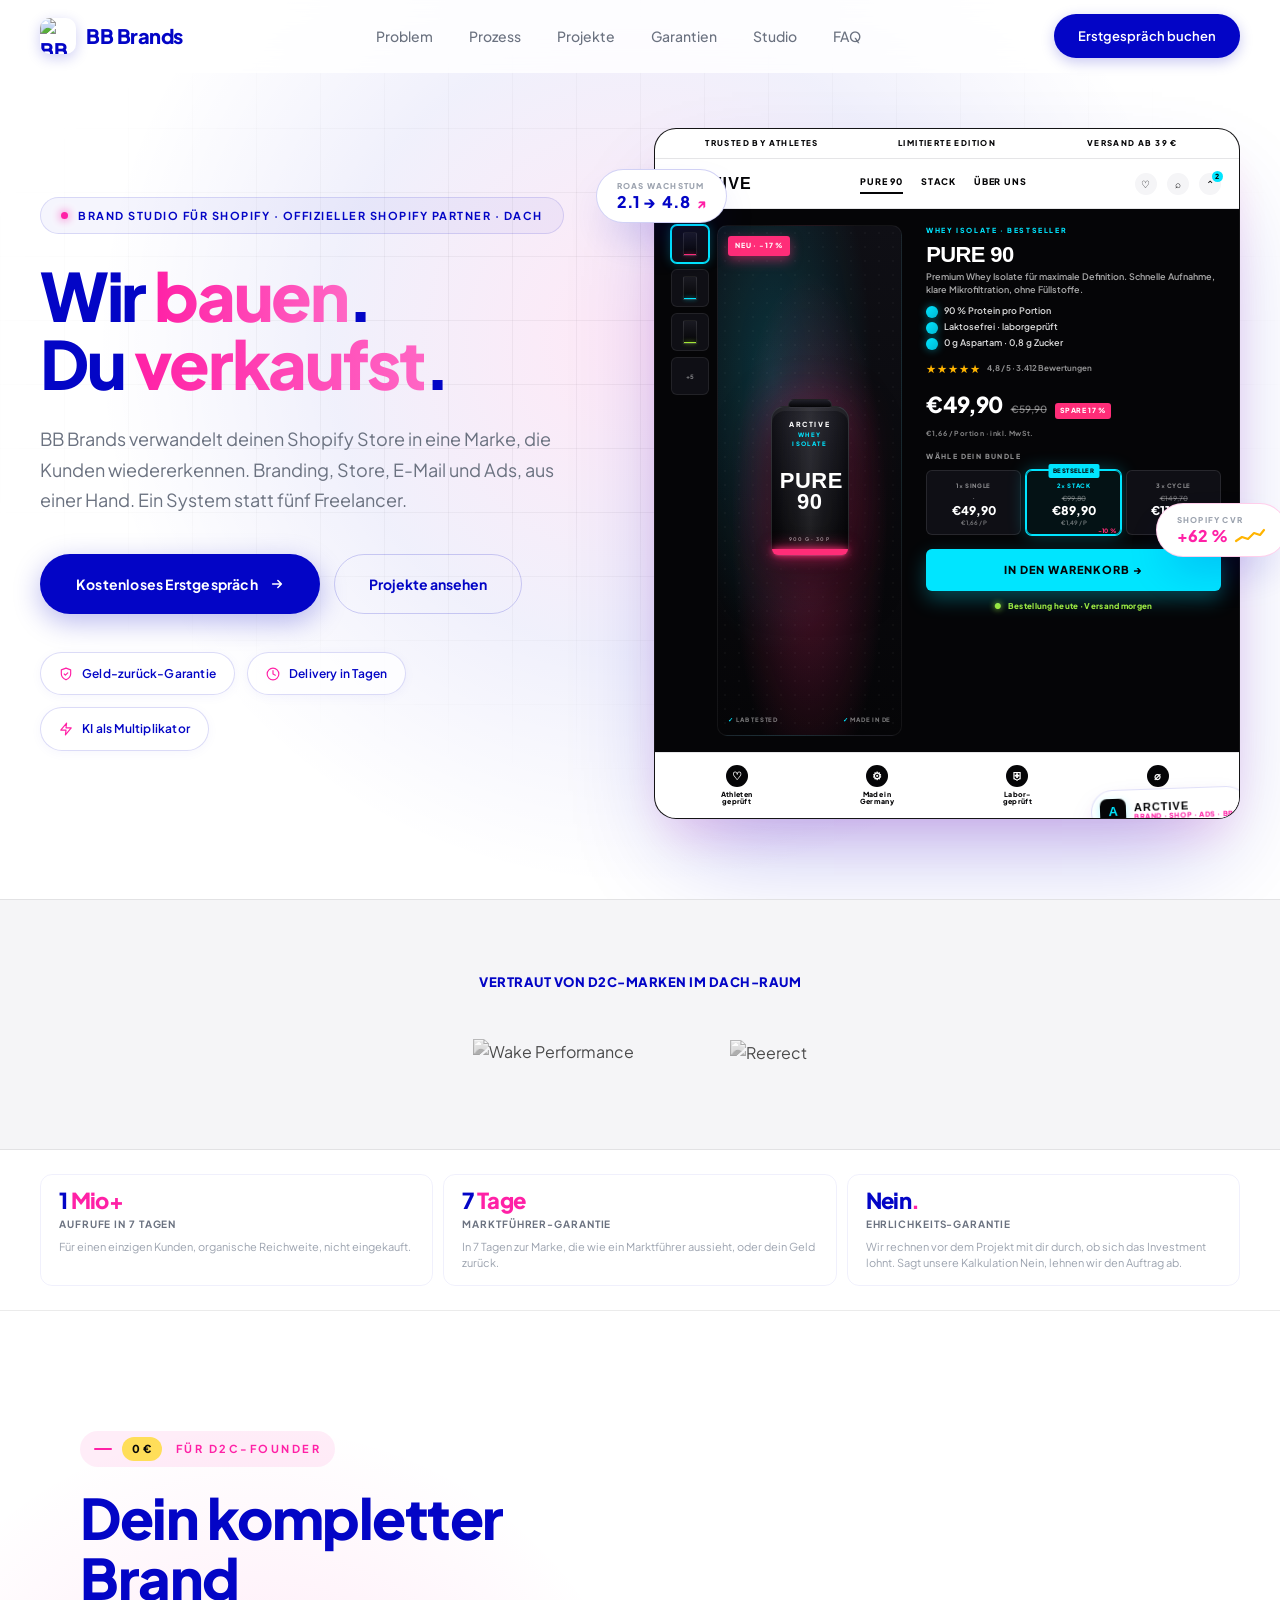
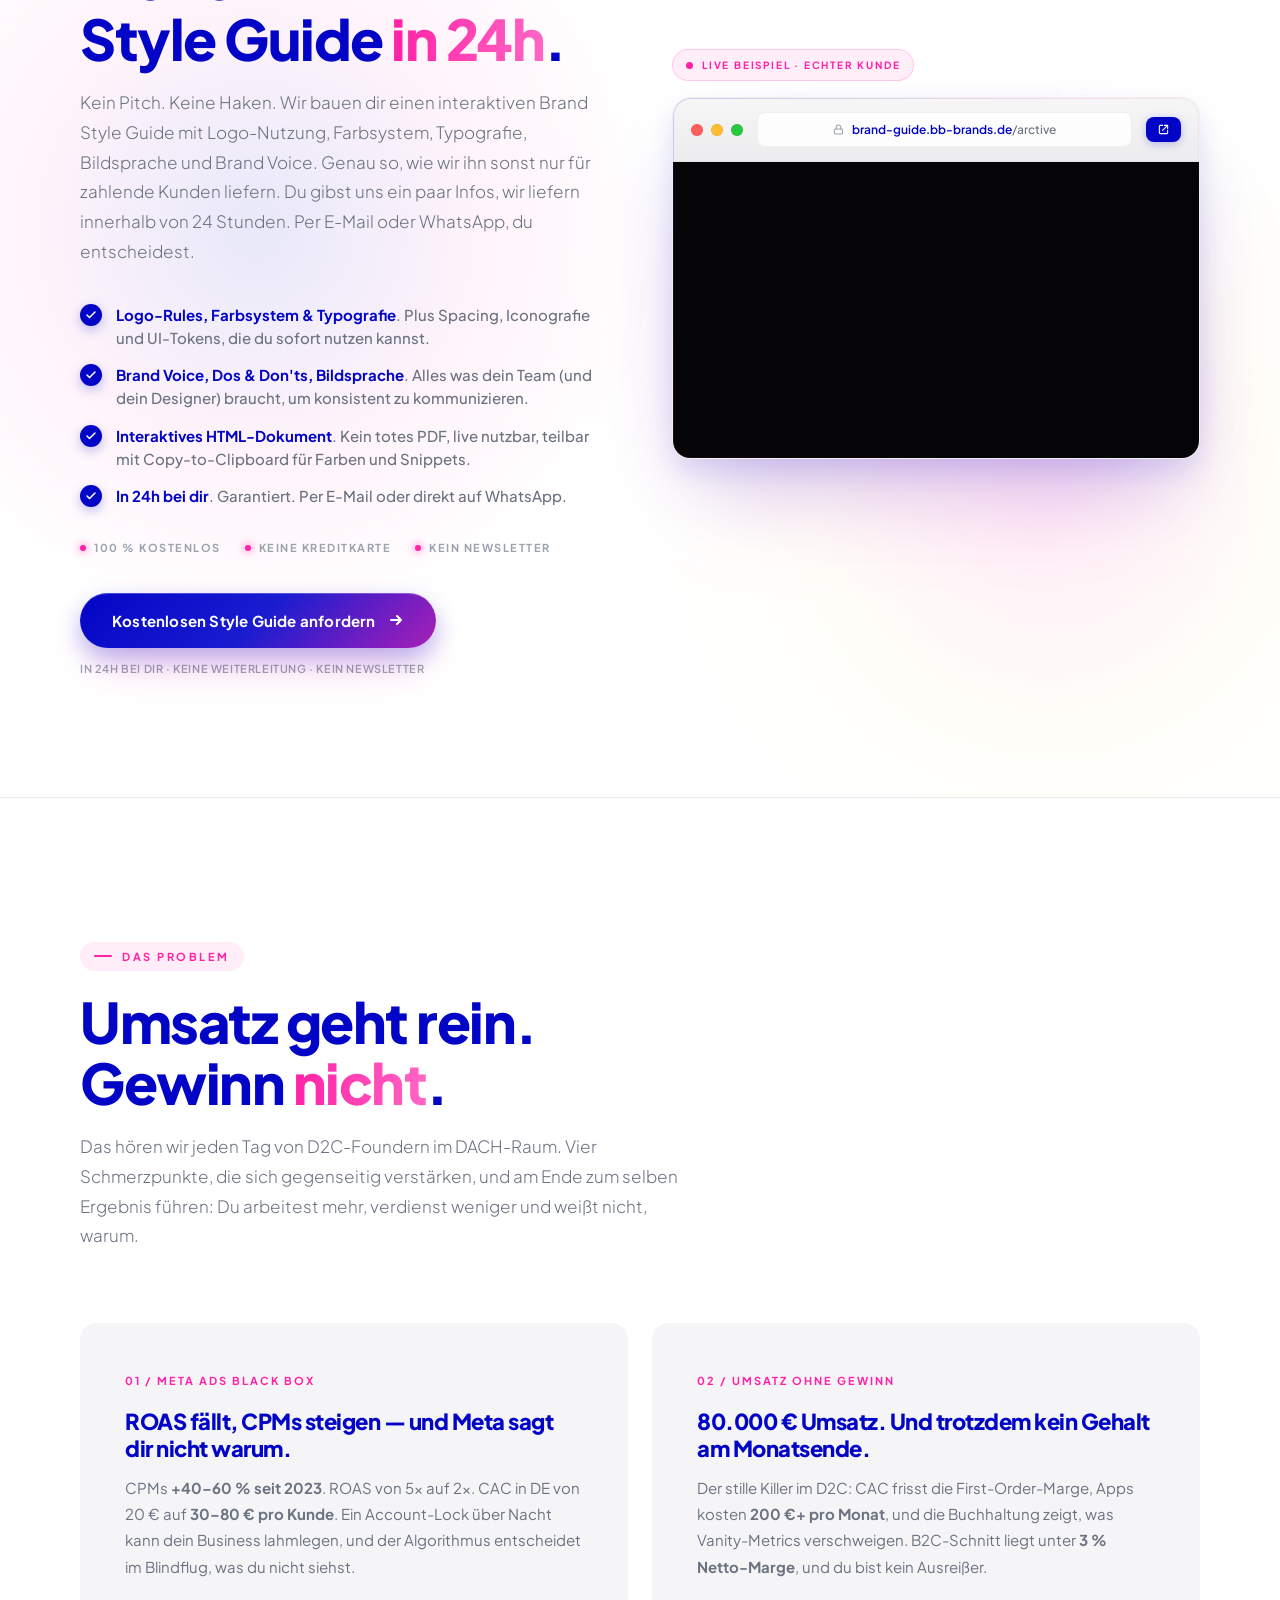
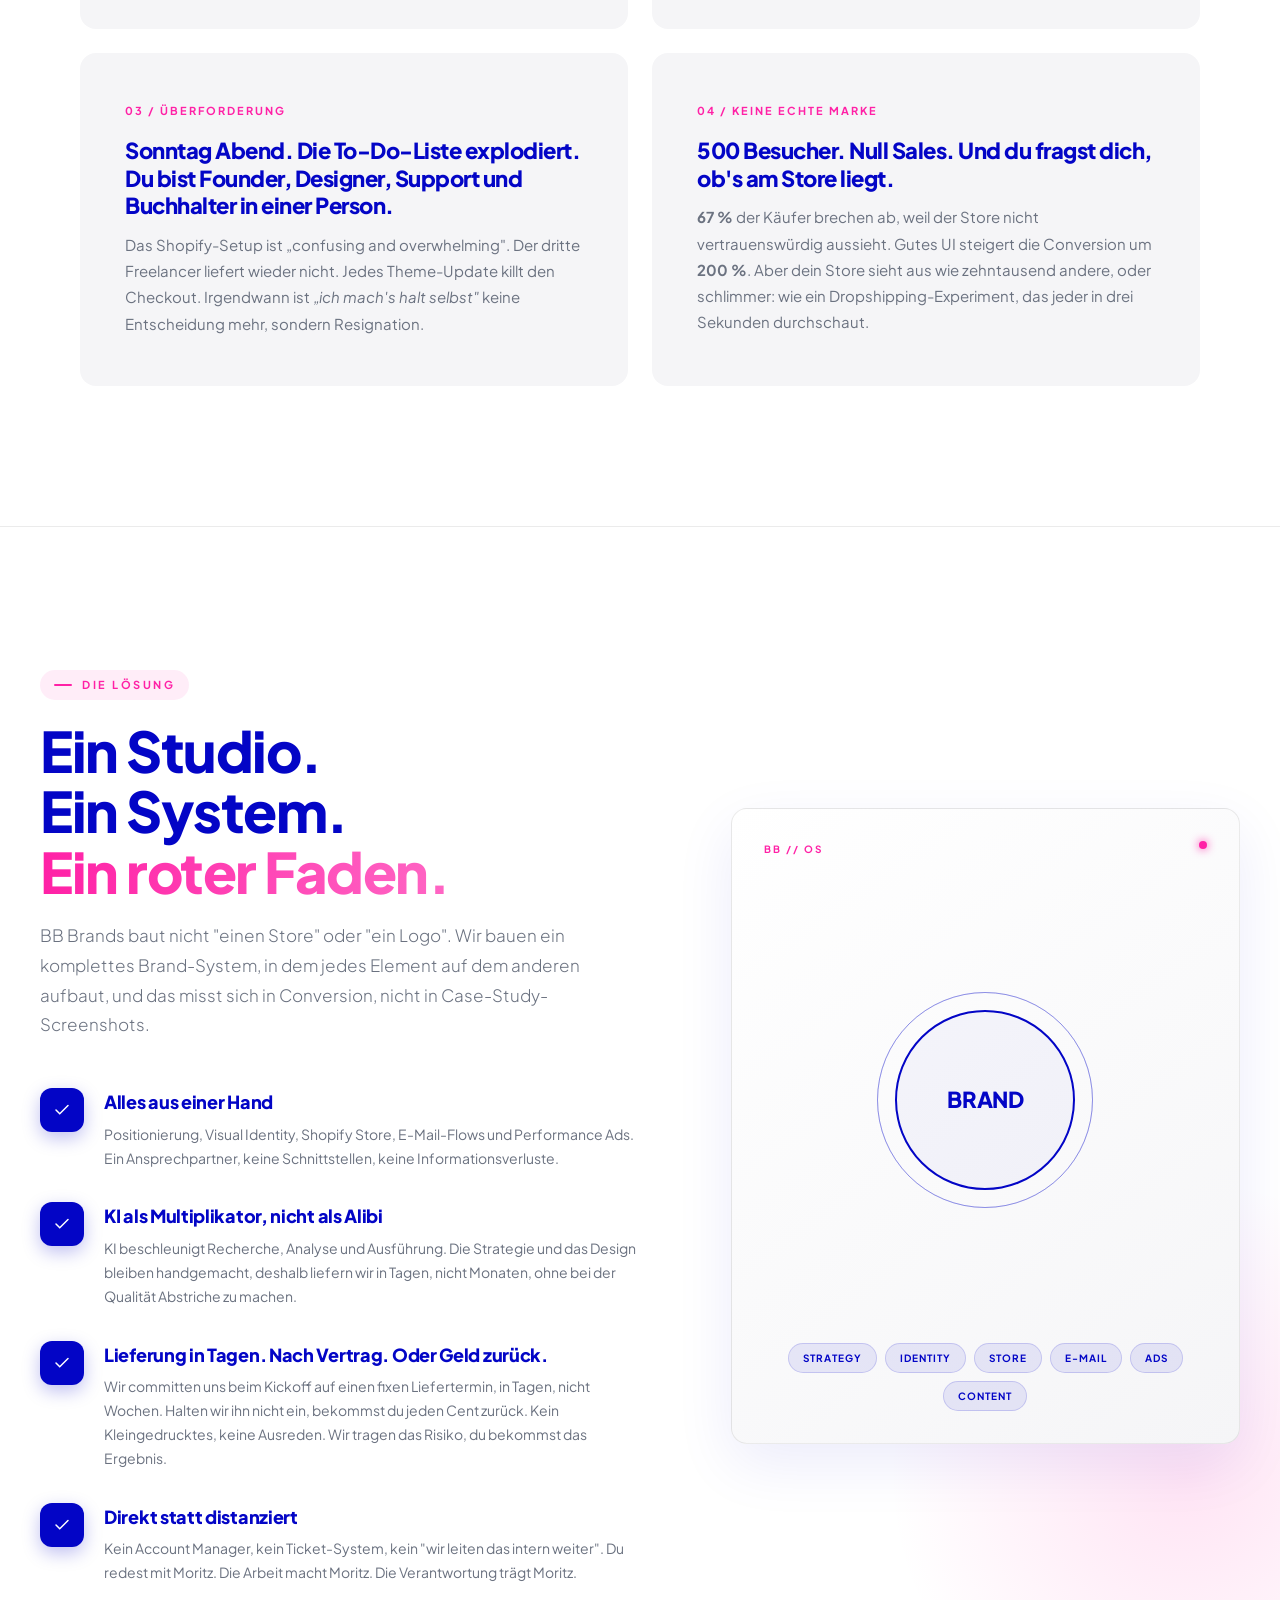
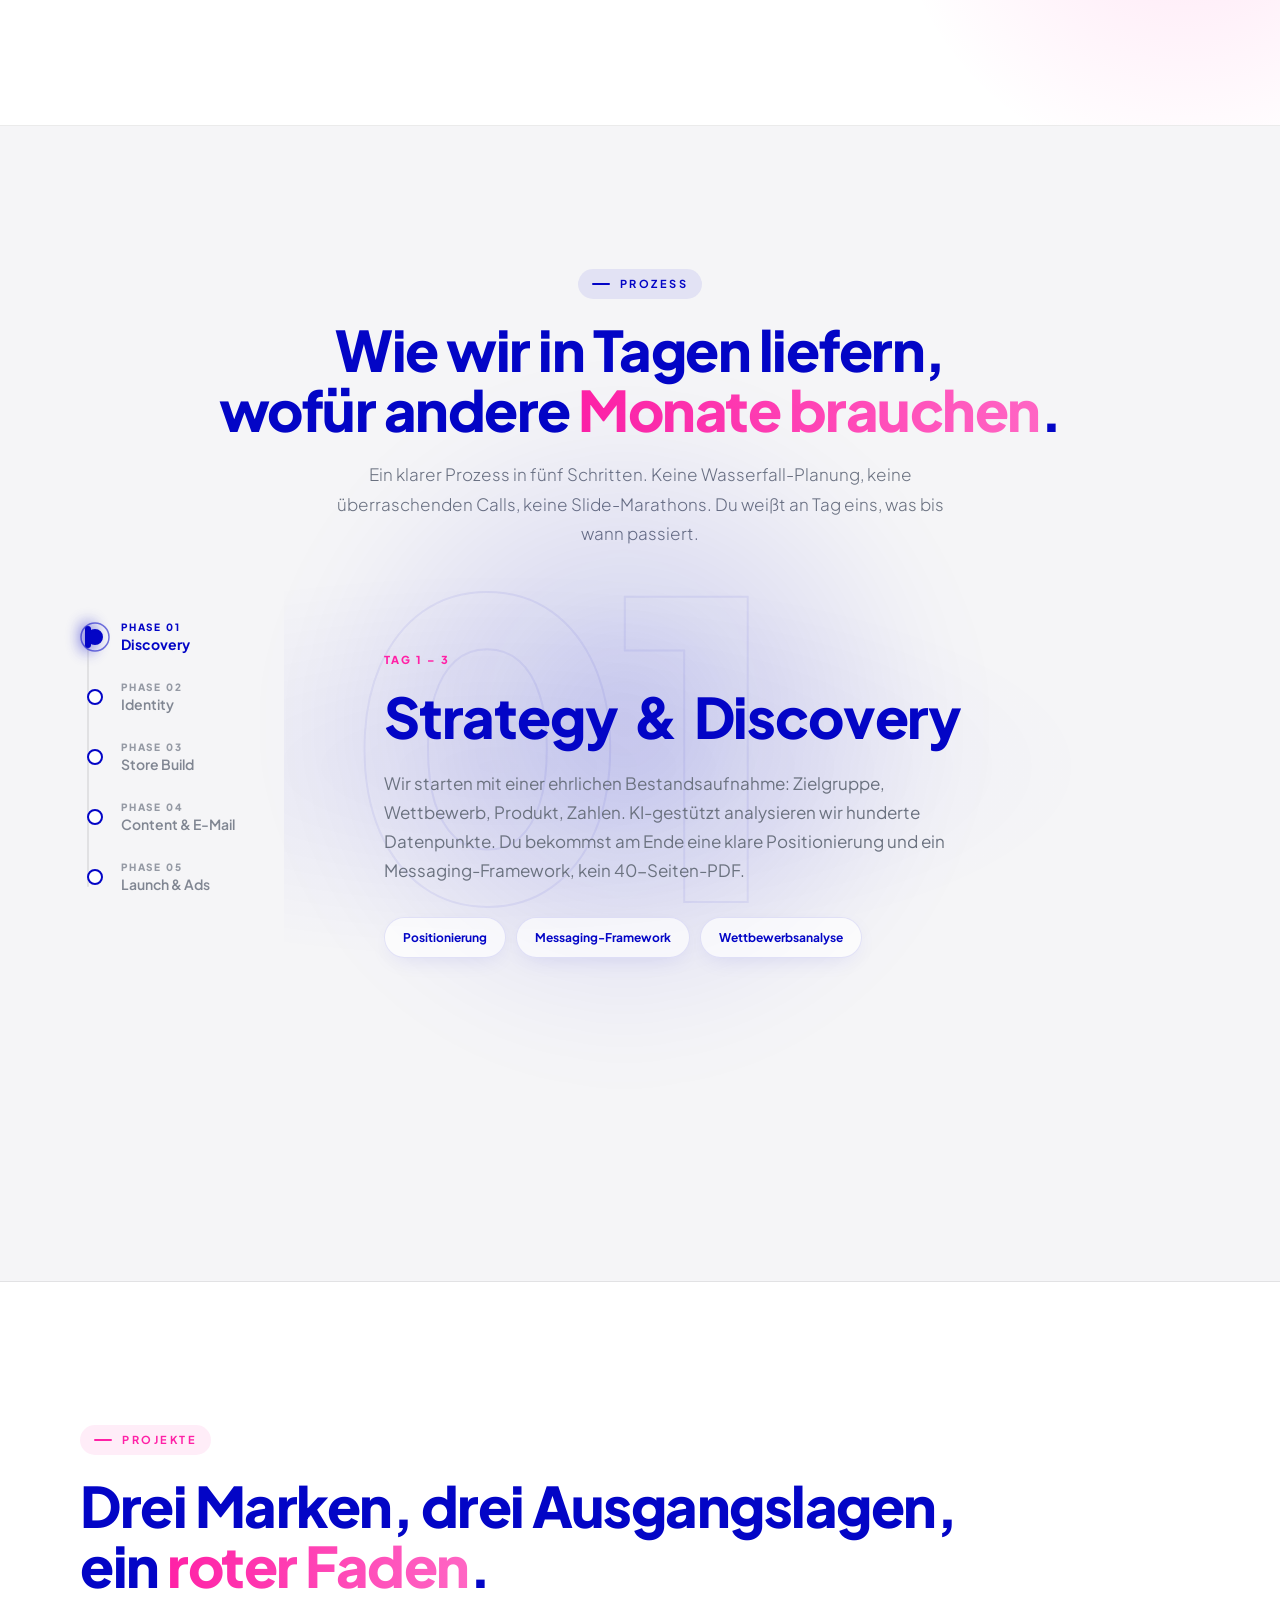
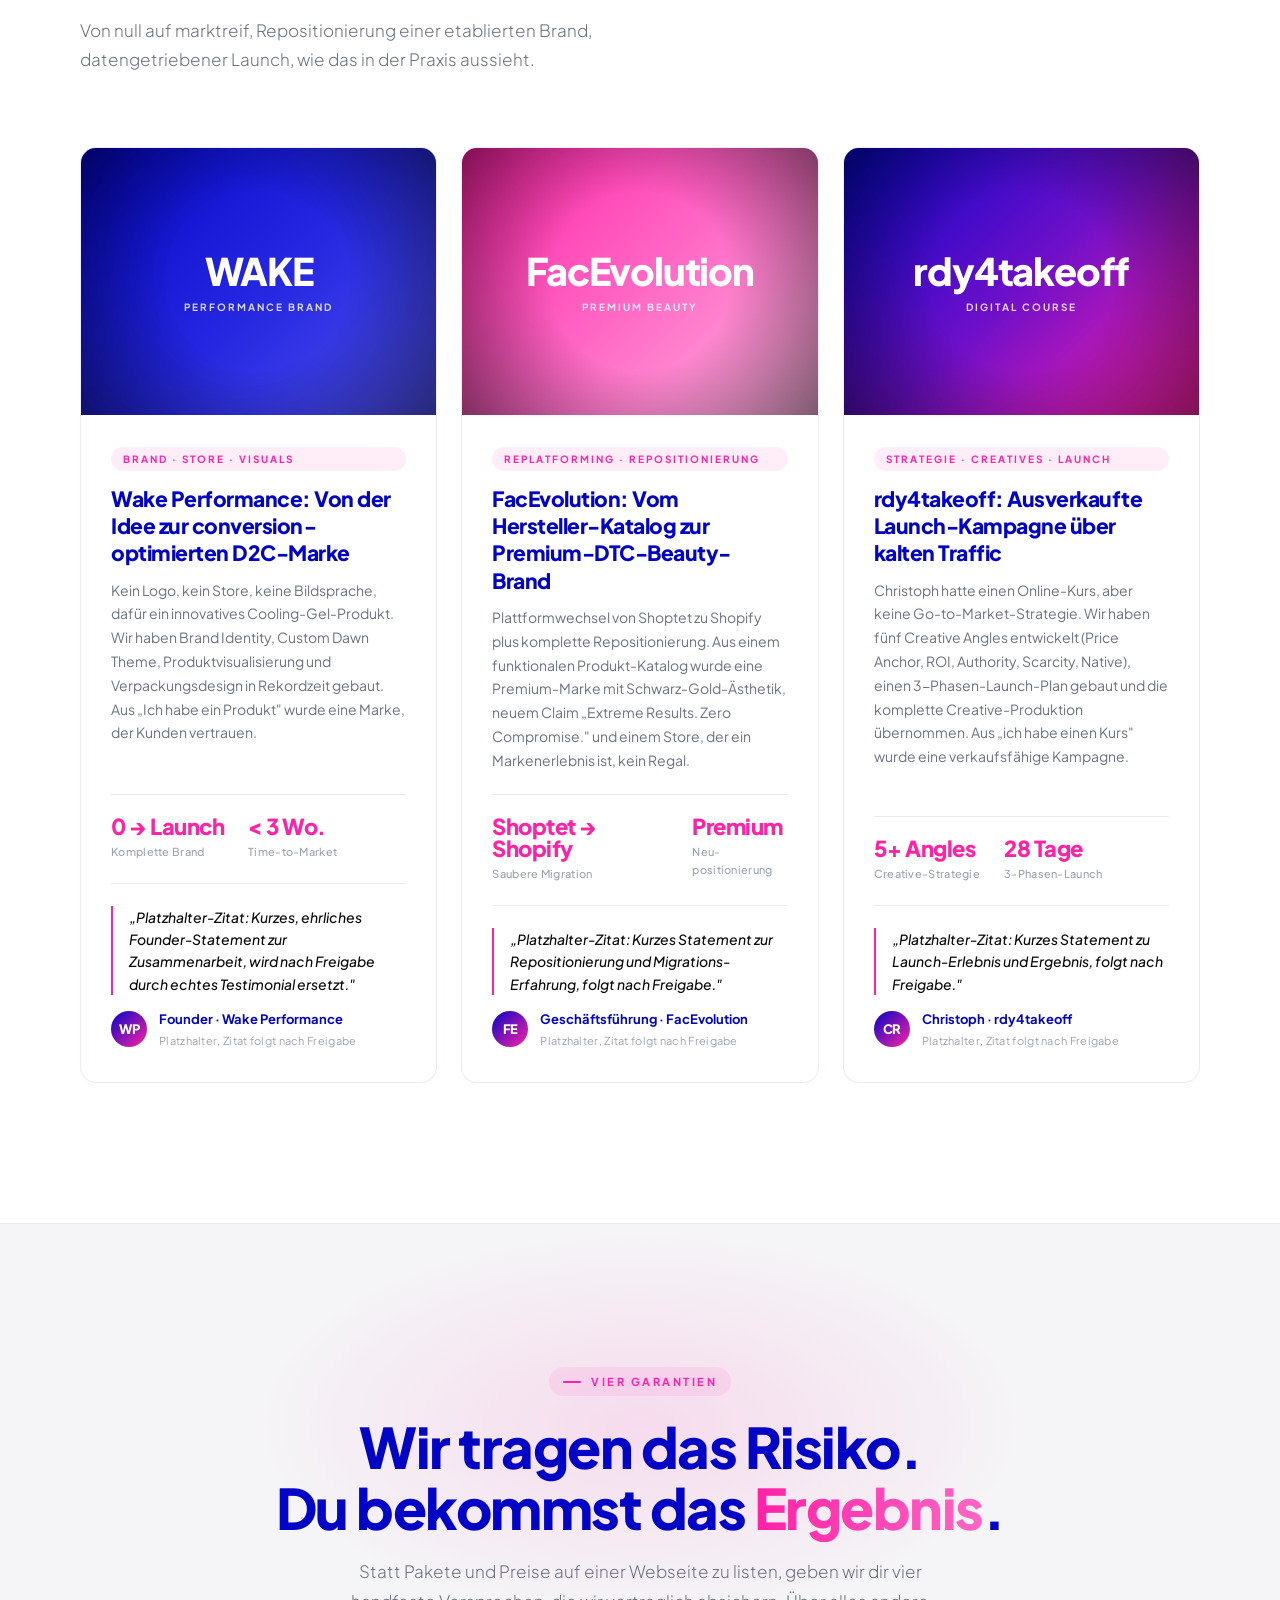
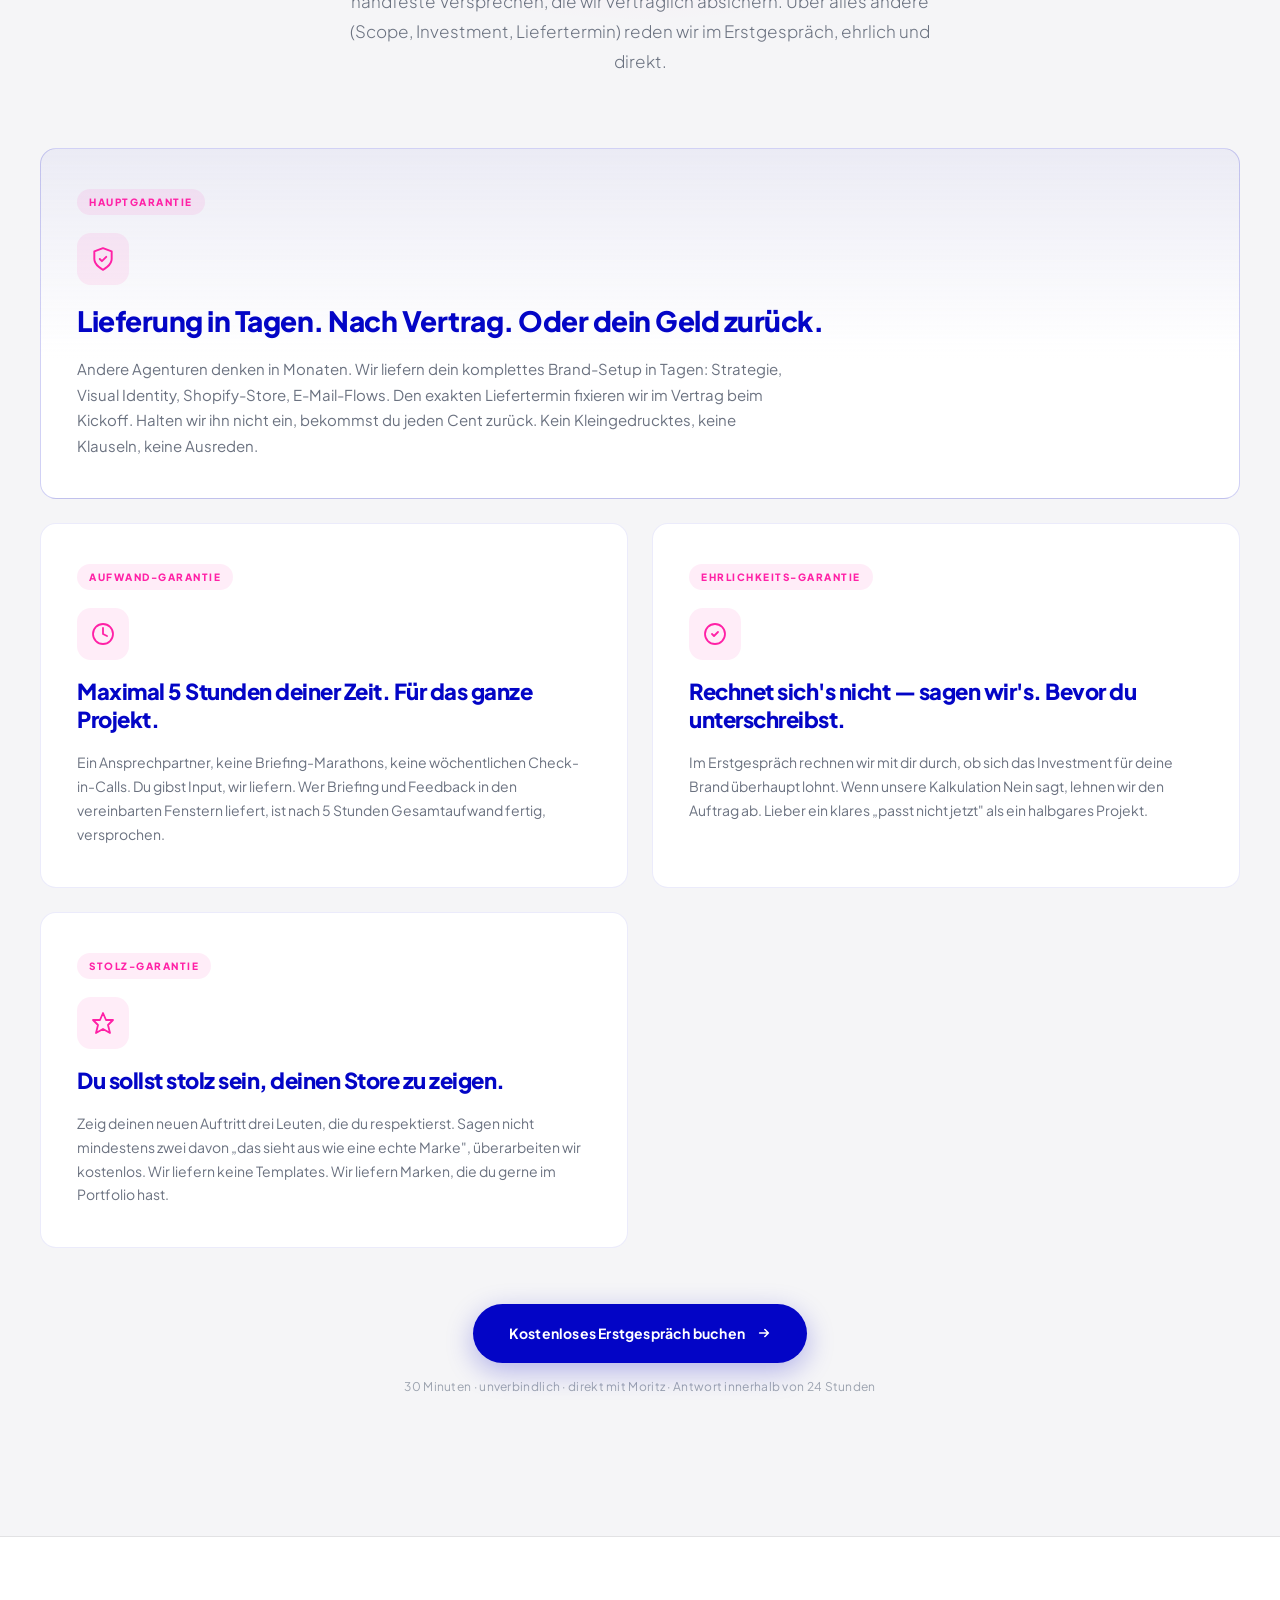
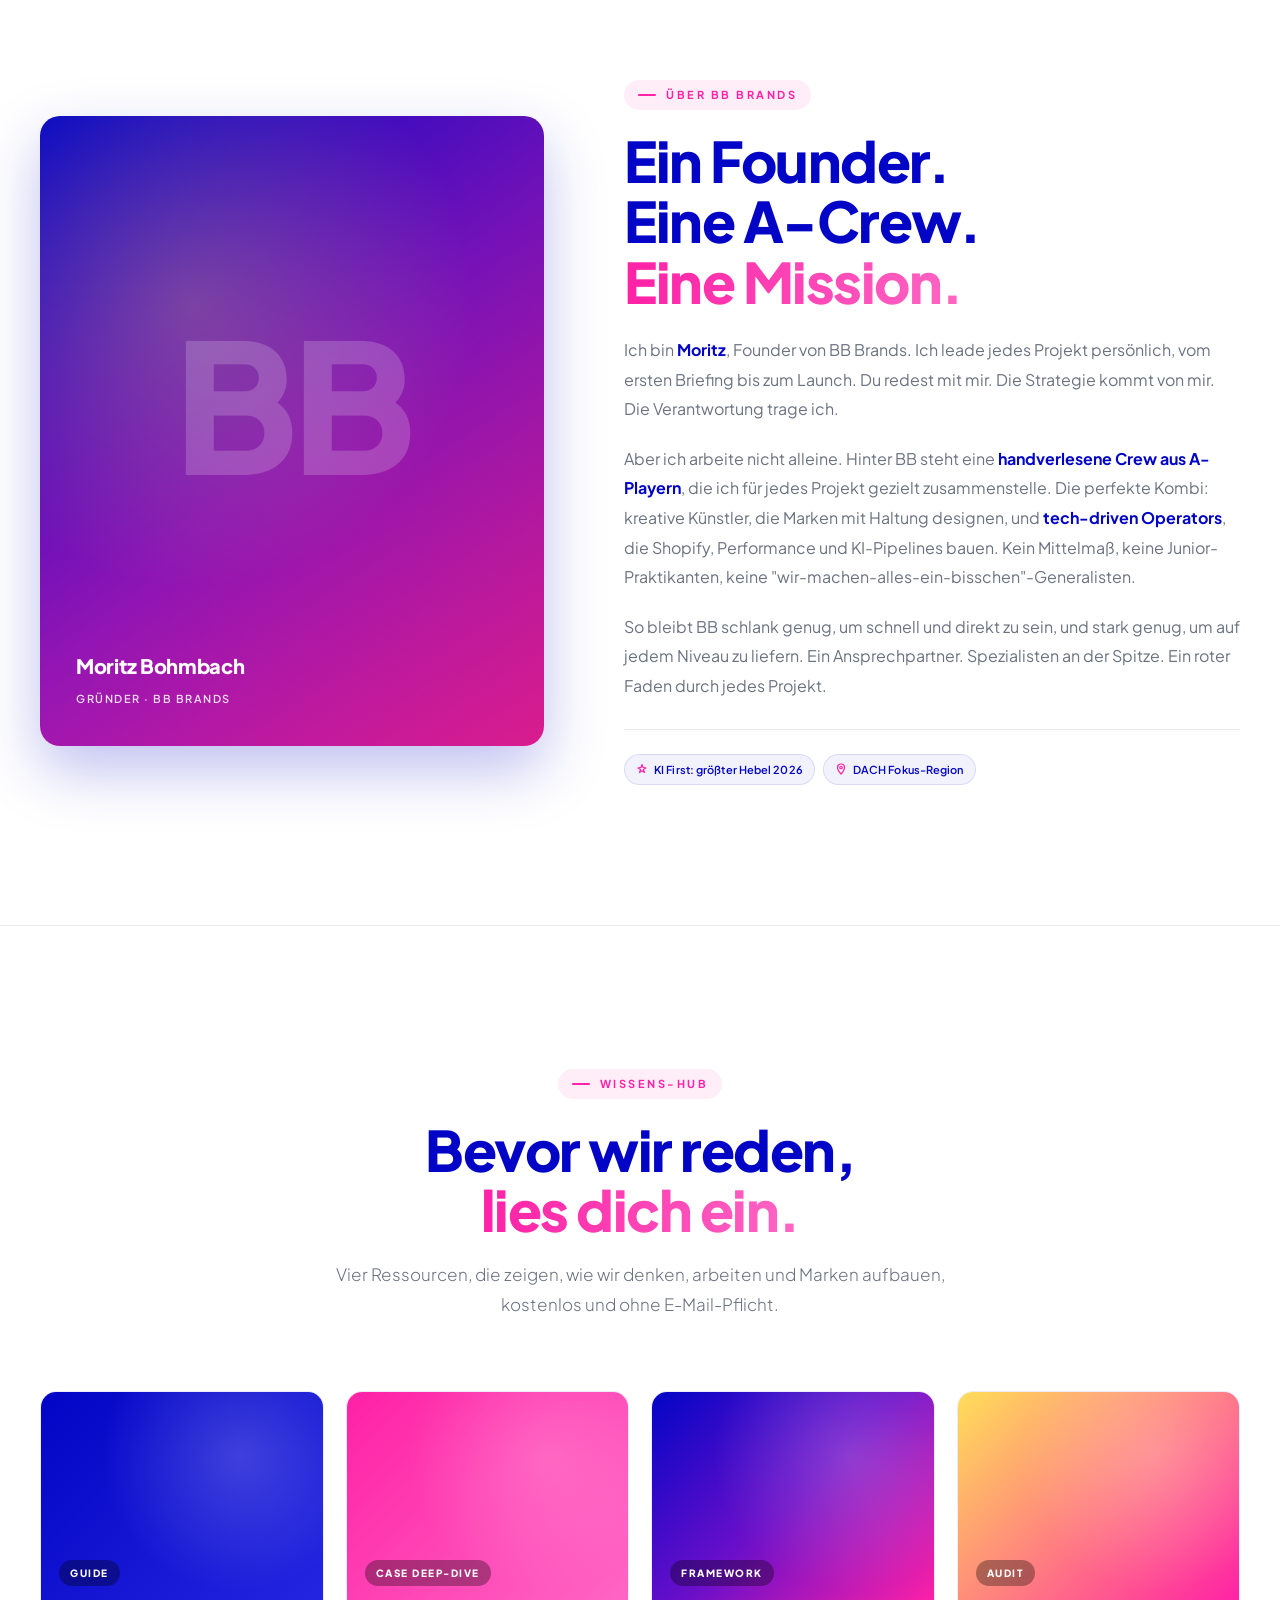
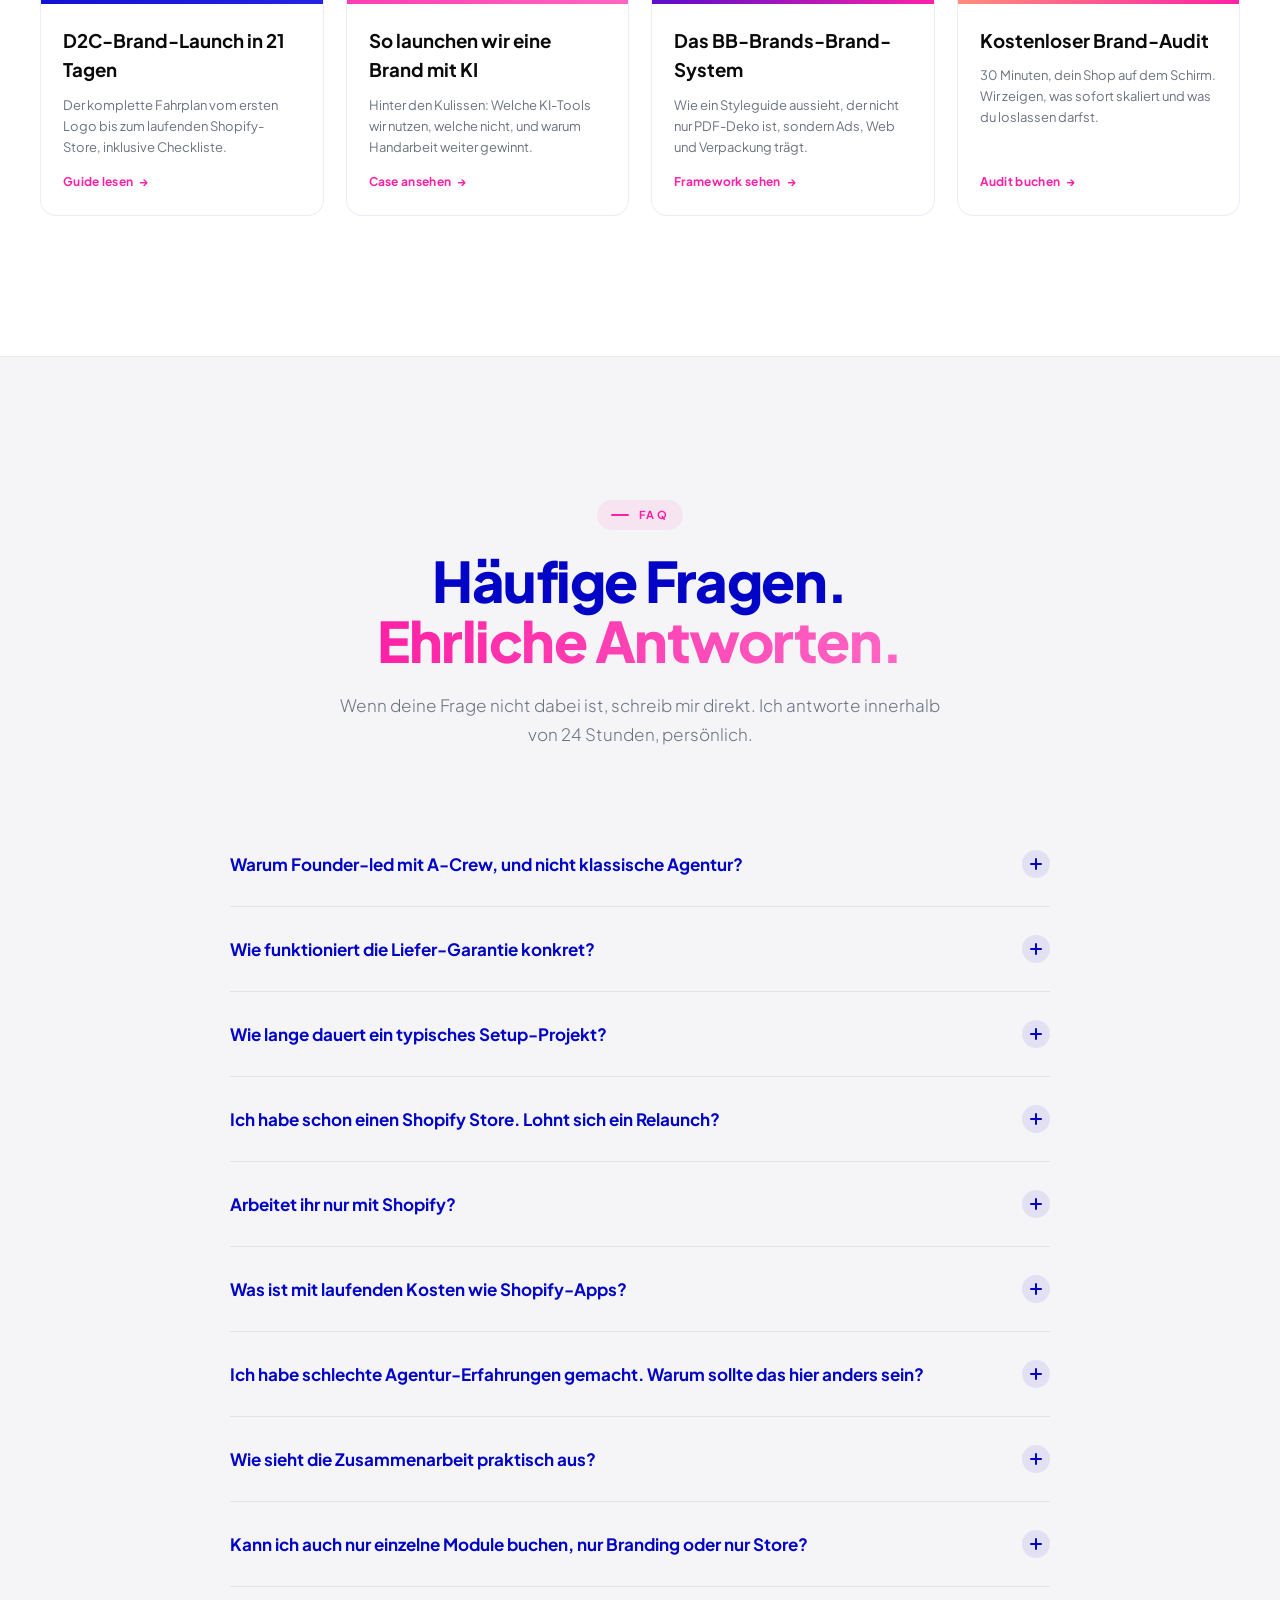
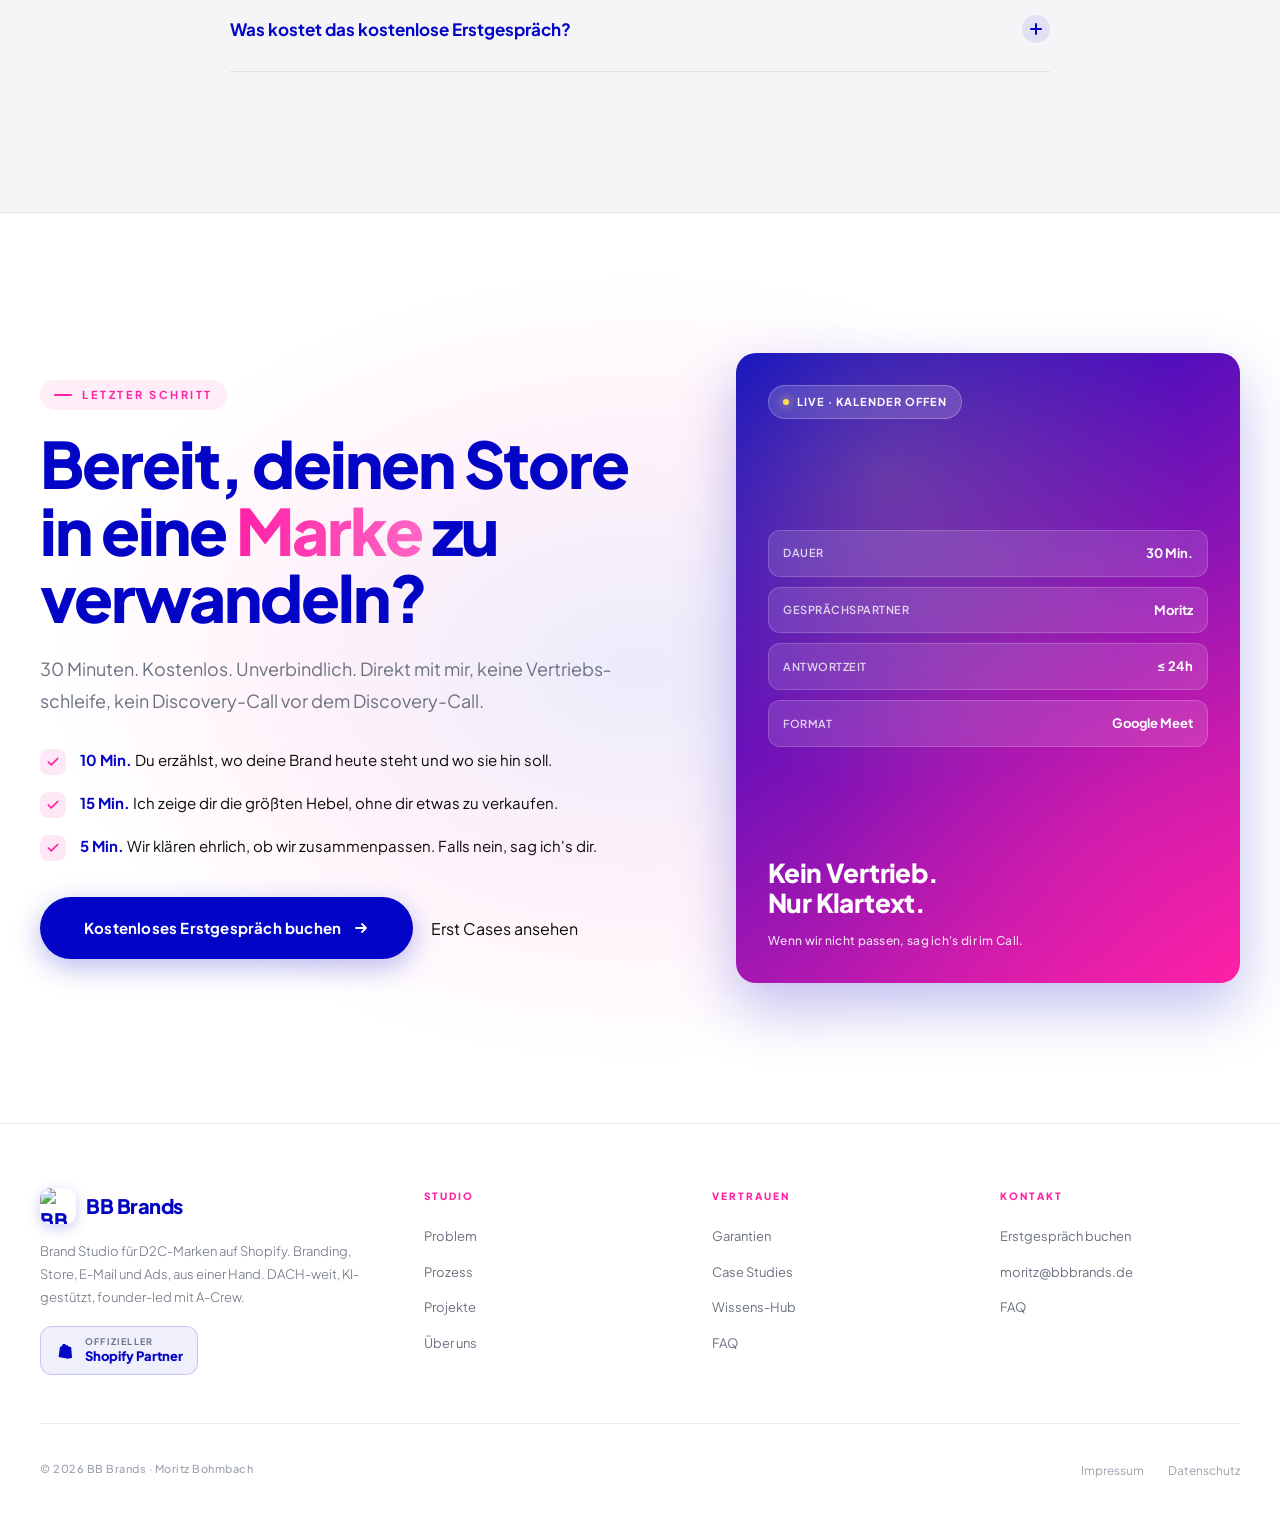
==== index.html @ 17a93aef "fix: host arctive preview video on Vercel Blob Move 87MB arctive-preview.mov to Vercel Blob (fra1) a" ====
<!DOCTYPE html>
<html lang="de">
<head>
    <meta charset="UTF-8">
    <meta name="viewport" content="width=device-width, initial-scale=1.0">
    <title>BB Brands — Wir bauen, du verkaufst.</title>
    <meta name="description" content="BB Brands verwandelt deinen Shopify Store in eine Marke, die Kunden wiedererkennen. Branding, Store, E-Mail, Ads aus einer Hand. Liefer-Garantie in Tagen.">
    <meta name="keywords" content="Shopify Agentur, D2C Brand Studio, Shopify Store bauen, Branding DACH, Performance Ads, E-Commerce Agentur, KI Agentur, Shopify Theme">
    <meta name="author" content="Moritz Bohmbach — BB Brands">
    <meta name="robots" content="index, follow">
    <link rel="canonical" href="https://bbbrands.de">
    <meta name="theme-color" content="#0305C6">

    <!-- Open Graph -->
    <meta property="og:type" content="website">
    <meta property="og:title" content="BB Brands — Wir bauen, du verkaufst.">
    <meta property="og:description" content="Branding, Store, E-Mail, Ads aus einer Hand. Mit Liefer-Garantie in Tagen. Für D2C-Brands, die mehr wollen als einen Template-Shop.">
    <meta property="og:url" content="https://bbbrands.de">
    <meta property="og:site_name" content="BB Brands">
    <meta property="og:locale" content="de_DE">

    <!-- Twitter -->
    <meta name="twitter:card" content="summary_large_image">
    <meta name="twitter:title" content="BB Brands — Wir bauen, du verkaufst.">
    <meta name="twitter:description" content="Branding, Store, E-Mail, Ads aus einer Hand. Mit Liefer-Garantie in Tagen.">

    <!-- Schema Markup -->
    <script type="application/ld+json">
    {
      "@context": "https://schema.org",
      "@type": "ProfessionalService",
      "name": "BB Brands",
      "description": "Brand Studio für D2C-Marken auf Shopify. Branding, Store, E-Mail-Marketing und Performance Ads aus einer Hand.",
      "url": "https://bbbrands.de",
      "founder": {
        "@type": "Person",
        "name": "Moritz Bohmbach"
      },
      "areaServed": {
        "@type": "Place",
        "name": "DACH"
      },
      "memberOf": {
        "@type": "Organization",
        "name": "Shopify Partner Program",
        "url": "https://www.shopify.com/partners"
      },
      "knowsAbout": [
        "Shopify Store Development",
        "Shopify Theme Customization",
        "Shopify Plus",
        "D2C Branding",
        "Performance Marketing",
        "E-Mail Marketing"
      ],
      "potentialAction": {
        "@type": "ReserveAction",
        "name": "Kostenloses Erstgespräch buchen",
        "target": "https://bbbrands.de/erstgespraech.html"
      }
    }
    </script>

    <link rel="preconnect" href="https://fonts.googleapis.com">
    <link rel="preconnect" href="https://fonts.gstatic.com" crossorigin>
    <link href="https://fonts.googleapis.com/css2?family=Plus+Jakarta+Sans:wght@300;400;500;600;700;800&display=swap" rel="stylesheet">
    <style>
        /* ====== RESET ====== */
        *, *::before, *::after { margin: 0; padding: 0; box-sizing: border-box; }

        :root {
            /* Primary BB Brands Colors */
            --bb-blue:       #0305C6;
            --bb-blue-dark:  #0204A0;
            --bb-blue-light: #2325E0;
            --bb-pink:       #FF21A6;
            --bb-pink-light: #FF66C4;
            --bb-yellow:     #FFDE59;
            --bb-white:      #FFFFFF;
            --bb-black:      #0A0A0A;
            --bb-gray:       #F5F5F7;
            --bb-gray-dark:  #6B7280;
            --bb-gradient-glow: linear-gradient(90deg, #0305C6, #FF21A6, #FFDE59);

            /* Semantic tokens */
            --bg: #FFFFFF;
            --bg-surface: #F5F5F7;
            --bg-elevated: #FFFFFF;
            --bg-card: #FFFFFF;
            --text-primary: #0A0A0A;
            --text-heading: #0305C6;
            --text-body: #6B7280;
            --text-muted: #9CA3AF;
            --accent: #FF21A6;
            --accent-light: #FF66C4;
            --accent-dark: #E0158E;
            --accent-glow: rgba(255, 33, 166, 0.12);
            --primary: #0305C6;
            --primary-light: #2325E0;
            --primary-dark: #0204A0;
            --border: rgba(10, 10, 10, 0.08);
            --border-hover: rgba(3, 5, 198, 0.25);
            --font-display: 'Plus Jakarta Sans', -apple-system, BlinkMacSystemFont, sans-serif;
            --font-body: 'Plus Jakarta Sans', -apple-system, BlinkMacSystemFont, sans-serif;
            --font-mono: 'Plus Jakarta Sans', -apple-system, sans-serif;
            --max-width: 1240px;
            --max-width-narrow: 900px;
            --section-pad: 140px;
            --radius: 16px;
            --radius-pill: 100px;
            --radius-image: 20px;
        }

        html { scroll-behavior: smooth; -webkit-font-smoothing: antialiased; -moz-osx-font-smoothing: grayscale; }
        body {
            font-family: var(--font-body);
            background: var(--bg);
            color: var(--text-primary);
            font-size: 16px;
            line-height: 1.6;
            overflow-x: hidden;
            font-weight: 400;
        }
        ::selection { background: var(--primary); color: #fff; }
        a { color: inherit; text-decoration: none; }
        img { max-width: 100%; display: block; }
        button { font-family: inherit; cursor: pointer; border: none; background: none; color: inherit; }

        /* ====== UTILITIES ====== */
        .container { max-width: var(--max-width); margin: 0 auto; padding: 0 40px; }
        .container-narrow { max-width: var(--max-width-narrow); margin: 0 auto; padding: 0 40px; }
        .eyebrow {
            font-family: var(--font-body); font-size: 11px; font-weight: 700;
            letter-spacing: 2.5px; text-transform: uppercase; color: var(--accent);
            display: inline-flex; align-items: center; gap: 10px; margin-bottom: 20px;
            padding: 6px 14px; border-radius: var(--radius-pill);
            background: rgba(255, 33, 166, 0.08);
        }
        .eyebrow::before {
            content: ''; width: 18px; height: 2px; background: var(--accent); border-radius: 2px;
        }
        .section-title {
            font-family: var(--font-display); font-size: clamp(32px, 4.5vw, 56px);
            font-weight: 800; letter-spacing: -1.5px; line-height: 1.08;
            color: var(--primary); margin-bottom: 20px;
        }
        .section-title .accent {
            color: var(--accent);
            background: linear-gradient(90deg, var(--accent), var(--bb-pink-light));
            -webkit-background-clip: text;
            -webkit-text-fill-color: transparent;
            background-clip: text;
        }
        .section-sub {
            font-size: 17px; font-weight: 300; color: var(--text-body);
            max-width: 620px; line-height: 1.75;
        }
        .section-header { margin-bottom: 72px; }
        .section-header.center { text-align: center; }
        .section-header.center .section-sub { margin-left: auto; margin-right: auto; }
        section { position: relative; }

        /* ====== NAV ====== */
        nav.top-nav {
            position: fixed; top: 0; left: 0; right: 0; z-index: 100;
            padding: 0 40px;
            background: rgba(255, 255, 255, 0.82);
            backdrop-filter: saturate(180%) blur(14px);
            -webkit-backdrop-filter: saturate(180%) blur(14px);
            border-bottom: 1px solid transparent;
            transition: border-color 0.3s, background 0.3s;
        }
        nav.top-nav.scrolled {
            border-bottom-color: var(--border);
            background: rgba(255, 255, 255, 0.95);
        }
        .nav-inner {
            max-width: var(--max-width); margin: 0 auto;
            display: flex; align-items: center; justify-content: space-between; height: 72px;
        }
        .logo {
            font-family: var(--font-display); font-size: 20px; font-weight: 800;
            letter-spacing: -0.5px; color: var(--primary);
            display: inline-flex; align-items: center; gap: 10px;
        }
        .logo-mark {
            width: 34px; height: 34px; border-radius: 10px;
            background: var(--primary);
            display: inline-flex; align-items: center; justify-content: center;
            color: #fff; font-weight: 800; font-size: 15px; letter-spacing: -0.5px;
            box-shadow: 0 4px 14px rgba(3, 5, 198, 0.25);
        }
        .logo-img {
            width: 36px; height: 36px; border-radius: 10px;
            object-fit: cover; display: block;
            box-shadow: 0 4px 14px rgba(3, 5, 198, 0.2);
        }
        .nav-links { display: flex; gap: 36px; list-style: none; }
        .nav-links a {
            font-family: var(--font-body); font-size: 14px; font-weight: 500;
            color: var(--text-body); transition: color 0.2s;
        }
        .nav-links a:hover { color: var(--primary); }
        .nav-cta {
            padding: 12px 24px; background: var(--primary); color: #fff;
            font-family: var(--font-body); font-size: 13px; font-weight: 600;
            transition: all 0.25s; border-radius: var(--radius-pill);
            box-shadow: 0 4px 14px rgba(3, 5, 198, 0.22);
        }
        .nav-cta:hover { background: var(--accent); box-shadow: 0 6px 20px rgba(255, 33, 166, 0.3); }

        .nav-burger {
            display: none; width: 34px; height: 34px; position: relative; z-index: 110;
        }
        .nav-burger span {
            display: block; width: 22px; height: 2px; background: var(--primary); border-radius: 2px;
            margin: 6px auto; transition: all 0.3s;
        }
        .nav-burger.active span:nth-child(1) { transform: rotate(45deg) translate(5px, 5px); }
        .nav-burger.active span:nth-child(2) { opacity: 0; }
        .nav-burger.active span:nth-child(3) { transform: rotate(-45deg) translate(6px, -6px); }

        .mobile-overlay {
            display: none; position: fixed; inset: 0;
            background: rgba(255, 255, 255, 0.98); z-index: 99;
            flex-direction: column; align-items: center; justify-content: center; gap: 28px;
        }
        .mobile-overlay.open { display: flex; }
        .mobile-overlay a {
            font-family: var(--font-display); font-size: 28px; font-weight: 800;
            color: var(--primary); letter-spacing: -0.5px;
        }
        .mobile-overlay a:hover { color: var(--accent); }

        @media (max-width: 900px) {
            .nav-links, .nav-cta { display: none; }
            .nav-burger { display: block; }
        }

        /* ====== HERO ====== */
        .hero {
            min-height: 100vh;
            padding: 160px 40px 100px;
            display: flex; flex-direction: column; justify-content: center;
            position: relative; overflow: hidden;
            background: #FFFFFF;
        }
        .hero-grid-bg {
            position: absolute; inset: 0; pointer-events: none;
            background-image:
                linear-gradient(var(--border) 1px, transparent 1px),
                linear-gradient(90deg, var(--border) 1px, transparent 1px);
            background-size: 64px 64px;
            mask-image: radial-gradient(ellipse 70% 60% at 50% 40%, #000 30%, transparent 80%);
            -webkit-mask-image: radial-gradient(ellipse 70% 60% at 50% 40%, #000 30%, transparent 80%);
            opacity: 0.6;
        }
        .hero-glow {
            position: absolute; top: 38%; left: 50%;
            transform: translate(-50%, -50%);
            width: 1100px; height: 1100px;
            background: radial-gradient(circle, rgba(255, 33, 166, 0.10) 0%, rgba(3, 5, 198, 0.06) 40%, transparent 70%);
            pointer-events: none; z-index: 0;
        }
        .hero-inner {
            max-width: 960px; margin: 0 auto; text-align: center;
            position: relative; z-index: 2;
        }
        .hero-badge {
            display: inline-flex; align-items: center; gap: 10px;
            padding: 9px 20px;
            border: 1px solid rgba(3, 5, 198, 0.12);
            background: rgba(3, 5, 198, 0.04);
            border-radius: var(--radius-pill);
            font-family: var(--font-body); font-size: 11px; font-weight: 700;
            color: var(--primary); letter-spacing: 1.5px; text-transform: uppercase;
            margin-bottom: 36px;
            animation: fadeInUp 0.8s ease 0.1s both;
        }
        .hero-badge .dot {
            width: 7px; height: 7px; background: var(--accent); border-radius: 50%;
            animation: pulse 2s infinite;
            box-shadow: 0 0 10px var(--accent);
        }
        @keyframes pulse { 0%, 100% { opacity: 1; transform: scale(1); } 50% { opacity: 0.5; transform: scale(0.8); } }
        @keyframes fadeInUp {
            0% { opacity: 0; transform: translateY(24px); }
            100% { opacity: 1; transform: translateY(0); }
        }
        .hero h1 {
            font-family: var(--font-display);
            font-size: clamp(40px, 6.5vw, 88px);
            font-weight: 800; line-height: 1.02;
            letter-spacing: -2.8px;
            color: var(--primary);
            margin-bottom: 28px;
            animation: fadeInUp 0.9s ease 0.2s both;
        }
        .hero h1 .accent {
            color: var(--accent);
            background: linear-gradient(90deg, var(--accent), var(--bb-pink-light));
            -webkit-background-clip: text;
            -webkit-text-fill-color: transparent;
            background-clip: text;
        }
        .hero-sub {
            font-size: 19px; font-weight: 400; line-height: 1.7;
            color: var(--text-body); max-width: 680px; margin: 0 auto 44px;
            animation: fadeInUp 1s ease 0.3s both;
        }
        .hero-actions {
            display: flex; gap: 14px; justify-content: center; flex-wrap: wrap;
            animation: fadeInUp 1.1s ease 0.4s both;
        }
        .btn-primary {
            display: inline-flex; align-items: center; gap: 12px;
            padding: 18px 36px;
            background: var(--primary);
            color: #fff; font-family: var(--font-body);
            font-size: 14px; font-weight: 700; letter-spacing: 0.2px;
            transition: all 0.3s ease; position: relative;
            border-radius: var(--radius-pill);
            box-shadow: 0 8px 28px rgba(3, 5, 198, 0.28);
        }
        .btn-primary:hover {
            transform: translateY(-2px);
            background: var(--accent);
            box-shadow: 0 14px 42px rgba(255, 33, 166, 0.38);
        }
        .btn-primary svg { transition: transform 0.3s; }
        .btn-primary:hover svg { transform: translateX(4px); }
        .btn-ghost {
            display: inline-flex; align-items: center; gap: 10px;
            padding: 18px 34px;
            background: transparent; color: var(--primary);
            border: 1.5px solid rgba(3, 5, 198, 0.18);
            font-family: var(--font-body); font-size: 14px; font-weight: 700;
            transition: all 0.2s;
            border-radius: var(--radius-pill);
        }
        .btn-ghost:hover {
            border-color: var(--primary);
            background: rgba(3, 5, 198, 0.04);
        }
        .hero-guarantees {
            display: flex; flex-wrap: wrap; justify-content: center; gap: 12px;
            margin: 48px auto 0; max-width: 720px;
            animation: fadeInUp 1.2s ease 0.5s both;
        }
        .hero-guarantee {
            display: inline-flex; align-items: center; gap: 9px;
            padding: 11px 18px;
            background: rgba(255, 255, 255, 0.72);
            border: 1px solid rgba(3, 5, 198, 0.14);
            border-radius: var(--radius-pill);
            font-family: var(--font-body); font-size: 12px; font-weight: 600;
            color: var(--primary); letter-spacing: 0.2px;
            backdrop-filter: blur(10px);
            -webkit-backdrop-filter: blur(10px);
            box-shadow: 0 2px 12px rgba(3, 5, 198, 0.04);
            transition: all 0.3s ease;
        }
        .hero-guarantee:hover {
            border-color: var(--accent);
            transform: translateY(-2px);
            box-shadow: 0 6px 20px rgba(255, 33, 166, 0.12);
        }
        .hero-guarantee svg {
            color: var(--accent); flex-shrink: 0;
        }

        /* ====== HERO SPLIT LAYOUT (DENSE STACK VISUAL) ====== */
        .hero--split {
            padding: 128px 40px 80px;
            min-height: auto;
        }
        .hero--split .hero-inner {
            max-width: 1320px;
            text-align: left;
            display: grid;
            grid-template-columns: minmax(0, 1fr) minmax(0, 1.08fr);
            gap: 72px;
            align-items: center;
        }
        .hero-text { max-width: 580px; }
        .hero-text .hero-badge { margin-bottom: 28px; }
        .hero--split h1 {
            font-size: clamp(42px, 5.2vw, 78px);
            letter-spacing: -2.4px;
            text-align: left;
            margin-bottom: 26px;
        }
        .hero-text .hero-sub {
            font-size: 18px;
            margin: 0 0 38px 0;
            max-width: 540px;
        }
        .hero--split .hero-actions {
            justify-content: flex-start;
        }
        .hero--split .hero-guarantees {
            margin: 38px 0 0 0;
            justify-content: flex-start;
            max-width: none;
        }

        /* ===== STACK CONTAINER ===== */
        .hero-stack {
            position: relative;
            width: 100%;
            aspect-ratio: 1 / 1.18;
            max-height: 720px;
            min-height: 580px;
            animation: fadeInUp 1.1s ease 0.5s both;
        }

        /* ===== CARD BASE ===== */
        .stack-card {
            position: absolute;
            background: #FFFFFF;
            border-radius: 20px;
            border: 1px solid rgba(3, 5, 198, 0.08);
            box-shadow:
                0 40px 80px -24px rgba(3, 5, 198, 0.22),
                0 16px 36px -12px rgba(255, 33, 166, 0.10),
                inset 0 0 0 1px rgba(255, 255, 255, 0.7);
            padding: 22px 22px 20px;
            transition: transform 0.6s cubic-bezier(.2,.8,.2,1), box-shadow 0.4s;
        }
        .stack-card:hover {
            transform: translateY(-6px) rotate(0deg) !important;
            box-shadow:
                0 50px 100px -28px rgba(3, 5, 198, 0.30),
                0 20px 44px -12px rgba(255, 33, 166, 0.18);
        }
        .stack-tag {
            display: inline-block;
            padding: 6px 12px;
            background: rgba(255, 33, 166, 0.08);
            border-radius: 100px;
            font-size: 9px;
            font-weight: 800;
            letter-spacing: 1.6px;
            text-transform: uppercase;
            color: var(--accent);
            margin-bottom: 14px;
        }

        /* ===== LAYER 01: BRAND FUNDAMENT ===== */
        .stack-card--brand {
            bottom: 0;
            right: 0;
            width: 96%;
            transform: rotate(-1.2deg);
            z-index: 1;
        }
        .brand-head {
            display: flex;
            align-items: center;
            justify-content: space-between;
            gap: 14px;
            margin-bottom: 16px;
        }
        .brand-logo-row {
            display: flex;
            align-items: center;
            gap: 10px;
        }
        .brand-logo-mark {
            width: 34px; height: 34px;
            background: var(--bb-blue);
            color: #fff;
            border-radius: 10px;
            display: flex;
            align-items: center;
            justify-content: center;
            font-weight: 800;
            font-size: 15px;
            box-shadow: 0 4px 12px rgba(3, 5, 198, 0.30);
            letter-spacing: -0.5px;
        }
        .brand-logo-text {
            font-size: 16px;
            font-weight: 800;
            color: var(--bb-blue);
            letter-spacing: -0.4px;
        }
        .brand-meta {
            font-size: 9px;
            font-weight: 700;
            color: var(--text-muted);
            letter-spacing: 1.4px;
            text-transform: uppercase;
        }
        .brand-grid {
            display: grid;
            grid-template-columns: 1.6fr 1fr;
            gap: 16px;
            align-items: stretch;
        }
        .brand-palette {
            display: flex;
            gap: 6px;
        }
        .palette-swatch {
            flex: 1;
            min-width: 0;
            text-align: center;
        }
        .palette-circle {
            width: 100%;
            aspect-ratio: 1;
            border-radius: 50%;
            margin-bottom: 6px;
            box-shadow: 0 4px 10px rgba(3, 5, 198, 0.10);
            border: 2px solid #fff;
            outline: 1px solid rgba(0,0,0,0.04);
        }
        .palette-hex {
            font-size: 8px;
            font-weight: 700;
            color: var(--text-muted);
            font-family: 'SFMono-Regular', Menlo, monospace;
            letter-spacing: 0.2px;
        }
        .brand-typo {
            text-align: center;
            padding: 12px 8px 10px;
            background: rgba(3, 5, 198, 0.04);
            border-radius: 12px;
            border: 1px solid rgba(3, 5, 198, 0.06);
            display: flex;
            flex-direction: column;
            justify-content: center;
        }
        .typo-display {
            font-size: 38px;
            font-weight: 800;
            color: var(--bb-blue);
            line-height: 1;
            letter-spacing: -1.8px;
            margin-bottom: 4px;
        }
        .typo-meta {
            font-size: 7px;
            font-weight: 700;
            color: var(--text-muted);
            letter-spacing: 0.6px;
        }
        .brand-footer {
            display: flex;
            align-items: center;
            justify-content: space-between;
            margin-top: 14px;
            padding-top: 12px;
            border-top: 1px dashed rgba(3, 5, 198, 0.10);
            gap: 12px;
        }
        .brand-icons {
            display: flex;
            gap: 6px;
            color: var(--bb-blue);
        }
        .brand-icons svg {
            width: 13px; height: 13px;
            opacity: 0.7;
        }
        .brand-voice {
            font-size: 9px;
            font-weight: 700;
            font-style: italic;
            color: var(--text-body);
            letter-spacing: 0.1px;
        }
        .brand-voice .pink { color: var(--accent); }

        /* ===== LAYER 02: SHOP ERLEBNIS ===== */
        .stack-card--shop {
            bottom: 270px;
            left: 0;
            width: 90%;
            transform: rotate(1.0deg);
            z-index: 2;
        }
        .shop-pdp {
            display: grid;
            grid-template-columns: 134px 1fr;
            gap: 16px;
            align-items: start;
        }
        .shop-image {
            background: linear-gradient(135deg, #f5f5f7 0%, #e5e5ec 100%);
            border-radius: 14px;
            width: 134px;
            height: 134px;
            display: flex;
            align-items: center;
            justify-content: center;
            position: relative;
            overflow: hidden;
            align-self: start;
        }
        .shop-image::before {
            content: '';
            width: 64%; height: 64%;
            background: linear-gradient(160deg, var(--bb-pink) 0%, var(--bb-blue) 100%);
            border-radius: 50% 50% 45% 55% / 60% 60% 40% 40%;
            box-shadow: 0 12px 28px rgba(3, 5, 198, 0.30);
        }
        .shop-image-tag {
            position: absolute;
            top: 8px; left: 8px;
            background: var(--bb-yellow);
            color: var(--bb-black);
            font-size: 8px;
            font-weight: 800;
            padding: 3px 8px;
            border-radius: 6px;
            letter-spacing: 0.5px;
            z-index: 2;
            box-shadow: 0 4px 10px rgba(255, 222, 89, 0.50);
        }
        .shop-info {
            display: flex;
            flex-direction: column;
            justify-content: space-between;
            min-width: 0;
        }
        .shop-rating {
            display: flex;
            align-items: center;
            gap: 5px;
            font-size: 9px;
            color: var(--text-muted);
            font-weight: 600;
            margin-bottom: 4px;
        }
        .shop-rating .stars {
            color: #FFB400;
            letter-spacing: 0.5px;
            font-size: 11px;
        }
        .shop-title {
            font-size: 13px;
            font-weight: 800;
            color: var(--bb-black);
            letter-spacing: -0.3px;
            line-height: 1.2;
            margin-bottom: 6px;
        }
        .shop-price {
            font-size: 18px;
            font-weight: 800;
            color: var(--bb-blue);
            margin-bottom: 0;
            display: flex;
            align-items: baseline;
            gap: 6px;
        }
        .shop-price .old {
            font-size: 10px;
            color: var(--text-muted);
            text-decoration: line-through;
            font-weight: 500;
        }
        .shop-swatches {
            display: flex;
            gap: 5px;
            margin-bottom: 7px;
        }
        .shop-swatches .sw {
            width: 14px; height: 14px;
            border-radius: 50%;
            border: 2px solid #fff;
            box-shadow: 0 0 0 1px rgba(0,0,0,0.10);
        }
        .shop-swatches .sw.active {
            box-shadow: 0 0 0 2px var(--bb-blue);
        }
        .shop-sizes {
            display: flex;
            gap: 4px;
            margin-bottom: 8px;
        }
        .shop-sizes span {
            flex: 1;
            text-align: center;
            padding: 4px 0;
            border: 1px solid rgba(3, 5, 198, 0.15);
            border-radius: 6px;
            font-size: 8px;
            font-weight: 700;
            color: var(--text-body);
        }
        .shop-sizes span.active {
            background: var(--bb-blue);
            color: #fff;
            border-color: var(--bb-blue);
        }
        .shop-cta {
            width: 100%;
            background: var(--bb-blue);
            color: #fff;
            font-size: 10px;
            font-weight: 800;
            padding: 9px 12px;
            border-radius: 100px;
            letter-spacing: 0.4px;
            box-shadow: 0 6px 16px rgba(3, 5, 198, 0.32);
            border: none;
            cursor: pointer;
            text-transform: uppercase;
        }
        /* ===== ARCTIVE CASE CONTENT (inside BB Brands chrome) ===== */
        .shop-image--arctive {
            background:
                radial-gradient(ellipse at 50% 65%, rgba(255, 45, 120, 0.20) 0%, transparent 60%),
                radial-gradient(ellipse at 50% 30%, rgba(0, 229, 255, 0.10) 0%, transparent 60%),
                linear-gradient(180deg, #0F0F15 0%, #050507 100%) !important;
        }
        .shop-image--arctive::before { display: none !important; }
        .arctive-bottle {
            width: 56px;
            height: 100px;
            background: linear-gradient(180deg, #1A1A22 0%, #0F0F15 50%, #050507 100%);
            border-radius: 10px 10px 6px 6px;
            border: 1px solid rgba(255, 255, 255, 0.10);
            box-shadow:
                inset 0 3px 0 rgba(255, 255, 255, 0.05),
                0 14px 30px rgba(0, 0, 0, 0.6),
                0 0 30px rgba(255, 45, 120, 0.30);
            display: flex;
            flex-direction: column;
            justify-content: space-between;
            padding: 9px 4px 7px;
            position: relative;
            z-index: 2;
        }
        .arctive-bottle::before {
            content: '';
            position: absolute;
            top: -4px;
            left: 50%;
            transform: translateX(-50%);
            width: 30px;
            height: 5px;
            border-radius: 4px 4px 2px 2px;
            background: linear-gradient(180deg, #1F1F28, #0A0A12);
            border: 1px solid rgba(255, 255, 255, 0.08);
        }
        .arctive-bottle::after {
            content: '';
            position: absolute;
            bottom: 0;
            left: 0;
            right: 0;
            height: 4px;
            background: #FF2D78;
            box-shadow: 0 0 12px #FF2D78, 0 0 4px #FF2D78;
            border-radius: 0 0 6px 6px;
        }
        .arctive-bottle .ab-logo {
            font-size: 5px;
            font-weight: 900;
            color: #fff;
            text-align: center;
            letter-spacing: 1.2px;
            font-family: 'Inter', sans-serif;
        }
        .arctive-bottle .ab-name {
            font-size: 12px;
            font-weight: 900;
            color: #fff;
            text-align: center;
            letter-spacing: 0.5px;
            font-family: 'Inter', sans-serif;
            line-height: 1;
        }
        .arctive-bottle .ab-tag {
            font-size: 5px;
            font-weight: 700;
            color: #FF2D78;
            text-align: center;
            letter-spacing: 0.8px;
            text-transform: uppercase;
        }
        .shop-image--arctive .shop-image-tag {
            background: #FF2D78 !important;
            color: #fff !important;
            box-shadow: 0 4px 10px rgba(255, 45, 120, 0.50) !important;
        }

        /* ===========================================================
           ARCTIVE FULL PDP, substantive shop case study mockup
           Mirrors the WAKE Performance PDP layout (Moritz' client),
           but for ARCTIVE PURE 90 Whey Isolate.
        =========================================================== */
        .pdp-frame {
            position: absolute;
            inset: 0;
            border-radius: 22px;
            overflow: hidden;
            background: #050507;
            border: 1px solid rgba(255, 255, 255, 0.06);
            box-shadow:
                0 50px 100px -28px rgba(3, 5, 198, 0.30),
                0 24px 50px -16px rgba(255, 33, 166, 0.18),
                inset 0 0 0 1px rgba(255, 255, 255, 0.04);
            display: flex;
            flex-direction: column;
            font-family: 'Inter', 'Plus Jakarta Sans', sans-serif;
            color: #fff;
            transition: transform 0.6s cubic-bezier(.2,.8,.2,1), box-shadow 0.4s;
        }
        .pdp-frame:hover {
            transform: translateY(-4px);
            box-shadow:
                0 60px 120px -28px rgba(3, 5, 198, 0.36),
                0 28px 60px -16px rgba(255, 33, 166, 0.24);
        }
        /* --- announcement bar --- */
        .pdp-anno {
            background: #FFFFFF;
            color: #050507;
            display: grid;
            grid-template-columns: repeat(3, 1fr);
            font-size: 8px;
            font-weight: 800;
            letter-spacing: 1.4px;
            text-transform: uppercase;
            padding: 8px 14px;
            border-bottom: 1px solid #E5E5E7;
        }
        .pdp-anno span { text-align: center; }
        /* --- nav bar --- */
        .pdp-nav {
            background: #FFFFFF;
            display: flex;
            align-items: center;
            justify-content: space-between;
            padding: 12px 18px;
            border-bottom: 1px solid #E5E5E7;
        }
        .pdp-nav-logo {
            font-family: 'Inter', sans-serif;
            font-size: 16px;
            font-weight: 900;
            letter-spacing: 1.2px;
            color: #050507;
        }
        .pdp-nav-links {
            display: flex;
            gap: 18px;
            font-size: 9px;
            font-weight: 800;
            letter-spacing: 0.8px;
            text-transform: uppercase;
            color: #050507;
        }
        .pdp-nav-links span { position: relative; padding-bottom: 2px; }
        .pdp-nav-links span.active::after {
            content: '';
            position: absolute;
            left: 0; right: 0; bottom: -2px;
            height: 1.5px;
            background: #050507;
        }
        .pdp-nav-icons {
            display: flex;
            gap: 10px;
            align-items: center;
        }
        .pdp-nav-icon {
            width: 22px; height: 22px;
            border-radius: 50%;
            background: #F5F5F7;
            display: flex; align-items: center; justify-content: center;
            font-size: 10px;
            color: #050507;
            position: relative;
        }
        .pdp-nav-icon .badge-dot {
            position: absolute;
            top: -2px; right: -2px;
            width: 11px; height: 11px;
            background: #00E5FF;
            color: #050507;
            border-radius: 50%;
            font-size: 7px;
            font-weight: 900;
            display: flex; align-items: center; justify-content: center;
        }
        /* --- main grid --- */
        .pdp-main {
            flex: 1;
            display: grid;
            grid-template-columns: 44% 56%;
            background: #050507;
            min-height: 0;
        }
        /* gallery column */
        .pdp-gallery {
            position: relative;
            padding: 16px 10px 16px 16px;
            display: flex;
            gap: 8px;
            align-items: stretch;
        }
        .pdp-thumbs {
            display: flex;
            flex-direction: column;
            gap: 6px;
            width: 38px;
            flex-shrink: 0;
        }
        .pdp-thumb {
            aspect-ratio: 1;
            border-radius: 6px;
            background: #0F0F15;
            border: 1px solid rgba(255, 255, 255, 0.08);
            display: flex;
            align-items: center;
            justify-content: center;
            font-size: 6px;
            font-weight: 800;
            color: rgba(255, 255, 255, 0.45);
            letter-spacing: 0.4px;
            position: relative;
            overflow: hidden;
        }
        .pdp-thumb.active {
            border-color: #00E5FF;
            box-shadow: 0 0 0 1px #00E5FF, 0 0 12px rgba(0, 229, 255, 0.30);
        }
        .pdp-thumb-bottle {
            width: 14px; height: 24px;
            background: linear-gradient(180deg, #1A1A22, #050507);
            border-radius: 2px 2px 1px 1px;
            border: 0.5px solid rgba(255, 255, 255, 0.10);
            position: relative;
        }
        .pdp-thumb-bottle::after {
            content: '';
            position: absolute;
            bottom: 0; left: 0; right: 0;
            height: 1.5px;
            background: var(--swatch-c, #FF2D78);
            box-shadow: 0 0 4px var(--swatch-c, #FF2D78);
        }
        .pdp-hero-img {
            flex: 1;
            border-radius: 10px;
            background:
                radial-gradient(ellipse at 50% 60%, rgba(255, 45, 120, 0.30) 0%, transparent 60%),
                radial-gradient(ellipse at 30% 30%, rgba(0, 229, 255, 0.18) 0%, transparent 55%),
                linear-gradient(180deg, #0F0F15 0%, #050507 100%);
            border: 1px solid rgba(255, 255, 255, 0.06);
            display: flex;
            align-items: center;
            justify-content: center;
            position: relative;
            overflow: hidden;
        }
        .pdp-hero-img::before {
            /* dot grid texture */
            content: '';
            position: absolute;
            inset: 0;
            background-image: radial-gradient(rgba(255, 255, 255, 0.05) 1px, transparent 1px);
            background-size: 14px 14px;
            opacity: 0.6;
        }
        .pdp-bottle {
            position: relative;
            width: 78px;
            height: 150px;
            background:
                linear-gradient(90deg, transparent 0%, rgba(255,255,255,0.05) 30%, rgba(255,255,255,0.10) 50%, rgba(255,255,255,0.05) 70%, transparent 100%),
                linear-gradient(180deg, #1A1A22 0%, #0F0F15 50%, #050507 100%);
            border-radius: 14px 14px 8px 8px;
            border: 1px solid rgba(255, 255, 255, 0.12);
            box-shadow:
                inset 0 4px 0 rgba(255, 255, 255, 0.06),
                inset 0 -10px 24px rgba(0, 0, 0, 0.6),
                0 22px 50px rgba(0, 0, 0, 0.7),
                0 0 50px rgba(255, 45, 120, 0.30);
            display: flex;
            flex-direction: column;
            justify-content: space-between;
            padding: 14px 8px 12px;
            z-index: 2;
        }
        .pdp-bottle::before {
            content: '';
            position: absolute;
            top: -8px;
            left: 50%;
            transform: translateX(-50%);
            width: 44px;
            height: 9px;
            border-radius: 6px 6px 3px 3px;
            background: linear-gradient(180deg, #1F1F28, #050507);
            border: 1px solid rgba(255, 255, 255, 0.10);
        }
        .pdp-bottle::after {
            content: '';
            position: absolute;
            bottom: 0; left: 0; right: 0;
            height: 6px;
            background: #FF2D78;
            box-shadow: 0 0 16px #FF2D78, 0 0 6px #FF2D78;
            border-radius: 0 0 8px 8px;
        }
        .pdp-bottle .pb-logo {
            font-size: 7px;
            font-weight: 900;
            color: #fff;
            text-align: center;
            letter-spacing: 1.6px;
            line-height: 1;
        }
        .pdp-bottle .pb-name {
            font-size: 22px;
            font-weight: 900;
            color: #fff;
            text-align: center;
            letter-spacing: 0.5px;
            line-height: 0.95;
            font-family: 'Inter', sans-serif;
        }
        .pdp-bottle .pb-cat {
            font-size: 6px;
            font-weight: 800;
            color: #00E5FF;
            text-align: center;
            letter-spacing: 1.4px;
            text-transform: uppercase;
            margin-top: 2px;
        }
        .pdp-bottle .pb-foot {
            font-size: 5px;
            font-weight: 700;
            color: rgba(255, 255, 255, 0.55);
            text-align: center;
            letter-spacing: 0.8px;
            text-transform: uppercase;
        }
        .pdp-img-tag {
            position: absolute;
            top: 10px; left: 10px;
            background: #FF2D78;
            color: #fff;
            font-size: 7px;
            font-weight: 900;
            padding: 4px 7px;
            border-radius: 3px;
            letter-spacing: 0.8px;
            text-transform: uppercase;
            box-shadow: 0 4px 12px rgba(255, 45, 120, 0.50);
            z-index: 3;
        }
        .pdp-img-trust {
            position: absolute;
            bottom: 10px; left: 10px; right: 10px;
            display: flex;
            justify-content: space-between;
            font-size: 6px;
            font-weight: 800;
            color: rgba(255, 255, 255, 0.45);
            letter-spacing: 0.8px;
            text-transform: uppercase;
            z-index: 3;
        }
        .pdp-img-trust span::before {
            content: '✓ ';
            color: #00E5FF;
        }
        /* --- info column --- */
        .pdp-info {
            padding: 16px 18px 14px 14px;
            display: flex;
            flex-direction: column;
            gap: 8px;
            min-width: 0;
            background: #050507;
        }
        .pdp-cat {
            font-size: 7px;
            font-weight: 800;
            color: #00E5FF;
            letter-spacing: 1.6px;
            text-transform: uppercase;
        }
        .pdp-title {
            font-size: 22px;
            font-weight: 900;
            color: #fff;
            line-height: 0.95;
            letter-spacing: -0.6px;
            font-family: 'Inter', sans-serif;
        }
        .pdp-sub {
            font-size: 9px;
            font-weight: 600;
            color: rgba(255, 255, 255, 0.65);
            line-height: 1.35;
            margin-top: -2px;
        }
        .pdp-bullets {
            display: flex;
            flex-direction: column;
            gap: 4px;
            margin: 2px 0;
        }
        .pdp-bullets li {
            display: flex;
            align-items: center;
            gap: 6px;
            font-size: 9px;
            font-weight: 600;
            color: rgba(255, 255, 255, 0.85);
            line-height: 1.2;
        }
        .pdp-bullets li::before {
            content: '';
            width: 12px;
            height: 12px;
            background: #00E5FF;
            border-radius: 50%;
            flex-shrink: 0;
            display: inline-block;
            box-shadow: 0 0 8px rgba(0, 229, 255, 0.45);
            background-image: linear-gradient(135deg, #00E5FF, #00B8D4);
        }
        .pdp-rating-row {
            display: flex;
            align-items: center;
            gap: 6px;
            font-size: 8px;
            font-weight: 700;
            color: rgba(255, 255, 255, 0.55);
        }
        .pdp-rating-row .stars {
            color: #FFB400;
            font-size: 11px;
            letter-spacing: 1px;
        }
        .pdp-price-row {
            display: flex;
            align-items: baseline;
            gap: 8px;
            margin-top: 2px;
        }
        .pdp-price {
            font-size: 22px;
            font-weight: 900;
            color: #fff;
            letter-spacing: -0.6px;
        }
        .pdp-price-old {
            font-size: 10px;
            font-weight: 600;
            color: rgba(255, 255, 255, 0.45);
            text-decoration: line-through;
        }
        .pdp-price-save {
            background: #FF2D78;
            color: #fff;
            font-size: 7px;
            font-weight: 900;
            padding: 2px 5px;
            border-radius: 3px;
            letter-spacing: 0.6px;
        }
        .pdp-portion {
            font-size: 7px;
            font-weight: 700;
            color: rgba(255, 255, 255, 0.50);
            letter-spacing: 0.4px;
            margin-top: -3px;
        }
        .pdp-bundle-label {
            font-size: 7px;
            font-weight: 900;
            color: rgba(255, 255, 255, 0.55);
            letter-spacing: 1.4px;
            text-transform: uppercase;
            margin-top: 4px;
        }
        .pdp-bundles {
            display: grid;
            grid-template-columns: repeat(3, 1fr);
            gap: 5px;
        }
        .pdp-bundle {
            position: relative;
            background: #0F0F15;
            border: 1px solid rgba(255, 255, 255, 0.10);
            border-radius: 6px;
            padding: 10px 4px 7px;
            text-align: center;
            cursor: pointer;
        }
        .pdp-bundle .bb-name {
            font-size: 6px;
            font-weight: 800;
            color: rgba(255, 255, 255, 0.50);
            letter-spacing: 0.6px;
            text-transform: uppercase;
            margin-bottom: 2px;
        }
        .pdp-bundle .bb-old {
            font-size: 7px;
            font-weight: 600;
            color: rgba(255, 255, 255, 0.35);
            text-decoration: line-through;
        }
        .pdp-bundle .bb-price {
            font-size: 12px;
            font-weight: 900;
            color: #fff;
            line-height: 1;
            margin: 1px 0 1px;
        }
        .pdp-bundle .bb-portion {
            font-size: 6px;
            font-weight: 700;
            color: rgba(255, 255, 255, 0.40);
        }
        .pdp-bundle.active {
            background: rgba(0, 229, 255, 0.06);
            border-color: #00E5FF;
            box-shadow: 0 0 0 1px #00E5FF, 0 0 18px rgba(0, 229, 255, 0.30);
        }
        .pdp-bundle.active .bb-name { color: #00E5FF; }
        .pdp-bundle .bb-flag {
            position: absolute;
            top: -7px; left: 50%;
            transform: translateX(-50%);
            background: #00E5FF;
            color: #050507;
            font-size: 6px;
            font-weight: 900;
            padding: 2px 5px;
            border-radius: 2px;
            letter-spacing: 0.4px;
            text-transform: uppercase;
            white-space: nowrap;
        }
        .pdp-bundle .bb-save {
            position: absolute;
            bottom: -1px; right: 4px;
            font-size: 6px;
            font-weight: 900;
            color: #FF2D78;
            letter-spacing: 0.3px;
        }
        .pdp-cta {
            margin-top: 6px;
            background: #00E5FF;
            color: #050507;
            font-size: 11px;
            font-weight: 900;
            text-align: center;
            padding: 12px 10px;
            border-radius: 6px;
            letter-spacing: 1px;
            text-transform: uppercase;
            box-shadow: 0 8px 20px rgba(0, 229, 255, 0.30);
            position: relative;
        }
        .pdp-cta::after {
            content: ' →';
            font-weight: 900;
        }
        .pdp-delivery {
            display: flex;
            align-items: center;
            justify-content: center;
            gap: 5px;
            font-size: 8px;
            font-weight: 800;
            color: #A3E635;
            letter-spacing: 0.3px;
            margin-top: 1px;
        }
        .pdp-delivery::before {
            content: '●';
            font-size: 8px;
            color: #A3E635;
            text-shadow: 0 0 6px #A3E635;
        }
        /* --- bottom trust strip --- */
        .pdp-trust-strip {
            background: #FFFFFF;
            display: grid;
            grid-template-columns: repeat(4, 1fr);
            gap: 6px;
            padding: 12px 14px;
            border-top: 1px solid #E5E5E7;
        }
        .pdp-trust-cell {
            display: flex;
            flex-direction: column;
            align-items: center;
            gap: 4px;
            text-align: center;
        }
        .pdp-trust-icon {
            width: 22px; height: 22px;
            border-radius: 50%;
            background: #050507;
            color: #fff;
            display: flex;
            align-items: center;
            justify-content: center;
            font-size: 11px;
            font-weight: 900;
        }
        .pdp-trust-label {
            font-size: 7px;
            font-weight: 800;
            color: #050507;
            letter-spacing: 0.3px;
            line-height: 1.1;
        }
        /* --- the brand chip overlay (small ARCTIVE brand fundament marker) --- */
        .pdp-brand-chip {
            position: absolute;
            bottom: -14px;
            right: -10px;
            background: #FFFFFF;
            border-radius: 100px;
            border: 1px solid rgba(3, 5, 198, 0.12);
            box-shadow: 0 16px 36px -12px rgba(3, 5, 198, 0.30), 0 8px 22px -8px rgba(255, 33, 166, 0.20);
            display: flex;
            align-items: center;
            gap: 8px;
            padding: 8px 14px 8px 8px;
            z-index: 10;
            transform: rotate(-2deg);
        }
        .pdp-brand-chip .chip-mark {
            width: 26px; height: 26px;
            background: #050507;
            color: #00E5FF;
            border-radius: 7px;
            display: flex;
            align-items: center;
            justify-content: center;
            font-weight: 900;
            font-size: 13px;
            letter-spacing: -0.5px;
            box-shadow: 0 3px 10px rgba(0, 229, 255, 0.30);
            font-family: 'Inter', sans-serif;
        }
        .pdp-brand-chip .chip-text {
            display: flex;
            flex-direction: column;
            line-height: 1.1;
        }
        .pdp-brand-chip .chip-name {
            font-size: 11px;
            font-weight: 900;
            color: #050507;
            letter-spacing: 1px;
            font-family: 'Inter', sans-serif;
        }
        .pdp-brand-chip .chip-tag {
            font-size: 7px;
            font-weight: 800;
            color: var(--accent);
            letter-spacing: 0.6px;
            text-transform: uppercase;
        }

        /* ===== LAYER 03: KI CREATIVES (FANNED) ===== */
        .stack-ads-wrap {
            position: absolute;
            top: 0;
            right: 0;
            width: 96%;
            z-index: 3;
            text-align: right;
        }
        .stack-tag--ads {
            position: relative;
            margin-right: 16px;
            margin-left: 0;
            background: #fff;
            border: 1px solid rgba(255, 33, 166, 0.22);
            box-shadow: 0 6px 16px rgba(255, 33, 166, 0.10);
            margin-bottom: 0;
            transform: rotate(1.5deg);
        }
        .ads-fan {
            position: relative;
            height: 200px;
            margin-top: 8px;
            text-align: left;
        }
        .ad-card {
            position: absolute;
            width: 152px;
            background: #FFFFFF;
            border-radius: 14px;
            border: 1px solid rgba(3, 5, 198, 0.08);
            overflow: hidden;
            box-shadow:
                0 24px 50px -16px rgba(3, 5, 198, 0.24),
                0 8px 22px -8px rgba(255, 33, 166, 0.14);
            transition: transform 0.5s cubic-bezier(.2,.8,.2,1);
        }
        .ad-card--main {
            left: 50%;
            top: 0;
            transform: translateX(-50%) rotate(0deg);
            z-index: 3;
        }
        .ad-card--main:hover {
            transform: translateX(-50%) translateY(-4px) rotate(0deg);
        }
        .ad-card--left {
            left: 4%;
            top: 14px;
            transform: rotate(-7deg);
            z-index: 2;
        }
        .ad-card--right {
            right: 4%;
            top: 14px;
            transform: rotate(7deg);
            z-index: 2;
        }
        .ad-head {
            display: flex;
            align-items: center;
            gap: 6px;
            padding: 7px 10px;
        }
        .ad-avatar {
            width: 18px; height: 18px;
            border-radius: 50%;
            background: linear-gradient(135deg, var(--bb-pink), var(--bb-blue));
            box-shadow: 0 2px 6px rgba(255, 33, 166, 0.30);
        }
        .ad-handle {
            font-size: 9px;
            font-weight: 700;
            color: var(--bb-black);
        }
        .ad-image {
            height: 92px;
            background: linear-gradient(140deg, #1a1a22 0%, #0a0a0a 100%);
            position: relative;
            display: flex;
            align-items: center;
            justify-content: center;
            overflow: hidden;
        }
        .ad-image::after {
            content: '';
            width: 56%; height: 56%;
            background: linear-gradient(160deg, var(--bb-pink), var(--bb-blue));
            border-radius: 50% 50% 45% 55%;
            box-shadow: 0 8px 24px rgba(255, 33, 166, 0.45);
        }
        .ad-card--left .ad-image {
            background: linear-gradient(140deg, #fff5e6 0%, #ffe4b8 100%);
        }
        .ad-card--left .ad-image::after {
            background: linear-gradient(160deg, var(--bb-yellow), var(--bb-pink));
            box-shadow: 0 8px 24px rgba(255, 222, 89, 0.55);
        }
        .ad-card--right .ad-image {
            background: linear-gradient(140deg, #e8e6ff 0%, #c4c0ff 100%);
        }
        .ad-card--right .ad-image::after {
            background: linear-gradient(160deg, var(--bb-blue), #6366f1);
            box-shadow: 0 8px 24px rgba(3, 5, 198, 0.45);
        }
        /* ARCTIVE ad cards: suppress default glowing blob, content lives inside */
        .ad-image--arctive::after { display: none !important; }
        .ad-image--arctive { align-items: stretch !important; justify-content: stretch !important; }
        .ad-meta {
            display: flex;
            align-items: center;
            justify-content: space-between;
            padding: 7px 10px 9px;
        }
        .ad-icons {
            display: flex;
            gap: 4px;
            color: var(--text-muted);
            font-size: 11px;
            line-height: 1;
        }
        .ad-cta {
            font-size: 9px;
            font-weight: 800;
            color: var(--bb-blue);
            letter-spacing: 0.3px;
        }
        .ad-badge {
            position: absolute;
            top: -7px;
            right: -7px;
            background: var(--bb-yellow);
            color: var(--bb-black);
            font-size: 8px;
            font-weight: 800;
            padding: 4px 9px;
            border-radius: 100px;
            letter-spacing: 0.4px;
            box-shadow: 0 6px 14px rgba(255, 222, 89, 0.55);
            z-index: 4;
            text-transform: uppercase;
        }
        .ad-badge--neu {
            background: var(--accent);
            color: #fff;
            box-shadow: 0 6px 14px rgba(255, 33, 166, 0.45);
        }

        /* ===== BEAMS (SVG GLOWING CONNECTORS) ===== */
        .stack-beams {
            position: absolute;
            inset: 0;
            width: 100%;
            height: 100%;
            pointer-events: none;
            z-index: 0;
            overflow: visible;
        }
        .beam {
            stroke-width: 2.5;
            stroke-linecap: round;
            fill: none;
            filter: drop-shadow(0 0 6px rgba(255, 33, 166, 0.55)) drop-shadow(0 0 14px rgba(3, 5, 198, 0.30));
            animation: beam-pulse 2.8s ease-in-out infinite;
        }
        .beam-1 { animation-delay: 0s; }
        .beam-2 { animation-delay: 0.5s; }
        .beam-3 { animation-delay: 1.0s; }
        @keyframes beam-pulse {
            0%, 100% { opacity: 0.45; }
            50% { opacity: 1; }
        }

        /* ===== PROOF CARDS ===== */
        .proof-card {
            position: absolute;
            background: #fff;
            border-radius: 100px;
            padding: 12px 20px;
            box-shadow:
                0 20px 44px -12px rgba(3, 5, 198, 0.22),
                inset 0 0 0 1px rgba(255, 255, 255, 0.8);
            border: 1px solid rgba(3, 5, 198, 0.10);
            display: flex;
            align-items: center;
            gap: 14px;
            z-index: 10;
            animation: proof-float 6s ease-in-out infinite;
        }
        .proof-card--roas {
            top: 6%;
            left: -10%;
            border-color: rgba(3, 5, 198, 0.18);
            animation-delay: 0s;
        }
        .proof-card--cvr {
            bottom: 38%;
            right: -8%;
            border-color: rgba(255, 33, 166, 0.22);
            animation-delay: 1.6s;
        }
        @keyframes proof-float {
            0%, 100% { transform: translateY(0); }
            50% { transform: translateY(-7px); }
        }
        .proof-label {
            font-size: 8px;
            font-weight: 800;
            color: var(--text-muted);
            text-transform: uppercase;
            letter-spacing: 1.2px;
            display: block;
            line-height: 1;
            margin-bottom: 4px;
        }
        .proof-value {
            font-size: 16px;
            font-weight: 800;
            color: var(--bb-blue);
            line-height: 1;
            display: flex;
            align-items: center;
            gap: 6px;
            white-space: nowrap;
        }
        .proof-value strong { color: var(--bb-blue); font-weight: 800; }
        .proof-arrow {
            color: var(--accent);
            font-size: 14px;
            font-weight: 800;
        }
        .proof-card--cvr .proof-value strong { color: var(--accent); }
        .proof-spark {
            width: 32px; height: 16px;
            color: #FFB400;
        }

        /* ===== STACK RESPONSIVE ===== */
        @media (max-width: 1100px) {
            .hero--split .hero-inner {
                grid-template-columns: 1fr;
                gap: 80px;
                text-align: center;
            }
            .hero-text {
                max-width: 720px;
                margin: 0 auto;
            }
            .hero--split h1 { text-align: center; }
            .hero-text .hero-sub { margin-left: auto; margin-right: auto; }
            .hero--split .hero-actions { justify-content: center; }
            .hero--split .hero-guarantees { justify-content: center; }
            .hero-stack {
                max-width: 580px;
                margin: 0 auto;
                width: 100%;
            }
        }
        @media (max-width: 640px) {
            .hero--split { padding: 120px 18px 60px; }
            .hero-stack { aspect-ratio: 1 / 1.7; max-height: none; }
            .stack-card { padding: 16px 16px 14px; border-radius: 16px; }
            .stack-card--brand { width: 100%; }
            .stack-card--shop { bottom: 310px; width: 96%; }
            .stack-ads-wrap { width: 100%; }
            .ads-fan { height: 175px; }
            .ad-card { width: 116px; }
            .ad-card--main { transform: translateX(-50%) rotate(0deg); }
            .ad-card--left { left: 2%; transform: rotate(-6deg); }
            .ad-card--right { right: 2%; transform: rotate(6deg); }
            .ad-image { height: 72px; }
            .shop-pdp { grid-template-columns: 104px 1fr; gap: 12px; }
            .shop-image { width: 104px; height: 104px; }
            .shop-title { font-size: 12px; }
            .shop-price { font-size: 16px; }
            .typo-display { font-size: 32px; }
            .brand-grid { grid-template-columns: 1.7fr 1fr; gap: 12px; }
            .palette-circle { border-width: 1.5px; }
            .palette-hex { font-size: 7px; }
            .proof-card { padding: 9px 14px; gap: 10px; z-index: 12; }
            .proof-value { font-size: 13px; }
            .proof-label { font-size: 7px; }
            .proof-card--roas { top: 22%; left: -3%; }
            .proof-card--cvr { display: none; }
        }

        /* ====== TRUST BAR ====== */
        .trust-bar {
            padding: 72px 40px;
            border-top: 1px solid var(--border);
            border-bottom: 1px solid var(--border);
            background: var(--bg-surface);
        }
        .trust-label {
            text-align: center; font-family: var(--font-body); font-size: 11px;
            font-weight: 700; color: var(--accent);
            letter-spacing: 2.5px; text-transform: uppercase; margin-bottom: 36px;
        }
        .trust-logos {
            max-width: var(--max-width); margin: 0 auto;
            display: flex; justify-content: center; align-items: center;
            gap: 96px; flex-wrap: wrap;
        }
        .trust-logo {
            display: inline-flex; align-items: center; justify-content: center;
            height: 48px;
            opacity: 0.72;
            filter: grayscale(100%);
            transition: opacity 0.3s ease, filter 0.3s ease;
        }
        .trust-logo img {
            height: 100%; width: auto; max-width: 260px;
            object-fit: contain;
            display: block;
        }
        .trust-logo:hover {
            opacity: 1;
            filter: grayscale(0%);
        }
        .trust-logo--wake img { height: 28px; }
        .trust-logo--reerect img { height: 26px; }

        /* ====== LEAD MAGNET ====== */
        .leadmagnet {
            padding: 120px 40px;
            background: var(--bg);
            border-bottom: 1px solid var(--border);
            position: relative;
            overflow: hidden;
        }
        .lm-bg-glow {
            position: absolute;
            top: 10%; left: -12%;
            width: 820px; height: 820px;
            background: radial-gradient(circle, rgba(3, 5, 198, 0.09) 0%, rgba(255, 33, 166, 0.05) 40%, transparent 70%);
            pointer-events: none;
            z-index: 0;
        }
        .lm-bg-glow.right {
            left: auto; right: -14%;
            top: auto; bottom: -10%;
            background: radial-gradient(circle, rgba(255, 33, 166, 0.08) 0%, rgba(255, 222, 89, 0.04) 40%, transparent 70%);
        }
        .lm-inner {
            max-width: var(--max-width); margin: 0 auto;
            display: grid; grid-template-columns: 1fr 1fr; gap: 64px;
            align-items: center;
            position: relative; z-index: 1;
        }
        .lm-copy .eyebrow {
            gap: 10px;
        }
        .lm-free-tag {
            background: var(--bb-yellow);
            color: var(--bb-black);
            font-weight: 800;
            padding: 3px 10px;
            border-radius: 20px;
            font-size: 11px;
            letter-spacing: 0.5px;
            margin-right: 4px;
        }
        .lm-benefits {
            list-style: none;
            margin-top: 36px;
            display: flex; flex-direction: column; gap: 14px;
        }
        .lm-benefits li {
            display: flex; align-items: flex-start; gap: 14px;
            font-size: 15px; color: var(--text-body); font-weight: 500;
            line-height: 1.55;
        }
        .lm-benefits li .lm-check {
            flex-shrink: 0;
            width: 22px; height: 22px;
            background: var(--primary);
            color: #fff;
            border-radius: 50%;
            display: inline-flex; align-items: center; justify-content: center;
            box-shadow: 0 4px 12px rgba(3, 5, 198, 0.25);
            margin-top: 1px;
        }
        .lm-benefits li strong { color: var(--primary); font-weight: 700; }
        .lm-trust-row {
            display: flex; gap: 24px; flex-wrap: wrap;
            margin-top: 32px;
            font-family: var(--font-body); font-size: 11px; font-weight: 700;
            color: var(--text-muted); letter-spacing: 1.5px; text-transform: uppercase;
        }
        .lm-trust-row span {
            display: inline-flex; align-items: center; gap: 8px;
        }
        .lm-trust-row span::before {
            content: ''; width: 6px; height: 6px;
            background: var(--accent); border-radius: 50%;
            box-shadow: 0 0 8px var(--accent);
        }

        /* ========== APPLE-STYLE BRAND GUIDE SHOWCASE (right column) ========== */
        .lm-showcase {
            position: relative;
            z-index: 1;
            display: flex;
            flex-direction: column;
            align-items: stretch;
            gap: 16px;
        }
        .lm-showcase-tag {
            display: inline-flex;
            align-self: flex-start;
            align-items: center;
            gap: 9px;
            font-family: var(--font-mono, var(--font-body));
            font-size: 10px;
            font-weight: 700;
            letter-spacing: 1.8px;
            text-transform: uppercase;
            color: var(--accent);
            padding: 7px 13px;
            background: rgba(255, 33, 166, 0.08);
            border: 1px solid rgba(255, 33, 166, 0.18);
            border-radius: 100px;
        }
        .lm-showcase-tag .lm-pulse {
            width: 7px; height: 7px; border-radius: 50%;
            background: var(--accent);
            box-shadow: 0 0 0 0 rgba(255, 33, 166, 0.6);
            animation: lmPulse 2s ease-out infinite;
        }
        @keyframes lmPulse {
            0% { box-shadow: 0 0 0 0 rgba(255, 33, 166, 0.55); }
            70% { box-shadow: 0 0 0 10px rgba(255, 33, 166, 0); }
            100% { box-shadow: 0 0 0 0 rgba(255, 33, 166, 0); }
        }

        /* ========== CTA Button (opens modal) ========== */
        .lm-cta {
            position: relative;
            display: inline-flex;
            align-items: center;
            justify-content: center;
            gap: 12px;
            margin-top: 36px;
            padding: 18px 32px;
            background: linear-gradient(135deg, var(--primary) 0%, #1A1CD0 50%, var(--accent) 130%);
            color: #fff;
            border: 0;
            border-radius: 100px;
            font-family: var(--font-display);
            font-size: 15px;
            font-weight: 700;
            letter-spacing: 0.2px;
            cursor: pointer;
            overflow: hidden;
            box-shadow:
                0 1px 0 rgba(255, 255, 255, 0.25) inset,
                0 10px 24px rgba(3, 5, 198, 0.28),
                0 24px 48px -16px rgba(255, 33, 166, 0.32);
            transition: transform 0.4s cubic-bezier(0.22, 1, 0.36, 1),
                        box-shadow 0.4s cubic-bezier(0.22, 1, 0.36, 1);
            isolation: isolate;
            align-self: flex-start;
        }
        .lm-cta:hover {
            transform: translateY(-2px) scale(1.01);
            box-shadow:
                0 1px 0 rgba(255, 255, 255, 0.3) inset,
                0 14px 32px rgba(3, 5, 198, 0.34),
                0 32px 64px -18px rgba(255, 33, 166, 0.4);
        }
        .lm-cta:active { transform: translateY(0) scale(0.99); }
        .lm-cta-shine {
            position: absolute;
            top: 0; left: -120%;
            width: 60%;
            height: 100%;
            background: linear-gradient(110deg, transparent, rgba(255, 255, 255, 0.28), transparent);
            transform: skewX(-18deg);
            pointer-events: none;
            z-index: 1;
        }
        .lm-cta:hover .lm-cta-shine {
            animation: lmCtaShine 1.1s ease-out;
        }
        @keyframes lmCtaShine {
            0% { left: -120%; }
            100% { left: 130%; }
        }
        .lm-cta-text { position: relative; z-index: 2; }
        .lm-cta svg { position: relative; z-index: 2; transition: transform 0.3s ease; }
        .lm-cta:hover svg { transform: translateX(3px); }
        .lm-cta-micro {
            margin-top: 12px;
            font-family: var(--font-mono, var(--font-body));
            font-size: 11px;
            font-weight: 600;
            letter-spacing: 0.6px;
            color: var(--text-muted);
            text-transform: uppercase;
        }

        /* ========== MODAL (Apple-style, glass backdrop) ========== */
        .lm-modal {
            position: fixed;
            inset: 0;
            z-index: 9999;
            display: flex;
            align-items: center;
            justify-content: center;
            padding: 24px;
            opacity: 0;
            pointer-events: none;
            transition: opacity 0.35s cubic-bezier(0.22, 1, 0.36, 1);
        }
        .lm-modal[hidden] { display: none; }
        .lm-modal.is-open {
            opacity: 1;
            pointer-events: auto;
        }
        .lm-modal-backdrop {
            position: absolute;
            inset: 0;
            background: rgba(8, 10, 30, 0.55);
            backdrop-filter: blur(14px) saturate(140%);
            -webkit-backdrop-filter: blur(14px) saturate(140%);
        }
        .lm-modal-card {
            position: relative;
            width: 100%;
            max-width: 620px;
            max-height: calc(100vh - 48px);
            background: #fff;
            border-radius: 22px;
            overflow: hidden;
            border: 1px solid rgba(10, 10, 10, 0.06);
            box-shadow:
                0 1px 0 rgba(255, 255, 255, 0.6) inset,
                0 20px 60px rgba(3, 5, 198, 0.18),
                0 60px 120px -20px rgba(255, 33, 166, 0.18);
            transform: translateY(20px) scale(0.96);
            opacity: 0;
            transition: transform 0.5s cubic-bezier(0.22, 1, 0.36, 1),
                        opacity 0.4s cubic-bezier(0.22, 1, 0.36, 1);
            display: flex;
            flex-direction: column;
        }
        .lm-modal.is-open .lm-modal-card {
            transform: translateY(0) scale(1);
            opacity: 1;
        }
        .lm-modal-close {
            position: absolute;
            top: 16px; right: 16px;
            width: 36px; height: 36px;
            display: inline-flex;
            align-items: center;
            justify-content: center;
            background: rgba(10, 10, 10, 0.05);
            border: 1px solid rgba(10, 10, 10, 0.06);
            border-radius: 50%;
            color: var(--text-body);
            cursor: pointer;
            transition: background 0.2s, color 0.2s, transform 0.2s;
            z-index: 3;
        }
        .lm-modal-close:hover {
            background: var(--accent);
            color: #fff;
            transform: rotate(90deg);
        }
        .lm-modal-close svg { width: 16px; height: 16px; }
        .lm-modal-body {
            padding: 44px 44px 36px;
            overflow-y: auto;
            -webkit-overflow-scrolling: touch;
        }
        body.lm-modal-open { overflow: hidden; }

        /* Apple Safari-style window */
        .lm-window {
            position: relative;
            background: #fff;
            border-radius: 18px;
            overflow: hidden;
            border: 1px solid rgba(10, 10, 10, 0.06);
            box-shadow:
                0 1px 0 rgba(255, 255, 255, 0.6) inset,
                0 12px 28px rgba(3, 5, 198, 0.10),
                0 40px 80px -20px rgba(3, 5, 198, 0.18),
                0 60px 140px -40px rgba(255, 33, 166, 0.14);
            transform: translateZ(0);
            transition: transform 0.6s cubic-bezier(0.22, 1, 0.36, 1),
                        box-shadow 0.6s cubic-bezier(0.22, 1, 0.36, 1);
        }
        .lm-window:hover {
            transform: translateY(-4px);
            box-shadow:
                0 1px 0 rgba(255, 255, 255, 0.6) inset,
                0 18px 36px rgba(3, 5, 198, 0.13),
                0 54px 100px -20px rgba(3, 5, 198, 0.22),
                0 80px 160px -40px rgba(255, 33, 166, 0.18);
        }
        .lm-window::before {
            content: '';
            position: absolute; inset: 0;
            border-radius: 18px;
            padding: 1px;
            background: linear-gradient(145deg, rgba(3, 5, 198, 0.18), rgba(255, 33, 166, 0.12) 40%, transparent 75%);
            -webkit-mask: linear-gradient(#000 0 0) content-box, linear-gradient(#000 0 0);
            -webkit-mask-composite: xor;
            mask-composite: exclude;
            pointer-events: none;
            z-index: 2;
        }
        .lm-window-chrome {
            display: flex;
            align-items: center;
            gap: 14px;
            padding: 14px 18px;
            background: linear-gradient(180deg, #F6F6F7 0%, #ECECEE 100%);
            border-bottom: 1px solid rgba(10, 10, 10, 0.08);
            position: relative;
            z-index: 1;
        }
        .lm-window-traffic {
            display: flex; gap: 8px;
            flex-shrink: 0;
        }
        .lm-window-traffic span {
            width: 12px; height: 12px;
            border-radius: 50%;
            display: block;
            box-shadow: inset 0 0 0 0.5px rgba(0, 0, 0, 0.12);
        }
        .lm-window-traffic span:nth-child(1) { background: #FF5F57; }
        .lm-window-traffic span:nth-child(2) { background: #FEBC2E; }
        .lm-window-traffic span:nth-child(3) { background: #28C840; }
        .lm-window-nav {
            display: flex; gap: 6px;
            color: rgba(10, 10, 10, 0.35);
            flex-shrink: 0;
        }
        .lm-window-nav svg { width: 16px; height: 16px; }
        .lm-window-url {
            flex: 1;
            display: flex;
            align-items: center;
            justify-content: center;
            gap: 8px;
            background: rgba(255, 255, 255, 0.85);
            border: 1px solid rgba(10, 10, 10, 0.06);
            border-radius: 8px;
            padding: 7px 14px;
            font-family: var(--font-mono, -apple-system, sans-serif);
            font-size: 12px;
            color: var(--text-body);
            font-weight: 500;
            max-width: 460px;
            margin: 0 auto;
            box-shadow: 0 1px 0 rgba(255, 255, 255, 0.8) inset;
        }
        .lm-window-url svg {
            width: 11px; height: 11px;
            color: var(--text-muted);
            flex-shrink: 0;
        }
        .lm-window-url .lm-window-host { color: var(--primary); font-weight: 600; }
        .lm-window-actions {
            display: flex; align-items: center; gap: 8px;
            flex-shrink: 0;
        }
        .lm-window-newtab {
            display: inline-flex;
            align-items: center;
            gap: 6px;
            padding: 7px 12px;
            background: var(--primary);
            color: #fff;
            font-family: var(--font-body);
            font-size: 11px;
            font-weight: 700;
            letter-spacing: 0.3px;
            text-transform: uppercase;
            border-radius: 8px;
            text-decoration: none;
            transition: background 0.2s, transform 0.2s;
            box-shadow: 0 2px 8px rgba(3, 5, 198, 0.25);
        }
        .lm-window-newtab:hover {
            background: var(--accent);
            transform: translateY(-1px);
            box-shadow: 0 4px 12px rgba(255, 33, 166, 0.3);
        }
        .lm-window-newtab svg { width: 11px; height: 11px; }

        /* video frame */
        .lm-window-frame {
            position: relative;
            background: #050507;
            aspect-ratio: 16 / 9;
            overflow: hidden;
        }
        .lm-window-frame iframe,
        .lm-window-frame .lm-window-video {
            width: 100%;
            height: 100%;
            border: 0;
            display: block;
            background: #050507;
            object-fit: contain;
        }
        .lm-window-hint {
            position: absolute;
            left: 50%;
            bottom: 18px;
            transform: translateX(-50%);
            display: inline-flex;
            align-items: center;
            gap: 8px;
            padding: 8px 14px;
            background: rgba(255, 255, 255, 0.12);
            backdrop-filter: blur(16px) saturate(160%);
            -webkit-backdrop-filter: blur(16px) saturate(160%);
            border: 1px solid rgba(255, 255, 255, 0.18);
            border-radius: 100px;
            color: rgba(255, 255, 255, 0.92);
            font-size: 11px;
            font-weight: 600;
            letter-spacing: 0.4px;
            text-transform: uppercase;
            font-family: var(--font-mono, var(--font-body));
            pointer-events: none;
            animation: lmHintFloat 3s ease-in-out infinite;
            z-index: 3;
        }
        .lm-window-hint svg {
            width: 12px; height: 12px;
            animation: lmHintArrow 1.6s ease-in-out infinite;
        }
        @keyframes lmHintFloat {
            0%, 100% { transform: translateX(-50%) translateY(0); opacity: 0.85; }
            50% { transform: translateX(-50%) translateY(-3px); opacity: 1; }
        }
        @keyframes lmHintArrow {
            0%, 100% { transform: translateY(0); }
            50% { transform: translateY(2px); }
        }

        /* Reveal-fade-up entrance for window */
        .lm-showcase .lm-window {
            opacity: 0;
            transform: translateY(40px) scale(0.985);
            transition: opacity 0.9s cubic-bezier(0.22, 1, 0.36, 1),
                        transform 0.9s cubic-bezier(0.22, 1, 0.36, 1);
        }
        .lm-showcase.visible .lm-window {
            opacity: 1;
            transform: translateY(0) scale(1);
        }
        .lm-showcase .lm-showcase-head {
            opacity: 0;
            transform: translateY(20px);
            transition: opacity 0.7s ease 0.05s, transform 0.7s ease 0.05s;
        }
        .lm-showcase.visible .lm-showcase-head {
            opacity: 1;
            transform: translateY(0);
        }

        /* Form card (mock browser style) */
        .lm-formcard {
            background: #fff;
            border: 1px solid var(--border);
            border-radius: var(--radius);
            overflow: hidden;
            box-shadow: 0 30px 80px rgba(3, 5, 198, 0.12);
            position: relative;
        }
        .lm-formcard::before {
            content: '';
            position: absolute; inset: 0;
            border-radius: var(--radius);
            padding: 1px;
            background: linear-gradient(145deg, rgba(3, 5, 198, 0.15), rgba(255, 33, 166, 0.10), transparent 70%);
            -webkit-mask: linear-gradient(#000 0 0) content-box, linear-gradient(#000 0 0);
            -webkit-mask-composite: xor;
            mask-composite: exclude;
            pointer-events: none;
        }
        .lm-preview-topbar {
            display: flex; align-items: center; gap: 8px;
            padding: 14px 20px;
            background: var(--bg-surface);
            border-bottom: 1px solid var(--border);
        }
        .lm-preview-topbar .lm-dot {
            width: 11px; height: 11px; border-radius: 50%;
        }
        .lm-preview-topbar .lm-dot:nth-child(1) { background: #FF5F57; }
        .lm-preview-topbar .lm-dot:nth-child(2) { background: #FEBC2E; }
        .lm-preview-topbar .lm-dot:nth-child(3) { background: #28C840; }
        .lm-preview-topbar .lm-url {
            flex: 1;
            text-align: center;
            font-family: var(--font-mono);
            font-size: 11px;
            letter-spacing: 1px;
            color: var(--text-muted);
            text-transform: lowercase;
            font-weight: 600;
        }
        .lm-form-wrap {
            padding: 40px 42px 36px;
        }
        .lm-form-head {
            margin-bottom: 26px;
        }
        .lm-form-eyebrow {
            font-size: 10px;
            font-weight: 700;
            letter-spacing: 2.5px;
            color: var(--accent);
            margin-bottom: 10px;
            text-transform: uppercase;
        }
        .lm-form-head h3 {
            font-family: var(--font-display);
            font-size: 22px;
            font-weight: 800;
            color: var(--primary);
            letter-spacing: -0.4px;
            line-height: 1.25;
        }
        .lm-form {
            display: flex; flex-direction: column; gap: 18px;
        }
        .lm-row-2 {
            display: grid; grid-template-columns: 1fr 1fr; gap: 14px;
        }
        .lm-field {
            display: flex; flex-direction: column; gap: 7px;
            position: relative;
        }
        .lm-field > .lm-label {
            font-size: 11px;
            font-weight: 700;
            letter-spacing: 1.2px;
            text-transform: uppercase;
            color: var(--text-body);
        }
        .lm-field > .lm-label small {
            text-transform: none;
            letter-spacing: 0;
            font-weight: 500;
            color: var(--text-muted);
            margin-left: 4px;
        }
        .lm-field input {
            font-family: var(--font-body);
            font-size: 15px;
            font-weight: 500;
            color: var(--text-primary);
            padding: 14px 16px;
            background: var(--bg-surface);
            border: 1.5px solid transparent;
            border-radius: 12px;
            transition: all 0.2s;
            outline: none;
            width: 100%;
        }
        .lm-field input::placeholder { color: var(--text-muted); font-weight: 400; }
        .lm-field input:hover { border-color: rgba(3, 5, 198, 0.12); }
        .lm-field input:focus {
            background: #fff;
            border-color: var(--primary);
            box-shadow: 0 0 0 4px rgba(3, 5, 198, 0.08);
        }
        .lm-field.highlight input {
            background: rgba(3, 5, 198, 0.04);
            border-color: rgba(3, 5, 198, 0.20);
        }
        .lm-radio-group {
            display: grid;
            grid-template-columns: 1fr 1fr;
            gap: 10px;
        }
        .lm-radio {
            display: flex; align-items: center; gap: 12px;
            padding: 14px 16px;
            background: var(--bg-surface);
            border: 1.5px solid transparent;
            border-radius: 12px;
            cursor: pointer;
            transition: all 0.2s;
            user-select: none;
            position: relative;
        }
        .lm-radio:hover { border-color: rgba(3, 5, 198, 0.14); }
        .lm-radio input {
            position: absolute;
            opacity: 0;
            pointer-events: none;
        }
        .lm-radio-bullet {
            width: 18px; height: 18px;
            border-radius: 50%;
            border: 2px solid rgba(10, 10, 10, 0.15);
            background: #fff;
            position: relative;
            transition: all 0.2s;
            flex-shrink: 0;
        }
        .lm-radio-bullet::after {
            content: '';
            position: absolute;
            inset: 3px;
            border-radius: 50%;
            background: var(--primary);
            transform: scale(0);
            transition: transform 0.2s;
        }
        .lm-radio input:checked ~ .lm-radio-bullet {
            border-color: var(--primary);
        }
        .lm-radio input:checked ~ .lm-radio-bullet::after {
            transform: scale(1);
        }
        .lm-radio-label {
            font-size: 14px;
            font-weight: 600;
            color: var(--text-body);
            transition: all 0.2s;
            display: inline-flex; align-items: center; gap: 8px;
        }
        .lm-radio-label svg {
            width: 16px; height: 16px; flex-shrink: 0;
        }
        .lm-radio input:checked ~ .lm-radio-label {
            color: var(--primary);
            font-weight: 700;
        }
        .lm-radio:has(input:checked) {
            background: rgba(3, 5, 198, 0.05);
            border-color: var(--primary);
        }
        .lm-consents {
            display: flex;
            flex-direction: column;
            gap: 10px;
            margin-top: 4px;
        }
        .lm-consent {
            display: flex;
            align-items: flex-start;
            gap: 12px;
            padding: 14px 16px;
            background: var(--bg-surface);
            border: 1.5px solid transparent;
            border-radius: 12px;
            cursor: pointer;
            transition: all 0.2s;
        }
        .lm-consent:hover { border-color: rgba(3, 5, 198, 0.14); }
        .lm-consent input {
            position: absolute;
            opacity: 0;
            pointer-events: none;
        }
        .lm-consent-box {
            width: 20px;
            height: 20px;
            min-width: 20px;
            margin-top: 2px;
            border-radius: 6px;
            border: 2px solid rgba(10, 10, 10, 0.18);
            background: #fff;
            position: relative;
            transition: all 0.2s;
            flex-shrink: 0;
        }
        .lm-consent-box::after {
            content: '';
            position: absolute;
            left: 4px;
            top: 0px;
            width: 6px;
            height: 11px;
            border: solid #fff;
            border-width: 0 2.5px 2.5px 0;
            transform: rotate(45deg) scale(0);
            transition: transform 0.18s cubic-bezier(.2,.8,.3,1.2);
        }
        .lm-consent input:checked ~ .lm-consent-box {
            background: var(--primary);
            border-color: var(--primary);
        }
        .lm-consent input:checked ~ .lm-consent-box::after {
            transform: rotate(45deg) scale(1);
        }
        .lm-consent:has(input:checked) {
            background: rgba(3, 5, 198, 0.05);
            border-color: var(--primary);
        }
        .lm-consent-text {
            font-size: 12.5px;
            line-height: 1.55;
            color: var(--text-body);
            font-weight: 400;
        }
        .lm-consent-text strong {
            color: var(--primary);
            font-weight: 700;
        }
        .lm-consent-text .lm-consent-tag {
            display: inline-block;
            font-size: 10px;
            font-weight: 700;
            text-transform: uppercase;
            letter-spacing: 0.6px;
            padding: 2px 8px;
            border-radius: 100px;
            margin-right: 6px;
            vertical-align: 1px;
        }
        .lm-consent-text .lm-consent-tag.required {
            background: rgba(3, 5, 198, 0.10);
            color: var(--primary);
        }
        .lm-consent-text .lm-consent-tag.optional {
            background: rgba(107, 114, 128, 0.14);
            color: var(--text-body);
        }
        .lm-consent-text a {
            color: var(--accent);
            text-decoration: underline;
            text-underline-offset: 2px;
        }
        .lm-consent-text a:hover { opacity: 0.8; }
        .lm-consent.lm-consent-error {
            border-color: #E11D48;
            background: rgba(225, 29, 72, 0.04);
        }
        .lm-submit {
            display: inline-flex; align-items: center; justify-content: center; gap: 12px;
            padding: 18px 30px;
            margin-top: 8px;
            background: var(--primary);
            color: #fff;
            font-family: var(--font-body);
            font-size: 14px;
            font-weight: 700;
            letter-spacing: 0.2px;
            border-radius: var(--radius-pill);
            transition: all 0.3s ease;
            box-shadow: 0 10px 30px rgba(3, 5, 198, 0.30);
            width: 100%;
        }
        .lm-submit:hover {
            transform: translateY(-2px);
            background: var(--accent);
            box-shadow: 0 14px 42px rgba(255, 33, 166, 0.38);
        }
        .lm-submit svg { transition: transform 0.3s; }
        .lm-submit:hover svg { transform: translateX(4px); }
        .lm-submit[disabled] { opacity: 0.7; cursor: wait; transform: none; }
        .lm-micro {
            font-size: 12px;
            color: var(--text-muted);
            text-align: center;
            font-weight: 500;
            margin-top: 4px;
            line-height: 1.5;
        }

        /* Success state */
        .lm-success {
            padding: 56px 40px 48px;
            text-align: center;
        }
        .lm-success-icon {
            width: 68px; height: 68px;
            margin: 0 auto 22px;
            border-radius: 50%;
            background: var(--primary);
            color: #fff;
            display: flex; align-items: center; justify-content: center;
            box-shadow: 0 14px 36px rgba(3, 5, 198, 0.30);
            animation: lmPop 0.5s cubic-bezier(.2,.8,.3,1.2);
        }
        @keyframes lmPop {
            0% { opacity: 0; transform: scale(0.6); }
            100% { opacity: 1; transform: scale(1); }
        }
        .lm-success h3 {
            font-family: var(--font-display);
            font-size: 26px;
            color: var(--primary);
            margin-bottom: 10px;
            font-weight: 800;
            letter-spacing: -0.5px;
        }
        .lm-success p {
            font-size: 15px;
            color: var(--text-body);
            line-height: 1.6;
            max-width: 360px;
            margin: 0 auto;
        }

        /* ====== SECTION STYLES ====== */
        section.sect { padding: var(--section-pad) 40px; }

        /* ====== PROBLEM ====== */
        .problem {
            padding: var(--section-pad) 40px;
            background: var(--bg);
            border-bottom: 1px solid var(--border);
        }
        .problems-grid {
            display: grid; grid-template-columns: repeat(2, 1fr);
            gap: 24px; margin-top: 56px;
        }
        .problem-card {
            background: var(--bg-surface); padding: 48px 44px;
            border-radius: var(--radius);
            transition: all 0.3s; position: relative;
            border: 1px solid transparent;
        }
        .problem-card:hover {
            background: #fff;
            border-color: rgba(3, 5, 198, 0.12);
            transform: translateY(-4px);
            box-shadow: 0 16px 40px rgba(3, 5, 198, 0.08);
        }
        .problem-num {
            font-family: var(--font-body); font-size: 11px; font-weight: 700;
            color: var(--accent); letter-spacing: 2px; margin-bottom: 18px;
            text-transform: uppercase;
        }
        .problem-card h3 {
            font-family: var(--font-display); font-size: 22px; font-weight: 800;
            color: var(--primary); margin-bottom: 12px; letter-spacing: -0.5px;
            line-height: 1.25;
        }
        .problem-card p {
            font-size: 15px; font-weight: 400; color: var(--text-body);
            line-height: 1.75;
        }

        /* ====== SOLUTION ====== */
        .solution {
            padding: var(--section-pad) 40px;
            border-bottom: 1px solid var(--border);
            position: relative; overflow: hidden;
        }
        .solution::before {
            content: ''; position: absolute; top: 50%; right: -20%;
            width: 700px; height: 700px;
            background: radial-gradient(circle, var(--accent-glow) 0%, transparent 60%);
            pointer-events: none;
        }
        .solution-inner {
            max-width: var(--max-width); margin: 0 auto;
            display: grid; grid-template-columns: 1.2fr 1fr; gap: 80px;
            align-items: center; position: relative;
        }
        .solution-points {
            display: flex; flex-direction: column; gap: 32px; margin-top: 48px;
        }
        .solution-point {
            display: flex; gap: 20px; align-items: flex-start;
        }
        .solution-icon {
            flex-shrink: 0; width: 44px; height: 44px;
            border-radius: 12px;
            display: flex; align-items: center; justify-content: center;
            color: #fff;
            background: var(--primary);
            box-shadow: 0 6px 18px rgba(3, 5, 198, 0.25);
        }
        .solution-point h4 {
            font-family: var(--font-display); font-size: 18px; font-weight: 800;
            color: var(--primary); margin-bottom: 6px; letter-spacing: -0.3px;
        }
        .solution-point p {
            font-size: 14px; font-weight: 400; color: var(--text-body); line-height: 1.7;
        }
        .solution-visual {
            position: relative;
            aspect-ratio: 4/5;
            border: 1px solid var(--border);
            background: linear-gradient(145deg, #fff, var(--bg-surface));
            border-radius: var(--radius);
            padding: 32px;
            display: flex; flex-direction: column; justify-content: space-between;
            box-shadow: 0 20px 60px rgba(3, 5, 198, 0.08);
        }
        .sv-header {
            display: flex; justify-content: space-between; align-items: flex-start;
        }
        .sv-label {
            font-family: var(--font-body); font-size: 10px; font-weight: 700;
            letter-spacing: 2px; text-transform: uppercase; color: var(--accent);
        }
        .sv-dot { width: 8px; height: 8px; background: var(--accent); border-radius: 50%; animation: pulse 2s infinite; box-shadow: 0 0 10px var(--accent); }
        .sv-center {
            display: flex; flex-direction: column; align-items: center; justify-content: center;
            flex: 1; padding: 30px 0;
        }
        .sv-circle {
            width: 180px; height: 180px; border-radius: 50%;
            border: 2px solid var(--primary); position: relative;
            display: flex; align-items: center; justify-content: center;
            font-family: var(--font-display); font-size: 22px; font-weight: 800;
            color: var(--primary); letter-spacing: -0.3px;
            background: rgba(3, 5, 198, 0.03);
        }
        .sv-circle::before, .sv-circle::after {
            content: ''; position: absolute; inset: -20px;
            border: 1.5px solid rgba(3, 5, 198, 0.25); border-radius: 50%;
            animation: ripple 4s infinite ease-out;
        }
        .sv-circle::after { animation-delay: 2s; }
        @keyframes ripple {
            0% { opacity: 1; transform: scale(0.9); }
            100% { opacity: 0; transform: scale(1.3); }
        }
        .sv-tags {
            display: flex; flex-wrap: wrap; gap: 8px; justify-content: center;
            font-family: var(--font-body); font-size: 10px; font-weight: 700; letter-spacing: 1px;
            text-transform: uppercase;
        }
        .sv-tags span {
            padding: 6px 14px; border-radius: var(--radius-pill);
            color: var(--primary); background: rgba(3, 5, 198, 0.08);
            border: 1px solid rgba(3, 5, 198, 0.15);
        }

        /* ====== SERVICES / PROCESS ====== */
        .services {
            padding: var(--section-pad) 40px;
            background: var(--bg-surface);
            border-bottom: 1px solid var(--border);
        }
        .services .section-header .eyebrow { background: rgba(3, 5, 198, 0.08); color: var(--primary); }
        .services .section-header .eyebrow::before { background: var(--primary); }
        /* ===== CINEMATIC PROCESS STAGE ===== */
        .process-stage {
            margin-top: 72px;
            display: grid;
            grid-template-columns: 240px 1fr;
            gap: 64px;
            align-items: start;
            position: relative;
            min-height: 520px;
        }
        .process-rail {
            position: sticky; top: 120px;
            display: flex; flex-direction: column;
            gap: 28px;
            padding-left: 18px;
        }
        .process-rail::before {
            content: ''; position: absolute;
            left: 7px; top: 6px; bottom: 6px;
            width: 2px; background: var(--border);
            border-radius: 2px;
        }
        .process-rail-indicator {
            position: absolute;
            left: 5px; top: 0;
            width: 6px; height: 22px;
            background: var(--primary);
            border-radius: 6px;
            transition: transform 0.6s cubic-bezier(0.16, 1, 0.3, 1);
            box-shadow: 0 0 14px rgba(3, 5, 198, 0.4);
        }
        .process-tab {
            display: flex; align-items: center; gap: 18px;
            background: none; border: none; padding: 0;
            cursor: pointer; text-align: left;
            font-family: var(--font-body);
            position: relative;
        }
        .process-dot {
            width: 16px; height: 16px;
            border-radius: 50%;
            border: 2px solid var(--primary);
            background: var(--bg);
            flex-shrink: 0;
            transition: all 0.5s cubic-bezier(0.16, 1, 0.3, 1);
            margin-left: -11px;
        }
        @keyframes processBreathe {
            0%, 100% { box-shadow: 0 0 0 0 rgba(3, 5, 198, 0.35); transform: scale(1); }
            50% { box-shadow: 0 0 0 8px rgba(3, 5, 198, 0); transform: scale(1.18); }
        }
        .process-tab.active .process-dot {
            background: var(--primary);
            animation: processBreathe 2.4s infinite ease-in-out;
        }
        .process-tab-text {
            display: flex; flex-direction: column; gap: 2px;
            transition: transform 0.4s cubic-bezier(0.16, 1, 0.3, 1);
        }
        .process-tab:hover .process-tab-text { transform: translateX(3px); }
        .process-tab-phase {
            font-size: 10px; font-weight: 800;
            letter-spacing: 1.8px; text-transform: uppercase;
            color: rgba(107, 114, 128, 0.7);
            transition: color 0.4s ease;
        }
        .process-tab-name {
            font-size: 14px; font-weight: 600;
            color: rgba(107, 114, 128, 0.85);
            transition: color 0.4s ease;
        }
        .process-tab.active .process-tab-phase,
        .process-tab.active .process-tab-name {
            color: var(--primary);
        }
        .process-tab.active .process-tab-name { font-weight: 700; }

        .process-content-area {
            position: relative;
            min-height: 480px;
        }
        .process-bg-num {
            position: absolute;
            top: -90px; left: -40px;
            font-family: var(--font-display);
            font-size: clamp(280px, 32vw, 460px);
            font-weight: 900;
            line-height: 1;
            letter-spacing: -0.04em;
            -webkit-text-stroke: 2px var(--primary);
            color: transparent;
            opacity: 0.06;
            pointer-events: none;
            user-select: none;
            transition: transform 1s cubic-bezier(0.16, 1, 0.3, 1), opacity 0.8s ease;
            z-index: 0;
        }
        .process-bg-num.swapping {
            opacity: 0;
            transform: translateY(40px) scale(0.92) rotate(-2deg);
        }
        .process-step {
            position: absolute; top: 0; left: 0;
            width: 100%;
            opacity: 0; visibility: hidden;
            transform: translateY(28px) scale(0.985);
            filter: blur(10px);
            transition: opacity 0.8s cubic-bezier(0.16, 1, 0.3, 1),
                        transform 0.8s cubic-bezier(0.16, 1, 0.3, 1),
                        filter 0.8s cubic-bezier(0.16, 1, 0.3, 1);
            padding-top: 24px;
            z-index: 1;
        }
        .process-step.active {
            position: relative;
            opacity: 1; visibility: visible;
            transform: translateY(0) scale(1);
            filter: blur(0);
        }
        .process-day-tag {
            display: inline-block;
            font-family: var(--font-display);
            font-size: 11px; font-weight: 800;
            letter-spacing: 2px; text-transform: uppercase;
            color: var(--accent);
            margin-bottom: 18px;
        }
        .process-step h4 {
            font-family: var(--font-display);
            font-size: clamp(36px, 4.4vw, 56px);
            font-weight: 800;
            color: var(--primary);
            line-height: 1.05;
            letter-spacing: -1.2px;
            margin-bottom: 24px;
        }
        .process-step p {
            font-size: 17px; font-weight: 400;
            color: var(--text-body);
            line-height: 1.7;
            max-width: 580px;
            margin-bottom: 32px;
        }
        .process-chips {
            display: flex; flex-wrap: wrap; gap: 10px;
        }
        .process-chip {
            font-family: var(--font-body);
            font-size: 12px; font-weight: 700;
            color: var(--primary);
            padding: 10px 18px;
            border-radius: var(--radius-pill);
            background: rgba(255, 255, 255, 0.65);
            backdrop-filter: blur(20px);
            -webkit-backdrop-filter: blur(20px);
            border: 1px solid rgba(3, 5, 198, 0.1);
            box-shadow: 0 6px 24px -8px rgba(3, 5, 198, 0.12);
            opacity: 0;
            transform: translateY(14px) scale(0.85);
            transition: opacity 0.6s cubic-bezier(0.34, 1.56, 0.64, 1),
                        transform 0.6s cubic-bezier(0.34, 1.56, 0.64, 1),
                        background 0.25s ease,
                        border-color 0.25s ease;
        }
        .process-chip:hover {
            background: rgba(255, 33, 166, 0.08);
            border-color: rgba(255, 33, 166, 0.3);
            color: var(--accent);
        }
        .process-step.active .process-chip {
            opacity: 1;
            transform: translateY(0) scale(1);
        }
        .process-step.active .process-chip:nth-child(1) { transition-delay: 0.42s, 0.42s, 0s, 0s; }
        .process-step.active .process-chip:nth-child(2) { transition-delay: 0.52s, 0.52s, 0s, 0s; }
        .process-step.active .process-chip:nth-child(3) { transition-delay: 0.62s, 0.62s, 0s, 0s; }

        /* ===== APPLE-GRADE ENHANCEMENTS ===== */
        .process-stage { perspective: 1600px; }
        .process-content-area { transform-style: preserve-3d; }

        /* Ambient blue blob behind active content */
        .process-ambient {
            position: absolute;
            top: 50%; left: 50%;
            width: 760px; height: 760px;
            margin-top: -380px; margin-left: -380px;
            background: radial-gradient(circle at center,
                rgba(3, 5, 198, 0.18) 0%,
                rgba(3, 5, 198, 0.09) 28%,
                rgba(3, 5, 198, 0) 62%);
            filter: blur(40px);
            pointer-events: none;
            opacity: 0;
            z-index: 0;
            will-change: transform, opacity;
            transition: transform 1.6s cubic-bezier(0.16, 1, 0.3, 1),
                        opacity 1.4s ease;
        }
        .process-ambient.visible { opacity: 1; }

        /* Soft halo glow behind active step content */
        .process-step::before {
            content: '';
            position: absolute;
            top: -60px; left: -100px; right: -60px; bottom: -60px;
            background: radial-gradient(ellipse at 22% 45%,
                rgba(3, 5, 198, 0.06) 0%,
                rgba(3, 5, 198, 0) 55%);
            pointer-events: none;
            z-index: -1;
            opacity: 0;
            transition: opacity 1.2s ease;
        }
        .process-step.active::before { opacity: 1; }

        /* Headline char-by-char reveal */
        .process-step h4 .char {
            display: inline-block;
            opacity: 0;
            transform: translateY(0.45em) rotateX(-65deg);
            transform-origin: 50% 100%;
            transition: opacity 0.7s cubic-bezier(0.16, 1, 0.3, 1),
                        transform 0.7s cubic-bezier(0.16, 1, 0.3, 1);
            transition-delay: 0s;
            will-change: opacity, transform;
        }
        .process-step h4 .char.space { width: 0.28em; }
        .process-step.active h4 .char {
            opacity: 1;
            transform: translateY(0) rotateX(0);
            transition-delay: calc(var(--i, 0) * 22ms + 200ms);
        }

        /* Spring indicator + soft glow trail */
        .process-rail-indicator {
            transition: transform 0.85s cubic-bezier(0.34, 1.56, 0.64, 1);
        }
        .process-rail-indicator::before {
            content: '';
            position: absolute;
            inset: -4px;
            border-radius: 10px;
            background: var(--primary);
            filter: blur(8px);
            opacity: 0.45;
            z-index: -1;
        }

        /* Auto-progress ring around active dot */
        .process-dot { position: relative; }
        .process-progress-ring {
            position: absolute;
            width: 32px; height: 32px;
            left: 50%; top: 50%;
            transform: translate(-50%, -50%) rotate(-90deg);
            pointer-events: none;
            opacity: 0;
            transition: opacity 0.5s ease;
            overflow: visible;
        }
        .process-tab.active .process-progress-ring { opacity: 1; }
        .process-progress-ring circle {
            fill: none;
            stroke: var(--primary);
            stroke-width: 1.5;
            stroke-linecap: round;
            stroke-dasharray: 87.96;
            stroke-dashoffset: 87.96;
            opacity: 0.55;
        }
        .process-progress-ring.running circle {
            transition: stroke-dashoffset 5.5s linear;
            stroke-dashoffset: 0;
        }

        /* BG number — ready for JS-driven 3D tilt + swap */
        .process-bg-num {
            transition: transform 0.55s cubic-bezier(0.4, 0, 0.2, 1),
                        opacity 0.5s ease;
            will-change: transform, opacity;
            backface-visibility: hidden;
            transform-origin: 50% 55%;
        }
        .process-bg-num.swapping { opacity: 0; }

        /* Chips ready for magnetic hover */
        .process-chip { will-change: transform; }

        @media (prefers-reduced-motion: reduce) {
            .process-step, .process-chip, .process-bg-num, .process-rail-indicator,
            .process-ambient, .process-progress-ring circle, .process-step h4 .char {
                transition: none !important;
                animation: none !important;
            }
            .process-tab.active .process-dot { animation: none; }
            .process-step h4 .char { opacity: 1; transform: none; }
        }

        /* ====== CASE STUDIES ====== */
        .cases {
            padding: var(--section-pad) 40px;
            border-bottom: 1px solid var(--border);
        }
        .cases-grid {
            display: grid; grid-template-columns: repeat(3, 1fr);
            gap: 24px; margin-top: 64px;
        }
        .case-card {
            background: var(--bg); padding: 0;
            display: flex; flex-direction: column; overflow: hidden;
            transition: all 0.3s;
            border-radius: var(--radius);
            border: 1px solid rgba(3, 5, 198, 0.08);
        }
        .case-card:hover {
            transform: translateY(-6px);
            border-color: rgba(3, 5, 198, 0.2);
            box-shadow: 0 20px 50px rgba(3, 5, 198, 0.1);
        }
        .case-visual {
            aspect-ratio: 4/3; position: relative; overflow: hidden;
            display: flex; align-items: center; justify-content: center;
        }
        .case-visual.v1 { background: linear-gradient(135deg, #0305C6, #2325E0, #4F51F0); }
        .case-visual.v2 { background: linear-gradient(135deg, #FF21A6, #FF66C4, #FFB3DF); }
        .case-visual.v3 { background: linear-gradient(135deg, #0305C6, #6D0FC9, #FF21A6); }
        .case-visual::after {
            content: ''; position: absolute; inset: 0;
            background: radial-gradient(circle at 50% 50%, transparent 40%, rgba(0,0,0,0.5) 100%);
        }
        .case-mark {
            font-family: var(--font-display); font-size: 38px; font-weight: 800;
            color: #fff; letter-spacing: -1.2px;
            position: relative; z-index: 2; text-align: center; padding: 20px;
            line-height: 1.1;
        }
        .case-mark small {
            display: block; font-family: var(--font-body); font-size: 10px;
            font-weight: 700; letter-spacing: 2px; text-transform: uppercase;
            color: rgba(255,255,255,0.82); margin-top: 10px;
        }
        .case-body {
            padding: 32px 30px; flex: 1;
            display: flex; flex-direction: column;
        }
        .case-tag {
            font-family: var(--font-body); font-size: 10px; font-weight: 700; letter-spacing: 2px;
            text-transform: uppercase; color: var(--accent); margin-bottom: 14px;
            display: inline-block; padding: 4px 12px;
            background: rgba(255, 33, 166, 0.08); border-radius: var(--radius-pill);
        }
        .case-card h3 {
            font-family: var(--font-display); font-size: 21px; font-weight: 800;
            color: var(--primary); margin-bottom: 12px; letter-spacing: -0.5px;
            line-height: 1.3;
        }
        .case-desc {
            font-size: 14px; font-weight: 400; color: var(--text-body);
            line-height: 1.7; flex: 1;
        }
        .case-stats {
            display: flex; gap: 24px; margin-top: 22px; padding-top: 20px;
            border-top: 1px solid var(--border);
        }
        .case-stat-val {
            font-family: var(--font-display); font-size: 22px; font-weight: 800;
            color: var(--accent); line-height: 1; letter-spacing: -0.5px;
        }
        .case-stat-lbl {
            font-size: 11px; color: var(--text-muted); margin-top: 6px;
            letter-spacing: 0.3px; font-weight: 500;
        }

        /* ====== PRICING ====== */
        .pricing {
            padding: var(--section-pad) 40px;
            background: var(--bg-surface);
            border-bottom: 1px solid var(--border);
            position: relative; overflow: hidden;
        }
        .pricing::before {
            content: ''; position: absolute; top: 0; left: 50%;
            transform: translateX(-50%); width: 800px; height: 400px;
            background: radial-gradient(ellipse, var(--accent-glow) 0%, transparent 70%);
            pointer-events: none;
        }
        .pricing-toggle {
            display: inline-flex; background: var(--bg);
            border: 1px solid var(--border); padding: 5px; margin-top: 28px;
            position: relative; border-radius: var(--radius-pill);
        }
        .pricing-toggle button {
            padding: 12px 28px;
            font-family: var(--font-body); font-size: 11px; font-weight: 700;
            color: var(--text-body); letter-spacing: 1.5px; text-transform: uppercase;
            transition: color 0.3s; position: relative; z-index: 2;
            border-radius: var(--radius-pill);
        }
        .pricing-toggle button.active { color: #fff; }
        .pricing-toggle-slider {
            position: absolute; top: 5px; bottom: 5px; left: 5px;
            width: calc(50% - 5px);
            background: var(--primary);
            transition: transform 0.35s cubic-bezier(.5,0,.1,1); z-index: 1;
            border-radius: var(--radius-pill);
            box-shadow: 0 4px 14px rgba(3, 5, 198, 0.3);
        }
        .pricing-toggle-slider.right { transform: translateX(100%); }
        .packages-grid {
            display: grid; grid-template-columns: repeat(2, 1fr);
            gap: 24px; margin-top: 64px; max-width: 880px;
            margin-left: auto; margin-right: auto;
        }
        .package-card {
            background: #fff; border: 1px solid rgba(3, 5, 198, 0.08);
            padding: 44px 40px; position: relative;
            display: flex; flex-direction: column;
            transition: all 0.3s;
            border-radius: var(--radius);
        }
        .package-card:hover {
            transform: translateY(-6px);
            border-color: rgba(3, 5, 198, 0.2);
            box-shadow: 0 20px 50px rgba(3, 5, 198, 0.12);
        }
        .package-card.featured {
            border: 2px solid var(--primary);
            background: linear-gradient(180deg, rgba(3, 5, 198, 0.04), #fff 40%);
            box-shadow: 0 20px 60px rgba(3, 5, 198, 0.15);
        }
        .package-badge {
            position: absolute; top: -14px; left: 40px;
            padding: 7px 18px;
            background: var(--accent);
            font-family: var(--font-body); font-size: 10px; font-weight: 800;
            letter-spacing: 1.5px; text-transform: uppercase; color: #fff;
            border-radius: var(--radius-pill);
            box-shadow: 0 6px 18px rgba(255, 33, 166, 0.3);
        }
        .package-name {
            font-family: var(--font-body); font-size: 11px; font-weight: 700; letter-spacing: 2px;
            text-transform: uppercase; color: var(--accent); margin-bottom: 10px;
        }
        .package-title {
            font-family: var(--font-display); font-size: 28px; font-weight: 800;
            color: var(--primary); letter-spacing: -0.8px; margin-bottom: 14px;
        }
        .package-price {
            font-family: var(--font-display); font-weight: 800;
            color: var(--primary); margin-bottom: 6px;
            display: flex; align-items: baseline; gap: 8px;
        }
        .package-price .amount { font-size: 44px; letter-spacing: -1.8px; }
        .package-price .period {
            font-size: 14px; font-weight: 500;
            color: var(--text-muted); font-family: var(--font-body);
        }
        .package-desc {
            font-size: 14px; font-weight: 400; color: var(--text-body);
            line-height: 1.7; margin-bottom: 28px; padding-bottom: 24px;
            border-bottom: 1px solid var(--border);
        }
        .package-features {
            list-style: none; flex: 1; margin-bottom: 32px;
        }
        .package-features li {
            font-size: 13.5px; color: var(--text-primary); padding: 10px 0;
            display: flex; align-items: flex-start; gap: 12px; font-weight: 500;
            line-height: 1.5;
        }
        .package-features li svg {
            flex-shrink: 0; color: var(--primary); margin-top: 3px;
        }
        .package-cta {
            padding: 16px 28px; font-family: var(--font-body);
            font-size: 13px; font-weight: 700; letter-spacing: 0.2px;
            text-align: center; transition: all 0.25s;
            display: block; border-radius: var(--radius-pill);
        }
        .package-cta.primary {
            background: var(--primary);
            color: #fff;
            box-shadow: 0 6px 20px rgba(3, 5, 198, 0.25);
        }
        .package-cta.primary:hover { background: var(--accent); box-shadow: 0 10px 32px rgba(255, 33, 166, 0.35); }
        .package-cta.outline {
            background: transparent; color: var(--primary);
            border: 1.5px solid rgba(3, 5, 198, 0.2);
        }
        .package-cta.outline:hover { border-color: var(--primary); background: rgba(3, 5, 198, 0.04); }

        .pricing-pane { display: none; }
        .pricing-pane.active { display: block; }

        /* Guarantee */
        .guarantee-box {
            max-width: 1080px; margin: 64px auto 0;
            padding: 40px 48px;
            border: 1px solid var(--border);
            background: rgba(3, 5, 198, 0.03);
            display: flex; flex-direction: column; gap: 32px;
        }
        .guarantee-main {
            display: flex; align-items: flex-start; gap: 28px;
            padding-bottom: 32px;
            border-bottom: 1px solid var(--border);
        }
        .guarantee-icon {
            flex-shrink: 0; width: 56px; height: 56px;
            display: flex; align-items: center; justify-content: center;
            border: 1px solid var(--accent); color: var(--accent);
        }
        .guarantee-badge {
            display: inline-block;
            font-family: var(--font-body); font-size: 10px; font-weight: 700;
            letter-spacing: 1.5px; text-transform: uppercase;
            color: var(--accent);
            padding: 4px 12px; background: rgba(255, 33, 166, 0.08);
            border-radius: var(--radius-pill);
            margin-bottom: 12px;
        }
        .guarantee-text h4 {
            font-family: var(--font-display); font-size: 22px; font-weight: 800;
            color: var(--text-heading); margin-bottom: 10px; letter-spacing: -0.5px;
            line-height: 1.3;
        }
        .guarantee-text p {
            font-size: 14px; font-weight: 400; color: var(--text-body); line-height: 1.7;
            max-width: 680px;
        }
        .guarantee-trust {
            display: grid; grid-template-columns: repeat(3, 1fr);
            gap: 32px;
        }
        .trust-item {
            display: flex; flex-direction: column; gap: 8px;
        }
        .trust-label {
            font-family: var(--font-display); font-size: 13px; font-weight: 800;
            color: var(--primary); letter-spacing: -0.2px;
            text-transform: uppercase; letter-spacing: 0.5px;
        }
        .trust-item p {
            font-size: 13px; font-weight: 400; color: var(--text-body); line-height: 1.65;
        }

        /* ====== ABOUT ====== */
        .about {
            padding: var(--section-pad) 40px;
            border-bottom: 1px solid var(--border);
        }
        .about-grid {
            max-width: var(--max-width); margin: 0 auto;
            display: grid; grid-template-columns: 0.9fr 1.1fr; gap: 80px;
            align-items: center;
        }
        .about-portrait {
            aspect-ratio: 4/5;
            background: linear-gradient(145deg, var(--primary), var(--accent));
            border-radius: var(--radius-image);
            position: relative; overflow: hidden;
            display: flex; align-items: flex-end;
            padding: 36px;
            box-shadow: 0 24px 60px rgba(3, 5, 198, 0.25);
        }
        .about-portrait::before {
            content: ''; position: absolute; inset: 0;
            background:
                radial-gradient(circle at 30% 30%, rgba(255, 222, 89, 0.25) 0%, transparent 50%),
                linear-gradient(135deg, transparent 50%, rgba(0, 0, 0, 0.15));
        }
        .about-portrait::after {
            content: 'BB';
            position: absolute; top: 50%; left: 50%;
            transform: translate(-50%, -60%);
            font-family: var(--font-display); font-size: 180px; font-weight: 800;
            color: #fff; opacity: 0.18; letter-spacing: -6px;
        }
        .portrait-meta {
            position: relative; z-index: 2;
            font-family: var(--font-body); font-size: 11px; font-weight: 600;
            color: rgba(255, 255, 255, 0.85); letter-spacing: 1.5px; text-transform: uppercase;
            line-height: 1.9;
        }
        .portrait-meta strong {
            display: block; font-family: var(--font-display); font-size: 20px;
            color: #fff; letter-spacing: -0.3px; text-transform: none;
            font-weight: 800; margin-bottom: 4px;
        }
        .about-content .section-title { margin-bottom: 24px; }
        .about-content p {
            font-size: 16px; font-weight: 400; color: var(--text-body);
            line-height: 1.85; margin-bottom: 20px;
        }
        .about-content p strong {
            color: var(--primary); font-weight: 700;
        }
        /* ====== FAQ ====== */
        .faq {
            padding: var(--section-pad) 40px;
            background: var(--bg-surface);
            border-bottom: 1px solid var(--border);
        }
        .faq-list {
            max-width: 820px; margin: 64px auto 0;
        }
        .faq-item {
            border-bottom: 1px solid var(--border);
            transition: background 0.2s;
        }
        .faq-question {
            width: 100%; padding: 28px 0;
            display: flex; align-items: center; justify-content: space-between;
            font-family: var(--font-display); font-size: 17px; font-weight: 700;
            color: var(--primary); text-align: left;
            transition: color 0.2s;
        }
        .faq-question:hover { color: var(--accent); }
        .faq-icon {
            width: 28px; height: 28px; flex-shrink: 0; margin-left: 20px;
            position: relative; transition: transform 0.3s;
            border-radius: 50%; background: rgba(3, 5, 198, 0.08);
        }
        .faq-icon::before, .faq-icon::after {
            content: ''; position: absolute; top: 50%; left: 50%;
            width: 12px; height: 2px; background: var(--primary); border-radius: 2px;
            transform: translate(-50%, -50%); transition: all 0.3s;
        }
        .faq-icon::after { transform: translate(-50%, -50%) rotate(90deg); }
        .faq-item.open .faq-icon { background: var(--accent); }
        .faq-item.open .faq-icon::after { transform: translate(-50%, -50%) rotate(0deg); }
        .faq-item.open .faq-icon::before, .faq-item.open .faq-icon::after { background: #fff; }
        .faq-answer {
            max-height: 0; overflow: hidden;
            transition: max-height 0.4s ease, padding 0.4s ease;
        }
        .faq-item.open .faq-answer { max-height: 340px; padding-bottom: 28px; }
        .faq-answer p {
            font-size: 15px; font-weight: 400; color: var(--text-body);
            line-height: 1.8; max-width: 720px;
        }

        /* ====== FINAL CTA ====== */
        .final-cta {
            padding: var(--section-pad) 40px;
            position: relative; overflow: hidden;
            text-align: center;
        }
        .final-cta::before {
            content: ''; position: absolute; top: 50%; left: 50%;
            transform: translate(-50%, -50%);
            width: 1200px; height: 800px;
            background: radial-gradient(ellipse, rgba(3, 5, 198, 0.08) 0%, rgba(255, 33, 166, 0.06) 40%, transparent 70%);
            pointer-events: none;
        }
        .final-cta-inner {
            max-width: 780px; margin: 0 auto; position: relative;
        }
        .final-cta h2 {
            font-family: var(--font-display);
            font-size: clamp(34px, 5vw, 64px);
            font-weight: 800; letter-spacing: -2px; line-height: 1.05;
            color: var(--primary); margin-bottom: 24px;
        }
        .final-cta h2 .accent {
            background: linear-gradient(90deg, var(--accent), var(--bb-pink-light));
            -webkit-background-clip: text; -webkit-text-fill-color: transparent; background-clip: text;
        }
        .final-cta p {
            font-size: 18px; font-weight: 400; color: var(--text-body);
            line-height: 1.75; max-width: 580px; margin: 0 auto 44px;
        }
        .final-cta .btn-primary { padding: 19px 44px; font-size: 15px; }
        .final-cta-checks {
            display: flex; gap: 32px; justify-content: center; flex-wrap: wrap;
            margin-top: 40px;
            font-family: var(--font-body); font-size: 11px; font-weight: 600;
            color: var(--text-body); letter-spacing: 1px; text-transform: uppercase;
        }
        .final-cta-checks span {
            display: inline-flex; align-items: center; gap: 8px;
        }
        .final-cta-checks svg { color: var(--primary); }

        /* ====== FOOTER ====== */
        footer {
            padding: 64px 40px 36px;
            border-top: 1px solid var(--border);
            background: var(--bg);
        }
        .footer-inner {
            max-width: var(--max-width); margin: 0 auto;
            display: grid; grid-template-columns: 1.4fr 1fr 1fr 1fr;
            gap: 48px;
            padding-bottom: 48px;
            border-bottom: 1px solid var(--border);
        }
        .footer-brand .logo { margin-bottom: 16px; }
        .footer-brand p {
            font-size: 13px; font-weight: 300; color: var(--text-body);
            line-height: 1.75; max-width: 320px;
        }
        .footer-partner-badge {
            display: inline-flex; align-items: center; gap: 10px;
            margin-top: 18px;
            padding: 10px 14px;
            background: rgba(3, 5, 198, 0.06);
            border: 1px solid rgba(3, 5, 198, 0.18);
            border-radius: 12px;
            color: var(--bb-blue);
        }
        .footer-partner-badge svg { width: 20px; height: 20px; flex-shrink: 0; }
        .footer-partner-badge > div { display: flex; flex-direction: column; line-height: 1.1; }
        .footer-partner-eyebrow {
            font-size: 9px; font-weight: 700; letter-spacing: 1.2px;
            text-transform: uppercase; color: var(--text-body);
        }
        .footer-partner-name {
            font-size: 13px; font-weight: 800;
            color: var(--bb-blue); margin-top: 2px;
        }
        .footer-col h5 {
            font-family: var(--font-body); font-size: 10px; font-weight: 800;
            color: var(--accent); letter-spacing: 2px; text-transform: uppercase;
            margin-bottom: 18px;
        }
        .footer-col ul { list-style: none; display: flex; flex-direction: column; gap: 10px; }
        .footer-col a {
            font-size: 13px; color: var(--text-body);
            transition: color 0.2s;
        }
        .footer-col a:hover { color: var(--text-heading); }
        .footer-bottom {
            max-width: var(--max-width); margin: 0 auto;
            padding-top: 32px;
            display: flex; justify-content: space-between; align-items: center;
            flex-wrap: wrap; gap: 16px;
        }
        .footer-copy {
            font-family: var(--font-body); font-size: 11px; font-weight: 500;
            color: var(--text-muted); letter-spacing: 0.5px;
        }
        .footer-legal {
            display: flex; gap: 24px; list-style: none;
        }
        .footer-legal a {
            font-size: 12px; color: var(--text-muted);
            transition: color 0.2s;
        }
        .footer-legal a:hover { color: var(--text-body); }

        /* ====== STATS / METRICS ====== */
        .stats-row { padding: 24px 40px; background: var(--bg); border-bottom: 1px solid var(--border); }
        .stats-grid { max-width: var(--max-width); margin: 0 auto; display: grid; grid-template-columns: repeat(3, 1fr); gap: 10px; }
        .stat-card { background: transparent; padding: 14px 18px; border: 1px solid rgba(3, 5, 198, 0.06); border-radius: 12px; display: flex; flex-direction: column; gap: 5px; transition: border-color 0.3s; position: relative; overflow: hidden; }
        .stat-card:hover { border-color: rgba(3, 5, 198, 0.14); }
        .stat-card .stat-num { font-family: var(--font-display); font-weight: 800; font-size: 22px; letter-spacing: -0.7px; line-height: 1; color: var(--primary); }
        .stat-card .stat-num .stat-suffix { color: var(--accent); }
        .stat-card .stat-label { font-family: var(--font-body); font-size: 10px; font-weight: 700; letter-spacing: 0.9px; text-transform: uppercase; color: var(--text-body); }
        .stat-card .stat-meta { font-size: 11px; color: var(--text-muted); line-height: 1.45; margin-top: 2px; }

        /* ====== CASE QUOTE EXTENSION ====== */
        .case-quote { margin-top: 22px; padding-top: 22px; border-top: 1px solid var(--border); display: flex; flex-direction: column; gap: 14px; }
        .case-quote blockquote { font-family: var(--font-display); font-size: 14px; font-weight: 500; color: var(--text-primary); line-height: 1.6; font-style: italic; padding-left: 16px; border-left: 2px solid var(--accent); }
        .case-quote-author { display: flex; align-items: center; gap: 12px; }
        .case-quote-avatar { width: 36px; height: 36px; border-radius: 50%; background: linear-gradient(135deg, var(--primary), var(--accent)); display: flex; align-items: center; justify-content: center; color: #fff; font-weight: 800; font-size: 13px; font-family: var(--font-display); letter-spacing: -0.5px; flex-shrink: 0; }
        .case-quote-meta { display: flex; flex-direction: column; gap: 2px; }
        .case-quote-name { font-family: var(--font-display); font-size: 13px; font-weight: 700; color: var(--primary); }
        .case-quote-role { font-size: 11px; color: var(--text-muted); letter-spacing: 0.3px; }

        /* ====== GUARANTEES SECTION ====== */
        .guarantees { padding: var(--section-pad) 40px; background: var(--bg-surface); border-bottom: 1px solid var(--border); position: relative; overflow: hidden; }
        .guarantees::before { content: ''; position: absolute; top: 0; left: 50%; transform: translateX(-50%); width: 800px; height: 400px; background: radial-gradient(ellipse, var(--accent-glow) 0%, transparent 70%); pointer-events: none; }
        .guarantees-container { max-width: var(--max-width); margin: 0 auto; position: relative; }
        .guarantees-grid { display: grid; grid-template-columns: repeat(2, 1fr); gap: 24px; margin-top: 64px; }
        .guarantee-card { background: #fff; border: 1px solid rgba(3, 5, 198, 0.08); padding: 40px 36px; border-radius: var(--radius); display: flex; flex-direction: column; gap: 18px; transition: all 0.3s; position: relative; overflow: hidden; }
        .guarantee-card.featured { grid-column: span 2; background: linear-gradient(180deg, rgba(3, 5, 198, 0.04), #fff 60%); border: 1.5px solid rgba(3, 5, 198, 0.18); }
        .guarantee-card:hover { transform: translateY(-4px); border-color: rgba(3, 5, 198, 0.2); box-shadow: 0 18px 50px rgba(3, 5, 198, 0.1); }
        .guarantee-card .g-icon { width: 52px; height: 52px; display: inline-flex; align-items: center; justify-content: center; background: rgba(255, 33, 166, 0.08); color: var(--accent); border-radius: 14px; flex-shrink: 0; }
        .guarantee-card h3 { font-family: var(--font-display); font-size: 22px; font-weight: 800; color: var(--primary); letter-spacing: -0.5px; line-height: 1.25; }
        .guarantee-card.featured h3 { font-size: 28px; }
        .guarantee-card p { font-size: 14px; color: var(--text-body); line-height: 1.7; }
        .guarantee-card.featured p { font-size: 15px; max-width: 720px; }
        .guarantee-tag { display: inline-flex; align-items: center; gap: 8px; font-family: var(--font-body); font-size: 10px; font-weight: 800; letter-spacing: 1.5px; text-transform: uppercase; color: var(--accent); padding: 5px 12px; background: rgba(255, 33, 166, 0.08); border-radius: var(--radius-pill); align-self: flex-start; }
        .guarantees-cta { margin-top: 56px; display: flex; flex-direction: column; align-items: center; gap: 14px; text-align: center; }
        .guarantees-cta .btn-primary { padding: 18px 36px; font-size: 14px; }
        .guarantees-cta-meta { font-size: 12px; color: var(--text-muted); font-family: var(--font-body); letter-spacing: 0.3px; }

        /* ====== ABOUT CREDENTIALS ====== */
        .about-creds { margin-top: 32px; padding-top: 28px; border-top: 1px solid var(--border); display: flex; flex-wrap: wrap; gap: 10px; }
        .about-cred { display: inline-flex; align-items: center; gap: 8px; padding: 8px 14px; background: rgba(3, 5, 198, 0.05); border: 1px solid rgba(3, 5, 198, 0.1); border-radius: var(--radius-pill); font-family: var(--font-body); font-size: 12px; font-weight: 600; color: var(--primary); }
        .about-cred svg { color: var(--accent); flex-shrink: 0; }
        .about-creds--compact { margin-top: 28px; padding-top: 24px; gap: 8px; }
        .about-creds--compact .about-cred { padding: 6px 11px; font-size: 11px; gap: 6px; letter-spacing: 0.1px; }

        /* ====== RESOURCES / CONTENT HUB ====== */
        .resources { padding: var(--section-pad) 40px; border-bottom: 1px solid var(--border); }
        .resources-grid { max-width: var(--max-width); margin: 64px auto 0; display: grid; grid-template-columns: repeat(4, 1fr); gap: 22px; }
        .resource-card { background: var(--bg); border: 1px solid rgba(3, 5, 198, 0.08); border-radius: var(--radius); overflow: hidden; display: flex; flex-direction: column; transition: all 0.3s; }
        .resource-card:hover { transform: translateY(-6px); border-color: rgba(3, 5, 198, 0.2); box-shadow: 0 18px 44px rgba(3, 5, 198, 0.1); }
        .resource-thumb { aspect-ratio: 4/3; position: relative; overflow: hidden; display: flex; align-items: flex-end; padding: 18px; }
        .resource-thumb.r1 { background: linear-gradient(135deg, #0305C6, #2325E0); }
        .resource-thumb.r2 { background: linear-gradient(135deg, #FF21A6, #FF66C4); }
        .resource-thumb.r3 { background: linear-gradient(135deg, #0305C6, #6D0FC9, #FF21A6); }
        .resource-thumb.r4 { background: linear-gradient(135deg, #FFDE59, #FF21A6); }
        .resource-thumb::before { content: ''; position: absolute; inset: 0; background: radial-gradient(circle at 70% 30%, rgba(255,255,255,0.18) 0%, transparent 55%); pointer-events: none; }
        .resource-thumb-tag { position: relative; z-index: 2; font-family: var(--font-body); font-size: 10px; font-weight: 800; letter-spacing: 1.5px; text-transform: uppercase; color: #fff; padding: 5px 11px; background: rgba(0, 0, 0, 0.32); backdrop-filter: blur(8px); border-radius: var(--radius-pill); }
        .resource-body { padding: 22px 22px 24px; flex: 1; display: flex; flex-direction: column; gap: 10px; }
        .resource-body h4 { font-family: var(--font-display); font-size: 17px; font-weight: 800; color: var(--primary); letter-spacing: -0.4px; line-height: 1.3; }
        .resource-body p { font-size: 13px; color: var(--text-body); line-height: 1.6; flex: 1; }
        .resource-link { display: inline-flex; align-items: center; gap: 6px; font-family: var(--font-body); font-size: 12px; font-weight: 700; letter-spacing: 0.3px; color: var(--accent); margin-top: 4px; transition: gap 0.25s; }
        .resource-link:hover { gap: 10px; }

        /* ====== FINAL CTA — split layout ====== */
        .final-cta--split { text-align: left; }
        .final-cta-split { max-width: var(--max-width); margin: 0 auto; display: grid; grid-template-columns: 1.1fr 0.9fr; gap: 80px; align-items: center; text-align: left; position: relative; }
        .final-cta-split h2 { text-align: left; margin-bottom: 22px; }
        .final-cta-split p { text-align: left; margin: 0 0 32px 0; max-width: none; }
        .final-cta-bullets { list-style: none; display: flex; flex-direction: column; gap: 16px; margin: 0 0 36px 0; }
        .final-cta-bullets li { display: flex; align-items: flex-start; gap: 14px; font-size: 15px; color: var(--text-primary); line-height: 1.55; }
        .final-cta-bullets li strong { font-weight: 700; color: var(--primary); }
        .final-cta-bullets .b-icon { flex-shrink: 0; width: 26px; height: 26px; display: inline-flex; align-items: center; justify-content: center; background: rgba(255, 33, 166, 0.1); color: var(--accent); border-radius: 8px; margin-top: 1px; }
        .final-cta-actions { display: flex; align-items: center; gap: 18px; flex-wrap: wrap; }
        .final-cta-side { position: relative; aspect-ratio: 4/5; border-radius: var(--radius-image); background: linear-gradient(145deg, var(--primary), var(--accent)); overflow: hidden; box-shadow: 0 24px 60px rgba(3, 5, 198, 0.25); display: flex; flex-direction: column; justify-content: space-between; padding: 32px; }
        .final-cta-side::before { content: ''; position: absolute; inset: 0; background: radial-gradient(circle at 30% 20%, rgba(255, 222, 89, 0.22) 0%, transparent 50%), radial-gradient(circle at 80% 80%, rgba(255, 33, 166, 0.3) 0%, transparent 50%); }
        .final-cta-side-top, .final-cta-side-bottom, .final-cta-side-rows { position: relative; z-index: 2; }
        .final-cta-side-tag { display: inline-flex; align-items: center; gap: 8px; padding: 7px 14px; background: rgba(255, 255, 255, 0.16); backdrop-filter: blur(10px); border: 1px solid rgba(255, 255, 255, 0.25); border-radius: var(--radius-pill); font-family: var(--font-body); font-size: 11px; font-weight: 700; letter-spacing: 1px; text-transform: uppercase; color: #fff; }
        .final-cta-side-tag .dot { width: 6px; height: 6px; border-radius: 50%; background: var(--bb-yellow); box-shadow: 0 0 10px var(--bb-yellow); }
        .final-cta-side-bottom strong { display: block; font-family: var(--font-display); font-size: 26px; font-weight: 800; color: #fff; letter-spacing: -0.6px; line-height: 1.15; margin-bottom: 8px; }
        .final-cta-side-bottom span { font-family: var(--font-body); font-size: 12px; font-weight: 500; color: rgba(255, 255, 255, 0.85); letter-spacing: 0.3px; }
        .final-cta-side-rows { display: flex; flex-direction: column; gap: 10px; }
        .final-cta-side-row { display: flex; align-items: center; justify-content: space-between; padding: 12px 14px; background: rgba(255, 255, 255, 0.12); backdrop-filter: blur(8px); border: 1px solid rgba(255, 255, 255, 0.18); border-radius: 12px; font-family: var(--font-body); }
        .final-cta-side-row .row-label { font-size: 11px; font-weight: 600; letter-spacing: 0.5px; color: rgba(255, 255, 255, 0.78); text-transform: uppercase; }
        .final-cta-side-row .row-value { font-size: 13px; font-weight: 700; color: #fff; }

        /* ====== RESPONSIVE — new sections ====== */
        @media (max-width: 1024px) {
            .stats-grid { grid-template-columns: repeat(3, 1fr); }
            .resources-grid { grid-template-columns: repeat(2, 1fr); }
            .guarantees-grid { grid-template-columns: 1fr; }
            .guarantee-card.featured { grid-column: span 1; }
            .final-cta-split { grid-template-columns: 1fr; gap: 56px; }
            .final-cta-side { max-width: 460px; margin: 0 auto; }
        }
        @media (max-width: 768px) {
            .stats-row { padding: 22px 12px; }
            .stats-grid { grid-template-columns: repeat(3, 1fr); gap: 8px; }
            .stat-card { padding: 12px 10px; gap: 6px; border-radius: 12px; }
            .stat-card .stat-num { font-size: 18px; letter-spacing: -0.6px; }
            .stat-card .stat-label { font-size: 9px; letter-spacing: 0.6px; line-height: 1.25; }
            .stat-card .stat-meta { font-size: 10px; line-height: 1.4; margin-top: 2px; }
            .resources, .guarantees { padding-left: 20px; padding-right: 20px; }
            .resources-grid { grid-template-columns: 1fr; gap: 18px; }
            .guarantee-card { padding: 32px 26px; }
            .guarantee-card.featured h3 { font-size: 24px; }
            .final-cta-split h2 { font-size: 36px; }
            .final-cta-bullets li { font-size: 14px; }
        }

        /* ====== REVEAL ====== */
        .reveal {
            opacity: 0; transform: translateY(28px);
            transition: opacity 0.8s cubic-bezier(.2,.6,.2,1), transform 0.8s cubic-bezier(.2,.6,.2,1);
        }
        .reveal.visible { opacity: 1; transform: translateY(0); }

        /* ====== RESPONSIVE ====== */
        @media (max-width: 1024px) {
            :root { --section-pad: 110px; }
            .solution-inner, .about-grid { grid-template-columns: 1fr; gap: 56px; }
            .cases-grid, .packages-grid, .problems-grid { grid-template-columns: 1fr; gap: 1px; }
            .packages-grid { gap: 20px; }
            .about-portrait { max-width: 420px; }
            .footer-inner { grid-template-columns: 1fr 1fr; gap: 36px; }
            .lm-inner { grid-template-columns: 1fr; gap: 56px; }
            .leadmagnet { padding: 100px 40px; }
        }
        @media (max-width: 768px) {
            :root { --section-pad: 90px; }
            nav.top-nav { padding: 0 20px; }
            .container, .container-narrow { padding: 0 20px; }
            section.sect, .hero, .problem, .solution, .services, .cases, .pricing, .about, .faq, .final-cta, .trust-bar, .leadmagnet { padding-left: 20px; padding-right: 20px; }
            .leadmagnet { padding-top: 80px; padding-bottom: 80px; }
            .lm-form-wrap { padding: 30px 24px 28px; }
            .lm-row-2 { grid-template-columns: 1fr; gap: 18px; }
            .lm-radio-group { grid-template-columns: 1fr; }
            .lm-benefits li { font-size: 14px; }
            .lm-form-head h3 { font-size: 20px; }
            .hero { padding-top: 130px; padding-bottom: 80px; }
            .hero-guarantees { gap: 8px; margin-top: 36px; }
            .hero-guarantee { padding: 9px 14px; font-size: 11px; gap: 7px; }
            .hero-actions .btn-primary, .hero-actions .btn-ghost { width: 100%; justify-content: center; }
            .trust-logos { gap: 56px; }
            .trust-logo { height: 28px; }
            .trust-logo--wake img { height: 22px; }
            .trust-logo--reerect img { height: 20px; }
            .problem-card { padding: 36px 28px; }
            .process-stage {
                grid-template-columns: 1fr;
                gap: 36px;
                margin-top: 48px;
                min-height: 0;
            }
            .process-rail {
                position: static;
                flex-direction: row;
                gap: 0;
                padding-left: 0;
                overflow-x: auto;
                padding-bottom: 14px;
                scrollbar-width: none;
                -ms-overflow-style: none;
            }
            .process-rail::-webkit-scrollbar { display: none; }
            .process-rail::before { display: none; }
            .process-rail-indicator { display: none; }
            .process-tab {
                flex-direction: column;
                align-items: flex-start;
                gap: 8px;
                padding: 12px 16px;
                border-radius: 12px;
                border: 1px solid var(--border);
                background: var(--bg);
                flex-shrink: 0;
                min-width: 140px;
                transition: all 0.3s ease;
            }
            .process-tab.active {
                background: rgba(3, 5, 198, 0.05);
                border-color: rgba(3, 5, 198, 0.25);
            }
            .process-dot { display: none; }
            .process-tab-text { gap: 4px; }
            .process-content-area { min-height: 360px; }
            .process-bg-num {
                font-size: 220px;
                top: -50px; left: -20px;
            }
            .process-step h4 { font-size: 32px; margin-bottom: 18px; }
            .process-step p { font-size: 15px; margin-bottom: 24px; }
            .package-card { padding: 36px 28px; }
            .guarantee-box { padding: 28px 24px; gap: 24px; }
            .guarantee-main { flex-direction: column; text-align: center; gap: 18px; padding-bottom: 24px; }
            .guarantee-text p { max-width: none; }
            .guarantee-trust { grid-template-columns: 1fr; gap: 20px; text-align: center; }
            .footer-inner { grid-template-columns: 1fr 1fr; gap: 32px; padding-bottom: 36px; }
            .footer-bottom { flex-direction: column; text-align: center; }
            .final-cta-checks { gap: 16px; flex-direction: column; }
            .lm-window-chrome { padding: 12px 14px; gap: 10px; }
            .lm-window-url { font-size: 11px; padding: 6px 10px; max-width: none; }
            .lm-window-newtab { padding: 6px 10px; font-size: 10px; }
            .lm-window-nav { display: none; }
            .lm-cta { width: 100%; padding: 16px 24px; font-size: 14px; }
            .lm-modal { padding: 16px; }
            .lm-modal-body { padding: 36px 24px 28px; }
            .lm-modal-close { top: 12px; right: 12px; width: 32px; height: 32px; }
        }
        @media (max-width: 480px) {
            .hero h1 { font-size: 38px; letter-spacing: -1.5px; }
            .section-title { font-size: 30px; letter-spacing: -1px; }
            .footer-inner { grid-template-columns: 1fr; gap: 28px; }
            .lm-window-chrome { padding: 10px 12px; gap: 8px; }
            .lm-window-url span:not(.lm-window-host) { display: none; }
            .lm-window-newtab { padding: 7px 9px; }
            .lm-showcase-tag { font-size: 9px; padding: 6px 11px; letter-spacing: 1.5px; }
            .lm-modal-body { padding: 32px 20px 24px; }
            .lm-modal-card { border-radius: 18px; }
        }

        @media (prefers-reduced-motion: reduce) {
            *, *::before, *::after { animation-duration: 0.01ms !important; transition-duration: 0.01ms !important; }
            .reveal { opacity: 1; transform: none; }
        }
    </style>
</head>
<body>

    <!-- ============ NAV ============ -->
    <nav class="top-nav" id="topNav">
        <div class="nav-inner">
            <a href="#" class="logo"><img src="assets/bb-logo.jpg" alt="BB Brands" class="logo-img">BB Brands</a>
            <ul class="nav-links">
                <li><a href="#problem">Problem</a></li>
                <li><a href="#services">Prozess</a></li>
                <li><a href="#cases">Projekte</a></li>
                <li><a href="#guarantees">Garantien</a></li>
                <li><a href="#about">Studio</a></li>
                <li><a href="#faq">FAQ</a></li>
            </ul>
            <a href="erstgespraech.html" class="nav-cta">Erstgespräch buchen</a>
            <button class="nav-burger" id="navBurger" aria-label="Menü öffnen" aria-expanded="false">
                <span></span><span></span><span></span>
            </button>
        </div>
    </nav>

    <div class="mobile-overlay" id="mobileOverlay">
        <a href="#problem">Problem</a>
        <a href="#services">Prozess</a>
        <a href="#cases">Projekte</a>
        <a href="#guarantees">Garantien</a>
        <a href="#about">Studio</a>
        <a href="#faq">FAQ</a>
        <a href="erstgespraech.html" style="color: var(--accent);">Erstgespräch buchen</a>
    </div>

    <!-- ============ HERO ============ -->
    <header class="hero hero--split">
        <div class="hero-grid-bg"></div>
        <div class="hero-glow"></div>
        <div class="hero-inner">
            <!-- LEFT: TEXT BLOCK -->
            <div class="hero-text">
                <div class="hero-badge">
                    <span class="dot"></span>
                    Brand Studio für Shopify · Offizieller Shopify Partner · DACH
                </div>
                <h1>
                    Wir <span class="accent">bauen</span>.<br>
                    Du <span class="accent">verkaufst</span>.
                </h1>
                <p class="hero-sub">
                    BB Brands verwandelt deinen Shopify Store in eine Marke, die Kunden wiedererkennen. Branding, Store, E-Mail und Ads, aus einer Hand. Ein System statt fünf Freelancer.
                </p>
                <div class="hero-actions">
                    <a href="erstgespraech.html" class="btn-primary">
                        Kostenloses Erstgespräch
                        <svg width="14" height="14" viewBox="0 0 16 16" fill="none" aria-hidden="true"><path d="M3 8h10m0 0L9 4m4 4L9 12" stroke="currentColor" stroke-width="1.8" stroke-linecap="round" stroke-linejoin="round"/></svg>
                    </a>
                    <a href="#cases" class="btn-ghost">Projekte ansehen</a>
                </div>
                <div class="hero-guarantees">
                    <div class="hero-guarantee">
                        <svg width="14" height="14" viewBox="0 0 24 24" fill="none" stroke="currentColor" stroke-width="2" stroke-linecap="round" stroke-linejoin="round"><path d="M12 22s8-4 8-10V5l-8-3-8 3v7c0 6 8 10 8 10z"/><polyline points="9 12 11 14 15 10"/></svg>
                        <span>Geld-zurück-Garantie</span>
                    </div>
                    <div class="hero-guarantee">
                        <svg width="14" height="14" viewBox="0 0 24 24" fill="none" stroke="currentColor" stroke-width="2" stroke-linecap="round" stroke-linejoin="round"><circle cx="12" cy="12" r="10"/><polyline points="12 6 12 12 16 14"/></svg>
                        <span>Delivery in Tagen</span>
                    </div>
                    <div class="hero-guarantee">
                        <svg width="14" height="14" viewBox="0 0 24 24" fill="none" stroke="currentColor" stroke-width="2" stroke-linecap="round" stroke-linejoin="round"><polygon points="13 2 3 14 12 14 11 22 21 10 12 10 13 2"/></svg>
                        <span>KI als Multiplikator</span>
                    </div>
                </div>
            </div>

            <!-- RIGHT: STACK VISUAL -->
            <div class="hero-stack" aria-hidden="true">
                <!-- ===== ARCTIVE FULL PDP — case study showcase ===== -->
                <div class="pdp-frame">
                    <!-- announcement bar -->
                    <div class="pdp-anno">
                        <span>Trusted by Athletes</span>
                        <span>Limitierte Edition</span>
                        <span>Versand ab 39 €</span>
                    </div>
                    <!-- nav -->
                    <div class="pdp-nav">
                        <div class="pdp-nav-logo">ARCTIVE</div>
                        <div class="pdp-nav-links">
                            <span class="active">Pure 90</span>
                            <span>Stack</span>
                            <span>Über uns</span>
                        </div>
                        <div class="pdp-nav-icons">
                            <div class="pdp-nav-icon">♡</div>
                            <div class="pdp-nav-icon">⌕</div>
                            <div class="pdp-nav-icon">⌃<span class="badge-dot">2</span></div>
                        </div>
                    </div>
                    <!-- main grid: gallery + info -->
                    <div class="pdp-main">
                        <div class="pdp-gallery">
                            <div class="pdp-thumbs">
                                <div class="pdp-thumb active"><div class="pdp-thumb-bottle" style="--swatch-c:#FF2D78;"></div></div>
                                <div class="pdp-thumb"><div class="pdp-thumb-bottle" style="--swatch-c:#00E5FF;"></div></div>
                                <div class="pdp-thumb"><div class="pdp-thumb-bottle" style="--swatch-c:#A3E635;"></div></div>
                                <div class="pdp-thumb">+5</div>
                            </div>
                            <div class="pdp-hero-img">
                                <span class="pdp-img-tag">Neu · −17 %</span>
                                <div class="pdp-bottle">
                                    <div>
                                        <div class="pb-logo">ARCTIVE</div>
                                        <div class="pb-cat">Whey Isolate</div>
                                    </div>
                                    <div class="pb-name">PURE<br>90</div>
                                    <div class="pb-foot">900 g · 30 P</div>
                                </div>
                                <div class="pdp-img-trust">
                                    <span>Lab tested</span>
                                    <span>Made in DE</span>
                                </div>
                            </div>
                        </div>
                        <div class="pdp-info">
                            <div class="pdp-cat">Whey Isolate · Bestseller</div>
                            <div class="pdp-title">PURE 90</div>
                            <div class="pdp-sub">Premium Whey Isolate für maximale Definition. Schnelle Aufnahme, klare Mikrofiltration, ohne Füllstoffe.</div>
                            <ul class="pdp-bullets">
                                <li>90 % Protein pro Portion</li>
                                <li>Laktosefrei · laborgeprüft</li>
                                <li>0 g Aspartam · 0,8 g Zucker</li>
                            </ul>
                            <div class="pdp-rating-row">
                                <span class="stars">★★★★★</span>
                                <span>4,8 / 5 · 3.412 Bewertungen</span>
                            </div>
                            <div class="pdp-price-row">
                                <span class="pdp-price">€49,90</span>
                                <span class="pdp-price-old">€59,90</span>
                                <span class="pdp-price-save">SPARE 17 %</span>
                            </div>
                            <div class="pdp-portion">€1,66 / Portion · inkl. MwSt.</div>
                            <div class="pdp-bundle-label">Wähle dein Bundle</div>
                            <div class="pdp-bundles">
                                <div class="pdp-bundle">
                                    <div class="bb-name">1× Single</div>
                                    <div class="bb-old">&nbsp;</div>
                                    <div class="bb-price">€49,90</div>
                                    <div class="bb-portion">€1,66 / P</div>
                                </div>
                                <div class="pdp-bundle active">
                                    <span class="bb-flag">Bestseller</span>
                                    <div class="bb-name">2× Stack</div>
                                    <div class="bb-old">€99,80</div>
                                    <div class="bb-price">€89,90</div>
                                    <div class="bb-portion">€1,49 / P</div>
                                    <span class="bb-save">−10 %</span>
                                </div>
                                <div class="pdp-bundle">
                                    <div class="bb-name">3× Cycle</div>
                                    <div class="bb-old">€149,70</div>
                                    <div class="bb-price">€119,90</div>
                                    <div class="bb-portion">€1,33 / P</div>
                                    <span class="bb-save">−20 %</span>
                                </div>
                            </div>
                            <div class="pdp-cta">In den Warenkorb</div>
                            <div class="pdp-delivery">Bestellung heute · Versand morgen</div>
                        </div>
                    </div>
                    <!-- bottom trust strip -->
                    <div class="pdp-trust-strip">
                        <div class="pdp-trust-cell">
                            <div class="pdp-trust-icon">♡</div>
                            <div class="pdp-trust-label">Athleten<br>geprüft</div>
                        </div>
                        <div class="pdp-trust-cell">
                            <div class="pdp-trust-icon">⚙</div>
                            <div class="pdp-trust-label">Made in<br>Germany</div>
                        </div>
                        <div class="pdp-trust-cell">
                            <div class="pdp-trust-icon">⛨</div>
                            <div class="pdp-trust-label">Labor-<br>geprüft</div>
                        </div>
                        <div class="pdp-trust-cell">
                            <div class="pdp-trust-icon">⌀</div>
                            <div class="pdp-trust-label">30 Tage<br>Garantie</div>
                        </div>
                    </div>
                    <!-- brand chip overlay -->
                    <div class="pdp-brand-chip">
                        <div class="chip-mark">A</div>
                        <div class="chip-text">
                            <span class="chip-name">ARCTIVE</span>
                            <span class="chip-tag">Brand · Shop · Ads · BB</span>
                        </div>
                    </div>
                </div>

                <!-- legacy stack content kept hidden so old CSS classes resolve cleanly -->
                <div style="display:none;" aria-hidden="true">
                <!-- ===== LAYER 03: KI CREATIVES (TOP) — ARCTIVE Ads ===== -->
                <div class="stack-ads-wrap">
                    <span class="stack-tag stack-tag--ads">03 · KI Creatives</span>
                    <div class="ads-fan">
                        <div class="ad-card ad-card--left">
                            <div class="ad-head">
                                <div class="ad-avatar" style="background:linear-gradient(135deg,#00E5FF,#8B5CF6);box-shadow:0 2px 6px rgba(0,229,255,0.45);"></div>
                                <span class="ad-handle">arctive •</span>
                            </div>
                            <div class="ad-image ad-image--arctive" style="background:radial-gradient(ellipse at 50% 60%,rgba(0,229,255,0.35) 0%,transparent 65%),linear-gradient(160deg,#0F0F15 0%,#050507 100%);">
                                <div style="position:absolute;inset:0;display:flex;flex-direction:column;justify-content:space-between;padding:8px 9px;text-align:left;z-index:2;">
                                    <span style="font-size:7px;font-weight:900;color:#00E5FF;letter-spacing:0.6px;text-transform:uppercase;line-height:1.1;">Spürst du<br>dein Pre?</span>
                                    <span style="display:inline-block;align-self:flex-start;background:#00E5FF;color:#050507;font-size:7px;font-weight:900;padding:3px 5px;border-radius:3px;letter-spacing:0.4px;">8g CITRULLIN</span>
                                </div>
                            </div>
                            <div class="ad-meta">
                                <span class="ad-icons">♡ 💬 ↗</span>
                                <span class="ad-cta" style="color:#050507;">Edge holen →</span>
                            </div>
                        </div>
                        <div class="ad-card ad-card--main">
                            <span class="ad-badge">KI ✨</span>
                            <div class="ad-head">
                                <div class="ad-avatar" style="background:linear-gradient(135deg,#FF2D78,#8B5CF6);box-shadow:0 2px 6px rgba(255,45,120,0.45);"></div>
                                <span class="ad-handle">arctive •</span>
                            </div>
                            <div class="ad-image ad-image--arctive" style="background:radial-gradient(ellipse at 50% 55%,rgba(255,45,120,0.35) 0%,transparent 65%),linear-gradient(160deg,#0F0F15 0%,#050507 100%);">
                                <div style="position:absolute;inset:0;display:flex;flex-direction:column;justify-content:center;align-items:center;padding:6px;text-align:center;">
                                    <span style="font-size:18px;font-weight:900;color:#FF2D78;line-height:0.95;letter-spacing:-0.5px;">90%</span>
                                    <span style="font-size:7px;font-weight:800;color:#fff;letter-spacing:0.5px;text-transform:uppercase;margin-top:2px;">Protein</span>
                                    <span style="font-size:6px;font-weight:700;color:#00E5FF;letter-spacing:0.4px;text-transform:uppercase;margin-top:3px;">0g Zucker</span>
                                </div>
                            </div>
                            <div class="ad-meta">
                                <span class="ad-icons">♡ 💬 ↗</span>
                                <span class="ad-cta" style="color:#050507;">Stack sichern →</span>
                            </div>
                        </div>
                        <div class="ad-card ad-card--right">
                            <span class="ad-badge ad-badge--neu">Neu</span>
                            <div class="ad-head">
                                <div class="ad-avatar" style="background:linear-gradient(135deg,#8B5CF6,#A3E635);box-shadow:0 2px 6px rgba(139,92,246,0.45);"></div>
                                <span class="ad-handle">arctive •</span>
                            </div>
                            <div class="ad-image ad-image--arctive" style="background:radial-gradient(ellipse at 50% 60%,rgba(139,92,246,0.32) 0%,transparent 65%),linear-gradient(160deg,#0F0F15 0%,#050507 100%);">
                                <div style="position:absolute;inset:0;display:flex;flex-direction:column;justify-content:space-between;padding:7px 8px;text-align:left;">
                                    <span style="font-size:7px;font-weight:900;color:#8B5CF6;letter-spacing:0.5px;text-transform:uppercase;line-height:1.15;">Dein Pre ist<br>unter-dosiert</span>
                                    <div style="display:flex;gap:4px;align-self:stretch;">
                                        <div style="flex:1;background:rgba(255,255,255,0.06);border:1px solid rgba(255,45,120,0.35);border-radius:3px;padding:3px 2px;text-align:center;">
                                            <div style="font-size:9px;font-weight:900;color:#FF2D78;line-height:1;">2g</div>
                                            <div style="font-size:5px;font-weight:700;color:#fff;opacity:0.6;letter-spacing:0.3px;">ANDERE</div>
                                        </div>
                                        <div style="flex:1;background:rgba(0,229,255,0.10);border:1px solid rgba(0,229,255,0.45);border-radius:3px;padding:3px 2px;text-align:center;">
                                            <div style="font-size:9px;font-weight:900;color:#00E5FF;line-height:1;">8g</div>
                                            <div style="font-size:5px;font-weight:700;color:#00E5FF;letter-spacing:0.3px;">EDGE V3</div>
                                        </div>
                                    </div>
                                </div>
                            </div>
                            <div class="ad-meta">
                                <span class="ad-icons">♡ 💬 ↗</span>
                                <span class="ad-cta" style="color:#050507;">Studie ↗</span>
                            </div>
                        </div>
                    </div>
                </div>

                <!-- ===== LAYER 02: SHOP ERLEBNIS (MIDDLE) — ARCTIVE PURE 90 ===== -->
                <div class="stack-card stack-card--shop">
                    <span class="stack-tag">02 · Shop Erlebnis</span>
                    <div class="shop-pdp">
                        <div class="shop-image shop-image--arctive">
                            <span class="shop-image-tag">NEU</span>
                            <div class="arctive-bottle">
                                <div class="ab-logo">ARCTIVE</div>
                                <div>
                                    <div class="ab-name">PURE 90</div>
                                    <div class="ab-tag">Whey Isolate</div>
                                </div>
                                <div class="ab-tag" style="opacity:0.7;">900g</div>
                            </div>
                        </div>
                        <div class="shop-info">
                            <div>
                                <div class="shop-rating">
                                    <span class="stars">★★★★★</span>
                                    <span>4,8 (3.412)</span>
                                </div>
                                <div class="shop-title" style="color:#050507;">PURE 90 — Whey Isolate</div>
                                <div class="shop-price" style="color:#050507;">€49,90 <span class="old">€59,90</span></div>
                            </div>
                            <div>
                                <div class="shop-swatches" title="Geschmack">
                                    <span class="sw active" style="background:#3E2723;box-shadow:0 0 0 2px #FF2D78;" title="Schoko Royale"></span>
                                    <span class="sw" style="background:#F5DEB3" title="Vanille XO"></span>
                                    <span class="sw" style="background:#FF6B9D" title="Erdbeer Crush"></span>
                                    <span class="sw" style="background:#5D4037" title="Cookies & Cream"></span>
                                </div>
                                <div class="shop-sizes">
                                    <span>450G</span>
                                    <span class="active" style="background:#050507;border-color:#050507;color:#fff;">900G</span>
                                    <span>2KG</span>
                                </div>
                                <button class="shop-cta" type="button" style="background:#050507;color:#00E5FF;box-shadow:0 6px 16px rgba(5,5,7,0.32);">In den Warenkorb</button>
                            </div>
                        </div>
                    </div>
                </div>

                <!-- ===== LAYER 01: BRAND FUNDAMENT (BOTTOM) — ARCTIVE Case ===== -->
                <div class="stack-card stack-card--brand">
                    <span class="stack-tag">01 · Brand Fundament</span>
                    <div class="brand-head">
                        <div class="brand-logo-row">
                            <div class="brand-logo-mark" style="background:#050507;color:#00E5FF;box-shadow:0 4px 12px rgba(0,229,255,0.32);">A</div>
                            <div class="brand-logo-text" style="color:#050507;letter-spacing:1px;">ARCTIVE</div>
                        </div>
                        <span class="brand-meta">CASE · SUPPLEMENTS</span>
                    </div>
                    <div class="brand-grid">
                        <div class="brand-palette">
                            <div class="palette-swatch">
                                <div class="palette-circle" style="background:#00E5FF"></div>
                                <span class="palette-hex">00E5FF</span>
                            </div>
                            <div class="palette-swatch">
                                <div class="palette-circle" style="background:#FF2D78"></div>
                                <span class="palette-hex">FF2D78</span>
                            </div>
                            <div class="palette-swatch">
                                <div class="palette-circle" style="background:#8B5CF6"></div>
                                <span class="palette-hex">8B5CF6</span>
                            </div>
                            <div class="palette-swatch">
                                <div class="palette-circle" style="background:#A3E635"></div>
                                <span class="palette-hex">A3E635</span>
                            </div>
                            <div class="palette-swatch">
                                <div class="palette-circle" style="background:#050507"></div>
                                <span class="palette-hex">050507</span>
                            </div>
                        </div>
                        <div class="brand-typo" style="background:#050507;border-color:#050507;">
                            <div class="typo-display" style="color:#00E5FF;font-family:'Inter',sans-serif;font-weight:900;letter-spacing:-2px;">Aa</div>
                            <div class="typo-meta" style="color:#fff;opacity:0.7;">INTER · BLACK 900</div>
                        </div>
                    </div>
                    <div class="brand-footer">
                        <div class="brand-icons" style="color:#050507;">
                            <svg viewBox="0 0 24 24" fill="none" stroke="currentColor" stroke-width="2.2" stroke-linecap="round" stroke-linejoin="round"><circle cx="12" cy="12" r="10"/></svg>
                            <svg viewBox="0 0 24 24" fill="none" stroke="currentColor" stroke-width="2.2" stroke-linecap="round" stroke-linejoin="round"><rect x="3" y="3" width="18" height="18" rx="3"/></svg>
                            <svg viewBox="0 0 24 24" fill="none" stroke="currentColor" stroke-width="2.2" stroke-linecap="round" stroke-linejoin="round"><polygon points="12 2 22 22 2 22"/></svg>
                            <svg viewBox="0 0 24 24" fill="none" stroke="currentColor" stroke-width="2.2" stroke-linecap="round" stroke-linejoin="round"><path d="M20 12c0 4.4-3.6 8-8 8s-8-3.6-8-8 3.6-8 8-8"/></svg>
                            <svg viewBox="0 0 24 24" fill="none" stroke="currentColor" stroke-width="2.2" stroke-linecap="round" stroke-linejoin="round"><polygon points="12 2 15 9 22 9 17 14 19 22 12 18 5 22 7 14 2 9 9 9 12 2"/></svg>
                            <svg viewBox="0 0 24 24" fill="none" stroke="currentColor" stroke-width="2.2" stroke-linecap="round" stroke-linejoin="round"><polyline points="20 6 9 17 4 12"/></svg>
                        </div>
                        <div class="brand-voice">"Defy your limits. <span class="pink" style="color:#FF2D78;">Fuel your edge.</span>"</div>
                    </div>
                </div>
                </div><!-- /legacy stack hidden -->

                <!-- ===== FLOATING PROOF CARDS ===== -->
                <div class="proof-card proof-card--roas">
                    <div>
                        <span class="proof-label">ROAS Wachstum</span>
                        <div class="proof-value">2.1 → <strong>4.8</strong> <span class="proof-arrow">↗</span></div>
                    </div>
                </div>
                <div class="proof-card proof-card--cvr">
                    <div>
                        <span class="proof-label">Shopify CVR</span>
                        <div class="proof-value"><strong>+62 %</strong>
                            <svg class="proof-spark" viewBox="0 0 32 16" fill="none">
                                <path d="M2 13 L8 9 L14 11 L20 5 L26 7 L30 2" stroke="currentColor" stroke-width="2.2" stroke-linecap="round" stroke-linejoin="round"/>
                            </svg>
                        </div>
                    </div>
                </div>
            </div>
        </div>
    </header>

    <!-- ============ TRUST BAR ============ -->
    <section class="trust-bar" aria-label="Referenzkunden">
        <p class="trust-label">Vertraut von D2C-Marken im DACH-Raum</p>
        <div class="trust-logos">
            <span class="trust-logo trust-logo--wake" aria-label="Wake Performance">
                <img src="assets/wake-performance-logo.png" alt="Wake Performance" loading="lazy">
            </span>
            <span class="trust-logo trust-logo--reerect" aria-label="Reerect">
                <img src="assets/reerect-logo.png" alt="Reerect" loading="lazy">
            </span>
        </div>
    </section>

    <!-- ============ STATS / METRICS ============ -->
    <section class="stats-row" aria-label="Studio in Zahlen">
        <div class="stats-grid">
            <div class="stat-card reveal">
                <div class="stat-num">1<span class="stat-suffix"> Mio+</span></div>
                <div class="stat-label">Aufrufe in 7 Tagen</div>
                <div class="stat-meta">Für einen einzigen Kunden, organische Reichweite, nicht eingekauft.</div>
            </div>
            <div class="stat-card reveal">
                <div class="stat-num">7<span class="stat-suffix"> Tage</span></div>
                <div class="stat-label">Marktführer-Garantie</div>
                <div class="stat-meta">In 7 Tagen zur Marke, die wie ein Marktführer aussieht, oder dein Geld zurück.</div>
            </div>
            <div class="stat-card reveal">
                <div class="stat-num">Nein<span class="stat-suffix">.</span></div>
                <div class="stat-label">Ehrlichkeits-Garantie</div>
                <div class="stat-meta">Wir rechnen vor dem Projekt mit dir durch, ob sich das Investment lohnt. Sagt unsere Kalkulation Nein, lehnen wir den Auftrag ab.</div>
            </div>
        </div>
    </section>

    <!-- ============ LEAD MAGNET ============ -->
    <section class="leadmagnet" id="gratis-guide" aria-label="Kostenloser Brand Style Guide">
        <div class="lm-bg-glow" aria-hidden="true"></div>
        <div class="lm-bg-glow right" aria-hidden="true"></div>
        <div class="container">
            <div class="lm-inner">
                <div class="lm-copy reveal">
                    <div class="eyebrow">
                        <span class="lm-free-tag">0 €</span> Für D2C-Founder
                    </div>
                    <h2 class="section-title">
                        Dein kompletter Brand<br>
                        Style Guide <span class="accent">in 24h</span>.
                    </h2>
                    <p class="section-sub">
                        Kein Pitch. Keine Haken. Wir bauen dir einen interaktiven Brand Style Guide mit Logo-Nutzung, Farbsystem, Typografie, Bildsprache und Brand Voice. Genau so, wie wir ihn sonst nur für zahlende Kunden liefern. Du gibst uns ein paar Infos, wir liefern innerhalb von 24 Stunden. Per E-Mail oder WhatsApp, du entscheidest.
                    </p>
                    <ul class="lm-benefits">
                        <li>
                            <span class="lm-check" aria-hidden="true"><svg width="12" height="12" viewBox="0 0 24 24" fill="none" stroke="currentColor" stroke-width="3" stroke-linecap="round" stroke-linejoin="round"><polyline points="20 6 9 17 4 12"/></svg></span>
                            <span><strong>Logo-Rules, Farbsystem & Typografie</strong>. Plus Spacing, Iconografie und UI-Tokens, die du sofort nutzen kannst.</span>
                        </li>
                        <li>
                            <span class="lm-check" aria-hidden="true"><svg width="12" height="12" viewBox="0 0 24 24" fill="none" stroke="currentColor" stroke-width="3" stroke-linecap="round" stroke-linejoin="round"><polyline points="20 6 9 17 4 12"/></svg></span>
                            <span><strong>Brand Voice, Dos & Don'ts, Bildsprache</strong>. Alles was dein Team (und dein Designer) braucht, um konsistent zu kommunizieren.</span>
                        </li>
                        <li>
                            <span class="lm-check" aria-hidden="true"><svg width="12" height="12" viewBox="0 0 24 24" fill="none" stroke="currentColor" stroke-width="3" stroke-linecap="round" stroke-linejoin="round"><polyline points="20 6 9 17 4 12"/></svg></span>
                            <span><strong>Interaktives HTML-Dokument</strong>. Kein totes PDF, live nutzbar, teilbar mit Copy-to-Clipboard für Farben und Snippets.</span>
                        </li>
                        <li>
                            <span class="lm-check" aria-hidden="true"><svg width="12" height="12" viewBox="0 0 24 24" fill="none" stroke="currentColor" stroke-width="3" stroke-linecap="round" stroke-linejoin="round"><polyline points="20 6 9 17 4 12"/></svg></span>
                            <span><strong>In 24h bei dir</strong>. Garantiert. Per E-Mail oder direkt auf WhatsApp.</span>
                        </li>
                    </ul>
                    <div class="lm-trust-row">
                        <span>100 % kostenlos</span>
                        <span>Keine Kreditkarte</span>
                        <span>Kein Newsletter</span>
                    </div>
                    <button type="button" class="lm-cta" id="lmOpenBtn" aria-haspopup="dialog" aria-controls="lmModal">
                        <span class="lm-cta-shine" aria-hidden="true"></span>
                        <span class="lm-cta-text">Kostenlosen Style Guide anfordern</span>
                        <svg width="16" height="16" viewBox="0 0 16 16" fill="none" aria-hidden="true"><path d="M3 8h10m0 0L9 4m4 4L9 12" stroke="currentColor" stroke-width="2" stroke-linecap="round" stroke-linejoin="round"/></svg>
                    </button>
                    <p class="lm-cta-micro">In 24h bei dir · Keine Weiterleitung · Kein Newsletter</p>
                </div>

                <div class="lm-showcase reveal" id="lmShowcase">
                    <div class="lm-showcase-tag">
                        <span class="lm-pulse" aria-hidden="true"></span>
                        Live Beispiel · Echter Kunde
                    </div>
                    <div class="lm-window" role="figure" aria-label="Beispiel: ARCTIVE Brand Style Guide">
                        <div class="lm-window-chrome">
                            <div class="lm-window-traffic" aria-hidden="true">
                                <span></span><span></span><span></span>
                            </div>
                            <div class="lm-window-url">
                                <svg viewBox="0 0 24 24" fill="none" stroke="currentColor" stroke-width="2.2" stroke-linecap="round" stroke-linejoin="round"><rect x="3" y="11" width="18" height="11" rx="2"/><path d="M7 11V7a5 5 0 0 1 10 0v4"/></svg>
                                <span><span class="lm-window-host">brand-guide.bb-brands.de</span>/arctive</span>
                            </div>
                            <div class="lm-window-actions">
                                <a class="lm-window-newtab" href="/preview/arctive-style-guide.html" target="_blank" rel="noopener" aria-label="Beispiel im neuen Tab öffnen">
                                    <svg viewBox="0 0 24 24" fill="none" stroke="currentColor" stroke-width="2.4" stroke-linecap="round" stroke-linejoin="round"><path d="M14 3h7v7"/><path d="M10 14 21 3"/><path d="M21 14v5a2 2 0 0 1-2 2H5a2 2 0 0 1-2-2V5a2 2 0 0 1 2-2h5"/></svg>
                                </a>
                            </div>
                        </div>
                        <div class="lm-window-frame">
                            <video
                                class="lm-window-video"
                                src="https://jm1dlc1r0alm6hwf.public.blob.vercel-storage.com/video/arctive-preview.mov"
                                autoplay
                                loop
                                muted
                                playsinline
                                preload="metadata"
                                aria-label="ARCTIVE Brand Style Guide — Beispiel-Video"
                            ></video>
                        </div>
                    </div>
                </div>
            </div>
        </div>

        <!-- ====== LEAD FORM MODAL ====== -->
        <div class="lm-modal" id="lmModal" hidden role="dialog" aria-modal="true" aria-labelledby="lmModalTitle">
            <div class="lm-modal-backdrop" data-lm-close></div>
            <div class="lm-modal-card" role="document">
                <button type="button" class="lm-modal-close" data-lm-close aria-label="Schließen">
                    <svg viewBox="0 0 24 24" fill="none" stroke="currentColor" stroke-width="2.4" stroke-linecap="round" stroke-linejoin="round"><path d="M18 6 6 18M6 6l12 12"/></svg>
                </button>
                <div class="lm-modal-body">
                    <div class="lm-form-head" id="lmFormHead">
                        <div class="lm-form-eyebrow">Style Guide anfordern</div>
                        <h3 id="lmModalTitle">Ein paar Infos — und er ist unterwegs.</h3>
                    </div>
                    <!--
                      Backend: /api/leads (Vercel Serverless Function → Upstash Redis)
                      Setup-Guide: SETUP-LEADS.md
                      Lead-Verwaltung: /admin
                    -->
                    <form class="lm-form" id="lmForm" action="/api/leads" method="POST" novalidate>
                            <input type="text" name="_gotcha" style="display:none" tabindex="-1" autocomplete="off">

                            <div class="lm-row-2">
                                <div class="lm-field">
                                    <label class="lm-label" for="lm-name">Dein Name</label>
                                    <input type="text" id="lm-name" name="name" required placeholder="Max Mustermann" autocomplete="name">
                                </div>
                                <div class="lm-field">
                                    <label class="lm-label" for="lm-company">Unternehmen</label>
                                    <input type="text" id="lm-company" name="company" required placeholder="Muster GmbH" autocomplete="organization">
                                </div>
                            </div>
                            <div class="lm-field">
                                <label class="lm-label" for="lm-website">Webseite</label>
                                <input type="url" id="lm-website" name="website" required placeholder="https://deine-brand.de" autocomplete="url">
                            </div>
                            <div class="lm-field">
                                <label class="lm-label" for="lm-email">E-Mail</label>
                                <input type="email" id="lm-email" name="email" required placeholder="max@deine-brand.de" autocomplete="email">
                            </div>
                            <div class="lm-field" id="lmPhoneField">
                                <label class="lm-label" for="lm-phone">Telefonnummer <small>(für WhatsApp-Versand)</small></label>
                                <input type="tel" id="lm-phone" name="phone" placeholder="+49 170 1234567" autocomplete="tel">
                            </div>

                            <div class="lm-field">
                                <span class="lm-label">Wie möchtest du ihn bekommen?</span>
                                <div class="lm-radio-group" role="radiogroup" aria-label="Lieferung per">
                                    <label class="lm-radio">
                                        <input type="radio" name="delivery" value="email" checked>
                                        <span class="lm-radio-bullet" aria-hidden="true"></span>
                                        <span class="lm-radio-label">
                                            <svg viewBox="0 0 24 24" fill="none" stroke="currentColor" stroke-width="2" stroke-linecap="round" stroke-linejoin="round" aria-hidden="true"><rect x="3" y="5" width="18" height="14" rx="2"/><path d="m3 7 9 6 9-6"/></svg>
                                            E-Mail
                                        </span>
                                    </label>
                                    <label class="lm-radio">
                                        <input type="radio" name="delivery" value="whatsapp">
                                        <span class="lm-radio-bullet" aria-hidden="true"></span>
                                        <span class="lm-radio-label">
                                            <svg viewBox="0 0 24 24" fill="currentColor" aria-hidden="true"><path d="M17.472 14.382c-.297-.149-1.758-.867-2.03-.967-.273-.099-.471-.148-.67.15-.197.297-.767.966-.94 1.164-.173.199-.347.223-.644.075-.297-.15-1.255-.463-2.39-1.475-.883-.788-1.48-1.761-1.653-2.059-.173-.297-.018-.458.13-.606.134-.133.298-.347.446-.52.149-.174.198-.298.298-.497.099-.198.05-.371-.025-.52-.075-.149-.669-1.612-.916-2.207-.242-.579-.487-.5-.669-.51-.173-.008-.371-.01-.57-.01-.198 0-.52.074-.792.372-.272.297-1.04 1.016-1.04 2.479 0 1.462 1.065 2.875 1.213 3.074.149.198 2.096 3.2 5.077 4.487.709.306 1.262.489 1.694.625.712.227 1.36.195 1.871.118.571-.085 1.758-.719 2.006-1.413.248-.694.248-1.289.173-1.413-.074-.124-.272-.198-.57-.347m-5.421 7.403h-.004a9.87 9.87 0 0 1-5.031-1.378l-.361-.214-3.741.982.998-3.648-.235-.374a9.86 9.86 0 0 1-1.51-5.26c.001-5.45 4.436-9.884 9.888-9.884 2.64 0 5.122 1.03 6.988 2.898a9.825 9.825 0 0 1 2.893 6.994c-.003 5.45-4.437 9.884-9.885 9.884m8.413-18.297A11.815 11.815 0 0 0 12.05 0C5.495 0 .16 5.335.157 11.892c0 2.096.547 4.142 1.588 5.945L.057 24l6.305-1.654a11.882 11.882 0 0 0 5.683 1.448h.005c6.554 0 11.89-5.335 11.893-11.893A11.821 11.821 0 0 0 20.465 3.488"/></svg>
                                            WhatsApp
                                        </span>
                                    </label>
                                </div>
                            </div>

                            <div class="lm-consents">
                                <label class="lm-consent" id="lmConsentGuide">
                                    <input type="checkbox" name="consentGuide" required>
                                    <span class="lm-consent-box" aria-hidden="true"></span>
                                    <span class="lm-consent-text">
                                        <span class="lm-consent-tag required">Pflicht</span>
                                        Ich willige ein, dass BB Brands meine Angaben sowie öffentlich zugängliche Markenelemente meiner Webseite (Logo, Farben, Typografie, Texte) verarbeitet, um meinen kostenlosen Brand Style Guide zu erstellen und an mich auszuliefern. Dabei werden die relevanten Inhalte zur automatisierten Analyse an <strong>Manus&nbsp;AI</strong> (Butterfly&nbsp;Effect&nbsp;Pte&nbsp;Ltd, Singapur) übermittelt, ein Drittland ohne EU-Angemessenheitsbeschluss. Details und meine Rechte in der <a href="/datenschutz" target="_blank" rel="noopener">Datenschutzerklärung</a>.
                                    </span>
                                </label>
                                <label class="lm-consent" id="lmConsentReference">
                                    <input type="checkbox" name="consentReference">
                                    <span class="lm-consent-box" aria-hidden="true"></span>
                                    <span class="lm-consent-text">
                                        <span class="lm-consent-tag optional">Optional</span>
                                        Ich stimme zu, dass BB Brands mein Firmenlogo und meinen Firmennamen als Referenzkunde auf <strong>bb-brands.de</strong> anzeigen darf. Diese Zustimmung ist freiwillig, jederzeit per E-Mail an <a href="mailto:info@bb-brands.de">info@bb-brands.de</a> widerruflich und hat keinen Einfluss auf die Erstellung des Style Guides.
                                    </span>
                                </label>
                            </div>

                            <button type="submit" class="lm-submit">
                                <span class="lm-submit-text">Kostenlosen Style Guide anfordern</span>
                                <svg width="14" height="14" viewBox="0 0 16 16" fill="none" aria-hidden="true"><path d="M3 8h10m0 0L9 4m4 4L9 12" stroke="currentColor" stroke-width="1.8" stroke-linecap="round" stroke-linejoin="round"/></svg>
                            </button>
                            <p class="lm-micro">Innerhalb von 24h bei dir. Keine Weiterleitung, keine Abo-Falle, kein Newsletter.</p>
                        </form>

                        <div class="lm-success" id="lmSuccess" hidden>
                            <div class="lm-success-icon" aria-hidden="true">
                                <svg width="28" height="28" viewBox="0 0 24 24" fill="none" stroke="currentColor" stroke-width="3" stroke-linecap="round" stroke-linejoin="round"><polyline points="20 6 9 17 4 12"/></svg>
                            </div>
                            <h3>Passt! Wir sind dran.</h3>
                            <p>Du bekommst deinen Brand Style Guide innerhalb der nächsten 24 Stunden per <strong id="lmDeliveryChannel">E-Mail</strong>. Check schon mal deinen Posteingang.</p>
                        </div>
                    </div>
                </div>
            </div>
        </div>
    </section>

    <!-- ============ PROBLEM ============ -->
    <section class="problem" id="problem">
        <div class="container">
            <div class="section-header reveal">
                <div class="eyebrow">Das Problem</div>
                <h2 class="section-title">Umsatz geht rein.<br>Gewinn <span class="accent">nicht</span>.</h2>
                <p class="section-sub">Das hören wir jeden Tag von D2C-Foundern im DACH-Raum. Vier Schmerzpunkte, die sich gegenseitig verstärken, und am Ende zum selben Ergebnis führen: Du arbeitest mehr, verdienst weniger und weißt nicht, warum.</p>
            </div>
            <div class="problems-grid">
                <article class="problem-card reveal">
                    <div class="problem-num">01 / META ADS BLACK BOX</div>
                    <h3>ROAS fällt, CPMs steigen — und Meta sagt dir nicht warum.</h3>
                    <p>CPMs <strong>+40–60 % seit 2023</strong>. ROAS von 5x auf 2x. CAC in DE von 20 € auf <strong>30–80 € pro Kunde</strong>. Ein Account-Lock über Nacht kann dein Business lahmlegen, und der Algorithmus entscheidet im Blindflug, was du nicht siehst.</p>
                </article>
                <article class="problem-card reveal">
                    <div class="problem-num">02 / UMSATZ OHNE GEWINN</div>
                    <h3>80.000 € Umsatz. Und trotzdem kein Gehalt am Monatsende.</h3>
                    <p>Der stille Killer im D2C: CAC frisst die First-Order-Marge, Apps kosten <strong>200 €+ pro Monat</strong>, und die Buchhaltung zeigt, was Vanity-Metrics verschweigen. B2C-Schnitt liegt unter <strong>3 % Netto-Marge</strong>, und du bist kein Ausreißer.</p>
                </article>
                <article class="problem-card reveal">
                    <div class="problem-num">03 / ÜBERFORDERUNG</div>
                    <h3>Sonntag Abend. Die To-Do-Liste explodiert. Du bist Founder, Designer, Support und Buchhalter in einer Person.</h3>
                    <p>Das Shopify-Setup ist „confusing and overwhelming". Der dritte Freelancer liefert wieder nicht. Jedes Theme-Update killt den Checkout. Irgendwann ist <em>„ich mach's halt selbst"</em> keine Entscheidung mehr, sondern Resignation.</p>
                </article>
                <article class="problem-card reveal">
                    <div class="problem-num">04 / KEINE ECHTE MARKE</div>
                    <h3>500 Besucher. Null Sales. Und du fragst dich, ob's am Store liegt.</h3>
                    <p><strong>67 %</strong> der Käufer brechen ab, weil der Store nicht vertrauenswürdig aussieht. Gutes UI steigert die Conversion um <strong>200 %</strong>. Aber dein Store sieht aus wie zehntausend andere, oder schlimmer: wie ein Dropshipping-Experiment, das jeder in drei Sekunden durchschaut.</p>
                </article>
            </div>
        </div>
    </section>

    <!-- ============ SOLUTION ============ -->
    <section class="solution" id="solution">
        <div class="solution-inner">
            <div class="reveal">
                <div class="eyebrow">Die Lösung</div>
                <h2 class="section-title">Ein Studio.<br>Ein System.<br><span class="accent">Ein roter Faden.</span></h2>
                <p class="section-sub">BB Brands baut nicht "einen Store" oder "ein Logo". Wir bauen ein komplettes Brand-System, in dem jedes Element auf dem anderen aufbaut, und das misst sich in Conversion, nicht in Case-Study-Screenshots.</p>
                <div class="solution-points">
                    <div class="solution-point">
                        <div class="solution-icon">
                            <svg width="18" height="18" viewBox="0 0 24 24" fill="none" stroke="currentColor" stroke-width="2" stroke-linecap="round"><polyline points="20 6 9 17 4 12"/></svg>
                        </div>
                        <div>
                            <h4>Alles aus einer Hand</h4>
                            <p>Positionierung, Visual Identity, Shopify Store, E-Mail-Flows und Performance Ads. Ein Ansprechpartner, keine Schnittstellen, keine Informationsverluste.</p>
                        </div>
                    </div>
                    <div class="solution-point">
                        <div class="solution-icon">
                            <svg width="18" height="18" viewBox="0 0 24 24" fill="none" stroke="currentColor" stroke-width="2" stroke-linecap="round"><polyline points="20 6 9 17 4 12"/></svg>
                        </div>
                        <div>
                            <h4>KI als Multiplikator, nicht als Alibi</h4>
                            <p>KI beschleunigt Recherche, Analyse und Ausführung. Die Strategie und das Design bleiben handgemacht, deshalb liefern wir in Tagen, nicht Monaten, ohne bei der Qualität Abstriche zu machen.</p>
                        </div>
                    </div>
                    <div class="solution-point">
                        <div class="solution-icon">
                            <svg width="18" height="18" viewBox="0 0 24 24" fill="none" stroke="currentColor" stroke-width="2" stroke-linecap="round"><polyline points="20 6 9 17 4 12"/></svg>
                        </div>
                        <div>
                            <h4>Lieferung in Tagen. Nach Vertrag. Oder Geld zurück.</h4>
                            <p>Wir committen uns beim Kickoff auf einen fixen Liefertermin, in Tagen, nicht Wochen. Halten wir ihn nicht ein, bekommst du jeden Cent zurück. Kein Kleingedrucktes, keine Ausreden. Wir tragen das Risiko, du bekommst das Ergebnis.</p>
                        </div>
                    </div>
                    <div class="solution-point">
                        <div class="solution-icon">
                            <svg width="18" height="18" viewBox="0 0 24 24" fill="none" stroke="currentColor" stroke-width="2" stroke-linecap="round"><polyline points="20 6 9 17 4 12"/></svg>
                        </div>
                        <div>
                            <h4>Direkt statt distanziert</h4>
                            <p>Kein Account Manager, kein Ticket-System, kein "wir leiten das intern weiter". Du redest mit Moritz. Die Arbeit macht Moritz. Die Verantwortung trägt Moritz.</p>
                        </div>
                    </div>
                </div>
            </div>
            <div class="solution-visual reveal" aria-hidden="true">
                <div class="sv-header">
                    <span class="sv-label">BB // OS</span>
                    <span class="sv-dot"></span>
                </div>
                <div class="sv-center">
                    <div class="sv-circle">BRAND</div>
                </div>
                <div class="sv-tags">
                    <span>Strategy</span>
                    <span>Identity</span>
                    <span>Store</span>
                    <span>E-Mail</span>
                    <span>Ads</span>
                    <span>Content</span>
                </div>
            </div>
        </div>
    </section>

    <!-- ============ SERVICES / PROCESS ============ -->
    <section class="services" id="services">
        <div class="container">
            <div class="section-header center reveal">
                <div class="eyebrow" style="justify-content: center;">Prozess</div>
                <h2 class="section-title">Wie wir in Tagen liefern,<br>wofür andere <span class="accent">Monate brauchen</span>.</h2>
                <p class="section-sub">Ein klarer Prozess in fünf Schritten. Keine Wasserfall-Planung, keine überraschenden Calls, keine Slide-Marathons. Du weißt an Tag eins, was bis wann passiert.</p>
            </div>
            <div class="process-stage reveal" id="processStage">
                <div class="process-rail">
                    <div class="process-rail-indicator" id="processRailIndicator"></div>
                    <button class="process-tab active" data-step="1" type="button">
                        <span class="process-dot"></span>
                        <span class="process-tab-text">
                            <span class="process-tab-phase">Phase 01</span>
                            <span class="process-tab-name">Discovery</span>
                        </span>
                    </button>
                    <button class="process-tab" data-step="2" type="button">
                        <span class="process-dot"></span>
                        <span class="process-tab-text">
                            <span class="process-tab-phase">Phase 02</span>
                            <span class="process-tab-name">Identity</span>
                        </span>
                    </button>
                    <button class="process-tab" data-step="3" type="button">
                        <span class="process-dot"></span>
                        <span class="process-tab-text">
                            <span class="process-tab-phase">Phase 03</span>
                            <span class="process-tab-name">Store Build</span>
                        </span>
                    </button>
                    <button class="process-tab" data-step="4" type="button">
                        <span class="process-dot"></span>
                        <span class="process-tab-text">
                            <span class="process-tab-phase">Phase 04</span>
                            <span class="process-tab-name">Content & E-Mail</span>
                        </span>
                    </button>
                    <button class="process-tab" data-step="5" type="button">
                        <span class="process-dot"></span>
                        <span class="process-tab-text">
                            <span class="process-tab-phase">Phase 05</span>
                            <span class="process-tab-name">Launch & Ads</span>
                        </span>
                    </button>
                </div>
                <div class="process-content-area">
                    <div class="process-bg-num" id="processBgNum">01</div>
                    <div class="process-step active" data-step="1">
                        <span class="process-day-tag">Tag 1 – 3</span>
                        <h4>Strategy &amp; Discovery</h4>
                        <p>Wir starten mit einer ehrlichen Bestandsaufnahme: Zielgruppe, Wettbewerb, Produkt, Zahlen. KI-gestützt analysieren wir hunderte Datenpunkte. Du bekommst am Ende eine klare Positionierung und ein Messaging-Framework, kein 40-Seiten-PDF.</p>
                        <div class="process-chips">
                            <span class="process-chip">Positionierung</span>
                            <span class="process-chip">Messaging-Framework</span>
                            <span class="process-chip">Wettbewerbsanalyse</span>
                        </div>
                    </div>
                    <div class="process-step" data-step="2">
                        <span class="process-day-tag">Tag 4 – 7</span>
                        <h4>Visual Identity</h4>
                        <p>Logo, Farbsystem, Typografie, Bildsprache, Brand Guidelines. Kein Moodboard-Pingpong über drei Wochen. Du bekommst eine durchdachte, eigenständige Visual Identity, die sich deiner Brand anfühlt, nicht wie Agentur-Template Nummer siebenundvierzig.</p>
                        <div class="process-chips">
                            <span class="process-chip">Logo &amp; Marks</span>
                            <span class="process-chip">Farbsystem</span>
                            <span class="process-chip">Brand Guidelines</span>
                        </div>
                    </div>
                    <div class="process-step" data-step="3">
                        <span class="process-day-tag">Tag 8 – 16</span>
                        <h4>Shopify Store Build</h4>
                        <p>Custom Liquid Theme, Performance-optimiert, mobile-first, Conversion-fokussiert. Jede Sektion mit einem Ziel: den Besucher zum Kauf führen, ohne aufdringlich zu wirken. Keine App-Armee, keine 29-Euro-Monats-Abos für jede Kleinigkeit.</p>
                        <div class="process-chips">
                            <span class="process-chip">Custom Theme</span>
                            <span class="process-chip">Mobile-first</span>
                            <span class="process-chip">CRO-ready</span>
                        </div>
                    </div>
                    <div class="process-step" data-step="4">
                        <span class="process-day-tag">Tag 12 – 18</span>
                        <h4>Content, Copy &amp; E-Mail</h4>
                        <p>Startseite, Produktseiten, About, Blog: Texte, die deine Brand Voice treffen und konvertieren. Plus: Welcome-Flow, Abandoned Cart, Post-Purchase und Winback. Die Basis-E-Mail-Automationen, die dein Klaviyo-Setup in einen stillen Umsatzkanal verwandeln.</p>
                        <div class="process-chips">
                            <span class="process-chip">Brand Copy</span>
                            <span class="process-chip">Klaviyo Flows</span>
                            <span class="process-chip">Produktseiten</span>
                        </div>
                    </div>
                    <div class="process-step" data-step="5">
                        <span class="process-day-tag">Tag 18 – 21</span>
                        <h4>Launch &amp; Performance Ads</h4>
                        <p>Go-Live, QA, Performance-Tracking. Optional: Erste Creative-Welle für Meta Ads, datengetrieben, mit klaren Hypothesen, fertig zum Schalten. Und danach? Entweder Handover oder Retainer. Du entscheidest.</p>
                        <div class="process-chips">
                            <span class="process-chip">Launch &amp; QA</span>
                            <span class="process-chip">Meta Creatives</span>
                            <span class="process-chip">Tracking-Setup</span>
                        </div>
                    </div>
                </div>
            </div>
        </div>
    </section>

    <!-- ============ CASE STUDIES ============ -->
    <section class="cases" id="cases">
        <div class="container">
            <div class="section-header reveal">
                <div class="eyebrow">Projekte</div>
                <h2 class="section-title">Drei Marken, drei Ausgangs­lagen,<br>ein <span class="accent">roter Faden</span>.</h2>
                <p class="section-sub">Von null auf marktreif, Repositionierung einer etablierten Brand, datengetriebener Launch, wie das in der Praxis aussieht.</p>
            </div>
            <div class="cases-grid">
                <article class="case-card reveal">
                    <div class="case-visual v1">
                        <div class="case-mark">WAKE<small>Performance Brand</small></div>
                    </div>
                    <div class="case-body">
                        <div class="case-tag">Brand · Store · Visuals</div>
                        <h3>Wake Performance: Von der Idee zur conversion­optimierten D2C-Marke</h3>
                        <p class="case-desc">Kein Logo, kein Store, keine Bildsprache, dafür ein innovatives Cooling-Gel-Produkt. Wir haben Brand Identity, Custom Dawn Theme, Produktvisualisierung und Verpackungsdesign in Rekordzeit gebaut. Aus „Ich habe ein Produkt" wurde eine Marke, der Kunden vertrauen.</p>
                        <div class="case-stats">
                            <div>
                                <div class="case-stat-val">0 → Launch</div>
                                <div class="case-stat-lbl">Komplette Brand</div>
                            </div>
                            <div>
                                <div class="case-stat-val">&lt; 3 Wo.</div>
                                <div class="case-stat-lbl">Time-to-Market</div>
                            </div>
                        </div>
                        <div class="case-quote">
                            <blockquote>„Platzhalter-Zitat: Kurzes, ehrliches Founder-Statement zur Zusammenarbeit, wird nach Freigabe durch echtes Testimonial ersetzt."</blockquote>
                            <div class="case-quote-author">
                                <div class="case-quote-avatar">WP</div>
                                <div class="case-quote-meta">
                                    <span class="case-quote-name">Founder · Wake Performance</span>
                                    <span class="case-quote-role">Platzhalter, Zitat folgt nach Freigabe</span>
                                </div>
                            </div>
                        </div>
                    </div>
                </article>
                <article class="case-card reveal">
                    <div class="case-visual v2">
                        <div class="case-mark">FacEvolution<small>Premium Beauty</small></div>
                    </div>
                    <div class="case-body">
                        <div class="case-tag">Replatforming · Repositionierung</div>
                        <h3>FacEvolution: Vom Hersteller-Katalog zur Premium-DTC-Beauty-Brand</h3>
                        <p class="case-desc">Plattformwechsel von Shoptet zu Shopify plus komplette Repositionierung. Aus einem funktionalen Produkt-Katalog wurde eine Premium-Marke mit Schwarz-Gold-Ästhetik, neuem Claim „Extreme Results. Zero Compromise." und einem Store, der ein Markenerlebnis ist, kein Regal.</p>
                        <div class="case-stats">
                            <div>
                                <div class="case-stat-val">Shoptet → Shopify</div>
                                <div class="case-stat-lbl">Saubere Migration</div>
                            </div>
                            <div>
                                <div class="case-stat-val">Premium</div>
                                <div class="case-stat-lbl">Neu­positionierung</div>
                            </div>
                        </div>
                        <div class="case-quote">
                            <blockquote>„Platzhalter-Zitat: Kurzes Statement zur Repositionierung und Migrations-Erfahrung, folgt nach Freigabe."</blockquote>
                            <div class="case-quote-author">
                                <div class="case-quote-avatar">FE</div>
                                <div class="case-quote-meta">
                                    <span class="case-quote-name">Geschäftsführung · FacEvolution</span>
                                    <span class="case-quote-role">Platzhalter, Zitat folgt nach Freigabe</span>
                                </div>
                            </div>
                        </div>
                    </div>
                </article>
                <article class="case-card reveal">
                    <div class="case-visual v3">
                        <div class="case-mark">rdy4takeoff<small>Digital Course</small></div>
                    </div>
                    <div class="case-body">
                        <div class="case-tag">Strategie · Creatives · Launch</div>
                        <h3>rdy4takeoff: Ausverkaufte Launch-Kampagne über kalten Traffic</h3>
                        <p class="case-desc">Christoph hatte einen Online-Kurs, aber keine Go-to-Market-Strategie. Wir haben fünf Creative Angles entwickelt (Price Anchor, ROI, Authority, Scarcity, Native), einen 3-Phasen-Launch-Plan gebaut und die komplette Creative-Produktion übernommen. Aus „ich habe einen Kurs" wurde eine verkaufsfähige Kampagne.</p>
                        <div class="case-stats">
                            <div>
                                <div class="case-stat-val">5+ Angles</div>
                                <div class="case-stat-lbl">Creative-Strategie</div>
                            </div>
                            <div>
                                <div class="case-stat-val">28 Tage</div>
                                <div class="case-stat-lbl">3-Phasen-Launch</div>
                            </div>
                        </div>
                        <div class="case-quote">
                            <blockquote>„Platzhalter-Zitat: Kurzes Statement zu Launch-Erlebnis und Ergebnis, folgt nach Freigabe."</blockquote>
                            <div class="case-quote-author">
                                <div class="case-quote-avatar">CR</div>
                                <div class="case-quote-meta">
                                    <span class="case-quote-name">Christoph · rdy4takeoff</span>
                                    <span class="case-quote-role">Platzhalter, Zitat folgt nach Freigabe</span>
                                </div>
                            </div>
                        </div>
                    </div>
                </article>
            </div>
        </div>
    </section>

    <!-- ============ GUARANTEES ============ -->
    <section class="guarantees" id="guarantees">
        <div class="guarantees-container">
            <div class="section-header center reveal">
                <div class="eyebrow" style="justify-content: center;">Vier Garantien</div>
                <h2 class="section-title">Wir tragen das Risiko.<br>Du bekommst das <span class="accent">Ergebnis</span>.</h2>
                <p class="section-sub">Statt Pakete und Preise auf einer Webseite zu listen, geben wir dir vier handfeste Versprechen, die wir vertraglich absichern. Über alles andere (Scope, Investment, Liefertermin) reden wir im Erstgespräch, ehrlich und direkt.</p>
            </div>

            <div class="guarantees-grid">
                <article class="guarantee-card featured reveal">
                    <span class="guarantee-tag">Hauptgarantie</span>
                    <div class="g-icon">
                        <svg width="26" height="26" viewBox="0 0 24 24" fill="none" stroke="currentColor" stroke-width="1.8" stroke-linecap="round" stroke-linejoin="round"><path d="M12 22s8-4 8-10V5l-8-3-8 3v7c0 6 8 10 8 10z"/><polyline points="9 12 11 14 15 10"/></svg>
                    </div>
                    <h3>Lieferung in Tagen. Nach Vertrag. Oder dein Geld zurück.</h3>
                    <p>Andere Agenturen denken in Monaten. Wir liefern dein komplettes Brand-Setup in Tagen: Strategie, Visual Identity, Shopify-Store, E-Mail-Flows. Den exakten Liefertermin fixieren wir im Vertrag beim Kickoff. Halten wir ihn nicht ein, bekommst du jeden Cent zurück. Kein Kleingedrucktes, keine Klauseln, keine Ausreden.</p>
                </article>

                <article class="guarantee-card reveal">
                    <span class="guarantee-tag">Aufwand-Garantie</span>
                    <div class="g-icon">
                        <svg width="24" height="24" viewBox="0 0 24 24" fill="none" stroke="currentColor" stroke-width="1.8" stroke-linecap="round" stroke-linejoin="round"><circle cx="12" cy="12" r="10"/><polyline points="12 6 12 12 16 14"/></svg>
                    </div>
                    <h3>Maximal 5 Stunden deiner Zeit. Für das ganze Projekt.</h3>
                    <p>Ein Ansprechpartner, keine Briefing-Marathons, keine wöchentlichen Check-in-Calls. Du gibst Input, wir liefern. Wer Briefing und Feedback in den vereinbarten Fenstern liefert, ist nach 5 Stunden Gesamtaufwand fertig, versprochen.</p>
                </article>

                <article class="guarantee-card reveal">
                    <span class="guarantee-tag">Ehrlichkeits-Garantie</span>
                    <div class="g-icon">
                        <svg width="24" height="24" viewBox="0 0 24 24" fill="none" stroke="currentColor" stroke-width="1.8" stroke-linecap="round" stroke-linejoin="round"><path d="M9 12l2 2 4-4"/><circle cx="12" cy="12" r="10"/></svg>
                    </div>
                    <h3>Rechnet sich's nicht — sagen wir's. Bevor du unterschreibst.</h3>
                    <p>Im Erstgespräch rechnen wir mit dir durch, ob sich das Investment für deine Brand überhaupt lohnt. Wenn unsere Kalkulation Nein sagt, lehnen wir den Auftrag ab. Lieber ein klares „passt nicht jetzt" als ein halbgares Projekt.</p>
                </article>

                <article class="guarantee-card reveal">
                    <span class="guarantee-tag">Stolz-Garantie</span>
                    <div class="g-icon">
                        <svg width="24" height="24" viewBox="0 0 24 24" fill="none" stroke="currentColor" stroke-width="1.8" stroke-linecap="round" stroke-linejoin="round"><polygon points="12 2 15 9 22 9 17 14 19 22 12 18 5 22 7 14 2 9 9 9 12 2"/></svg>
                    </div>
                    <h3>Du sollst stolz sein, deinen Store zu zeigen.</h3>
                    <p>Zeig deinen neuen Auftritt drei Leuten, die du respektierst. Sagen nicht mindestens zwei davon „das sieht aus wie eine echte Marke", überarbeiten wir kostenlos. Wir liefern keine Templates. Wir liefern Marken, die du gerne im Portfolio hast.</p>
                </article>
            </div>

            <div class="guarantees-cta reveal">
                <a href="erstgespraech.html" class="btn-primary">
                    Kostenloses Erstgespräch buchen
                    <svg width="14" height="14" viewBox="0 0 16 16" fill="none" aria-hidden="true"><path d="M3 8h10m0 0L9 4m4 4L9 12" stroke="currentColor" stroke-width="1.8" stroke-linecap="round" stroke-linejoin="round"/></svg>
                </a>
                <p class="guarantees-cta-meta">30 Minuten · unverbindlich · direkt mit Moritz · Antwort innerhalb von 24 Stunden</p>
            </div>
        </div>
    </section>

    <!-- ============ ABOUT ============ -->
    <section class="about" id="about">
        <div class="about-grid">
            <div class="about-portrait reveal" aria-hidden="true">
                <div class="portrait-meta">
                    <strong>Moritz Bohmbach</strong>
                    Gründer · BB Brands
                </div>
            </div>
            <div class="about-content reveal">
                <div class="eyebrow">Über BB Brands</div>
                <h2 class="section-title">Ein Founder.<br>Eine A-Crew.<br><span class="accent">Eine Mission.</span></h2>
                <p>Ich bin <strong>Moritz</strong>, Founder von BB Brands. Ich leade jedes Projekt persönlich, vom ersten Briefing bis zum Launch. Du redest mit mir. Die Strategie kommt von mir. Die Verantwortung trage ich.</p>
                <p>Aber ich arbeite nicht alleine. Hinter BB steht eine <strong>handverlesene Crew aus A-Playern</strong>, die ich für jedes Projekt gezielt zusammenstelle. Die perfekte Kombi: kreative Künstler, die Marken mit Haltung designen, und <strong>tech-driven Operators</strong>, die Shopify, Performance und KI-Pipelines bauen. Kein Mittelmaß, keine Junior-Praktikanten, keine "wir-machen-alles-ein-bisschen"-Generalisten.</p>
                <p>So bleibt BB schlank genug, um schnell und direkt zu sein, und stark genug, um auf jedem Niveau zu liefern. Ein Ansprechpartner. Spezialisten an der Spitze. Ein roter Faden durch jedes Projekt.</p>
                <div class="about-creds about-creds--compact">
                    <span class="about-cred">
                        <svg width="12" height="12" viewBox="0 0 24 24" fill="none" stroke="currentColor" stroke-width="2.4" stroke-linecap="round" stroke-linejoin="round" aria-hidden="true"><path d="M12 3l1.9 5.8L20 10l-5.1 3.2L17 19l-5-3.5L7 19l2.1-5.8L4 10l6.1-1.2z"/></svg>
                        KI First: größter Hebel 2026
                    </span>
                    <span class="about-cred">
                        <svg width="12" height="12" viewBox="0 0 24 24" fill="none" stroke="currentColor" stroke-width="2.4" stroke-linecap="round" stroke-linejoin="round" aria-hidden="true"><path d="M12 22s-7-7.5-7-13a7 7 0 0114 0c0 5.5-7 13-7 13z"/><circle cx="12" cy="9" r="2.5"/></svg>
                        DACH Fokus-Region
                    </span>
                </div>
            </div>
        </div>
    </section>

    <!-- ============ RESOURCES / CONTENT HUB ============ -->
    <section class="resources" id="resources">
        <div class="resources-container">
            <div class="section-header center reveal">
                <div class="eyebrow" style="justify-content: center;">Wissens-Hub</div>
                <h2 class="section-title">Bevor wir reden,<br><span class="accent">lies dich ein.</span></h2>
                <p class="section-sub">Vier Ressourcen, die zeigen, wie wir denken, arbeiten und Marken aufbauen, kostenlos und ohne E-Mail-Pflicht.</p>
            </div>
            <div class="resources-grid">
                <article class="resource-card reveal">
                    <div class="resource-thumb r1">
                        <span class="resource-thumb-tag">Guide</span>
                    </div>
                    <div class="resource-body">
                        <h3>D2C-Brand-Launch in 21 Tagen</h3>
                        <p>Der komplette Fahrplan vom ersten Logo bis zum laufenden Shopify-Store, inklusive Checkliste.</p>
                        <a href="#lead-magnet" class="resource-link">Guide lesen <span aria-hidden="true">→</span></a>
                    </div>
                </article>
                <article class="resource-card reveal">
                    <div class="resource-thumb r2">
                        <span class="resource-thumb-tag">Case Deep-Dive</span>
                    </div>
                    <div class="resource-body">
                        <h3>So launchen wir eine Brand mit KI</h3>
                        <p>Hinter den Kulissen: Welche KI-Tools wir nutzen, welche nicht, und warum Handarbeit weiter gewinnt.</p>
                        <a href="#cases" class="resource-link">Case ansehen <span aria-hidden="true">→</span></a>
                    </div>
                </article>
                <article class="resource-card reveal">
                    <div class="resource-thumb r3">
                        <span class="resource-thumb-tag">Framework</span>
                    </div>
                    <div class="resource-body">
                        <h3>Das BB-Brands-Brand-System</h3>
                        <p>Wie ein Styleguide aussieht, der nicht nur PDF-Deko ist, sondern Ads, Web und Verpackung trägt.</p>
                        <a href="#process" class="resource-link">Framework sehen <span aria-hidden="true">→</span></a>
                    </div>
                </article>
                <article class="resource-card reveal">
                    <div class="resource-thumb r4">
                        <span class="resource-thumb-tag">Audit</span>
                    </div>
                    <div class="resource-body">
                        <h3>Kostenloser Brand-Audit</h3>
                        <p>30 Minuten, dein Shop auf dem Schirm. Wir zeigen, was sofort skaliert und was du loslassen darfst.</p>
                        <a href="erstgespraech.html" class="resource-link">Audit buchen <span aria-hidden="true">→</span></a>
                    </div>
                </article>
            </div>
        </div>
    </section>

    <!-- ============ FAQ ============ -->
    <section class="faq" id="faq">
        <div class="container-narrow">
            <div class="section-header center reveal">
                <div class="eyebrow" style="justify-content: center;">FAQ</div>
                <h2 class="section-title">Häufige Fragen.<br><span class="accent">Ehrliche Antworten.</span></h2>
                <p class="section-sub">Wenn deine Frage nicht dabei ist, schreib mir direkt. Ich antworte innerhalb von 24 Stunden, persönlich.</p>
            </div>
            <div class="faq-list">
                <div class="faq-item">
                    <button class="faq-question" aria-expanded="false">
                        Warum Founder-led mit A-Crew, und nicht klassische Agentur?
                        <span class="faq-icon"></span>
                    </button>
                    <div class="faq-answer">
                        <p>Weil Kommunikationsverluste der größte Effizienzkiller in Agenturen sind. In klassischen Agenturen erklärt der Account Manager dem Projektleiter, der dem Designer, der dem Developer, was du eigentlich wolltest. Jede Weitergabe kostet Präzision. Bei BB Brands gibt es genau einen Ansprechpartner, mich. Ich leade die Strategie und ziehe für jedes Projekt eine handverlesene Crew aus A-Playern dazu: kreative Künstler fürs Brand-Design, tech-driven Operators für Shopify, Performance und KI-Pipelines. Keine Junior-Layer, kein Account-Overhead, kein Telefonspiel. Direkt, dynamisch, auf Spitzenniveau.</p>
                    </div>
                </div>
                <div class="faq-item">
                    <button class="faq-question" aria-expanded="false">
                        Wie funktioniert die Liefer-Garantie konkret?
                        <span class="faq-icon"></span>
                    </button>
                    <div class="faq-answer">
                        <p>Ganz einfach: Wir vereinbaren beim Kickoff einen klaren Liefer-Scope und einen fixen Liefertermin, exakt in Tagen, abhängig vom gewählten Paket und Umfang. Der Termin steht schwarz auf weiß im Vertrag. Halten wir ihn nicht ein, bekommst du jeden Cent zurück, den du bis dahin gezahlt hast. Die einzige Bedingung: Du lieferst Briefing und Feedback in den vereinbarten Fenstern (maximal 5 Stunden deiner Zeit insgesamt). Kein Kleingedrucktes, keine „aber wir müssen erst mal prüfen"-Schleifen. Fair für beide Seiten.</p>
                    </div>
                </div>
                <div class="faq-item">
                    <button class="faq-question" aria-expanded="false">
                        Wie lange dauert ein typisches Setup-Projekt?
                        <span class="faq-icon"></span>
                    </button>
                    <div class="faq-answer">
                        <p>Setup Standard rechne ich mit etwa <strong>7–14 Tagen</strong> vom Kickoff bis Go-Live, Setup Pro mit etwa <strong>14–18 Tagen</strong>. Den exakten Liefertermin fixieren wir im Vertrag beim Kickoff, und darauf gibt's die Liefer-Garantie: Halten wir den Termin nicht, bekommst du dein Geld zurück. Das setzt voraus, dass du Feedback innerhalb von 48 Stunden gibst und alle nötigen Assets (Produktfotos, Texte, Zugänge) pünktlich bereitstellst. Wenn du bremst, bremst das Projekt, wenn wir beide am Ball bleiben, geht's schnell.</p>
                    </div>
                </div>
                <div class="faq-item">
                    <button class="faq-question" aria-expanded="false">
                        Ich habe schon einen Shopify Store. Lohnt sich ein Relaunch?
                        <span class="faq-icon"></span>
                    </button>
                    <div class="faq-answer">
                        <p>Kommt drauf an. Wenn dein Store konvertiert und sich anfühlt wie eine Marke, dann nicht. Wenn du das Gefühl hast, dein Store sieht aus "wie jeder andere Shopify-Shop", wenn Besucher nicht zu Käufern werden, oder wenn du dich schämst, den Link Freunden zu schicken, dann definitiv. Wir schauen uns das im kostenlosen Erstgespräch an und ich sage dir ehrlich, ob sich ein Relaunch rechnet oder ob du erst mal an anderen Hebeln drehen solltest.</p>
                    </div>
                </div>
                <div class="faq-item">
                    <button class="faq-question" aria-expanded="false">
                        Arbeitet ihr nur mit Shopify?
                        <span class="faq-icon"></span>
                    </button>
                    <div class="faq-answer">
                        <p>Shopify ist unser Fokus, weil die Plattform für D2C im DACH-Raum der Standard ist und wir darauf spezialisiert sind, das Maximum herauszuholen. Wenn du auf einer anderen Plattform bist (WooCommerce, Shoptet, Shopware), können wir trotzdem bei Branding, E-Mail und Ads helfen, und in vielen Fällen ist ein Replatforming auf Shopify Teil der Lösung. Siehe Case Study FacEvolution.</p>
                    </div>
                </div>
                <div class="faq-item">
                    <button class="faq-question" aria-expanded="false">
                        Was ist mit laufenden Kosten wie Shopify-Apps?
                        <span class="faq-icon"></span>
                    </button>
                    <div class="faq-answer">
                        <p>Wir bauen bewusst so wenig App-Abhängigkeit wie möglich ein. Jede App, die wir empfehlen, hat einen klaren Grund, und wir diskutieren die monatlichen Kosten offen, bevor wir etwas installieren. Ziel ist ein Store, der mit drei bis fünf essentiellen Apps läuft, nicht mit fünfundzwanzig.</p>
                    </div>
                </div>
                <div class="faq-item">
                    <button class="faq-question" aria-expanded="false">
                        Ich habe schlechte Agentur-Erfahrungen gemacht. Warum sollte das hier anders sein?
                        <span class="faq-icon"></span>
                    </button>
                    <div class="faq-answer">
                        <p>Weil alles, was klassische Agenturen scheitern lässt, hier nicht passiert: Kein Account Manager zwischen dir und der Arbeit. Kein Briefing-Marathon über drei Wochen. Keine Überraschungs­rechnungen. Keine "Testing-Phase ohne Ende". Dazu kommt die Liefer-Garantie als Absicherung. Wir committen uns im Vertrag auf einen fixen Termin in Tagen, sonst bekommst du dein Geld zurück. Wenn es trotzdem nicht passt, trage ich das Risiko. Faire Sache, oder?</p>
                    </div>
                </div>
                <div class="faq-item">
                    <button class="faq-question" aria-expanded="false">
                        Wie sieht die Zusammenarbeit praktisch aus?
                        <span class="faq-icon"></span>
                    </button>
                    <div class="faq-answer">
                        <p>Kickoff-Call (60 Minuten, Zoom). Shared Notion-Workspace für alles: Briefing, Feedback, Lieferungen. Asynchrone Kommunikation über Slack oder Loom, damit wir nicht ständig in Calls hängen. Wöchentliches Update mit dem aktuellen Stand. Keine versteckten Prozesse: Du siehst an jedem Tag, wo wir stehen.</p>
                    </div>
                </div>
                <div class="faq-item">
                    <button class="faq-question" aria-expanded="false">
                        Kann ich auch nur einzelne Module buchen, nur Branding oder nur Store?
                        <span class="faq-icon"></span>
                    </button>
                    <div class="faq-answer">
                        <p>Ja, aber ich sage dir im Erstgespräch ehrlich, ob das für dein Ziel Sinn ergibt. Der Grund, warum die Pakete "alles aus einer Hand" anbieten, ist nicht der Preis. Es ist, weil isolierte Module das Fragmentierungs-Problem verstärken. Wenn du wirklich nur ein Logo oder nur einen Store brauchst und den Rest bereits sauber hast, lässt sich das machen.</p>
                    </div>
                </div>
                <div class="faq-item">
                    <button class="faq-question" aria-expanded="false">
                        Was kostet das kostenlose Erstgespräch?
                        <span class="faq-icon"></span>
                    </button>
                    <div class="faq-answer">
                        <p>Nichts. 30 Minuten, kostenlos, unverbindlich. Kein Pitch-Deck, kein Smalltalk, kein Druck. Ich schaue mir deine Situation an, nenne dir ehrlich die größten Hebel und sage, ob und wie wir zusammenarbeiten könnten. Wenn nicht, kein Problem. Lieber ein ehrliches "passt nicht" als ein schlechtes Projekt.</p>
                    </div>
                </div>
            </div>
        </div>
    </section>

    <!-- ============ FINAL CTA ============ -->
    <section class="final-cta final-cta--split">
        <div class="final-cta-split">
            <div class="final-cta-content reveal">
                <div class="eyebrow">Letzter Schritt</div>
                <h2>Bereit, deinen Store<br>in eine <span class="accent">Marke</span> zu verwandeln?</h2>
                <p>30 Minuten. Kostenlos. Unverbindlich. Direkt mit mir, keine Vertriebs­schleife, kein Discovery-Call vor dem Discovery-Call.</p>
                <ul class="final-cta-bullets">
                    <li>
                        <span class="b-icon"><svg width="14" height="14" viewBox="0 0 24 24" fill="none" stroke="currentColor" stroke-width="3" stroke-linecap="round" stroke-linejoin="round"><polyline points="20 6 9 17 4 12"/></svg></span>
                        <span><strong>10 Min.</strong> Du erzählst, wo deine Brand heute steht und wo sie hin soll.</span>
                    </li>
                    <li>
                        <span class="b-icon"><svg width="14" height="14" viewBox="0 0 24 24" fill="none" stroke="currentColor" stroke-width="3" stroke-linecap="round" stroke-linejoin="round"><polyline points="20 6 9 17 4 12"/></svg></span>
                        <span><strong>15 Min.</strong> Ich zeige dir die größten Hebel, ohne dir etwas zu verkaufen.</span>
                    </li>
                    <li>
                        <span class="b-icon"><svg width="14" height="14" viewBox="0 0 24 24" fill="none" stroke="currentColor" stroke-width="3" stroke-linecap="round" stroke-linejoin="round"><polyline points="20 6 9 17 4 12"/></svg></span>
                        <span><strong>5 Min.</strong> Wir klären ehrlich, ob wir zusammenpassen. Falls nein, sag ich's dir.</span>
                    </li>
                </ul>
                <div class="final-cta-actions">
                    <a href="erstgespraech.html" class="btn-primary">
                        Kostenloses Erstgespräch buchen
                        <svg width="16" height="16" viewBox="0 0 16 16" fill="none" aria-hidden="true"><path d="M3 8h10m0 0L9 4m4 4L9 12" stroke="currentColor" stroke-width="1.8" stroke-linecap="round" stroke-linejoin="round"/></svg>
                    </a>
                    <a href="#cases" class="btn-secondary">Erst Cases ansehen</a>
                </div>
            </div>
            <aside class="final-cta-side reveal" aria-hidden="true">
                <div class="final-cta-side-top">
                    <span class="final-cta-side-tag"><span class="dot"></span>Live · Kalender offen</span>
                </div>
                <div class="final-cta-side-rows">
                    <div class="final-cta-side-row">
                        <span class="row-label">Dauer</span>
                        <span class="row-value">30 Min.</span>
                    </div>
                    <div class="final-cta-side-row">
                        <span class="row-label">Gesprächspartner</span>
                        <span class="row-value">Moritz</span>
                    </div>
                    <div class="final-cta-side-row">
                        <span class="row-label">Antwortzeit</span>
                        <span class="row-value">≤ 24h</span>
                    </div>
                    <div class="final-cta-side-row">
                        <span class="row-label">Format</span>
                        <span class="row-value">Google Meet</span>
                    </div>
                </div>
                <div class="final-cta-side-bottom">
                    <strong>Kein Vertrieb.<br>Nur Klartext.</strong>
                    <span>Wenn wir nicht passen, sag ich's dir im Call.</span>
                </div>
            </aside>
        </div>
    </section>

    <!-- ============ FOOTER ============ -->
    <footer>
        <div class="footer-inner">
            <div class="footer-brand">
                <a href="#" class="logo"><img src="assets/bb-logo.jpg" alt="BB Brands" class="logo-img">BB Brands</a>
                <p>Brand Studio für D2C-Marken auf Shopify. Branding, Store, E-Mail und Ads, aus einer Hand. DACH-weit, KI-gestützt, founder-led mit A-Crew.</p>
                <div class="footer-partner-badge" aria-label="Offizieller Shopify Partner">
                    <svg viewBox="0 0 24 24" aria-hidden="true">
                        <path d="M19.4 7.34c-.02-.16-.16-.25-.27-.26l-2.27-.17-1.66-1.66c-.16-.16-.48-.11-.6-.08l-.85.26C13.27 4.4 12.66 3.8 11.7 3.8c-.03 0-.05 0-.08.01-.03-.04-.06-.07-.09-.1-.21-.23-.49-.34-.81-.33-.62.02-1.24.46-1.74 1.25-.36.55-.62 1.25-.7 1.78l-1.79.55c-.55.17-.57.19-.64.71-.05.4-1.5 11.61-1.5 11.61l11.27 1.95 4.88-1.21S19.42 7.5 19.4 7.34z" fill="currentColor"/>
                    </svg>
                    <div>
                        <span class="footer-partner-eyebrow">Offizieller</span>
                        <span class="footer-partner-name">Shopify Partner</span>
                    </div>
                </div>
            </div>
            <div class="footer-col">
                <h5>Studio</h5>
                <ul>
                    <li><a href="#problem">Problem</a></li>
                    <li><a href="#services">Prozess</a></li>
                    <li><a href="#cases">Projekte</a></li>
                    <li><a href="#about">Über uns</a></li>
                </ul>
            </div>
            <div class="footer-col">
                <h5>Vertrauen</h5>
                <ul>
                    <li><a href="#guarantees">Garantien</a></li>
                    <li><a href="#cases">Case Studies</a></li>
                    <li><a href="#resources">Wissens-Hub</a></li>
                    <li><a href="#faq">FAQ</a></li>
                </ul>
            </div>
            <div class="footer-col">
                <h5>Kontakt</h5>
                <ul>
                    <li><a href="erstgespraech.html">Erstgespräch buchen</a></li>
                    <li><a href="mailto:moritz@bbbrands.de">moritz@bbbrands.de</a></li>
                    <li><a href="#faq">FAQ</a></li>
                </ul>
            </div>
        </div>
        <div class="footer-bottom">
            <p class="footer-copy">© 2026 BB Brands · Moritz Bohmbach</p>
            <ul class="footer-legal">
                <li><a href="impressum.html">Impressum</a></li>
                <li><a href="datenschutz.html">Datenschutz</a></li>
            </ul>
        </div>
    </footer>

    <script>
        // Nav scroll state
        const nav = document.getElementById('topNav');
        const onScroll = () => {
            if (window.scrollY > 20) nav.classList.add('scrolled');
            else nav.classList.remove('scrolled');
        };
        window.addEventListener('scroll', onScroll, { passive: true });
        onScroll();

        // Mobile menu
        const burger = document.getElementById('navBurger');
        const overlay = document.getElementById('mobileOverlay');
        burger.addEventListener('click', () => {
            const open = overlay.classList.toggle('open');
            burger.classList.toggle('active');
            burger.setAttribute('aria-expanded', open);
            document.body.style.overflow = open ? 'hidden' : '';
        });
        overlay.querySelectorAll('a').forEach(a => {
            a.addEventListener('click', () => {
                overlay.classList.remove('open');
                burger.classList.remove('active');
                burger.setAttribute('aria-expanded', 'false');
                document.body.style.overflow = '';
            });
        });

        // FAQ
        document.querySelectorAll('.faq-item').forEach(item => {
            const btn = item.querySelector('.faq-question');
            btn.addEventListener('click', () => {
                const isOpen = item.classList.toggle('open');
                btn.setAttribute('aria-expanded', isOpen);
            });
        });

        // Reveal on scroll
        const observer = new IntersectionObserver((entries) => {
            entries.forEach(entry => {
                if (entry.isIntersecting) {
                    entry.target.classList.add('visible');
                    observer.unobserve(entry.target);
                }
            });
        }, { threshold: 0.12, rootMargin: '0px 0px -60px 0px' });
        document.querySelectorAll('.reveal').forEach(el => observer.observe(el));

        // ====== LEAD MAGNET MODAL ======
        (function () {
            const modal = document.getElementById('lmModal');
            const openBtn = document.getElementById('lmOpenBtn');
            if (!modal || !openBtn) return;
            const closers = modal.querySelectorAll('[data-lm-close]');
            const firstField = modal.querySelector('#lm-name');
            let lastFocus = null;

            const openModal = () => {
                lastFocus = document.activeElement;
                modal.hidden = false;
                // Force reflow so transition runs
                void modal.offsetWidth;
                modal.classList.add('is-open');
                document.body.classList.add('lm-modal-open');
                setTimeout(() => { if (firstField) firstField.focus(); }, 350);
            };
            const closeModal = () => {
                modal.classList.remove('is-open');
                document.body.classList.remove('lm-modal-open');
                setTimeout(() => {
                    modal.hidden = true;
                    if (lastFocus && typeof lastFocus.focus === 'function') lastFocus.focus();
                }, 380);
            };

            openBtn.addEventListener('click', openModal);
            closers.forEach(el => el.addEventListener('click', closeModal));
            document.addEventListener('keydown', (e) => {
                if (e.key === 'Escape' && modal.classList.contains('is-open')) closeModal();
            });
        })();

        // ====== LEAD MAGNET FORM ======
        (function () {
            const form = document.getElementById('lmForm');
            if (!form) return;
            const successEl = document.getElementById('lmSuccess');
            const formHead = document.getElementById('lmFormHead');
            const phoneField = document.getElementById('lmPhoneField');
            const phoneInput = phoneField.querySelector('input');
            const channelLabel = document.getElementById('lmDeliveryChannel');
            const submitBtn = form.querySelector('.lm-submit');
            const submitText = form.querySelector('.lm-submit-text');
            const originalBtnText = submitText.textContent;

            // Phone field highlight + required toggle based on delivery choice
            const updatePhoneState = () => {
                const delivery = form.querySelector('input[name="delivery"]:checked').value;
                if (delivery === 'whatsapp') {
                    phoneInput.required = true;
                    phoneField.classList.add('highlight');
                } else {
                    phoneInput.required = false;
                    phoneField.classList.remove('highlight');
                }
            };
            form.querySelectorAll('input[name="delivery"]').forEach(r => {
                r.addEventListener('change', updatePhoneState);
            });
            updatePhoneState();

            const showSuccess = (channel) => {
                channelLabel.textContent = channel === 'whatsapp' ? 'WhatsApp' : 'E-Mail';
                form.hidden = true;
                if (formHead) formHead.hidden = true;
                successEl.hidden = false;
                // Scroll modal body to top so success state is visible
                const modalBody = successEl.closest('.lm-modal-body');
                if (modalBody) modalBody.scrollTop = 0;
            };

            // Clear consent-error style as soon as user re-engages
            const consentGuideEl = document.getElementById('lmConsentGuide');
            const consentGuideInput = consentGuideEl.querySelector('input');
            consentGuideInput.addEventListener('change', () => {
                if (consentGuideInput.checked) consentGuideEl.classList.remove('lm-consent-error');
            });

            form.addEventListener('submit', async (e) => {
                e.preventDefault();
                if (!form.checkValidity()) {
                    // Highlight consent box if it's the blocker
                    if (!consentGuideInput.checked) {
                        consentGuideEl.classList.add('lm-consent-error');
                        consentGuideEl.scrollIntoView({ behavior: 'smooth', block: 'center' });
                    }
                    form.reportValidity();
                    return;
                }
                // Honeypot
                if (form.querySelector('input[name="_gotcha"]').value) return;

                const formData = new FormData(form);
                const delivery = formData.get('delivery');

                // Build JSON payload for /api/leads
                const payload = {
                    name: formData.get('name'),
                    company: formData.get('company'),
                    website: formData.get('website'),
                    email: formData.get('email'),
                    phone: formData.get('phone') || '',
                    delivery: delivery,
                    consentGuide: formData.get('consentGuide') === 'on',
                    consentReference: formData.get('consentReference') === 'on',
                };

                submitBtn.disabled = true;
                submitText.textContent = 'Wird gesendet…';

                try {
                    const res = await fetch(form.action, {
                        method: 'POST',
                        body: JSON.stringify(payload),
                        headers: {
                            'Content-Type': 'application/json',
                            'Accept': 'application/json'
                        }
                    });
                    const data = await res.json().catch(() => ({}));
                    if (res.ok && data.ok) {
                        showSuccess(delivery);
                    } else if (res.status === 400 && data.errors) {
                        const msgs = Object.values(data.errors).join(' · ');
                        throw new Error(msgs);
                    } else {
                        throw new Error('Submit failed: ' + res.status);
                    }
                } catch (err) {
                    submitBtn.disabled = false;
                    submitText.textContent = originalBtnText;
                    alert('Da ist leider etwas schiefgelaufen: ' + err.message + '\n\nSchreib uns direkt an moritz@bbbrands.de. Wir senden dir den Style Guide trotzdem.');
                }
            });
        })();
    </script>

    <!-- ============ PROCESS STAGE INTERACTION (APPLE-GRADE) ============ -->
    <script>
        (function() {
            const stage = document.getElementById('processStage');
            if (!stage) return;
            const tabs = stage.querySelectorAll('.process-tab');
            const steps = stage.querySelectorAll('.process-step');
            const indicator = document.getElementById('processRailIndicator');
            const bgNum = document.getElementById('processBgNum');
            const contentArea = stage.querySelector('.process-content-area');
            const reduceMotion = window.matchMedia('(prefers-reduced-motion: reduce)').matches;

            const TOTAL_STEPS = 5;
            const AUTO_INTERVAL = 5500;
            const RING_DASH = 87.96;
            const RING_DURATION = 5.5;

            let current = 1;
            let autoTimer = null;
            let isHovered = false;
            let bgSwapping = false;

            // ===== 1. SPLIT HEADLINES INTO CHARS =====
            steps.forEach(step => {
                const h4 = step.querySelector('h4');
                if (!h4 || h4.dataset.split) return;
                const text = h4.textContent;
                h4.textContent = '';
                let i = 0;
                for (const ch of text) {
                    const span = document.createElement('span');
                    if (ch === ' ') {
                        span.className = 'char space';
                        span.textContent = '\u00A0';
                    } else {
                        span.className = 'char';
                        span.textContent = ch;
                    }
                    span.style.setProperty('--i', i++);
                    h4.appendChild(span);
                }
                h4.dataset.split = 'true';
            });

            // ===== 2. AMBIENT BLOB =====
            const ambient = document.createElement('div');
            ambient.className = 'process-ambient';
            contentArea.insertBefore(ambient, contentArea.firstChild);
            const ambientPositions = [
                { x: -22, y: -18 },
                { x:  28, y: -22 },
                { x:   2, y:  18 },
                { x: -28, y:  22 },
                { x:  24, y:   4 }
            ];
            function updateAmbient(stepNum) {
                const p = ambientPositions[stepNum - 1] || { x: 0, y: 0 };
                ambient.style.transform = `translate(${p.x}%, ${p.y}%)`;
                if (!ambient.classList.contains('visible')) {
                    requestAnimationFrame(() => ambient.classList.add('visible'));
                }
            }

            // ===== 3. PROGRESS RING ON DOTS =====
            const ringHTML = '<svg class="process-progress-ring" viewBox="0 0 32 32"><circle cx="16" cy="16" r="14"/></svg>';
            tabs.forEach(tab => {
                const dot = tab.querySelector('.process-dot');
                if (dot && !dot.dataset.ringInit) {
                    dot.insertAdjacentHTML('beforeend', ringHTML);
                    dot.dataset.ringInit = 'true';
                }
            });
            function resetAllRings() {
                stage.querySelectorAll('.process-progress-ring').forEach(r => {
                    r.classList.remove('running');
                    const c = r.querySelector('circle');
                    if (c) {
                        c.style.transition = 'none';
                        c.style.strokeDashoffset = RING_DASH;
                    }
                });
            }
            function startRing(stepNum) {
                resetAllRings();
                if (reduceMotion || isHovered) return;
                const ring = stage.querySelector(`.process-tab[data-step="${stepNum}"] .process-progress-ring`);
                if (!ring) return;
                const c = ring.querySelector('circle');
                if (!c) return;
                void c.offsetWidth;
                c.style.transition = `stroke-dashoffset ${RING_DURATION}s linear`;
                requestAnimationFrame(() => {
                    ring.classList.add('running');
                    c.style.strokeDashoffset = '0';
                });
            }
            function pauseRing() {
                const ring = stage.querySelector('.process-tab.active .process-progress-ring');
                if (!ring) return;
                const c = ring.querySelector('circle');
                if (!c) return;
                const cs = getComputedStyle(c).strokeDashoffset;
                c.style.transition = 'none';
                c.style.strokeDashoffset = cs;
            }
            function resumeRing() {
                const ring = stage.querySelector('.process-tab.active .process-progress-ring');
                if (!ring) return;
                const c = ring.querySelector('circle');
                if (!c) return;
                const remaining = parseFloat(getComputedStyle(c).strokeDashoffset) || 0;
                if (remaining <= 0.5) return;
                const remainingSec = (remaining / RING_DASH) * RING_DURATION;
                void c.offsetWidth;
                c.style.transition = `stroke-dashoffset ${remainingSec}s linear`;
                requestAnimationFrame(() => { c.style.strokeDashoffset = '0'; });
            }

            // ===== 4. BG NUMBER 3D MOUSE TILT =====
            let tiltRAF = null;
            let targetRX = 0, targetRY = 0;
            let curRX = 0, curRY = 0;
            function applyBgTransform() {
                if (!bgNum || bgSwapping) return;
                bgNum.style.transform = `translate3d(0,0,0) rotateX(${curRX.toFixed(2)}deg) rotateY(${curRY.toFixed(2)}deg)`;
            }
            function tiltLoop() {
                curRX += (targetRX - curRX) * 0.09;
                curRY += (targetRY - curRY) * 0.09;
                applyBgTransform();
                if (Math.abs(targetRX - curRX) > 0.02 || Math.abs(targetRY - curRY) > 0.02) {
                    tiltRAF = requestAnimationFrame(tiltLoop);
                } else {
                    curRX = targetRX; curRY = targetRY;
                    applyBgTransform();
                    tiltRAF = null;
                }
            }
            if (!reduceMotion) {
                contentArea.addEventListener('mousemove', (e) => {
                    const r = contentArea.getBoundingClientRect();
                    const px = (e.clientX - r.left) / r.width - 0.5;
                    const py = (e.clientY - r.top) / r.height - 0.5;
                    targetRY = px * 9;
                    targetRX = -py * 6;
                    if (!tiltRAF) tiltRAF = requestAnimationFrame(tiltLoop);
                });
                contentArea.addEventListener('mouseleave', () => {
                    targetRX = 0; targetRY = 0;
                    if (!tiltRAF) tiltRAF = requestAnimationFrame(tiltLoop);
                });
            }

            // ===== 5. MAGNETIC CHIPS =====
            if (!reduceMotion) {
                stage.querySelectorAll('.process-chip').forEach(chip => {
                    chip.addEventListener('mousemove', (e) => {
                        const r = chip.getBoundingClientRect();
                        const dx = (e.clientX - r.left - r.width / 2) * 0.25;
                        const dy = (e.clientY - r.top - r.height / 2) * 0.35;
                        chip.style.transform = `translate(${dx}px, ${dy}px) scale(1.04)`;
                    });
                    chip.addEventListener('mouseleave', () => {
                        chip.style.transform = '';
                    });
                });
            }

            // ===== 6. INDICATOR =====
            function moveIndicator(stepNumber) {
                if (!indicator) return;
                const target = stage.querySelector(`.process-tab[data-step="${stepNumber}"]`);
                if (!target) return;
                const railRect = target.parentElement.getBoundingClientRect();
                const tabRect = target.getBoundingClientRect();
                const offset = tabRect.top - railRect.top + (tabRect.height / 2) - 11;
                indicator.style.transform = `translateY(${offset}px)`;
            }

            // ===== 7. SWITCH STEP =====
            function switchStep(stepNumber, fromAuto) {
                if (stepNumber === current) return;
                current = stepNumber;

                tabs.forEach(t => t.classList.toggle('active', parseInt(t.dataset.step) === stepNumber));
                steps.forEach(s => s.classList.toggle('active', parseInt(s.dataset.step) === stepNumber));

                if (bgNum) {
                    bgSwapping = true;
                    bgNum.classList.add('swapping');
                    bgNum.style.transform = `translateY(20px) scale(0.92) rotateX(45deg) rotateY(${curRY.toFixed(2)}deg)`;
                    setTimeout(() => {
                        bgNum.textContent = String(stepNumber).padStart(2, '0');
                        bgSwapping = false;
                        bgNum.classList.remove('swapping');
                        applyBgTransform();
                    }, 380);
                }

                moveIndicator(stepNumber);
                updateAmbient(stepNumber);
                startRing(stepNumber);

                if (!fromAuto) restartAutoTimer();
            }

            // ===== 8. AUTO-ADVANCE =====
            function startAutoTimer() {
                if (reduceMotion || isHovered) return;
                clearTimeout(autoTimer);
                autoTimer = setTimeout(() => {
                    const next = current >= TOTAL_STEPS ? 1 : current + 1;
                    switchStep(next, true);
                }, AUTO_INTERVAL);
            }
            function restartAutoTimer() {
                clearTimeout(autoTimer);
                startAutoTimer();
            }
            function stopAutoTimer() {
                clearTimeout(autoTimer);
                autoTimer = null;
            }

            stage.addEventListener('mouseenter', () => {
                isHovered = true;
                stopAutoTimer();
                pauseRing();
            });
            stage.addEventListener('mouseleave', () => {
                isHovered = false;
                resumeRing();
                startAutoTimer();
            });

            // ===== 9. TAB CLICKS =====
            tabs.forEach(tab => {
                tab.addEventListener('click', () => switchStep(parseInt(tab.dataset.step)));
            });

            // ===== 10. INIT =====
            function init() {
                moveIndicator(1);
                updateAmbient(1);
                // Force initial char animation
                const firstStep = stage.querySelector('.process-step[data-step="1"]');
                if (firstStep) {
                    firstStep.classList.remove('active');
                    void firstStep.offsetWidth;
                    firstStep.classList.add('active');
                }
                startRing(1);
                startAutoTimer();
            }

            window.addEventListener('load', () => setTimeout(init, 120));
            window.addEventListener('resize', () => moveIndicator(current));
            setTimeout(init, 250);
        })();
    </script>
</body>
</html>
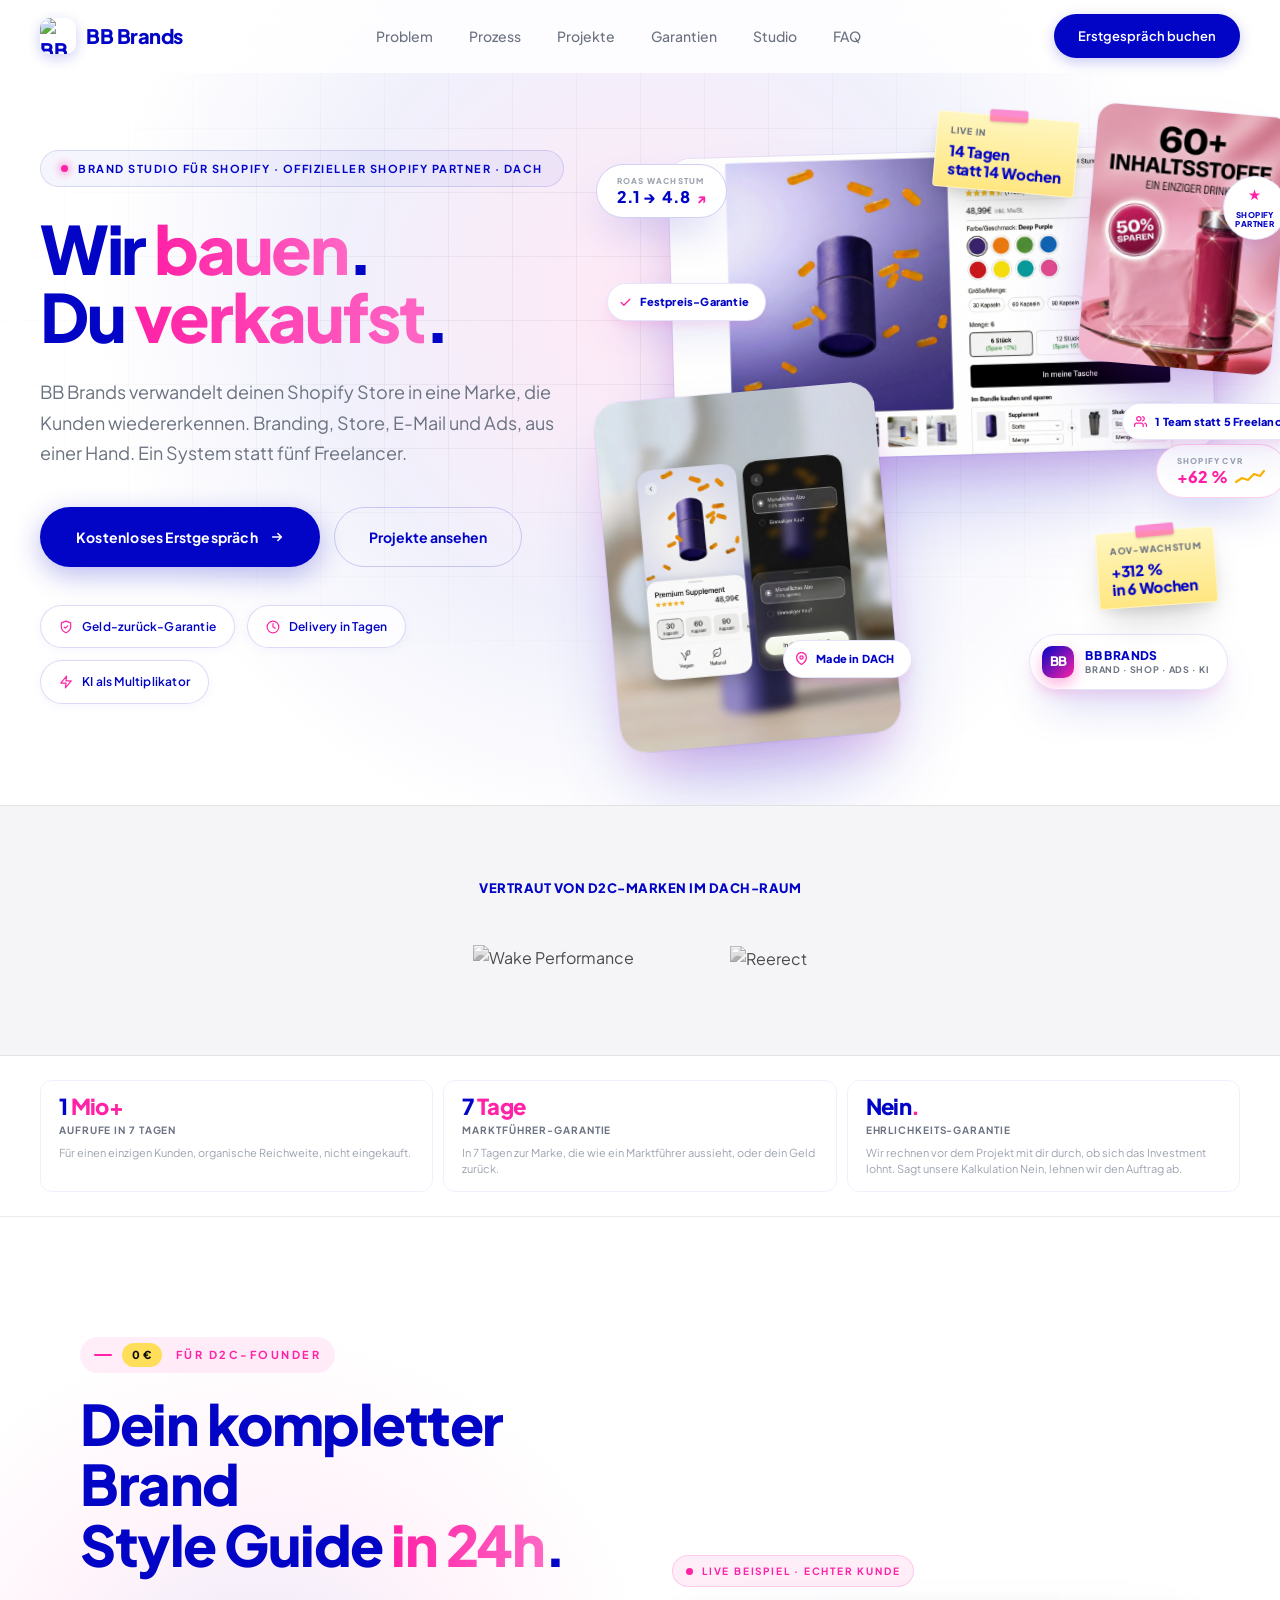
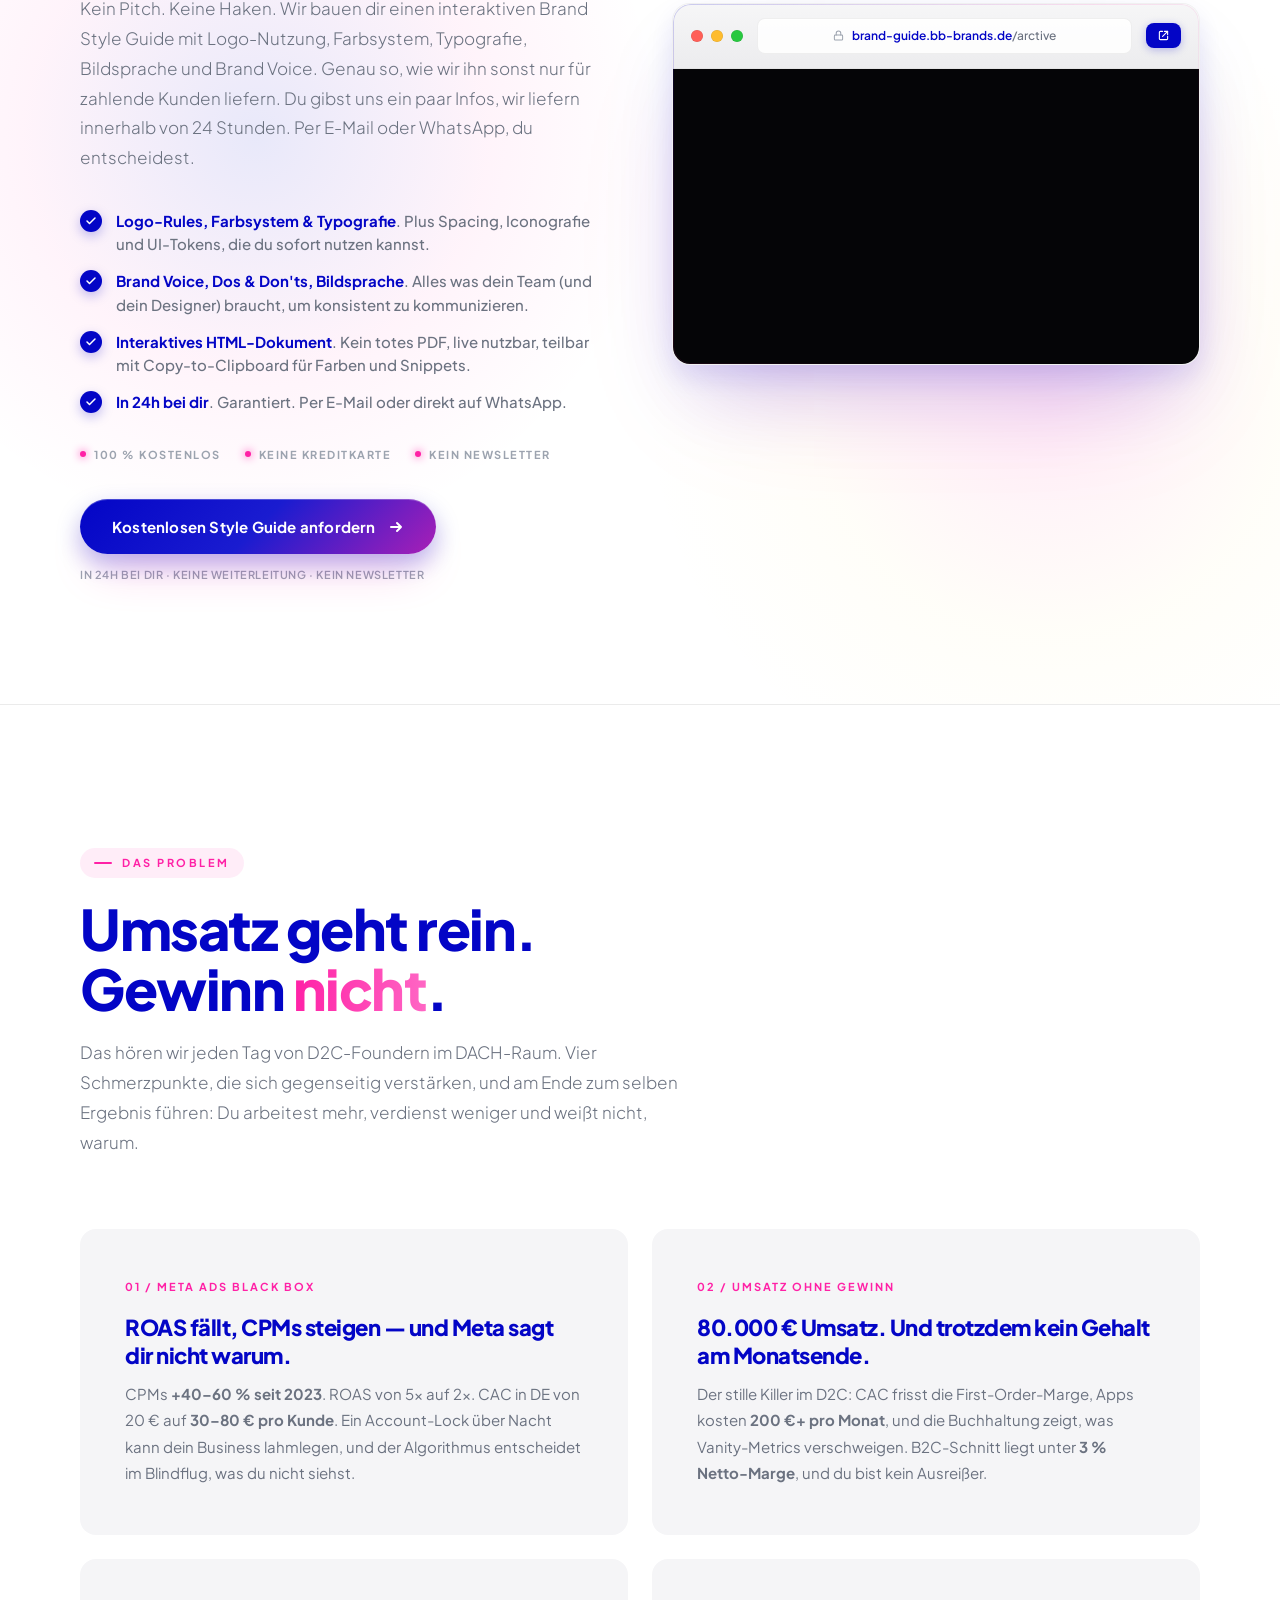
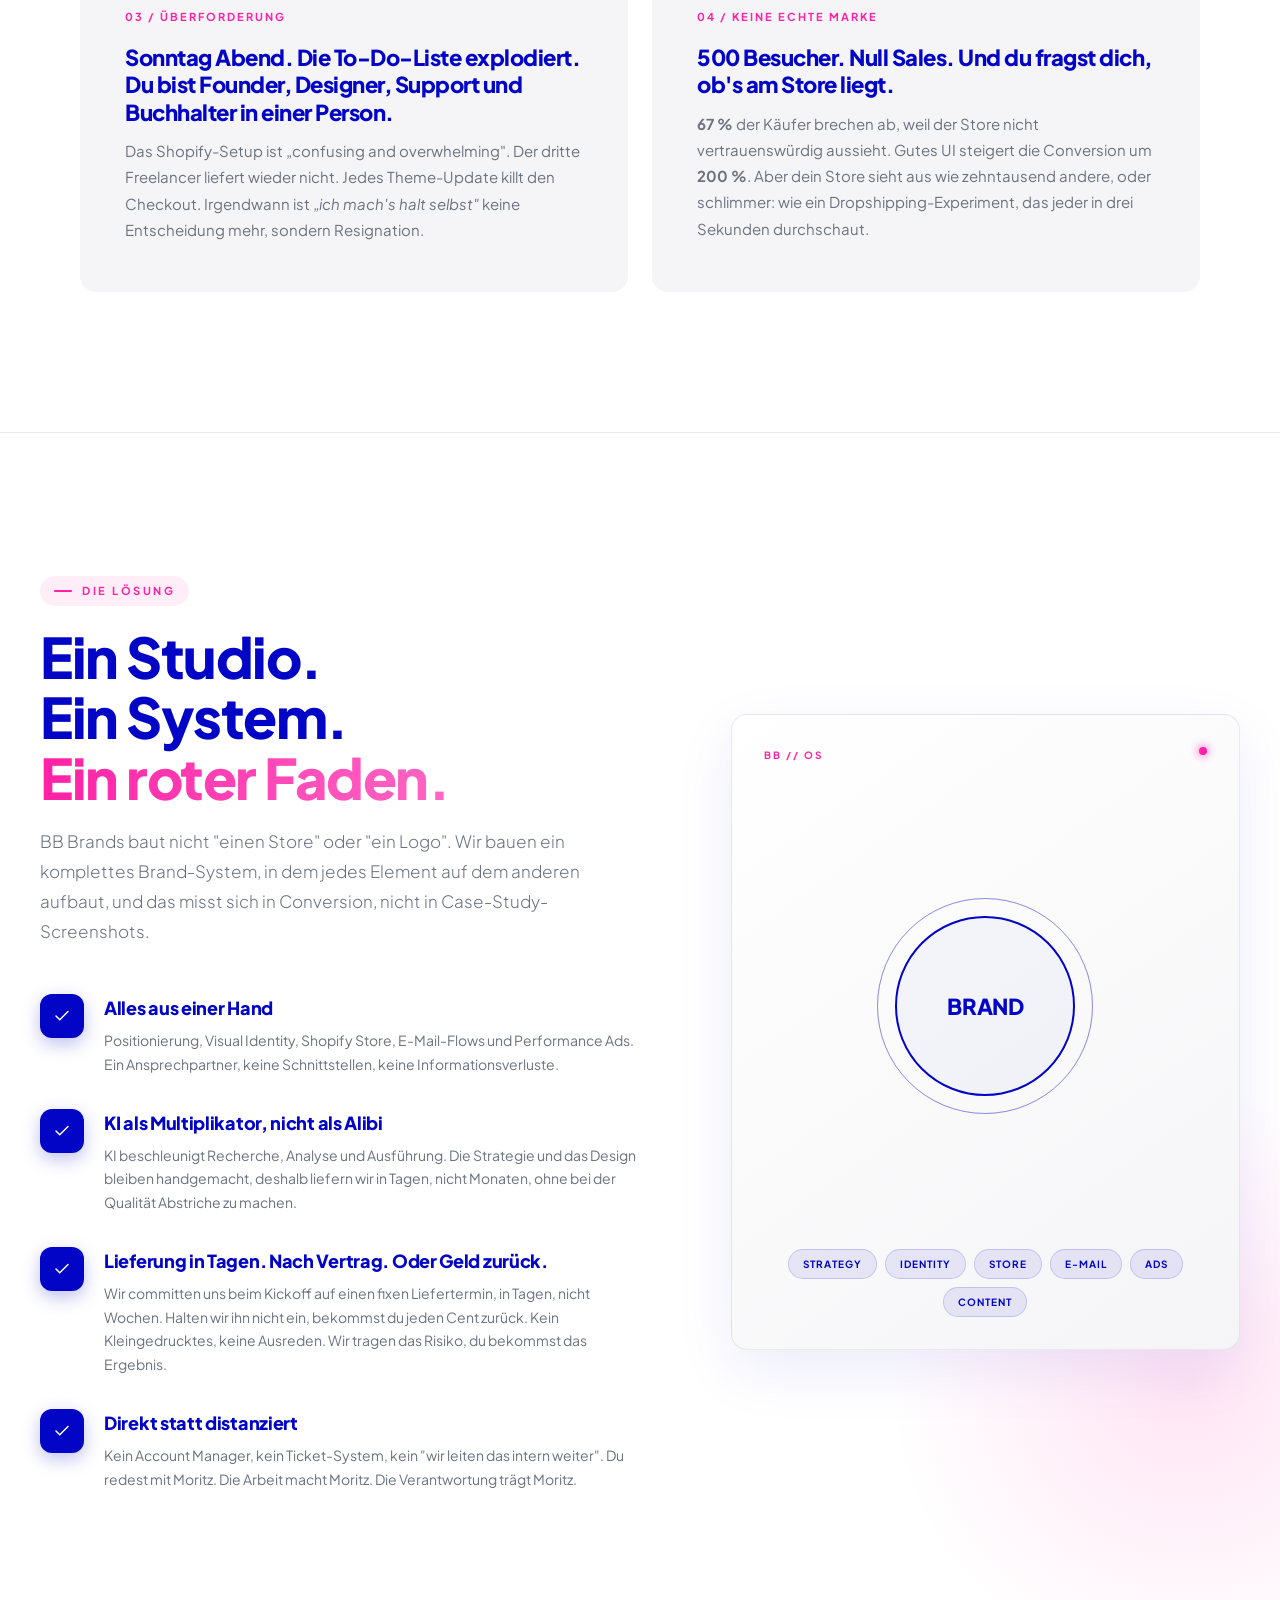
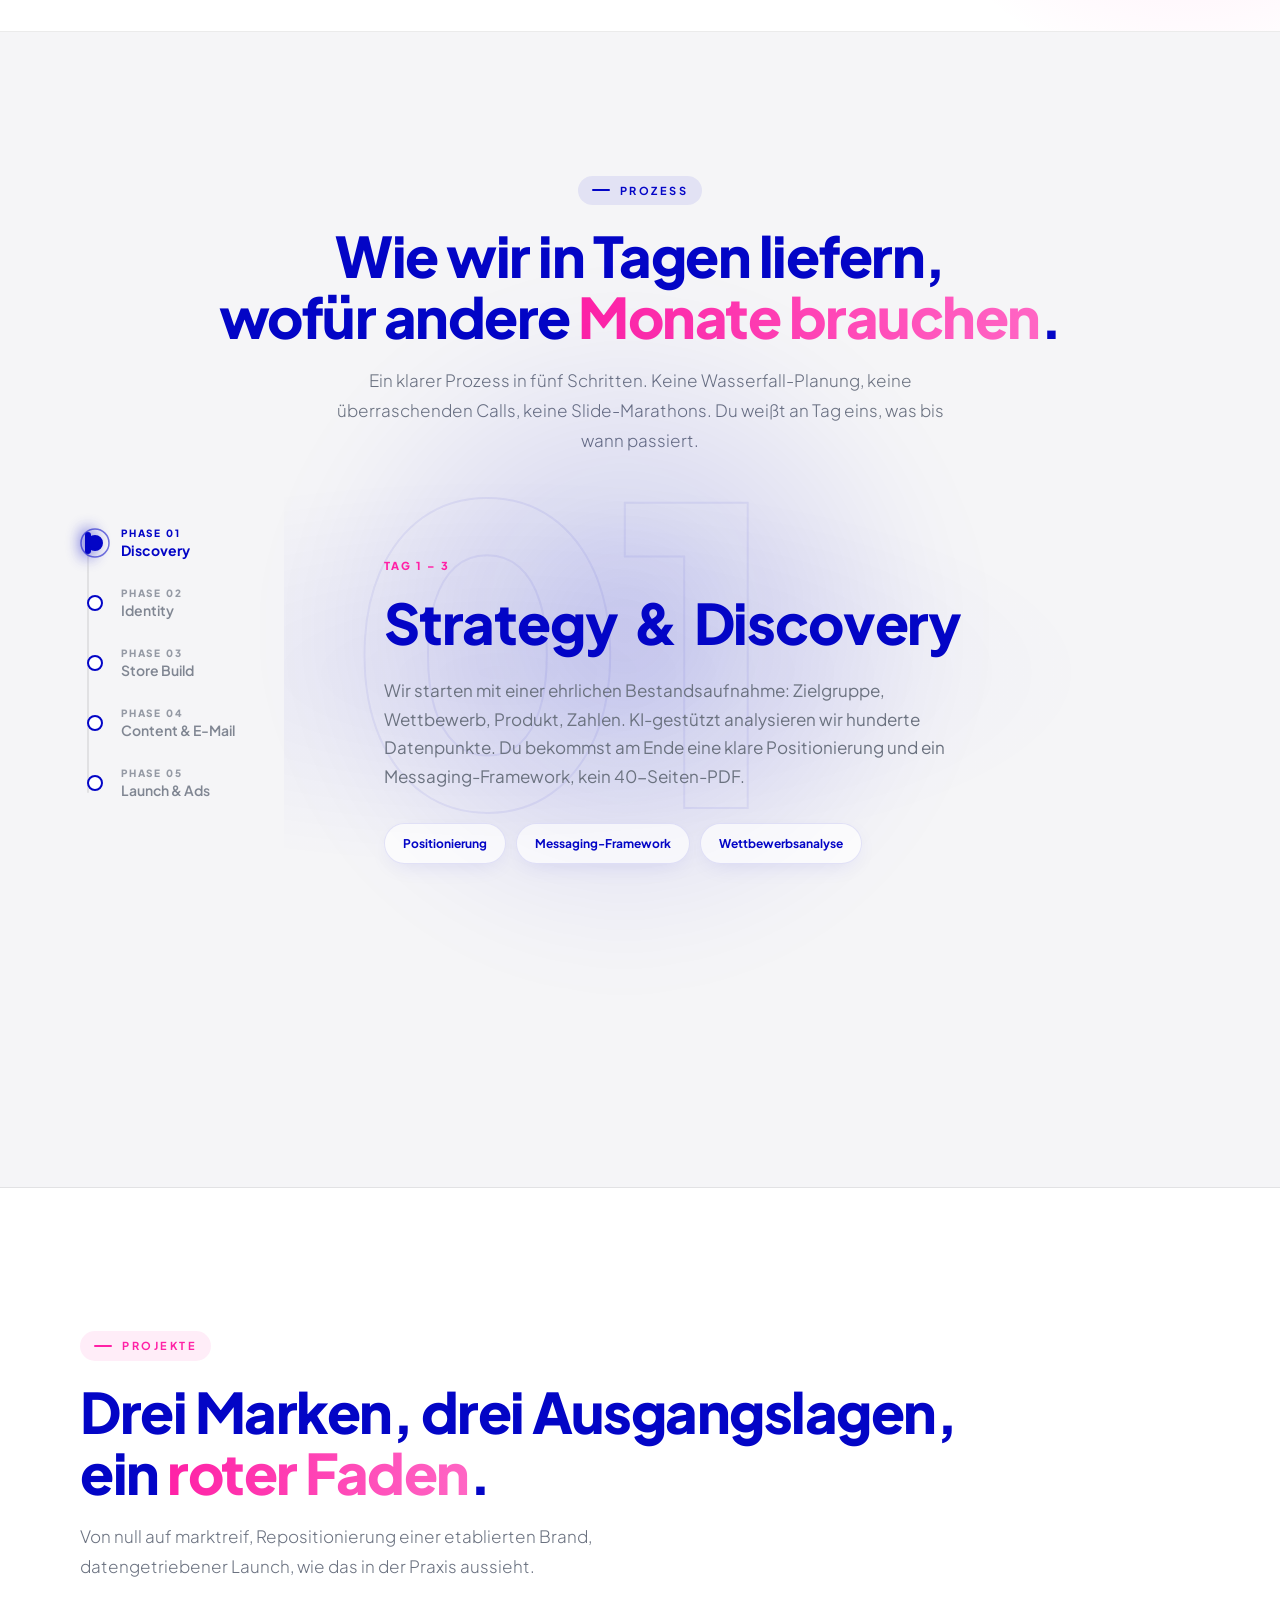
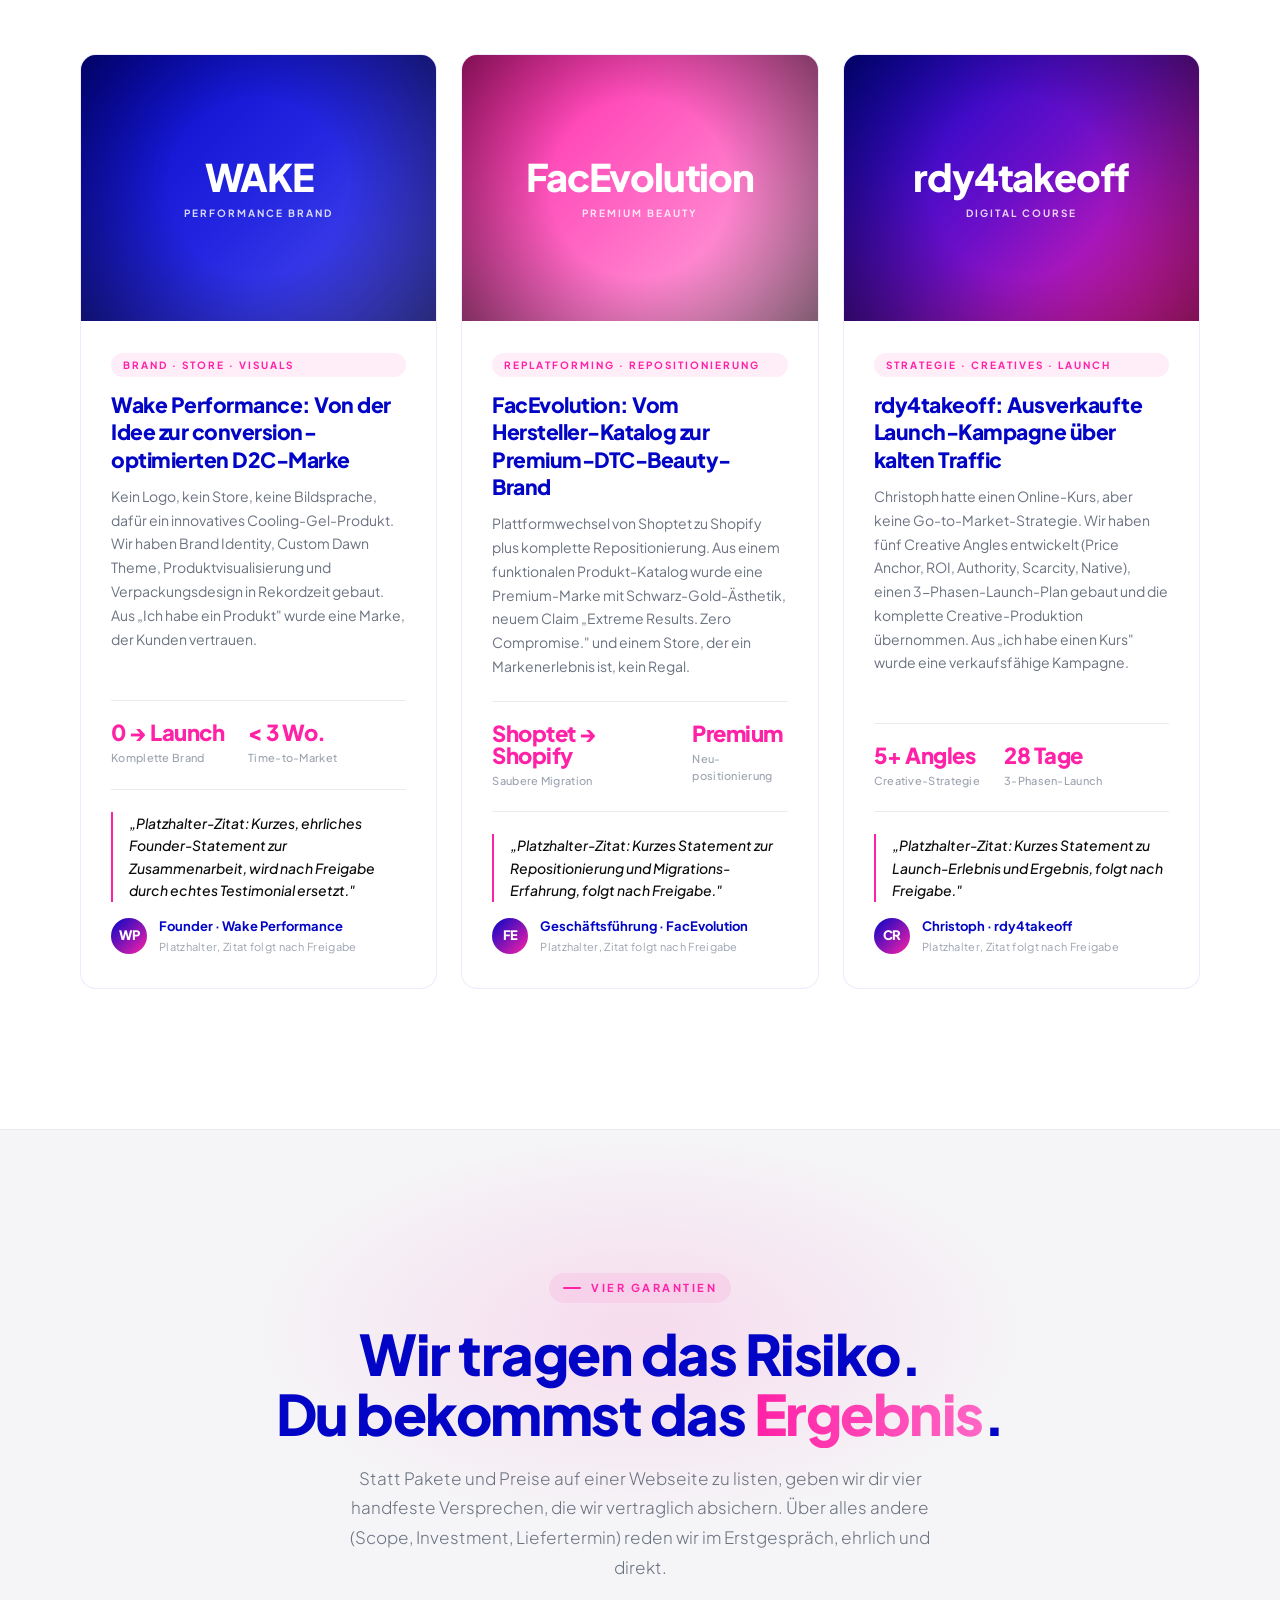
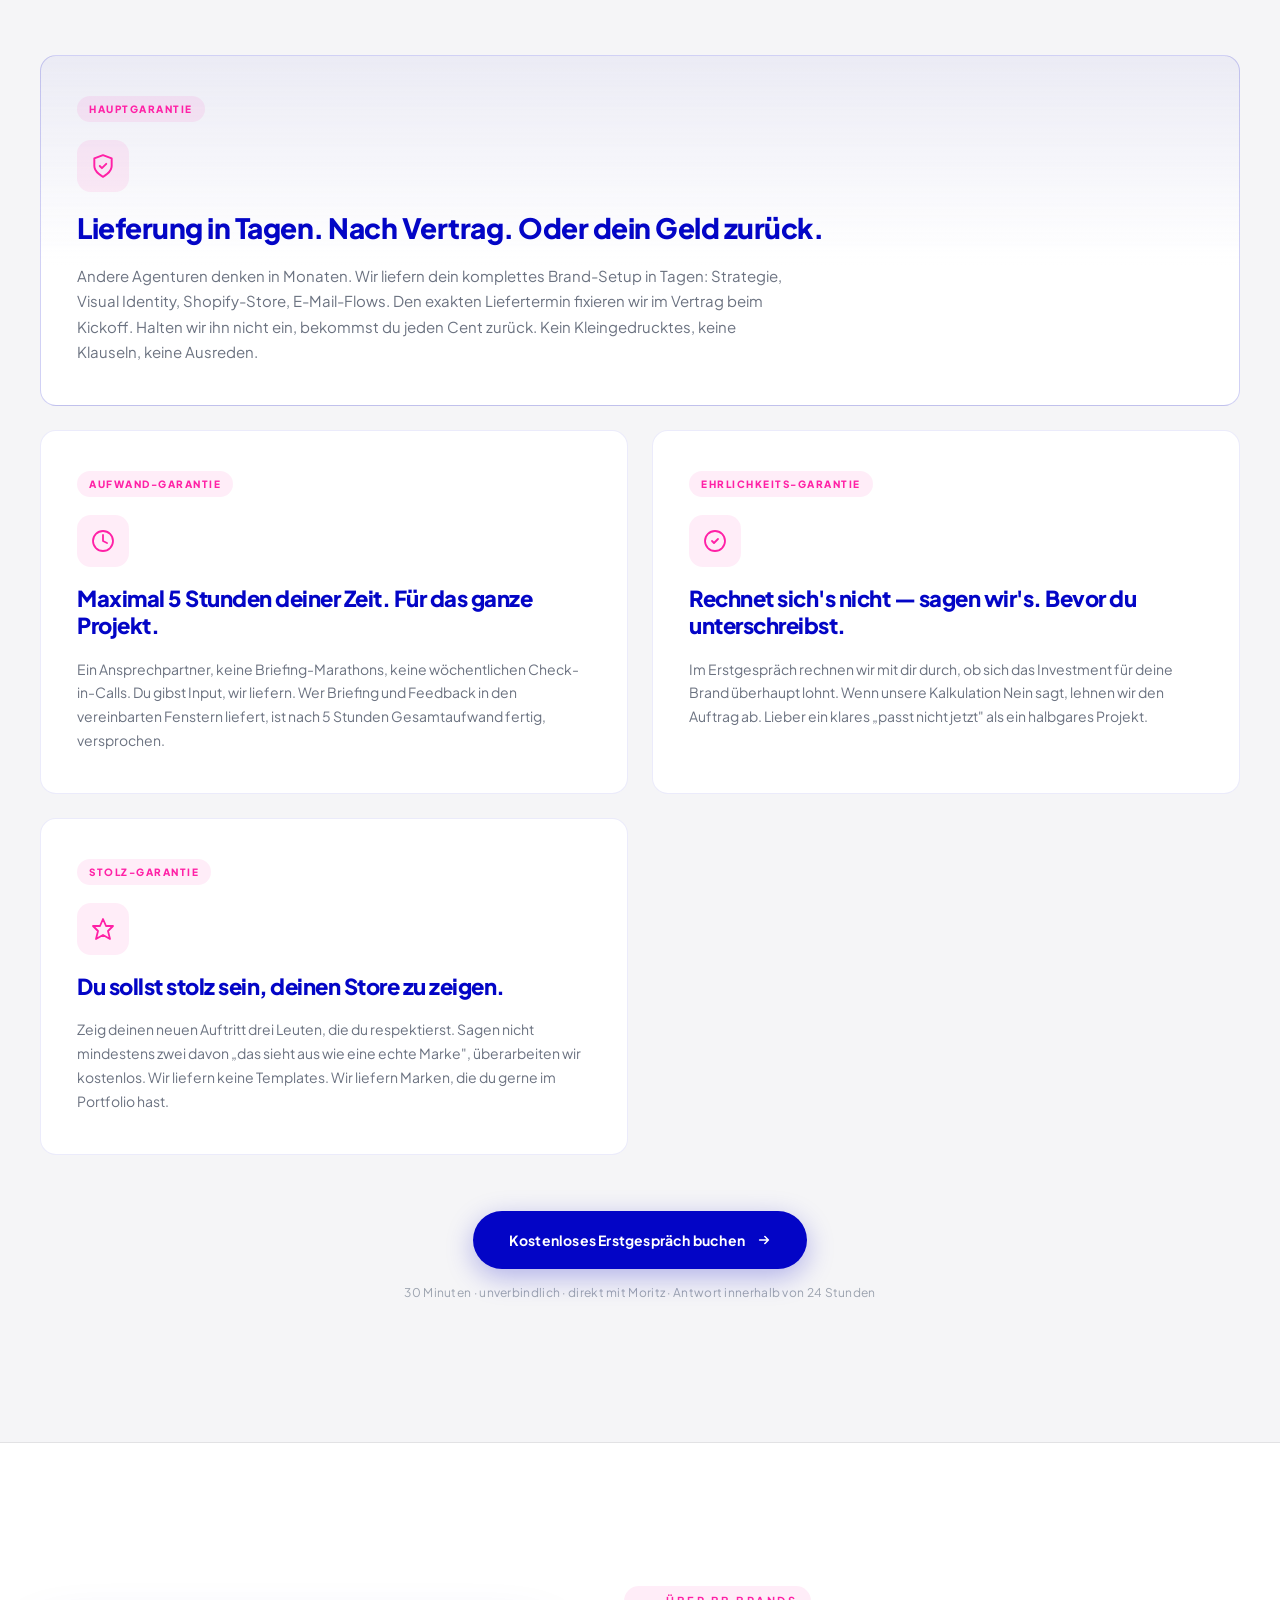
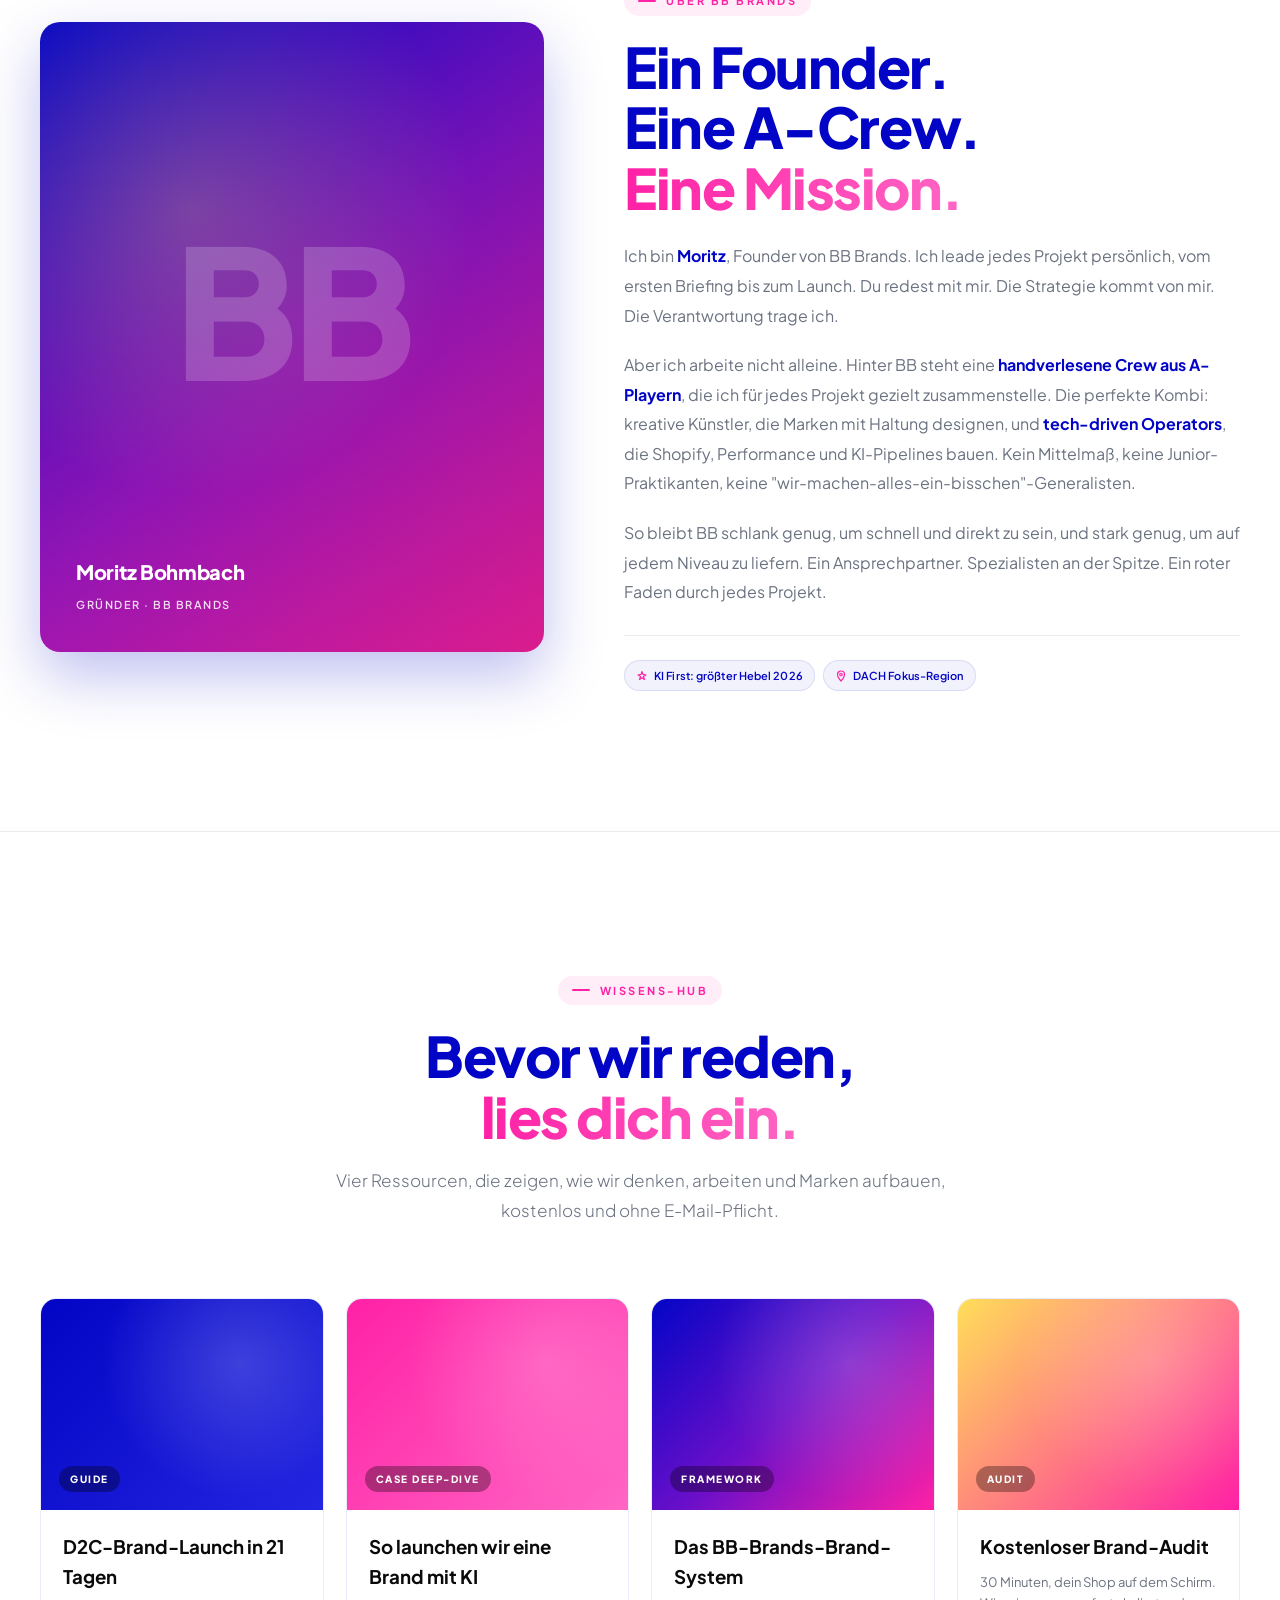
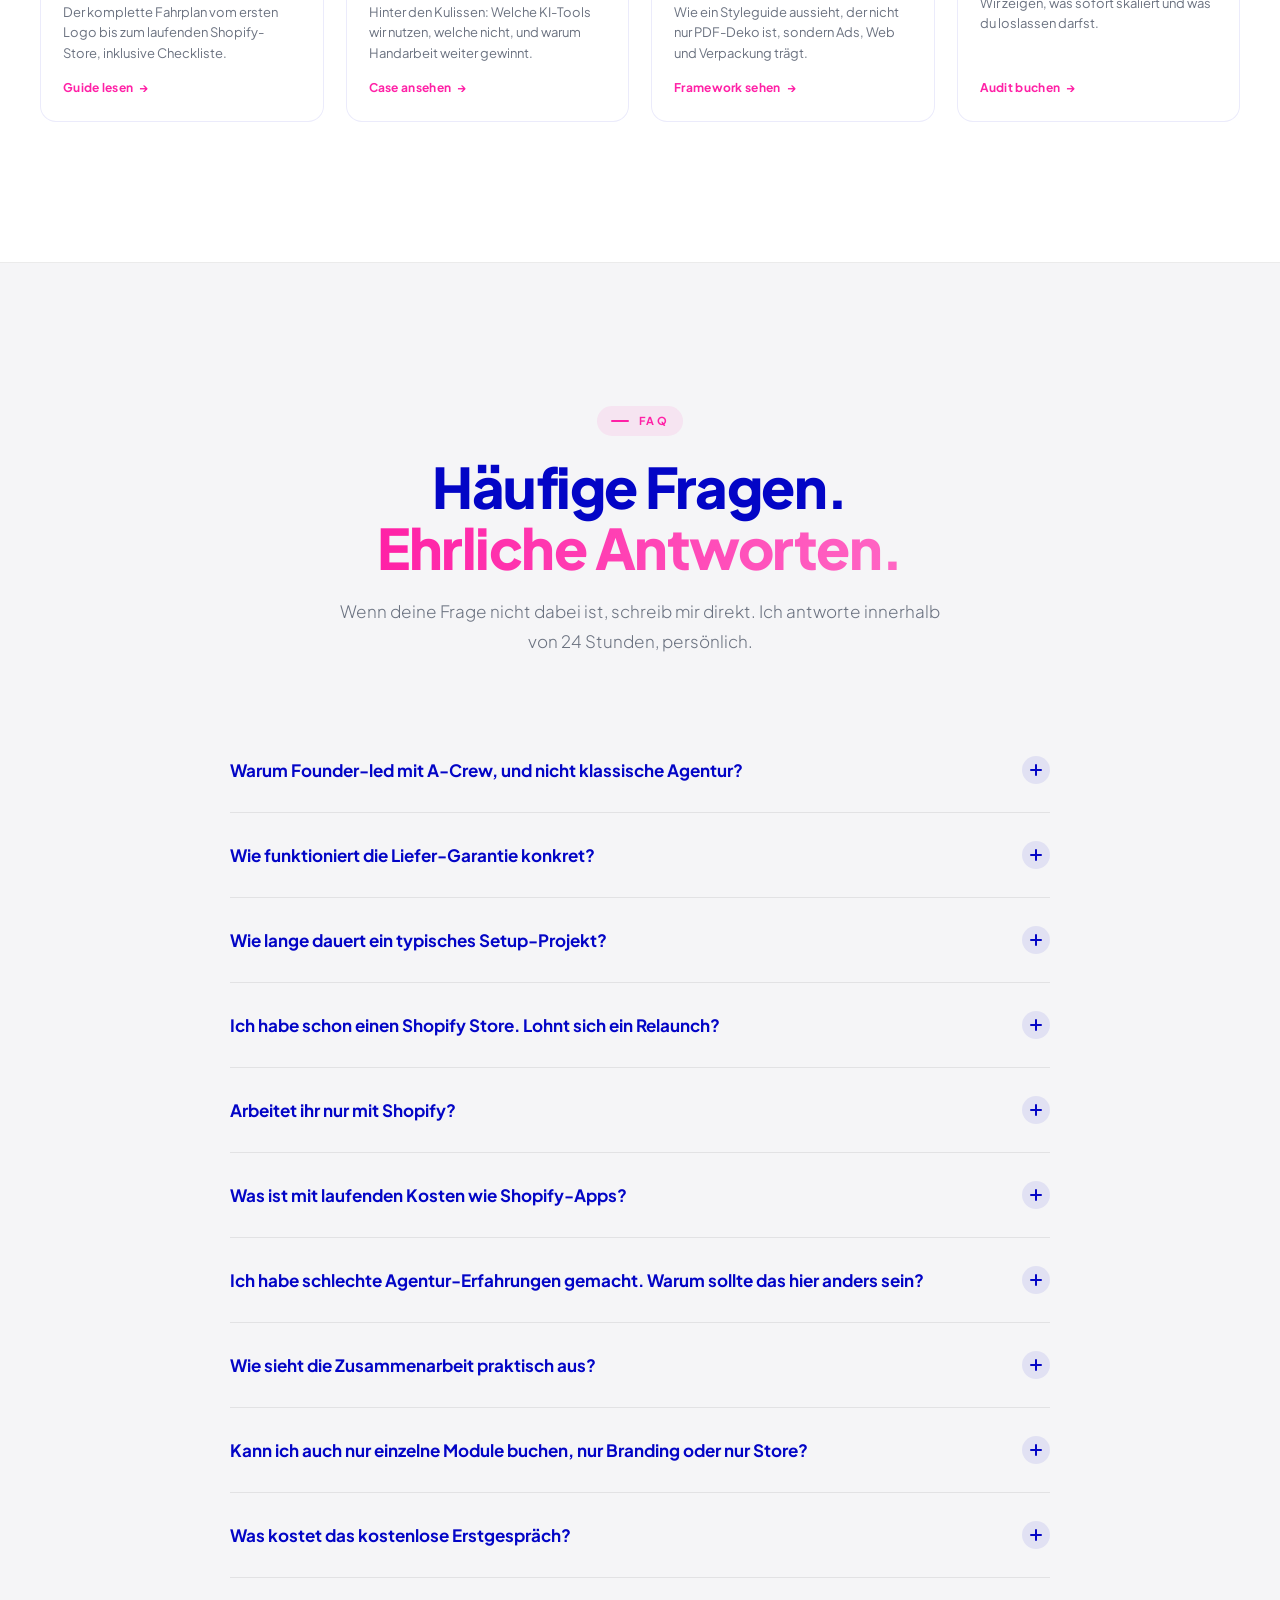
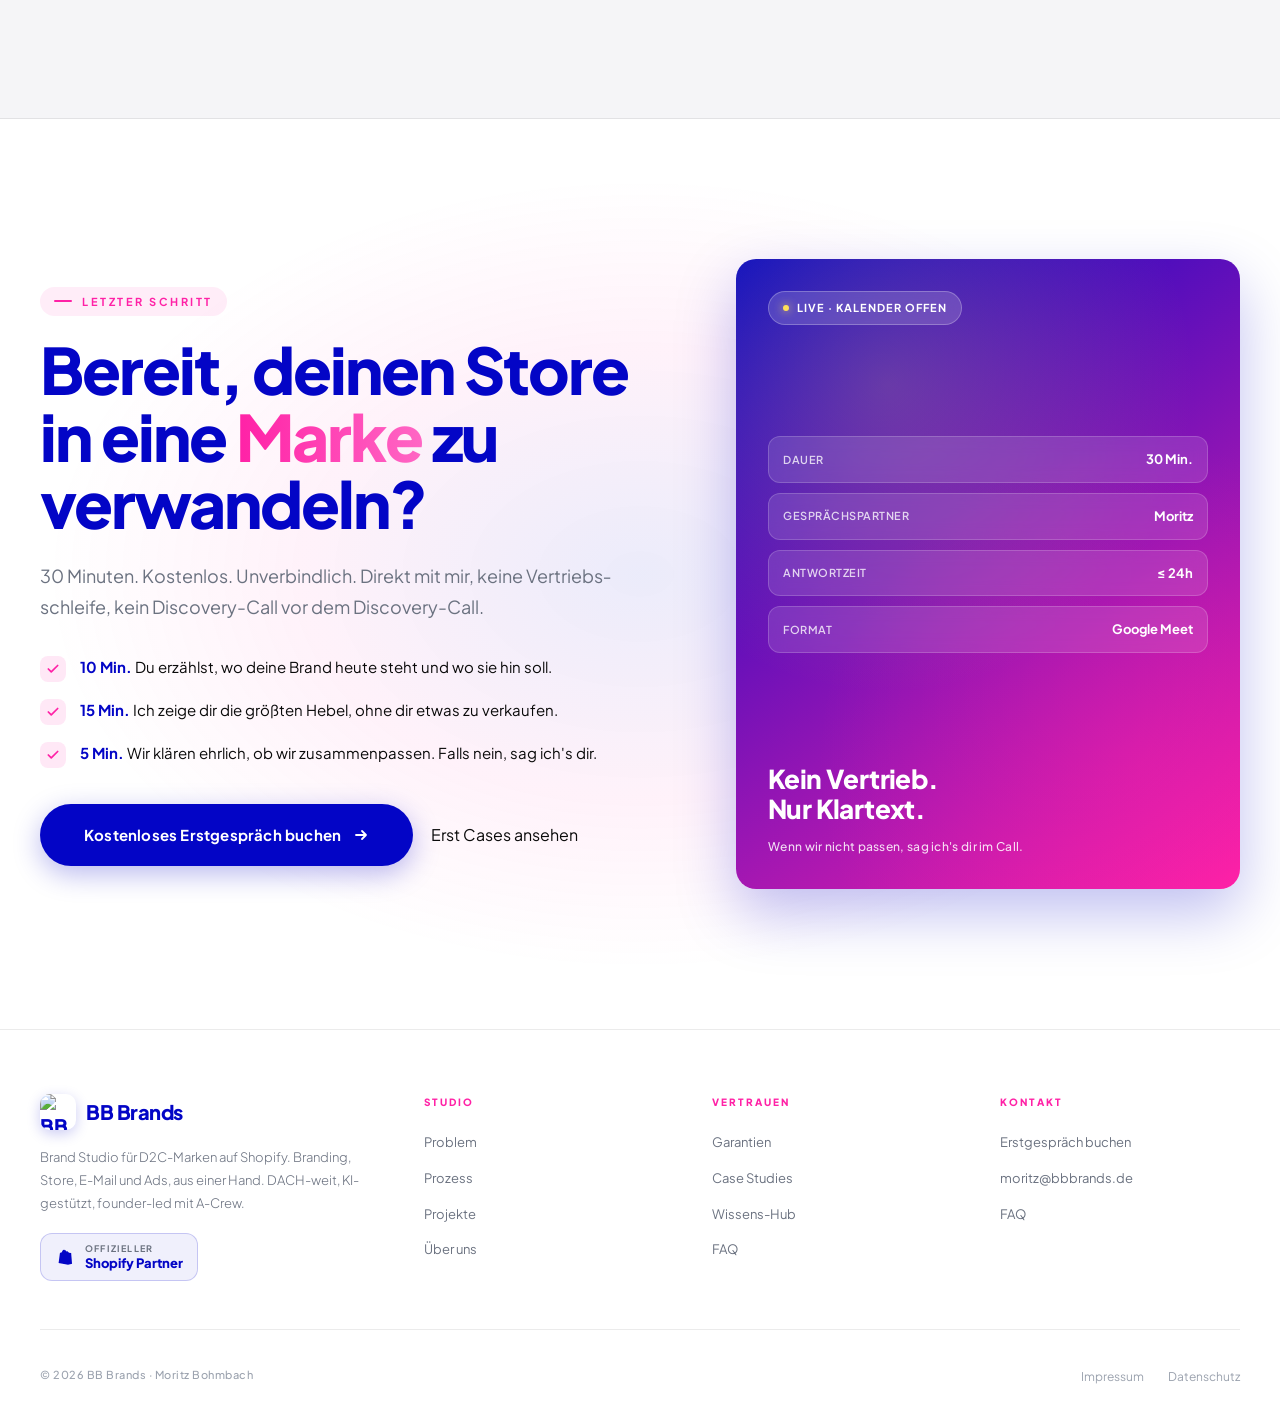
==== commit 5b7f404f: "feat(hero): image-driven showcase with floating selling points Replace the hand-coded ARCTIVE PDP mo" ====
--- a/index.html
+++ b/index.html
@@ -1611,6 +1611,259 @@
             color: #FFB400;
         }
 
+        /* ===== HERO SHOWCASE (image-driven) ===== */
+        .hero-stack--showcase {
+            aspect-ratio: 1 / 1.02;
+            max-height: 740px;
+            min-height: 560px;
+            overflow: visible;
+        }
+        .hs-card {
+            position: absolute;
+            border-radius: 22px;
+            overflow: hidden;
+            background: #FFFFFF;
+            box-shadow:
+                0 50px 90px -28px rgba(3, 5, 198, 0.30),
+                0 22px 46px -14px rgba(255, 33, 166, 0.18),
+                0 0 0 1px rgba(3, 5, 198, 0.06),
+                inset 0 0 0 1px rgba(255, 255, 255, 0.7);
+            transition: transform 0.6s cubic-bezier(.2,.8,.2,1), box-shadow 0.4s ease;
+            will-change: transform;
+        }
+        .hs-card img {
+            display: block;
+            width: 100%;
+            height: 100%;
+            object-fit: cover;
+        }
+        .hs-card:hover {
+            box-shadow:
+                0 60px 110px -28px rgba(3, 5, 198, 0.36),
+                0 26px 56px -14px rgba(255, 33, 166, 0.26);
+        }
+
+        /* main desktop PDP */
+        .hs-pdp {
+            top: 4%;
+            left: 3%;
+            width: 92%;
+            aspect-ratio: 16 / 9;
+            transform: rotate(-1.6deg);
+            z-index: 2;
+            animation: hs-float-slow 9s ease-in-out infinite;
+        }
+        .hs-pdp:hover { transform: rotate(0deg) translateY(-6px); }
+
+        /* mobile mockup overlapping bottom-left */
+        .hs-mobile {
+            bottom: -3%;
+            left: -8%;
+            width: 48%;
+            aspect-ratio: 4 / 5;
+            transform: rotate(-5deg);
+            z-index: 4;
+            border-radius: 26px;
+            animation: hs-float-mid 7s ease-in-out infinite;
+        }
+        .hs-mobile:hover { transform: rotate(-2deg) translateY(-6px); }
+
+        /* ad creative top-right */
+        .hs-ad {
+            top: -3%;
+            right: -7%;
+            width: 33%;
+            aspect-ratio: 3 / 4;
+            transform: rotate(5deg);
+            z-index: 5;
+            border-radius: 18px;
+            animation: hs-float-fast 5.5s ease-in-out infinite;
+        }
+        .hs-ad:hover { transform: rotate(2deg) translateY(-6px); }
+
+        @keyframes hs-float-slow {
+            0%, 100% { transform: rotate(-1.6deg) translateY(0); }
+            50%      { transform: rotate(-1.6deg) translateY(-8px); }
+        }
+        @keyframes hs-float-mid {
+            0%, 100% { transform: rotate(-5deg) translateY(0); }
+            50%      { transform: rotate(-5deg) translateY(-10px); }
+        }
+        @keyframes hs-float-fast {
+            0%, 100% { transform: rotate(5deg) translateY(0); }
+            50%      { transform: rotate(5deg) translateY(-12px); }
+        }
+
+        /* brand chip */
+        .hs-chip {
+            position: absolute;
+            bottom: 6%;
+            right: 2%;
+            z-index: 6;
+            display: inline-flex;
+            align-items: center;
+            gap: 11px;
+            padding: 11px 18px 11px 12px;
+            background: rgba(255, 255, 255, 0.96);
+            -webkit-backdrop-filter: blur(14px);
+            backdrop-filter: blur(14px);
+            border: 1px solid rgba(3, 5, 198, 0.10);
+            border-radius: 999px;
+            box-shadow:
+                0 22px 48px -16px rgba(3, 5, 198, 0.28),
+                0 8px 18px -6px rgba(255, 33, 166, 0.18);
+            font-family: var(--font-body);
+        }
+        .hs-chip-mark {
+            width: 32px;
+            height: 32px;
+            display: grid;
+            place-items: center;
+            border-radius: 10px;
+            background: linear-gradient(135deg, var(--bb-blue), var(--bb-pink));
+            color: #fff;
+            font-weight: 900;
+            font-size: 13px;
+            letter-spacing: -0.4px;
+            box-shadow: 0 6px 14px rgba(255, 33, 166, 0.35);
+        }
+        .hs-chip-text { display: flex; flex-direction: column; line-height: 1.1; }
+        .hs-chip-name {
+            font-size: 12px;
+            font-weight: 800;
+            color: var(--primary);
+            letter-spacing: 0.4px;
+        }
+        .hs-chip-tag {
+            font-size: 9px;
+            font-weight: 700;
+            color: var(--text-body);
+            letter-spacing: 0.7px;
+            text-transform: uppercase;
+            margin-top: 3px;
+        }
+
+        /* ===== FLOATING SELLING POINTS (rund um Showcase) ===== */
+        .float-pill {
+            position: absolute;
+            z-index: 11;
+            display: inline-flex;
+            align-items: center;
+            gap: 8px;
+            padding: 9px 16px 9px 11px;
+            background: #FFFFFF;
+            border: 1px solid rgba(3, 5, 198, 0.10);
+            border-radius: 999px;
+            font-family: var(--font-body);
+            font-size: 11px;
+            font-weight: 800;
+            color: var(--primary);
+            letter-spacing: 0.2px;
+            white-space: nowrap;
+            box-shadow:
+                0 18px 40px -14px rgba(3, 5, 198, 0.30),
+                0 6px 14px -4px rgba(255, 33, 166, 0.14),
+                inset 0 0 0 1px rgba(255, 255, 255, 0.8);
+            animation: proof-float 6s ease-in-out infinite;
+        }
+        .float-pill svg { color: var(--accent); flex-shrink: 0; }
+        .float-pill--festpreis { top: 26%; left: -8%; animation-delay: 0.4s; }
+        .float-pill--team      { top: 46%; right: -12%; animation-delay: 1.4s; }
+        .float-pill--dach      { bottom: 8%; left: 22%; animation-delay: 2.2s; }
+
+        /* Sticky-note style — gelber Post-It */
+        .float-note {
+            position: absolute;
+            z-index: 12;
+            padding: 12px 14px 11px;
+            background: linear-gradient(180deg, #FFF6BF 0%, #FFE680 100%);
+            border-radius: 4px;
+            font-family: var(--font-body);
+            color: #0A0A0A;
+            max-width: 168px;
+            box-shadow:
+                0 18px 36px -12px rgba(0, 0, 0, 0.22),
+                0 6px 14px -4px rgba(0, 0, 0, 0.10),
+                inset 0 0 0 1px rgba(255, 255, 255, 0.5);
+            animation: proof-float 7s ease-in-out infinite;
+        }
+        .float-note::before {
+            content: "";
+            position: absolute;
+            top: -6px; left: 50%;
+            width: 38px; height: 12px;
+            background: rgba(255, 33, 166, 0.50);
+            transform: translateX(-50%) rotate(-2deg);
+            border-radius: 2px;
+            box-shadow: 0 1px 3px rgba(0,0,0,0.18);
+        }
+        .float-note-label {
+            display: block;
+            font-size: 9px;
+            font-weight: 800;
+            color: #6B7280;
+            text-transform: uppercase;
+            letter-spacing: 0.7px;
+            margin-bottom: 4px;
+        }
+        .float-note-value {
+            display: block;
+            font-size: 15px;
+            font-weight: 900;
+            color: var(--bb-blue);
+            line-height: 1.15;
+            letter-spacing: -0.3px;
+        }
+        .float-note--launch {
+            top: -2%;
+            right: 28%;
+            transform: rotate(5deg);
+            animation-delay: 0.9s;
+        }
+        .float-note--aov {
+            bottom: 20%;
+            right: 4%;
+            transform: rotate(-4deg);
+            animation-delay: 2.6s;
+        }
+
+        /* Round icon badge — Shopify Partner / Trust Stamp */
+        .float-badge {
+            position: absolute;
+            z-index: 11;
+            width: 64px; height: 64px;
+            display: grid;
+            place-items: center;
+            background: #FFFFFF;
+            border-radius: 50%;
+            border: 1.5px solid rgba(3, 5, 198, 0.12);
+            box-shadow:
+                0 22px 40px -14px rgba(3, 5, 198, 0.32),
+                inset 0 0 0 1px rgba(255, 255, 255, 0.85);
+            font-family: var(--font-body);
+            font-size: 8px;
+            font-weight: 900;
+            color: var(--primary);
+            text-align: center;
+            line-height: 1.15;
+            text-transform: uppercase;
+            letter-spacing: 0.4px;
+            padding: 6px;
+            animation: proof-float 6.5s ease-in-out infinite;
+        }
+        .float-badge .badge-star {
+            display: block;
+            color: var(--accent);
+            font-size: 14px;
+            line-height: 1;
+            margin-bottom: 2px;
+        }
+        .float-badge--shopify {
+            top: 8%;
+            right: -8%;
+            animation-delay: 1.8s;
+        }
+
         /* ===== STACK RESPONSIVE ===== */
         @media (max-width: 1100px) {
             .hero--split .hero-inner {
@@ -1627,37 +1880,44 @@
             .hero--split .hero-actions { justify-content: center; }
             .hero--split .hero-guarantees { justify-content: center; }
             .hero-stack {
-                max-width: 580px;
+                max-width: 620px;
                 margin: 0 auto;
                 width: 100%;
             }
         }
         @media (max-width: 640px) {
             .hero--split { padding: 120px 18px 60px; }
-            .hero-stack { aspect-ratio: 1 / 1.7; max-height: none; }
-            .stack-card { padding: 16px 16px 14px; border-radius: 16px; }
-            .stack-card--brand { width: 100%; }
-            .stack-card--shop { bottom: 310px; width: 96%; }
-            .stack-ads-wrap { width: 100%; }
-            .ads-fan { height: 175px; }
-            .ad-card { width: 116px; }
-            .ad-card--main { transform: translateX(-50%) rotate(0deg); }
-            .ad-card--left { left: 2%; transform: rotate(-6deg); }
-            .ad-card--right { right: 2%; transform: rotate(6deg); }
-            .ad-image { height: 72px; }
-            .shop-pdp { grid-template-columns: 104px 1fr; gap: 12px; }
-            .shop-image { width: 104px; height: 104px; }
-            .shop-title { font-size: 12px; }
-            .shop-price { font-size: 16px; }
-            .typo-display { font-size: 32px; }
-            .brand-grid { grid-template-columns: 1.7fr 1fr; gap: 12px; }
-            .palette-circle { border-width: 1.5px; }
-            .palette-hex { font-size: 7px; }
+            .hero-stack--showcase {
+                aspect-ratio: 1 / 1.05;
+                max-height: none;
+                min-height: 440px;
+            }
+            .hs-pdp { top: 6%; left: 2%; width: 96%; }
+            .hs-mobile { bottom: -2%; left: -4%; width: 50%; border-radius: 22px; }
+            .hs-ad { top: -2%; right: -4%; width: 36%; border-radius: 16px; }
+            .hs-chip { bottom: 4%; right: 4%; padding: 8px 12px 8px 8px; gap: 8px; }
+            .hs-chip-mark { width: 28px; height: 28px; font-size: 12px; }
+            .hs-chip-name { font-size: 11px; }
+            .hs-chip-tag { font-size: 8px; }
             .proof-card { padding: 9px 14px; gap: 10px; z-index: 12; }
             .proof-value { font-size: 13px; }
             .proof-label { font-size: 7px; }
-            .proof-card--roas { top: 22%; left: -3%; }
+            .proof-card--roas { top: 1%; left: -2%; }
             .proof-card--cvr { display: none; }
+
+            /* Mobile: weniger Floats, kompaktere Größen */
+            .float-pill { font-size: 10px; padding: 7px 13px 7px 9px; gap: 6px; }
+            .float-pill--festpreis { top: -1%; left: 4%; }
+            .float-pill--team      { display: none; }
+            .float-pill--dach      { bottom: 14%; left: 38%; }
+            .float-note { padding: 9px 11px 8px; max-width: 130px; }
+            .float-note-label { font-size: 8px; }
+            .float-note-value { font-size: 12px; }
+            .float-note--launch { top: 1%; right: 3%; }
+            .float-note--aov    { display: none; }
+            .float-badge { width: 50px; height: 50px; font-size: 7px; padding: 4px; }
+            .float-badge .badge-star { font-size: 11px; margin-bottom: 1px; }
+            .float-badge--shopify { top: 32%; right: -4%; }
         }
 
         /* ====== TRUST BAR ====== */
@@ -3669,295 +3929,25 @@
                 </div>
             </div>
 
-            <!-- RIGHT: STACK VISUAL -->
-            <div class="hero-stack" aria-hidden="true">
-                <!-- ===== ARCTIVE FULL PDP — case study showcase ===== -->
-                <div class="pdp-frame">
-                    <!-- announcement bar -->
-                    <div class="pdp-anno">
-                        <span>Trusted by Athletes</span>
-                        <span>Limitierte Edition</span>
-                        <span>Versand ab 39 €</span>
-                    </div>
-                    <!-- nav -->
-                    <div class="pdp-nav">
-                        <div class="pdp-nav-logo">ARCTIVE</div>
-                        <div class="pdp-nav-links">
-                            <span class="active">Pure 90</span>
-                            <span>Stack</span>
-                            <span>Über uns</span>
-                        </div>
-                        <div class="pdp-nav-icons">
-                            <div class="pdp-nav-icon">♡</div>
-                            <div class="pdp-nav-icon">⌕</div>
-                            <div class="pdp-nav-icon">⌃<span class="badge-dot">2</span></div>
-                        </div>
-                    </div>
-                    <!-- main grid: gallery + info -->
-                    <div class="pdp-main">
-                        <div class="pdp-gallery">
-                            <div class="pdp-thumbs">
-                                <div class="pdp-thumb active"><div class="pdp-thumb-bottle" style="--swatch-c:#FF2D78;"></div></div>
-                                <div class="pdp-thumb"><div class="pdp-thumb-bottle" style="--swatch-c:#00E5FF;"></div></div>
-                                <div class="pdp-thumb"><div class="pdp-thumb-bottle" style="--swatch-c:#A3E635;"></div></div>
-                                <div class="pdp-thumb">+5</div>
-                            </div>
-                            <div class="pdp-hero-img">
-                                <span class="pdp-img-tag">Neu · −17 %</span>
-                                <div class="pdp-bottle">
-                                    <div>
-                                        <div class="pb-logo">ARCTIVE</div>
-                                        <div class="pb-cat">Whey Isolate</div>
-                                    </div>
-                                    <div class="pb-name">PURE<br>90</div>
-                                    <div class="pb-foot">900 g · 30 P</div>
-                                </div>
-                                <div class="pdp-img-trust">
-                                    <span>Lab tested</span>
-                                    <span>Made in DE</span>
-                                </div>
-                            </div>
-                        </div>
-                        <div class="pdp-info">
-                            <div class="pdp-cat">Whey Isolate · Bestseller</div>
-                            <div class="pdp-title">PURE 90</div>
-                            <div class="pdp-sub">Premium Whey Isolate für maximale Definition. Schnelle Aufnahme, klare Mikrofiltration, ohne Füllstoffe.</div>
-                            <ul class="pdp-bullets">
-                                <li>90 % Protein pro Portion</li>
-                                <li>Laktosefrei · laborgeprüft</li>
-                                <li>0 g Aspartam · 0,8 g Zucker</li>
-                            </ul>
-                            <div class="pdp-rating-row">
-                                <span class="stars">★★★★★</span>
-                                <span>4,8 / 5 · 3.412 Bewertungen</span>
-                            </div>
-                            <div class="pdp-price-row">
-                                <span class="pdp-price">€49,90</span>
-                                <span class="pdp-price-old">€59,90</span>
-                                <span class="pdp-price-save">SPARE 17 %</span>
-                            </div>
-                            <div class="pdp-portion">€1,66 / Portion · inkl. MwSt.</div>
-                            <div class="pdp-bundle-label">Wähle dein Bundle</div>
-                            <div class="pdp-bundles">
-                                <div class="pdp-bundle">
-                                    <div class="bb-name">1× Single</div>
-                                    <div class="bb-old">&nbsp;</div>
-                                    <div class="bb-price">€49,90</div>
-                                    <div class="bb-portion">€1,66 / P</div>
-                                </div>
-                                <div class="pdp-bundle active">
-                                    <span class="bb-flag">Bestseller</span>
-                                    <div class="bb-name">2× Stack</div>
-                                    <div class="bb-old">€99,80</div>
-                                    <div class="bb-price">€89,90</div>
-                                    <div class="bb-portion">€1,49 / P</div>
-                                    <span class="bb-save">−10 %</span>
-                                </div>
-                                <div class="pdp-bundle">
-                                    <div class="bb-name">3× Cycle</div>
-                                    <div class="bb-old">€149,70</div>
-                                    <div class="bb-price">€119,90</div>
-                                    <div class="bb-portion">€1,33 / P</div>
-                                    <span class="bb-save">−20 %</span>
-                                </div>
-                            </div>
-                            <div class="pdp-cta">In den Warenkorb</div>
-                            <div class="pdp-delivery">Bestellung heute · Versand morgen</div>
-                        </div>
-                    </div>
-                    <!-- bottom trust strip -->
-                    <div class="pdp-trust-strip">
-                        <div class="pdp-trust-cell">
-                            <div class="pdp-trust-icon">♡</div>
-                            <div class="pdp-trust-label">Athleten<br>geprüft</div>
-                        </div>
-                        <div class="pdp-trust-cell">
-                            <div class="pdp-trust-icon">⚙</div>
-                            <div class="pdp-trust-label">Made in<br>Germany</div>
-                        </div>
-                        <div class="pdp-trust-cell">
-                            <div class="pdp-trust-icon">⛨</div>
-                            <div class="pdp-trust-label">Labor-<br>geprüft</div>
-                        </div>
-                        <div class="pdp-trust-cell">
-                            <div class="pdp-trust-icon">⌀</div>
-                            <div class="pdp-trust-label">30 Tage<br>Garantie</div>
-                        </div>
-                    </div>
-                    <!-- brand chip overlay -->
-                    <div class="pdp-brand-chip">
-                        <div class="chip-mark">A</div>
-                        <div class="chip-text">
-                            <span class="chip-name">ARCTIVE</span>
-                            <span class="chip-tag">Brand · Shop · Ads · BB</span>
-                        </div>
-                    </div>
+            <!-- RIGHT: IMAGE SHOWCASE -->
+            <div class="hero-stack hero-stack--showcase" aria-hidden="true">
+
+                <!-- Main desktop PDP mockup -->
+                <div class="hs-card hs-pdp">
+                    <img src="assets/hero-showcase-pdp.png" alt="" loading="eager" fetchpriority="high" decoding="async">
                 </div>
 
-                <!-- legacy stack content kept hidden so old CSS classes resolve cleanly -->
-                <div style="display:none;" aria-hidden="true">
-                <!-- ===== LAYER 03: KI CREATIVES (TOP) — ARCTIVE Ads ===== -->
-                <div class="stack-ads-wrap">
-                    <span class="stack-tag stack-tag--ads">03 · KI Creatives</span>
-                    <div class="ads-fan">
-                        <div class="ad-card ad-card--left">
-                            <div class="ad-head">
-                                <div class="ad-avatar" style="background:linear-gradient(135deg,#00E5FF,#8B5CF6);box-shadow:0 2px 6px rgba(0,229,255,0.45);"></div>
-                                <span class="ad-handle">arctive •</span>
-                            </div>
-                            <div class="ad-image ad-image--arctive" style="background:radial-gradient(ellipse at 50% 60%,rgba(0,229,255,0.35) 0%,transparent 65%),linear-gradient(160deg,#0F0F15 0%,#050507 100%);">
-                                <div style="position:absolute;inset:0;display:flex;flex-direction:column;justify-content:space-between;padding:8px 9px;text-align:left;z-index:2;">
-                                    <span style="font-size:7px;font-weight:900;color:#00E5FF;letter-spacing:0.6px;text-transform:uppercase;line-height:1.1;">Spürst du<br>dein Pre?</span>
-                                    <span style="display:inline-block;align-self:flex-start;background:#00E5FF;color:#050507;font-size:7px;font-weight:900;padding:3px 5px;border-radius:3px;letter-spacing:0.4px;">8g CITRULLIN</span>
-                                </div>
-                            </div>
-                            <div class="ad-meta">
-                                <span class="ad-icons">♡ 💬 ↗</span>
-                                <span class="ad-cta" style="color:#050507;">Edge holen →</span>
-                            </div>
-                        </div>
-                        <div class="ad-card ad-card--main">
-                            <span class="ad-badge">KI ✨</span>
-                            <div class="ad-head">
-                                <div class="ad-avatar" style="background:linear-gradient(135deg,#FF2D78,#8B5CF6);box-shadow:0 2px 6px rgba(255,45,120,0.45);"></div>
-                                <span class="ad-handle">arctive •</span>
-                            </div>
-                            <div class="ad-image ad-image--arctive" style="background:radial-gradient(ellipse at 50% 55%,rgba(255,45,120,0.35) 0%,transparent 65%),linear-gradient(160deg,#0F0F15 0%,#050507 100%);">
-                                <div style="position:absolute;inset:0;display:flex;flex-direction:column;justify-content:center;align-items:center;padding:6px;text-align:center;">
-                                    <span style="font-size:18px;font-weight:900;color:#FF2D78;line-height:0.95;letter-spacing:-0.5px;">90%</span>
-                                    <span style="font-size:7px;font-weight:800;color:#fff;letter-spacing:0.5px;text-transform:uppercase;margin-top:2px;">Protein</span>
-                                    <span style="font-size:6px;font-weight:700;color:#00E5FF;letter-spacing:0.4px;text-transform:uppercase;margin-top:3px;">0g Zucker</span>
-                                </div>
-                            </div>
-                            <div class="ad-meta">
-                                <span class="ad-icons">♡ 💬 ↗</span>
-                                <span class="ad-cta" style="color:#050507;">Stack sichern →</span>
-                            </div>
-                        </div>
-                        <div class="ad-card ad-card--right">
-                            <span class="ad-badge ad-badge--neu">Neu</span>
-                            <div class="ad-head">
-                                <div class="ad-avatar" style="background:linear-gradient(135deg,#8B5CF6,#A3E635);box-shadow:0 2px 6px rgba(139,92,246,0.45);"></div>
-                                <span class="ad-handle">arctive •</span>
-                            </div>
-                            <div class="ad-image ad-image--arctive" style="background:radial-gradient(ellipse at 50% 60%,rgba(139,92,246,0.32) 0%,transparent 65%),linear-gradient(160deg,#0F0F15 0%,#050507 100%);">
-                                <div style="position:absolute;inset:0;display:flex;flex-direction:column;justify-content:space-between;padding:7px 8px;text-align:left;">
-                                    <span style="font-size:7px;font-weight:900;color:#8B5CF6;letter-spacing:0.5px;text-transform:uppercase;line-height:1.15;">Dein Pre ist<br>unter-dosiert</span>
-                                    <div style="display:flex;gap:4px;align-self:stretch;">
-                                        <div style="flex:1;background:rgba(255,255,255,0.06);border:1px solid rgba(255,45,120,0.35);border-radius:3px;padding:3px 2px;text-align:center;">
-                                            <div style="font-size:9px;font-weight:900;color:#FF2D78;line-height:1;">2g</div>
-                                            <div style="font-size:5px;font-weight:700;color:#fff;opacity:0.6;letter-spacing:0.3px;">ANDERE</div>
-                                        </div>
-                                        <div style="flex:1;background:rgba(0,229,255,0.10);border:1px solid rgba(0,229,255,0.45);border-radius:3px;padding:3px 2px;text-align:center;">
-                                            <div style="font-size:9px;font-weight:900;color:#00E5FF;line-height:1;">8g</div>
-                                            <div style="font-size:5px;font-weight:700;color:#00E5FF;letter-spacing:0.3px;">EDGE V3</div>
-                                        </div>
-                                    </div>
-                                </div>
-                            </div>
-                            <div class="ad-meta">
-                                <span class="ad-icons">♡ 💬 ↗</span>
-                                <span class="ad-cta" style="color:#050507;">Studie ↗</span>
-                            </div>
-                        </div>
-                    </div>
+                <!-- Mobile app mockup, overlapping bottom-left -->
+                <div class="hs-card hs-mobile">
+                    <img src="assets/hero-showcase-mobile.png" alt="" loading="eager" decoding="async">
                 </div>
 
-                <!-- ===== LAYER 02: SHOP ERLEBNIS (MIDDLE) — ARCTIVE PURE 90 ===== -->
-                <div class="stack-card stack-card--shop">
-                    <span class="stack-tag">02 · Shop Erlebnis</span>
-                    <div class="shop-pdp">
-                        <div class="shop-image shop-image--arctive">
-                            <span class="shop-image-tag">NEU</span>
-                            <div class="arctive-bottle">
-                                <div class="ab-logo">ARCTIVE</div>
-                                <div>
-                                    <div class="ab-name">PURE 90</div>
-                                    <div class="ab-tag">Whey Isolate</div>
-                                </div>
-                                <div class="ab-tag" style="opacity:0.7;">900g</div>
-                            </div>
-                        </div>
-                        <div class="shop-info">
-                            <div>
-                                <div class="shop-rating">
-                                    <span class="stars">★★★★★</span>
-                                    <span>4,8 (3.412)</span>
-                                </div>
-                                <div class="shop-title" style="color:#050507;">PURE 90 — Whey Isolate</div>
-                                <div class="shop-price" style="color:#050507;">€49,90 <span class="old">€59,90</span></div>
-                            </div>
-                            <div>
-                                <div class="shop-swatches" title="Geschmack">
-                                    <span class="sw active" style="background:#3E2723;box-shadow:0 0 0 2px #FF2D78;" title="Schoko Royale"></span>
-                                    <span class="sw" style="background:#F5DEB3" title="Vanille XO"></span>
-                                    <span class="sw" style="background:#FF6B9D" title="Erdbeer Crush"></span>
-                                    <span class="sw" style="background:#5D4037" title="Cookies & Cream"></span>
-                                </div>
-                                <div class="shop-sizes">
-                                    <span>450G</span>
-                                    <span class="active" style="background:#050507;border-color:#050507;color:#fff;">900G</span>
-                                    <span>2KG</span>
-                                </div>
-                                <button class="shop-cta" type="button" style="background:#050507;color:#00E5FF;box-shadow:0 6px 16px rgba(5,5,7,0.32);">In den Warenkorb</button>
-                            </div>
-                        </div>
-                    </div>
+                <!-- Ad creative, top-right -->
+                <div class="hs-card hs-ad">
+                    <img src="assets/hero-showcase-ad.png" alt="" loading="eager" decoding="async">
                 </div>
 
-                <!-- ===== LAYER 01: BRAND FUNDAMENT (BOTTOM) — ARCTIVE Case ===== -->
-                <div class="stack-card stack-card--brand">
-                    <span class="stack-tag">01 · Brand Fundament</span>
-                    <div class="brand-head">
-                        <div class="brand-logo-row">
-                            <div class="brand-logo-mark" style="background:#050507;color:#00E5FF;box-shadow:0 4px 12px rgba(0,229,255,0.32);">A</div>
-                            <div class="brand-logo-text" style="color:#050507;letter-spacing:1px;">ARCTIVE</div>
-                        </div>
-                        <span class="brand-meta">CASE · SUPPLEMENTS</span>
-                    </div>
-                    <div class="brand-grid">
-                        <div class="brand-palette">
-                            <div class="palette-swatch">
-                                <div class="palette-circle" style="background:#00E5FF"></div>
-                                <span class="palette-hex">00E5FF</span>
-                            </div>
-                            <div class="palette-swatch">
-                                <div class="palette-circle" style="background:#FF2D78"></div>
-                                <span class="palette-hex">FF2D78</span>
-                            </div>
-                            <div class="palette-swatch">
-                                <div class="palette-circle" style="background:#8B5CF6"></div>
-                                <span class="palette-hex">8B5CF6</span>
-                            </div>
-                            <div class="palette-swatch">
-                                <div class="palette-circle" style="background:#A3E635"></div>
-                                <span class="palette-hex">A3E635</span>
-                            </div>
-                            <div class="palette-swatch">
-                                <div class="palette-circle" style="background:#050507"></div>
-                                <span class="palette-hex">050507</span>
-                            </div>
-                        </div>
-                        <div class="brand-typo" style="background:#050507;border-color:#050507;">
-                            <div class="typo-display" style="color:#00E5FF;font-family:'Inter',sans-serif;font-weight:900;letter-spacing:-2px;">Aa</div>
-                            <div class="typo-meta" style="color:#fff;opacity:0.7;">INTER · BLACK 900</div>
-                        </div>
-                    </div>
-                    <div class="brand-footer">
-                        <div class="brand-icons" style="color:#050507;">
-                            <svg viewBox="0 0 24 24" fill="none" stroke="currentColor" stroke-width="2.2" stroke-linecap="round" stroke-linejoin="round"><circle cx="12" cy="12" r="10"/></svg>
-                            <svg viewBox="0 0 24 24" fill="none" stroke="currentColor" stroke-width="2.2" stroke-linecap="round" stroke-linejoin="round"><rect x="3" y="3" width="18" height="18" rx="3"/></svg>
-                            <svg viewBox="0 0 24 24" fill="none" stroke="currentColor" stroke-width="2.2" stroke-linecap="round" stroke-linejoin="round"><polygon points="12 2 22 22 2 22"/></svg>
-                            <svg viewBox="0 0 24 24" fill="none" stroke="currentColor" stroke-width="2.2" stroke-linecap="round" stroke-linejoin="round"><path d="M20 12c0 4.4-3.6 8-8 8s-8-3.6-8-8 3.6-8 8-8"/></svg>
-                            <svg viewBox="0 0 24 24" fill="none" stroke="currentColor" stroke-width="2.2" stroke-linecap="round" stroke-linejoin="round"><polygon points="12 2 15 9 22 9 17 14 19 22 12 18 5 22 7 14 2 9 9 9 12 2"/></svg>
-                            <svg viewBox="0 0 24 24" fill="none" stroke="currentColor" stroke-width="2.2" stroke-linecap="round" stroke-linejoin="round"><polyline points="20 6 9 17 4 12"/></svg>
-                        </div>
-                        <div class="brand-voice">"Defy your limits. <span class="pink" style="color:#FF2D78;">Fuel your edge.</span>"</div>
-                    </div>
-                </div>
-                </div><!-- /legacy stack hidden -->
-
-                <!-- ===== FLOATING PROOF CARDS ===== -->
+                <!-- Floating proof cards -->
                 <div class="proof-card proof-card--roas">
                     <div>
                         <span class="proof-label">ROAS Wachstum</span>
@@ -3974,6 +3964,46 @@
                         </div>
                     </div>
                 </div>
+
+                <!-- BB brand chip -->
+                <div class="hs-chip">
+                    <div class="hs-chip-mark">BB</div>
+                    <div class="hs-chip-text">
+                        <span class="hs-chip-name">BB BRANDS</span>
+                        <span class="hs-chip-tag">Brand · Shop · Ads · KI</span>
+                    </div>
+                </div>
+
+                <!-- Floating selling-point pills -->
+                <div class="float-pill float-pill--festpreis">
+                    <svg width="13" height="13" viewBox="0 0 24 24" fill="none" stroke="currentColor" stroke-width="2.4" stroke-linecap="round" stroke-linejoin="round"><polyline points="20 6 9 17 4 12"/></svg>
+                    Festpreis-Garantie
+                </div>
+                <div class="float-pill float-pill--team">
+                    <svg width="13" height="13" viewBox="0 0 24 24" fill="none" stroke="currentColor" stroke-width="2.4" stroke-linecap="round" stroke-linejoin="round"><path d="M17 21v-2a4 4 0 0 0-4-4H5a4 4 0 0 0-4 4v2"/><circle cx="9" cy="7" r="4"/><path d="M23 21v-2a4 4 0 0 0-3-3.87"/><path d="M16 3.13a4 4 0 0 1 0 7.75"/></svg>
+                    1 Team statt 5 Freelancer
+                </div>
+                <div class="float-pill float-pill--dach">
+                    <svg width="13" height="13" viewBox="0 0 24 24" fill="none" stroke="currentColor" stroke-width="2.4" stroke-linecap="round" stroke-linejoin="round"><path d="M21 10c0 7-9 13-9 13s-9-6-9-13a9 9 0 0 1 18 0z"/><circle cx="12" cy="10" r="3"/></svg>
+                    Made in DACH
+                </div>
+
+                <!-- Sticky-note style proofs -->
+                <div class="float-note float-note--launch">
+                    <span class="float-note-label">Live in</span>
+                    <span class="float-note-value">14 Tagen<br>statt 14 Wochen</span>
+                </div>
+                <div class="float-note float-note--aov">
+                    <span class="float-note-label">AOV-Wachstum</span>
+                    <span class="float-note-value">+312 %<br>in 6 Wochen</span>
+                </div>
+
+                <!-- Round trust badge: Shopify Partner -->
+                <div class="float-badge float-badge--shopify">
+                    <span class="badge-star">★</span>
+                    Shopify<br>Partner
+                </div>
+
             </div>
         </div>
     </header>
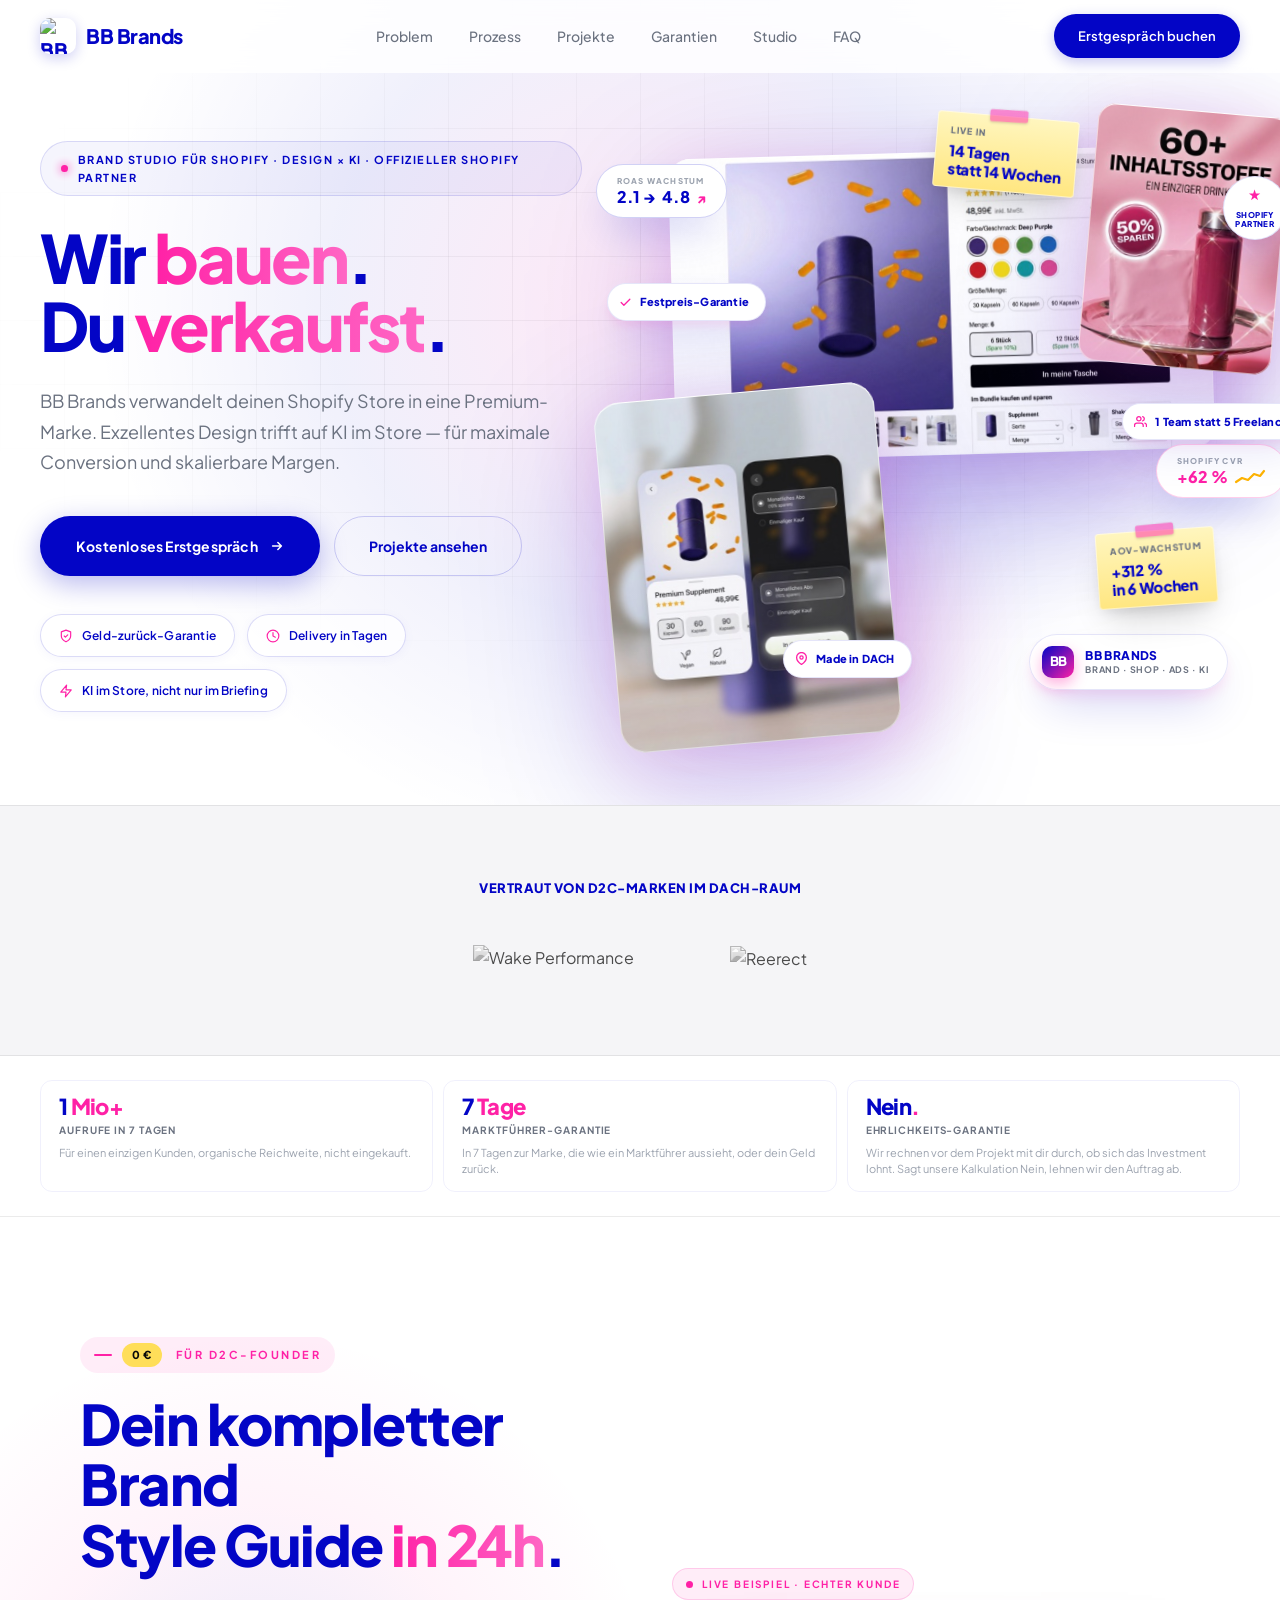
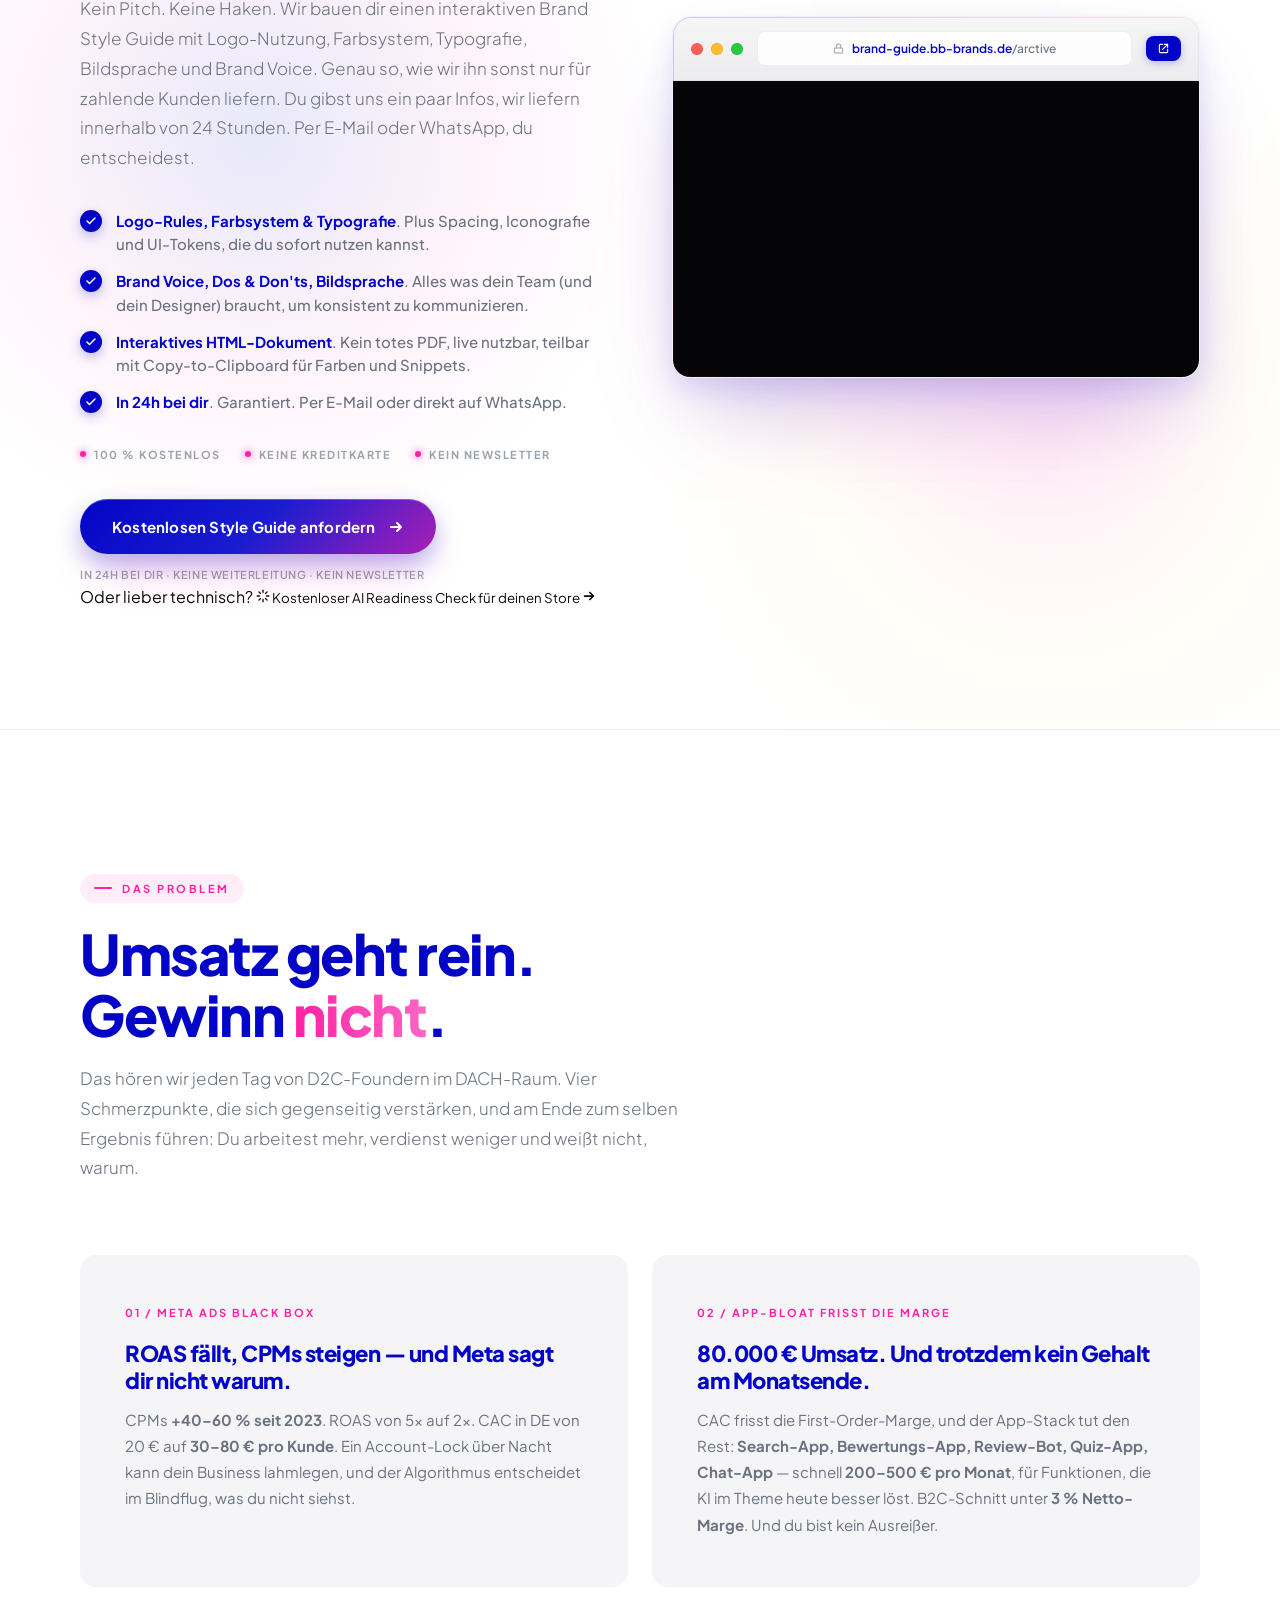
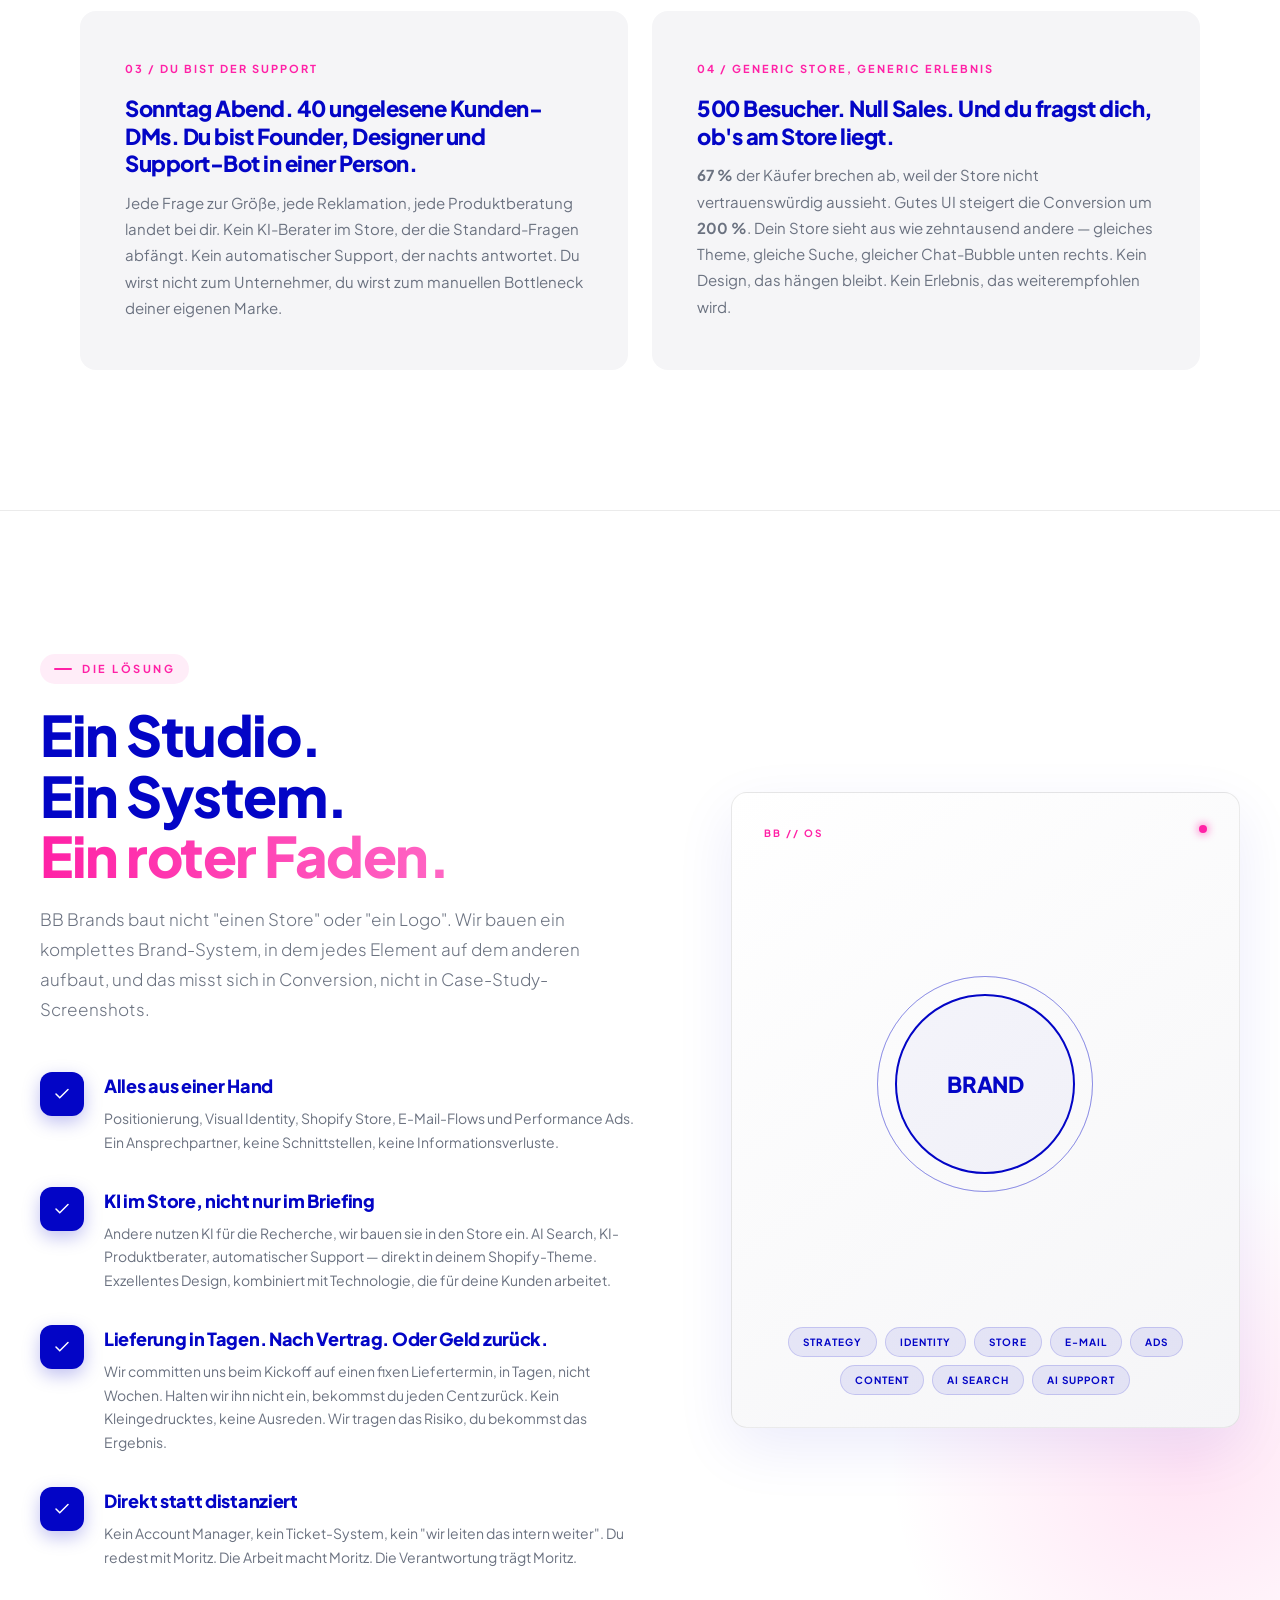
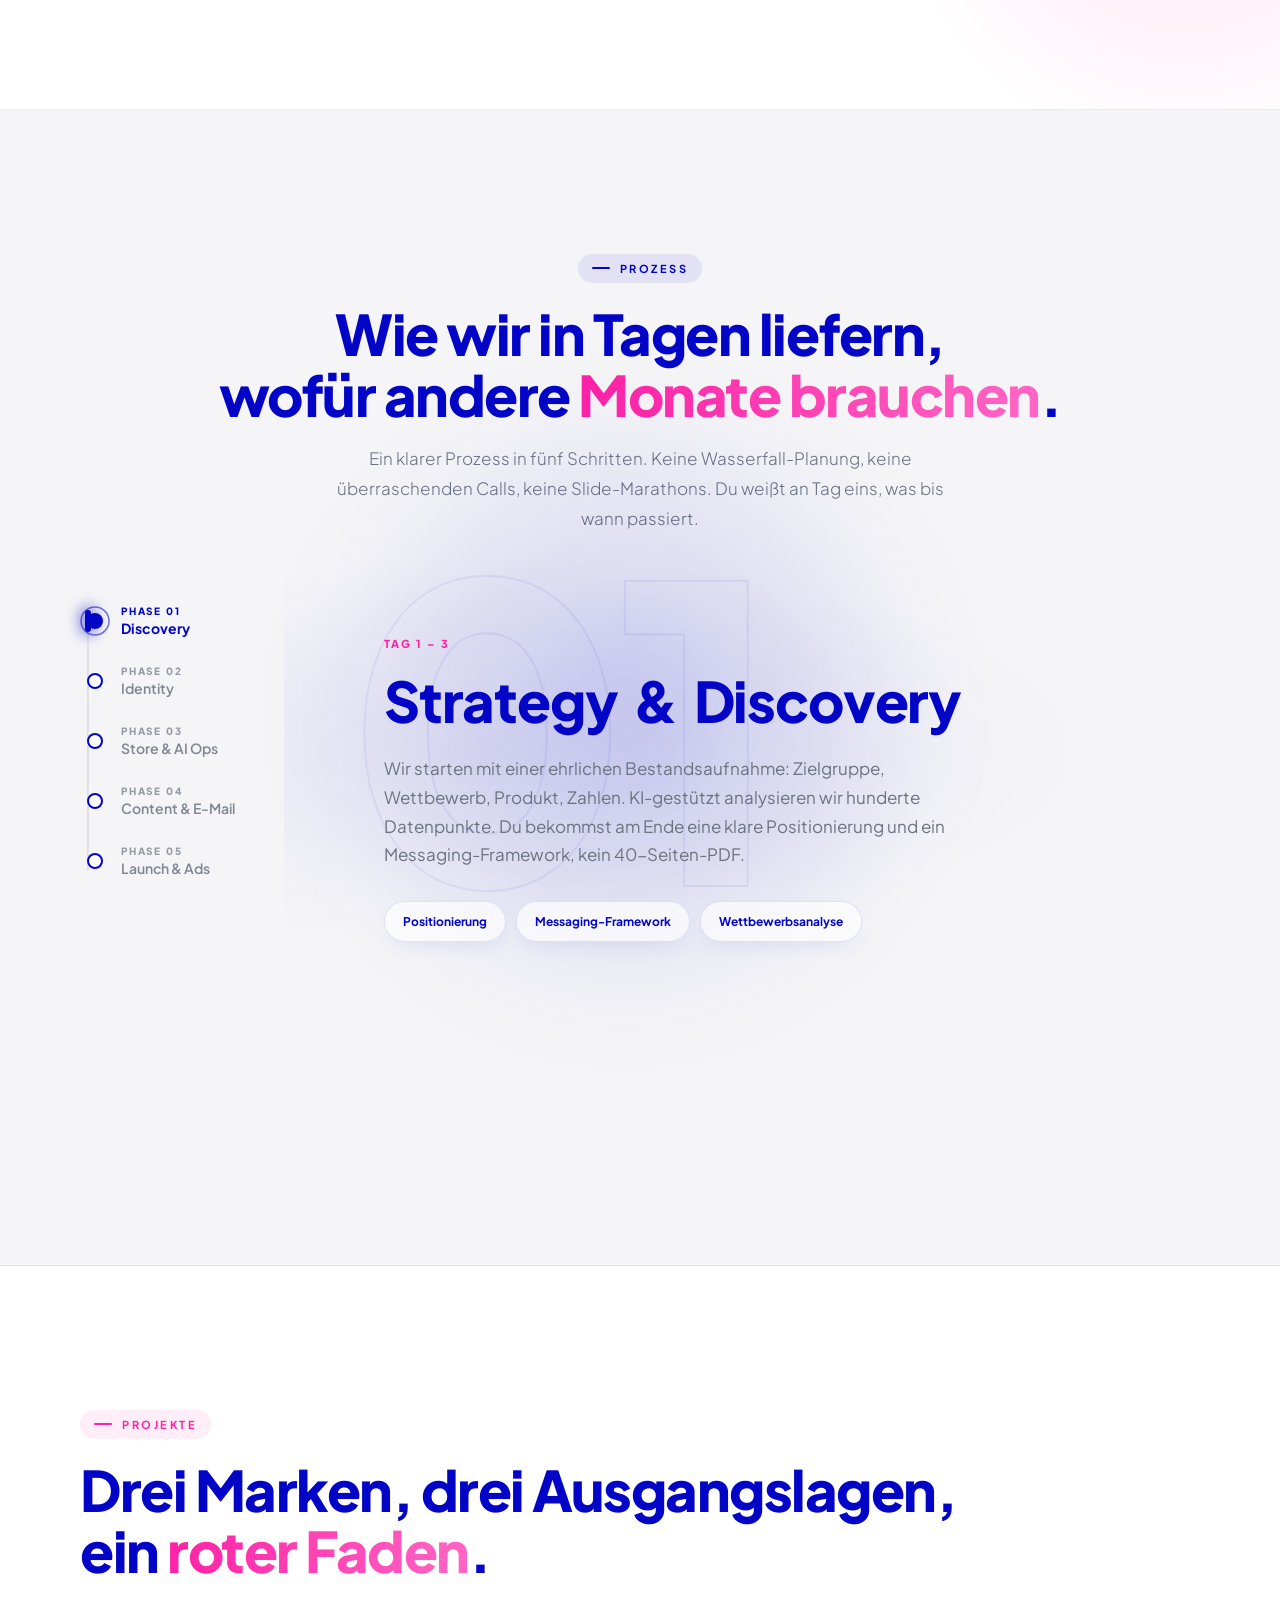
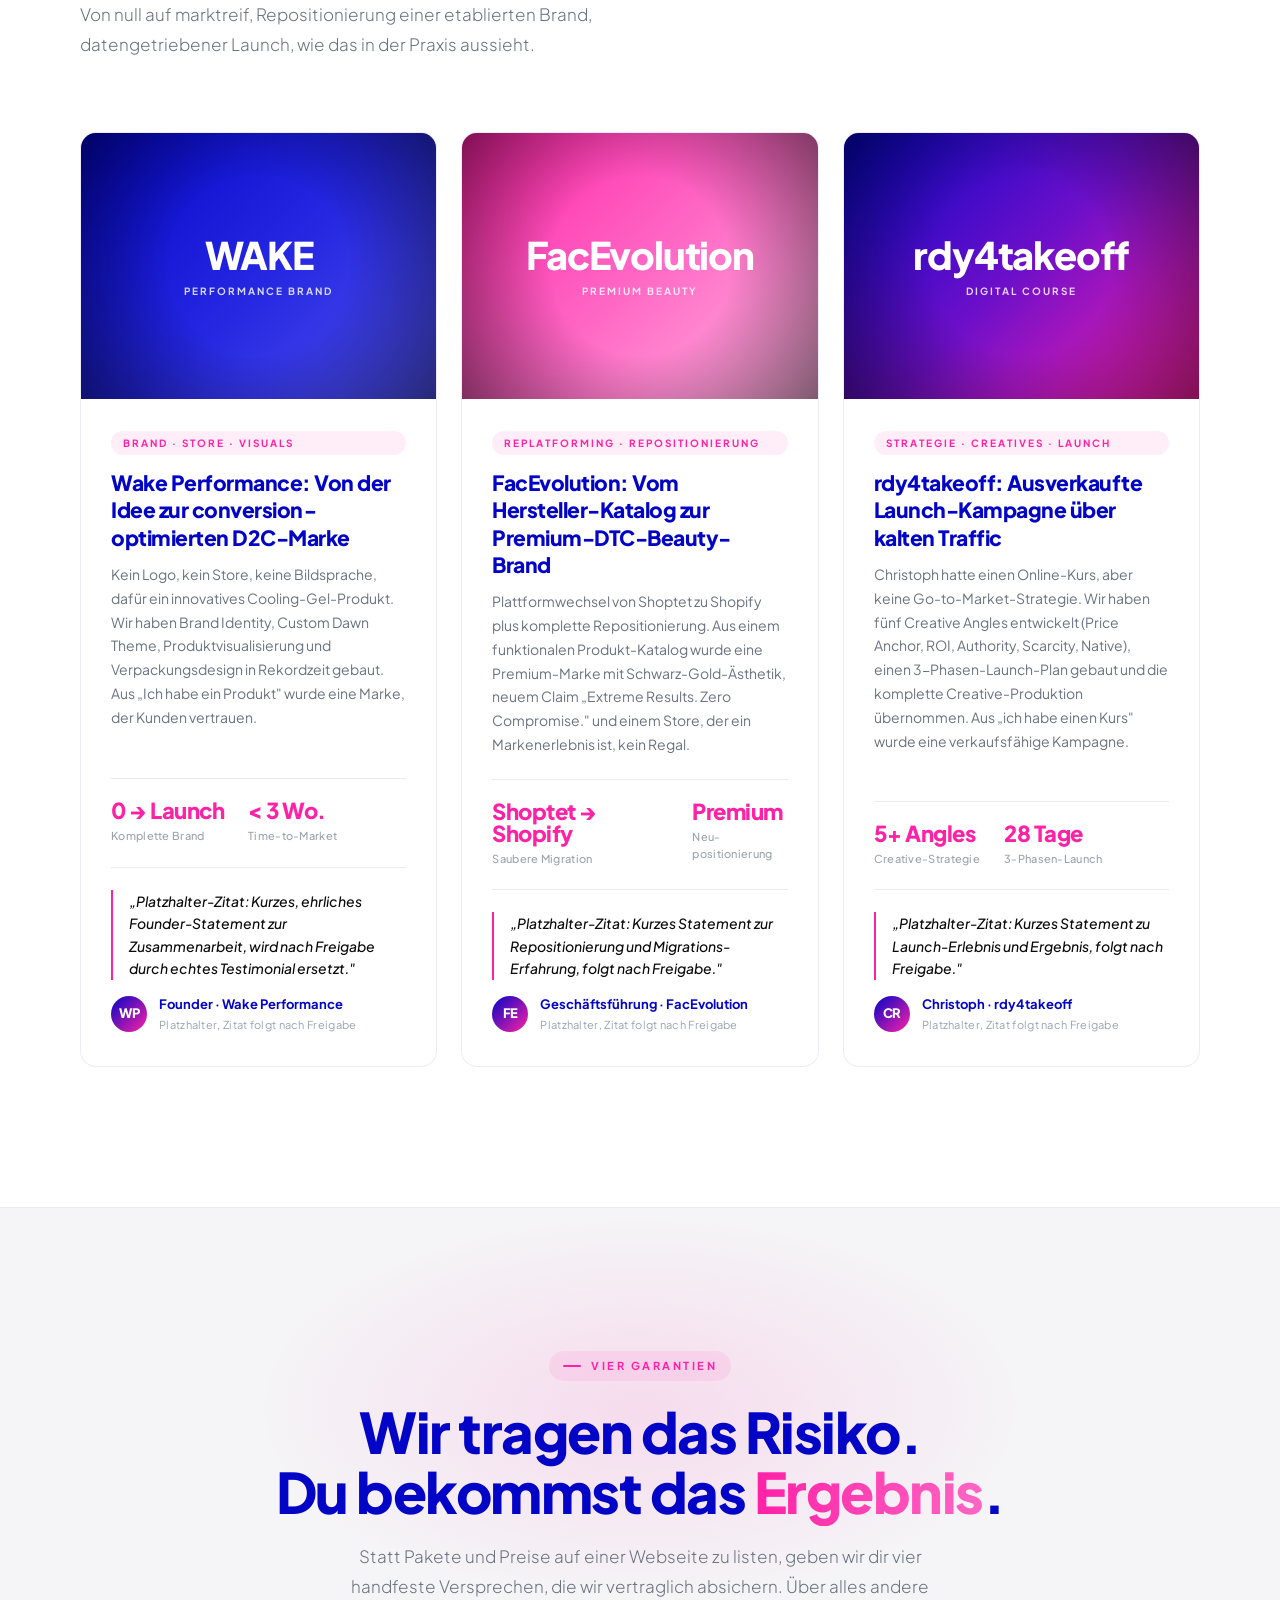
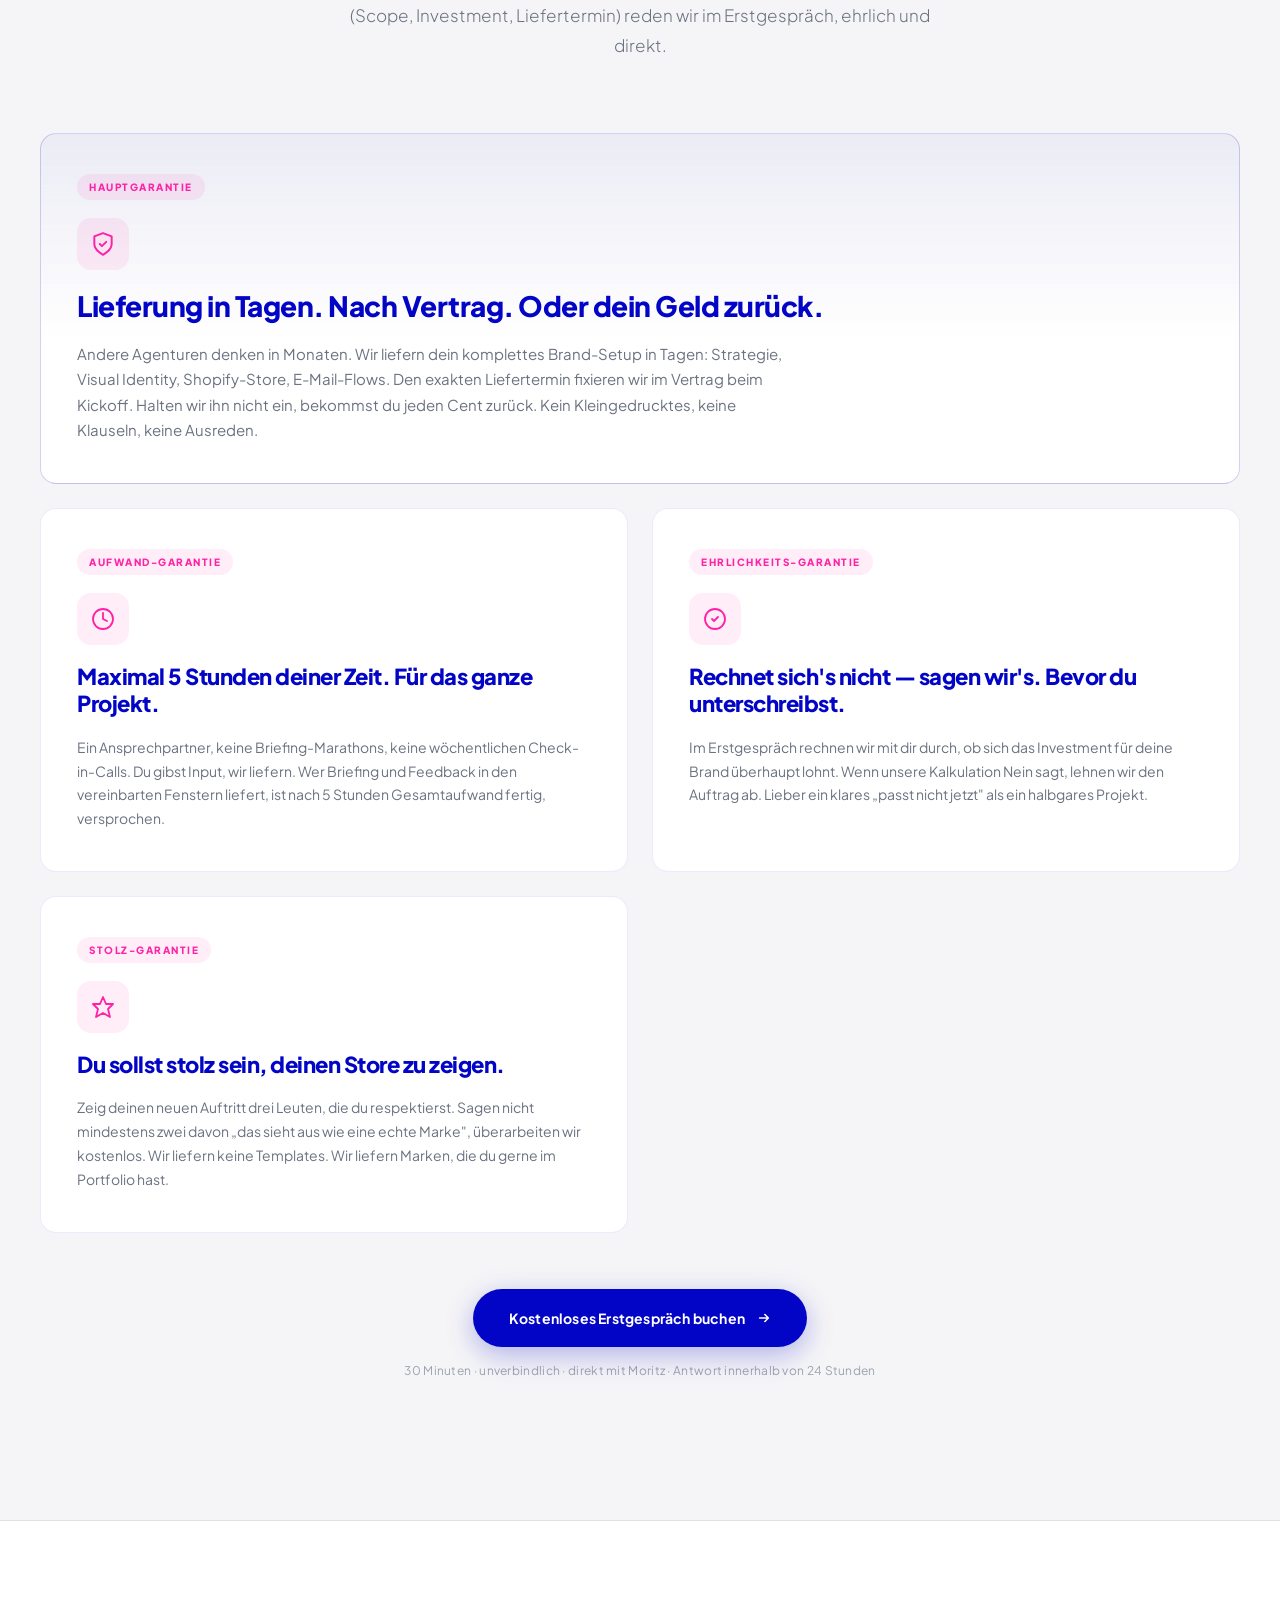
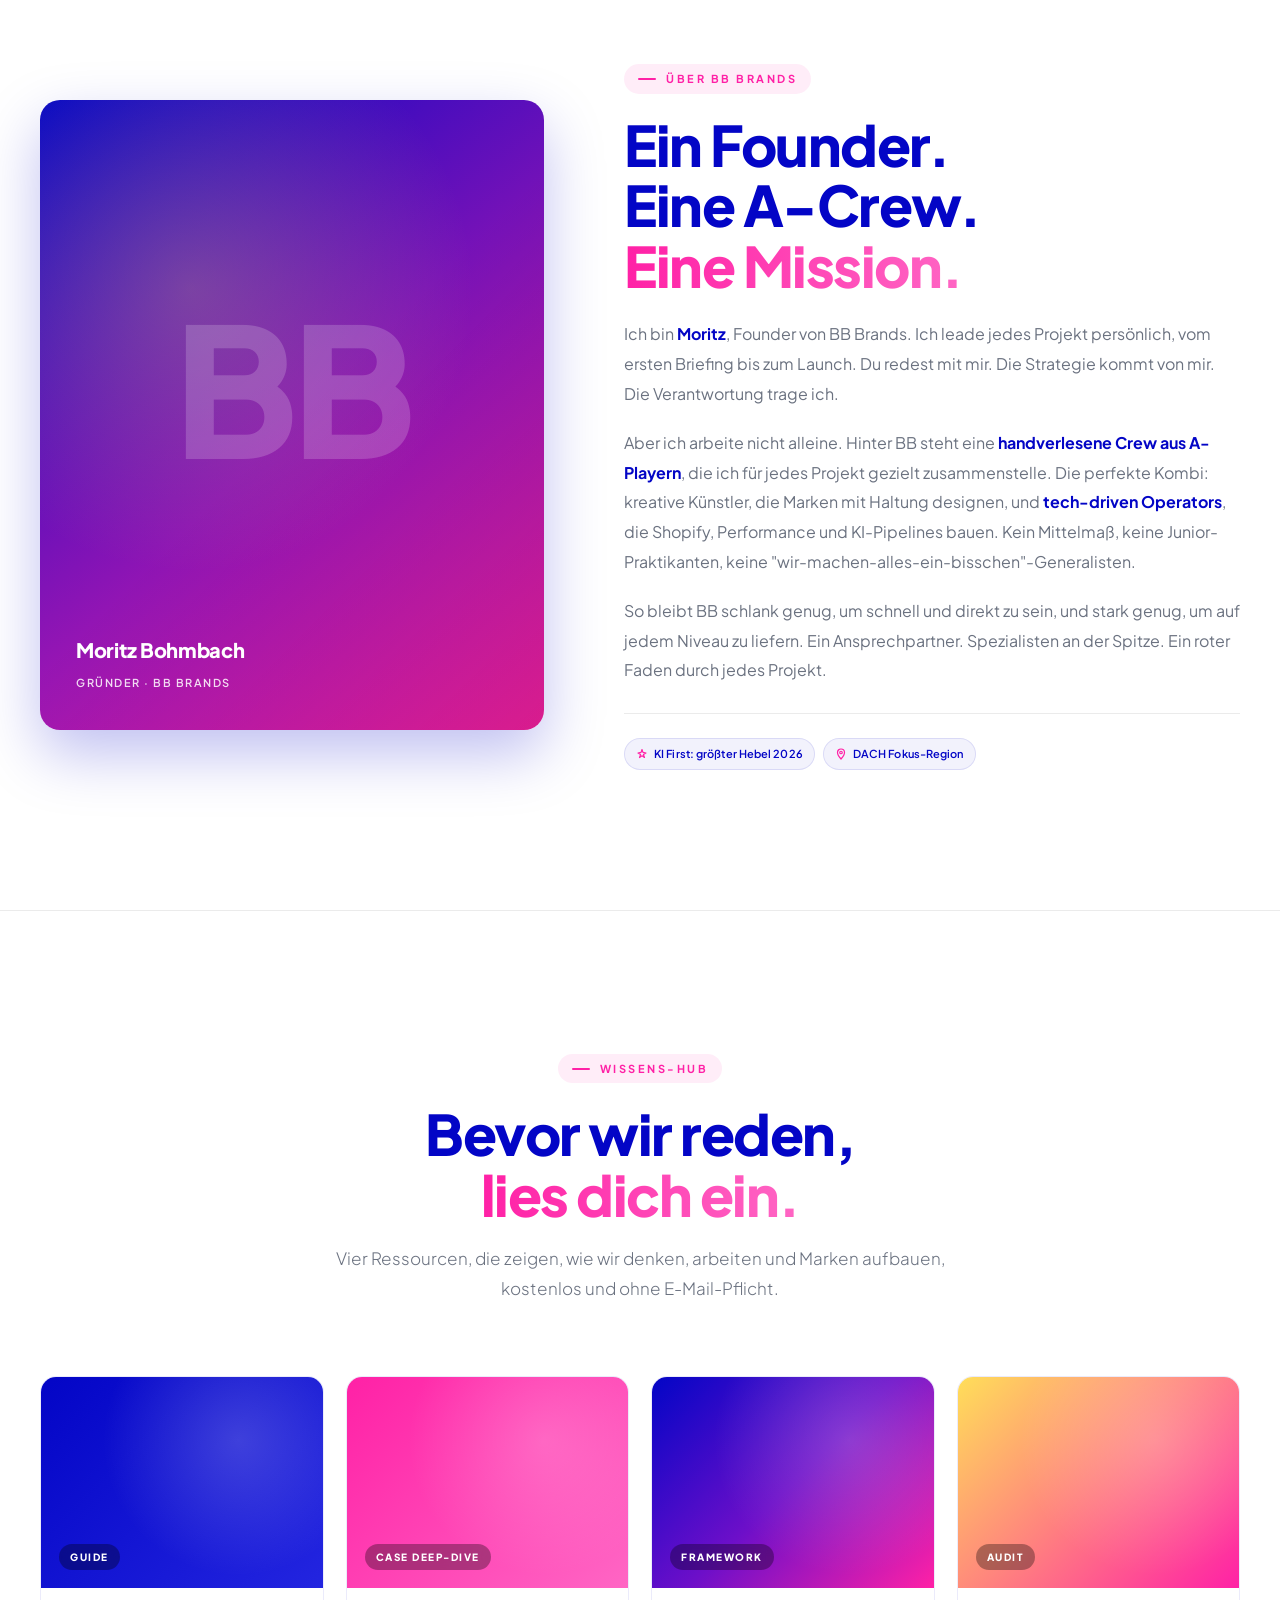
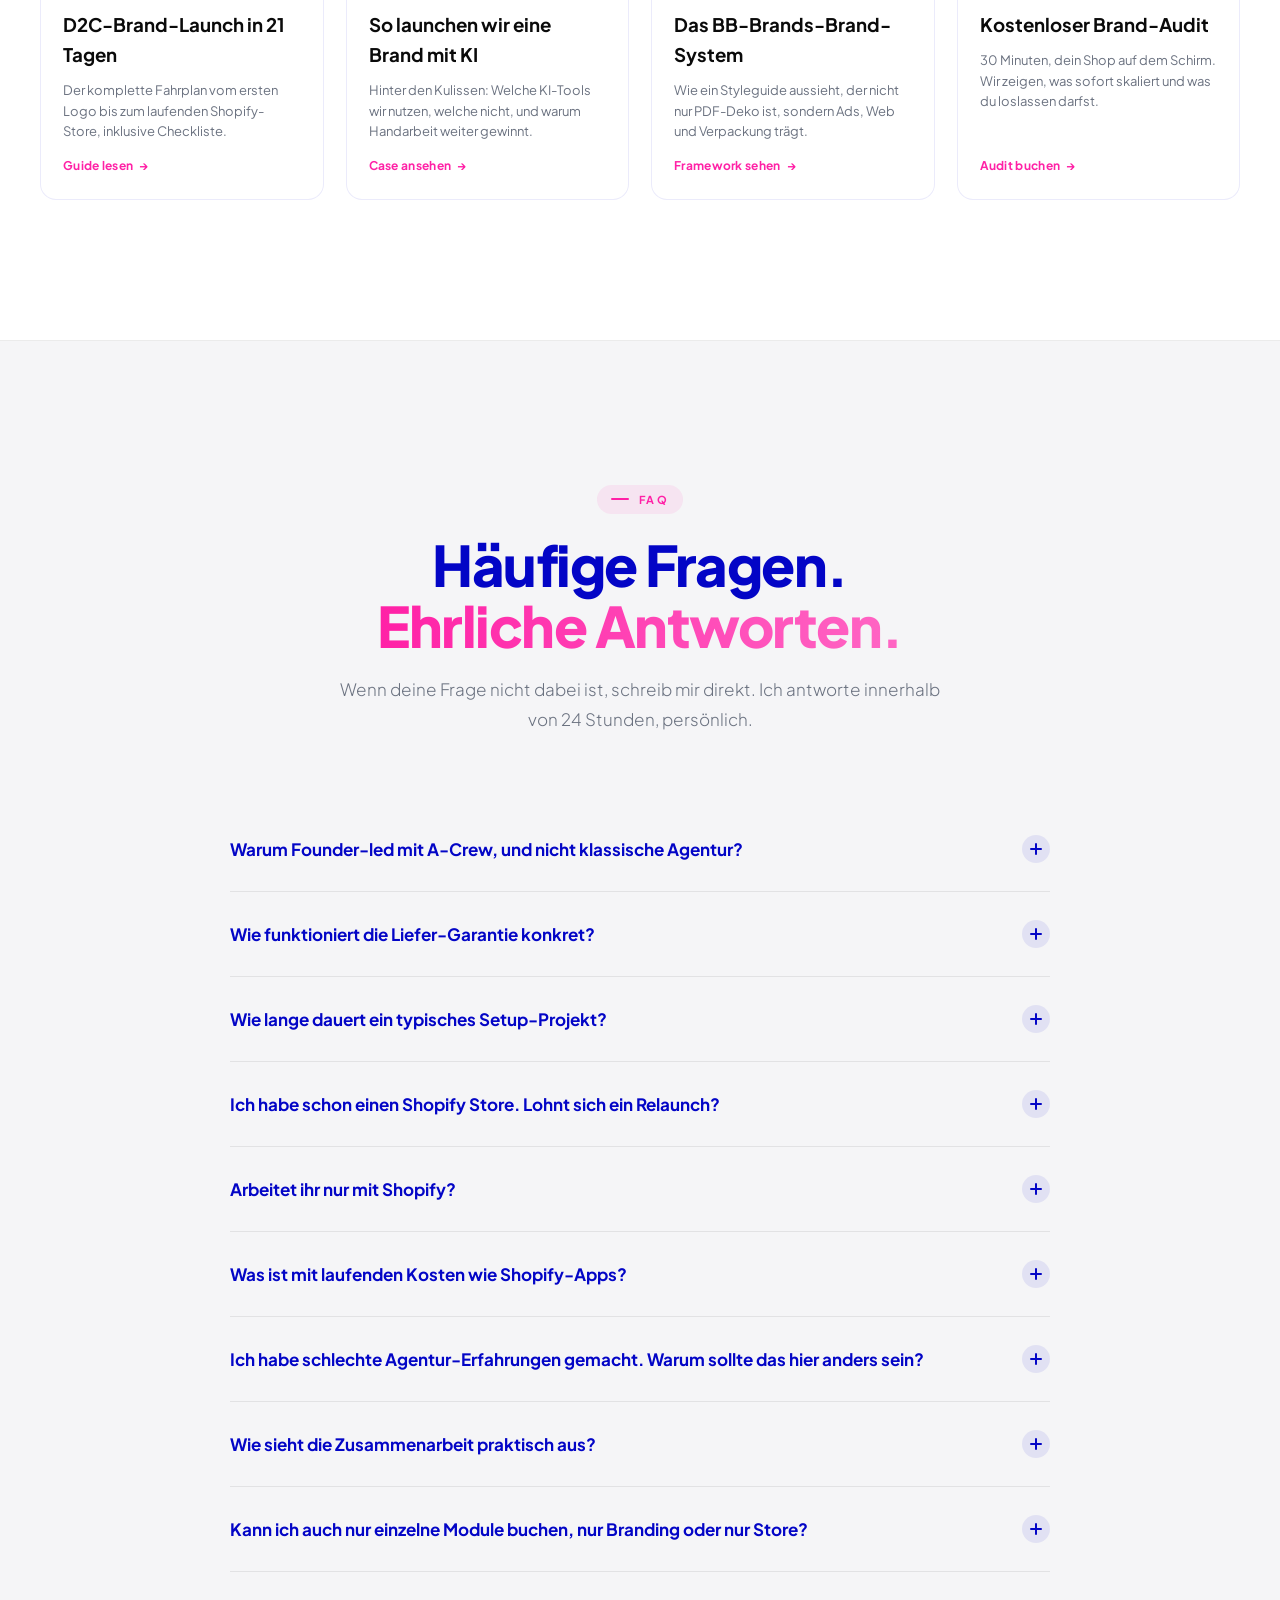
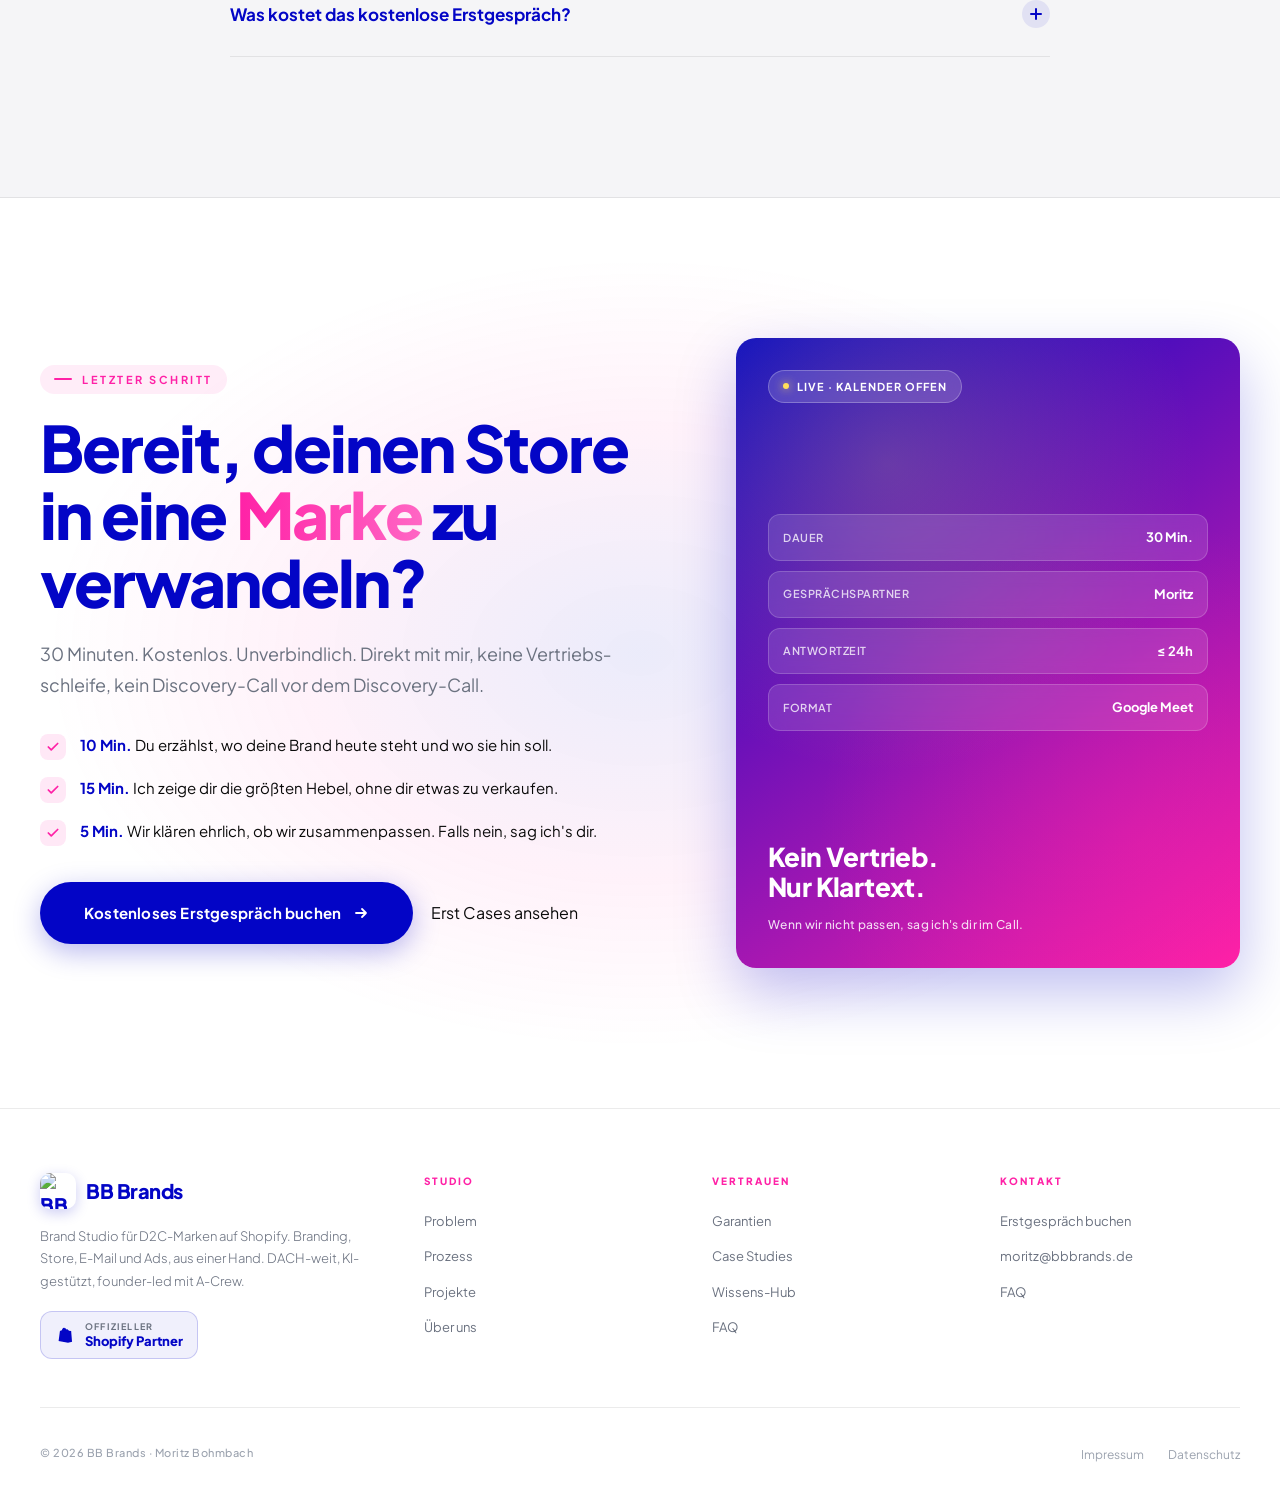
==== commit c1eef334: "feat(hero): image-driven showcase + LCP optimization Replace hand-coded ARCTIVE PDP mockup with rend" ====
--- a/index.html
+++ b/index.html
@@ -64,6 +64,18 @@
     <link rel="preconnect" href="https://fonts.googleapis.com">
     <link rel="preconnect" href="https://fonts.gstatic.com" crossorigin>
     <link href="https://fonts.googleapis.com/css2?family=Plus+Jakarta+Sans:wght@300;400;500;600;700;800&display=swap" rel="stylesheet">
+
+    <!-- Preload above-the-fold hero showcase images for fast LCP -->
+    <link rel="preload" as="image" href="assets/hero-showcase-pdp-800.jpg"
+          imagesrcset="assets/hero-showcase-pdp-800.jpg 800w, assets/hero-showcase-pdp-1200.jpg 1200w"
+          imagesizes="(max-width: 1100px) 92vw, 600px" fetchpriority="high">
+    <link rel="preload" as="image" href="assets/hero-showcase-mobile-480.jpg"
+          imagesrcset="assets/hero-showcase-mobile-480.jpg 480w, assets/hero-showcase-mobile-800.jpg 800w"
+          imagesizes="(max-width: 1100px) 48vw, 320px">
+    <link rel="preload" as="image" href="assets/hero-showcase-ad-360.jpg"
+          imagesrcset="assets/hero-showcase-ad-360.jpg 360w, assets/hero-showcase-ad-600.jpg 600w"
+          imagesizes="(max-width: 1100px) 33vw, 220px">
+
     <style>
         /* ====== RESET ====== */
         *, *::before, *::after { margin: 0; padding: 0; box-sizing: border-box; }
@@ -1617,30 +1629,58 @@
             max-height: 740px;
             min-height: 560px;
             overflow: visible;
+            position: relative;
+        }
+        .hero-stack--showcase::before {
+            /* ambient glow that grounds the floating cards in the page */
+            content: "";
+            position: absolute;
+            inset: -8% -12% -4% -12%;
+            background:
+                radial-gradient(60% 55% at 55% 45%, rgba(3, 5, 198, 0.18) 0%, rgba(3, 5, 198, 0.05) 40%, rgba(3, 5, 198, 0) 70%),
+                radial-gradient(45% 40% at 30% 80%, rgba(255, 33, 166, 0.18) 0%, rgba(255, 33, 166, 0) 65%);
+            filter: blur(20px);
+            pointer-events: none;
+            z-index: 0;
         }
         .hs-card {
             position: absolute;
             border-radius: 22px;
             overflow: hidden;
             background: #FFFFFF;
+            transition: transform 0.6s cubic-bezier(.2,.8,.2,1), filter 0.4s ease;
+            will-change: transform;
+            filter:
+                drop-shadow(0 38px 70px rgba(3, 5, 198, 0.22))
+                drop-shadow(0 14px 30px rgba(255, 33, 166, 0.14));
+            isolation: isolate;
+        }
+        .hs-card::after {
+            /* premium framing: thin inner ring + top highlight + bottom warmth */
+            content: "";
+            position: absolute;
+            inset: 0;
+            border-radius: inherit;
+            pointer-events: none;
             box-shadow:
-                0 50px 90px -28px rgba(3, 5, 198, 0.30),
-                0 22px 46px -14px rgba(255, 33, 166, 0.18),
-                0 0 0 1px rgba(3, 5, 198, 0.06),
-                inset 0 0 0 1px rgba(255, 255, 255, 0.7);
-            transition: transform 0.6s cubic-bezier(.2,.8,.2,1), box-shadow 0.4s ease;
-            will-change: transform;
+                inset 0 0 0 1px rgba(255, 255, 255, 0.55),
+                inset 0 1px 0 0 rgba(255, 255, 255, 0.95),
+                inset 0 -1px 0 0 rgba(3, 5, 198, 0.08);
+            background: linear-gradient(180deg, rgba(255,255,255,0.10) 0%, rgba(255,255,255,0) 18%, rgba(3,5,198,0.04) 100%);
+            z-index: 2;
         }
         .hs-card img {
             display: block;
             width: 100%;
             height: 100%;
             object-fit: cover;
+            position: relative;
+            z-index: 1;
         }
         .hs-card:hover {
-            box-shadow:
-                0 60px 110px -28px rgba(3, 5, 198, 0.36),
-                0 26px 56px -14px rgba(255, 33, 166, 0.26);
+            filter:
+                drop-shadow(0 50px 90px rgba(3, 5, 198, 0.30))
+                drop-shadow(0 18px 38px rgba(255, 33, 166, 0.20));
         }
 
         /* main desktop PDP */
@@ -3897,14 +3937,14 @@
             <div class="hero-text">
                 <div class="hero-badge">
                     <span class="dot"></span>
-                    Brand Studio für Shopify · Offizieller Shopify Partner · DACH
+                    Brand Studio für Shopify · Design × KI · Offizieller Shopify Partner
                 </div>
                 <h1>
                     Wir <span class="accent">bauen</span>.<br>
                     Du <span class="accent">verkaufst</span>.
                 </h1>
                 <p class="hero-sub">
-                    BB Brands verwandelt deinen Shopify Store in eine Marke, die Kunden wiedererkennen. Branding, Store, E-Mail und Ads, aus einer Hand. Ein System statt fünf Freelancer.
+                    BB Brands verwandelt deinen Shopify Store in eine Premium-Marke. Exzellentes Design trifft auf KI im Store — für maximale Conversion und skalierbare Margen.
                 </p>
                 <div class="hero-actions">
                     <a href="erstgespraech.html" class="btn-primary">
@@ -3924,7 +3964,7 @@
                     </div>
                     <div class="hero-guarantee">
                         <svg width="14" height="14" viewBox="0 0 24 24" fill="none" stroke="currentColor" stroke-width="2" stroke-linecap="round" stroke-linejoin="round"><polygon points="13 2 3 14 12 14 11 22 21 10 12 10 13 2"/></svg>
-                        <span>KI als Multiplikator</span>
+                        <span>KI im Store, nicht nur im Briefing</span>
                     </div>
                 </div>
             </div>
@@ -3934,17 +3974,32 @@
 
                 <!-- Main desktop PDP mockup -->
                 <div class="hs-card hs-pdp">
-                    <img src="assets/hero-showcase-pdp.png" alt="" loading="eager" fetchpriority="high" decoding="async">
+                    <img
+                        src="assets/hero-showcase-pdp-800.jpg"
+                        srcset="assets/hero-showcase-pdp-800.jpg 800w, assets/hero-showcase-pdp-1200.jpg 1200w"
+                        sizes="(max-width: 1100px) 92vw, 600px"
+                        width="1200" height="670"
+                        alt="" loading="eager" fetchpriority="high" decoding="async">
                 </div>
 
                 <!-- Mobile app mockup, overlapping bottom-left -->
                 <div class="hs-card hs-mobile">
-                    <img src="assets/hero-showcase-mobile.png" alt="" loading="eager" decoding="async">
+                    <img
+                        src="assets/hero-showcase-mobile-480.jpg"
+                        srcset="assets/hero-showcase-mobile-480.jpg 480w, assets/hero-showcase-mobile-800.jpg 800w"
+                        sizes="(max-width: 1100px) 48vw, 320px"
+                        width="800" height="994"
+                        alt="" loading="eager" decoding="async">
                 </div>
 
                 <!-- Ad creative, top-right -->
                 <div class="hs-card hs-ad">
-                    <img src="assets/hero-showcase-ad.png" alt="" loading="eager" decoding="async">
+                    <img
+                        src="assets/hero-showcase-ad-360.jpg"
+                        srcset="assets/hero-showcase-ad-360.jpg 360w, assets/hero-showcase-ad-600.jpg 600w"
+                        sizes="(max-width: 1100px) 33vw, 220px"
+                        width="600" height="804"
+                        alt="" loading="eager" decoding="async">
                 </div>
 
                 <!-- Floating proof cards -->
@@ -4082,12 +4137,20 @@
                         <span>Keine Kreditkarte</span>
                         <span>Kein Newsletter</span>
                     </div>
-                    <button type="button" class="lm-cta" id="lmOpenBtn" aria-haspopup="dialog" aria-controls="lmModal">
+                    <button type="button" class="lm-cta" id="lmOpenBtn" data-lm-open data-magnet="style-guide" aria-haspopup="dialog" aria-controls="lmModal">
                         <span class="lm-cta-shine" aria-hidden="true"></span>
                         <span class="lm-cta-text">Kostenlosen Style Guide anfordern</span>
                         <svg width="16" height="16" viewBox="0 0 16 16" fill="none" aria-hidden="true"><path d="M3 8h10m0 0L9 4m4 4L9 12" stroke="currentColor" stroke-width="2" stroke-linecap="round" stroke-linejoin="round"/></svg>
                     </button>
                     <p class="lm-cta-micro">In 24h bei dir · Keine Weiterleitung · Kein Newsletter</p>
+                    <div class="lm-second-magnet">
+                        <span class="lm-second-magnet-label">Oder lieber technisch?</span>
+                        <button type="button" class="lm-second-magnet-cta" data-lm-open data-magnet="ai-readiness-check" aria-haspopup="dialog" aria-controls="lmModal">
+                            <svg width="14" height="14" viewBox="0 0 24 24" fill="none" stroke="currentColor" stroke-width="2.2" stroke-linecap="round" stroke-linejoin="round" aria-hidden="true"><path d="M12 2v4"/><path d="M12 18v4"/><path d="m4.93 4.93 2.83 2.83"/><path d="m16.24 16.24 2.83 2.83"/><path d="M2 12h4"/><path d="M18 12h4"/><path d="m4.93 19.07 2.83-2.83"/><path d="m16.24 7.76 2.83-2.83"/></svg>
+                            <span>Kostenloser AI Readiness Check für deinen Store</span>
+                            <svg width="14" height="14" viewBox="0 0 16 16" fill="none" aria-hidden="true"><path d="M3 8h10m0 0L9 4m4 4L9 12" stroke="currentColor" stroke-width="2" stroke-linecap="round" stroke-linejoin="round"/></svg>
+                        </button>
+                    </div>
                 </div>
 
                 <div class="lm-showcase reveal" id="lmShowcase">
@@ -4136,7 +4199,7 @@
                 </button>
                 <div class="lm-modal-body">
                     <div class="lm-form-head" id="lmFormHead">
-                        <div class="lm-form-eyebrow">Style Guide anfordern</div>
+                        <div class="lm-form-eyebrow" id="lmFormEyebrow">Style Guide anfordern</div>
                         <h3 id="lmModalTitle">Ein paar Infos — und er ist unterwegs.</h3>
                     </div>
                     <!--
@@ -4146,6 +4209,7 @@
                     -->
                     <form class="lm-form" id="lmForm" action="/api/leads" method="POST" novalidate>
                             <input type="text" name="_gotcha" style="display:none" tabindex="-1" autocomplete="off">
+                            <input type="hidden" name="magnet" id="lmMagnetField" value="style-guide">
 
                             <div class="lm-row-2">
                                 <div class="lm-field">
@@ -4198,7 +4262,7 @@
                                     <span class="lm-consent-box" aria-hidden="true"></span>
                                     <span class="lm-consent-text">
                                         <span class="lm-consent-tag required">Pflicht</span>
-                                        Ich willige ein, dass BB Brands meine Angaben sowie öffentlich zugängliche Markenelemente meiner Webseite (Logo, Farben, Typografie, Texte) verarbeitet, um meinen kostenlosen Brand Style Guide zu erstellen und an mich auszuliefern. Dabei werden die relevanten Inhalte zur automatisierten Analyse an <strong>Manus&nbsp;AI</strong> (Butterfly&nbsp;Effect&nbsp;Pte&nbsp;Ltd, Singapur) übermittelt, ein Drittland ohne EU-Angemessenheitsbeschluss. Details und meine Rechte in der <a href="/datenschutz" target="_blank" rel="noopener">Datenschutzerklärung</a>.
+                                        Ich willige ein, dass BB Brands meine Angaben sowie öffentlich zugängliche Inhalte meiner Webseite (Markenelemente, Texte, Store-Struktur) verarbeitet, um meinen kostenlosen Lead-Magnet (Brand Style Guide oder AI Readiness Check) zu erstellen und an mich auszuliefern. Dabei werden die relevanten Inhalte zur automatisierten Analyse an <strong>Manus&nbsp;AI</strong> (Butterfly&nbsp;Effect&nbsp;Pte&nbsp;Ltd, Singapur) übermittelt, ein Drittland ohne EU-Angemessenheitsbeschluss. Details und meine Rechte in der <a href="/datenschutz" target="_blank" rel="noopener">Datenschutzerklärung</a>.
                                     </span>
                                 </label>
                                 <label class="lm-consent" id="lmConsentReference">
@@ -4223,7 +4287,7 @@
                                 <svg width="28" height="28" viewBox="0 0 24 24" fill="none" stroke="currentColor" stroke-width="3" stroke-linecap="round" stroke-linejoin="round"><polyline points="20 6 9 17 4 12"/></svg>
                             </div>
                             <h3>Passt! Wir sind dran.</h3>
-                            <p>Du bekommst deinen Brand Style Guide innerhalb der nächsten 24 Stunden per <strong id="lmDeliveryChannel">E-Mail</strong>. Check schon mal deinen Posteingang.</p>
+                            <p><span id="lmSuccessLead">Du bekommst deinen Brand Style Guide</span> innerhalb der nächsten 24 Stunden per <strong id="lmDeliveryChannel">E-Mail</strong>. Check schon mal deinen Posteingang.</p>
                         </div>
                     </div>
                 </div>
@@ -4246,19 +4310,19 @@
                     <p>CPMs <strong>+40–60 % seit 2023</strong>. ROAS von 5x auf 2x. CAC in DE von 20 € auf <strong>30–80 € pro Kunde</strong>. Ein Account-Lock über Nacht kann dein Business lahmlegen, und der Algorithmus entscheidet im Blindflug, was du nicht siehst.</p>
                 </article>
                 <article class="problem-card reveal">
-                    <div class="problem-num">02 / UMSATZ OHNE GEWINN</div>
+                    <div class="problem-num">02 / APP-BLOAT FRISST DIE MARGE</div>
                     <h3>80.000 € Umsatz. Und trotzdem kein Gehalt am Monatsende.</h3>
-                    <p>Der stille Killer im D2C: CAC frisst die First-Order-Marge, Apps kosten <strong>200 €+ pro Monat</strong>, und die Buchhaltung zeigt, was Vanity-Metrics verschweigen. B2C-Schnitt liegt unter <strong>3 % Netto-Marge</strong>, und du bist kein Ausreißer.</p>
+                    <p>CAC frisst die First-Order-Marge, und der App-Stack tut den Rest: <strong>Search-App, Bewertungs-App, Review-Bot, Quiz-App, Chat-App</strong> — schnell <strong>200–500 € pro Monat</strong>, für Funktionen, die KI im Theme heute besser löst. B2C-Schnitt unter <strong>3 % Netto-Marge</strong>. Und du bist kein Ausreißer.</p>
                 </article>
                 <article class="problem-card reveal">
-                    <div class="problem-num">03 / ÜBERFORDERUNG</div>
-                    <h3>Sonntag Abend. Die To-Do-Liste explodiert. Du bist Founder, Designer, Support und Buchhalter in einer Person.</h3>
-                    <p>Das Shopify-Setup ist „confusing and overwhelming". Der dritte Freelancer liefert wieder nicht. Jedes Theme-Update killt den Checkout. Irgendwann ist <em>„ich mach's halt selbst"</em> keine Entscheidung mehr, sondern Resignation.</p>
+                    <div class="problem-num">03 / DU BIST DER SUPPORT</div>
+                    <h3>Sonntag Abend. 40 ungelesene Kunden-DMs. Du bist Founder, Designer und Support-Bot in einer Person.</h3>
+                    <p>Jede Frage zur Größe, jede Reklamation, jede Produktberatung landet bei dir. Kein KI-Berater im Store, der die Standard-Fragen abfängt. Kein automatischer Support, der nachts antwortet. Du wirst nicht zum Unternehmer, du wirst zum manuellen Bottleneck deiner eigenen Marke.</p>
                 </article>
                 <article class="problem-card reveal">
-                    <div class="problem-num">04 / KEINE ECHTE MARKE</div>
+                    <div class="problem-num">04 / GENERIC STORE, GENERIC ERLEBNIS</div>
                     <h3>500 Besucher. Null Sales. Und du fragst dich, ob's am Store liegt.</h3>
-                    <p><strong>67 %</strong> der Käufer brechen ab, weil der Store nicht vertrauenswürdig aussieht. Gutes UI steigert die Conversion um <strong>200 %</strong>. Aber dein Store sieht aus wie zehntausend andere, oder schlimmer: wie ein Dropshipping-Experiment, das jeder in drei Sekunden durchschaut.</p>
+                    <p><strong>67 %</strong> der Käufer brechen ab, weil der Store nicht vertrauenswürdig aussieht. Gutes UI steigert die Conversion um <strong>200 %</strong>. Dein Store sieht aus wie zehntausend andere — gleiches Theme, gleiche Suche, gleicher Chat-Bubble unten rechts. Kein Design, das hängen bleibt. Kein Erlebnis, das weiterempfohlen wird.</p>
                 </article>
             </div>
         </div>
@@ -4286,8 +4350,8 @@
                             <svg width="18" height="18" viewBox="0 0 24 24" fill="none" stroke="currentColor" stroke-width="2" stroke-linecap="round"><polyline points="20 6 9 17 4 12"/></svg>
                         </div>
                         <div>
-                            <h4>KI als Multiplikator, nicht als Alibi</h4>
-                            <p>KI beschleunigt Recherche, Analyse und Ausführung. Die Strategie und das Design bleiben handgemacht, deshalb liefern wir in Tagen, nicht Monaten, ohne bei der Qualität Abstriche zu machen.</p>
+                            <h4>KI im Store, nicht nur im Briefing</h4>
+                            <p>Andere nutzen KI für die Recherche, wir bauen sie in den Store ein. AI Search, KI-Produktberater, automatischer Support — direkt in deinem Shopify-Theme. Exzellentes Design, kombiniert mit Technologie, die für deine Kunden arbeitet.</p>
                         </div>
                     </div>
                     <div class="solution-point">
@@ -4325,6 +4389,8 @@
                     <span>E-Mail</span>
                     <span>Ads</span>
                     <span>Content</span>
+                    <span>AI Search</span>
+                    <span>AI Support</span>
                 </div>
             </div>
         </div>
@@ -4359,7 +4425,7 @@
                         <span class="process-dot"></span>
                         <span class="process-tab-text">
                             <span class="process-tab-phase">Phase 03</span>
-                            <span class="process-tab-name">Store Build</span>
+                            <span class="process-tab-name">Store &amp; AI Ops</span>
                         </span>
                     </button>
                     <button class="process-tab" data-step="4" type="button">
@@ -4401,11 +4467,13 @@
                     </div>
                     <div class="process-step" data-step="3">
                         <span class="process-day-tag">Tag 8 – 16</span>
-                        <h4>Shopify Store Build</h4>
-                        <p>Custom Liquid Theme, Performance-optimiert, mobile-first, Conversion-fokussiert. Jede Sektion mit einem Ziel: den Besucher zum Kauf führen, ohne aufdringlich zu wirken. Keine App-Armee, keine 29-Euro-Monats-Abos für jede Kleinigkeit.</p>
+                        <h4>Shopify Store Build &amp; AI Operations</h4>
+                        <p>Custom Liquid Theme, Performance-optimiert, mobile-first, Conversion-fokussiert. Jede Sektion mit einem Ziel: den Besucher zum Kauf führen, ohne aufdringlich zu wirken. Direkt im Theme: <strong>AI Search</strong>, <strong>KI-Produktberater</strong>, <strong>automatisierter Support</strong> und <strong>Auto-Tagging</strong> — Funktionen, für die andere fünf Apps stapeln. Keine App-Armee, keine 29-Euro-Monats-Abos für jede Kleinigkeit.</p>
                         <div class="process-chips">
                             <span class="process-chip">Custom Theme</span>
-                            <span class="process-chip">Mobile-first</span>
+                            <span class="process-chip">AI Search</span>
+                            <span class="process-chip">KI-Produktberater</span>
+                            <span class="process-chip">AI Support</span>
                             <span class="process-chip">CRO-ready</span>
                         </div>
                     </div>
@@ -4941,13 +5009,40 @@
         // ====== LEAD MAGNET MODAL ======
         (function () {
             const modal = document.getElementById('lmModal');
-            const openBtn = document.getElementById('lmOpenBtn');
-            if (!modal || !openBtn) return;
+            const openers = document.querySelectorAll('[data-lm-open]');
+            if (!modal || !openers.length) return;
             const closers = modal.querySelectorAll('[data-lm-close]');
             const firstField = modal.querySelector('#lm-name');
+            const magnetField = document.getElementById('lmMagnetField');
+            const eyebrowEl = document.getElementById('lmFormEyebrow');
+            const titleEl = document.getElementById('lmModalTitle');
+            const submitText = modal.querySelector('.lm-submit-text');
             let lastFocus = null;
 
-            const openModal = () => {
+            // Per-magnet Texte fuer Modal + Submit-Button
+            const MAGNET_COPY = {
+                'style-guide': {
+                    eyebrow: 'Style Guide anfordern',
+                    title: 'Ein paar Infos — und er ist unterwegs.',
+                    submit: 'Kostenlosen Style Guide anfordern'
+                },
+                'ai-readiness-check': {
+                    eyebrow: 'AI Readiness Check anfordern',
+                    title: 'Wir analysieren deinen Store auf KI-Potenzial.',
+                    submit: 'AI Readiness Check anfordern'
+                }
+            };
+
+            const applyMagnet = (magnet) => {
+                const copy = MAGNET_COPY[magnet] || MAGNET_COPY['style-guide'];
+                if (magnetField) magnetField.value = magnet;
+                if (eyebrowEl) eyebrowEl.textContent = copy.eyebrow;
+                if (titleEl) titleEl.textContent = copy.title;
+                if (submitText) submitText.textContent = copy.submit;
+            };
+
+            const openModal = (magnet) => {
+                applyMagnet(magnet || 'style-guide');
                 lastFocus = document.activeElement;
                 modal.hidden = false;
                 // Force reflow so transition runs
@@ -4965,7 +5060,9 @@
                 }, 380);
             };
 
-            openBtn.addEventListener('click', openModal);
+            openers.forEach(btn => {
+                btn.addEventListener('click', () => openModal(btn.getAttribute('data-magnet')));
+            });
             closers.forEach(el => el.addEventListener('click', closeModal));
             document.addEventListener('keydown', (e) => {
                 if (e.key === 'Escape' && modal.classList.contains('is-open')) closeModal();
@@ -4983,7 +5080,6 @@
             const channelLabel = document.getElementById('lmDeliveryChannel');
             const submitBtn = form.querySelector('.lm-submit');
             const submitText = form.querySelector('.lm-submit-text');
-            const originalBtnText = submitText.textContent;
 
             // Phone field highlight + required toggle based on delivery choice
             const updatePhoneState = () => {
@@ -5001,8 +5097,14 @@
             });
             updatePhoneState();
 
-            const showSuccess = (channel) => {
+            const showSuccess = (channel, magnet) => {
                 channelLabel.textContent = channel === 'whatsapp' ? 'WhatsApp' : 'E-Mail';
+                const successLead = document.getElementById('lmSuccessLead');
+                if (successLead) {
+                    successLead.textContent = magnet === 'ai-readiness-check'
+                        ? 'Du bekommst deinen AI Readiness Check'
+                        : 'Du bekommst deinen Brand Style Guide';
+                }
                 form.hidden = true;
                 if (formHead) formHead.hidden = true;
                 successEl.hidden = false;
@@ -5034,9 +5136,12 @@
 
                 const formData = new FormData(form);
                 const delivery = formData.get('delivery');
+                const magnet = formData.get('magnet') || 'style-guide';
+                const previousBtnText = submitText.textContent;
 
                 // Build JSON payload for /api/leads
                 const payload = {
+                    magnet: magnet,
                     name: formData.get('name'),
                     company: formData.get('company'),
                     website: formData.get('website'),
@@ -5061,7 +5166,7 @@
                     });
                     const data = await res.json().catch(() => ({}));
                     if (res.ok && data.ok) {
-                        showSuccess(delivery);
+                        showSuccess(delivery, magnet);
                     } else if (res.status === 400 && data.errors) {
                         const msgs = Object.values(data.errors).join(' · ');
                         throw new Error(msgs);
@@ -5070,8 +5175,8 @@
                     }
                 } catch (err) {
                     submitBtn.disabled = false;
-                    submitText.textContent = originalBtnText;
-                    alert('Da ist leider etwas schiefgelaufen: ' + err.message + '\n\nSchreib uns direkt an moritz@bbbrands.de. Wir senden dir den Style Guide trotzdem.');
+                    submitText.textContent = previousBtnText;
+                    alert('Da ist leider etwas schiefgelaufen: ' + err.message + '\n\nSchreib uns direkt an moritz@bbbrands.de. Wir kümmern uns trotzdem um dich.');
                 }
             });
         })();
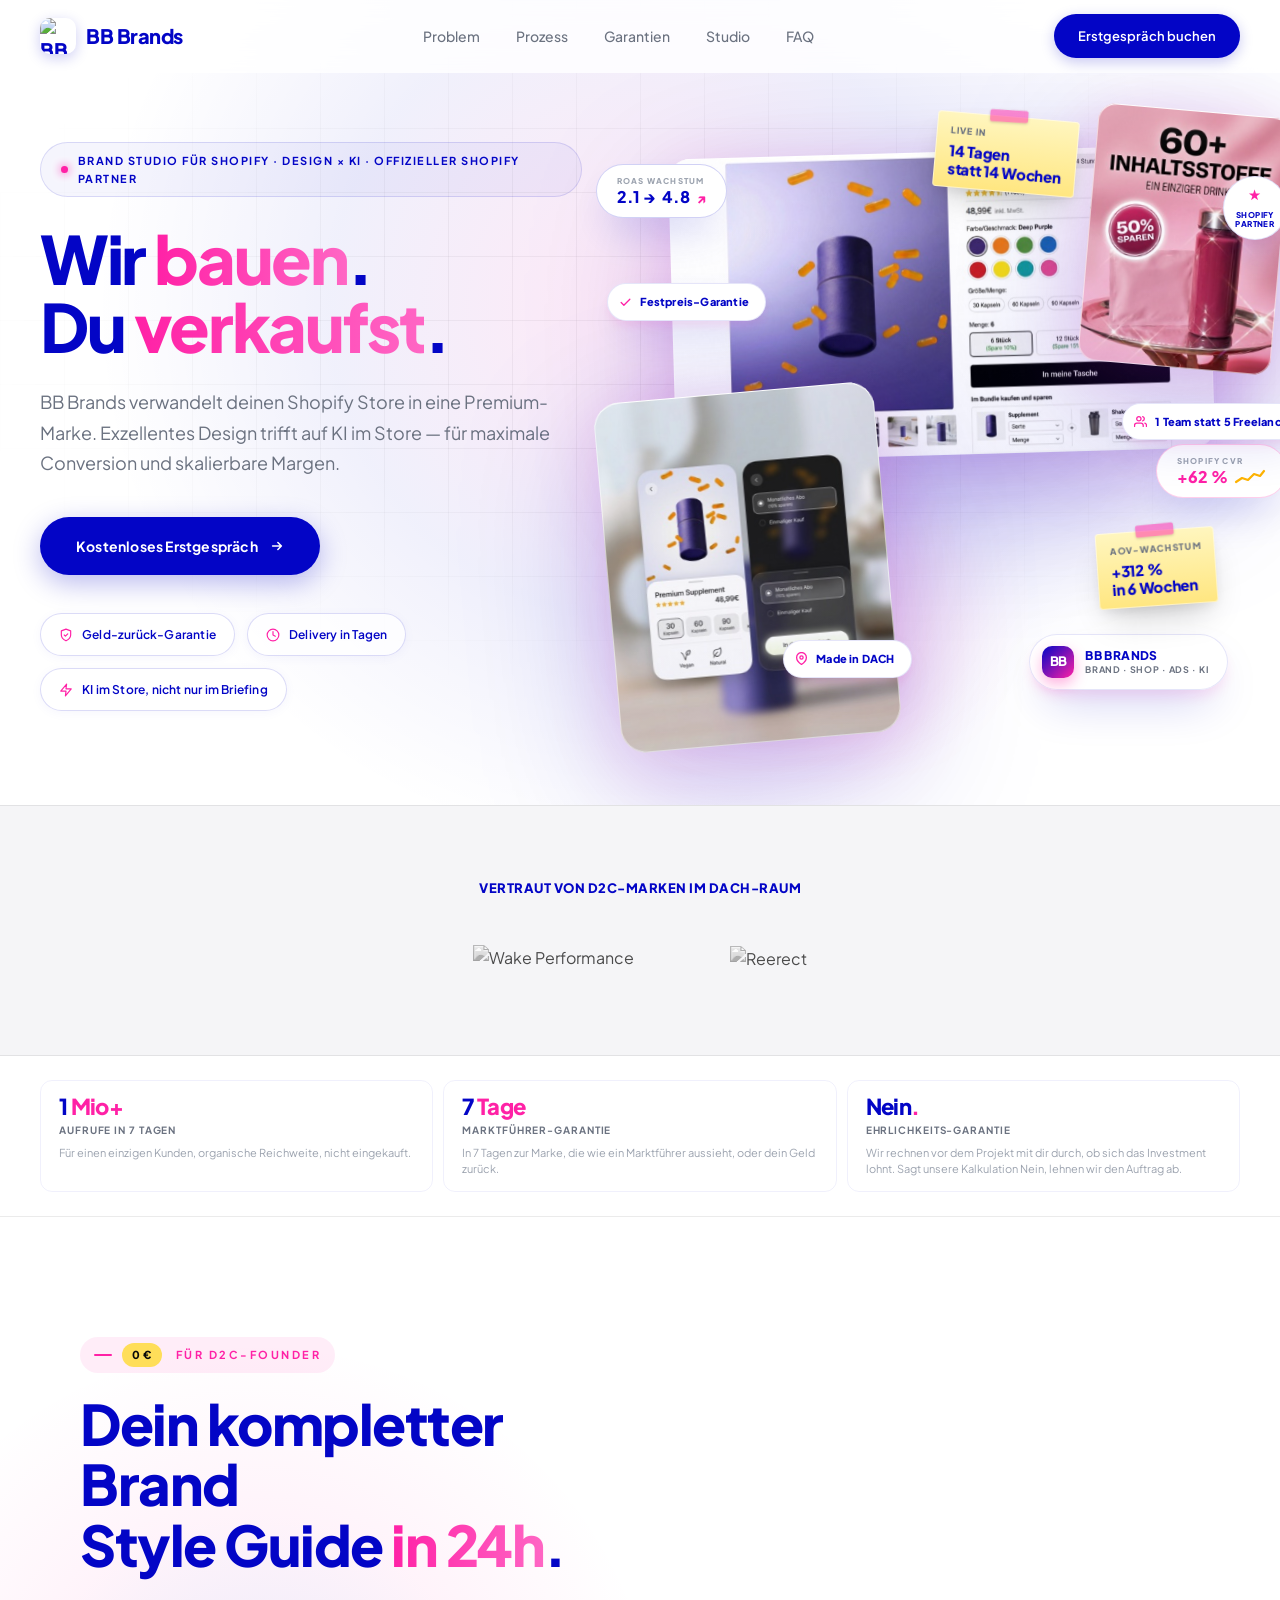
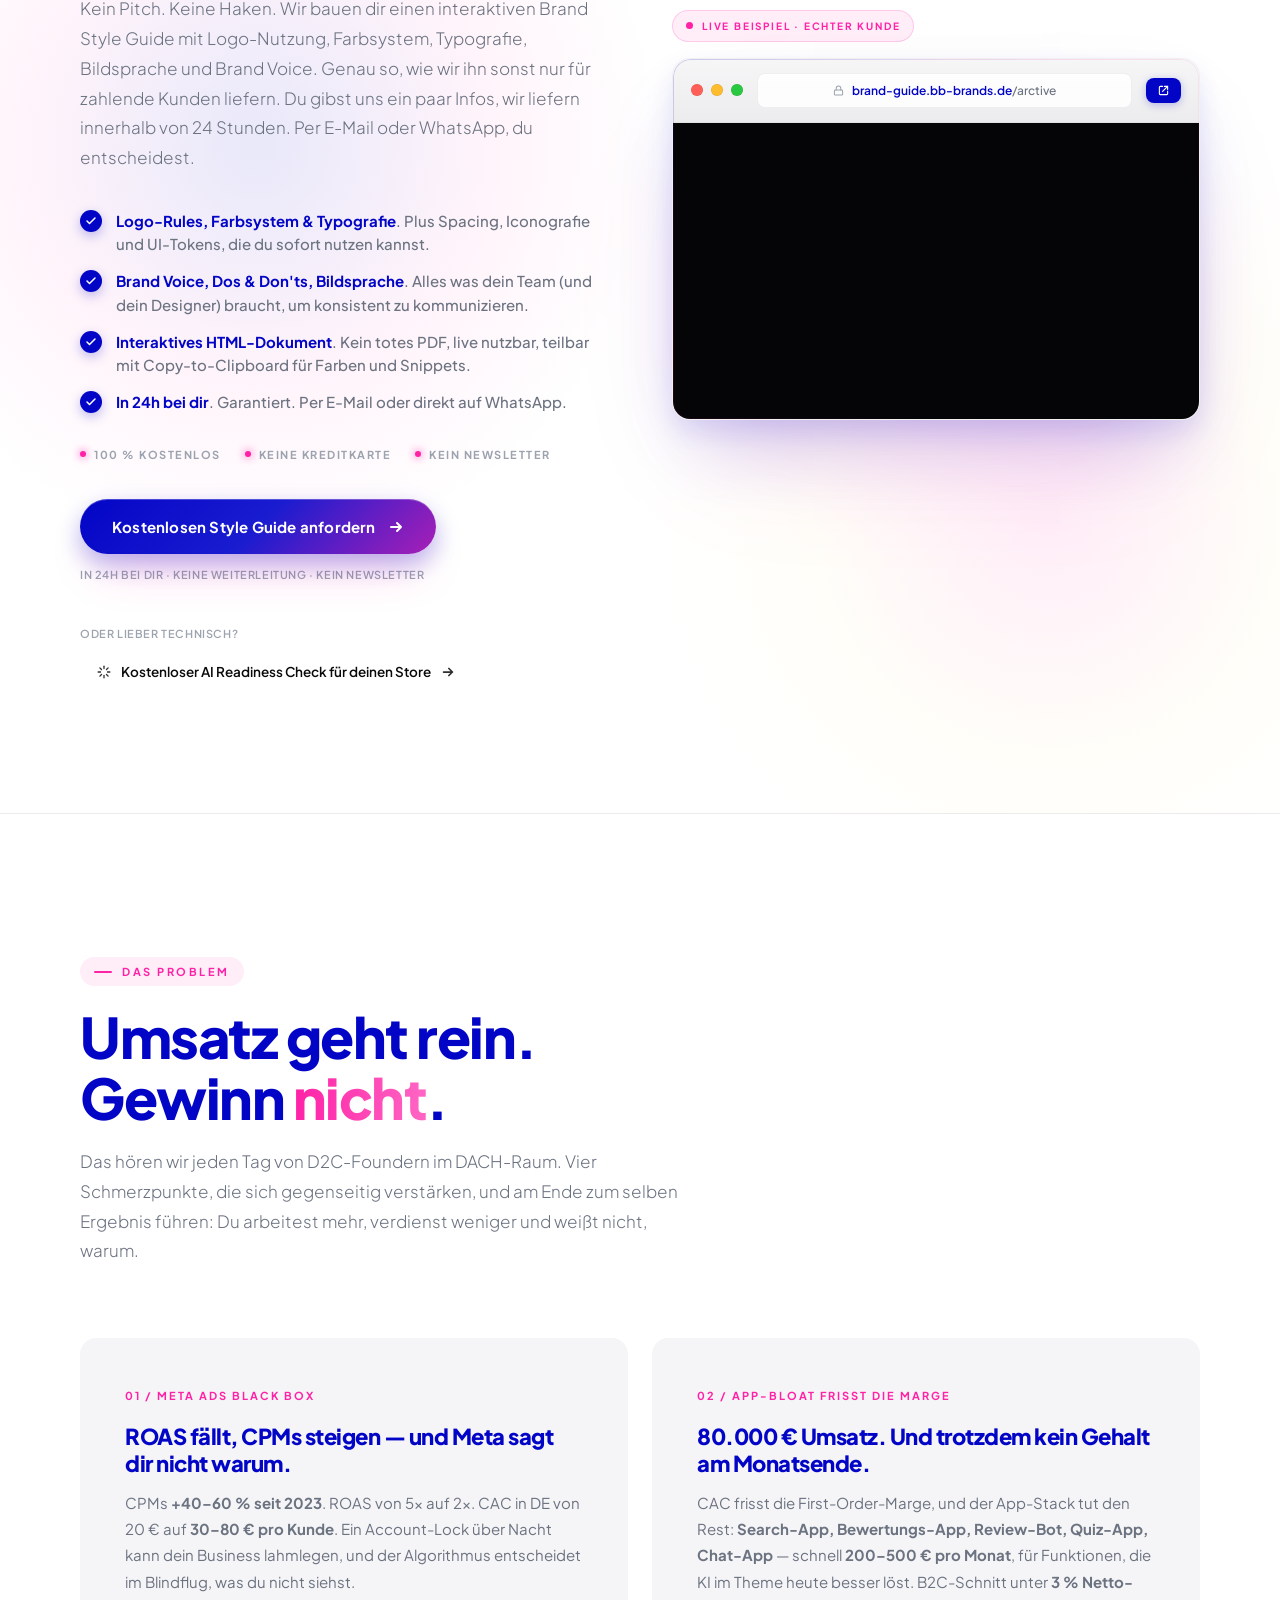
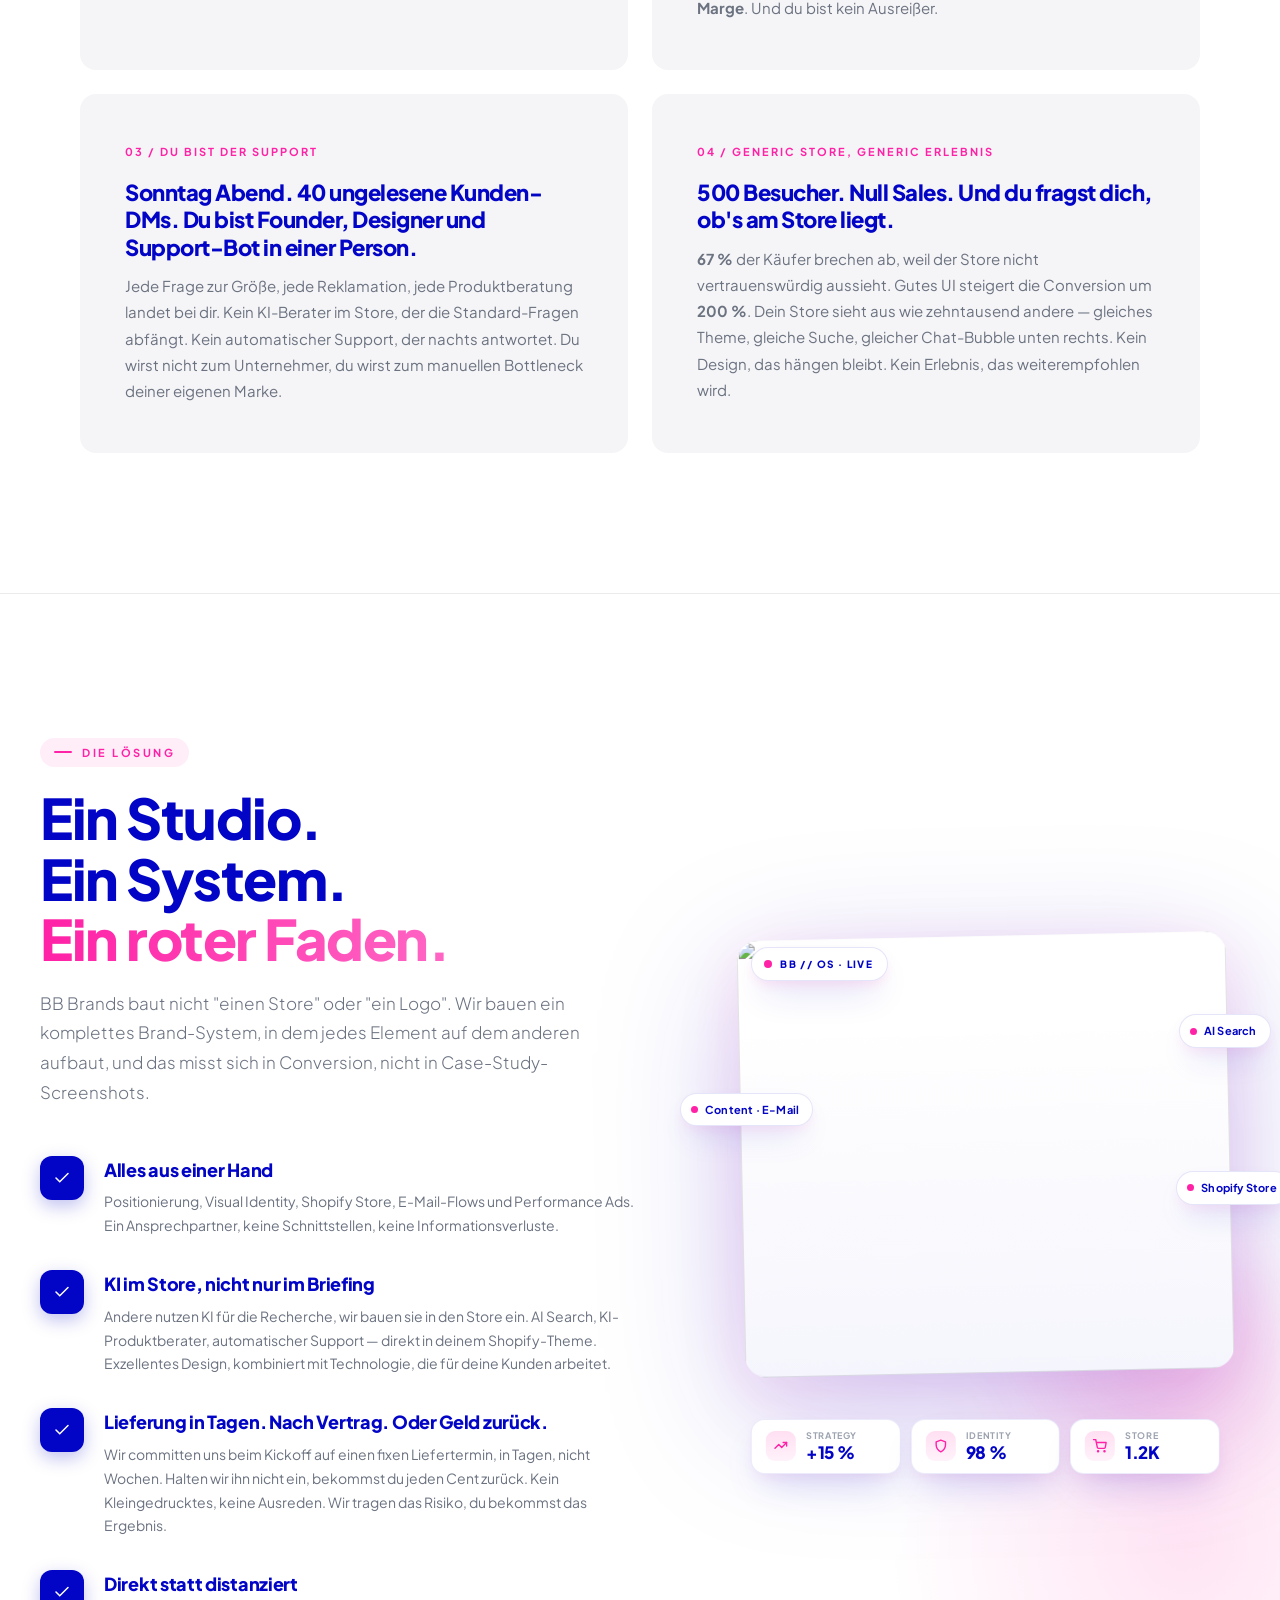
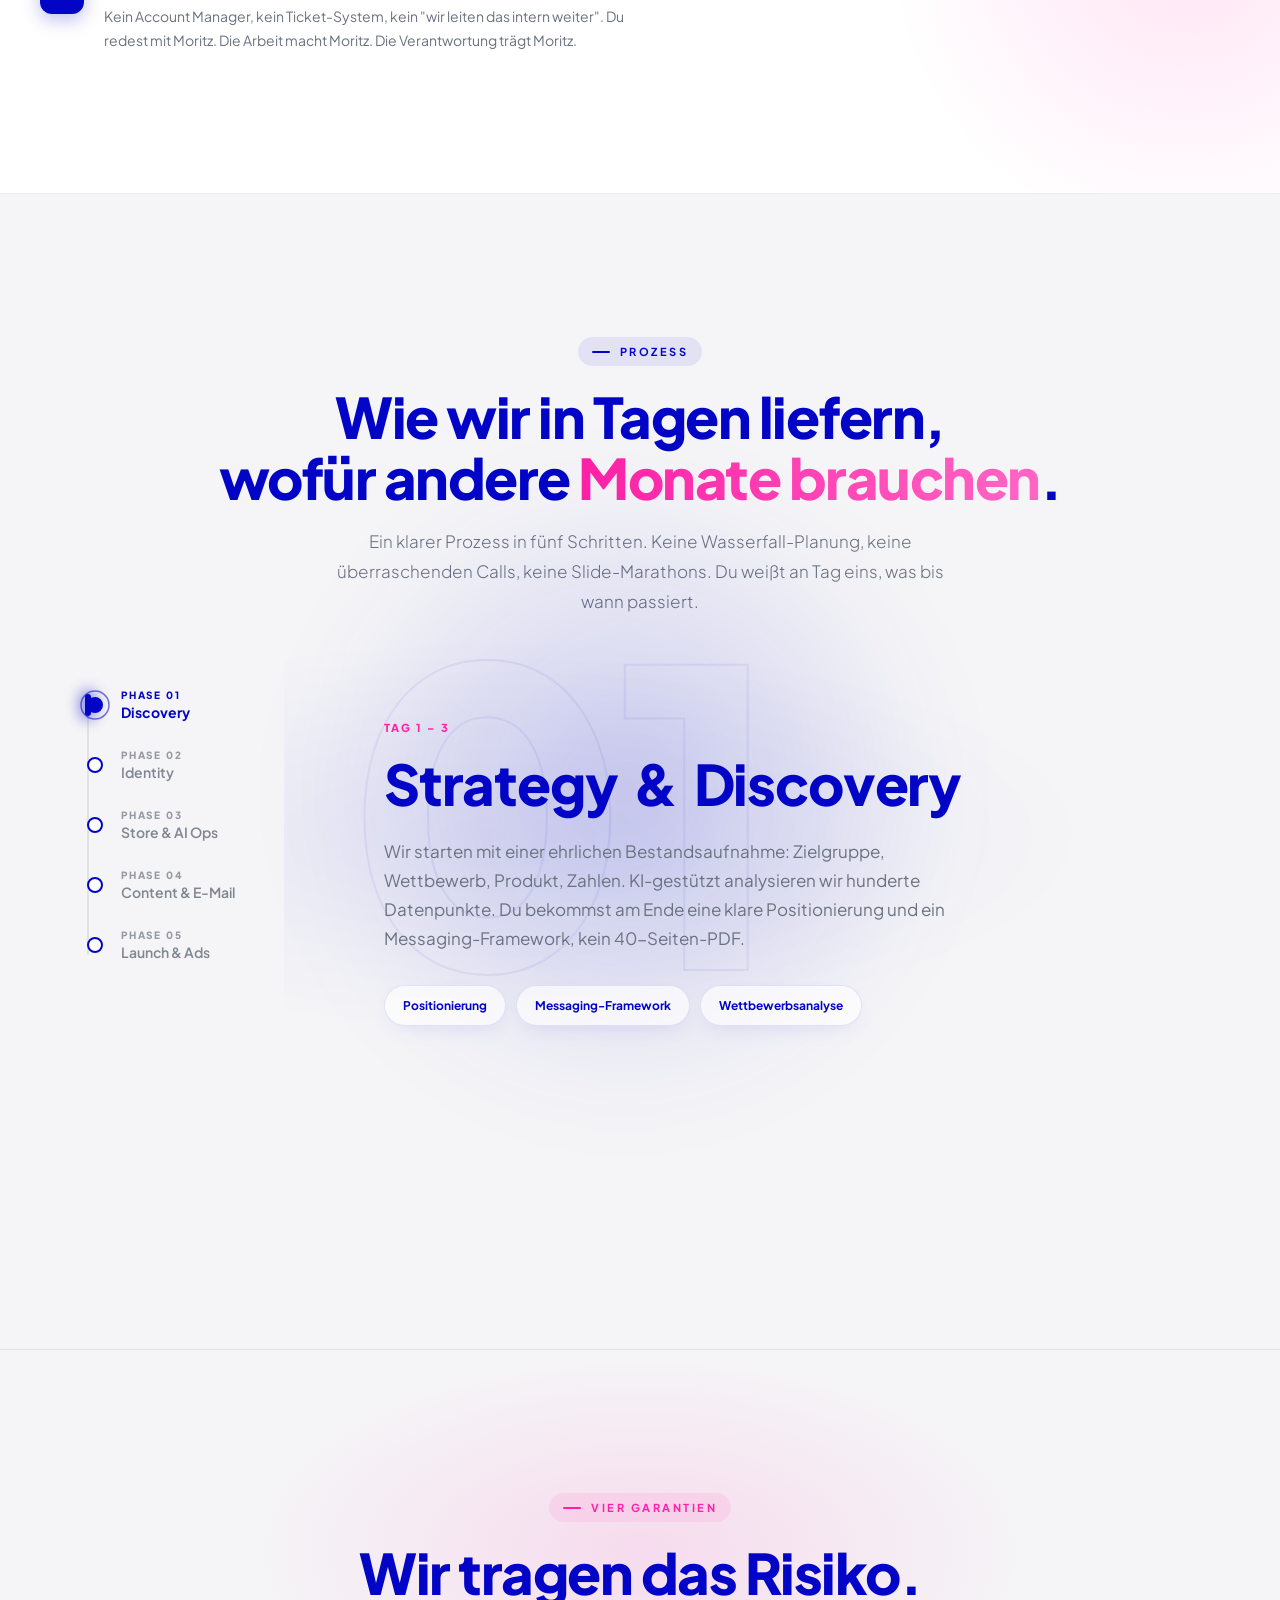
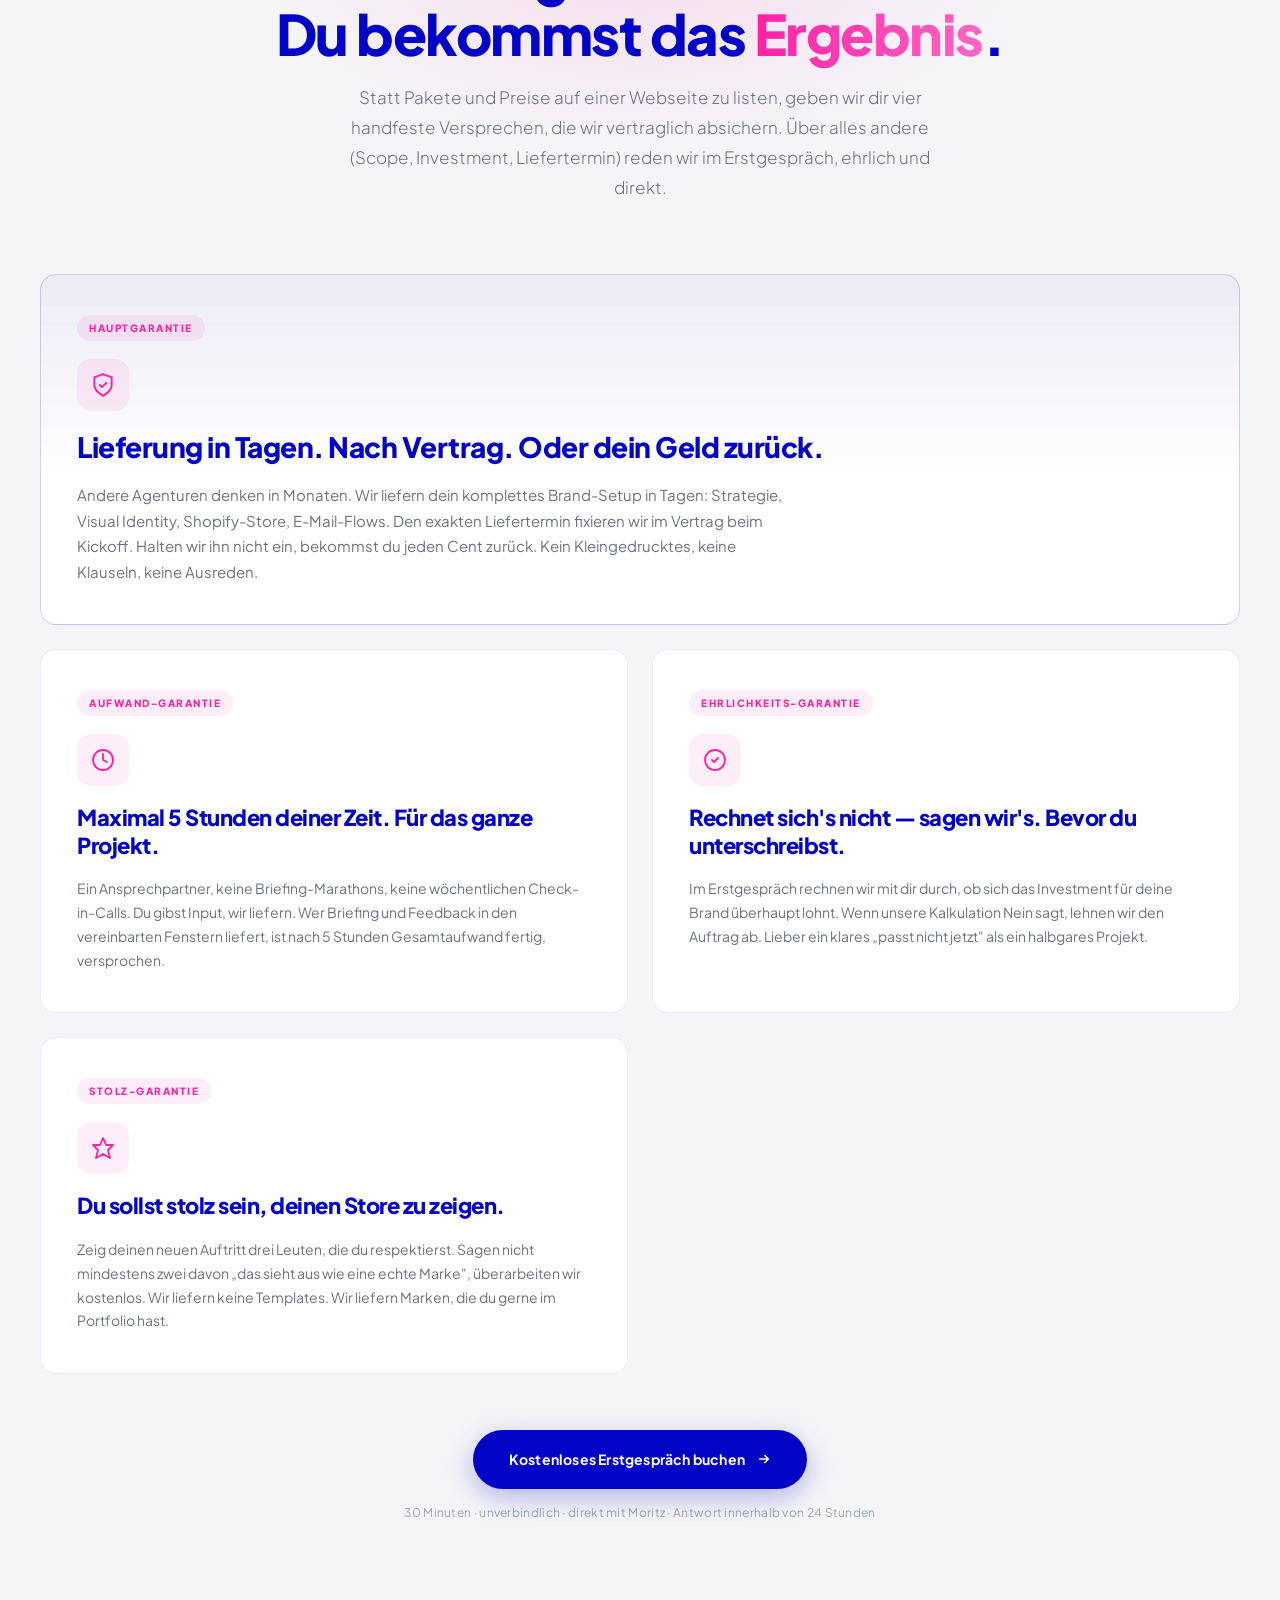
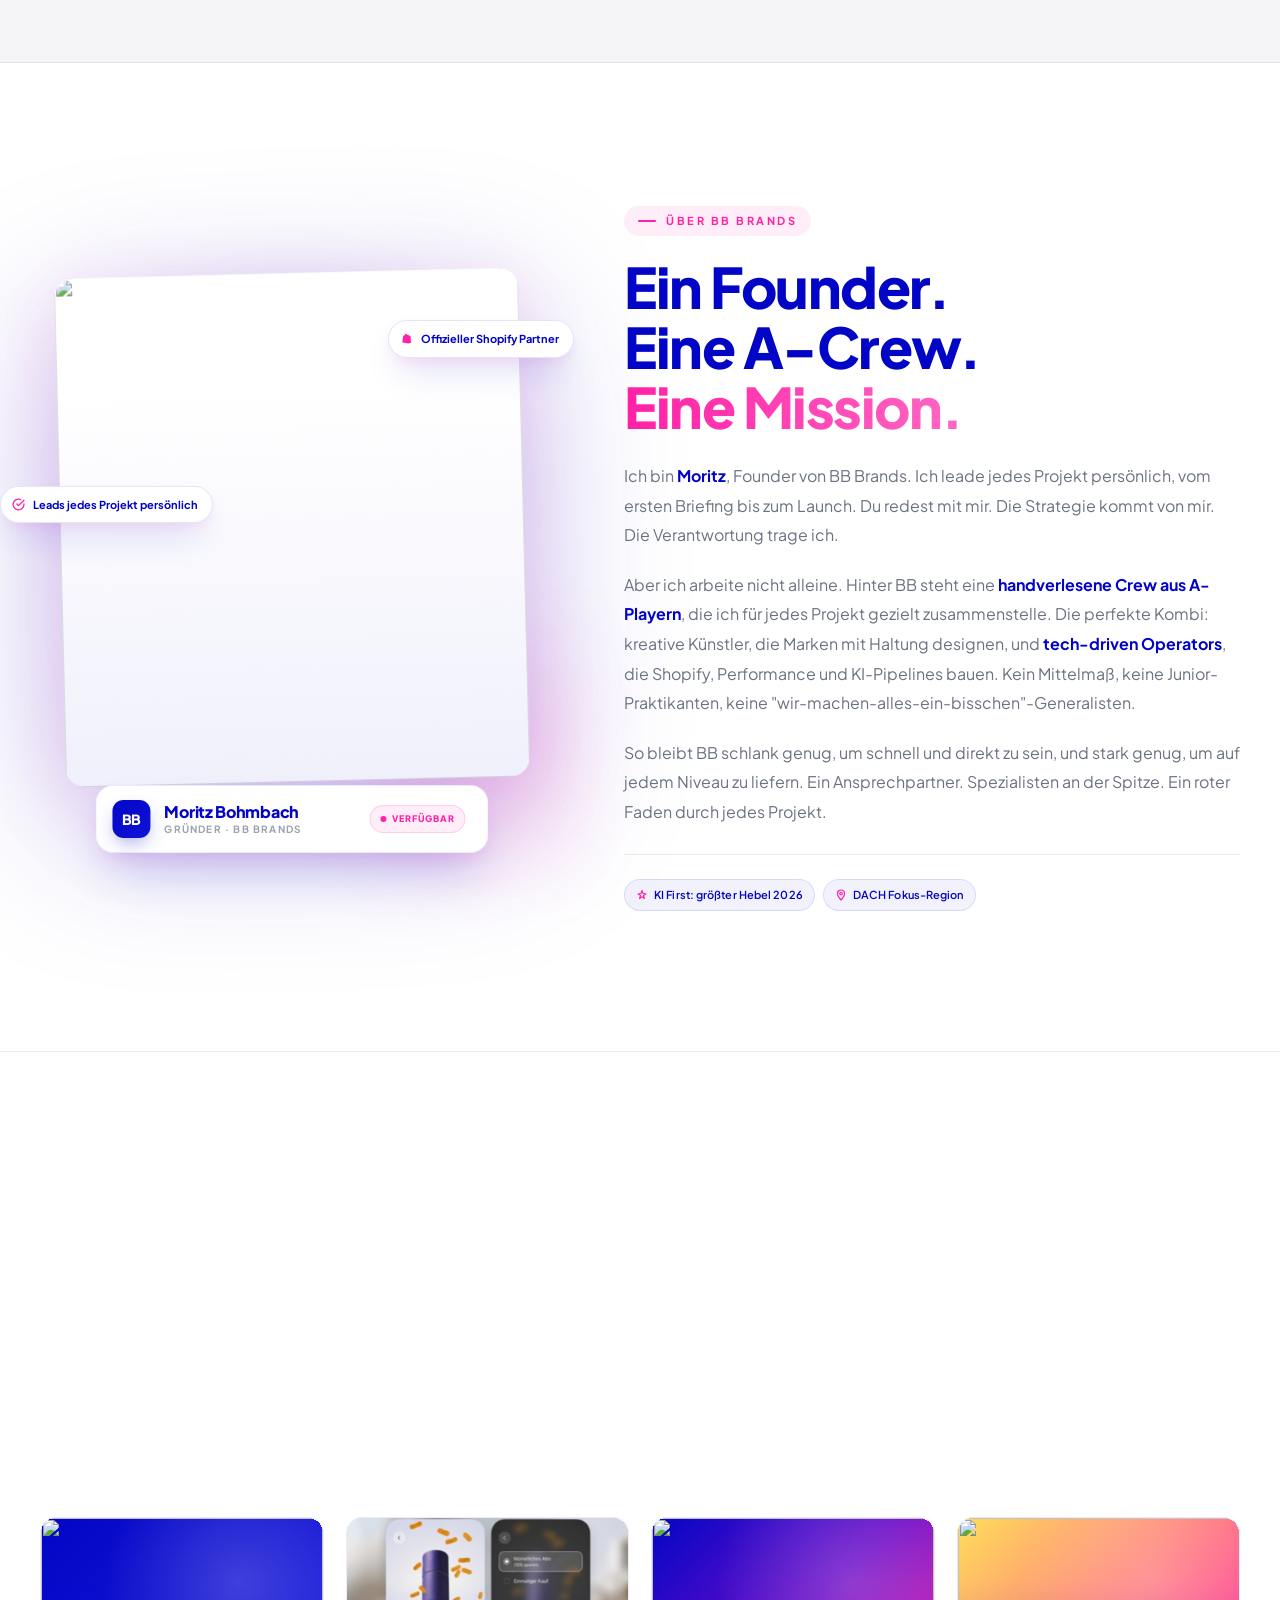
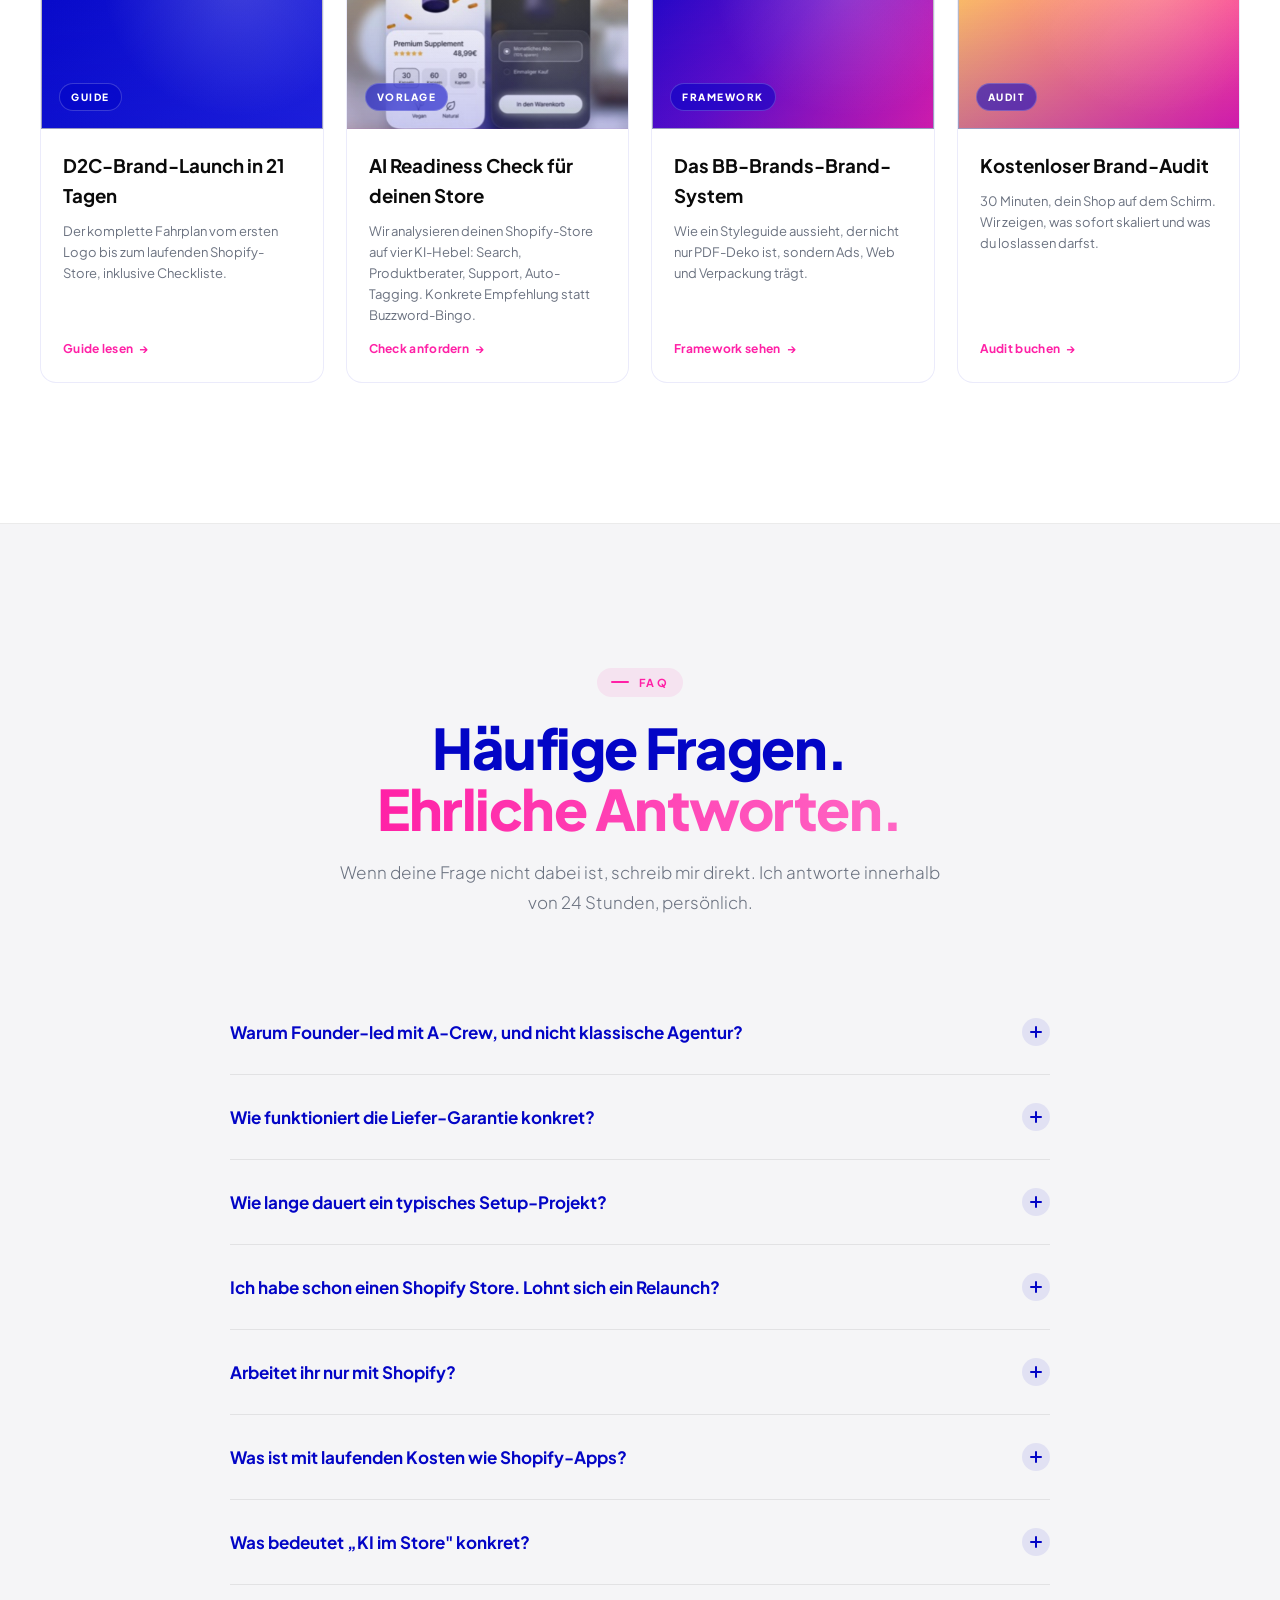
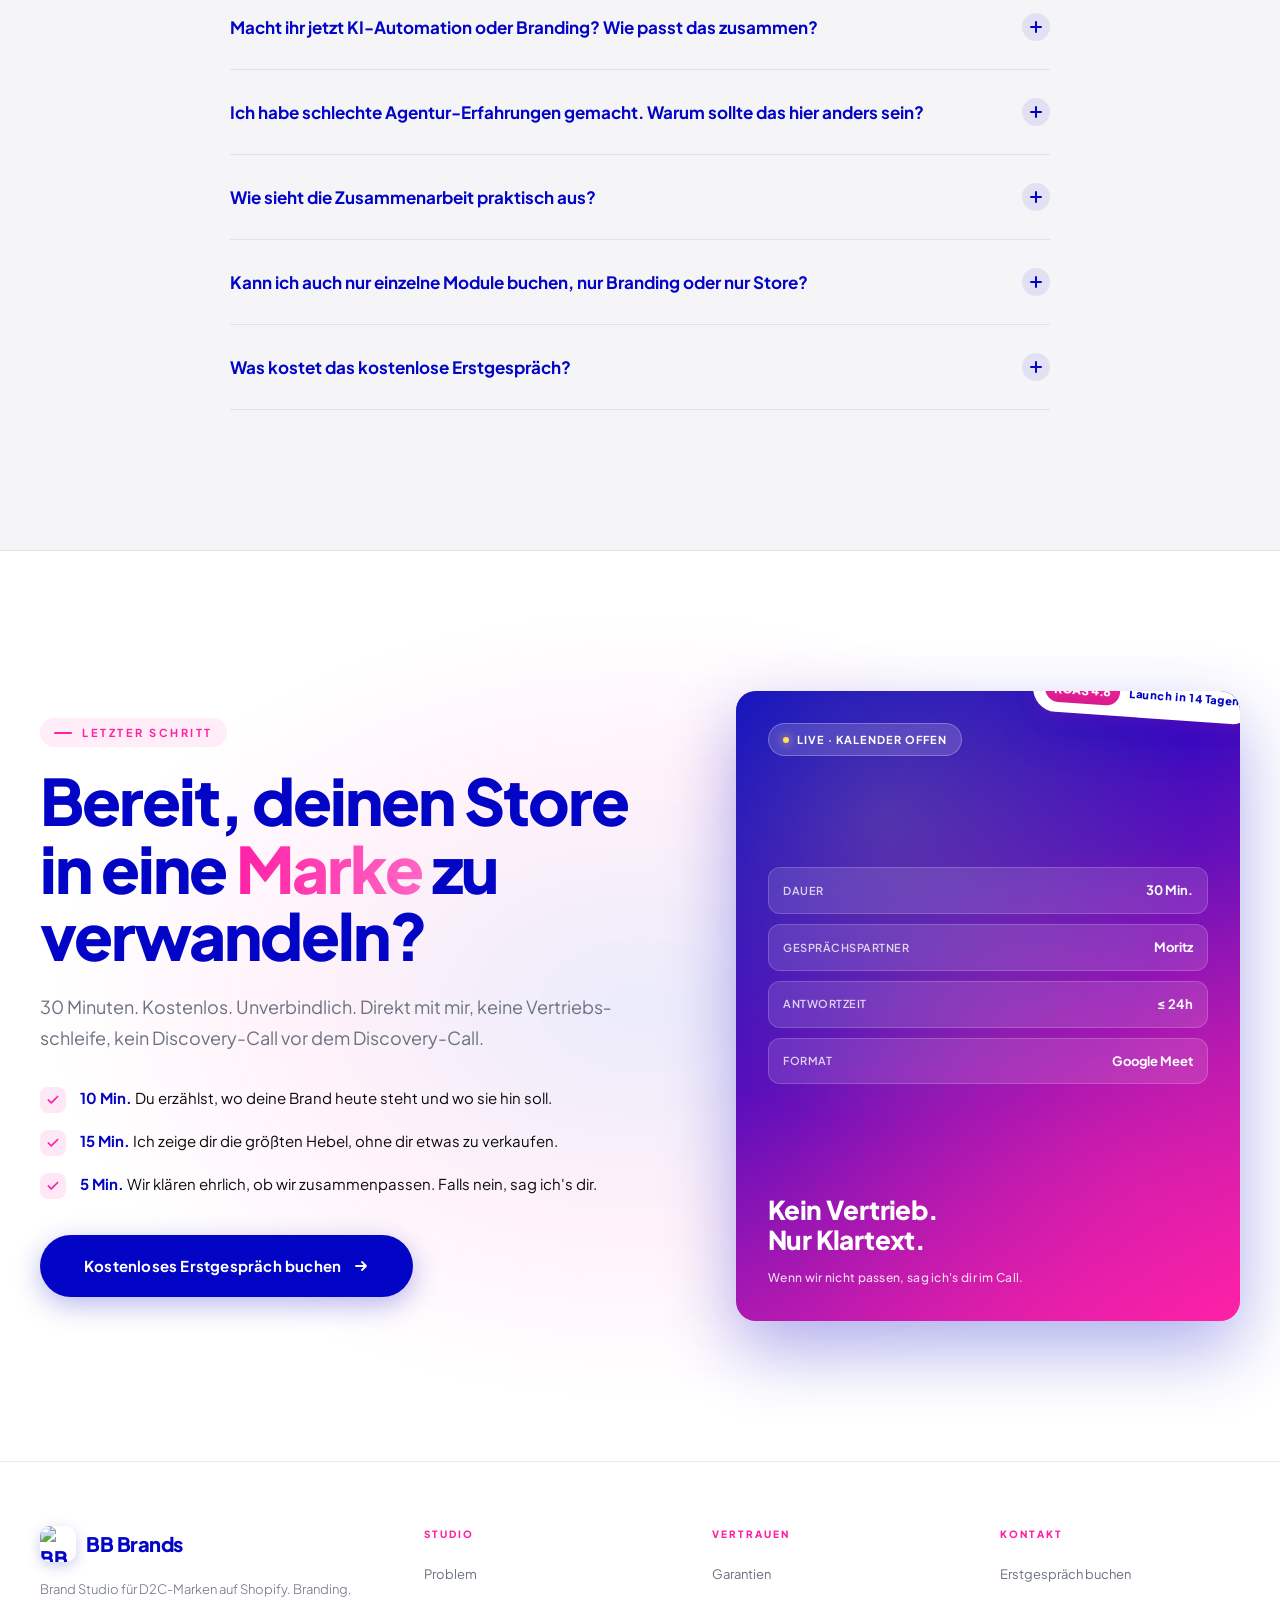
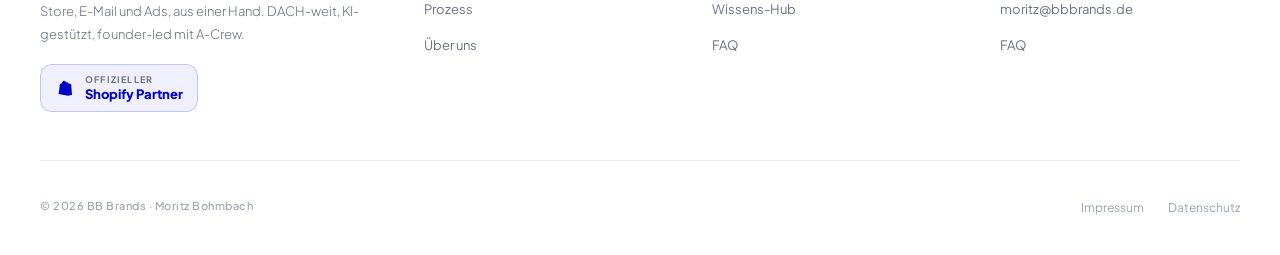
==== commit 121f4a7a: "chore(cases): remove placeholder Projekte section Drop the entire cases section ("Drei Marken, drei " ====
--- a/index.html
+++ b/index.html
@@ -2174,6 +2174,48 @@
             color: var(--text-muted);
             text-transform: uppercase;
         }
+        /* ----- Second magnet (AI Readiness Check) ----- */
+        .lm-second-magnet {
+            margin-top: 22px;
+            padding-top: 18px;
+            border-top: 1px dashed rgba(255, 255, 255, 0.12);
+            display: flex;
+            flex-direction: column;
+            gap: 10px;
+            align-items: flex-start;
+        }
+        .lm-second-magnet-label {
+            font-family: var(--font-mono, var(--font-body));
+            font-size: 11px;
+            font-weight: 600;
+            letter-spacing: 0.6px;
+            text-transform: uppercase;
+            color: var(--text-muted);
+        }
+        .lm-second-magnet-cta {
+            display: inline-flex;
+            align-items: center;
+            gap: 10px;
+            padding: 11px 16px;
+            background: rgba(255, 255, 255, 0.04);
+            border: 1px solid rgba(255, 255, 255, 0.14);
+            border-radius: 999px;
+            color: var(--text-primary);
+            font-family: var(--font-body);
+            font-size: 13.5px;
+            font-weight: 600;
+            line-height: 1.2;
+            cursor: pointer;
+            transition: background 0.25s ease, border-color 0.25s ease, transform 0.25s ease;
+        }
+        .lm-second-magnet-cta:hover {
+            background: rgba(255, 255, 255, 0.08);
+            border-color: rgba(255, 255, 255, 0.24);
+            transform: translateY(-1px);
+        }
+        .lm-second-magnet-cta svg { flex-shrink: 0; opacity: 0.85; }
+        .lm-second-magnet-cta svg:last-child { transition: transform 0.3s ease; }
+        .lm-second-magnet-cta:hover svg:last-child { transform: translateX(3px); }
 
         /* ========== MODAL (Apple-style, glass backdrop) ========== */
         .lm-modal {
@@ -2861,55 +2903,200 @@
         .solution-point p {
             font-size: 14px; font-weight: 400; color: var(--text-body); line-height: 1.7;
         }
+        /* ===== SOLUTION VISUAL — image-driven BB//OS framework ===== */
         .solution-visual {
             position: relative;
-            aspect-ratio: 4/5;
-            border: 1px solid var(--border);
-            background: linear-gradient(145deg, #fff, var(--bg-surface));
-            border-radius: var(--radius);
-            padding: 32px;
-            display: flex; flex-direction: column; justify-content: space-between;
-            box-shadow: 0 20px 60px rgba(3, 5, 198, 0.08);
-        }
-        .sv-header {
-            display: flex; justify-content: space-between; align-items: flex-start;
-        }
-        .sv-label {
-            font-family: var(--font-body); font-size: 10px; font-weight: 700;
-            letter-spacing: 2px; text-transform: uppercase; color: var(--accent);
-        }
-        .sv-dot { width: 8px; height: 8px; background: var(--accent); border-radius: 50%; animation: pulse 2s infinite; box-shadow: 0 0 10px var(--accent); }
-        .sv-center {
-            display: flex; flex-direction: column; align-items: center; justify-content: center;
-            flex: 1; padding: 30px 0;
-        }
-        .sv-circle {
-            width: 180px; height: 180px; border-radius: 50%;
-            border: 2px solid var(--primary); position: relative;
-            display: flex; align-items: center; justify-content: center;
-            font-family: var(--font-display); font-size: 22px; font-weight: 800;
-            color: var(--primary); letter-spacing: -0.3px;
-            background: rgba(3, 5, 198, 0.03);
-        }
-        .sv-circle::before, .sv-circle::after {
-            content: ''; position: absolute; inset: -20px;
-            border: 1.5px solid rgba(3, 5, 198, 0.25); border-radius: 50%;
-            animation: ripple 4s infinite ease-out;
-        }
-        .sv-circle::after { animation-delay: 2s; }
-        @keyframes ripple {
-            0% { opacity: 1; transform: scale(0.9); }
-            100% { opacity: 0; transform: scale(1.3); }
-        }
-        .sv-tags {
-            display: flex; flex-wrap: wrap; gap: 8px; justify-content: center;
-            font-family: var(--font-body); font-size: 10px; font-weight: 700; letter-spacing: 1px;
+            aspect-ratio: 4 / 4.4;
+            display: block;
+            isolation: isolate;
+        }
+        .solution-visual::before {
+            /* ambient halo grounds the framework card */
+            content: "";
+            position: absolute;
+            inset: -6% -10% -6% -10%;
+            background:
+                radial-gradient(58% 50% at 50% 45%, rgba(3, 5, 198, 0.16) 0%, rgba(3, 5, 198, 0.04) 45%, rgba(3, 5, 198, 0) 70%),
+                radial-gradient(45% 40% at 80% 75%, rgba(255, 33, 166, 0.18) 0%, rgba(255, 33, 166, 0) 65%);
+            filter: blur(24px);
+            pointer-events: none;
+            z-index: 0;
+        }
+        .sv-frame {
+            position: absolute;
+            inset: 4% 2% 18% 2%;
+            border-radius: 22px;
+            overflow: hidden;
+            background: #FFFFFF;
+            transform: rotate(-1.2deg);
+            transition: transform 0.6s cubic-bezier(.2,.8,.2,1), filter 0.4s ease;
+            filter:
+                drop-shadow(0 38px 70px rgba(3, 5, 198, 0.20))
+                drop-shadow(0 14px 30px rgba(255, 33, 166, 0.12));
+            animation: hs-float-slow 9s ease-in-out infinite;
+            z-index: 1;
+        }
+        .sv-frame::after {
+            content: "";
+            position: absolute;
+            inset: 0;
+            border-radius: inherit;
+            pointer-events: none;
+            box-shadow:
+                inset 0 0 0 1px rgba(255, 255, 255, 0.55),
+                inset 0 1px 0 0 rgba(255, 255, 255, 0.95),
+                inset 0 -1px 0 0 rgba(3, 5, 198, 0.08);
+            background: linear-gradient(180deg, rgba(255,255,255,0.10) 0%, rgba(255,255,255,0) 18%, rgba(3,5,198,0.04) 100%);
+            z-index: 2;
+        }
+        .sv-frame img {
+            display: block;
+            width: 100%;
+            height: 100%;
+            object-fit: cover;
+            position: relative;
+            z-index: 1;
+        }
+        .sv-frame:hover {
+            transform: rotate(0deg) translateY(-6px);
+            filter:
+                drop-shadow(0 50px 90px rgba(3, 5, 198, 0.28))
+                drop-shadow(0 18px 38px rgba(255, 33, 166, 0.18));
+        }
+        /* live "BB // OS" tag pinned to the framework */
+        .sv-live-tag {
+            position: absolute;
+            top: 6%;
+            left: 4%;
+            z-index: 10;
+            display: inline-flex;
+            align-items: center;
+            gap: 8px;
+            padding: 8px 14px 8px 12px;
+            background: #FFFFFF;
+            border: 1px solid rgba(3, 5, 198, 0.10);
+            border-radius: 999px;
+            box-shadow:
+                0 18px 36px -10px rgba(3, 5, 198, 0.20),
+                0 6px 14px -4px rgba(255, 33, 166, 0.14);
+            font-family: var(--font-body);
+            font-size: 10px;
+            font-weight: 800;
+            letter-spacing: 1.4px;
             text-transform: uppercase;
-        }
-        .sv-tags span {
-            padding: 6px 14px; border-radius: var(--radius-pill);
-            color: var(--primary); background: rgba(3, 5, 198, 0.08);
-            border: 1px solid rgba(3, 5, 198, 0.15);
+            color: var(--primary);
+            animation: proof-float 7s ease-in-out infinite;
+        }
+        .sv-live-tag .sv-pulse {
+            width: 8px;
+            height: 8px;
+            background: var(--accent);
+            border-radius: 50%;
+            box-shadow: 0 0 0 0 rgba(255, 33, 166, 0.55);
+            animation: sv-pulse 2.2s ease-out infinite;
+        }
+        @keyframes sv-pulse {
+            0%   { box-shadow: 0 0 0 0 rgba(255, 33, 166, 0.55); }
+            70%  { box-shadow: 0 0 0 9px rgba(255, 33, 166, 0); }
+            100% { box-shadow: 0 0 0 0 rgba(255, 33, 166, 0); }
+        }
+        /* floating module pills around the framework — labels orbit the BRAND core */
+        .sv-orbit {
+            position: absolute;
+            z-index: 11;
+            display: inline-flex;
+            align-items: center;
+            gap: 7px;
+            padding: 7px 13px 7px 10px;
+            background: #FFFFFF;
+            border: 1px solid rgba(3, 5, 198, 0.10);
+            border-radius: 999px;
+            box-shadow:
+                0 16px 32px -10px rgba(3, 5, 198, 0.18),
+                0 6px 14px -4px rgba(255, 33, 166, 0.10);
+            font-family: var(--font-body);
+            font-size: 11px;
+            font-weight: 700;
+            letter-spacing: 0.2px;
+            color: var(--primary);
+            white-space: nowrap;
+            animation: proof-float 8s ease-in-out infinite;
+        }
+        .sv-orbit .sv-orbit-dot {
+            width: 7px;
+            height: 7px;
+            border-radius: 50%;
+            background: var(--accent);
+            flex-shrink: 0;
+        }
+        .sv-orbit--ai      { top: 18%; right: -6%; animation-delay: 0.6s; }
+        .sv-orbit--store   { top: 46%; right: -10%; animation-delay: 1.4s; }
+        .sv-orbit--content { top: 32%; left: -10%; animation-delay: 2.0s; }
+        /* metric chips pinned at the bottom — mirror the in-image stat cards */
+        .sv-metrics {
+            position: absolute;
+            bottom: 0%;
+            left: 50%;
+            transform: translateX(-50%);
+            z-index: 11;
+            display: grid;
+            grid-template-columns: repeat(3, 1fr);
+            gap: 10px;
+            width: 92%;
+        }
+        .sv-metric {
+            display: flex;
+            align-items: center;
+            gap: 10px;
+            padding: 11px 14px;
+            background: #FFFFFF;
+            border: 1px solid rgba(3, 5, 198, 0.08);
+            border-radius: 14px;
+            box-shadow:
+                0 18px 38px -12px rgba(3, 5, 198, 0.18),
+                0 6px 14px -4px rgba(255, 33, 166, 0.08);
+        }
+        .sv-metric-icon {
+            width: 30px;
+            height: 30px;
+            display: grid;
+            place-items: center;
+            border-radius: 9px;
+            background: linear-gradient(180deg, rgba(255, 33, 166, 0.14) 0%, rgba(255, 33, 166, 0.06) 100%);
+            color: var(--accent);
+            flex-shrink: 0;
+        }
+        .sv-metric-icon svg { display: block; }
+        .sv-metric-text { display: flex; flex-direction: column; line-height: 1.1; min-width: 0; }
+        .sv-metric-label {
+            font-family: var(--font-body);
+            font-size: 9px;
+            font-weight: 700;
+            letter-spacing: 0.6px;
+            text-transform: uppercase;
+            color: var(--text-muted);
+        }
+        .sv-metric-value {
+            font-family: var(--font-display);
+            font-size: 17px;
+            font-weight: 800;
+            color: var(--primary);
+            letter-spacing: -0.4px;
+            margin-top: 2px;
+        }
+        @media (max-width: 1100px) {
+            .solution-visual { aspect-ratio: 4 / 4.2; max-width: 620px; margin: 0 auto; }
+        }
+        @media (max-width: 640px) {
+            .sv-orbit { font-size: 10px; padding: 6px 11px 6px 9px; }
+            .sv-orbit--content { display: none; }
+            .sv-orbit--ai      { top: 12%; right: -2%; }
+            .sv-orbit--store   { top: 36%; right: -4%; }
+            .sv-metric { padding: 9px 11px; gap: 7px; }
+            .sv-metric-icon { width: 26px; height: 26px; }
+            .sv-metric-value { font-size: 14px; }
+            .sv-metric-label { font-size: 8px; }
+            .sv-live-tag { font-size: 9px; padding: 7px 12px 7px 10px; }
         }
 
         /* ====== SERVICES / PROCESS ====== */
@@ -3219,81 +3406,6 @@
             .process-step h4 .char { opacity: 1; transform: none; }
         }
 
-        /* ====== CASE STUDIES ====== */
-        .cases {
-            padding: var(--section-pad) 40px;
-            border-bottom: 1px solid var(--border);
-        }
-        .cases-grid {
-            display: grid; grid-template-columns: repeat(3, 1fr);
-            gap: 24px; margin-top: 64px;
-        }
-        .case-card {
-            background: var(--bg); padding: 0;
-            display: flex; flex-direction: column; overflow: hidden;
-            transition: all 0.3s;
-            border-radius: var(--radius);
-            border: 1px solid rgba(3, 5, 198, 0.08);
-        }
-        .case-card:hover {
-            transform: translateY(-6px);
-            border-color: rgba(3, 5, 198, 0.2);
-            box-shadow: 0 20px 50px rgba(3, 5, 198, 0.1);
-        }
-        .case-visual {
-            aspect-ratio: 4/3; position: relative; overflow: hidden;
-            display: flex; align-items: center; justify-content: center;
-        }
-        .case-visual.v1 { background: linear-gradient(135deg, #0305C6, #2325E0, #4F51F0); }
-        .case-visual.v2 { background: linear-gradient(135deg, #FF21A6, #FF66C4, #FFB3DF); }
-        .case-visual.v3 { background: linear-gradient(135deg, #0305C6, #6D0FC9, #FF21A6); }
-        .case-visual::after {
-            content: ''; position: absolute; inset: 0;
-            background: radial-gradient(circle at 50% 50%, transparent 40%, rgba(0,0,0,0.5) 100%);
-        }
-        .case-mark {
-            font-family: var(--font-display); font-size: 38px; font-weight: 800;
-            color: #fff; letter-spacing: -1.2px;
-            position: relative; z-index: 2; text-align: center; padding: 20px;
-            line-height: 1.1;
-        }
-        .case-mark small {
-            display: block; font-family: var(--font-body); font-size: 10px;
-            font-weight: 700; letter-spacing: 2px; text-transform: uppercase;
-            color: rgba(255,255,255,0.82); margin-top: 10px;
-        }
-        .case-body {
-            padding: 32px 30px; flex: 1;
-            display: flex; flex-direction: column;
-        }
-        .case-tag {
-            font-family: var(--font-body); font-size: 10px; font-weight: 700; letter-spacing: 2px;
-            text-transform: uppercase; color: var(--accent); margin-bottom: 14px;
-            display: inline-block; padding: 4px 12px;
-            background: rgba(255, 33, 166, 0.08); border-radius: var(--radius-pill);
-        }
-        .case-card h3 {
-            font-family: var(--font-display); font-size: 21px; font-weight: 800;
-            color: var(--primary); margin-bottom: 12px; letter-spacing: -0.5px;
-            line-height: 1.3;
-        }
-        .case-desc {
-            font-size: 14px; font-weight: 400; color: var(--text-body);
-            line-height: 1.7; flex: 1;
-        }
-        .case-stats {
-            display: flex; gap: 24px; margin-top: 22px; padding-top: 20px;
-            border-top: 1px solid var(--border);
-        }
-        .case-stat-val {
-            font-family: var(--font-display); font-size: 22px; font-weight: 800;
-            color: var(--accent); line-height: 1; letter-spacing: -0.5px;
-        }
-        .case-stat-lbl {
-            font-size: 11px; color: var(--text-muted); margin-top: 6px;
-            letter-spacing: 0.3px; font-weight: 500;
-        }
-
         /* ====== PRICING ====== */
         .pricing {
             padding: var(--section-pad) 40px;
@@ -3478,37 +3590,177 @@
             align-items: center;
         }
         .about-portrait {
-            aspect-ratio: 4/5;
-            background: linear-gradient(145deg, var(--primary), var(--accent));
-            border-radius: var(--radius-image);
-            position: relative; overflow: hidden;
-            display: flex; align-items: flex-end;
-            padding: 36px;
-            box-shadow: 0 24px 60px rgba(3, 5, 198, 0.25);
+            position: relative;
+            aspect-ratio: 4 / 4.7;
+            isolation: isolate;
         }
         .about-portrait::before {
-            content: ''; position: absolute; inset: 0;
+            /* ambient halo behind portrait */
+            content: "";
+            position: absolute;
+            inset: -8% -10% -6% -10%;
             background:
-                radial-gradient(circle at 30% 30%, rgba(255, 222, 89, 0.25) 0%, transparent 50%),
-                linear-gradient(135deg, transparent 50%, rgba(0, 0, 0, 0.15));
-        }
-        .about-portrait::after {
-            content: 'BB';
-            position: absolute; top: 50%; left: 50%;
-            transform: translate(-50%, -60%);
-            font-family: var(--font-display); font-size: 180px; font-weight: 800;
-            color: #fff; opacity: 0.18; letter-spacing: -6px;
-        }
+                radial-gradient(55% 50% at 50% 40%, rgba(3, 5, 198, 0.20) 0%, rgba(3, 5, 198, 0.05) 45%, rgba(3, 5, 198, 0) 70%),
+                radial-gradient(45% 40% at 80% 80%, rgba(255, 33, 166, 0.18) 0%, rgba(255, 33, 166, 0) 65%);
+            filter: blur(28px);
+            pointer-events: none;
+            z-index: 0;
+        }
+        .portrait-frame {
+            position: absolute;
+            inset: 2% 4% 12% 4%;
+            border-radius: 20px;
+            overflow: hidden;
+            background: #FFFFFF;
+            transform: rotate(-1.4deg);
+            transition: transform 0.7s cubic-bezier(.2,.8,.2,1), filter 0.4s ease;
+            filter:
+                drop-shadow(0 42px 80px rgba(3, 5, 198, 0.24))
+                drop-shadow(0 16px 34px rgba(255, 33, 166, 0.14));
+            animation: hs-float-slow 11s ease-in-out infinite;
+            z-index: 1;
+        }
+        .portrait-frame::after {
+            content: "";
+            position: absolute;
+            inset: 0;
+            border-radius: inherit;
+            pointer-events: none;
+            box-shadow:
+                inset 0 0 0 1px rgba(255, 255, 255, 0.5),
+                inset 0 1px 0 0 rgba(255, 255, 255, 0.85),
+                inset 0 -1px 0 0 rgba(3, 5, 198, 0.10);
+            background: linear-gradient(180deg, rgba(255,255,255,0.10) 0%, rgba(255,255,255,0) 22%, rgba(3,5,198,0.06) 100%);
+            z-index: 2;
+        }
+        .portrait-frame img {
+            display: block;
+            width: 100%;
+            height: 100%;
+            object-fit: cover;
+            object-position: 50% 30%;
+            position: relative;
+            z-index: 1;
+        }
+        .portrait-frame:hover {
+            transform: rotate(0deg) translateY(-6px);
+            filter:
+                drop-shadow(0 56px 100px rgba(3, 5, 198, 0.30))
+                drop-shadow(0 22px 44px rgba(255, 33, 166, 0.20));
+        }
+        /* meta card pinned at the bottom edge */
         .portrait-meta {
-            position: relative; z-index: 2;
-            font-family: var(--font-body); font-size: 11px; font-weight: 600;
-            color: rgba(255, 255, 255, 0.85); letter-spacing: 1.5px; text-transform: uppercase;
-            line-height: 1.9;
-        }
+            position: absolute;
+            bottom: 0;
+            left: 50%;
+            transform: translateX(-50%);
+            z-index: 11;
+            display: flex;
+            align-items: center;
+            gap: 14px;
+            padding: 14px 22px 14px 16px;
+            background: #FFFFFF;
+            border: 1px solid rgba(3, 5, 198, 0.08);
+            border-radius: 18px;
+            box-shadow:
+                0 26px 50px -14px rgba(3, 5, 198, 0.22),
+                0 10px 22px -6px rgba(255, 33, 166, 0.12);
+            min-width: 78%;
+        }
+        .portrait-meta-mark {
+            width: 38px;
+            height: 38px;
+            display: grid;
+            place-items: center;
+            border-radius: 11px;
+            background: linear-gradient(140deg, var(--primary) 0%, #1014d8 100%);
+            color: #FFFFFF;
+            font-family: var(--font-display);
+            font-size: 14px;
+            font-weight: 800;
+            letter-spacing: -0.4px;
+            flex-shrink: 0;
+            box-shadow: 0 8px 20px -6px rgba(3, 5, 198, 0.45);
+        }
+        .portrait-meta-text { display: flex; flex-direction: column; line-height: 1.15; }
         .portrait-meta strong {
-            display: block; font-family: var(--font-display); font-size: 20px;
-            color: #fff; letter-spacing: -0.3px; text-transform: none;
-            font-weight: 800; margin-bottom: 4px;
+            font-family: var(--font-display);
+            font-size: 16px;
+            font-weight: 800;
+            color: var(--primary);
+            letter-spacing: -0.3px;
+            text-transform: none;
+        }
+        .portrait-meta-role {
+            font-family: var(--font-body);
+            font-size: 10px;
+            font-weight: 700;
+            letter-spacing: 1.2px;
+            text-transform: uppercase;
+            color: var(--text-muted);
+            margin-top: 3px;
+        }
+        .portrait-meta-status {
+            display: inline-flex;
+            align-items: center;
+            gap: 6px;
+            margin-left: auto;
+            padding: 6px 10px;
+            background: rgba(255, 33, 166, 0.08);
+            border: 1px solid rgba(255, 33, 166, 0.16);
+            border-radius: 999px;
+            font-family: var(--font-body);
+            font-size: 9px;
+            font-weight: 800;
+            letter-spacing: 0.8px;
+            text-transform: uppercase;
+            color: var(--accent);
+        }
+        .portrait-meta-status .pm-pulse {
+            width: 6px;
+            height: 6px;
+            background: var(--accent);
+            border-radius: 50%;
+            box-shadow: 0 0 0 0 rgba(255, 33, 166, 0.55);
+            animation: sv-pulse 2.2s ease-out infinite;
+        }
+        /* floating credentials around the portrait */
+        .portrait-cred {
+            position: absolute;
+            z-index: 10;
+            display: inline-flex;
+            align-items: center;
+            gap: 8px;
+            padding: 9px 14px 9px 11px;
+            background: #FFFFFF;
+            border: 1px solid rgba(3, 5, 198, 0.10);
+            border-radius: 999px;
+            box-shadow:
+                0 18px 36px -10px rgba(3, 5, 198, 0.20),
+                0 6px 14px -4px rgba(255, 33, 166, 0.12);
+            font-family: var(--font-body);
+            font-size: 11px;
+            font-weight: 700;
+            color: var(--primary);
+            white-space: nowrap;
+            animation: proof-float 8s ease-in-out infinite;
+        }
+        .portrait-cred svg { color: var(--accent); flex-shrink: 0; }
+        .portrait-cred--shopify { top: 10%; right: -6%; animation-delay: 0.4s; }
+        .portrait-cred--leads   { top: 38%; left: -8%; animation-delay: 1.6s; }
+        @media (max-width: 1100px) {
+            .about-portrait { max-width: 460px; margin: 0 auto; }
+        }
+        @media (max-width: 640px) {
+            .about-portrait { aspect-ratio: 4 / 4.6; }
+            .portrait-meta { min-width: 86%; padding: 11px 16px 11px 12px; gap: 10px; }
+            .portrait-meta-mark { width: 32px; height: 32px; font-size: 12px; }
+            .portrait-meta strong { font-size: 14px; }
+            .portrait-meta-role { font-size: 9px; }
+            .portrait-meta-status { display: none; }
+            .portrait-cred { font-size: 10px; padding: 7px 11px 7px 9px; }
+            .portrait-cred--shopify { top: 6%; right: -2%; }
+            .portrait-cred--leads { top: 32%; left: -3%; }
         }
         .about-content .section-title { margin-bottom: 24px; }
         .about-content p {
@@ -3681,15 +3933,6 @@
         .stat-card .stat-num .stat-suffix { color: var(--accent); }
         .stat-card .stat-label { font-family: var(--font-body); font-size: 10px; font-weight: 700; letter-spacing: 0.9px; text-transform: uppercase; color: var(--text-body); }
         .stat-card .stat-meta { font-size: 11px; color: var(--text-muted); line-height: 1.45; margin-top: 2px; }
-
-        /* ====== CASE QUOTE EXTENSION ====== */
-        .case-quote { margin-top: 22px; padding-top: 22px; border-top: 1px solid var(--border); display: flex; flex-direction: column; gap: 14px; }
-        .case-quote blockquote { font-family: var(--font-display); font-size: 14px; font-weight: 500; color: var(--text-primary); line-height: 1.6; font-style: italic; padding-left: 16px; border-left: 2px solid var(--accent); }
-        .case-quote-author { display: flex; align-items: center; gap: 12px; }
-        .case-quote-avatar { width: 36px; height: 36px; border-radius: 50%; background: linear-gradient(135deg, var(--primary), var(--accent)); display: flex; align-items: center; justify-content: center; color: #fff; font-weight: 800; font-size: 13px; font-family: var(--font-display); letter-spacing: -0.5px; flex-shrink: 0; }
-        .case-quote-meta { display: flex; flex-direction: column; gap: 2px; }
-        .case-quote-name { font-family: var(--font-display); font-size: 13px; font-weight: 700; color: var(--primary); }
-        .case-quote-role { font-size: 11px; color: var(--text-muted); letter-spacing: 0.3px; }
 
         /* ====== GUARANTEES SECTION ====== */
         .guarantees { padding: var(--section-pad) 40px; background: var(--bg-surface); border-bottom: 1px solid var(--border); position: relative; overflow: hidden; }
@@ -3721,13 +3964,33 @@
         .resources-grid { max-width: var(--max-width); margin: 64px auto 0; display: grid; grid-template-columns: repeat(4, 1fr); gap: 22px; }
         .resource-card { background: var(--bg); border: 1px solid rgba(3, 5, 198, 0.08); border-radius: var(--radius); overflow: hidden; display: flex; flex-direction: column; transition: all 0.3s; }
         .resource-card:hover { transform: translateY(-6px); border-color: rgba(3, 5, 198, 0.2); box-shadow: 0 18px 44px rgba(3, 5, 198, 0.1); }
-        .resource-thumb { aspect-ratio: 4/3; position: relative; overflow: hidden; display: flex; align-items: flex-end; padding: 18px; }
+        .resource-thumb { aspect-ratio: 4/3; position: relative; overflow: hidden; display: flex; align-items: flex-end; padding: 18px; background: linear-gradient(135deg, #0305C6, #2325E0); }
+        .resource-thumb img {
+            position: absolute;
+            inset: 0;
+            width: 100%;
+            height: 100%;
+            object-fit: cover;
+            z-index: 0;
+            transition: transform 0.8s cubic-bezier(.2,.8,.2,1);
+            will-change: transform;
+        }
+        .resource-card:hover .resource-thumb img { transform: scale(1.05); }
         .resource-thumb.r1 { background: linear-gradient(135deg, #0305C6, #2325E0); }
         .resource-thumb.r2 { background: linear-gradient(135deg, #FF21A6, #FF66C4); }
         .resource-thumb.r3 { background: linear-gradient(135deg, #0305C6, #6D0FC9, #FF21A6); }
         .resource-thumb.r4 { background: linear-gradient(135deg, #FFDE59, #FF21A6); }
-        .resource-thumb::before { content: ''; position: absolute; inset: 0; background: radial-gradient(circle at 70% 30%, rgba(255,255,255,0.18) 0%, transparent 55%); pointer-events: none; }
-        .resource-thumb-tag { position: relative; z-index: 2; font-family: var(--font-body); font-size: 10px; font-weight: 800; letter-spacing: 1.5px; text-transform: uppercase; color: #fff; padding: 5px 11px; background: rgba(0, 0, 0, 0.32); backdrop-filter: blur(8px); border-radius: var(--radius-pill); }
+        .resource-thumb::before {
+            content: '';
+            position: absolute;
+            inset: 0;
+            background:
+                radial-gradient(circle at 70% 30%, rgba(255,255,255,0.18) 0%, transparent 55%),
+                linear-gradient(180deg, rgba(3, 5, 198, 0) 30%, rgba(3, 5, 198, 0.20) 100%);
+            pointer-events: none;
+            z-index: 1;
+        }
+        .resource-thumb-tag { position: relative; z-index: 2; font-family: var(--font-body); font-size: 10px; font-weight: 800; letter-spacing: 1.5px; text-transform: uppercase; color: #fff; padding: 5px 11px; background: rgba(3, 5, 198, 0.55); backdrop-filter: blur(8px); border-radius: var(--radius-pill); border: 1px solid rgba(255, 255, 255, 0.20); }
         .resource-body { padding: 22px 22px 24px; flex: 1; display: flex; flex-direction: column; gap: 10px; }
         .resource-body h4 { font-family: var(--font-display); font-size: 17px; font-weight: 800; color: var(--primary); letter-spacing: -0.4px; line-height: 1.3; }
         .resource-body p { font-size: 13px; color: var(--text-body); line-height: 1.6; flex: 1; }
@@ -3744,8 +4007,59 @@
         .final-cta-bullets li strong { font-weight: 700; color: var(--primary); }
         .final-cta-bullets .b-icon { flex-shrink: 0; width: 26px; height: 26px; display: inline-flex; align-items: center; justify-content: center; background: rgba(255, 33, 166, 0.1); color: var(--accent); border-radius: 8px; margin-top: 1px; }
         .final-cta-actions { display: flex; align-items: center; gap: 18px; flex-wrap: wrap; }
-        .final-cta-side { position: relative; aspect-ratio: 4/5; border-radius: var(--radius-image); background: linear-gradient(145deg, var(--primary), var(--accent)); overflow: hidden; box-shadow: 0 24px 60px rgba(3, 5, 198, 0.25); display: flex; flex-direction: column; justify-content: space-between; padding: 32px; }
-        .final-cta-side::before { content: ''; position: absolute; inset: 0; background: radial-gradient(circle at 30% 20%, rgba(255, 222, 89, 0.22) 0%, transparent 50%), radial-gradient(circle at 80% 80%, rgba(255, 33, 166, 0.3) 0%, transparent 50%); }
+        .final-cta-side { position: relative; aspect-ratio: 4/5; border-radius: var(--radius-image); background: linear-gradient(145deg, var(--primary), var(--accent)); overflow: hidden; box-shadow: 0 28px 72px rgba(3, 5, 198, 0.32); display: flex; flex-direction: column; justify-content: space-between; padding: 32px; isolation: isolate; }
+        .final-cta-side-bg {
+            position: absolute;
+            inset: 0;
+            width: 100%;
+            height: 100%;
+            object-fit: cover;
+            opacity: 0.55;
+            mix-blend-mode: luminosity;
+            z-index: 0;
+            transform: scale(1.05);
+            animation: cta-bg-drift 18s ease-in-out infinite;
+        }
+        @keyframes cta-bg-drift {
+            0%, 100% { transform: scale(1.05) translate(0, 0); }
+            50%      { transform: scale(1.08) translate(-1.2%, -0.8%); }
+        }
+        .final-cta-side::before { content: ''; position: absolute; inset: 0; background: radial-gradient(circle at 30% 20%, rgba(255, 222, 89, 0.20) 0%, transparent 50%), radial-gradient(circle at 80% 80%, rgba(255, 33, 166, 0.32) 0%, transparent 55%), linear-gradient(160deg, rgba(3, 5, 198, 0.55) 0%, rgba(3, 5, 198, 0.18) 50%, rgba(255, 33, 166, 0.45) 100%); z-index: 1; }
+        .final-cta-side-floater {
+            position: absolute;
+            top: -20px;
+            right: -16px;
+            z-index: 12;
+            display: inline-flex;
+            align-items: center;
+            gap: 9px;
+            padding: 10px 16px 10px 12px;
+            background: #FFFFFF;
+            border-radius: 999px;
+            box-shadow:
+                0 22px 44px -10px rgba(3, 5, 198, 0.34),
+                0 8px 20px -4px rgba(255, 33, 166, 0.22);
+            font-family: var(--font-body);
+            font-size: 11px;
+            font-weight: 800;
+            letter-spacing: 0.6px;
+            color: var(--primary);
+            transform: rotate(4deg);
+            animation: proof-float 7s ease-in-out infinite;
+        }
+        .final-cta-side-floater .fc-roas {
+            display: inline-flex;
+            align-items: center;
+            justify-content: center;
+            padding: 4px 9px;
+            background: linear-gradient(180deg, var(--accent) 0%, #d61b8b 100%);
+            color: #FFFFFF;
+            border-radius: 999px;
+            font-family: var(--font-display);
+            font-size: 12px;
+            font-weight: 800;
+            letter-spacing: -0.2px;
+        }
         .final-cta-side-top, .final-cta-side-bottom, .final-cta-side-rows { position: relative; z-index: 2; }
         .final-cta-side-tag { display: inline-flex; align-items: center; gap: 8px; padding: 7px 14px; background: rgba(255, 255, 255, 0.16); backdrop-filter: blur(10px); border: 1px solid rgba(255, 255, 255, 0.25); border-radius: var(--radius-pill); font-family: var(--font-body); font-size: 11px; font-weight: 700; letter-spacing: 1px; text-transform: uppercase; color: #fff; }
         .final-cta-side-tag .dot { width: 6px; height: 6px; border-radius: 50%; background: var(--bb-yellow); box-shadow: 0 0 10px var(--bb-yellow); }
@@ -3791,7 +4105,7 @@
         @media (max-width: 1024px) {
             :root { --section-pad: 110px; }
             .solution-inner, .about-grid { grid-template-columns: 1fr; gap: 56px; }
-            .cases-grid, .packages-grid, .problems-grid { grid-template-columns: 1fr; gap: 1px; }
+            .packages-grid, .problems-grid { grid-template-columns: 1fr; gap: 1px; }
             .packages-grid { gap: 20px; }
             .about-portrait { max-width: 420px; }
             .footer-inner { grid-template-columns: 1fr 1fr; gap: 36px; }
@@ -3802,7 +4116,7 @@
             :root { --section-pad: 90px; }
             nav.top-nav { padding: 0 20px; }
             .container, .container-narrow { padding: 0 20px; }
-            section.sect, .hero, .problem, .solution, .services, .cases, .pricing, .about, .faq, .final-cta, .trust-bar, .leadmagnet { padding-left: 20px; padding-right: 20px; }
+            section.sect, .hero, .problem, .solution, .services, .pricing, .about, .faq, .final-cta, .trust-bar, .leadmagnet { padding-left: 20px; padding-right: 20px; }
             .leadmagnet { padding-top: 80px; padding-bottom: 80px; }
             .lm-form-wrap { padding: 30px 24px 28px; }
             .lm-row-2 { grid-template-columns: 1fr; gap: 18px; }
@@ -3906,7 +4220,6 @@
             <ul class="nav-links">
                 <li><a href="#problem">Problem</a></li>
                 <li><a href="#services">Prozess</a></li>
-                <li><a href="#cases">Projekte</a></li>
                 <li><a href="#guarantees">Garantien</a></li>
                 <li><a href="#about">Studio</a></li>
                 <li><a href="#faq">FAQ</a></li>
@@ -3921,7 +4234,6 @@
     <div class="mobile-overlay" id="mobileOverlay">
         <a href="#problem">Problem</a>
         <a href="#services">Prozess</a>
-        <a href="#cases">Projekte</a>
         <a href="#guarantees">Garantien</a>
         <a href="#about">Studio</a>
         <a href="#faq">FAQ</a>
@@ -3951,7 +4263,6 @@
                         Kostenloses Erstgespräch
                         <svg width="14" height="14" viewBox="0 0 16 16" fill="none" aria-hidden="true"><path d="M3 8h10m0 0L9 4m4 4L9 12" stroke="currentColor" stroke-width="1.8" stroke-linecap="round" stroke-linejoin="round"/></svg>
                     </a>
-                    <a href="#cases" class="btn-ghost">Projekte ansehen</a>
                 </div>
                 <div class="hero-guarantees">
                     <div class="hero-guarantee">
@@ -4375,22 +4686,62 @@
                 </div>
             </div>
             <div class="solution-visual reveal" aria-hidden="true">
-                <div class="sv-header">
-                    <span class="sv-label">BB // OS</span>
-                    <span class="sv-dot"></span>
+                <!-- Live OS tag pinned top-left -->
+                <span class="sv-live-tag">
+                    <span class="sv-pulse"></span>
+                    BB // OS · LIVE
+                </span>
+
+                <!-- Main framework image -->
+                <div class="sv-frame">
+                    <img
+                        src="assets/bbos-framework-800.jpg"
+                        srcset="assets/bbos-framework-800.jpg 800w, assets/bbos-framework-1400.jpg 1400w"
+                        sizes="(max-width: 1100px) 92vw, 560px"
+                        width="1400" height="1045"
+                        alt="" loading="lazy" decoding="async">
                 </div>
-                <div class="sv-center">
-                    <div class="sv-circle">BRAND</div>
-                </div>
-                <div class="sv-tags">
-                    <span>Strategy</span>
-                    <span>Identity</span>
-                    <span>Store</span>
-                    <span>E-Mail</span>
-                    <span>Ads</span>
-                    <span>Content</span>
-                    <span>AI Search</span>
-                    <span>AI Support</span>
+
+                <!-- Floating orbit pills -->
+                <span class="sv-orbit sv-orbit--ai">
+                    <span class="sv-orbit-dot"></span>AI Search
+                </span>
+                <span class="sv-orbit sv-orbit--store">
+                    <span class="sv-orbit-dot"></span>Shopify Store
+                </span>
+                <span class="sv-orbit sv-orbit--content">
+                    <span class="sv-orbit-dot"></span>Content · E-Mail
+                </span>
+
+                <!-- Bottom metric chips -->
+                <div class="sv-metrics">
+                    <div class="sv-metric">
+                        <div class="sv-metric-icon">
+                            <svg width="14" height="14" viewBox="0 0 24 24" fill="none" stroke="currentColor" stroke-width="2.4" stroke-linecap="round" stroke-linejoin="round"><polyline points="22 6 13.5 14.5 8.5 9.5 2 16"/><polyline points="16 6 22 6 22 12"/></svg>
+                        </div>
+                        <div class="sv-metric-text">
+                            <span class="sv-metric-label">Strategy</span>
+                            <span class="sv-metric-value">+15 %</span>
+                        </div>
+                    </div>
+                    <div class="sv-metric">
+                        <div class="sv-metric-icon">
+                            <svg width="14" height="14" viewBox="0 0 24 24" fill="none" stroke="currentColor" stroke-width="2.4" stroke-linecap="round" stroke-linejoin="round"><path d="M12 22s-8-4-8-12V5l8-3 8 3v5c0 8-8 12-8 12z"/></svg>
+                        </div>
+                        <div class="sv-metric-text">
+                            <span class="sv-metric-label">Identity</span>
+                            <span class="sv-metric-value">98 %</span>
+                        </div>
+                    </div>
+                    <div class="sv-metric">
+                        <div class="sv-metric-icon">
+                            <svg width="14" height="14" viewBox="0 0 24 24" fill="none" stroke="currentColor" stroke-width="2.4" stroke-linecap="round" stroke-linejoin="round"><circle cx="9" cy="21" r="1"/><circle cx="20" cy="21" r="1"/><path d="M1 1h4l2.7 13.4a2 2 0 002 1.6h9.7a2 2 0 002-1.6L23 6H6"/></svg>
+                        </div>
+                        <div class="sv-metric-text">
+                            <span class="sv-metric-label">Store</span>
+                            <span class="sv-metric-value">1.2K</span>
+                        </div>
+                    </div>
                 </div>
             </div>
         </div>
@@ -4502,109 +4853,6 @@
         </div>
     </section>
 
-    <!-- ============ CASE STUDIES ============ -->
-    <section class="cases" id="cases">
-        <div class="container">
-            <div class="section-header reveal">
-                <div class="eyebrow">Projekte</div>
-                <h2 class="section-title">Drei Marken, drei Ausgangs­lagen,<br>ein <span class="accent">roter Faden</span>.</h2>
-                <p class="section-sub">Von null auf marktreif, Repositionierung einer etablierten Brand, datengetriebener Launch, wie das in der Praxis aussieht.</p>
-            </div>
-            <div class="cases-grid">
-                <article class="case-card reveal">
-                    <div class="case-visual v1">
-                        <div class="case-mark">WAKE<small>Performance Brand</small></div>
-                    </div>
-                    <div class="case-body">
-                        <div class="case-tag">Brand · Store · Visuals</div>
-                        <h3>Wake Performance: Von der Idee zur conversion­optimierten D2C-Marke</h3>
-                        <p class="case-desc">Kein Logo, kein Store, keine Bildsprache, dafür ein innovatives Cooling-Gel-Produkt. Wir haben Brand Identity, Custom Dawn Theme, Produktvisualisierung und Verpackungsdesign in Rekordzeit gebaut. Aus „Ich habe ein Produkt" wurde eine Marke, der Kunden vertrauen.</p>
-                        <div class="case-stats">
-                            <div>
-                                <div class="case-stat-val">0 → Launch</div>
-                                <div class="case-stat-lbl">Komplette Brand</div>
-                            </div>
-                            <div>
-                                <div class="case-stat-val">&lt; 3 Wo.</div>
-                                <div class="case-stat-lbl">Time-to-Market</div>
-                            </div>
-                        </div>
-                        <div class="case-quote">
-                            <blockquote>„Platzhalter-Zitat: Kurzes, ehrliches Founder-Statement zur Zusammenarbeit, wird nach Freigabe durch echtes Testimonial ersetzt."</blockquote>
-                            <div class="case-quote-author">
-                                <div class="case-quote-avatar">WP</div>
-                                <div class="case-quote-meta">
-                                    <span class="case-quote-name">Founder · Wake Performance</span>
-                                    <span class="case-quote-role">Platzhalter, Zitat folgt nach Freigabe</span>
-                                </div>
-                            </div>
-                        </div>
-                    </div>
-                </article>
-                <article class="case-card reveal">
-                    <div class="case-visual v2">
-                        <div class="case-mark">FacEvolution<small>Premium Beauty</small></div>
-                    </div>
-                    <div class="case-body">
-                        <div class="case-tag">Replatforming · Repositionierung</div>
-                        <h3>FacEvolution: Vom Hersteller-Katalog zur Premium-DTC-Beauty-Brand</h3>
-                        <p class="case-desc">Plattformwechsel von Shoptet zu Shopify plus komplette Repositionierung. Aus einem funktionalen Produkt-Katalog wurde eine Premium-Marke mit Schwarz-Gold-Ästhetik, neuem Claim „Extreme Results. Zero Compromise." und einem Store, der ein Markenerlebnis ist, kein Regal.</p>
-                        <div class="case-stats">
-                            <div>
-                                <div class="case-stat-val">Shoptet → Shopify</div>
-                                <div class="case-stat-lbl">Saubere Migration</div>
-                            </div>
-                            <div>
-                                <div class="case-stat-val">Premium</div>
-                                <div class="case-stat-lbl">Neu­positionierung</div>
-                            </div>
-                        </div>
-                        <div class="case-quote">
-                            <blockquote>„Platzhalter-Zitat: Kurzes Statement zur Repositionierung und Migrations-Erfahrung, folgt nach Freigabe."</blockquote>
-                            <div class="case-quote-author">
-                                <div class="case-quote-avatar">FE</div>
-                                <div class="case-quote-meta">
-                                    <span class="case-quote-name">Geschäftsführung · FacEvolution</span>
-                                    <span class="case-quote-role">Platzhalter, Zitat folgt nach Freigabe</span>
-                                </div>
-                            </div>
-                        </div>
-                    </div>
-                </article>
-                <article class="case-card reveal">
-                    <div class="case-visual v3">
-                        <div class="case-mark">rdy4takeoff<small>Digital Course</small></div>
-                    </div>
-                    <div class="case-body">
-                        <div class="case-tag">Strategie · Creatives · Launch</div>
-                        <h3>rdy4takeoff: Ausverkaufte Launch-Kampagne über kalten Traffic</h3>
-                        <p class="case-desc">Christoph hatte einen Online-Kurs, aber keine Go-to-Market-Strategie. Wir haben fünf Creative Angles entwickelt (Price Anchor, ROI, Authority, Scarcity, Native), einen 3-Phasen-Launch-Plan gebaut und die komplette Creative-Produktion übernommen. Aus „ich habe einen Kurs" wurde eine verkaufsfähige Kampagne.</p>
-                        <div class="case-stats">
-                            <div>
-                                <div class="case-stat-val">5+ Angles</div>
-                                <div class="case-stat-lbl">Creative-Strategie</div>
-                            </div>
-                            <div>
-                                <div class="case-stat-val">28 Tage</div>
-                                <div class="case-stat-lbl">3-Phasen-Launch</div>
-                            </div>
-                        </div>
-                        <div class="case-quote">
-                            <blockquote>„Platzhalter-Zitat: Kurzes Statement zu Launch-Erlebnis und Ergebnis, folgt nach Freigabe."</blockquote>
-                            <div class="case-quote-author">
-                                <div class="case-quote-avatar">CR</div>
-                                <div class="case-quote-meta">
-                                    <span class="case-quote-name">Christoph · rdy4takeoff</span>
-                                    <span class="case-quote-role">Platzhalter, Zitat folgt nach Freigabe</span>
-                                </div>
-                            </div>
-                        </div>
-                    </div>
-                </article>
-            </div>
-        </div>
-    </section>
-
     <!-- ============ GUARANTEES ============ -->
     <section class="guarantees" id="guarantees">
         <div class="guarantees-container">
@@ -4666,9 +4914,36 @@
     <section class="about" id="about">
         <div class="about-grid">
             <div class="about-portrait reveal" aria-hidden="true">
+                <!-- Founder portrait -->
+                <div class="portrait-frame">
+                    <img
+                        src="assets/founder-portrait-900.jpg"
+                        srcset="assets/founder-portrait-900.jpg 900w, assets/founder-portrait-1400.jpg 1400w"
+                        sizes="(max-width: 1100px) 90vw, 460px"
+                        width="1400" height="781"
+                        alt="" loading="lazy" decoding="async">
+                </div>
+
+                <!-- Floating credentials -->
+                <span class="portrait-cred portrait-cred--shopify">
+                    <svg width="13" height="13" viewBox="0 0 24 24" fill="currentColor" aria-hidden="true"><path d="M19.4 7.34c-.02-.16-.16-.25-.27-.26l-2.27-.17-1.66-1.66c-.16-.16-.48-.11-.6-.08l-.85.26C13.27 4.4 12.66 3.8 11.7 3.8c-.03 0-.05 0-.08.01-.03-.04-.06-.07-.09-.1-.21-.23-.49-.34-.81-.33-.62.02-1.24.46-1.74 1.25-.36.55-.62 1.25-.7 1.78l-1.79.55c-.55.17-.57.19-.64.71-.05.4-1.5 11.61-1.5 11.61l11.27 1.95 4.88-1.21S19.42 7.5 19.4 7.34z"/></svg>
+                    Offizieller Shopify Partner
+                </span>
+                <span class="portrait-cred portrait-cred--leads">
+                    <svg width="13" height="13" viewBox="0 0 24 24" fill="none" stroke="currentColor" stroke-width="2.4" stroke-linecap="round" stroke-linejoin="round" aria-hidden="true"><path d="M22 11.08V12a10 10 0 11-5.93-9.14"/><polyline points="22 4 12 14.01 9 11.01"/></svg>
+                    Leads jedes Projekt persönlich
+                </span>
+
+                <!-- Pinned meta card -->
                 <div class="portrait-meta">
-                    <strong>Moritz Bohmbach</strong>
-                    Gründer · BB Brands
+                    <div class="portrait-meta-mark">BB</div>
+                    <div class="portrait-meta-text">
+                        <strong>Moritz Bohmbach</strong>
+                        <span class="portrait-meta-role">Gründer · BB Brands</span>
+                    </div>
+                    <span class="portrait-meta-status">
+                        <span class="pm-pulse"></span>Verfügbar
+                    </span>
                 </div>
             </div>
             <div class="about-content reveal">
@@ -4702,6 +4977,7 @@
             <div class="resources-grid">
                 <article class="resource-card reveal">
                     <div class="resource-thumb r1">
+                        <img src="assets/case-wake-800.jpg" alt="" loading="lazy" decoding="async" width="800" height="447">
                         <span class="resource-thumb-tag">Guide</span>
                     </div>
                     <div class="resource-body">
@@ -4712,16 +4988,18 @@
                 </article>
                 <article class="resource-card reveal">
                     <div class="resource-thumb r2">
-                        <span class="resource-thumb-tag">Case Deep-Dive</span>
+                        <img src="assets/hero-showcase-mobile-480.jpg" alt="" loading="lazy" decoding="async" width="480" height="600">
+                        <span class="resource-thumb-tag">Vorlage</span>
                     </div>
                     <div class="resource-body">
-                        <h3>So launchen wir eine Brand mit KI</h3>
-                        <p>Hinter den Kulissen: Welche KI-Tools wir nutzen, welche nicht, und warum Handarbeit weiter gewinnt.</p>
-                        <a href="#cases" class="resource-link">Case ansehen <span aria-hidden="true">→</span></a>
+                        <h3>AI Readiness Check für deinen Store</h3>
+                        <p>Wir analysieren deinen Shopify-Store auf vier KI-Hebel: Search, Produktberater, Support, Auto-Tagging. Konkrete Empfehlung statt Buzzword-Bingo.</p>
+                        <a href="#gratis-guide" class="resource-link">Check anfordern <span aria-hidden="true">→</span></a>
                     </div>
                 </article>
                 <article class="resource-card reveal">
                     <div class="resource-thumb r3">
+                        <img src="assets/bbos-framework-800.jpg" alt="" loading="lazy" decoding="async" width="800" height="597">
                         <span class="resource-thumb-tag">Framework</span>
                     </div>
                     <div class="resource-body">
@@ -4732,6 +5010,7 @@
                 </article>
                 <article class="resource-card reveal">
                     <div class="resource-thumb r4">
+                        <img src="assets/case-arctive-800.jpg" alt="" loading="lazy" decoding="async" width="800" height="447">
                         <span class="resource-thumb-tag">Audit</span>
                     </div>
                     <div class="resource-body">
@@ -4804,7 +5083,25 @@
                         <span class="faq-icon"></span>
                     </button>
                     <div class="faq-answer">
-                        <p>Wir bauen bewusst so wenig App-Abhängigkeit wie möglich ein. Jede App, die wir empfehlen, hat einen klaren Grund, und wir diskutieren die monatlichen Kosten offen, bevor wir etwas installieren. Ziel ist ein Store, der mit drei bis fünf essentiellen Apps läuft, nicht mit fünfundzwanzig.</p>
+                        <p>Wir bauen bewusst so wenig App-Abhängigkeit wie möglich ein. Jede App, die wir empfehlen, hat einen klaren Grund, und wir diskutieren die monatlichen Kosten offen, bevor wir etwas installieren. Ziel ist ein Store, der mit drei bis fünf essentiellen Apps läuft, nicht mit fünfundzwanzig. Funktionen wie Suche, Produktberater oder Support, für die andere fünf Apps stapeln, bauen wir direkt mit KI ins Theme — siehe nächste Frage.</p>
+                    </div>
+                </div>
+                <div class="faq-item">
+                    <button class="faq-question" aria-expanded="false">
+                        Was bedeutet „KI im Store" konkret?
+                        <span class="faq-icon"></span>
+                    </button>
+                    <div class="faq-answer">
+                        <p>Andere Agenturen nutzen KI im Briefing, wir nutzen sie da, wo sie deinem Kunden begegnet: direkt im Store. Konkret bauen wir vier Bausteine ins Custom Liquid Theme ein. <strong>AI Search</strong>, die Fragen wie „kuhle Creme für meine Beine im Sommer" versteht, statt nur Schlagworte zu matchen. Ein <strong>KI-Produktberater</strong>, der wie ein guter Verkäufer drei passende Produkte vorschlägt. <strong>Automatisierter Support</strong>, der Standard-Fragen zu Versand, Größe und Retoure rund um die Uhr beantwortet. Und <strong>Auto-Tagging</strong>, das Produkte sauber strukturiert, ohne dass du es manuell pflegen musst. Alles über deine eigenen API-Keys, ohne monatliche App-Gebühren.</p>
+                    </div>
+                </div>
+                <div class="faq-item">
+                    <button class="faq-question" aria-expanded="false">
+                        Macht ihr jetzt KI-Automation oder Branding? Wie passt das zusammen?
+                        <span class="faq-icon"></span>
+                    </button>
+                    <div class="faq-answer">
+                        <p>Beides — und genau darum geht's. Eine schöne Marke ohne Conversion ist ein teures Hobby. Eine KI-optimierte Pipeline ohne Markenkern ist ein generischer Dropshipping-Store. Wir kombinieren <strong>Design Excellence</strong> (handgemachte Visual Identity, Custom Liquid Theme) mit <strong>AI Operations</strong> (KI direkt im Store), weil wir glauben, dass D2C-Brands nur mit beidem gewinnen. Design entscheidet, ob jemand deine Marke kauft. KI entscheidet, ob deine Marke skaliert, ohne dass du im Support ertrinkst. Wir trennen das nicht — wir bauen es als ein System.</p>
                     </div>
                 </div>
                 <div class="faq-item">
@@ -4873,10 +5170,19 @@
                         Kostenloses Erstgespräch buchen
                         <svg width="16" height="16" viewBox="0 0 16 16" fill="none" aria-hidden="true"><path d="M3 8h10m0 0L9 4m4 4L9 12" stroke="currentColor" stroke-width="1.8" stroke-linecap="round" stroke-linejoin="round"/></svg>
                     </a>
-                    <a href="#cases" class="btn-secondary">Erst Cases ansehen</a>
                 </div>
             </div>
             <aside class="final-cta-side reveal" aria-hidden="true">
+                <img class="final-cta-side-bg"
+                     src="assets/case-arctive-800.jpg"
+                     srcset="assets/case-arctive-800.jpg 800w, assets/case-arctive-1400.jpg 1400w"
+                     sizes="(max-width: 1100px) 92vw, 460px"
+                     width="1400" height="781"
+                     alt="" loading="lazy" decoding="async">
+                <span class="final-cta-side-floater">
+                    <span class="fc-roas">ROAS 4.8</span>
+                    Launch in 14 Tagen
+                </span>
                 <div class="final-cta-side-top">
                     <span class="final-cta-side-tag"><span class="dot"></span>Live · Kalender offen</span>
                 </div>
@@ -4927,7 +5233,6 @@
                 <ul>
                     <li><a href="#problem">Problem</a></li>
                     <li><a href="#services">Prozess</a></li>
-                    <li><a href="#cases">Projekte</a></li>
                     <li><a href="#about">Über uns</a></li>
                 </ul>
             </div>
@@ -4935,7 +5240,6 @@
                 <h5>Vertrauen</h5>
                 <ul>
                     <li><a href="#guarantees">Garantien</a></li>
-                    <li><a href="#cases">Case Studies</a></li>
                     <li><a href="#resources">Wissens-Hub</a></li>
                     <li><a href="#faq">FAQ</a></li>
                 </ul>
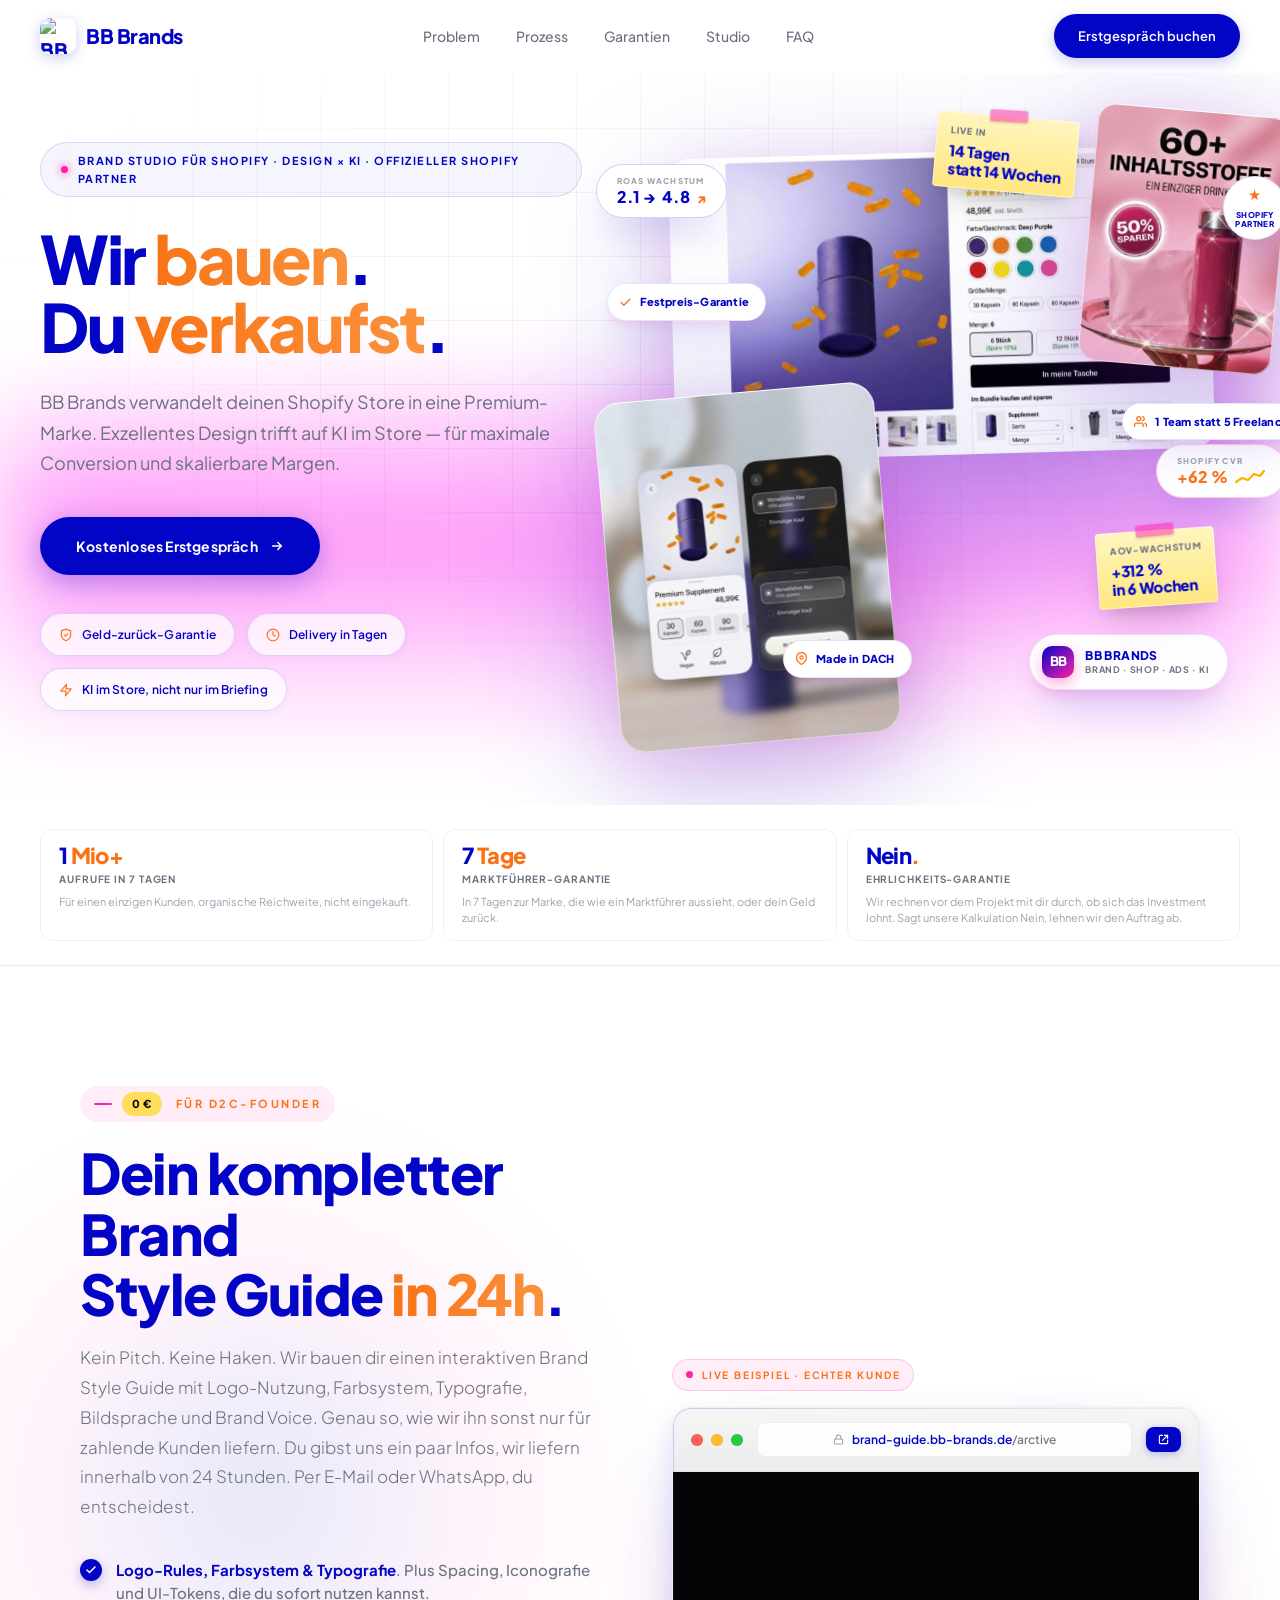
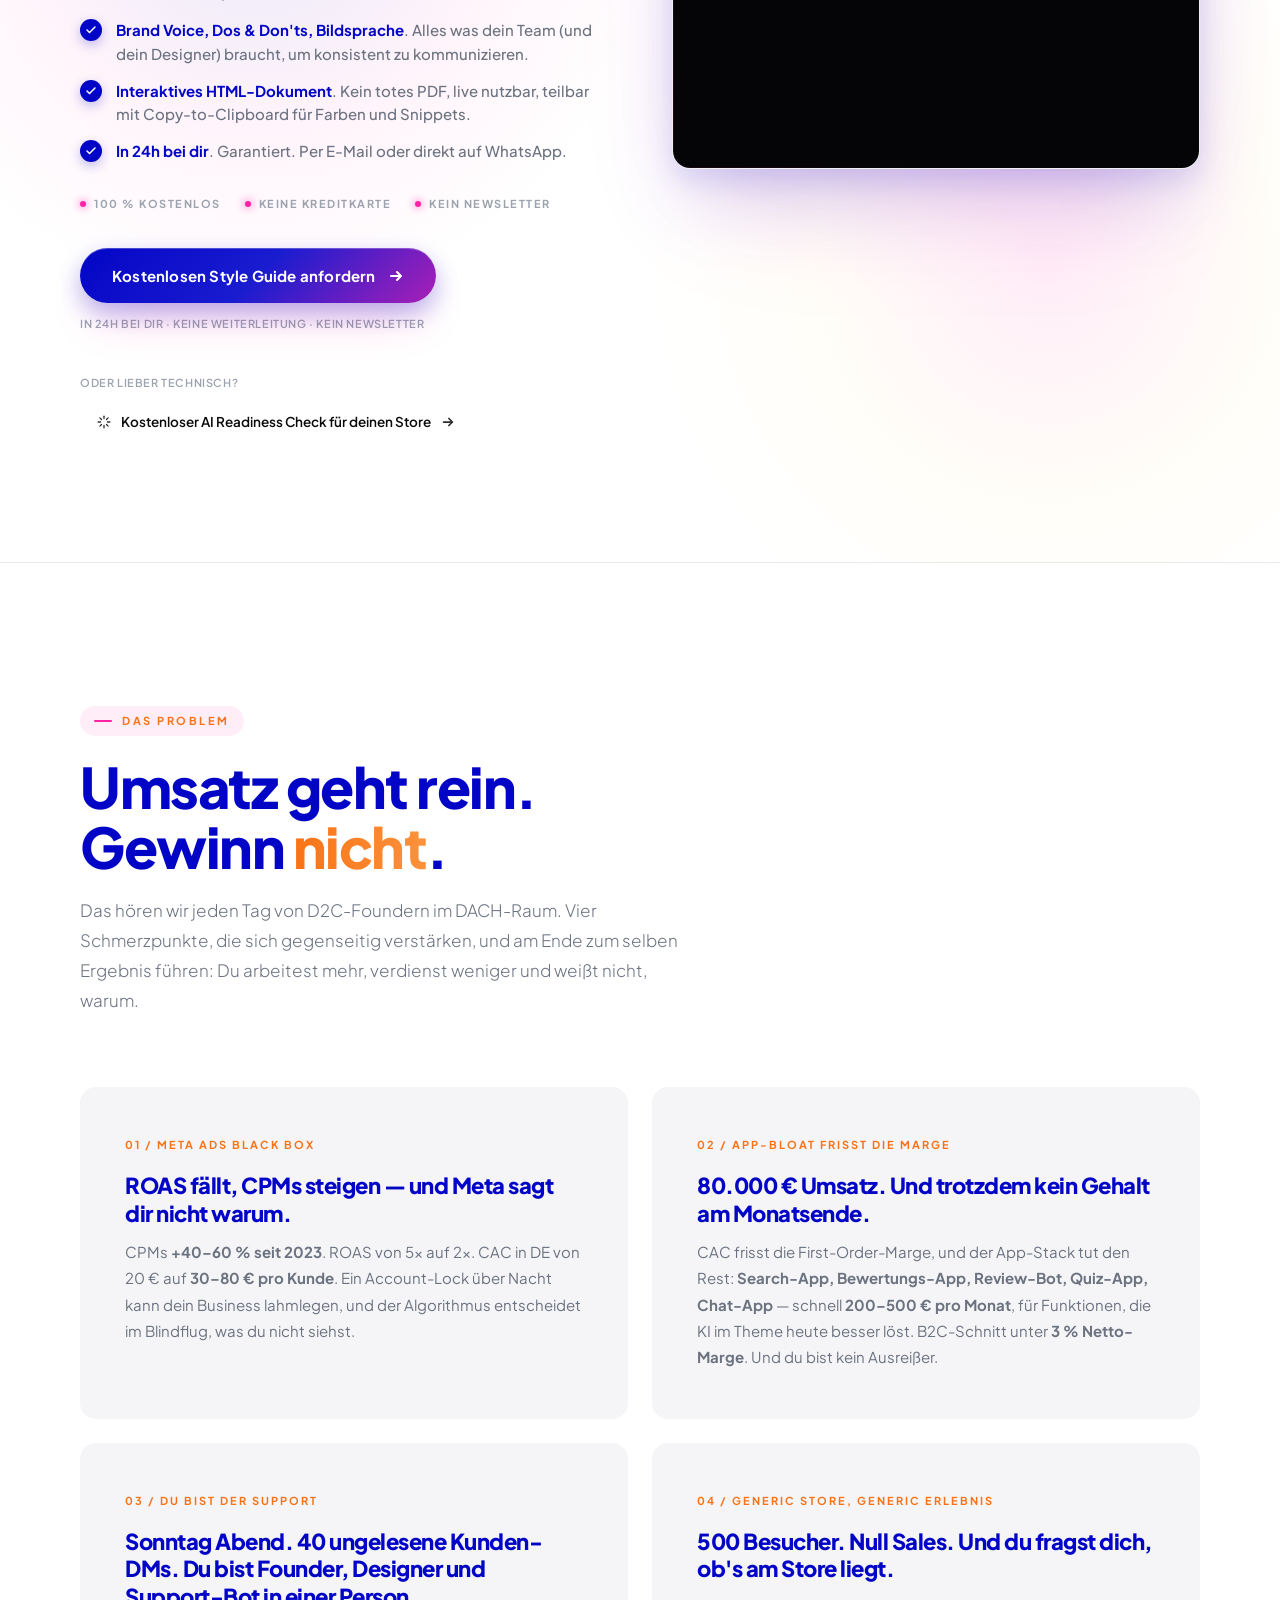
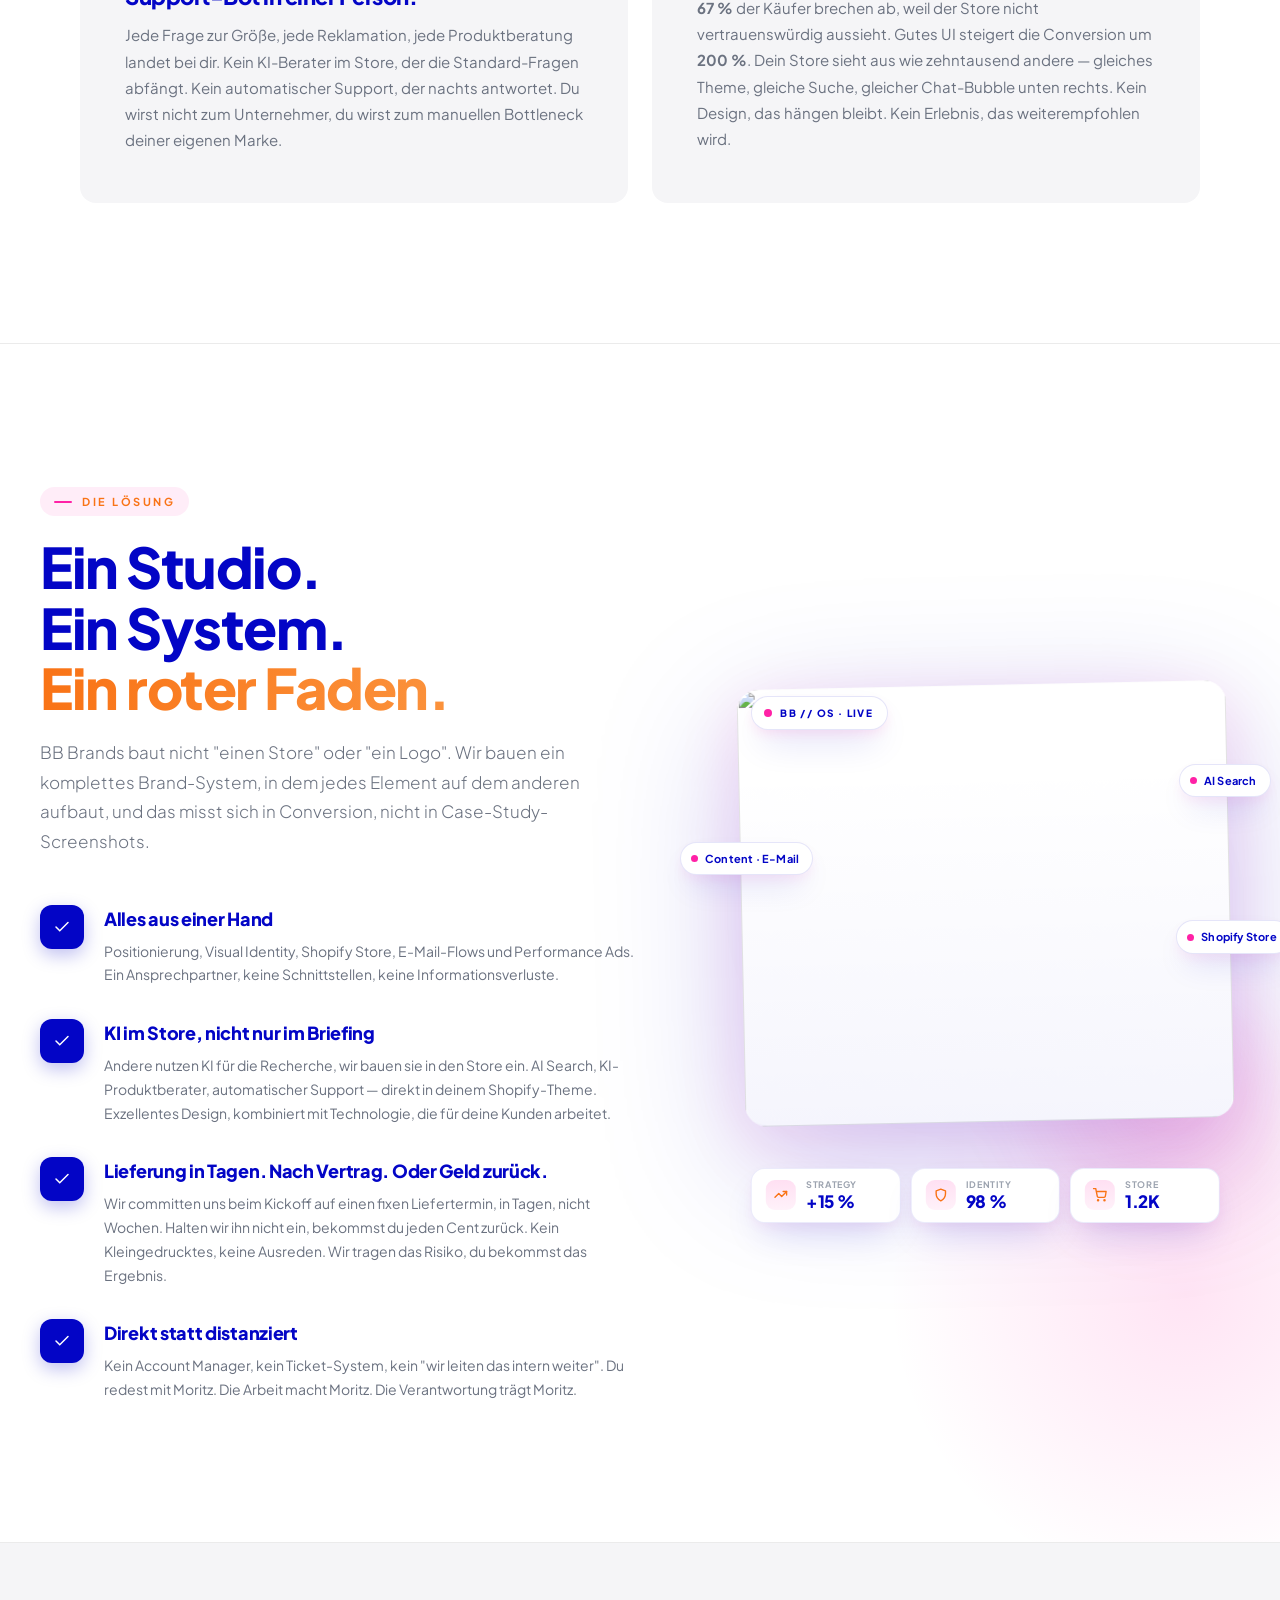
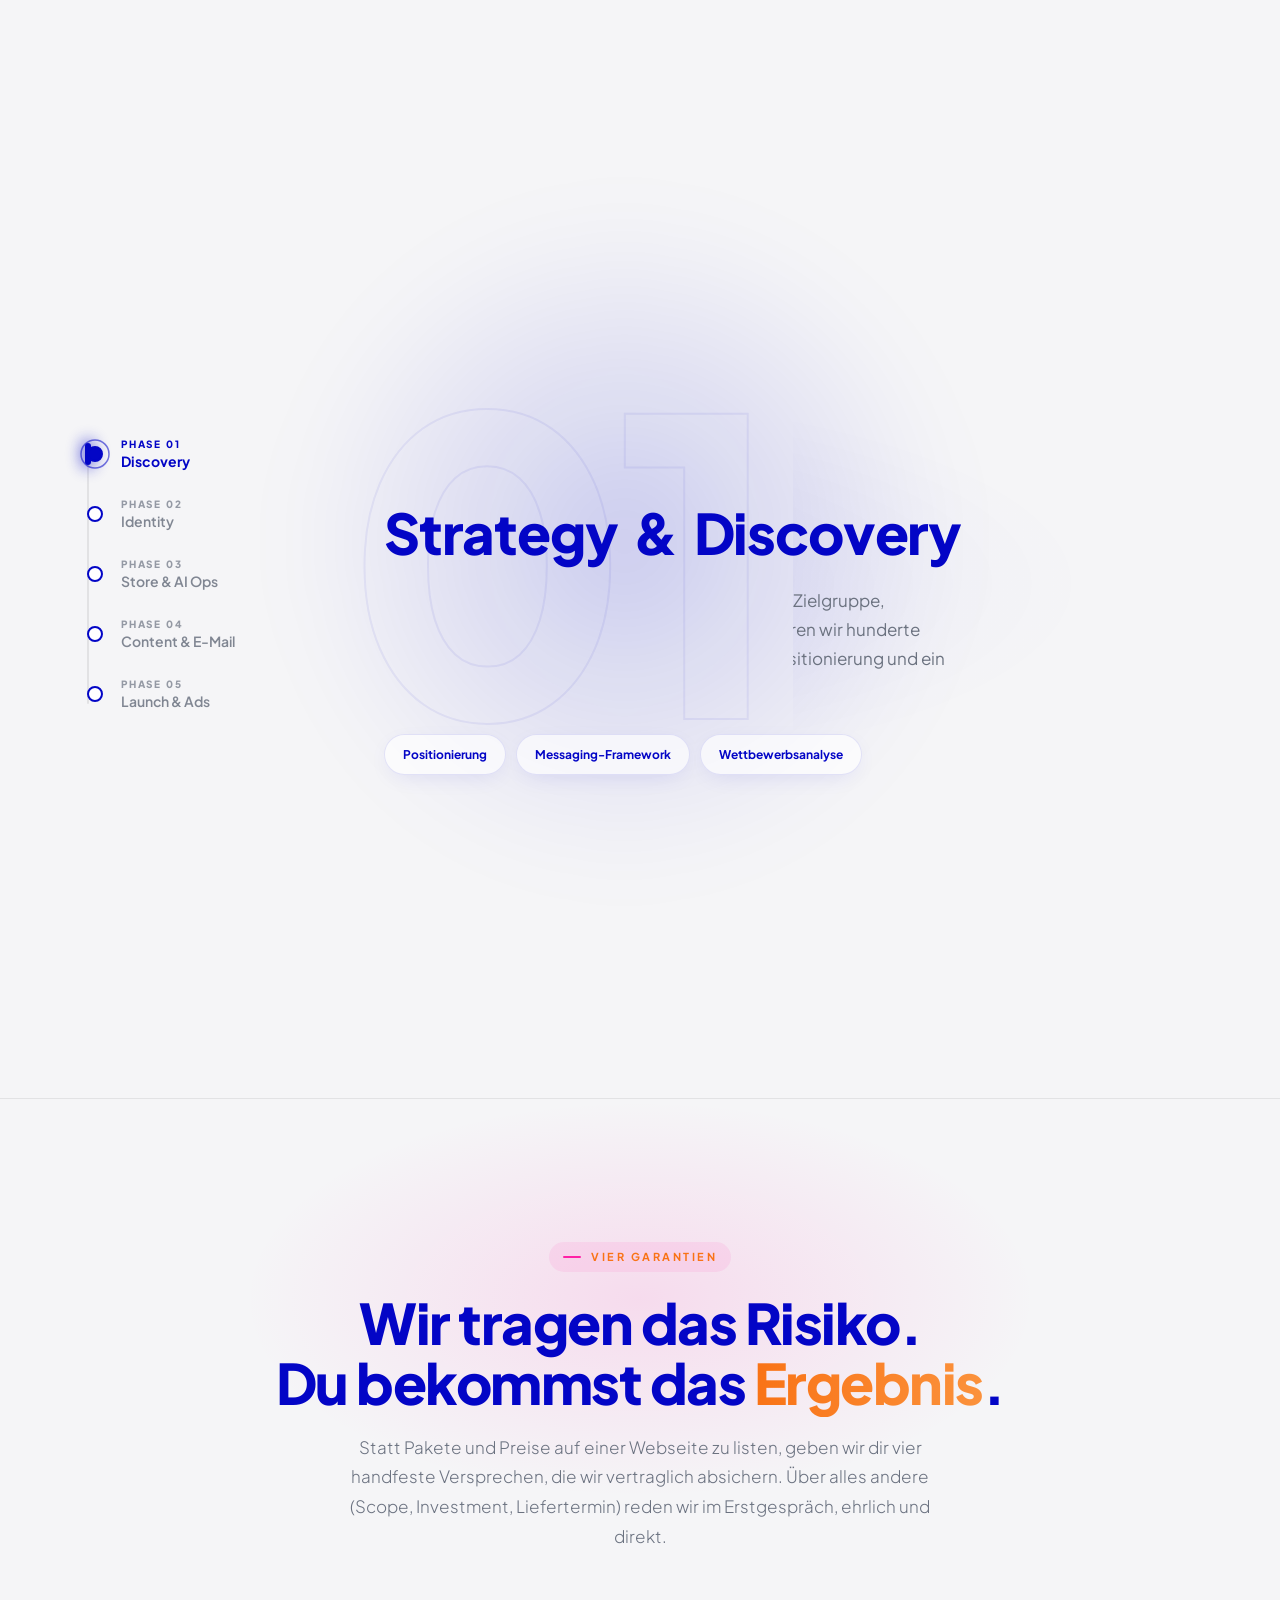
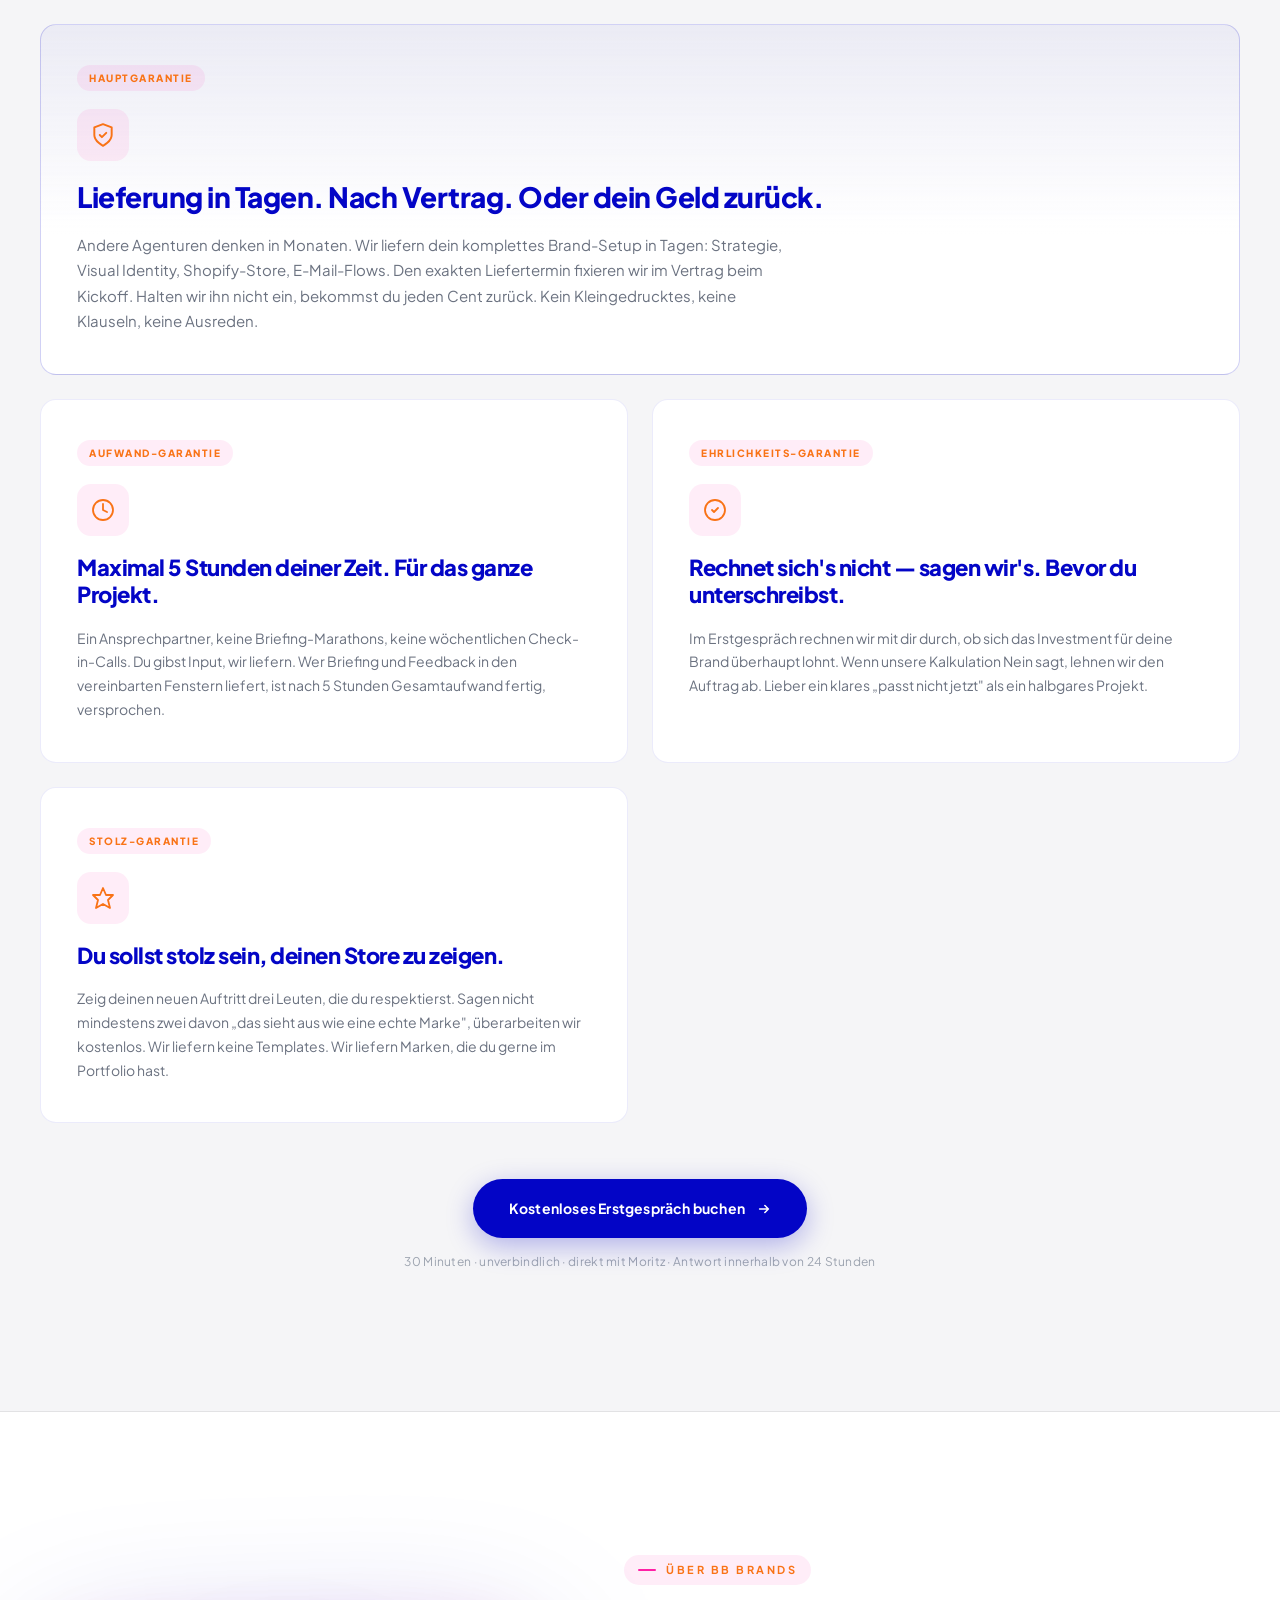
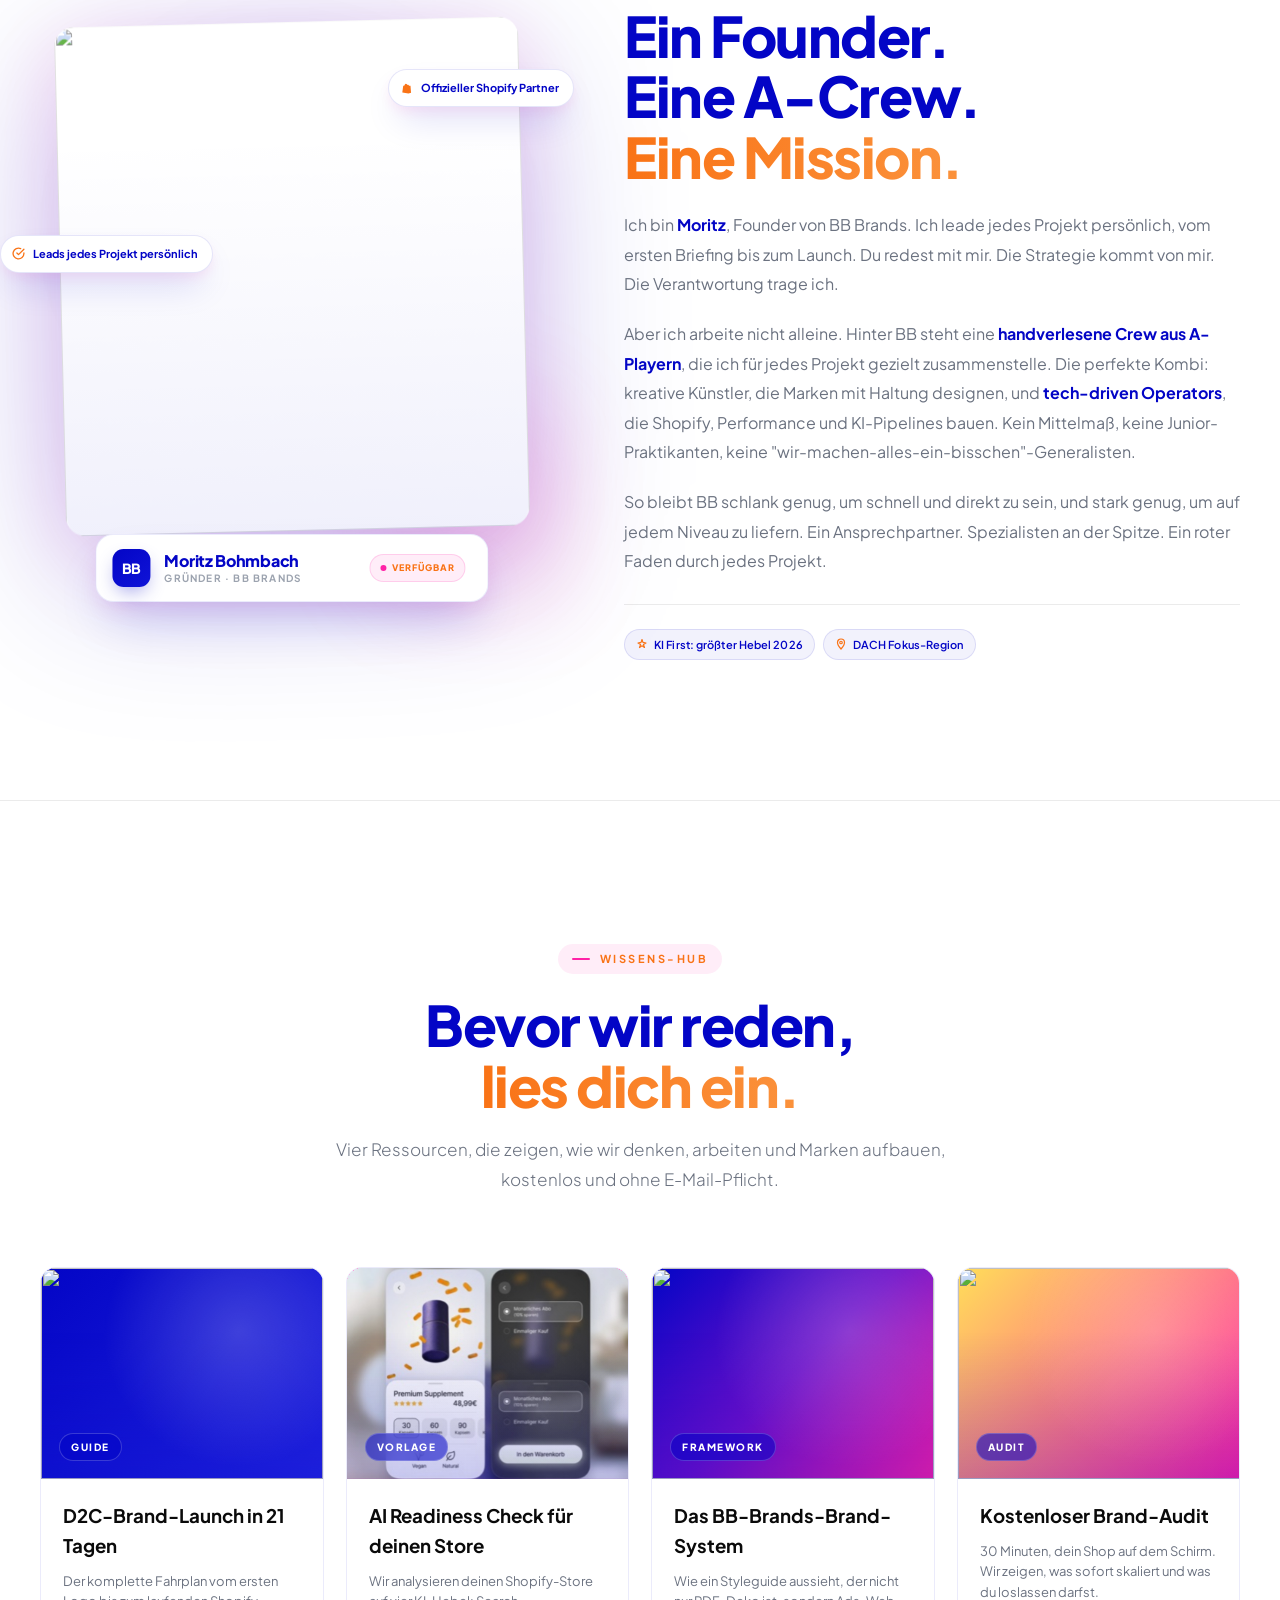
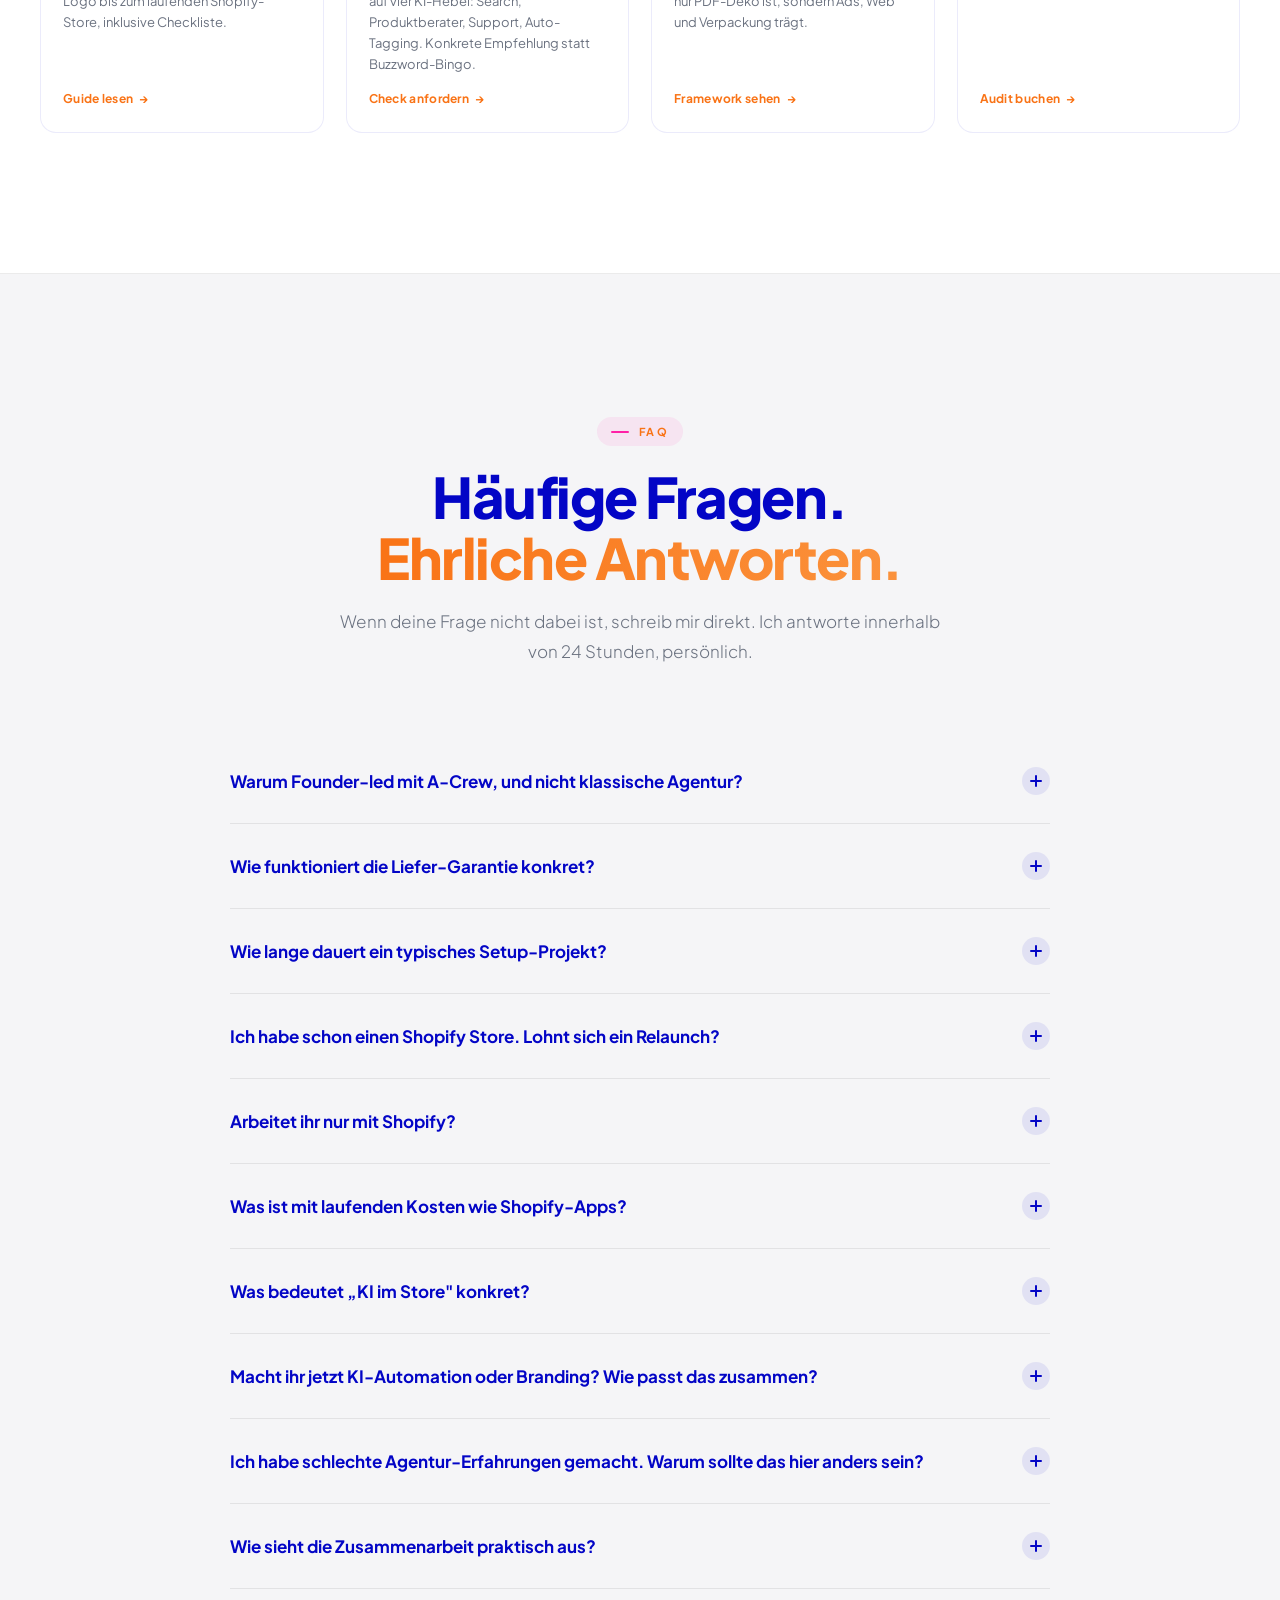
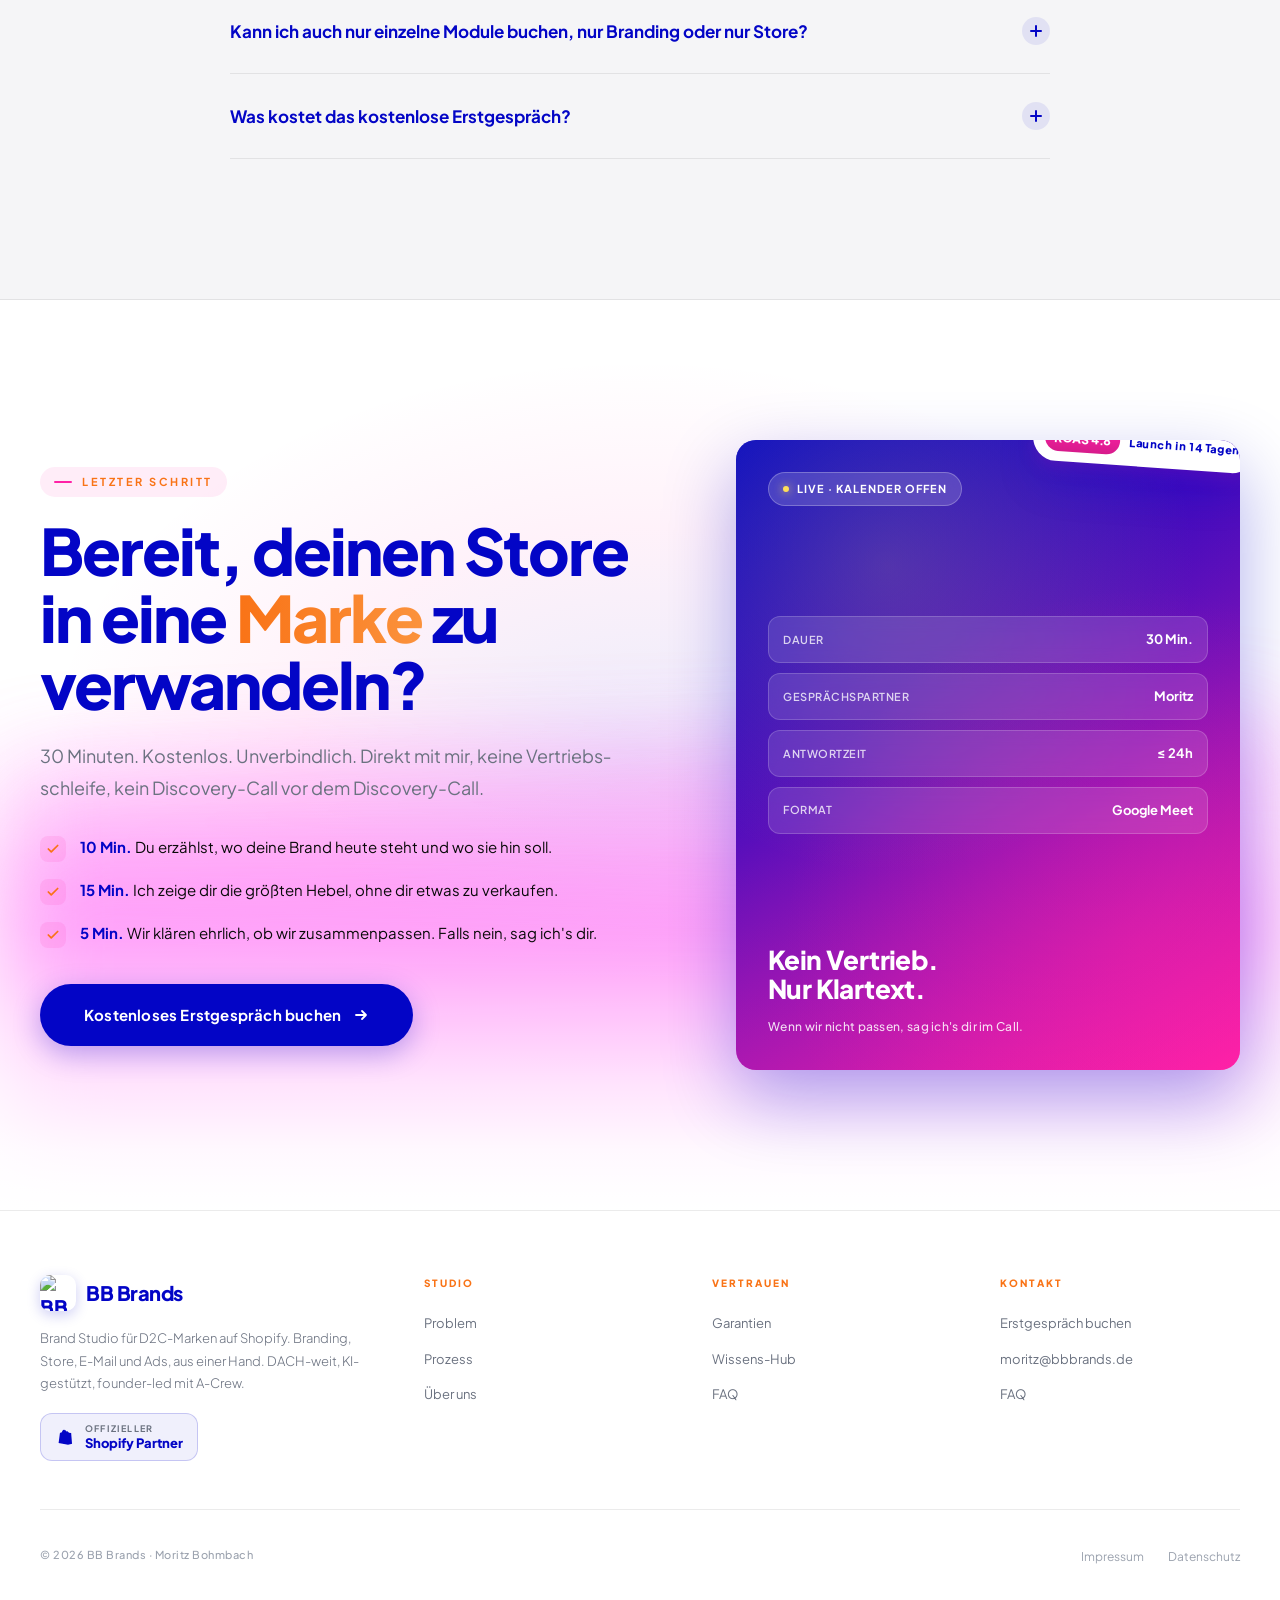
==== commit aa91d1a8: "feat(theme): orange typographic accents + stronger hero+CTA waves Replace pink text-only accents wit" ====
--- a/index.html
+++ b/index.html
@@ -107,6 +107,9 @@
             --accent-light: #FF66C4;
             --accent-dark: #E0158E;
             --accent-glow: rgba(255, 33, 166, 0.12);
+            /* Text accent — orange replaces pink for typographic accents */
+            --accent-text: #F97316;
+            --accent-text-light: #FB923C;
             --primary: #0305C6;
             --primary-light: #2325E0;
             --primary-dark: #0204A0;
@@ -123,7 +126,13 @@
             --radius-image: 20px;
         }
 
-        html { scroll-behavior: smooth; -webkit-font-smoothing: antialiased; -moz-osx-font-smoothing: grayscale; }
+        html {
+            scroll-behavior: smooth;
+            -webkit-font-smoothing: antialiased;
+            -moz-osx-font-smoothing: grayscale;
+            overflow-x: hidden;
+            width: 100%;
+        }
         body {
             font-family: var(--font-body);
             background: var(--bg);
@@ -131,6 +140,7 @@
             font-size: 16px;
             line-height: 1.6;
             overflow-x: hidden;
+            width: 100%;
             font-weight: 400;
         }
         ::selection { background: var(--primary); color: #fff; }
@@ -143,7 +153,7 @@
         .container-narrow { max-width: var(--max-width-narrow); margin: 0 auto; padding: 0 40px; }
         .eyebrow {
             font-family: var(--font-body); font-size: 11px; font-weight: 700;
-            letter-spacing: 2.5px; text-transform: uppercase; color: var(--accent);
+            letter-spacing: 2.5px; text-transform: uppercase; color: var(--accent-text);
             display: inline-flex; align-items: center; gap: 10px; margin-bottom: 20px;
             padding: 6px 14px; border-radius: var(--radius-pill);
             background: rgba(255, 33, 166, 0.08);
@@ -157,8 +167,8 @@
             color: var(--primary); margin-bottom: 20px;
         }
         .section-title .accent {
-            color: var(--accent);
-            background: linear-gradient(90deg, var(--accent), var(--bb-pink-light));
+            color: var(--accent-text);
+            background: linear-gradient(90deg, var(--accent-text), var(--accent-text-light));
             -webkit-background-clip: text;
             -webkit-text-fill-color: transparent;
             background-clip: text;
@@ -242,7 +252,7 @@
             font-family: var(--font-display); font-size: 28px; font-weight: 800;
             color: var(--primary); letter-spacing: -0.5px;
         }
-        .mobile-overlay a:hover { color: var(--accent); }
+        .mobile-overlay a:hover { color: var(--accent-text); }
 
         @media (max-width: 900px) {
             .nav-links, .nav-cta { display: none; }
@@ -267,12 +277,35 @@
             -webkit-mask-image: radial-gradient(ellipse 70% 60% at 50% 40%, #000 30%, transparent 80%);
             opacity: 0.6;
         }
-        .hero-glow {
-            position: absolute; top: 38%; left: 50%;
-            transform: translate(-50%, -50%);
-            width: 1100px; height: 1100px;
-            background: radial-gradient(circle, rgba(255, 33, 166, 0.10) 0%, rgba(3, 5, 198, 0.06) 40%, transparent 70%);
-            pointer-events: none; z-index: 0;
+        /* Kinetic Wave Background — animated hero atmosphere (BB Brands colors) */
+        .hero-wave-bg {
+            position: absolute; inset: 0;
+            overflow: hidden; pointer-events: none;
+            z-index: 0;
+        }
+        .hero-wave-canvas {
+            position: absolute; inset: 0;
+            width: 100%; height: 100%;
+            opacity: 0.7;
+            filter: blur(48px) contrast(1.25) saturate(1.45);
+            pointer-events: none;
+        }
+        .hero-wave-fade {
+            position: absolute; bottom: 0; left: 0; right: 0;
+            height: 55%;
+            background: linear-gradient(to bottom,
+                transparent 0%,
+                rgba(255,255,255,0.05) 15%,
+                rgba(255,255,255,0.15) 30%,
+                rgba(255,255,255,0.35) 45%,
+                rgba(255,255,255,0.60) 60%,
+                rgba(255,255,255,0.82) 75%,
+                rgba(255,255,255,0.95) 88%,
+                #FFFFFF 100%);
+            pointer-events: none;
+        }
+        @media (max-width: 767px) {
+            .hero-wave-canvas { display: none; }
         }
         .hero-inner {
             max-width: 960px; margin: 0 auto; text-align: center;
@@ -309,8 +342,8 @@
             animation: fadeInUp 0.9s ease 0.2s both;
         }
         .hero h1 .accent {
-            color: var(--accent);
-            background: linear-gradient(90deg, var(--accent), var(--bb-pink-light));
+            color: var(--accent-text);
+            background: linear-gradient(90deg, var(--accent-text), var(--accent-text-light));
             -webkit-background-clip: text;
             -webkit-text-fill-color: transparent;
             background-clip: text;
@@ -378,7 +411,7 @@
             box-shadow: 0 6px 20px rgba(255, 33, 166, 0.12);
         }
         .hero-guarantee svg {
-            color: var(--accent); flex-shrink: 0;
+            color: var(--accent-text); flex-shrink: 0;
         }
 
         /* ====== HERO SPLIT LAYOUT (DENSE STACK VISUAL) ====== */
@@ -454,7 +487,7 @@
             font-weight: 800;
             letter-spacing: 1.6px;
             text-transform: uppercase;
-            color: var(--accent);
+            color: var(--accent-text);
             margin-bottom: 14px;
         }
 
@@ -584,7 +617,7 @@
             color: var(--text-body);
             letter-spacing: 0.1px;
         }
-        .brand-voice .pink { color: var(--accent); }
+        .brand-voice .pink { color: var(--accent-text); }
 
         /* ===== LAYER 02: SHOP ERLEBNIS ===== */
         .stack-card--shop {
@@ -1381,7 +1414,7 @@
         .pdp-brand-chip .chip-tag {
             font-size: 7px;
             font-weight: 800;
-            color: var(--accent);
+            color: var(--accent-text);
             letter-spacing: 0.6px;
             text-transform: uppercase;
         }
@@ -1613,11 +1646,11 @@
         }
         .proof-value strong { color: var(--bb-blue); font-weight: 800; }
         .proof-arrow {
-            color: var(--accent);
+            color: var(--accent-text);
             font-size: 14px;
             font-weight: 800;
         }
-        .proof-card--cvr .proof-value strong { color: var(--accent); }
+        .proof-card--cvr .proof-value strong { color: var(--accent-text); }
         .proof-spark {
             width: 32px; height: 16px;
             color: #FFB400;
@@ -1806,7 +1839,7 @@
                 inset 0 0 0 1px rgba(255, 255, 255, 0.8);
             animation: proof-float 6s ease-in-out infinite;
         }
-        .float-pill svg { color: var(--accent); flex-shrink: 0; }
+        .float-pill svg { color: var(--accent-text); flex-shrink: 0; }
         .float-pill--festpreis { top: 26%; left: -8%; animation-delay: 0.4s; }
         .float-pill--team      { top: 46%; right: -12%; animation-delay: 1.4s; }
         .float-pill--dach      { bottom: 8%; left: 22%; animation-delay: 2.2s; }
@@ -1893,7 +1926,7 @@
         }
         .float-badge .badge-star {
             display: block;
-            color: var(--accent);
+            color: var(--accent-text);
             font-size: 14px;
             line-height: 1;
             margin-bottom: 2px;
@@ -1927,10 +1960,13 @@
         }
         @media (max-width: 640px) {
             .hero--split { padding: 120px 18px 60px; }
+            .hero--split .hero-inner { width: 100%; min-width: 0; }
+            .hero-text, .hero-stack { width: 100%; min-width: 0; max-width: 100%; }
             .hero-stack--showcase {
                 aspect-ratio: 1 / 1.05;
                 max-height: none;
-                min-height: 440px;
+                min-height: 0;
+                width: 100%;
             }
             .hs-pdp { top: 6%; left: 2%; width: 96%; }
             .hs-mobile { bottom: -2%; left: -4%; width: 50%; border-radius: 22px; }
@@ -1969,7 +2005,7 @@
         }
         .trust-label {
             text-align: center; font-family: var(--font-body); font-size: 11px;
-            font-weight: 700; color: var(--accent);
+            font-weight: 700; color: var(--accent-text);
             letter-spacing: 2.5px; text-transform: uppercase; margin-bottom: 36px;
         }
         .trust-logos {
@@ -2091,7 +2127,7 @@
             font-weight: 700;
             letter-spacing: 1.8px;
             text-transform: uppercase;
-            color: var(--accent);
+            color: var(--accent-text);
             padding: 7px 13px;
             background: rgba(255, 33, 166, 0.08);
             border: 1px solid rgba(255, 33, 166, 0.18);
@@ -2537,7 +2573,7 @@
             font-size: 10px;
             font-weight: 700;
             letter-spacing: 2.5px;
-            color: var(--accent);
+            color: var(--accent-text);
             margin-bottom: 10px;
             text-transform: uppercase;
         }
@@ -2749,7 +2785,7 @@
             color: var(--text-body);
         }
         .lm-consent-text a {
-            color: var(--accent);
+            color: var(--accent-text);
             text-decoration: underline;
             text-underline-offset: 2px;
         }
@@ -2852,7 +2888,7 @@
         }
         .problem-num {
             font-family: var(--font-body); font-size: 11px; font-weight: 700;
-            color: var(--accent); letter-spacing: 2px; margin-bottom: 18px;
+            color: var(--accent-text); letter-spacing: 2px; margin-bottom: 18px;
             text-transform: uppercase;
         }
         .problem-card h3 {
@@ -3063,7 +3099,7 @@
             place-items: center;
             border-radius: 9px;
             background: linear-gradient(180deg, rgba(255, 33, 166, 0.14) 0%, rgba(255, 33, 166, 0.06) 100%);
-            color: var(--accent);
+            color: var(--accent-text);
             flex-shrink: 0;
         }
         .sv-metric-icon svg { display: block; }
@@ -3092,10 +3128,13 @@
             .sv-orbit--content { display: none; }
             .sv-orbit--ai      { top: 12%; right: -2%; }
             .sv-orbit--store   { top: 36%; right: -4%; }
-            .sv-metric { padding: 9px 11px; gap: 7px; }
-            .sv-metric-icon { width: 26px; height: 26px; }
-            .sv-metric-value { font-size: 14px; }
+            .solution-visual { width: 100%; max-width: 480px; margin: 0 auto; }
+            .sv-metric { padding: 8px 9px; gap: 6px; min-width: 0; }
+            .sv-metric-icon { width: 24px; height: 24px; }
+            .sv-metric-value { font-size: 13px; }
             .sv-metric-label { font-size: 8px; }
+            .sv-metric-text { min-width: 0; overflow: hidden; }
+            .sv-metrics { width: 96%; gap: 6px; }
             .sv-live-tag { font-size: 9px; padding: 7px 12px 7px 10px; }
         }
 
@@ -3231,7 +3270,7 @@
             font-family: var(--font-display);
             font-size: 11px; font-weight: 800;
             letter-spacing: 2px; text-transform: uppercase;
-            color: var(--accent);
+            color: var(--accent-text);
             margin-bottom: 18px;
         }
         .process-step h4 {
@@ -3274,7 +3313,7 @@
         .process-chip:hover {
             background: rgba(255, 33, 166, 0.08);
             border-color: rgba(255, 33, 166, 0.3);
-            color: var(--accent);
+            color: var(--accent-text);
         }
         .process-step.active .process-chip {
             opacity: 1;
@@ -3474,7 +3513,7 @@
         }
         .package-name {
             font-family: var(--font-body); font-size: 11px; font-weight: 700; letter-spacing: 2px;
-            text-transform: uppercase; color: var(--accent); margin-bottom: 10px;
+            text-transform: uppercase; color: var(--accent-text); margin-bottom: 10px;
         }
         .package-title {
             font-family: var(--font-display); font-size: 28px; font-weight: 800;
@@ -3543,13 +3582,13 @@
         .guarantee-icon {
             flex-shrink: 0; width: 56px; height: 56px;
             display: flex; align-items: center; justify-content: center;
-            border: 1px solid var(--accent); color: var(--accent);
+            border: 1px solid var(--accent); color: var(--accent-text);
         }
         .guarantee-badge {
             display: inline-block;
             font-family: var(--font-body); font-size: 10px; font-weight: 700;
             letter-spacing: 1.5px; text-transform: uppercase;
-            color: var(--accent);
+            color: var(--accent-text);
             padding: 4px 12px; background: rgba(255, 33, 166, 0.08);
             border-radius: var(--radius-pill);
             margin-bottom: 12px;
@@ -3714,7 +3753,7 @@
             font-weight: 800;
             letter-spacing: 0.8px;
             text-transform: uppercase;
-            color: var(--accent);
+            color: var(--accent-text);
         }
         .portrait-meta-status .pm-pulse {
             width: 6px;
@@ -3745,14 +3784,14 @@
             white-space: nowrap;
             animation: proof-float 8s ease-in-out infinite;
         }
-        .portrait-cred svg { color: var(--accent); flex-shrink: 0; }
+        .portrait-cred svg { color: var(--accent-text); flex-shrink: 0; }
         .portrait-cred--shopify { top: 10%; right: -6%; animation-delay: 0.4s; }
         .portrait-cred--leads   { top: 38%; left: -8%; animation-delay: 1.6s; }
         @media (max-width: 1100px) {
             .about-portrait { max-width: 460px; margin: 0 auto; }
         }
         @media (max-width: 640px) {
-            .about-portrait { aspect-ratio: 4 / 4.6; }
+            .about-portrait { aspect-ratio: 4 / 4.6; width: 100%; max-width: 420px; margin: 0 auto; }
             .portrait-meta { min-width: 86%; padding: 11px 16px 11px 12px; gap: 10px; }
             .portrait-meta-mark { width: 32px; height: 32px; font-size: 12px; }
             .portrait-meta strong { font-size: 14px; }
@@ -3790,7 +3829,7 @@
             color: var(--primary); text-align: left;
             transition: color 0.2s;
         }
-        .faq-question:hover { color: var(--accent); }
+        .faq-question:hover { color: var(--accent-text); }
         .faq-icon {
             width: 28px; height: 28px; flex-shrink: 0; margin-left: 20px;
             position: relative; transition: transform 0.3s;
@@ -3838,7 +3877,7 @@
             color: var(--primary); margin-bottom: 24px;
         }
         .final-cta h2 .accent {
-            background: linear-gradient(90deg, var(--accent), var(--bb-pink-light));
+            background: linear-gradient(90deg, var(--accent-text), var(--accent-text-light));
             -webkit-background-clip: text; -webkit-text-fill-color: transparent; background-clip: text;
         }
         .final-cta p {
@@ -3896,7 +3935,7 @@
         }
         .footer-col h5 {
             font-family: var(--font-body); font-size: 10px; font-weight: 800;
-            color: var(--accent); letter-spacing: 2px; text-transform: uppercase;
+            color: var(--accent-text); letter-spacing: 2px; text-transform: uppercase;
             margin-bottom: 18px;
         }
         .footer-col ul { list-style: none; display: flex; flex-direction: column; gap: 10px; }
@@ -3930,7 +3969,7 @@
         .stat-card { background: transparent; padding: 14px 18px; border: 1px solid rgba(3, 5, 198, 0.06); border-radius: 12px; display: flex; flex-direction: column; gap: 5px; transition: border-color 0.3s; position: relative; overflow: hidden; }
         .stat-card:hover { border-color: rgba(3, 5, 198, 0.14); }
         .stat-card .stat-num { font-family: var(--font-display); font-weight: 800; font-size: 22px; letter-spacing: -0.7px; line-height: 1; color: var(--primary); }
-        .stat-card .stat-num .stat-suffix { color: var(--accent); }
+        .stat-card .stat-num .stat-suffix { color: var(--accent-text); }
         .stat-card .stat-label { font-family: var(--font-body); font-size: 10px; font-weight: 700; letter-spacing: 0.9px; text-transform: uppercase; color: var(--text-body); }
         .stat-card .stat-meta { font-size: 11px; color: var(--text-muted); line-height: 1.45; margin-top: 2px; }
 
@@ -3942,12 +3981,12 @@
         .guarantee-card { background: #fff; border: 1px solid rgba(3, 5, 198, 0.08); padding: 40px 36px; border-radius: var(--radius); display: flex; flex-direction: column; gap: 18px; transition: all 0.3s; position: relative; overflow: hidden; }
         .guarantee-card.featured { grid-column: span 2; background: linear-gradient(180deg, rgba(3, 5, 198, 0.04), #fff 60%); border: 1.5px solid rgba(3, 5, 198, 0.18); }
         .guarantee-card:hover { transform: translateY(-4px); border-color: rgba(3, 5, 198, 0.2); box-shadow: 0 18px 50px rgba(3, 5, 198, 0.1); }
-        .guarantee-card .g-icon { width: 52px; height: 52px; display: inline-flex; align-items: center; justify-content: center; background: rgba(255, 33, 166, 0.08); color: var(--accent); border-radius: 14px; flex-shrink: 0; }
+        .guarantee-card .g-icon { width: 52px; height: 52px; display: inline-flex; align-items: center; justify-content: center; background: rgba(255, 33, 166, 0.08); color: var(--accent-text); border-radius: 14px; flex-shrink: 0; }
         .guarantee-card h3 { font-family: var(--font-display); font-size: 22px; font-weight: 800; color: var(--primary); letter-spacing: -0.5px; line-height: 1.25; }
         .guarantee-card.featured h3 { font-size: 28px; }
         .guarantee-card p { font-size: 14px; color: var(--text-body); line-height: 1.7; }
         .guarantee-card.featured p { font-size: 15px; max-width: 720px; }
-        .guarantee-tag { display: inline-flex; align-items: center; gap: 8px; font-family: var(--font-body); font-size: 10px; font-weight: 800; letter-spacing: 1.5px; text-transform: uppercase; color: var(--accent); padding: 5px 12px; background: rgba(255, 33, 166, 0.08); border-radius: var(--radius-pill); align-self: flex-start; }
+        .guarantee-tag { display: inline-flex; align-items: center; gap: 8px; font-family: var(--font-body); font-size: 10px; font-weight: 800; letter-spacing: 1.5px; text-transform: uppercase; color: var(--accent-text); padding: 5px 12px; background: rgba(255, 33, 166, 0.08); border-radius: var(--radius-pill); align-self: flex-start; }
         .guarantees-cta { margin-top: 56px; display: flex; flex-direction: column; align-items: center; gap: 14px; text-align: center; }
         .guarantees-cta .btn-primary { padding: 18px 36px; font-size: 14px; }
         .guarantees-cta-meta { font-size: 12px; color: var(--text-muted); font-family: var(--font-body); letter-spacing: 0.3px; }
@@ -3955,7 +3994,7 @@
         /* ====== ABOUT CREDENTIALS ====== */
         .about-creds { margin-top: 32px; padding-top: 28px; border-top: 1px solid var(--border); display: flex; flex-wrap: wrap; gap: 10px; }
         .about-cred { display: inline-flex; align-items: center; gap: 8px; padding: 8px 14px; background: rgba(3, 5, 198, 0.05); border: 1px solid rgba(3, 5, 198, 0.1); border-radius: var(--radius-pill); font-family: var(--font-body); font-size: 12px; font-weight: 600; color: var(--primary); }
-        .about-cred svg { color: var(--accent); flex-shrink: 0; }
+        .about-cred svg { color: var(--accent-text); flex-shrink: 0; }
         .about-creds--compact { margin-top: 28px; padding-top: 24px; gap: 8px; }
         .about-creds--compact .about-cred { padding: 6px 11px; font-size: 11px; gap: 6px; letter-spacing: 0.1px; }
 
@@ -3994,7 +4033,7 @@
         .resource-body { padding: 22px 22px 24px; flex: 1; display: flex; flex-direction: column; gap: 10px; }
         .resource-body h4 { font-family: var(--font-display); font-size: 17px; font-weight: 800; color: var(--primary); letter-spacing: -0.4px; line-height: 1.3; }
         .resource-body p { font-size: 13px; color: var(--text-body); line-height: 1.6; flex: 1; }
-        .resource-link { display: inline-flex; align-items: center; gap: 6px; font-family: var(--font-body); font-size: 12px; font-weight: 700; letter-spacing: 0.3px; color: var(--accent); margin-top: 4px; transition: gap 0.25s; }
+        .resource-link { display: inline-flex; align-items: center; gap: 6px; font-family: var(--font-body); font-size: 12px; font-weight: 700; letter-spacing: 0.3px; color: var(--accent-text); margin-top: 4px; transition: gap 0.25s; }
         .resource-link:hover { gap: 10px; }
 
         /* ====== FINAL CTA — split layout ====== */
@@ -4005,7 +4044,7 @@
         .final-cta-bullets { list-style: none; display: flex; flex-direction: column; gap: 16px; margin: 0 0 36px 0; }
         .final-cta-bullets li { display: flex; align-items: flex-start; gap: 14px; font-size: 15px; color: var(--text-primary); line-height: 1.55; }
         .final-cta-bullets li strong { font-weight: 700; color: var(--primary); }
-        .final-cta-bullets .b-icon { flex-shrink: 0; width: 26px; height: 26px; display: inline-flex; align-items: center; justify-content: center; background: rgba(255, 33, 166, 0.1); color: var(--accent); border-radius: 8px; margin-top: 1px; }
+        .final-cta-bullets .b-icon { flex-shrink: 0; width: 26px; height: 26px; display: inline-flex; align-items: center; justify-content: center; background: rgba(255, 33, 166, 0.1); color: var(--accent-text); border-radius: 8px; margin-top: 1px; }
         .final-cta-actions { display: flex; align-items: center; gap: 18px; flex-wrap: wrap; }
         .final-cta-side { position: relative; aspect-ratio: 4/5; border-radius: var(--radius-image); background: linear-gradient(145deg, var(--primary), var(--accent)); overflow: hidden; box-shadow: 0 28px 72px rgba(3, 5, 198, 0.32); display: flex; flex-direction: column; justify-content: space-between; padding: 32px; isolation: isolate; }
         .final-cta-side-bg {
@@ -4237,13 +4276,16 @@
         <a href="#guarantees">Garantien</a>
         <a href="#about">Studio</a>
         <a href="#faq">FAQ</a>
-        <a href="erstgespraech.html" style="color: var(--accent);">Erstgespräch buchen</a>
+        <a href="erstgespraech.html" style="color: var(--accent-text);">Erstgespräch buchen</a>
     </div>
 
     <!-- ============ HERO ============ -->
     <header class="hero hero--split">
+        <div class="hero-wave-bg" aria-hidden="true">
+            <canvas class="hero-wave-canvas"></canvas>
+            <div class="hero-wave-fade"></div>
+        </div>
         <div class="hero-grid-bg"></div>
-        <div class="hero-glow"></div>
         <div class="hero-inner">
             <!-- LEFT: TEXT BLOCK -->
             <div class="hero-text">
@@ -4374,7 +4416,9 @@
         </div>
     </header>
 
-    <!-- ============ TRUST BAR ============ -->
+    <!-- ============ TRUST BAR (TEMPORÄR DEAKTIVIERT — 2026-04-08) ============
+         Diese Section ist auf Wunsch temporär ausgeblendet.
+         Zum Reaktivieren: einfach dieses Kommentar-Wrapping entfernen.
     <section class="trust-bar" aria-label="Referenzkunden">
         <p class="trust-label">Vertraut von D2C-Marken im DACH-Raum</p>
         <div class="trust-logos">
@@ -4386,6 +4430,7 @@
             </span>
         </div>
     </section>
+    ============ END TRUST BAR (TEMPORÄR DEAKTIVIERT) ============ -->
 
     <!-- ============ STATS / METRICS ============ -->
     <section class="stats-row" aria-label="Studio in Zahlen">
@@ -5146,6 +5191,10 @@
 
     <!-- ============ FINAL CTA ============ -->
     <section class="final-cta final-cta--split">
+        <div class="hero-wave-bg" aria-hidden="true">
+            <canvas class="hero-wave-canvas"></canvas>
+            <div class="hero-wave-fade"></div>
+        </div>
         <div class="final-cta-split">
             <div class="final-cta-content reveal">
                 <div class="eyebrow">Letzter Schritt</div>
@@ -5746,5 +5795,157 @@
             setTimeout(init, 250);
         })();
     </script>
+
+    <!-- Kinetic Waves — animates every .hero-wave-bg instance on the page -->
+    <script>
+        (function initKineticWaves() {
+            const COLORS = [
+                { r: 3,   g: 5,   b: 198, a: 0.65 }, // BB Primary Blue
+                { r: 255, g: 33,  b: 166, a: 0.60 }, // BB Hot Pink
+                { r: 255, g: 102, b: 196, a: 0.55 }, // BB Pink Light
+                { r: 15,  g: 20,  b: 60,  a: 0.25 }  // Deep navy depth
+            ];
+            const WAVE_CONFIGS = [
+                { speed: 0.0008, amplitude: 0.22, frequency: 0.0008, offsetY: 0.70, phase: 0 },
+                { speed: 0.0012, amplitude: 0.18, frequency: 0.0014, offsetY: 0.60, phase: Math.PI / 4 },
+                { speed: 0.0015, amplitude: 0.25, frequency: 0.0010, offsetY: 0.50, phase: Math.PI / 2 },
+                { speed: 0.0010, amplitude: 0.15, frequency: 0.0018, offsetY: 0.75, phase: Math.PI }
+            ];
+            const WAVE_ORDER = [3, 0, 1, 2];
+            const STEP = 25;
+
+            // Shared viewport mouse position (clientX/clientY) — each instance maps to local coords
+            const mouse = {
+                active: false,
+                x: 0, y: 0,
+                inactivityTimer: null
+            };
+
+            function setupInstance(wrap) {
+                const canvas = wrap.querySelector('.hero-wave-canvas');
+                if (!canvas) return null;
+                const ctx = canvas.getContext('2d');
+                if (!ctx) return null;
+
+                const state = {
+                    wrap: wrap,
+                    canvas: canvas,
+                    ctx: ctx,
+                    w: 0, h: 0,
+                    rectLeft: 0, rectTop: 0,
+                    currentMX: 0, currentMY: 0,
+                    raf: 0,
+                    waves: []
+                };
+
+                function initWaves() {
+                    state.waves = WAVE_ORDER.map(idx => {
+                        const color = COLORS[idx];
+                        const cfg = WAVE_CONFIGS[idx];
+                        const points = [];
+                        for (let x = -STEP * 2; x <= state.w + STEP * 2; x += STEP) {
+                            points.push({ x: x, y: state.h * cfg.offsetY, baseY: state.h * cfg.offsetY });
+                        }
+                        return Object.assign({ color: color, points: points }, cfg);
+                    });
+                }
+
+                function resize() {
+                    const rect = wrap.getBoundingClientRect();
+                    state.w = canvas.width = rect.width;
+                    state.h = canvas.height = rect.height;
+                    initWaves();
+                }
+
+                function animate(time) {
+                    state.raf = requestAnimationFrame(animate);
+                    if (window.innerWidth < 768) return;
+
+                    ctx.clearRect(0, 0, state.w, state.h);
+
+                    // Refresh local rect (cheap) so swirl follows the section as it scrolls
+                    const rect = wrap.getBoundingClientRect();
+                    state.rectLeft = rect.left;
+                    state.rectTop = rect.top;
+
+                    // Local mouse coords inside the canvas
+                    const targetMX = mouse.x - state.rectLeft;
+                    const targetMY = mouse.y - state.rectTop;
+                    state.currentMX += (targetMX - state.currentMX) * 0.12;
+                    state.currentMY += (targetMY - state.currentMY) * 0.12;
+
+                    for (let w = 0; w < state.waves.length; w++) {
+                        const wave = state.waves[w];
+                        ctx.beginPath();
+                        ctx.moveTo(0, state.h);
+
+                        for (let i = 0; i < wave.points.length; i++) {
+                            const pt = wave.points[i];
+
+                            let waveY = Math.sin(pt.x * wave.frequency + time * wave.speed + wave.phase) * (wave.amplitude * state.h);
+                            waveY += Math.sin(pt.x * wave.frequency * 3.2 + time * wave.speed * 1.5) * (wave.amplitude * state.h * 0.2);
+
+                            if (mouse.active) {
+                                const dx = pt.x - state.currentMX;
+                                const dy = pt.y - state.currentMY;
+                                const dist = Math.sqrt(dx * dx + dy * dy);
+                                const maxDist = state.w * 0.5;
+                                if (dist < maxDist && dist > 0) {
+                                    const force = Math.pow(1 - dist / maxDist, 2.5) * 4.5;
+                                    const swirlStrength = force * 15;
+                                    pt.x += (dy / dist) * swirlStrength * (i % 2 === 0 ? 1 : -1);
+                                    waveY -= (state.currentMY - pt.baseY) * force * 0.8;
+                                }
+                            }
+
+                            const originX = (i - 2) * STEP;
+                            pt.x += (originX - pt.x) * 0.08;
+                            const targetY = pt.baseY + waveY;
+                            pt.y += (targetY - pt.y) * 0.15;
+
+                            if (i === 0) {
+                                ctx.lineTo(pt.x, pt.y);
+                            } else {
+                                const prev = wave.points[i - 1];
+                                const cx = (prev.x + pt.x) / 2;
+                                const cy = (prev.y + pt.y) / 2;
+                                ctx.quadraticCurveTo(prev.x, prev.y, cx, cy);
+                            }
+                        }
+
+                        ctx.lineTo(state.w, state.h);
+                        ctx.fillStyle = 'rgba(' + wave.color.r + ', ' + wave.color.g + ', ' + wave.color.b + ', ' + wave.color.a + ')';
+                        ctx.fill();
+                    }
+                }
+
+                resize();
+                state.resize = resize;
+                state.raf = requestAnimationFrame(animate);
+                return state;
+            }
+
+            const wraps = document.querySelectorAll('.hero-wave-bg');
+            const instances = [];
+            wraps.forEach(wrap => {
+                const inst = setupInstance(wrap);
+                if (inst) instances.push(inst);
+            });
+            if (!instances.length) return;
+
+            window.addEventListener('resize', () => {
+                instances.forEach(inst => inst.resize());
+            });
+
+            window.addEventListener('mousemove', (e) => {
+                if (window.innerWidth < 768) return;
+                mouse.active = true;
+                mouse.x = e.clientX;
+                mouse.y = e.clientY;
+                if (mouse.inactivityTimer) clearTimeout(mouse.inactivityTimer);
+                mouse.inactivityTimer = setTimeout(function () { mouse.active = false; }, 4000);
+            }, { passive: true });
+        })();
+    </script>
 </body>
 </html>
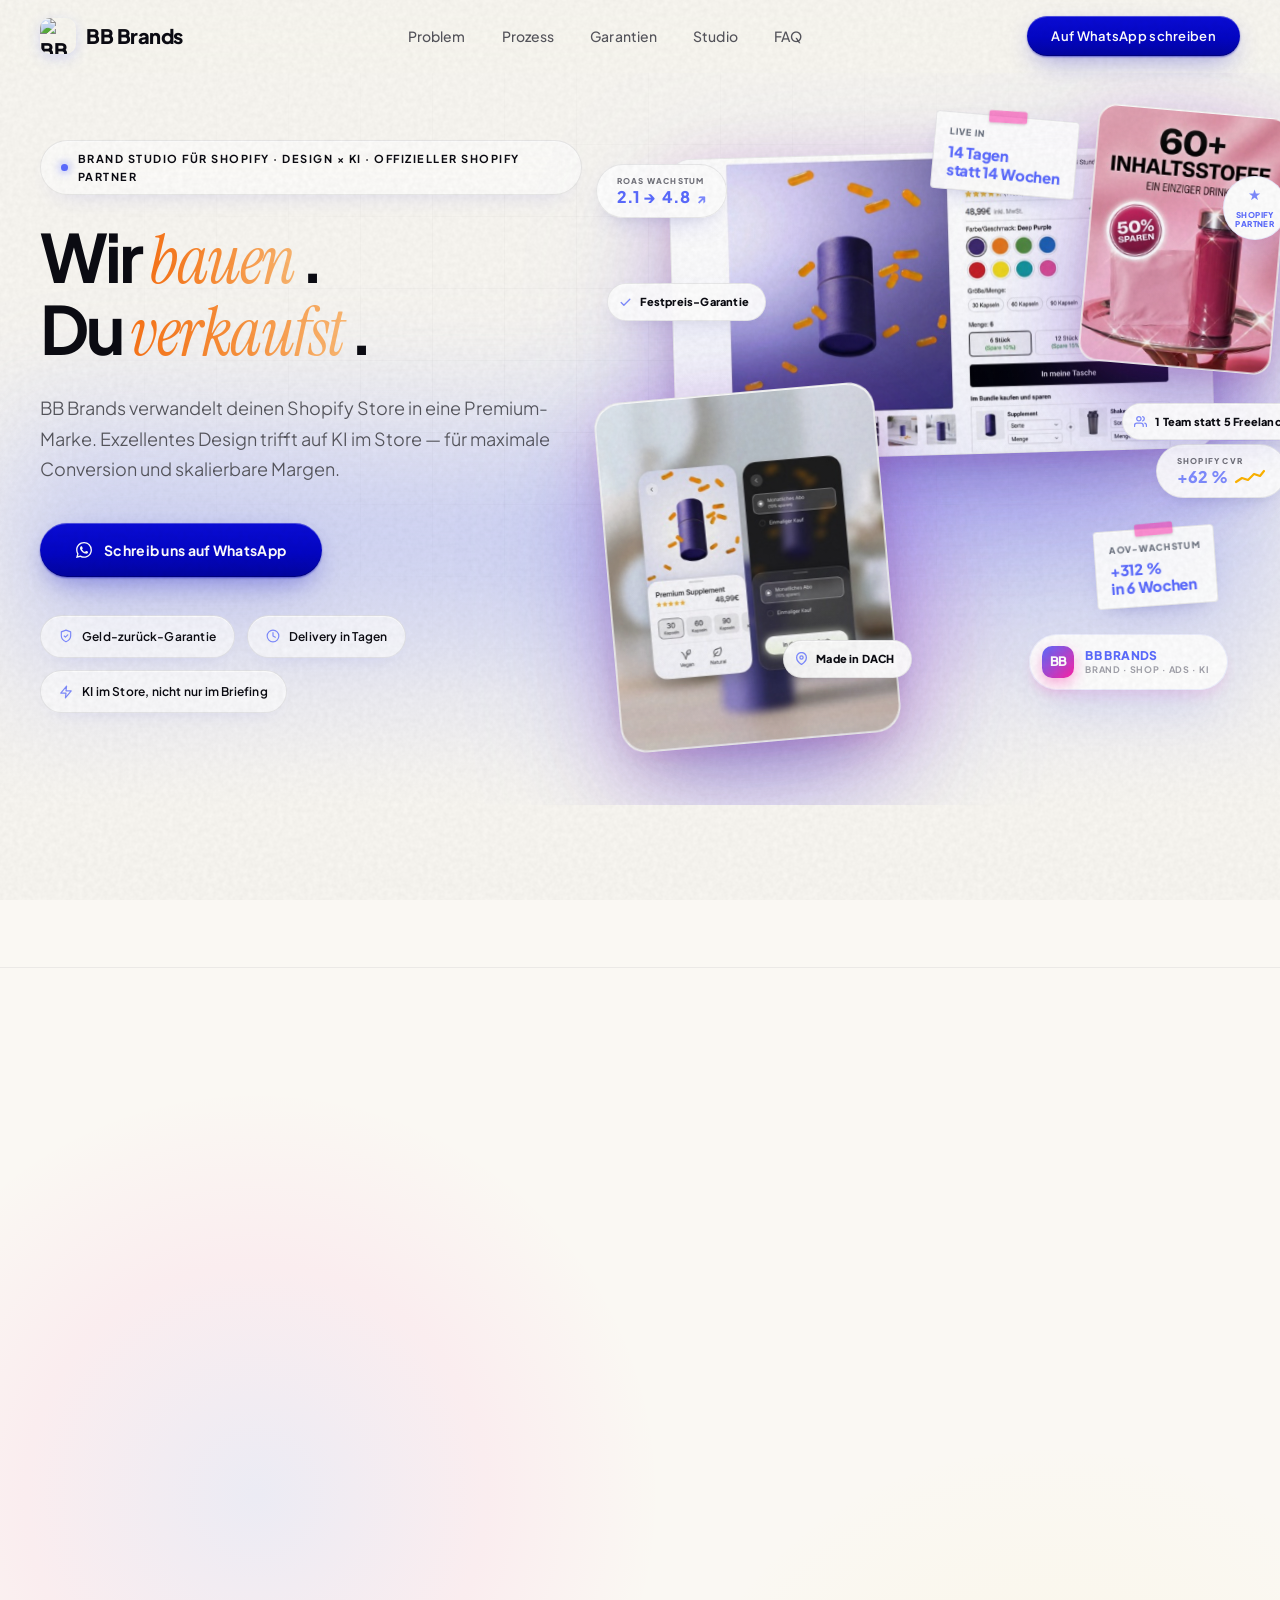
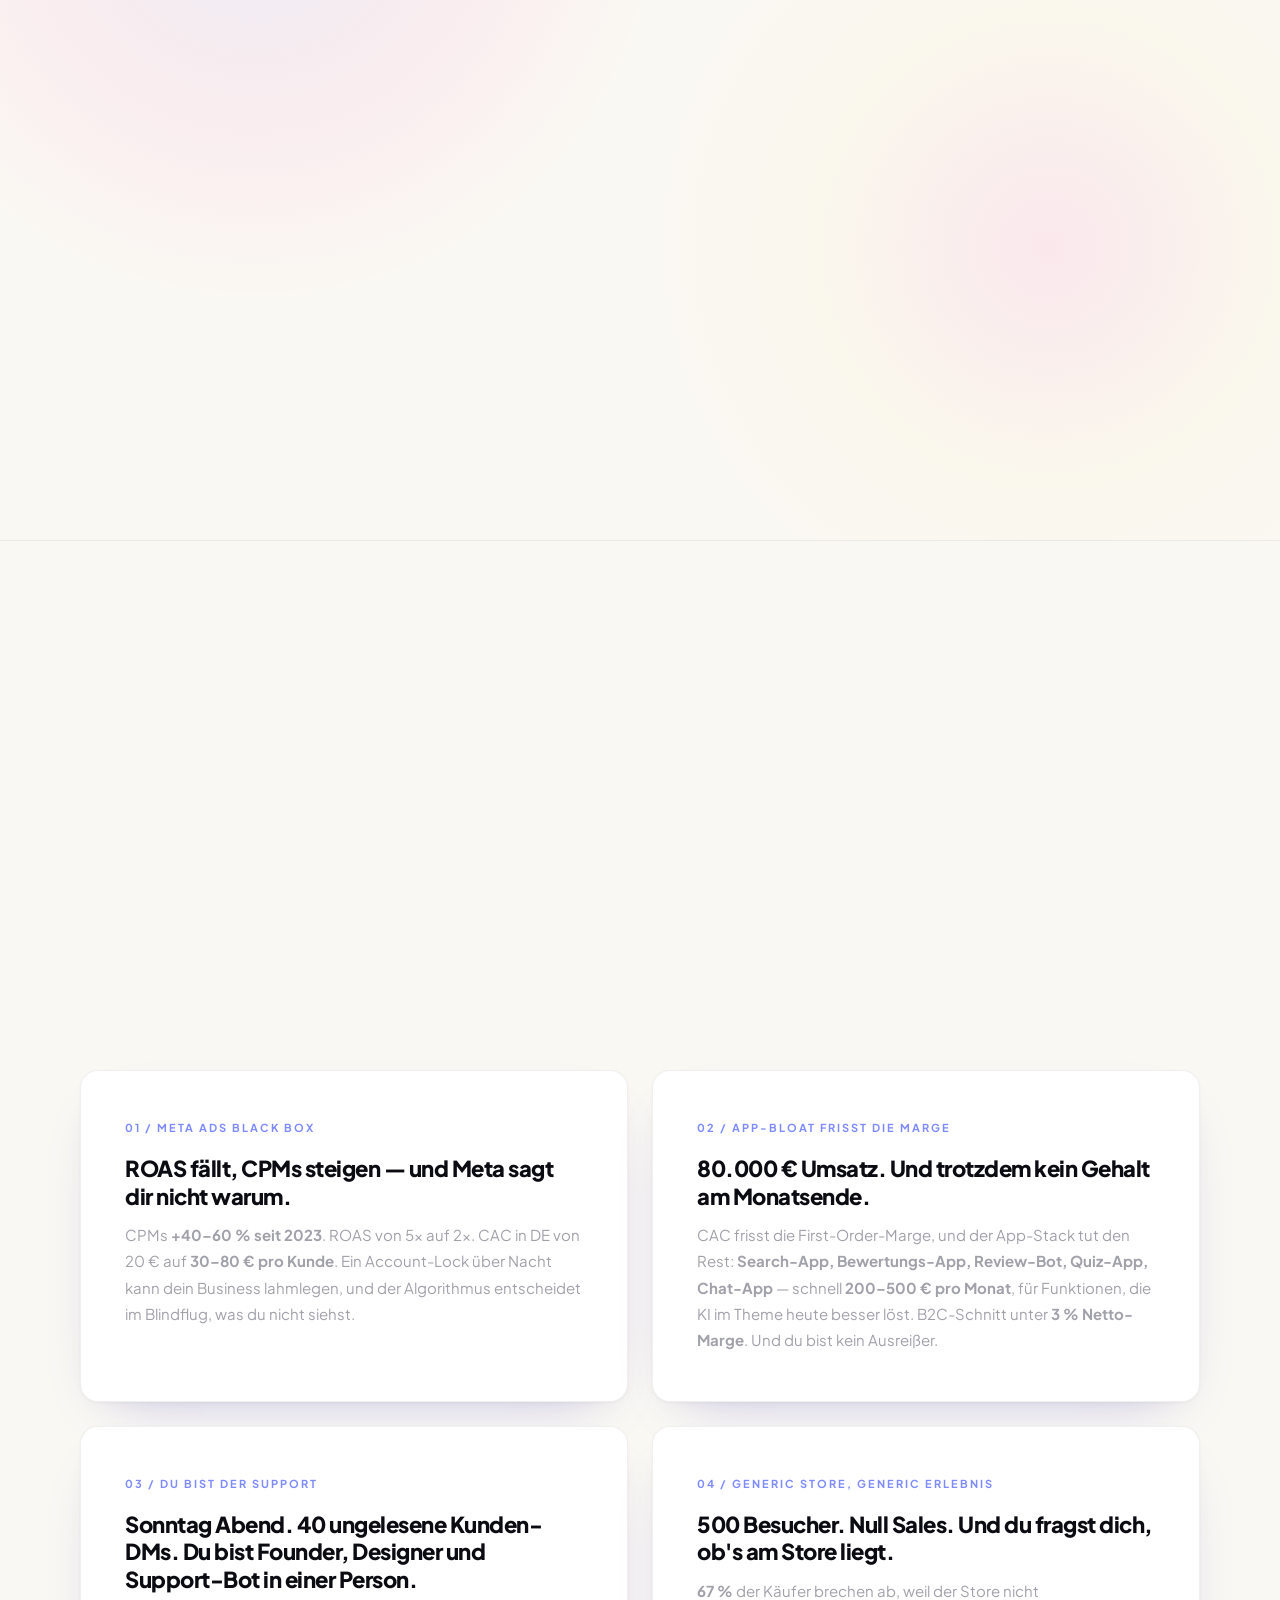
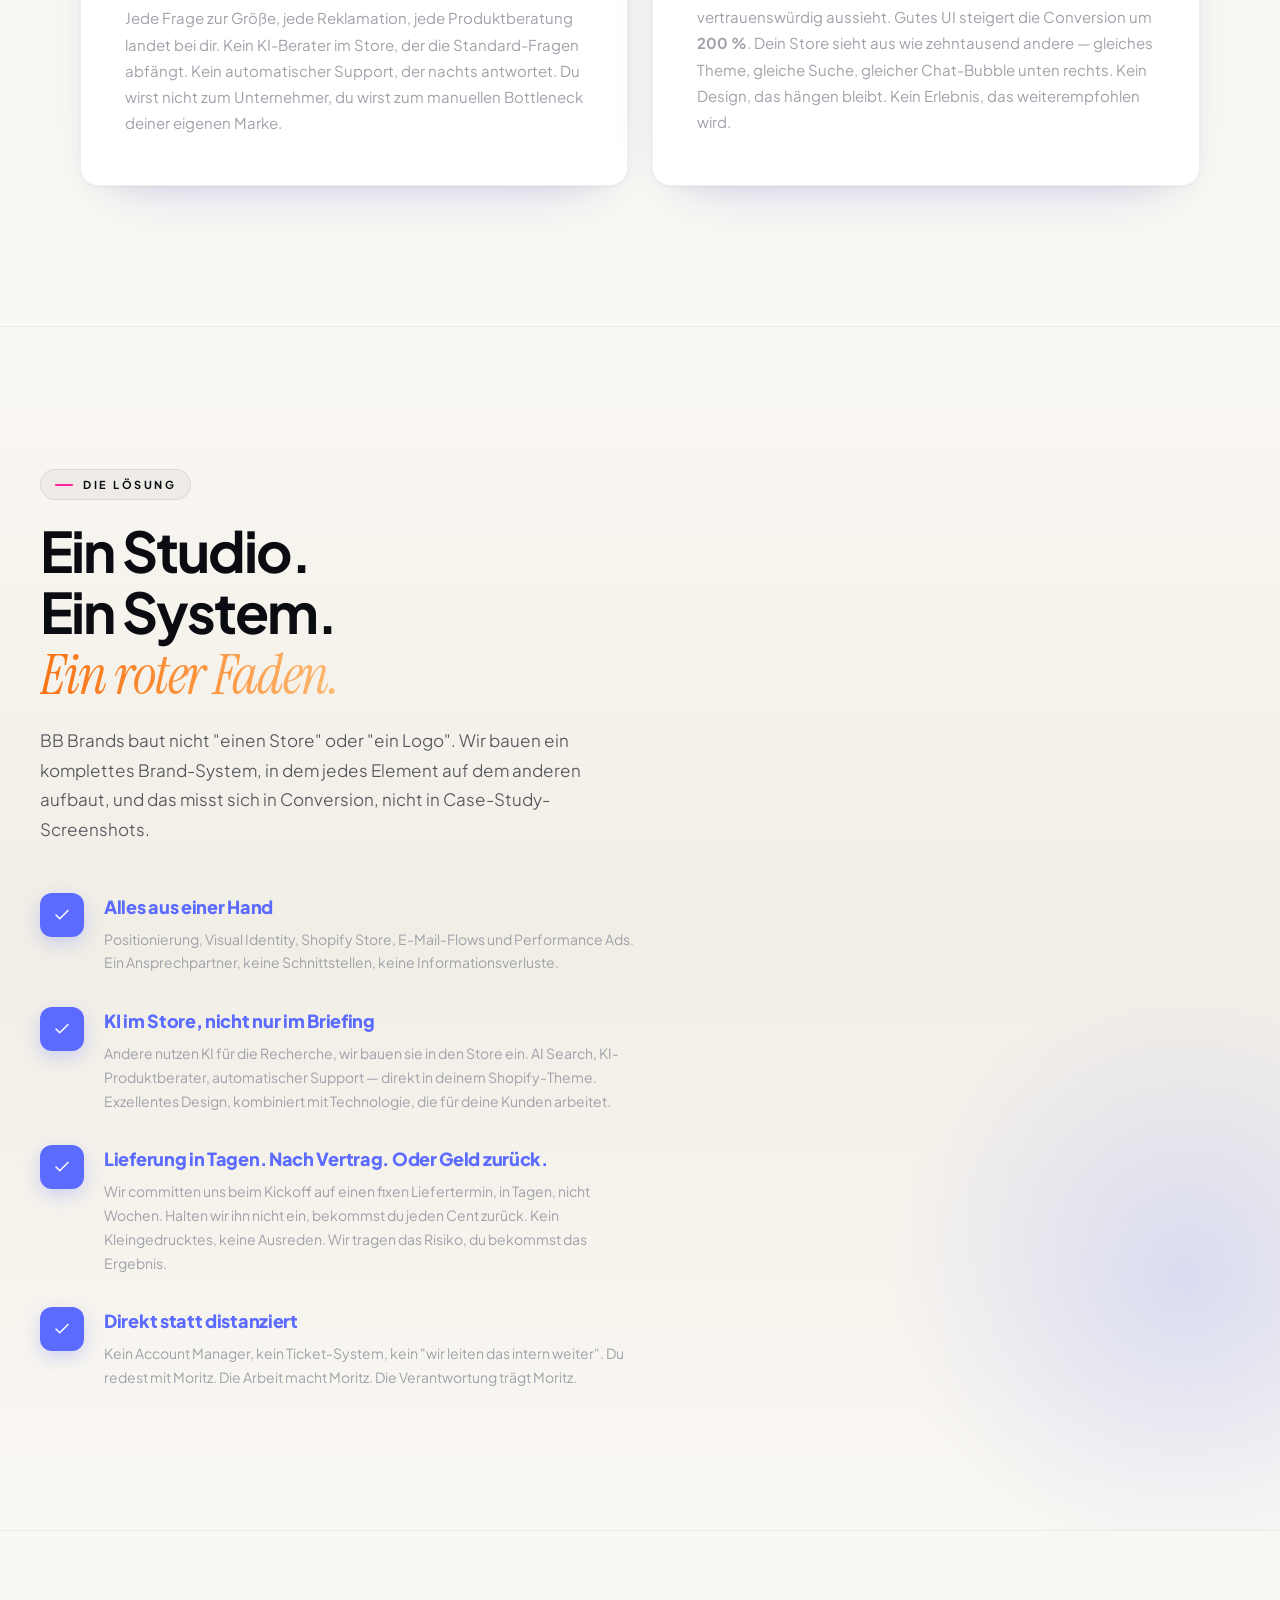
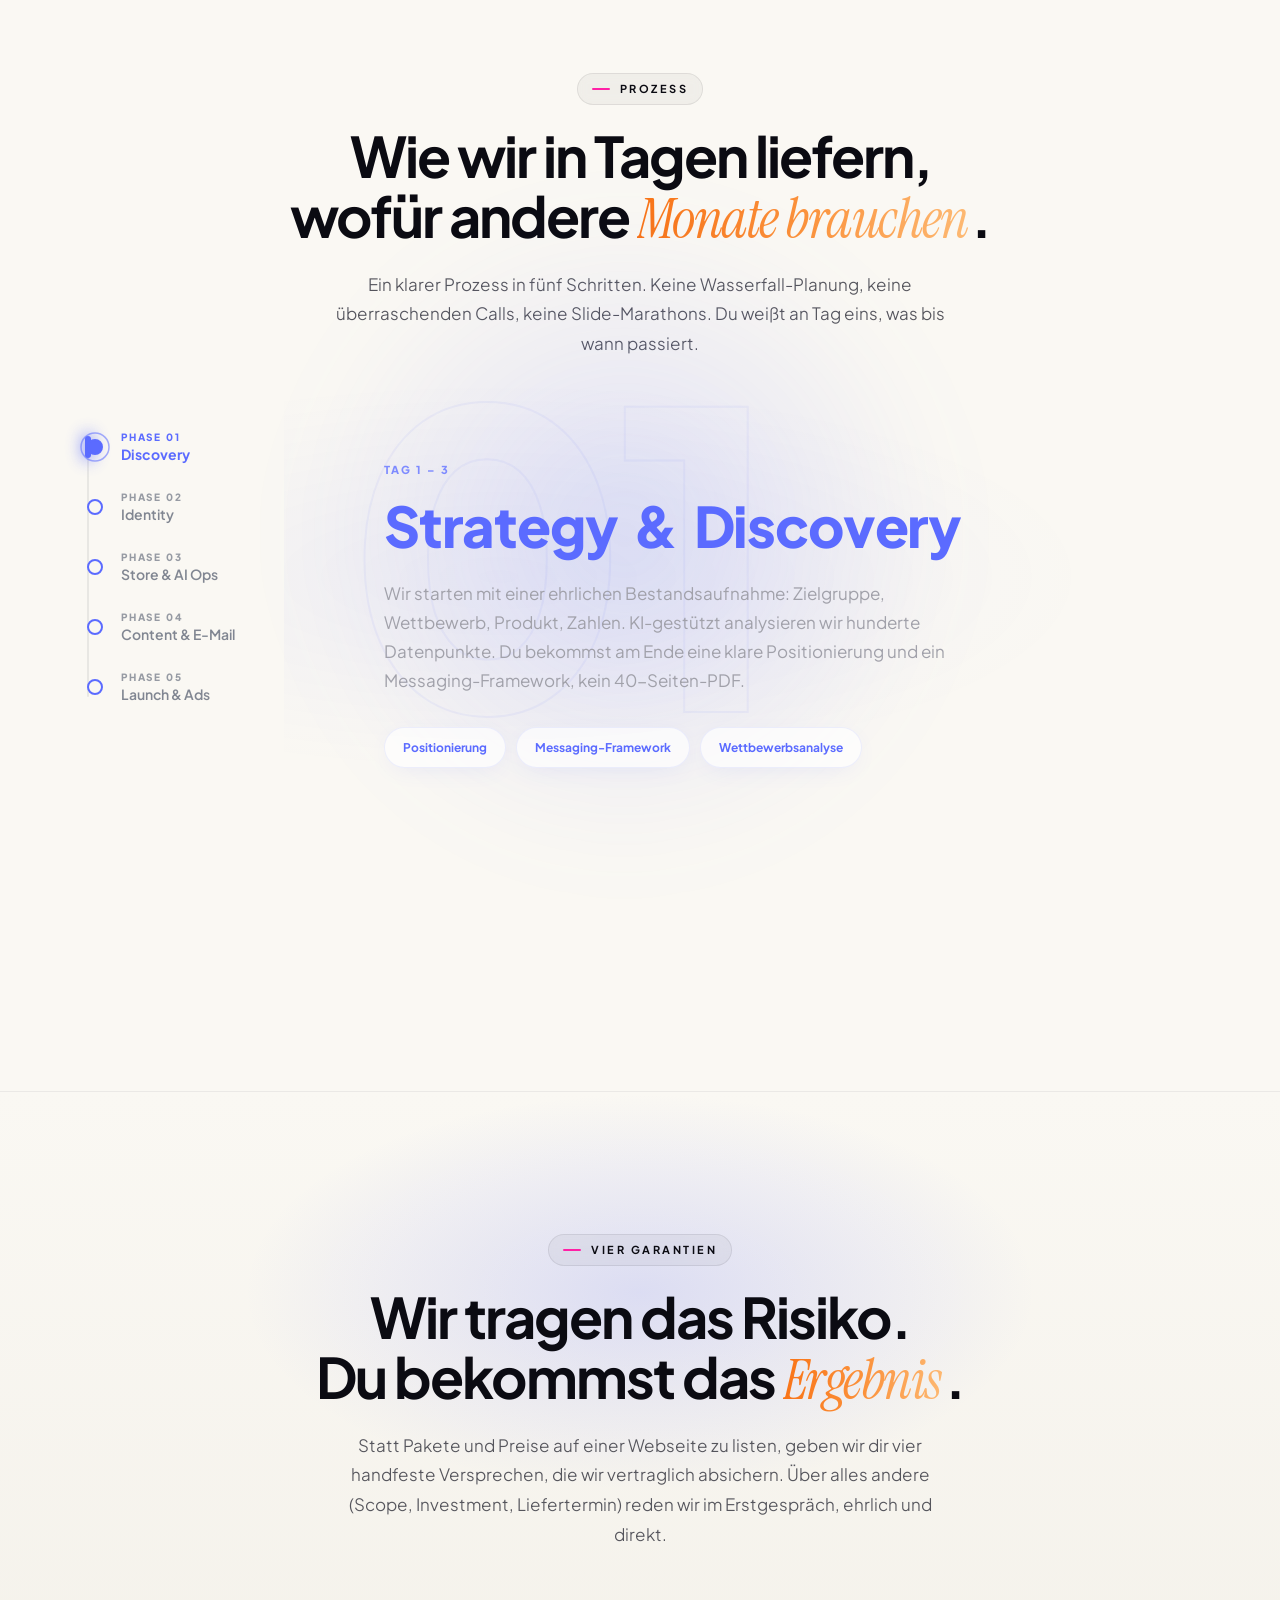
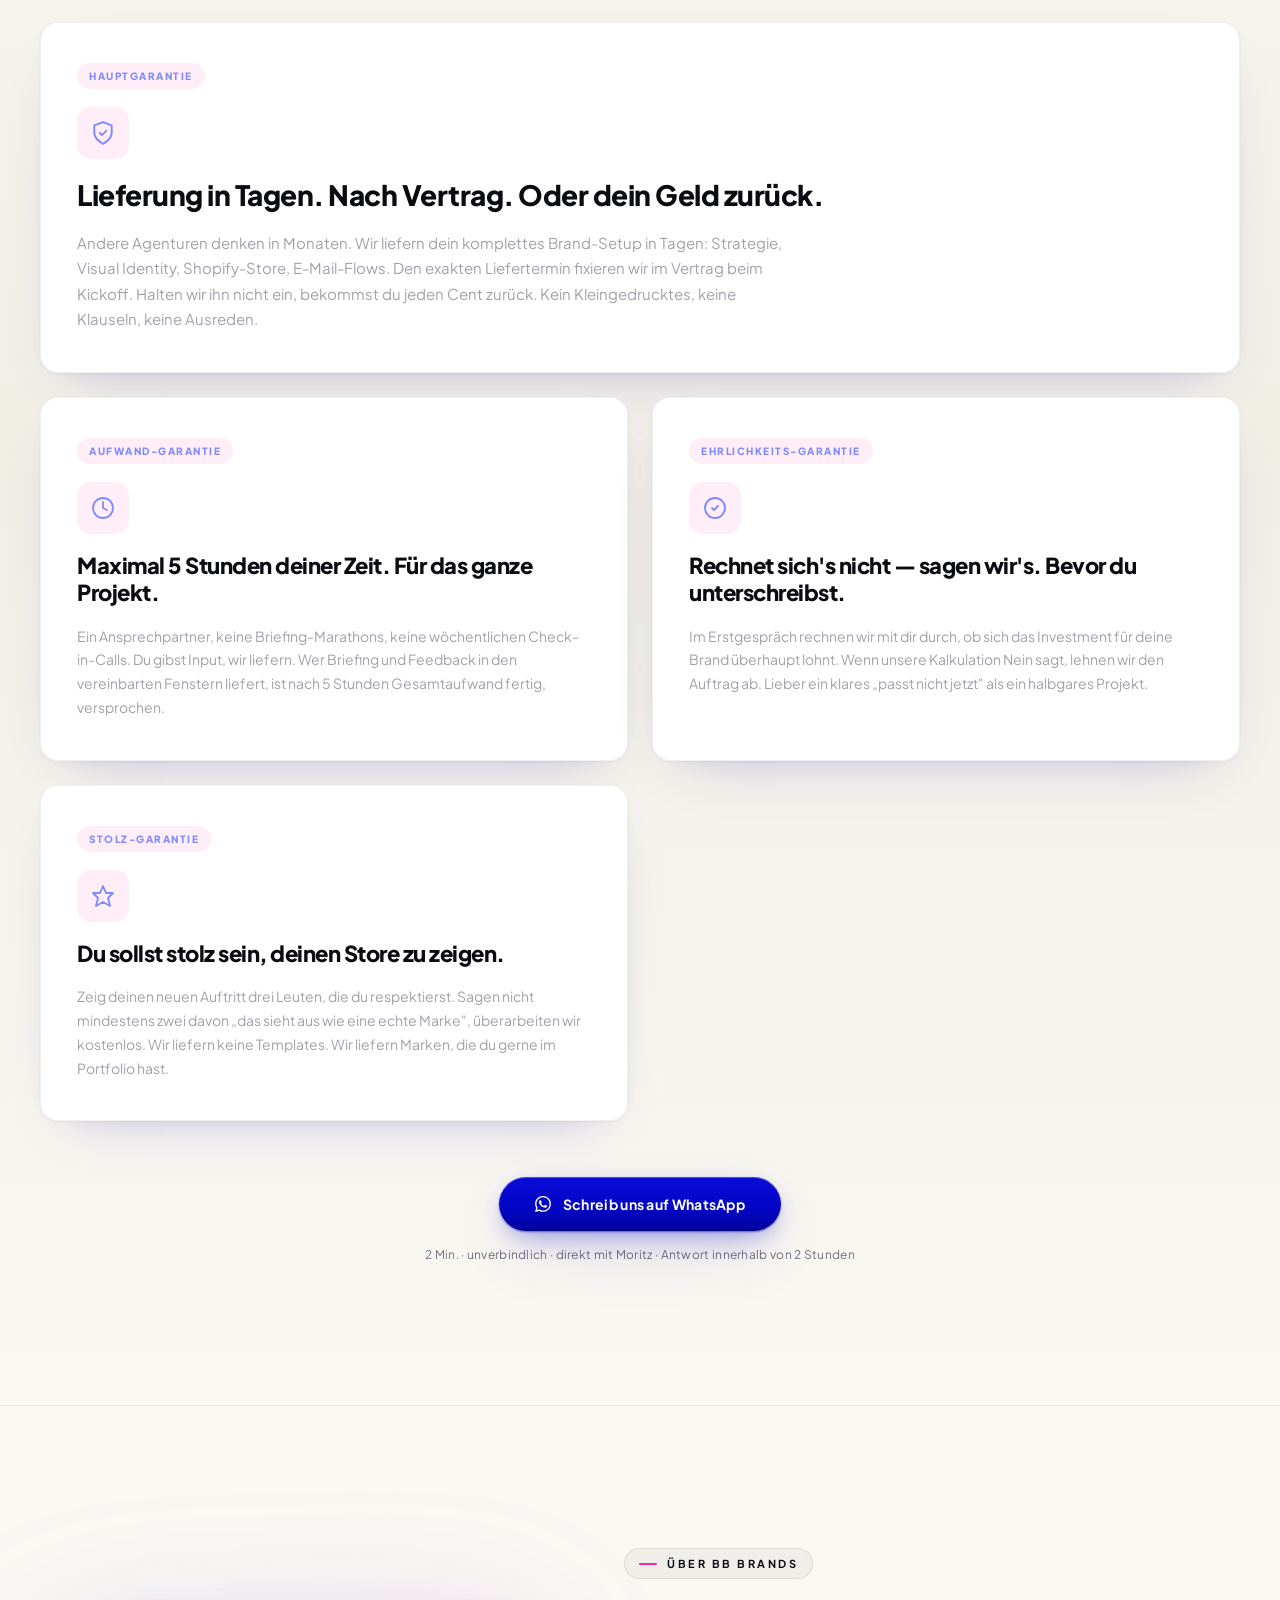
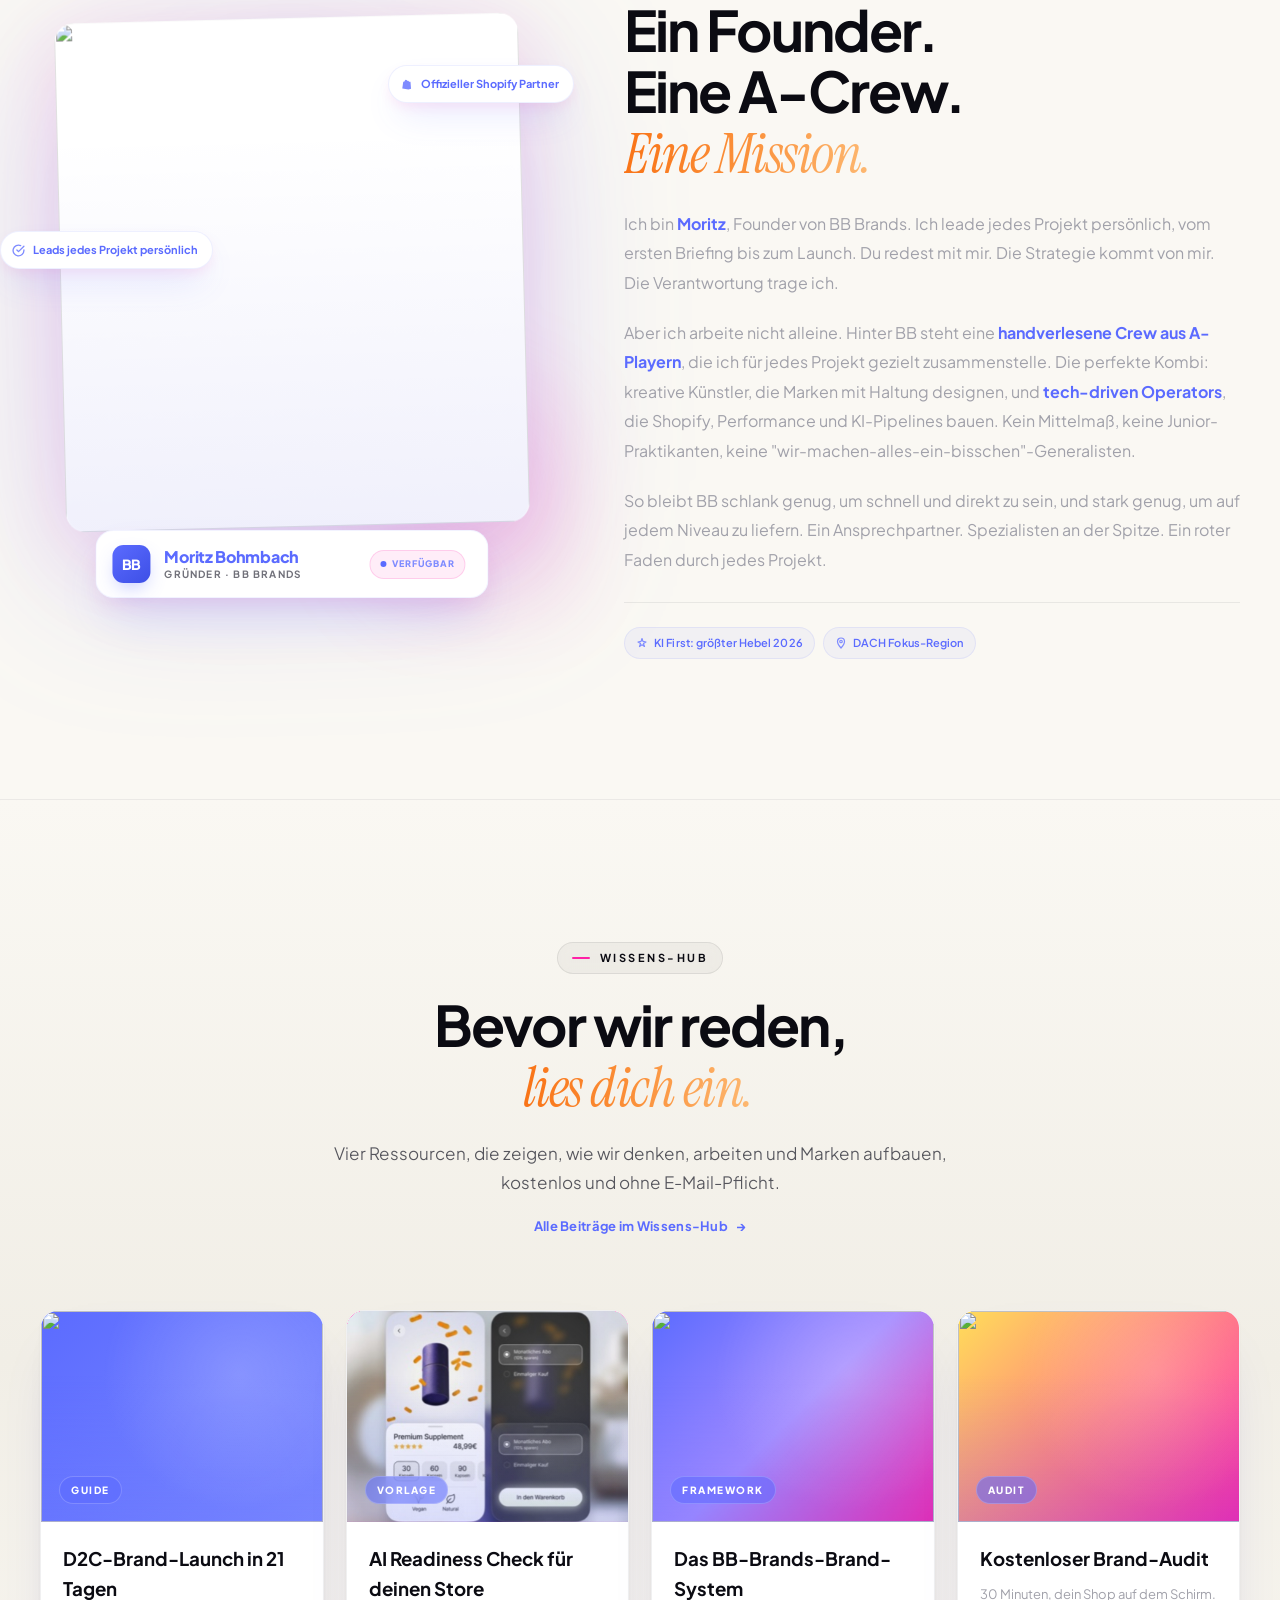
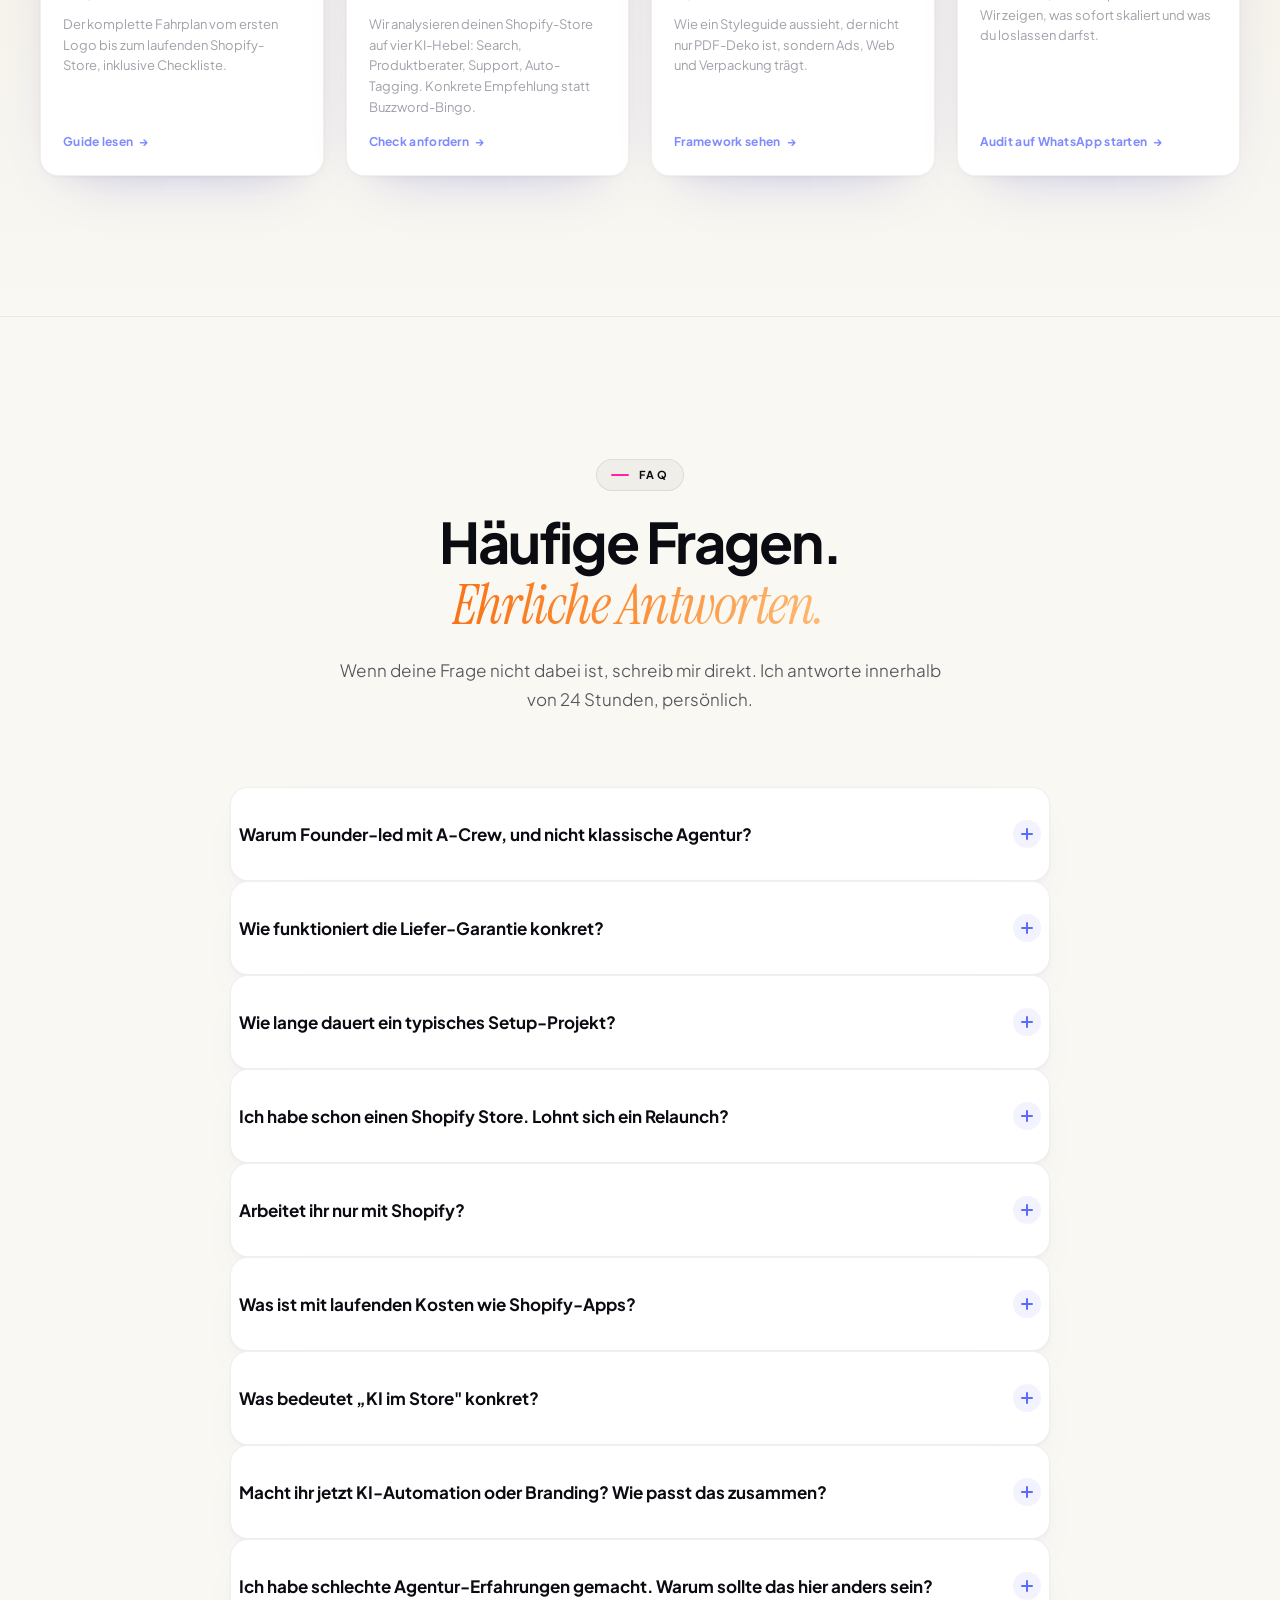
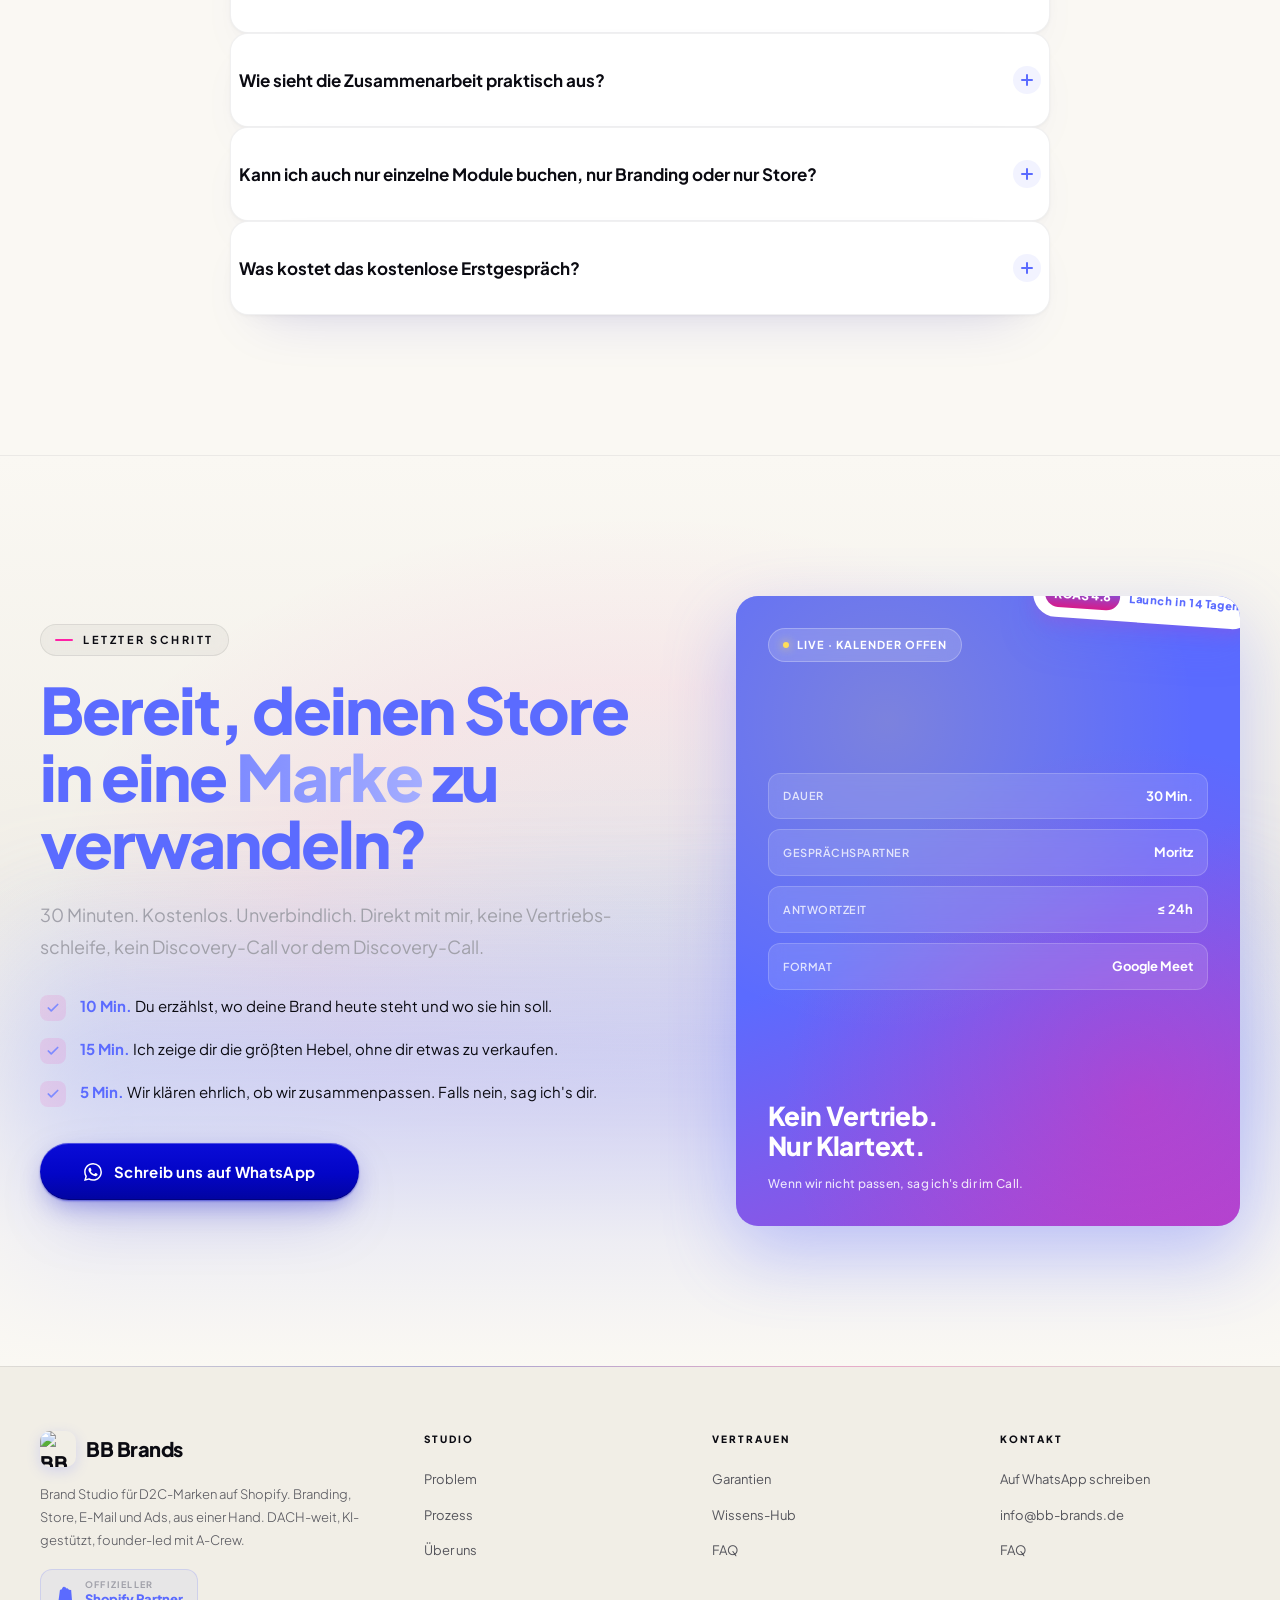
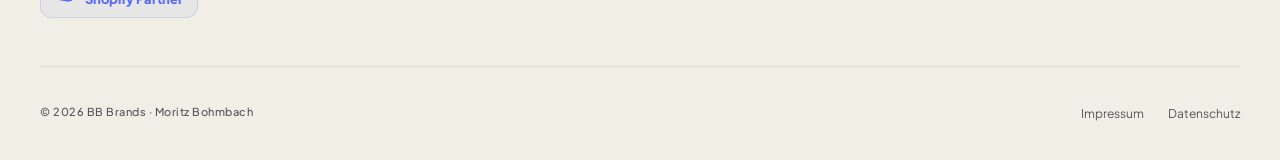
==== commit 3df731e0: "feat(leads): full attribution tracking — UTMs, referrer, landing page Jeder Lead trägt ab jetzt sein" ====
--- a/index.html
+++ b/index.html
@@ -8,14 +8,14 @@
     <meta name="keywords" content="Shopify Agentur, D2C Brand Studio, Shopify Store bauen, Branding DACH, Performance Ads, E-Commerce Agentur, KI Agentur, Shopify Theme">
     <meta name="author" content="Moritz Bohmbach — BB Brands">
     <meta name="robots" content="index, follow">
-    <link rel="canonical" href="https://bbbrands.de">
-    <meta name="theme-color" content="#0305C6">
+    <link rel="canonical" href="https://bb-brands.de">
+    <meta name="theme-color" content="#0A0A0A">
 
     <!-- Open Graph -->
     <meta property="og:type" content="website">
     <meta property="og:title" content="BB Brands — Wir bauen, du verkaufst.">
     <meta property="og:description" content="Branding, Store, E-Mail, Ads aus einer Hand. Mit Liefer-Garantie in Tagen. Für D2C-Brands, die mehr wollen als einen Template-Shop.">
-    <meta property="og:url" content="https://bbbrands.de">
+    <meta property="og:url" content="https://bb-brands.de">
     <meta property="og:site_name" content="BB Brands">
     <meta property="og:locale" content="de_DE">
 
@@ -31,7 +31,7 @@
       "@type": "ProfessionalService",
       "name": "BB Brands",
       "description": "Brand Studio für D2C-Marken auf Shopify. Branding, Store, E-Mail-Marketing und Performance Ads aus einer Hand.",
-      "url": "https://bbbrands.de",
+      "url": "https://bb-brands.de",
       "founder": {
         "@type": "Person",
         "name": "Moritz Bohmbach"
@@ -54,9 +54,9 @@
         "E-Mail Marketing"
       ],
       "potentialAction": {
-        "@type": "ReserveAction",
-        "name": "Kostenloses Erstgespräch buchen",
-        "target": "https://bbbrands.de/erstgespraech.html"
+        "@type": "CommunicateAction",
+        "name": "Schreib uns auf WhatsApp",
+        "target": "https://wa.me/491608725947"
       }
     }
     </script>
@@ -64,6 +64,7 @@
     <link rel="preconnect" href="https://fonts.googleapis.com">
     <link rel="preconnect" href="https://fonts.gstatic.com" crossorigin>
     <link href="https://fonts.googleapis.com/css2?family=Plus+Jakarta+Sans:wght@300;400;500;600;700;800&display=swap" rel="stylesheet">
+    <link href="https://fonts.googleapis.com/css2?family=Instrument+Serif:ital@0;1&display=swap" rel="stylesheet">
 
     <!-- Preload above-the-fold hero showcase images for fast LCP -->
     <link rel="preload" as="image" href="assets/hero-showcase-pdp-800.jpg"
@@ -81,40 +82,42 @@
         *, *::before, *::after { margin: 0; padding: 0; box-sizing: border-box; }
 
         :root {
-            /* Primary BB Brands Colors */
-            --bb-blue:       #0305C6;
-            --bb-blue-dark:  #0204A0;
-            --bb-blue-light: #2325E0;
+            /* Primary BB Brands Colors — DARK MODE
+               Brand blue lifted to a luminous electric tone so it pops on black.
+               Pink kept as rare secondary accent. */
+            --bb-blue:       #5B6BFF;
+            --bb-blue-dark:  #3D4FE6;
+            --bb-blue-light: #7E8BFF;
             --bb-pink:       #FF21A6;
             --bb-pink-light: #FF66C4;
             --bb-yellow:     #FFDE59;
-            --bb-white:      #FFFFFF;
+            --bb-white:      #FAFAFA;
             --bb-black:      #0A0A0A;
-            --bb-gray:       #F5F5F7;
-            --bb-gray-dark:  #6B7280;
-            --bb-gradient-glow: linear-gradient(90deg, #0305C6, #FF21A6, #FFDE59);
-
-            /* Semantic tokens */
-            --bg: #FFFFFF;
-            --bg-surface: #F5F5F7;
-            --bg-elevated: #FFFFFF;
-            --bg-card: #FFFFFF;
-            --text-primary: #0A0A0A;
-            --text-heading: #0305C6;
-            --text-body: #6B7280;
-            --text-muted: #9CA3AF;
-            --accent: #FF21A6;
-            --accent-light: #FF66C4;
-            --accent-dark: #E0158E;
-            --accent-glow: rgba(255, 33, 166, 0.12);
-            /* Text accent — orange replaces pink for typographic accents */
-            --accent-text: #F97316;
-            --accent-text-light: #FB923C;
-            --primary: #0305C6;
-            --primary-light: #2325E0;
-            --primary-dark: #0204A0;
-            --border: rgba(10, 10, 10, 0.08);
-            --border-hover: rgba(3, 5, 198, 0.25);
+            --bb-gray:       #141417;
+            --bb-gray-dark:  #71717A;
+            --bb-gradient-glow: linear-gradient(90deg, #5B6BFF, #FF21A6, #FFDE59);
+
+            /* Semantic tokens — dark surfaces, off-black ground */
+            --bg: #0A0A0A;
+            --bg-surface: #111113;
+            --bg-elevated: #16161A;
+            --bg-card: #141417;
+            --text-primary: #FAFAFA;
+            --text-heading: #FAFAFA;
+            --text-body: #A1A1AA;
+            --text-muted: #71717A;
+            --accent: #5B6BFF;
+            --accent-light: #7E8BFF;
+            --accent-dark: #3D4FE6;
+            --accent-glow: rgba(91, 107, 255, 0.18);
+            /* Text accent — kept blue family for coherence on dark */
+            --accent-text: #7E8BFF;
+            --accent-text-light: #A4ADFF;
+            --primary: #5B6BFF;
+            --primary-light: #7E8BFF;
+            --primary-dark: #3D4FE6;
+            --border: rgba(255, 255, 255, 0.08);
+            --border-hover: rgba(255, 255, 255, 0.18);
             --font-display: 'Plus Jakarta Sans', -apple-system, BlinkMacSystemFont, sans-serif;
             --font-body: 'Plus Jakarta Sans', -apple-system, BlinkMacSystemFont, sans-serif;
             --font-mono: 'Plus Jakarta Sans', -apple-system, sans-serif;
@@ -186,7 +189,7 @@
         nav.top-nav {
             position: fixed; top: 0; left: 0; right: 0; z-index: 100;
             padding: 0 40px;
-            background: rgba(255, 255, 255, 0.82);
+            background: rgba(10, 10, 10, 0.65);
             backdrop-filter: saturate(180%) blur(14px);
             -webkit-backdrop-filter: saturate(180%) blur(14px);
             border-bottom: 1px solid transparent;
@@ -194,7 +197,7 @@
         }
         nav.top-nav.scrolled {
             border-bottom-color: var(--border);
-            background: rgba(255, 255, 255, 0.95);
+            background: rgba(10, 10, 10, 0.88);
         }
         .nav-inner {
             max-width: var(--max-width); margin: 0 auto;
@@ -210,12 +213,12 @@
             background: var(--primary);
             display: inline-flex; align-items: center; justify-content: center;
             color: #fff; font-weight: 800; font-size: 15px; letter-spacing: -0.5px;
-            box-shadow: 0 4px 14px rgba(3, 5, 198, 0.25);
+            box-shadow: 0 4px 14px rgba(91, 107, 255, 0.25);
         }
         .logo-img {
             width: 36px; height: 36px; border-radius: 10px;
             object-fit: cover; display: block;
-            box-shadow: 0 4px 14px rgba(3, 5, 198, 0.2);
+            box-shadow: 0 4px 14px rgba(91, 107, 255, 0.2);
         }
         .nav-links { display: flex; gap: 36px; list-style: none; }
         .nav-links a {
@@ -227,7 +230,7 @@
             padding: 12px 24px; background: var(--primary); color: #fff;
             font-family: var(--font-body); font-size: 13px; font-weight: 600;
             transition: all 0.25s; border-radius: var(--radius-pill);
-            box-shadow: 0 4px 14px rgba(3, 5, 198, 0.22);
+            box-shadow: 0 4px 14px rgba(91, 107, 255, 0.22);
         }
         .nav-cta:hover { background: var(--accent); box-shadow: 0 6px 20px rgba(255, 33, 166, 0.3); }
 
@@ -265,7 +268,7 @@
             padding: 160px 40px 100px;
             display: flex; flex-direction: column; justify-content: center;
             position: relative; overflow: hidden;
-            background: #FFFFFF;
+            background: var(--bg-card);
         }
         .hero-grid-bg {
             position: absolute; inset: 0; pointer-events: none;
@@ -295,13 +298,13 @@
             height: 55%;
             background: linear-gradient(to bottom,
                 transparent 0%,
-                rgba(255,255,255,0.05) 15%,
-                rgba(255,255,255,0.15) 30%,
-                rgba(255,255,255,0.35) 45%,
-                rgba(255,255,255,0.60) 60%,
-                rgba(255,255,255,0.82) 75%,
-                rgba(255,255,255,0.95) 88%,
-                #FFFFFF 100%);
+                rgba(10,10,10,0.05) 15%,
+                rgba(10,10,10,0.18) 30%,
+                rgba(10,10,10,0.40) 45%,
+                rgba(10,10,10,0.65) 60%,
+                rgba(10,10,10,0.85) 75%,
+                rgba(10,10,10,0.96) 88%,
+                #0A0A0A 100%);
             pointer-events: none;
         }
         @media (max-width: 767px) {
@@ -314,8 +317,8 @@
         .hero-badge {
             display: inline-flex; align-items: center; gap: 10px;
             padding: 9px 20px;
-            border: 1px solid rgba(3, 5, 198, 0.12);
-            background: rgba(3, 5, 198, 0.04);
+            border: 1px solid rgba(91, 107, 255, 0.12);
+            background: rgba(91, 107, 255, 0.04);
             border-radius: var(--radius-pill);
             font-family: var(--font-body); font-size: 11px; font-weight: 700;
             color: var(--primary); letter-spacing: 1.5px; text-transform: uppercase;
@@ -365,7 +368,7 @@
             font-size: 14px; font-weight: 700; letter-spacing: 0.2px;
             transition: all 0.3s ease; position: relative;
             border-radius: var(--radius-pill);
-            box-shadow: 0 8px 28px rgba(3, 5, 198, 0.28);
+            box-shadow: 0 8px 28px rgba(91, 107, 255, 0.28);
         }
         .btn-primary:hover {
             transform: translateY(-2px);
@@ -378,14 +381,14 @@
             display: inline-flex; align-items: center; gap: 10px;
             padding: 18px 34px;
             background: transparent; color: var(--primary);
-            border: 1.5px solid rgba(3, 5, 198, 0.18);
+            border: 1.5px solid rgba(91, 107, 255, 0.18);
             font-family: var(--font-body); font-size: 14px; font-weight: 700;
             transition: all 0.2s;
             border-radius: var(--radius-pill);
         }
         .btn-ghost:hover {
             border-color: var(--primary);
-            background: rgba(3, 5, 198, 0.04);
+            background: rgba(91, 107, 255, 0.04);
         }
         .hero-guarantees {
             display: flex; flex-wrap: wrap; justify-content: center; gap: 12px;
@@ -396,13 +399,13 @@
             display: inline-flex; align-items: center; gap: 9px;
             padding: 11px 18px;
             background: rgba(255, 255, 255, 0.72);
-            border: 1px solid rgba(3, 5, 198, 0.14);
+            border: 1px solid rgba(91, 107, 255, 0.14);
             border-radius: var(--radius-pill);
             font-family: var(--font-body); font-size: 12px; font-weight: 600;
             color: var(--primary); letter-spacing: 0.2px;
             backdrop-filter: blur(10px);
             -webkit-backdrop-filter: blur(10px);
-            box-shadow: 0 2px 12px rgba(3, 5, 198, 0.04);
+            box-shadow: 0 2px 12px rgba(91, 107, 255, 0.04);
             transition: all 0.3s ease;
         }
         .hero-guarantee:hover {
@@ -462,11 +465,11 @@
         /* ===== CARD BASE ===== */
         .stack-card {
             position: absolute;
-            background: #FFFFFF;
+            background: var(--bg-card);
             border-radius: 20px;
-            border: 1px solid rgba(3, 5, 198, 0.08);
+            border: 1px solid rgba(91, 107, 255, 0.08);
             box-shadow:
-                0 40px 80px -24px rgba(3, 5, 198, 0.22),
+                0 40px 80px -24px rgba(91, 107, 255, 0.22),
                 0 16px 36px -12px rgba(255, 33, 166, 0.10),
                 inset 0 0 0 1px rgba(255, 255, 255, 0.7);
             padding: 22px 22px 20px;
@@ -475,7 +478,7 @@
         .stack-card:hover {
             transform: translateY(-6px) rotate(0deg) !important;
             box-shadow:
-                0 50px 100px -28px rgba(3, 5, 198, 0.30),
+                0 50px 100px -28px rgba(91, 107, 255, 0.30),
                 0 20px 44px -12px rgba(255, 33, 166, 0.18);
         }
         .stack-tag {
@@ -521,7 +524,7 @@
             justify-content: center;
             font-weight: 800;
             font-size: 15px;
-            box-shadow: 0 4px 12px rgba(3, 5, 198, 0.30);
+            box-shadow: 0 4px 12px rgba(91, 107, 255, 0.30);
             letter-spacing: -0.5px;
         }
         .brand-logo-text {
@@ -557,7 +560,7 @@
             aspect-ratio: 1;
             border-radius: 50%;
             margin-bottom: 6px;
-            box-shadow: 0 4px 10px rgba(3, 5, 198, 0.10);
+            box-shadow: 0 4px 10px rgba(91, 107, 255, 0.10);
             border: 2px solid #fff;
             outline: 1px solid rgba(0,0,0,0.04);
         }
@@ -571,9 +574,9 @@
         .brand-typo {
             text-align: center;
             padding: 12px 8px 10px;
-            background: rgba(3, 5, 198, 0.04);
+            background: rgba(91, 107, 255, 0.04);
             border-radius: 12px;
-            border: 1px solid rgba(3, 5, 198, 0.06);
+            border: 1px solid rgba(91, 107, 255, 0.06);
             display: flex;
             flex-direction: column;
             justify-content: center;
@@ -598,7 +601,7 @@
             justify-content: space-between;
             margin-top: 14px;
             padding-top: 12px;
-            border-top: 1px dashed rgba(3, 5, 198, 0.10);
+            border-top: 1px dashed rgba(91, 107, 255, 0.10);
             gap: 12px;
         }
         .brand-icons {
@@ -634,7 +637,7 @@
             align-items: start;
         }
         .shop-image {
-            background: linear-gradient(135deg, #f5f5f7 0%, #e5e5ec 100%);
+            background: linear-gradient(135deg, #f5f5f7 0%, rgba(255, 255, 255, 0.10) 100%);
             border-radius: 14px;
             width: 134px;
             height: 134px;
@@ -650,7 +653,7 @@
             width: 64%; height: 64%;
             background: linear-gradient(160deg, var(--bb-pink) 0%, var(--bb-blue) 100%);
             border-radius: 50% 50% 45% 55% / 60% 60% 40% 40%;
-            box-shadow: 0 12px 28px rgba(3, 5, 198, 0.30);
+            box-shadow: 0 12px 28px rgba(91, 107, 255, 0.30);
         }
         .shop-image-tag {
             position: absolute;
@@ -731,7 +734,7 @@
             flex: 1;
             text-align: center;
             padding: 4px 0;
-            border: 1px solid rgba(3, 5, 198, 0.15);
+            border: 1px solid rgba(91, 107, 255, 0.15);
             border-radius: 6px;
             font-size: 8px;
             font-weight: 700;
@@ -751,7 +754,7 @@
             padding: 9px 12px;
             border-radius: 100px;
             letter-spacing: 0.4px;
-            box-shadow: 0 6px 16px rgba(3, 5, 198, 0.32);
+            box-shadow: 0 6px 16px rgba(91, 107, 255, 0.32);
             border: none;
             cursor: pointer;
             text-transform: uppercase;
@@ -848,7 +851,7 @@
             background: #050507;
             border: 1px solid rgba(255, 255, 255, 0.06);
             box-shadow:
-                0 50px 100px -28px rgba(3, 5, 198, 0.30),
+                0 50px 100px -28px rgba(91, 107, 255, 0.30),
                 0 24px 50px -16px rgba(255, 33, 166, 0.18),
                 inset 0 0 0 1px rgba(255, 255, 255, 0.04);
             display: flex;
@@ -860,12 +863,12 @@
         .pdp-frame:hover {
             transform: translateY(-4px);
             box-shadow:
-                0 60px 120px -28px rgba(3, 5, 198, 0.36),
+                0 60px 120px -28px rgba(91, 107, 255, 0.36),
                 0 28px 60px -16px rgba(255, 33, 166, 0.24);
         }
         /* --- announcement bar --- */
         .pdp-anno {
-            background: #FFFFFF;
+            background: var(--bg-card);
             color: #050507;
             display: grid;
             grid-template-columns: repeat(3, 1fr);
@@ -874,17 +877,17 @@
             letter-spacing: 1.4px;
             text-transform: uppercase;
             padding: 8px 14px;
-            border-bottom: 1px solid #E5E5E7;
+            border-bottom: 1px solid rgba(255, 255, 255, 0.10);
         }
         .pdp-anno span { text-align: center; }
         /* --- nav bar --- */
         .pdp-nav {
-            background: #FFFFFF;
+            background: var(--bg-card);
             display: flex;
             align-items: center;
             justify-content: space-between;
             padding: 12px 18px;
-            border-bottom: 1px solid #E5E5E7;
+            border-bottom: 1px solid rgba(255, 255, 255, 0.10);
         }
         .pdp-nav-logo {
             font-family: 'Inter', sans-serif;
@@ -918,7 +921,7 @@
         .pdp-nav-icon {
             width: 22px; height: 22px;
             border-radius: 50%;
-            background: #F5F5F7;
+            background: var(--bg-surface);
             display: flex; align-items: center; justify-content: center;
             font-size: 10px;
             color: #050507;
@@ -1337,12 +1340,12 @@
         }
         /* --- bottom trust strip --- */
         .pdp-trust-strip {
-            background: #FFFFFF;
+            background: var(--bg-card);
             display: grid;
             grid-template-columns: repeat(4, 1fr);
             gap: 6px;
             padding: 12px 14px;
-            border-top: 1px solid #E5E5E7;
+            border-top: 1px solid rgba(255, 255, 255, 0.10);
         }
         .pdp-trust-cell {
             display: flex;
@@ -1374,10 +1377,10 @@
             position: absolute;
             bottom: -14px;
             right: -10px;
-            background: #FFFFFF;
+            background: var(--bg-card);
             border-radius: 100px;
-            border: 1px solid rgba(3, 5, 198, 0.12);
-            box-shadow: 0 16px 36px -12px rgba(3, 5, 198, 0.30), 0 8px 22px -8px rgba(255, 33, 166, 0.20);
+            border: 1px solid rgba(91, 107, 255, 0.12);
+            box-shadow: 0 16px 36px -12px rgba(91, 107, 255, 0.30), 0 8px 22px -8px rgba(255, 33, 166, 0.20);
             display: flex;
             align-items: center;
             gap: 8px;
@@ -1432,7 +1435,7 @@
             position: relative;
             margin-right: 16px;
             margin-left: 0;
-            background: #fff;
+            background: var(--bg-card);
             border: 1px solid rgba(255, 33, 166, 0.22);
             box-shadow: 0 6px 16px rgba(255, 33, 166, 0.10);
             margin-bottom: 0;
@@ -1447,12 +1450,12 @@
         .ad-card {
             position: absolute;
             width: 152px;
-            background: #FFFFFF;
+            background: var(--bg-card);
             border-radius: 14px;
-            border: 1px solid rgba(3, 5, 198, 0.08);
+            border: 1px solid rgba(91, 107, 255, 0.08);
             overflow: hidden;
             box-shadow:
-                0 24px 50px -16px rgba(3, 5, 198, 0.24),
+                0 24px 50px -16px rgba(91, 107, 255, 0.24),
                 0 8px 22px -8px rgba(255, 33, 166, 0.14);
             transition: transform 0.5s cubic-bezier(.2,.8,.2,1);
         }
@@ -1518,11 +1521,11 @@
             box-shadow: 0 8px 24px rgba(255, 222, 89, 0.55);
         }
         .ad-card--right .ad-image {
-            background: linear-gradient(140deg, #e8e6ff 0%, #c4c0ff 100%);
+            background: linear-gradient(140deg, rgba(126, 139, 255, 0.12) 0%, rgba(126, 139, 255, 0.30) 100%);
         }
         .ad-card--right .ad-image::after {
-            background: linear-gradient(160deg, var(--bb-blue), #6366f1);
-            box-shadow: 0 8px 24px rgba(3, 5, 198, 0.45);
+            background: linear-gradient(160deg, var(--bb-blue), #7E8BFF);
+            box-shadow: 0 8px 24px rgba(91, 107, 255, 0.45);
         }
         /* ARCTIVE ad cards: suppress default glowing blob, content lives inside */
         .ad-image--arctive::after { display: none !important; }
@@ -1581,7 +1584,7 @@
             stroke-width: 2.5;
             stroke-linecap: round;
             fill: none;
-            filter: drop-shadow(0 0 6px rgba(255, 33, 166, 0.55)) drop-shadow(0 0 14px rgba(3, 5, 198, 0.30));
+            filter: drop-shadow(0 0 6px rgba(255, 33, 166, 0.55)) drop-shadow(0 0 14px rgba(91, 107, 255, 0.30));
             animation: beam-pulse 2.8s ease-in-out infinite;
         }
         .beam-1 { animation-delay: 0s; }
@@ -1595,13 +1598,13 @@
         /* ===== PROOF CARDS ===== */
         .proof-card {
             position: absolute;
-            background: #fff;
+            background: var(--bg-card);
             border-radius: 100px;
             padding: 12px 20px;
             box-shadow:
-                0 20px 44px -12px rgba(3, 5, 198, 0.22),
+                0 20px 44px -12px rgba(91, 107, 255, 0.22),
                 inset 0 0 0 1px rgba(255, 255, 255, 0.8);
-            border: 1px solid rgba(3, 5, 198, 0.10);
+            border: 1px solid rgba(91, 107, 255, 0.10);
             display: flex;
             align-items: center;
             gap: 14px;
@@ -1611,7 +1614,7 @@
         .proof-card--roas {
             top: 6%;
             left: -10%;
-            border-color: rgba(3, 5, 198, 0.18);
+            border-color: rgba(91, 107, 255, 0.18);
             animation-delay: 0s;
         }
         .proof-card--cvr {
@@ -1670,7 +1673,7 @@
             position: absolute;
             inset: -8% -12% -4% -12%;
             background:
-                radial-gradient(60% 55% at 55% 45%, rgba(3, 5, 198, 0.18) 0%, rgba(3, 5, 198, 0.05) 40%, rgba(3, 5, 198, 0) 70%),
+                radial-gradient(60% 55% at 55% 45%, rgba(91, 107, 255, 0.18) 0%, rgba(91, 107, 255, 0.05) 40%, rgba(91, 107, 255, 0) 70%),
                 radial-gradient(45% 40% at 30% 80%, rgba(255, 33, 166, 0.18) 0%, rgba(255, 33, 166, 0) 65%);
             filter: blur(20px);
             pointer-events: none;
@@ -1680,11 +1683,11 @@
             position: absolute;
             border-radius: 22px;
             overflow: hidden;
-            background: #FFFFFF;
+            background: var(--bg-card);
             transition: transform 0.6s cubic-bezier(.2,.8,.2,1), filter 0.4s ease;
             will-change: transform;
             filter:
-                drop-shadow(0 38px 70px rgba(3, 5, 198, 0.22))
+                drop-shadow(0 38px 70px rgba(91, 107, 255, 0.22))
                 drop-shadow(0 14px 30px rgba(255, 33, 166, 0.14));
             isolation: isolate;
         }
@@ -1698,7 +1701,7 @@
             box-shadow:
                 inset 0 0 0 1px rgba(255, 255, 255, 0.55),
                 inset 0 1px 0 0 rgba(255, 255, 255, 0.95),
-                inset 0 -1px 0 0 rgba(3, 5, 198, 0.08);
+                inset 0 -1px 0 0 rgba(91, 107, 255, 0.08);
             background: linear-gradient(180deg, rgba(255,255,255,0.10) 0%, rgba(255,255,255,0) 18%, rgba(3,5,198,0.04) 100%);
             z-index: 2;
         }
@@ -1712,7 +1715,7 @@
         }
         .hs-card:hover {
             filter:
-                drop-shadow(0 50px 90px rgba(3, 5, 198, 0.30))
+                drop-shadow(0 50px 90px rgba(91, 107, 255, 0.30))
                 drop-shadow(0 18px 38px rgba(255, 33, 166, 0.20));
         }
 
@@ -1780,10 +1783,10 @@
             background: rgba(255, 255, 255, 0.96);
             -webkit-backdrop-filter: blur(14px);
             backdrop-filter: blur(14px);
-            border: 1px solid rgba(3, 5, 198, 0.10);
+            border: 1px solid rgba(91, 107, 255, 0.10);
             border-radius: 999px;
             box-shadow:
-                0 22px 48px -16px rgba(3, 5, 198, 0.28),
+                0 22px 48px -16px rgba(91, 107, 255, 0.28),
                 0 8px 18px -6px rgba(255, 33, 166, 0.18);
             font-family: var(--font-body);
         }
@@ -1824,8 +1827,8 @@
             align-items: center;
             gap: 8px;
             padding: 9px 16px 9px 11px;
-            background: #FFFFFF;
-            border: 1px solid rgba(3, 5, 198, 0.10);
+            background: var(--bg-card);
+            border: 1px solid rgba(91, 107, 255, 0.10);
             border-radius: 999px;
             font-family: var(--font-body);
             font-size: 11px;
@@ -1834,7 +1837,7 @@
             letter-spacing: 0.2px;
             white-space: nowrap;
             box-shadow:
-                0 18px 40px -14px rgba(3, 5, 198, 0.30),
+                0 18px 40px -14px rgba(91, 107, 255, 0.30),
                 0 6px 14px -4px rgba(255, 33, 166, 0.14),
                 inset 0 0 0 1px rgba(255, 255, 255, 0.8);
             animation: proof-float 6s ease-in-out infinite;
@@ -1907,11 +1910,11 @@
             width: 64px; height: 64px;
             display: grid;
             place-items: center;
-            background: #FFFFFF;
+            background: var(--bg-card);
             border-radius: 50%;
-            border: 1.5px solid rgba(3, 5, 198, 0.12);
+            border: 1.5px solid rgba(91, 107, 255, 0.12);
             box-shadow:
-                0 22px 40px -14px rgba(3, 5, 198, 0.32),
+                0 22px 40px -14px rgba(91, 107, 255, 0.32),
                 inset 0 0 0 1px rgba(255, 255, 255, 0.85);
             font-family: var(--font-body);
             font-size: 8px;
@@ -2044,7 +2047,7 @@
             position: absolute;
             top: 10%; left: -12%;
             width: 820px; height: 820px;
-            background: radial-gradient(circle, rgba(3, 5, 198, 0.09) 0%, rgba(255, 33, 166, 0.05) 40%, transparent 70%);
+            background: radial-gradient(circle, rgba(91, 107, 255, 0.09) 0%, rgba(255, 33, 166, 0.05) 40%, transparent 70%);
             pointer-events: none;
             z-index: 0;
         }
@@ -2089,7 +2092,7 @@
             color: #fff;
             border-radius: 50%;
             display: inline-flex; align-items: center; justify-content: center;
-            box-shadow: 0 4px 12px rgba(3, 5, 198, 0.25);
+            box-shadow: 0 4px 12px rgba(91, 107, 255, 0.25);
             margin-top: 1px;
         }
         .lm-benefits li strong { color: var(--primary); font-weight: 700; }
@@ -2154,7 +2157,7 @@
             gap: 12px;
             margin-top: 36px;
             padding: 18px 32px;
-            background: linear-gradient(135deg, var(--primary) 0%, #1A1CD0 50%, var(--accent) 130%);
+            background: linear-gradient(135deg, var(--primary) 0%, #3D4FE6 50%, var(--accent) 130%);
             color: #fff;
             border: 0;
             border-radius: 100px;
@@ -2166,7 +2169,7 @@
             overflow: hidden;
             box-shadow:
                 0 1px 0 rgba(255, 255, 255, 0.25) inset,
-                0 10px 24px rgba(3, 5, 198, 0.28),
+                0 10px 24px rgba(91, 107, 255, 0.28),
                 0 24px 48px -16px rgba(255, 33, 166, 0.32);
             transition: transform 0.4s cubic-bezier(0.22, 1, 0.36, 1),
                         box-shadow 0.4s cubic-bezier(0.22, 1, 0.36, 1);
@@ -2177,7 +2180,7 @@
             transform: translateY(-2px) scale(1.01);
             box-shadow:
                 0 1px 0 rgba(255, 255, 255, 0.3) inset,
-                0 14px 32px rgba(3, 5, 198, 0.34),
+                0 14px 32px rgba(91, 107, 255, 0.34),
                 0 32px 64px -18px rgba(255, 33, 166, 0.4);
         }
         .lm-cta:active { transform: translateY(0) scale(0.99); }
@@ -2283,13 +2286,13 @@
             width: 100%;
             max-width: 620px;
             max-height: calc(100vh - 48px);
-            background: #fff;
+            background: var(--bg-card);
             border-radius: 22px;
             overflow: hidden;
-            border: 1px solid rgba(10, 10, 10, 0.06);
+            border: 1px solid rgba(255, 255, 255, 0.08);
             box-shadow:
                 0 1px 0 rgba(255, 255, 255, 0.6) inset,
-                0 20px 60px rgba(3, 5, 198, 0.18),
+                0 20px 60px rgba(91, 107, 255, 0.18),
                 0 60px 120px -20px rgba(255, 33, 166, 0.18);
             transform: translateY(20px) scale(0.96);
             opacity: 0;
@@ -2310,7 +2313,7 @@
             align-items: center;
             justify-content: center;
             background: rgba(10, 10, 10, 0.05);
-            border: 1px solid rgba(10, 10, 10, 0.06);
+            border: 1px solid rgba(255, 255, 255, 0.08);
             border-radius: 50%;
             color: var(--text-body);
             cursor: pointer;
@@ -2333,14 +2336,14 @@
         /* Apple Safari-style window */
         .lm-window {
             position: relative;
-            background: #fff;
+            background: var(--bg-card);
             border-radius: 18px;
             overflow: hidden;
-            border: 1px solid rgba(10, 10, 10, 0.06);
+            border: 1px solid rgba(255, 255, 255, 0.08);
             box-shadow:
                 0 1px 0 rgba(255, 255, 255, 0.6) inset,
-                0 12px 28px rgba(3, 5, 198, 0.10),
-                0 40px 80px -20px rgba(3, 5, 198, 0.18),
+                0 12px 28px rgba(91, 107, 255, 0.10),
+                0 40px 80px -20px rgba(91, 107, 255, 0.18),
                 0 60px 140px -40px rgba(255, 33, 166, 0.14);
             transform: translateZ(0);
             transition: transform 0.6s cubic-bezier(0.22, 1, 0.36, 1),
@@ -2350,8 +2353,8 @@
             transform: translateY(-4px);
             box-shadow:
                 0 1px 0 rgba(255, 255, 255, 0.6) inset,
-                0 18px 36px rgba(3, 5, 198, 0.13),
-                0 54px 100px -20px rgba(3, 5, 198, 0.22),
+                0 18px 36px rgba(91, 107, 255, 0.13),
+                0 54px 100px -20px rgba(91, 107, 255, 0.22),
                 0 80px 160px -40px rgba(255, 33, 166, 0.18);
         }
         .lm-window::before {
@@ -2359,7 +2362,7 @@
             position: absolute; inset: 0;
             border-radius: 18px;
             padding: 1px;
-            background: linear-gradient(145deg, rgba(3, 5, 198, 0.18), rgba(255, 33, 166, 0.12) 40%, transparent 75%);
+            background: linear-gradient(145deg, rgba(91, 107, 255, 0.18), rgba(255, 33, 166, 0.12) 40%, transparent 75%);
             -webkit-mask: linear-gradient(#000 0 0) content-box, linear-gradient(#000 0 0);
             -webkit-mask-composite: xor;
             mask-composite: exclude;
@@ -2371,7 +2374,7 @@
             align-items: center;
             gap: 14px;
             padding: 14px 18px;
-            background: linear-gradient(180deg, #F6F6F7 0%, #ECECEE 100%);
+            background: linear-gradient(180deg, var(--bg-surface) 0%, rgba(255, 255, 255, 0.08) 100%);
             border-bottom: 1px solid rgba(10, 10, 10, 0.08);
             position: relative;
             z-index: 1;
@@ -2402,7 +2405,7 @@
             justify-content: center;
             gap: 8px;
             background: rgba(255, 255, 255, 0.85);
-            border: 1px solid rgba(10, 10, 10, 0.06);
+            border: 1px solid rgba(255, 255, 255, 0.08);
             border-radius: 8px;
             padding: 7px 14px;
             font-family: var(--font-mono, -apple-system, sans-serif);
@@ -2438,7 +2441,7 @@
             border-radius: 8px;
             text-decoration: none;
             transition: background 0.2s, transform 0.2s;
-            box-shadow: 0 2px 8px rgba(3, 5, 198, 0.25);
+            box-shadow: 0 2px 8px rgba(91, 107, 255, 0.25);
         }
         .lm-window-newtab:hover {
             background: var(--accent);
@@ -2523,11 +2526,11 @@
 
         /* Form card (mock browser style) */
         .lm-formcard {
-            background: #fff;
+            background: var(--bg-card);
             border: 1px solid var(--border);
             border-radius: var(--radius);
             overflow: hidden;
-            box-shadow: 0 30px 80px rgba(3, 5, 198, 0.12);
+            box-shadow: 0 30px 80px rgba(91, 107, 255, 0.12);
             position: relative;
         }
         .lm-formcard::before {
@@ -2535,7 +2538,7 @@
             position: absolute; inset: 0;
             border-radius: var(--radius);
             padding: 1px;
-            background: linear-gradient(145deg, rgba(3, 5, 198, 0.15), rgba(255, 33, 166, 0.10), transparent 70%);
+            background: linear-gradient(145deg, rgba(91, 107, 255, 0.15), rgba(255, 33, 166, 0.10), transparent 70%);
             -webkit-mask: linear-gradient(#000 0 0) content-box, linear-gradient(#000 0 0);
             -webkit-mask-composite: xor;
             mask-composite: exclude;
@@ -2623,15 +2626,15 @@
             width: 100%;
         }
         .lm-field input::placeholder { color: var(--text-muted); font-weight: 400; }
-        .lm-field input:hover { border-color: rgba(3, 5, 198, 0.12); }
+        .lm-field input:hover { border-color: rgba(91, 107, 255, 0.12); }
         .lm-field input:focus {
-            background: #fff;
+            background: var(--bg-card);
             border-color: var(--primary);
-            box-shadow: 0 0 0 4px rgba(3, 5, 198, 0.08);
+            box-shadow: 0 0 0 4px rgba(91, 107, 255, 0.08);
         }
         .lm-field.highlight input {
-            background: rgba(3, 5, 198, 0.04);
-            border-color: rgba(3, 5, 198, 0.20);
+            background: rgba(91, 107, 255, 0.04);
+            border-color: rgba(91, 107, 255, 0.20);
         }
         .lm-radio-group {
             display: grid;
@@ -2649,7 +2652,7 @@
             user-select: none;
             position: relative;
         }
-        .lm-radio:hover { border-color: rgba(3, 5, 198, 0.14); }
+        .lm-radio:hover { border-color: rgba(91, 107, 255, 0.14); }
         .lm-radio input {
             position: absolute;
             opacity: 0;
@@ -2659,7 +2662,7 @@
             width: 18px; height: 18px;
             border-radius: 50%;
             border: 2px solid rgba(10, 10, 10, 0.15);
-            background: #fff;
+            background: var(--bg-card);
             position: relative;
             transition: all 0.2s;
             flex-shrink: 0;
@@ -2694,7 +2697,7 @@
             font-weight: 700;
         }
         .lm-radio:has(input:checked) {
-            background: rgba(3, 5, 198, 0.05);
+            background: rgba(91, 107, 255, 0.05);
             border-color: var(--primary);
         }
         .lm-consents {
@@ -2714,7 +2717,7 @@
             cursor: pointer;
             transition: all 0.2s;
         }
-        .lm-consent:hover { border-color: rgba(3, 5, 198, 0.14); }
+        .lm-consent:hover { border-color: rgba(91, 107, 255, 0.14); }
         .lm-consent input {
             position: absolute;
             opacity: 0;
@@ -2726,8 +2729,8 @@
             min-width: 20px;
             margin-top: 2px;
             border-radius: 6px;
-            border: 2px solid rgba(10, 10, 10, 0.18);
-            background: #fff;
+            border: 2px solid rgba(255, 255, 255, 0.25);
+            background: rgba(255, 255, 255, 0.06);
             position: relative;
             transition: all 0.2s;
             flex-shrink: 0;
@@ -2752,7 +2755,7 @@
             transform: rotate(45deg) scale(1);
         }
         .lm-consent:has(input:checked) {
-            background: rgba(3, 5, 198, 0.05);
+            background: rgba(91, 107, 255, 0.05);
             border-color: var(--primary);
         }
         .lm-consent-text {
@@ -2777,7 +2780,7 @@
             vertical-align: 1px;
         }
         .lm-consent-text .lm-consent-tag.required {
-            background: rgba(3, 5, 198, 0.10);
+            background: rgba(91, 107, 255, 0.10);
             color: var(--primary);
         }
         .lm-consent-text .lm-consent-tag.optional {
@@ -2806,7 +2809,7 @@
             letter-spacing: 0.2px;
             border-radius: var(--radius-pill);
             transition: all 0.3s ease;
-            box-shadow: 0 10px 30px rgba(3, 5, 198, 0.30);
+            box-shadow: 0 10px 30px rgba(91, 107, 255, 0.30);
             width: 100%;
         }
         .lm-submit:hover {
@@ -2838,7 +2841,7 @@
             background: var(--primary);
             color: #fff;
             display: flex; align-items: center; justify-content: center;
-            box-shadow: 0 14px 36px rgba(3, 5, 198, 0.30);
+            box-shadow: 0 14px 36px rgba(91, 107, 255, 0.30);
             animation: lmPop 0.5s cubic-bezier(.2,.8,.3,1.2);
         }
         @keyframes lmPop {
@@ -2881,10 +2884,10 @@
             border: 1px solid transparent;
         }
         .problem-card:hover {
-            background: #fff;
-            border-color: rgba(3, 5, 198, 0.12);
+            background: var(--bg-card);
+            border-color: rgba(91, 107, 255, 0.12);
             transform: translateY(-4px);
-            box-shadow: 0 16px 40px rgba(3, 5, 198, 0.08);
+            box-shadow: 0 16px 40px rgba(91, 107, 255, 0.08);
         }
         .problem-num {
             font-family: var(--font-body); font-size: 11px; font-weight: 700;
@@ -2930,7 +2933,7 @@
             display: flex; align-items: center; justify-content: center;
             color: #fff;
             background: var(--primary);
-            box-shadow: 0 6px 18px rgba(3, 5, 198, 0.25);
+            box-shadow: 0 6px 18px rgba(91, 107, 255, 0.25);
         }
         .solution-point h4 {
             font-family: var(--font-display); font-size: 18px; font-weight: 800;
@@ -2952,7 +2955,7 @@
             position: absolute;
             inset: -6% -10% -6% -10%;
             background:
-                radial-gradient(58% 50% at 50% 45%, rgba(3, 5, 198, 0.16) 0%, rgba(3, 5, 198, 0.04) 45%, rgba(3, 5, 198, 0) 70%),
+                radial-gradient(58% 50% at 50% 45%, rgba(91, 107, 255, 0.16) 0%, rgba(91, 107, 255, 0.04) 45%, rgba(91, 107, 255, 0) 70%),
                 radial-gradient(45% 40% at 80% 75%, rgba(255, 33, 166, 0.18) 0%, rgba(255, 33, 166, 0) 65%);
             filter: blur(24px);
             pointer-events: none;
@@ -2963,11 +2966,11 @@
             inset: 4% 2% 18% 2%;
             border-radius: 22px;
             overflow: hidden;
-            background: #FFFFFF;
+            background: var(--bg-card);
             transform: rotate(-1.2deg);
             transition: transform 0.6s cubic-bezier(.2,.8,.2,1), filter 0.4s ease;
             filter:
-                drop-shadow(0 38px 70px rgba(3, 5, 198, 0.20))
+                drop-shadow(0 38px 70px rgba(91, 107, 255, 0.20))
                 drop-shadow(0 14px 30px rgba(255, 33, 166, 0.12));
             animation: hs-float-slow 9s ease-in-out infinite;
             z-index: 1;
@@ -2981,7 +2984,7 @@
             box-shadow:
                 inset 0 0 0 1px rgba(255, 255, 255, 0.55),
                 inset 0 1px 0 0 rgba(255, 255, 255, 0.95),
-                inset 0 -1px 0 0 rgba(3, 5, 198, 0.08);
+                inset 0 -1px 0 0 rgba(91, 107, 255, 0.08);
             background: linear-gradient(180deg, rgba(255,255,255,0.10) 0%, rgba(255,255,255,0) 18%, rgba(3,5,198,0.04) 100%);
             z-index: 2;
         }
@@ -2996,7 +2999,7 @@
         .sv-frame:hover {
             transform: rotate(0deg) translateY(-6px);
             filter:
-                drop-shadow(0 50px 90px rgba(3, 5, 198, 0.28))
+                drop-shadow(0 50px 90px rgba(91, 107, 255, 0.28))
                 drop-shadow(0 18px 38px rgba(255, 33, 166, 0.18));
         }
         /* live "BB // OS" tag pinned to the framework */
@@ -3009,11 +3012,11 @@
             align-items: center;
             gap: 8px;
             padding: 8px 14px 8px 12px;
-            background: #FFFFFF;
-            border: 1px solid rgba(3, 5, 198, 0.10);
+            background: var(--bg-card);
+            border: 1px solid rgba(91, 107, 255, 0.10);
             border-radius: 999px;
             box-shadow:
-                0 18px 36px -10px rgba(3, 5, 198, 0.20),
+                0 18px 36px -10px rgba(91, 107, 255, 0.20),
                 0 6px 14px -4px rgba(255, 33, 166, 0.14);
             font-family: var(--font-body);
             font-size: 10px;
@@ -3044,11 +3047,11 @@
             align-items: center;
             gap: 7px;
             padding: 7px 13px 7px 10px;
-            background: #FFFFFF;
-            border: 1px solid rgba(3, 5, 198, 0.10);
+            background: var(--bg-card);
+            border: 1px solid rgba(91, 107, 255, 0.10);
             border-radius: 999px;
             box-shadow:
-                0 16px 32px -10px rgba(3, 5, 198, 0.18),
+                0 16px 32px -10px rgba(91, 107, 255, 0.18),
                 0 6px 14px -4px rgba(255, 33, 166, 0.10);
             font-family: var(--font-body);
             font-size: 11px;
@@ -3085,11 +3088,11 @@
             align-items: center;
             gap: 10px;
             padding: 11px 14px;
-            background: #FFFFFF;
-            border: 1px solid rgba(3, 5, 198, 0.08);
+            background: var(--bg-card);
+            border: 1px solid rgba(91, 107, 255, 0.08);
             border-radius: 14px;
             box-shadow:
-                0 18px 38px -12px rgba(3, 5, 198, 0.18),
+                0 18px 38px -12px rgba(91, 107, 255, 0.18),
                 0 6px 14px -4px rgba(255, 33, 166, 0.08);
         }
         .sv-metric-icon {
@@ -3144,7 +3147,7 @@
             background: var(--bg-surface);
             border-bottom: 1px solid var(--border);
         }
-        .services .section-header .eyebrow { background: rgba(3, 5, 198, 0.08); color: var(--primary); }
+        .services .section-header .eyebrow { background: rgba(91, 107, 255, 0.08); color: var(--primary); }
         .services .section-header .eyebrow::before { background: var(--primary); }
         /* ===== CINEMATIC PROCESS STAGE ===== */
         .process-stage {
@@ -3175,7 +3178,7 @@
             background: var(--primary);
             border-radius: 6px;
             transition: transform 0.6s cubic-bezier(0.16, 1, 0.3, 1);
-            box-shadow: 0 0 14px rgba(3, 5, 198, 0.4);
+            box-shadow: 0 0 14px rgba(91, 107, 255, 0.4);
         }
         .process-tab {
             display: flex; align-items: center; gap: 18px;
@@ -3194,8 +3197,8 @@
             margin-left: -11px;
         }
         @keyframes processBreathe {
-            0%, 100% { box-shadow: 0 0 0 0 rgba(3, 5, 198, 0.35); transform: scale(1); }
-            50% { box-shadow: 0 0 0 8px rgba(3, 5, 198, 0); transform: scale(1.18); }
+            0%, 100% { box-shadow: 0 0 0 0 rgba(91, 107, 255, 0.35); transform: scale(1); }
+            50% { box-shadow: 0 0 0 8px rgba(91, 107, 255, 0); transform: scale(1.18); }
         }
         .process-tab.active .process-dot {
             background: var(--primary);
@@ -3301,8 +3304,8 @@
             background: rgba(255, 255, 255, 0.65);
             backdrop-filter: blur(20px);
             -webkit-backdrop-filter: blur(20px);
-            border: 1px solid rgba(3, 5, 198, 0.1);
-            box-shadow: 0 6px 24px -8px rgba(3, 5, 198, 0.12);
+            border: 1px solid rgba(91, 107, 255, 0.1);
+            box-shadow: 0 6px 24px -8px rgba(91, 107, 255, 0.12);
             opacity: 0;
             transform: translateY(14px) scale(0.85);
             transition: opacity 0.6s cubic-bezier(0.34, 1.56, 0.64, 1),
@@ -3334,9 +3337,9 @@
             width: 760px; height: 760px;
             margin-top: -380px; margin-left: -380px;
             background: radial-gradient(circle at center,
-                rgba(3, 5, 198, 0.18) 0%,
-                rgba(3, 5, 198, 0.09) 28%,
-                rgba(3, 5, 198, 0) 62%);
+                rgba(91, 107, 255, 0.18) 0%,
+                rgba(91, 107, 255, 0.09) 28%,
+                rgba(91, 107, 255, 0) 62%);
             filter: blur(40px);
             pointer-events: none;
             opacity: 0;
@@ -3353,8 +3356,8 @@
             position: absolute;
             top: -60px; left: -100px; right: -60px; bottom: -60px;
             background: radial-gradient(ellipse at 22% 45%,
-                rgba(3, 5, 198, 0.06) 0%,
-                rgba(3, 5, 198, 0) 55%);
+                rgba(91, 107, 255, 0.06) 0%,
+                rgba(91, 107, 255, 0) 55%);
             pointer-events: none;
             z-index: -1;
             opacity: 0;
@@ -3477,7 +3480,7 @@
             background: var(--primary);
             transition: transform 0.35s cubic-bezier(.5,0,.1,1); z-index: 1;
             border-radius: var(--radius-pill);
-            box-shadow: 0 4px 14px rgba(3, 5, 198, 0.3);
+            box-shadow: 0 4px 14px rgba(91, 107, 255, 0.3);
         }
         .pricing-toggle-slider.right { transform: translateX(100%); }
         .packages-grid {
@@ -3486,7 +3489,7 @@
             margin-left: auto; margin-right: auto;
         }
         .package-card {
-            background: #fff; border: 1px solid rgba(3, 5, 198, 0.08);
+            background: var(--bg-card); border: 1px solid rgba(91, 107, 255, 0.08);
             padding: 44px 40px; position: relative;
             display: flex; flex-direction: column;
             transition: all 0.3s;
@@ -3494,13 +3497,13 @@
         }
         .package-card:hover {
             transform: translateY(-6px);
-            border-color: rgba(3, 5, 198, 0.2);
-            box-shadow: 0 20px 50px rgba(3, 5, 198, 0.12);
+            border-color: rgba(91, 107, 255, 0.2);
+            box-shadow: 0 20px 50px rgba(91, 107, 255, 0.12);
         }
         .package-card.featured {
             border: 2px solid var(--primary);
-            background: linear-gradient(180deg, rgba(3, 5, 198, 0.04), #fff 40%);
-            box-shadow: 0 20px 60px rgba(3, 5, 198, 0.15);
+            background: linear-gradient(180deg, rgba(91, 107, 255, 0.14), var(--bg-card) 40%);
+            box-shadow: 0 20px 60px rgba(91, 107, 255, 0.25);
         }
         .package-badge {
             position: absolute; top: -14px; left: 40px;
@@ -3554,14 +3557,14 @@
         .package-cta.primary {
             background: var(--primary);
             color: #fff;
-            box-shadow: 0 6px 20px rgba(3, 5, 198, 0.25);
+            box-shadow: 0 6px 20px rgba(91, 107, 255, 0.25);
         }
         .package-cta.primary:hover { background: var(--accent); box-shadow: 0 10px 32px rgba(255, 33, 166, 0.35); }
         .package-cta.outline {
             background: transparent; color: var(--primary);
-            border: 1.5px solid rgba(3, 5, 198, 0.2);
-        }
-        .package-cta.outline:hover { border-color: var(--primary); background: rgba(3, 5, 198, 0.04); }
+            border: 1.5px solid rgba(91, 107, 255, 0.2);
+        }
+        .package-cta.outline:hover { border-color: var(--primary); background: rgba(91, 107, 255, 0.04); }
 
         .pricing-pane { display: none; }
         .pricing-pane.active { display: block; }
@@ -3571,7 +3574,7 @@
             max-width: 1080px; margin: 64px auto 0;
             padding: 40px 48px;
             border: 1px solid var(--border);
-            background: rgba(3, 5, 198, 0.03);
+            background: rgba(91, 107, 255, 0.03);
             display: flex; flex-direction: column; gap: 32px;
         }
         .guarantee-main {
@@ -3639,7 +3642,7 @@
             position: absolute;
             inset: -8% -10% -6% -10%;
             background:
-                radial-gradient(55% 50% at 50% 40%, rgba(3, 5, 198, 0.20) 0%, rgba(3, 5, 198, 0.05) 45%, rgba(3, 5, 198, 0) 70%),
+                radial-gradient(55% 50% at 50% 40%, rgba(91, 107, 255, 0.20) 0%, rgba(91, 107, 255, 0.05) 45%, rgba(91, 107, 255, 0) 70%),
                 radial-gradient(45% 40% at 80% 80%, rgba(255, 33, 166, 0.18) 0%, rgba(255, 33, 166, 0) 65%);
             filter: blur(28px);
             pointer-events: none;
@@ -3650,11 +3653,11 @@
             inset: 2% 4% 12% 4%;
             border-radius: 20px;
             overflow: hidden;
-            background: #FFFFFF;
+            background: var(--bg-card);
             transform: rotate(-1.4deg);
             transition: transform 0.7s cubic-bezier(.2,.8,.2,1), filter 0.4s ease;
             filter:
-                drop-shadow(0 42px 80px rgba(3, 5, 198, 0.24))
+                drop-shadow(0 42px 80px rgba(91, 107, 255, 0.24))
                 drop-shadow(0 16px 34px rgba(255, 33, 166, 0.14));
             animation: hs-float-slow 11s ease-in-out infinite;
             z-index: 1;
@@ -3668,7 +3671,7 @@
             box-shadow:
                 inset 0 0 0 1px rgba(255, 255, 255, 0.5),
                 inset 0 1px 0 0 rgba(255, 255, 255, 0.85),
-                inset 0 -1px 0 0 rgba(3, 5, 198, 0.10);
+                inset 0 -1px 0 0 rgba(91, 107, 255, 0.10);
             background: linear-gradient(180deg, rgba(255,255,255,0.10) 0%, rgba(255,255,255,0) 22%, rgba(3,5,198,0.06) 100%);
             z-index: 2;
         }
@@ -3684,7 +3687,7 @@
         .portrait-frame:hover {
             transform: rotate(0deg) translateY(-6px);
             filter:
-                drop-shadow(0 56px 100px rgba(3, 5, 198, 0.30))
+                drop-shadow(0 56px 100px rgba(91, 107, 255, 0.30))
                 drop-shadow(0 22px 44px rgba(255, 33, 166, 0.20));
         }
         /* meta card pinned at the bottom edge */
@@ -3698,11 +3701,11 @@
             align-items: center;
             gap: 14px;
             padding: 14px 22px 14px 16px;
-            background: #FFFFFF;
-            border: 1px solid rgba(3, 5, 198, 0.08);
+            background: var(--bg-card);
+            border: 1px solid rgba(91, 107, 255, 0.08);
             border-radius: 18px;
             box-shadow:
-                0 26px 50px -14px rgba(3, 5, 198, 0.22),
+                0 26px 50px -14px rgba(91, 107, 255, 0.22),
                 0 10px 22px -6px rgba(255, 33, 166, 0.12);
             min-width: 78%;
         }
@@ -3712,14 +3715,14 @@
             display: grid;
             place-items: center;
             border-radius: 11px;
-            background: linear-gradient(140deg, var(--primary) 0%, #1014d8 100%);
+            background: linear-gradient(140deg, var(--primary) 0%, #3D4FE6 100%);
             color: #FFFFFF;
             font-family: var(--font-display);
             font-size: 14px;
             font-weight: 800;
             letter-spacing: -0.4px;
             flex-shrink: 0;
-            box-shadow: 0 8px 20px -6px rgba(3, 5, 198, 0.45);
+            box-shadow: 0 8px 20px -6px rgba(91, 107, 255, 0.45);
         }
         .portrait-meta-text { display: flex; flex-direction: column; line-height: 1.15; }
         .portrait-meta strong {
@@ -3771,11 +3774,11 @@
             align-items: center;
             gap: 8px;
             padding: 9px 14px 9px 11px;
-            background: #FFFFFF;
-            border: 1px solid rgba(3, 5, 198, 0.10);
+            background: var(--bg-card);
+            border: 1px solid rgba(91, 107, 255, 0.10);
             border-radius: 999px;
             box-shadow:
-                0 18px 36px -10px rgba(3, 5, 198, 0.20),
+                0 18px 36px -10px rgba(91, 107, 255, 0.20),
                 0 6px 14px -4px rgba(255, 33, 166, 0.12);
             font-family: var(--font-body);
             font-size: 11px;
@@ -3833,7 +3836,7 @@
         .faq-icon {
             width: 28px; height: 28px; flex-shrink: 0; margin-left: 20px;
             position: relative; transition: transform 0.3s;
-            border-radius: 50%; background: rgba(3, 5, 198, 0.08);
+            border-radius: 50%; background: rgba(91, 107, 255, 0.08);
         }
         .faq-icon::before, .faq-icon::after {
             content: ''; position: absolute; top: 50%; left: 50%;
@@ -3864,7 +3867,7 @@
             content: ''; position: absolute; top: 50%; left: 50%;
             transform: translate(-50%, -50%);
             width: 1200px; height: 800px;
-            background: radial-gradient(ellipse, rgba(3, 5, 198, 0.08) 0%, rgba(255, 33, 166, 0.06) 40%, transparent 70%);
+            background: radial-gradient(ellipse, rgba(91, 107, 255, 0.08) 0%, rgba(255, 33, 166, 0.06) 40%, transparent 70%);
             pointer-events: none;
         }
         .final-cta-inner {
@@ -3918,8 +3921,8 @@
             display: inline-flex; align-items: center; gap: 10px;
             margin-top: 18px;
             padding: 10px 14px;
-            background: rgba(3, 5, 198, 0.06);
-            border: 1px solid rgba(3, 5, 198, 0.18);
+            background: rgba(91, 107, 255, 0.06);
+            border: 1px solid rgba(91, 107, 255, 0.18);
             border-radius: 12px;
             color: var(--bb-blue);
         }
@@ -3966,8 +3969,8 @@
         /* ====== STATS / METRICS ====== */
         .stats-row { padding: 24px 40px; background: var(--bg); border-bottom: 1px solid var(--border); }
         .stats-grid { max-width: var(--max-width); margin: 0 auto; display: grid; grid-template-columns: repeat(3, 1fr); gap: 10px; }
-        .stat-card { background: transparent; padding: 14px 18px; border: 1px solid rgba(3, 5, 198, 0.06); border-radius: 12px; display: flex; flex-direction: column; gap: 5px; transition: border-color 0.3s; position: relative; overflow: hidden; }
-        .stat-card:hover { border-color: rgba(3, 5, 198, 0.14); }
+        .stat-card { background: transparent; padding: 14px 18px; border: 1px solid rgba(91, 107, 255, 0.06); border-radius: 12px; display: flex; flex-direction: column; gap: 5px; transition: border-color 0.3s; position: relative; overflow: hidden; }
+        .stat-card:hover { border-color: rgba(91, 107, 255, 0.14); }
         .stat-card .stat-num { font-family: var(--font-display); font-weight: 800; font-size: 22px; letter-spacing: -0.7px; line-height: 1; color: var(--primary); }
         .stat-card .stat-num .stat-suffix { color: var(--accent-text); }
         .stat-card .stat-label { font-family: var(--font-body); font-size: 10px; font-weight: 700; letter-spacing: 0.9px; text-transform: uppercase; color: var(--text-body); }
@@ -3978,9 +3981,9 @@
         .guarantees::before { content: ''; position: absolute; top: 0; left: 50%; transform: translateX(-50%); width: 800px; height: 400px; background: radial-gradient(ellipse, var(--accent-glow) 0%, transparent 70%); pointer-events: none; }
         .guarantees-container { max-width: var(--max-width); margin: 0 auto; position: relative; }
         .guarantees-grid { display: grid; grid-template-columns: repeat(2, 1fr); gap: 24px; margin-top: 64px; }
-        .guarantee-card { background: #fff; border: 1px solid rgba(3, 5, 198, 0.08); padding: 40px 36px; border-radius: var(--radius); display: flex; flex-direction: column; gap: 18px; transition: all 0.3s; position: relative; overflow: hidden; }
-        .guarantee-card.featured { grid-column: span 2; background: linear-gradient(180deg, rgba(3, 5, 198, 0.04), #fff 60%); border: 1.5px solid rgba(3, 5, 198, 0.18); }
-        .guarantee-card:hover { transform: translateY(-4px); border-color: rgba(3, 5, 198, 0.2); box-shadow: 0 18px 50px rgba(3, 5, 198, 0.1); }
+        .guarantee-card { background: var(--bg-card); border: 1px solid rgba(91, 107, 255, 0.08); padding: 40px 36px; border-radius: var(--radius); display: flex; flex-direction: column; gap: 18px; transition: all 0.3s; position: relative; overflow: hidden; }
+        .guarantee-card.featured { grid-column: span 2; background: linear-gradient(180deg, rgba(91, 107, 255, 0.10), var(--bg-card) 60%); border: 1.5px solid rgba(91, 107, 255, 0.28); }
+        .guarantee-card:hover { transform: translateY(-4px); border-color: rgba(91, 107, 255, 0.2); box-shadow: 0 18px 50px rgba(91, 107, 255, 0.1); }
         .guarantee-card .g-icon { width: 52px; height: 52px; display: inline-flex; align-items: center; justify-content: center; background: rgba(255, 33, 166, 0.08); color: var(--accent-text); border-radius: 14px; flex-shrink: 0; }
         .guarantee-card h3 { font-family: var(--font-display); font-size: 22px; font-weight: 800; color: var(--primary); letter-spacing: -0.5px; line-height: 1.25; }
         .guarantee-card.featured h3 { font-size: 28px; }
@@ -3993,7 +3996,7 @@
 
         /* ====== ABOUT CREDENTIALS ====== */
         .about-creds { margin-top: 32px; padding-top: 28px; border-top: 1px solid var(--border); display: flex; flex-wrap: wrap; gap: 10px; }
-        .about-cred { display: inline-flex; align-items: center; gap: 8px; padding: 8px 14px; background: rgba(3, 5, 198, 0.05); border: 1px solid rgba(3, 5, 198, 0.1); border-radius: var(--radius-pill); font-family: var(--font-body); font-size: 12px; font-weight: 600; color: var(--primary); }
+        .about-cred { display: inline-flex; align-items: center; gap: 8px; padding: 8px 14px; background: rgba(91, 107, 255, 0.05); border: 1px solid rgba(91, 107, 255, 0.1); border-radius: var(--radius-pill); font-family: var(--font-body); font-size: 12px; font-weight: 600; color: var(--primary); }
         .about-cred svg { color: var(--accent-text); flex-shrink: 0; }
         .about-creds--compact { margin-top: 28px; padding-top: 24px; gap: 8px; }
         .about-creds--compact .about-cred { padding: 6px 11px; font-size: 11px; gap: 6px; letter-spacing: 0.1px; }
@@ -4001,9 +4004,9 @@
         /* ====== RESOURCES / CONTENT HUB ====== */
         .resources { padding: var(--section-pad) 40px; border-bottom: 1px solid var(--border); }
         .resources-grid { max-width: var(--max-width); margin: 64px auto 0; display: grid; grid-template-columns: repeat(4, 1fr); gap: 22px; }
-        .resource-card { background: var(--bg); border: 1px solid rgba(3, 5, 198, 0.08); border-radius: var(--radius); overflow: hidden; display: flex; flex-direction: column; transition: all 0.3s; }
-        .resource-card:hover { transform: translateY(-6px); border-color: rgba(3, 5, 198, 0.2); box-shadow: 0 18px 44px rgba(3, 5, 198, 0.1); }
-        .resource-thumb { aspect-ratio: 4/3; position: relative; overflow: hidden; display: flex; align-items: flex-end; padding: 18px; background: linear-gradient(135deg, #0305C6, #2325E0); }
+        .resource-card { background: var(--bg); border: 1px solid rgba(91, 107, 255, 0.08); border-radius: var(--radius); overflow: hidden; display: flex; flex-direction: column; transition: all 0.3s; }
+        .resource-card:hover { transform: translateY(-6px); border-color: rgba(91, 107, 255, 0.2); box-shadow: 0 18px 44px rgba(91, 107, 255, 0.1); }
+        .resource-thumb { aspect-ratio: 4/3; position: relative; overflow: hidden; display: flex; align-items: flex-end; padding: 18px; background: linear-gradient(135deg, #5B6BFF, #7E8BFF); }
         .resource-thumb img {
             position: absolute;
             inset: 0;
@@ -4015,9 +4018,9 @@
             will-change: transform;
         }
         .resource-card:hover .resource-thumb img { transform: scale(1.05); }
-        .resource-thumb.r1 { background: linear-gradient(135deg, #0305C6, #2325E0); }
+        .resource-thumb.r1 { background: linear-gradient(135deg, #5B6BFF, #7E8BFF); }
         .resource-thumb.r2 { background: linear-gradient(135deg, #FF21A6, #FF66C4); }
-        .resource-thumb.r3 { background: linear-gradient(135deg, #0305C6, #6D0FC9, #FF21A6); }
+        .resource-thumb.r3 { background: linear-gradient(135deg, #5B6BFF, #A48BFF, #FF21A6); }
         .resource-thumb.r4 { background: linear-gradient(135deg, #FFDE59, #FF21A6); }
         .resource-thumb::before {
             content: '';
@@ -4025,11 +4028,11 @@
             inset: 0;
             background:
                 radial-gradient(circle at 70% 30%, rgba(255,255,255,0.18) 0%, transparent 55%),
-                linear-gradient(180deg, rgba(3, 5, 198, 0) 30%, rgba(3, 5, 198, 0.20) 100%);
+                linear-gradient(180deg, rgba(91, 107, 255, 0) 30%, rgba(91, 107, 255, 0.20) 100%);
             pointer-events: none;
             z-index: 1;
         }
-        .resource-thumb-tag { position: relative; z-index: 2; font-family: var(--font-body); font-size: 10px; font-weight: 800; letter-spacing: 1.5px; text-transform: uppercase; color: #fff; padding: 5px 11px; background: rgba(3, 5, 198, 0.55); backdrop-filter: blur(8px); border-radius: var(--radius-pill); border: 1px solid rgba(255, 255, 255, 0.20); }
+        .resource-thumb-tag { position: relative; z-index: 2; font-family: var(--font-body); font-size: 10px; font-weight: 800; letter-spacing: 1.5px; text-transform: uppercase; color: #fff; padding: 5px 11px; background: rgba(91, 107, 255, 0.55); backdrop-filter: blur(8px); border-radius: var(--radius-pill); border: 1px solid rgba(255, 255, 255, 0.20); }
         .resource-body { padding: 22px 22px 24px; flex: 1; display: flex; flex-direction: column; gap: 10px; }
         .resource-body h4 { font-family: var(--font-display); font-size: 17px; font-weight: 800; color: var(--primary); letter-spacing: -0.4px; line-height: 1.3; }
         .resource-body p { font-size: 13px; color: var(--text-body); line-height: 1.6; flex: 1; }
@@ -4046,7 +4049,7 @@
         .final-cta-bullets li strong { font-weight: 700; color: var(--primary); }
         .final-cta-bullets .b-icon { flex-shrink: 0; width: 26px; height: 26px; display: inline-flex; align-items: center; justify-content: center; background: rgba(255, 33, 166, 0.1); color: var(--accent-text); border-radius: 8px; margin-top: 1px; }
         .final-cta-actions { display: flex; align-items: center; gap: 18px; flex-wrap: wrap; }
-        .final-cta-side { position: relative; aspect-ratio: 4/5; border-radius: var(--radius-image); background: linear-gradient(145deg, var(--primary), var(--accent)); overflow: hidden; box-shadow: 0 28px 72px rgba(3, 5, 198, 0.32); display: flex; flex-direction: column; justify-content: space-between; padding: 32px; isolation: isolate; }
+        .final-cta-side { position: relative; aspect-ratio: 4/5; border-radius: var(--radius-image); background: linear-gradient(145deg, var(--primary), var(--accent)); overflow: hidden; box-shadow: 0 28px 72px rgba(91, 107, 255, 0.32); display: flex; flex-direction: column; justify-content: space-between; padding: 32px; isolation: isolate; }
         .final-cta-side-bg {
             position: absolute;
             inset: 0;
@@ -4063,7 +4066,7 @@
             0%, 100% { transform: scale(1.05) translate(0, 0); }
             50%      { transform: scale(1.08) translate(-1.2%, -0.8%); }
         }
-        .final-cta-side::before { content: ''; position: absolute; inset: 0; background: radial-gradient(circle at 30% 20%, rgba(255, 222, 89, 0.20) 0%, transparent 50%), radial-gradient(circle at 80% 80%, rgba(255, 33, 166, 0.32) 0%, transparent 55%), linear-gradient(160deg, rgba(3, 5, 198, 0.55) 0%, rgba(3, 5, 198, 0.18) 50%, rgba(255, 33, 166, 0.45) 100%); z-index: 1; }
+        .final-cta-side::before { content: ''; position: absolute; inset: 0; background: radial-gradient(circle at 30% 20%, rgba(255, 222, 89, 0.20) 0%, transparent 50%), radial-gradient(circle at 80% 80%, rgba(255, 33, 166, 0.32) 0%, transparent 55%), linear-gradient(160deg, rgba(91, 107, 255, 0.55) 0%, rgba(91, 107, 255, 0.18) 50%, rgba(255, 33, 166, 0.45) 100%); z-index: 1; }
         .final-cta-side-floater {
             position: absolute;
             top: -20px;
@@ -4073,10 +4076,10 @@
             align-items: center;
             gap: 9px;
             padding: 10px 16px 10px 12px;
-            background: #FFFFFF;
+            background: var(--bg-card);
             border-radius: 999px;
             box-shadow:
-                0 22px 44px -10px rgba(3, 5, 198, 0.34),
+                0 22px 44px -10px rgba(91, 107, 255, 0.34),
                 0 8px 20px -4px rgba(255, 33, 166, 0.22);
             font-family: var(--font-body);
             font-size: 11px;
@@ -4203,8 +4206,8 @@
                 transition: all 0.3s ease;
             }
             .process-tab.active {
-                background: rgba(3, 5, 198, 0.05);
-                border-color: rgba(3, 5, 198, 0.25);
+                background: rgba(91, 107, 255, 0.05);
+                border-color: rgba(91, 107, 255, 0.25);
             }
             .process-dot { display: none; }
             .process-tab-text { gap: 4px; }
@@ -4249,6 +4252,14 @@
             .reveal { opacity: 1; transform: none; }
         }
     </style>
+
+    <!-- ============ PREMIUM OVERLAY (non-destructive visual refinement) ============ -->
+    <link rel="stylesheet" href="assets/premium-overlay.css">
+    <link rel="stylesheet" href="assets/premium-overlay-v2.css">
+    <link rel="stylesheet" href="assets/premium-cleanup.css">
+    <script src="assets/premium-reveal.js" defer></script>
+    <!-- Attribution-Tracker: UTMs + Referrer + Landing-Page erfassen -->
+    <script src="/assets/attribution.js"></script>
 </head>
 <body>
 
@@ -4263,7 +4274,7 @@
                 <li><a href="#about">Studio</a></li>
                 <li><a href="#faq">FAQ</a></li>
             </ul>
-            <a href="erstgespraech.html" class="nav-cta">Erstgespräch buchen</a>
+            <button type="button" class="nav-cta btn-whatsapp" data-wa-open data-wa-source="nav" aria-haspopup="dialog" aria-controls="waModal">Auf WhatsApp schreiben</button>
             <button class="nav-burger" id="navBurger" aria-label="Menü öffnen" aria-expanded="false">
                 <span></span><span></span><span></span>
             </button>
@@ -4276,7 +4287,7 @@
         <a href="#guarantees">Garantien</a>
         <a href="#about">Studio</a>
         <a href="#faq">FAQ</a>
-        <a href="erstgespraech.html" style="color: var(--accent-text);">Erstgespräch buchen</a>
+        <a href="#" data-wa-open data-wa-source="mobile-nav" style="color: #25D366;">Auf WhatsApp schreiben</a>
     </div>
 
     <!-- ============ HERO ============ -->
@@ -4301,10 +4312,10 @@
                     BB Brands verwandelt deinen Shopify Store in eine Premium-Marke. Exzellentes Design trifft auf KI im Store — für maximale Conversion und skalierbare Margen.
                 </p>
                 <div class="hero-actions">
-                    <a href="erstgespraech.html" class="btn-primary">
-                        Kostenloses Erstgespräch
-                        <svg width="14" height="14" viewBox="0 0 16 16" fill="none" aria-hidden="true"><path d="M3 8h10m0 0L9 4m4 4L9 12" stroke="currentColor" stroke-width="1.8" stroke-linecap="round" stroke-linejoin="round"/></svg>
-                    </a>
+                    <button type="button" class="btn-primary btn-whatsapp" data-wa-open data-wa-source="hero" aria-haspopup="dialog" aria-controls="waModal">
+                        <svg width="16" height="16" viewBox="0 0 24 24" fill="currentColor" aria-hidden="true"><path d="M17.472 14.382c-.297-.149-1.758-.867-2.03-.967-.273-.099-.471-.148-.67.15-.197.297-.767.966-.94 1.164-.173.199-.347.223-.644.075-.297-.15-1.255-.463-2.39-1.475-.883-.788-1.48-1.761-1.653-2.059-.173-.297-.018-.458.13-.606.134-.133.298-.347.446-.52.149-.174.198-.298.298-.497.099-.198.05-.371-.025-.52-.075-.149-.669-1.612-.916-2.207-.242-.579-.487-.5-.669-.51-.173-.008-.371-.01-.57-.01-.198 0-.52.074-.792.372-.272.297-1.04 1.016-1.04 2.479 0 1.462 1.065 2.875 1.213 3.074.149.198 2.096 3.2 5.077 4.487.709.306 1.262.489 1.694.625.712.227 1.36.195 1.871.118.571-.085 1.758-.719 2.006-1.413.248-.694.248-1.289.173-1.413-.074-.124-.272-.198-.57-.347m-5.421 7.403h-.004a9.87 9.87 0 0 1-5.031-1.378l-.361-.214-3.741.982.998-3.648-.235-.374a9.86 9.86 0 0 1-1.51-5.26c.001-5.45 4.436-9.884 9.888-9.884 2.64 0 5.122 1.03 6.988 2.898a9.825 9.825 0 0 1 2.893 6.994c-.003 5.45-4.437 9.884-9.885 9.884m8.413-18.297A11.815 11.815 0 0 0 12.05 0C5.495 0 .16 5.335.157 11.892c0 2.096.547 4.142 1.588 5.945L.057 24l6.305-1.654a11.882 11.882 0 0 0 5.683 1.448h.005c6.554 0 11.89-5.335 11.893-11.893A11.821 11.821 0 0 0 20.465 3.488"/></svg>
+                        Schreib uns auf WhatsApp
+                    </button>
                 </div>
                 <div class="hero-guarantees">
                     <div class="hero-guarantee">
@@ -4468,7 +4479,7 @@
                         Style Guide <span class="accent">in 24h</span>.
                     </h2>
                     <p class="section-sub">
-                        Kein Pitch. Keine Haken. Wir bauen dir einen interaktiven Brand Style Guide mit Logo-Nutzung, Farbsystem, Typografie, Bildsprache und Brand Voice. Genau so, wie wir ihn sonst nur für zahlende Kunden liefern. Du gibst uns ein paar Infos, wir liefern innerhalb von 24 Stunden. Per E-Mail oder WhatsApp, du entscheidest.
+                        Kein Pitch. Keine Haken. Wir bauen dir einen interaktiven Brand Style Guide mit Logo-Nutzung, Farbsystem, Typografie, Bildsprache und Brand Voice. Genau so, wie wir ihn sonst nur für zahlende Kunden liefern. Du gibst uns ein paar Infos, wir liefern innerhalb von 24 Stunden — per WhatsApp direkt auf dein Handy.
                     </p>
                     <ul class="lm-benefits">
                         <li>
@@ -4485,7 +4496,7 @@
                         </li>
                         <li>
                             <span class="lm-check" aria-hidden="true"><svg width="12" height="12" viewBox="0 0 24 24" fill="none" stroke="currentColor" stroke-width="3" stroke-linecap="round" stroke-linejoin="round"><polyline points="20 6 9 17 4 12"/></svg></span>
-                            <span><strong>In 24h bei dir</strong>. Garantiert. Per E-Mail oder direkt auf WhatsApp.</span>
+                            <span><strong>In 24h bei dir</strong>. Garantiert. Per WhatsApp direkt auf dein Handy.</span>
                         </li>
                     </ul>
                     <div class="lm-trust-row">
@@ -4581,36 +4592,11 @@
                                 <label class="lm-label" for="lm-website">Webseite</label>
                                 <input type="url" id="lm-website" name="website" required placeholder="https://deine-brand.de" autocomplete="url">
                             </div>
-                            <div class="lm-field">
-                                <label class="lm-label" for="lm-email">E-Mail</label>
-                                <input type="email" id="lm-email" name="email" required placeholder="max@deine-brand.de" autocomplete="email">
+                            <div class="lm-field" id="lmPhoneField">
+                                <label class="lm-label" for="lm-phone">Deine WhatsApp-Nummer</label>
+                                <input type="tel" id="lm-phone" name="phone" required placeholder="+49 170 1234567" autocomplete="tel">
                             </div>
-                            <div class="lm-field" id="lmPhoneField">
-                                <label class="lm-label" for="lm-phone">Telefonnummer <small>(für WhatsApp-Versand)</small></label>
-                                <input type="tel" id="lm-phone" name="phone" placeholder="+49 170 1234567" autocomplete="tel">
-                            </div>
-
-                            <div class="lm-field">
-                                <span class="lm-label">Wie möchtest du ihn bekommen?</span>
-                                <div class="lm-radio-group" role="radiogroup" aria-label="Lieferung per">
-                                    <label class="lm-radio">
-                                        <input type="radio" name="delivery" value="email" checked>
-                                        <span class="lm-radio-bullet" aria-hidden="true"></span>
-                                        <span class="lm-radio-label">
-                                            <svg viewBox="0 0 24 24" fill="none" stroke="currentColor" stroke-width="2" stroke-linecap="round" stroke-linejoin="round" aria-hidden="true"><rect x="3" y="5" width="18" height="14" rx="2"/><path d="m3 7 9 6 9-6"/></svg>
-                                            E-Mail
-                                        </span>
-                                    </label>
-                                    <label class="lm-radio">
-                                        <input type="radio" name="delivery" value="whatsapp">
-                                        <span class="lm-radio-bullet" aria-hidden="true"></span>
-                                        <span class="lm-radio-label">
-                                            <svg viewBox="0 0 24 24" fill="currentColor" aria-hidden="true"><path d="M17.472 14.382c-.297-.149-1.758-.867-2.03-.967-.273-.099-.471-.148-.67.15-.197.297-.767.966-.94 1.164-.173.199-.347.223-.644.075-.297-.15-1.255-.463-2.39-1.475-.883-.788-1.48-1.761-1.653-2.059-.173-.297-.018-.458.13-.606.134-.133.298-.347.446-.52.149-.174.198-.298.298-.497.099-.198.05-.371-.025-.52-.075-.149-.669-1.612-.916-2.207-.242-.579-.487-.5-.669-.51-.173-.008-.371-.01-.57-.01-.198 0-.52.074-.792.372-.272.297-1.04 1.016-1.04 2.479 0 1.462 1.065 2.875 1.213 3.074.149.198 2.096 3.2 5.077 4.487.709.306 1.262.489 1.694.625.712.227 1.36.195 1.871.118.571-.085 1.758-.719 2.006-1.413.248-.694.248-1.289.173-1.413-.074-.124-.272-.198-.57-.347m-5.421 7.403h-.004a9.87 9.87 0 0 1-5.031-1.378l-.361-.214-3.741.982.998-3.648-.235-.374a9.86 9.86 0 0 1-1.51-5.26c.001-5.45 4.436-9.884 9.888-9.884 2.64 0 5.122 1.03 6.988 2.898a9.825 9.825 0 0 1 2.893 6.994c-.003 5.45-4.437 9.884-9.885 9.884m8.413-18.297A11.815 11.815 0 0 0 12.05 0C5.495 0 .16 5.335.157 11.892c0 2.096.547 4.142 1.588 5.945L.057 24l6.305-1.654a11.882 11.882 0 0 0 5.683 1.448h.005c6.554 0 11.89-5.335 11.893-11.893A11.821 11.821 0 0 0 20.465 3.488"/></svg>
-                                            WhatsApp
-                                        </span>
-                                    </label>
-                                </div>
-                            </div>
+                            <input type="hidden" name="delivery" value="whatsapp">
 
                             <div class="lm-consents">
                                 <label class="lm-consent" id="lmConsentGuide">
@@ -4618,7 +4604,7 @@
                                     <span class="lm-consent-box" aria-hidden="true"></span>
                                     <span class="lm-consent-text">
                                         <span class="lm-consent-tag required">Pflicht</span>
-                                        Ich willige ein, dass BB Brands meine Angaben sowie öffentlich zugängliche Inhalte meiner Webseite (Markenelemente, Texte, Store-Struktur) verarbeitet, um meinen kostenlosen Lead-Magnet (Brand Style Guide oder AI Readiness Check) zu erstellen und an mich auszuliefern. Dabei werden die relevanten Inhalte zur automatisierten Analyse an <strong>Manus&nbsp;AI</strong> (Butterfly&nbsp;Effect&nbsp;Pte&nbsp;Ltd, Singapur) übermittelt, ein Drittland ohne EU-Angemessenheitsbeschluss. Details und meine Rechte in der <a href="/datenschutz" target="_blank" rel="noopener">Datenschutzerklärung</a>.
+                                        Ich willige ein, dass BB Brands meine Angaben sowie öffentlich zugängliche Inhalte meiner Webseite (Markenelemente, Texte, Store-Struktur) verarbeitet, um meinen kostenlosen Lead-Magnet (Brand Style Guide oder AI Readiness Check) zu erstellen und mir per <strong>WhatsApp</strong> zuzustellen. Dabei werden die relevanten Inhalte zur automatisierten Analyse an <strong>Manus&nbsp;AI</strong> (Butterfly&nbsp;Effect&nbsp;Pte&nbsp;Ltd, Singapur) übermittelt, ein Drittland ohne EU-Angemessenheitsbeschluss. Die Zustellung erfolgt über <strong>WhatsApp</strong> (Meta&nbsp;Platforms&nbsp;Inc., USA); meine Telefonnummer wird ausschließlich für die Auslieferung verwendet und nicht für Marketing-Zwecke genutzt. Details und meine Rechte in der <a href="/datenschutz" target="_blank" rel="noopener">Datenschutzerklärung</a>.
                                     </span>
                                 </label>
                                 <label class="lm-consent" id="lmConsentReference">
@@ -4643,13 +4629,204 @@
                                 <svg width="28" height="28" viewBox="0 0 24 24" fill="none" stroke="currentColor" stroke-width="3" stroke-linecap="round" stroke-linejoin="round"><polyline points="20 6 9 17 4 12"/></svg>
                             </div>
                             <h3>Passt! Wir sind dran.</h3>
-                            <p><span id="lmSuccessLead">Du bekommst deinen Brand Style Guide</span> innerhalb der nächsten 24 Stunden per <strong id="lmDeliveryChannel">E-Mail</strong>. Check schon mal deinen Posteingang.</p>
+                            <p><span id="lmSuccessLead">Du bekommst deinen Brand Style Guide</span> innerhalb der nächsten 24 Stunden per <strong>WhatsApp</strong>. Halte dein Handy bereit!</p>
                         </div>
                     </div>
                 </div>
             </div>
         </div>
     </section>
+
+    <!-- ============ WHATSAPP CHAT MODAL ============ -->
+    <!--
+      3-Step Value-Stack Funnel:
+        Step 1 — Brand & Shop (Quick wins per Engpass-Auswahl)
+        Step 2 — Engpass + freier Kontext (gezielter Mini-Insight)
+        Step 3 — Name & WhatsApp-Nummer (Lead landet im Backend + öffnet wa.me)
+
+      Backend: /api/leads (magnet="whatsapp-chat") → Upstash Redis + E-Mail an info@bb-brands.de
+      Lead-Verwaltung: /admin
+    -->
+    <div class="lm-modal wa-modal" id="waModal" hidden role="dialog" aria-modal="true" aria-labelledby="waModalTitle">
+        <div class="lm-modal-backdrop" data-wa-close></div>
+        <div class="lm-modal-card wa-modal-card" role="document">
+            <button type="button" class="lm-modal-close" data-wa-close aria-label="Schließen">
+                <svg viewBox="0 0 24 24" fill="none" stroke="currentColor" stroke-width="2.4" stroke-linecap="round" stroke-linejoin="round"><path d="M18 6 6 18M6 6l12 12"/></svg>
+            </button>
+
+            <!-- Header (sticky) -->
+            <div class="wa-modal-header">
+                <div class="wa-modal-eyebrow">
+                    <svg viewBox="0 0 24 24" fill="currentColor" aria-hidden="true" width="14" height="14"><path d="M17.472 14.382c-.297-.149-1.758-.867-2.03-.967-.273-.099-.471-.148-.67.15-.197.297-.767.966-.94 1.164-.173.199-.347.223-.644.075-.297-.15-1.255-.463-2.39-1.475-.883-.788-1.48-1.761-1.653-2.059-.173-.297-.018-.458.13-.606.134-.133.298-.347.446-.52.149-.174.198-.298.298-.497.099-.198.05-.371-.025-.52-.075-.149-.669-1.612-.916-2.207-.242-.579-.487-.5-.669-.51-.173-.008-.371-.01-.57-.01-.198 0-.52.074-.792.372-.272.297-1.04 1.016-1.04 2.479 0 1.462 1.065 2.875 1.213 3.074.149.198 2.096 3.2 5.077 4.487.709.306 1.262.489 1.694.625.712.227 1.36.195 1.871.118.571-.085 1.758-.719 2.006-1.413.248-.694.248-1.289.173-1.413-.074-.124-.272-.198-.57-.347m-5.421 7.403h-.004a9.87 9.87 0 0 1-5.031-1.378l-.361-.214-3.741.982.998-3.648-.235-.374a9.86 9.86 0 0 1-1.51-5.26c.001-5.45 4.436-9.884 9.888-9.884 2.64 0 5.122 1.03 6.988 2.898a9.825 9.825 0 0 1 2.893 6.994c-.003 5.45-4.437 9.884-9.885 9.884m8.413-18.297A11.815 11.815 0 0 0 12.05 0C5.495 0 .16 5.335.157 11.892c0 2.096.547 4.142 1.588 5.945L.057 24l6.305-1.654a11.882 11.882 0 0 0 5.683 1.448h.005c6.554 0 11.89-5.335 11.893-11.893A11.821 11.821 0 0 0 20.465 3.488"/></svg>
+                    <span>Direkt mit Moritz auf WhatsApp</span>
+                </div>
+                <h3 id="waModalTitle">Zwei Minuten. Drei Fragen. Erste Insights sofort.</h3>
+                <p class="wa-modal-sub">Damit ich vorbereitet bin, wenn deine Nachricht reinkommt — und du nicht bei Null anfängst.</p>
+                <!-- Progress bar -->
+                <div class="wa-progress" aria-hidden="true">
+                    <div class="wa-progress-bar" id="waProgressBar"></div>
+                    <div class="wa-progress-steps">
+                        <span class="wa-progress-step is-active" data-progress="1">1</span>
+                        <span class="wa-progress-step" data-progress="2">2</span>
+                        <span class="wa-progress-step" data-progress="3">3</span>
+                    </div>
+                </div>
+            </div>
+
+            <!-- Form Body -->
+            <form class="wa-form" id="waForm" novalidate>
+                <input type="text" name="_gotcha" style="display:none" tabindex="-1" autocomplete="off">
+                <input type="hidden" name="magnet" value="whatsapp-chat">
+                <input type="hidden" name="source" id="waSourceField" value="hero">
+
+                <!-- ===== STEP 1 — Brand & Shop ===== -->
+                <div class="wa-step is-active" data-step="1">
+                    <div class="wa-value-tag">
+                        <span class="wa-value-dot"></span>
+                        Schritt 1 von 3 · Wer schreibt mir?
+                    </div>
+                    <div class="wa-field">
+                        <label class="wa-label" for="wa-brand">Wie heißt deine Marke?</label>
+                        <input type="text" id="wa-brand" name="brand" required placeholder="z.B. ARCTIVE Performance" autocomplete="organization">
+                    </div>
+                    <div class="wa-field">
+                        <label class="wa-label" for="wa-website">Deine Webseite oder dein Shop</label>
+                        <input type="url" id="wa-website" name="website" required placeholder="https://deine-brand.de" autocomplete="url" inputmode="url">
+                        <span class="wa-hint">Damit ich mir den Store schon vor unserem Chat anschauen kann.</span>
+                    </div>
+                    <div class="wa-actions">
+                        <button type="button" class="wa-next" data-wa-next="2">
+                            Weiter
+                            <svg width="14" height="14" viewBox="0 0 16 16" fill="none" aria-hidden="true"><path d="M3 8h10m0 0L9 4m4 4L9 12" stroke="currentColor" stroke-width="2" stroke-linecap="round" stroke-linejoin="round"/></svg>
+                        </button>
+                    </div>
+                </div>
+
+                <!-- ===== STEP 2 — Engpass + Mini-Insight ===== -->
+                <div class="wa-step" data-step="2">
+                    <div class="wa-value-tag">
+                        <span class="wa-value-dot"></span>
+                        Schritt 2 von 3 · Wo brennt's gerade?
+                    </div>
+                    <div class="wa-field">
+                        <span class="wa-label">Was ist <strong>aktuell</strong> dein größter Engpass?</span>
+                        <div class="wa-pain-grid" role="radiogroup" aria-label="Größter Engpass">
+                            <label class="wa-pain">
+                                <input type="radio" name="pain" value="branding" required>
+                                <div class="wa-pain-card">
+                                    <span class="wa-pain-emoji" aria-hidden="true">🎨</span>
+                                    <span class="wa-pain-title">Brand &amp; Identity</span>
+                                    <span class="wa-pain-sub">Sieht generic aus. Bleibt nicht hängen.</span>
+                                </div>
+                            </label>
+                            <label class="wa-pain">
+                                <input type="radio" name="pain" value="shop">
+                                <div class="wa-pain-card">
+                                    <span class="wa-pain-emoji" aria-hidden="true">🛍️</span>
+                                    <span class="wa-pain-title">Shopify Store &amp; CVR</span>
+                                    <span class="wa-pain-sub">Traffic kommt. Kunden gehen.</span>
+                                </div>
+                            </label>
+                            <label class="wa-pain">
+                                <input type="radio" name="pain" value="ads">
+                                <div class="wa-pain-card">
+                                    <span class="wa-pain-emoji" aria-hidden="true">📈</span>
+                                    <span class="wa-pain-title">Meta &amp; Performance Ads</span>
+                                    <span class="wa-pain-sub">CPMs steigen. ROAS bricht ein.</span>
+                                </div>
+                            </label>
+                            <label class="wa-pain">
+                                <input type="radio" name="pain" value="ai">
+                                <div class="wa-pain-card">
+                                    <span class="wa-pain-emoji" aria-hidden="true">🤖</span>
+                                    <span class="wa-pain-title">KI im Store &amp; Support</span>
+                                    <span class="wa-pain-sub">Du bist der Bottleneck. Nachts, sonntags.</span>
+                                </div>
+                            </label>
+                        </div>
+                    </div>
+
+                    <!-- Per-pain Mini Value Insight (animated in after pain choice) -->
+                    <div class="wa-insight" id="waInsight" hidden>
+                        <div class="wa-insight-icon" aria-hidden="true">
+                            <svg width="18" height="18" viewBox="0 0 24 24" fill="none" stroke="currentColor" stroke-width="2.2" stroke-linecap="round" stroke-linejoin="round"><polygon points="13 2 3 14 12 14 11 22 21 10 12 10 13 2"/></svg>
+                        </div>
+                        <div class="wa-insight-text">
+                            <strong id="waInsightTitle">Quick win für dich</strong>
+                            <p id="waInsightBody">…</p>
+                        </div>
+                    </div>
+
+                    <div class="wa-field">
+                        <label class="wa-label" for="wa-context">Kurz in deinen Worten — was hast du schon probiert? <small>(optional)</small></label>
+                        <textarea id="wa-context" name="context" rows="2" placeholder="z.B. „Theme einmal komplett redesignt, ROAS hängt trotzdem bei 1,8…"></textarea>
+                    </div>
+
+                    <div class="wa-actions">
+                        <button type="button" class="wa-back" data-wa-back="1">
+                            <svg width="14" height="14" viewBox="0 0 16 16" fill="none" aria-hidden="true"><path d="M13 8H3m0 0 4-4m-4 4 4 4" stroke="currentColor" stroke-width="2" stroke-linecap="round" stroke-linejoin="round"/></svg>
+                            Zurück
+                        </button>
+                        <button type="button" class="wa-next" data-wa-next="3">
+                            Weiter
+                            <svg width="14" height="14" viewBox="0 0 16 16" fill="none" aria-hidden="true"><path d="M3 8h10m0 0L9 4m4 4L9 12" stroke="currentColor" stroke-width="2" stroke-linecap="round" stroke-linejoin="round"/></svg>
+                        </button>
+                    </div>
+                </div>
+
+                <!-- ===== STEP 3 — Name & Phone ===== -->
+                <div class="wa-step" data-step="3">
+                    <div class="wa-value-tag">
+                        <span class="wa-value-dot"></span>
+                        Schritt 3 von 3 · Letzter Step
+                    </div>
+                    <div class="wa-promise">
+                        <svg width="16" height="16" viewBox="0 0 24 24" fill="none" stroke="currentColor" stroke-width="2.4" stroke-linecap="round" stroke-linejoin="round" aria-hidden="true"><circle cx="12" cy="12" r="10"/><polyline points="12 6 12 12 16 14"/></svg>
+                        <span>Innerhalb von <strong>2 Stunden</strong> bekommst du eine erste Idee für deinen größten Engpass — direkt auf WhatsApp. Keine Auto-Antwort.</span>
+                    </div>
+                    <div class="wa-field">
+                        <label class="wa-label" for="wa-name">Wie soll ich dich ansprechen?</label>
+                        <input type="text" id="wa-name" name="name" required placeholder="Max" autocomplete="given-name">
+                    </div>
+                    <div class="wa-field">
+                        <label class="wa-label" for="wa-phone">Deine WhatsApp-Nummer</label>
+                        <input type="tel" id="wa-phone" name="phone" required placeholder="+49 170 1234567" autocomplete="tel" inputmode="tel">
+                        <span class="wa-hint">Damit ich dir antworten kann, wenn du gerade nicht am Rechner bist.</span>
+                    </div>
+
+                    <label class="wa-consent" id="waConsent">
+                        <input type="checkbox" name="consentChat" required>
+                        <span class="wa-consent-box" aria-hidden="true"></span>
+                        <span class="wa-consent-text">
+                            Ich willige ein, dass BB Brands meine Angaben speichert und mich auf den genannten Wegen (WhatsApp, E-Mail) für eine kostenlose Beratung kontaktiert. Mir ist bewusst, dass beim Absenden meine Telefonnummer zur Eröffnung des Chats an WhatsApp Ireland Ltd. / Meta Platforms, Inc. (USA) übermittelt wird. Jederzeit widerruflich an <a href="mailto:info@bb-brands.de">info@bb-brands.de</a>. Details in der <a href="/datenschutz" target="_blank" rel="noopener">Datenschutzerklärung</a>.
+                        </span>
+                    </label>
+
+                    <div class="wa-actions">
+                        <button type="button" class="wa-back" data-wa-back="2">
+                            <svg width="14" height="14" viewBox="0 0 16 16" fill="none" aria-hidden="true"><path d="M13 8H3m0 0 4-4m-4 4 4 4" stroke="currentColor" stroke-width="2" stroke-linecap="round" stroke-linejoin="round"/></svg>
+                            Zurück
+                        </button>
+                        <button type="submit" class="wa-submit">
+                            <svg width="16" height="16" viewBox="0 0 24 24" fill="currentColor" aria-hidden="true"><path d="M17.472 14.382c-.297-.149-1.758-.867-2.03-.967-.273-.099-.471-.148-.67.15-.197.297-.767.966-.94 1.164-.173.199-.347.223-.644.075-.297-.15-1.255-.463-2.39-1.475-.883-.788-1.48-1.761-1.653-2.059-.173-.297-.018-.458.13-.606.134-.133.298-.347.446-.52.149-.174.198-.298.298-.497.099-.198.05-.371-.025-.52-.075-.149-.669-1.612-.916-2.207-.242-.579-.487-.5-.669-.51-.173-.008-.371-.01-.57-.01-.198 0-.52.074-.792.372-.272.297-1.04 1.016-1.04 2.479 0 1.462 1.065 2.875 1.213 3.074.149.198 2.096 3.2 5.077 4.487.709.306 1.262.489 1.694.625.712.227 1.36.195 1.871.118.571-.085 1.758-.719 2.006-1.413.248-.694.248-1.289.173-1.413-.074-.124-.272-.198-.57-.347m-5.421 7.403h-.004a9.87 9.87 0 0 1-5.031-1.378l-.361-.214-3.741.982.998-3.648-.235-.374a9.86 9.86 0 0 1-1.51-5.26c.001-5.45 4.436-9.884 9.888-9.884 2.64 0 5.122 1.03 6.988 2.898a9.825 9.825 0 0 1 2.893 6.994c-.003 5.45-4.437 9.884-9.885 9.884m8.413-18.297A11.815 11.815 0 0 0 12.05 0C5.495 0 .16 5.335.157 11.892c0 2.096.547 4.142 1.588 5.945L.057 24l6.305-1.654a11.882 11.882 0 0 0 5.683 1.448h.005c6.554 0 11.89-5.335 11.893-11.893A11.821 11.821 0 0 0 20.465 3.488"/></svg>
+                            <span class="wa-submit-text">WhatsApp öffnen &amp; senden</span>
+                        </button>
+                    </div>
+                    <p class="wa-micro">Beim Klick öffnet sich WhatsApp mit deiner Nachricht — du musst nur noch auf Senden tippen.</p>
+                </div>
+
+                <!-- ===== SUCCESS STATE ===== -->
+                <div class="wa-success" id="waSuccess" hidden>
+                    <div class="wa-success-icon" aria-hidden="true">
+                        <svg width="30" height="30" viewBox="0 0 24 24" fill="none" stroke="currentColor" stroke-width="3" stroke-linecap="round" stroke-linejoin="round"><polyline points="20 6 9 17 4 12"/></svg>
+                    </div>
+                    <h3>Passt. WhatsApp ist offen.</h3>
+                    <p>Schick die Nachricht ab — ich antworte innerhalb von 2 Stunden persönlich. Falls WhatsApp nicht aufgegangen ist:</p>
+                    <a class="wa-fallback-link" id="waFallbackLink" href="#" target="_blank" rel="noopener">Hier manuell öffnen</a>
+                </div>
+            </form>
+        </div>
+    </div>
 
     <!-- ============ PROBLEM ============ -->
     <section class="problem" id="problem">
@@ -4946,11 +5123,11 @@
             </div>
 
             <div class="guarantees-cta reveal">
-                <a href="erstgespraech.html" class="btn-primary">
-                    Kostenloses Erstgespräch buchen
-                    <svg width="14" height="14" viewBox="0 0 16 16" fill="none" aria-hidden="true"><path d="M3 8h10m0 0L9 4m4 4L9 12" stroke="currentColor" stroke-width="1.8" stroke-linecap="round" stroke-linejoin="round"/></svg>
-                </a>
-                <p class="guarantees-cta-meta">30 Minuten · unverbindlich · direkt mit Moritz · Antwort innerhalb von 24 Stunden</p>
+                <button type="button" class="btn-primary btn-whatsapp" data-wa-open data-wa-source="guarantees" aria-haspopup="dialog" aria-controls="waModal">
+                    <svg width="16" height="16" viewBox="0 0 24 24" fill="currentColor" aria-hidden="true"><path d="M17.472 14.382c-.297-.149-1.758-.867-2.03-.967-.273-.099-.471-.148-.67.15-.197.297-.767.966-.94 1.164-.173.199-.347.223-.644.075-.297-.15-1.255-.463-2.39-1.475-.883-.788-1.48-1.761-1.653-2.059-.173-.297-.018-.458.13-.606.134-.133.298-.347.446-.52.149-.174.198-.298.298-.497.099-.198.05-.371-.025-.52-.075-.149-.669-1.612-.916-2.207-.242-.579-.487-.5-.669-.51-.173-.008-.371-.01-.57-.01-.198 0-.52.074-.792.372-.272.297-1.04 1.016-1.04 2.479 0 1.462 1.065 2.875 1.213 3.074.149.198 2.096 3.2 5.077 4.487.709.306 1.262.489 1.694.625.712.227 1.36.195 1.871.118.571-.085 1.758-.719 2.006-1.413.248-.694.248-1.289.173-1.413-.074-.124-.272-.198-.57-.347m-5.421 7.403h-.004a9.87 9.87 0 0 1-5.031-1.378l-.361-.214-3.741.982.998-3.648-.235-.374a9.86 9.86 0 0 1-1.51-5.26c.001-5.45 4.436-9.884 9.888-9.884 2.64 0 5.122 1.03 6.988 2.898a9.825 9.825 0 0 1 2.893 6.994c-.003 5.45-4.437 9.884-9.885 9.884m8.413-18.297A11.815 11.815 0 0 0 12.05 0C5.495 0 .16 5.335.157 11.892c0 2.096.547 4.142 1.588 5.945L.057 24l6.305-1.654a11.882 11.882 0 0 0 5.683 1.448h.005c6.554 0 11.89-5.335 11.893-11.893A11.821 11.821 0 0 0 20.465 3.488"/></svg>
+                    Schreib uns auf WhatsApp
+                </button>
+                <p class="guarantees-cta-meta">2 Min. · unverbindlich · direkt mit Moritz · Antwort innerhalb von 2 Stunden</p>
             </div>
         </div>
     </section>
@@ -5018,6 +5195,7 @@
                 <div class="eyebrow" style="justify-content: center;">Wissens-Hub</div>
                 <h2 class="section-title">Bevor wir reden,<br><span class="accent">lies dich ein.</span></h2>
                 <p class="section-sub">Vier Ressourcen, die zeigen, wie wir denken, arbeiten und Marken aufbauen, kostenlos und ohne E-Mail-Pflicht.</p>
+                <a href="wissen.html" class="resource-link" style="margin-top:18px;display:inline-flex;align-items:center;gap:8px;font-weight:700;font-size:13px;color:var(--primary);">Alle Beiträge im Wissens-Hub <span aria-hidden="true">→</span></a>
             </div>
             <div class="resources-grid">
                 <article class="resource-card reveal">
@@ -5028,7 +5206,7 @@
                     <div class="resource-body">
                         <h3>D2C-Brand-Launch in 21 Tagen</h3>
                         <p>Der komplette Fahrplan vom ersten Logo bis zum laufenden Shopify-Store, inklusive Checkliste.</p>
-                        <a href="#lead-magnet" class="resource-link">Guide lesen <span aria-hidden="true">→</span></a>
+                        <a href="wissen-d2c-launch.html" class="resource-link">Guide lesen <span aria-hidden="true">→</span></a>
                     </div>
                 </article>
                 <article class="resource-card reveal">
@@ -5039,7 +5217,7 @@
                     <div class="resource-body">
                         <h3>AI Readiness Check für deinen Store</h3>
                         <p>Wir analysieren deinen Shopify-Store auf vier KI-Hebel: Search, Produktberater, Support, Auto-Tagging. Konkrete Empfehlung statt Buzzword-Bingo.</p>
-                        <a href="#gratis-guide" class="resource-link">Check anfordern <span aria-hidden="true">→</span></a>
+                        <a href="wissen-ai-check.html" class="resource-link">Check anfordern <span aria-hidden="true">→</span></a>
                     </div>
                 </article>
                 <article class="resource-card reveal">
@@ -5050,7 +5228,7 @@
                     <div class="resource-body">
                         <h3>Das BB-Brands-Brand-System</h3>
                         <p>Wie ein Styleguide aussieht, der nicht nur PDF-Deko ist, sondern Ads, Web und Verpackung trägt.</p>
-                        <a href="#process" class="resource-link">Framework sehen <span aria-hidden="true">→</span></a>
+                        <a href="wissen-brand-system.html" class="resource-link">Framework sehen <span aria-hidden="true">→</span></a>
                     </div>
                 </article>
                 <article class="resource-card reveal">
@@ -5061,7 +5239,7 @@
                     <div class="resource-body">
                         <h3>Kostenloser Brand-Audit</h3>
                         <p>30 Minuten, dein Shop auf dem Schirm. Wir zeigen, was sofort skaliert und was du loslassen darfst.</p>
-                        <a href="erstgespraech.html" class="resource-link">Audit buchen <span aria-hidden="true">→</span></a>
+                        <a href="https://wa.me/491608725947?text=Hi%20Moritz%2C%20ich%20komme%20%C3%BCber%20euren%20Wissens-Hub%20und%20w%C3%BCrde%20gerne%20einen%20kostenlosen%20Brand%20Audit%20anfordern.%20Ich%20schick%20dir%20gleich%20kurz%20meinen%20Shop-Link%20und%20meine%20gr%C3%B6%C3%9Fte%20Baustelle.%20Wann%20passt%27s%20bei%20dir%3F%20%F0%9F%99%8C" target="_blank" rel="noopener" class="resource-link">Audit auf WhatsApp starten <span aria-hidden="true">→</span></a>
                     </div>
                 </article>
             </div>
@@ -5215,10 +5393,10 @@
                     </li>
                 </ul>
                 <div class="final-cta-actions">
-                    <a href="erstgespraech.html" class="btn-primary">
-                        Kostenloses Erstgespräch buchen
-                        <svg width="16" height="16" viewBox="0 0 16 16" fill="none" aria-hidden="true"><path d="M3 8h10m0 0L9 4m4 4L9 12" stroke="currentColor" stroke-width="1.8" stroke-linecap="round" stroke-linejoin="round"/></svg>
-                    </a>
+                    <button type="button" class="btn-primary btn-whatsapp" data-wa-open data-wa-source="final-cta" aria-haspopup="dialog" aria-controls="waModal">
+                        <svg width="18" height="18" viewBox="0 0 24 24" fill="currentColor" aria-hidden="true"><path d="M17.472 14.382c-.297-.149-1.758-.867-2.03-.967-.273-.099-.471-.148-.67.15-.197.297-.767.966-.94 1.164-.173.199-.347.223-.644.075-.297-.15-1.255-.463-2.39-1.475-.883-.788-1.48-1.761-1.653-2.059-.173-.297-.018-.458.13-.606.134-.133.298-.347.446-.52.149-.174.198-.298.298-.497.099-.198.05-.371-.025-.52-.075-.149-.669-1.612-.916-2.207-.242-.579-.487-.5-.669-.51-.173-.008-.371-.01-.57-.01-.198 0-.52.074-.792.372-.272.297-1.04 1.016-1.04 2.479 0 1.462 1.065 2.875 1.213 3.074.149.198 2.096 3.2 5.077 4.487.709.306 1.262.489 1.694.625.712.227 1.36.195 1.871.118.571-.085 1.758-.719 2.006-1.413.248-.694.248-1.289.173-1.413-.074-.124-.272-.198-.57-.347m-5.421 7.403h-.004a9.87 9.87 0 0 1-5.031-1.378l-.361-.214-3.741.982.998-3.648-.235-.374a9.86 9.86 0 0 1-1.51-5.26c.001-5.45 4.436-9.884 9.888-9.884 2.64 0 5.122 1.03 6.988 2.898a9.825 9.825 0 0 1 2.893 6.994c-.003 5.45-4.437 9.884-9.885 9.884m8.413-18.297A11.815 11.815 0 0 0 12.05 0C5.495 0 .16 5.335.157 11.892c0 2.096.547 4.142 1.588 5.945L.057 24l6.305-1.654a11.882 11.882 0 0 0 5.683 1.448h.005c6.554 0 11.89-5.335 11.893-11.893A11.821 11.821 0 0 0 20.465 3.488"/></svg>
+                        Schreib uns auf WhatsApp
+                    </button>
                 </div>
             </div>
             <aside class="final-cta-side reveal" aria-hidden="true">
@@ -5289,15 +5467,15 @@
                 <h5>Vertrauen</h5>
                 <ul>
                     <li><a href="#guarantees">Garantien</a></li>
-                    <li><a href="#resources">Wissens-Hub</a></li>
+                    <li><a href="wissen.html">Wissens-Hub</a></li>
                     <li><a href="#faq">FAQ</a></li>
                 </ul>
             </div>
             <div class="footer-col">
                 <h5>Kontakt</h5>
                 <ul>
-                    <li><a href="erstgespraech.html">Erstgespräch buchen</a></li>
-                    <li><a href="mailto:moritz@bbbrands.de">moritz@bbbrands.de</a></li>
+                    <li><a href="#" data-wa-open data-wa-source="footer">Auf WhatsApp schreiben</a></li>
+                    <li><a href="mailto:info@bb-brands.de">info@bb-brands.de</a></li>
                     <li><a href="#faq">FAQ</a></li>
                 </ul>
             </div>
@@ -5358,6 +5536,311 @@
             });
         }, { threshold: 0.12, rootMargin: '0px 0px -60px 0px' });
         document.querySelectorAll('.reveal').forEach(el => observer.observe(el));
+
+        // ====== WHATSAPP CHAT FUNNEL ======
+        (function () {
+            const modal = document.getElementById('waModal');
+            if (!modal) return;
+            const openers = document.querySelectorAll('[data-wa-open]');
+            const closers = modal.querySelectorAll('[data-wa-close]');
+            const form = document.getElementById('waForm');
+            const steps = modal.querySelectorAll('.wa-step');
+            const progressBar = document.getElementById('waProgressBar');
+            const progressSteps = modal.querySelectorAll('.wa-progress-step');
+            const sourceField = document.getElementById('waSourceField');
+            const insightEl = document.getElementById('waInsight');
+            const insightTitle = document.getElementById('waInsightTitle');
+            const insightBody = document.getElementById('waInsightBody');
+            const successEl = document.getElementById('waSuccess');
+            const fallbackLink = document.getElementById('waFallbackLink');
+            const submitBtn = modal.querySelector('.wa-submit');
+            const submitText = modal.querySelector('.wa-submit-text');
+            const consentEl = document.getElementById('waConsent');
+            const consentInput = consentEl.querySelector('input[name="consentChat"]');
+
+            const WA_NUMBER = '491608725947'; // ohne + und ohne Leerzeichen
+            let lastFocus = null;
+            let currentStep = 1;
+
+            // Per-pain Mini-Insights — Value bei jedem Schritt
+            const PAIN_INSIGHTS = {
+                branding: {
+                    title: 'Quick Win — Brand & Identity',
+                    body: 'Bei ARCTIVE Performance haben wir mit einem klaren Brand-System die wahrgenommene Premium-Positionierung in 3 Wochen aufgebaut — gleicher Traffic, signifikant höherer AOV. Die größten Hebel: Logo-Lockup, Farbsystem mit 1 Signal-Akzent, konsistente Bildsprache.'
+                },
+                shop: {
+                    title: 'Quick Win — Shop & CVR',
+                    body: 'Wake Performance hat seine CVR auf der PDP fast verdoppelt — nicht durch ein Redesign, sondern durch 3 gezielte Hebel: AI Search statt Standard-Suche, Trust-Stack über dem Buy-Button und ein KI-Produktberater, der Größenfragen direkt beantwortet.'
+                },
+                ads: {
+                    title: 'Quick Win — Meta Ads',
+                    body: 'Wenn ROAS unter 2 hängt, liegt es zu 80% nicht an der Creative-Quantität, sondern am Creative-System: Wir testen pro Woche nur 3–5 Hooks gegen 1 fixe Funnel-Logik — und tracken Hook-Performance separat. So sind wir bei einem Kunden von ROAS 2,1 auf 4,8 in 6 Wochen gekommen.'
+                },
+                ai: {
+                    title: 'Quick Win — KI im Store',
+                    body: 'Du musst nicht jeder erste Anfrage selbst beantworten. Ein KI-Berater im Theme (nicht als App) fängt Standardfragen 24/7 ab — Größe, Material, Versand, Pflege. Spart bei den meisten Brands 10–15h pro Woche. Direkt im Liquid, kein App-Stack-Bloat.'
+                }
+            };
+
+            const PAIN_LABELS = {
+                branding: 'Brand & Identity',
+                shop: 'Shopify Store & CVR',
+                ads: 'Meta & Performance Ads',
+                ai: 'KI im Store & Support'
+            };
+
+            // Update progress bar + dots
+            const updateProgress = (step) => {
+                const pct = step === 1 ? 16 : step === 2 ? 56 : 100;
+                if (progressBar) progressBar.style.setProperty('--wa-progress', pct + '%');
+                progressSteps.forEach(el => {
+                    const n = Number(el.dataset.progress);
+                    el.classList.toggle('is-active', n === step);
+                    el.classList.toggle('is-done', n < step);
+                });
+            };
+
+            // Show step
+            const showStep = (n) => {
+                steps.forEach(s => s.classList.toggle('is-active', Number(s.dataset.step) === n));
+                currentStep = n;
+                updateProgress(n);
+                // Focus first input of new step
+                setTimeout(() => {
+                    const active = modal.querySelector('.wa-step.is-active');
+                    if (active) {
+                        const firstInput = active.querySelector('input:not([type="hidden"]):not([type="radio"]), textarea');
+                        if (firstInput) firstInput.focus();
+                    }
+                }, 200);
+            };
+
+            // Validate single step
+            const validateStep = (n) => {
+                const step = modal.querySelector(`.wa-step[data-step="${n}"]`);
+                if (!step) return true;
+                let valid = true;
+                step.querySelectorAll('input[required], textarea[required]').forEach(input => {
+                    input.classList.remove('is-error');
+                    if (input.type === 'radio') {
+                        const checked = step.querySelector(`input[name="${input.name}"]:checked`);
+                        if (!checked) valid = false;
+                    } else if (!input.value.trim()) {
+                        input.classList.add('is-error');
+                        valid = false;
+                    } else if (input.type === 'url') {
+                        const v = input.value.trim();
+                        // Tolerant URL check (mit oder ohne https://)
+                        try {
+                            new URL(v.startsWith('http') ? v : 'https://' + v);
+                        } catch {
+                            input.classList.add('is-error');
+                            valid = false;
+                        }
+                    } else if (input.type === 'tel') {
+                        // Mind. 6 Ziffern
+                        if (input.value.replace(/\D/g, '').length < 6) {
+                            input.classList.add('is-error');
+                            valid = false;
+                        }
+                    }
+                });
+                if (n === 2) {
+                    // Pain muss gewählt sein
+                    const pain = step.querySelector('input[name="pain"]:checked');
+                    if (!pain) valid = false;
+                }
+                return valid;
+            };
+
+            // ===== Modal open/close =====
+            const openModal = (source) => {
+                if (sourceField && source) sourceField.value = source;
+                lastFocus = document.activeElement;
+                modal.hidden = false;
+                void modal.offsetWidth;
+                modal.classList.add('is-open');
+                document.body.classList.add('lm-modal-open');
+                showStep(1);
+            };
+            const closeModal = () => {
+                modal.classList.remove('is-open');
+                document.body.classList.remove('lm-modal-open');
+                setTimeout(() => {
+                    modal.hidden = true;
+                    if (lastFocus && typeof lastFocus.focus === 'function') lastFocus.focus();
+                }, 380);
+            };
+
+            openers.forEach(btn => {
+                btn.addEventListener('click', (e) => {
+                    e.preventDefault();
+                    openModal(btn.getAttribute('data-wa-source') || 'unknown');
+                });
+            });
+            closers.forEach(el => el.addEventListener('click', closeModal));
+            document.addEventListener('keydown', (e) => {
+                if (e.key === 'Escape' && modal.classList.contains('is-open')) closeModal();
+            });
+
+            // ===== Step navigation =====
+            modal.querySelectorAll('[data-wa-next]').forEach(btn => {
+                btn.addEventListener('click', () => {
+                    const target = Number(btn.getAttribute('data-wa-next'));
+                    if (validateStep(currentStep)) showStep(target);
+                });
+            });
+            modal.querySelectorAll('[data-wa-back]').forEach(btn => {
+                btn.addEventListener('click', () => {
+                    showStep(Number(btn.getAttribute('data-wa-back')));
+                });
+            });
+
+            // ===== Pain selection → Mini-Insight =====
+            modal.querySelectorAll('input[name="pain"]').forEach(input => {
+                input.addEventListener('change', () => {
+                    const pain = input.value;
+                    const data = PAIN_INSIGHTS[pain];
+                    if (data) {
+                        insightTitle.textContent = data.title;
+                        insightBody.textContent = data.body;
+                        insightEl.hidden = false;
+                    }
+                });
+            });
+
+            // Clear consent error on toggle
+            consentInput.addEventListener('change', () => {
+                if (consentInput.checked) consentEl.classList.remove('is-error');
+            });
+
+            // ===== Build WhatsApp message =====
+            // Per-Source Templates: jeder CTA bekommt einen eigenen, menschlich
+            // formulierten Einstieg. Keine Emojis (rendern in WhatsApp nicht
+            // zuverlässig). Die Quelle wird unten als Klartext-Footer angehängt,
+            // damit Moritz beim Lesen sofort sieht, von welchem CTA der Lead kommt –
+            // unabhängig vom API-Tagging.
+            const SOURCE_INTROS = {
+                'final-cta':
+                    'ich hab eure Seite gerade zu Ende gelesen und bin bereit für das 30-Minuten-Gespräch, das ihr unten anbietet. Kostenlos, unverbindlich, direkt mit dir – genau so möchte ich starten. Mein Ziel: verstehen, wie ich aus meinem Store eine richtige Marke mache und wo bei mir gerade die größten Hebel liegen.',
+                'hero':
+                    'ich bin gerade auf eurer Startseite gelandet und das Thema "Brand statt nur Shop" trifft bei mir wirklich einen Nerv. Ich glaube, ihr könntet genau die Richtigen für meine nächste Phase sein – und würde gerne kurz mit dir sprechen, um zu schauen, ob das zusammenpasst.',
+                'guarantees':
+                    'eure Garantien haben mich überzeugt – vor allem dass ihr selbst Skin in the Game habt. Genau das hat mir bisher bei anderen Agenturen gefehlt. Ich würde gerne mit dir besprechen, wie wir das konkret auf meine Brand übertragen.',
+                'nav':
+                    'ich hab mir kurz eure Seite angeschaut und wollte direkt den Weg über WhatsApp gehen, statt erst durch ein Formular zu klicken. Lass uns sprechen – ich erzähl dir gerne, woran ich gerade hänge und was ich von einer Zusammenarbeit erwarten würde.',
+                'mobile-nav':
+                    'ich bin gerade mobil auf eurer Seite und wollte direkt den kurzen Weg gehen, statt mich durch Formulare zu kämpfen. Lass uns sprechen – ich erzähl dir kurz, wo ich stehe und was ich brauche.',
+                'footer':
+                    'ich hab mich gerade durch eure Seite gescrollt und ganz unten den Schritt gemacht, dich direkt anzuschreiben. Mir gefällt, wie ihr arbeitet – ich würde gerne mit dir besprechen, ob und wie wir zueinander passen.',
+                'resources-audit':
+                    'ich komme über euren Wissens-Hub und würde gerne den kostenlosen Brand-Audit anfordern, den ihr dort anbietet. Ich schick dir gleich auch noch ein paar Details zu meinem Shop und meiner größten Baustelle.'
+            };
+
+            const buildWaMessage = (data) => {
+                const name = (data.name || '').trim() || 'jemand';
+                const brand = (data.brand || '').trim() || 'meiner Brand';
+                const painLabel = PAIN_LABELS[data.pain] || data.pain || '–';
+                const website = (data.website || '').trim();
+                const context = (data.context || '').trim();
+                const source = data.source || 'unknown';
+
+                const intro = SOURCE_INTROS[source]
+                    || 'ich bin auf eurer Seite gelandet und würde gerne direkt mit dir sprechen, ob und wie wir zueinander passen.';
+
+                const lines = [
+                    `Hey Moritz, ich bin ${name} von ${brand} – ${intro}`,
+                    ``,
+                    `Kurz zu meiner Situation: meine größte Baustelle gerade ist ${painLabel}. Mein Shop ist ${website}, da bekommst du am schnellsten ein Gefühl, wo ich stehe.`
+                ];
+
+                if (context) {
+                    lines.push(``, `Was ich bisher probiert habe: ${context}`);
+                }
+
+                lines.push(
+                    ``,
+                    `Sag mir gerne, wann es bei dir passt – ich bin flexibel.`,
+                    ``,
+                    `– ${name}`,
+                    `(Quelle: ${source} · bb-brands.de)`
+                );
+
+                return lines.join('\n');
+            };
+
+            // ===== Submit =====
+            form.addEventListener('submit', async (e) => {
+                e.preventDefault();
+                if (!validateStep(3)) return;
+                if (!consentInput.checked) {
+                    consentEl.classList.add('is-error');
+                    return;
+                }
+                // Honeypot
+                if (form.querySelector('input[name="_gotcha"]').value) return;
+
+                const fd = new FormData(form);
+                const attr = (window.bbAttribution && window.bbAttribution.getAll()) || {};
+                const data = {
+                    magnet: 'whatsapp-chat',
+                    name: fd.get('name'),
+                    brand: fd.get('brand'),
+                    website: fd.get('website'),
+                    pain: fd.get('pain'),
+                    context: fd.get('context') || '',
+                    phone: fd.get('phone'),
+                    source: fd.get('source') || 'unknown',
+                    consentChat: consentInput.checked,
+                    // Herkunft / Journey
+                    utm_source: attr.utm_source || '',
+                    utm_medium: attr.utm_medium || '',
+                    utm_campaign: attr.utm_campaign || '',
+                    utm_content: attr.utm_content || '',
+                    utm_term: attr.utm_term || '',
+                    referrer: attr.referrer || '',
+                    referrer_domain: attr.referrer_domain || '',
+                    landing_path: attr.landing_path || '',
+                    submit_path: attr.submit_path || ''
+                };
+
+                const waMessage = buildWaMessage(data);
+                const waUrl = `https://wa.me/${WA_NUMBER}?text=${encodeURIComponent(waMessage)}`;
+
+                submitBtn.disabled = true;
+                if (submitText) submitText.textContent = 'Wird gesendet…';
+
+                // POST to backend (don't block WA opening on backend errors)
+                let backendOk = false;
+                try {
+                    const res = await fetch('/api/leads', {
+                        method: 'POST',
+                        headers: { 'Content-Type': 'application/json', 'Accept': 'application/json' },
+                        body: JSON.stringify(data)
+                    });
+                    const json = await res.json().catch(() => ({}));
+                    backendOk = res.ok && json.ok;
+                } catch (err) {
+                    console.warn('[wa-funnel] backend submit failed', err);
+                }
+
+                // Open WhatsApp regardless — user value first.
+                // Use a real anchor click so popup blockers don't kill it.
+                const tempAnchor = document.createElement('a');
+                tempAnchor.href = waUrl;
+                tempAnchor.target = '_blank';
+                tempAnchor.rel = 'noopener';
+                document.body.appendChild(tempAnchor);
+                tempAnchor.click();
+                document.body.removeChild(tempAnchor);
+
+                // Show success state with fallback link
+                if (fallbackLink) fallbackLink.href = waUrl;
+                form.querySelectorAll('.wa-step').forEach(s => s.classList.remove('is-active'));
+                successEl.hidden = false;
+                if (progressBar) progressBar.style.setProperty('--wa-progress', '100%');
+            });
+        })();
 
         // ====== LEAD MAGNET MODAL ======
         (function () {
@@ -5428,30 +5911,10 @@
             if (!form) return;
             const successEl = document.getElementById('lmSuccess');
             const formHead = document.getElementById('lmFormHead');
-            const phoneField = document.getElementById('lmPhoneField');
-            const phoneInput = phoneField.querySelector('input');
-            const channelLabel = document.getElementById('lmDeliveryChannel');
             const submitBtn = form.querySelector('.lm-submit');
             const submitText = form.querySelector('.lm-submit-text');
 
-            // Phone field highlight + required toggle based on delivery choice
-            const updatePhoneState = () => {
-                const delivery = form.querySelector('input[name="delivery"]:checked').value;
-                if (delivery === 'whatsapp') {
-                    phoneInput.required = true;
-                    phoneField.classList.add('highlight');
-                } else {
-                    phoneInput.required = false;
-                    phoneField.classList.remove('highlight');
-                }
-            };
-            form.querySelectorAll('input[name="delivery"]').forEach(r => {
-                r.addEventListener('change', updatePhoneState);
-            });
-            updatePhoneState();
-
-            const showSuccess = (channel, magnet) => {
-                channelLabel.textContent = channel === 'whatsapp' ? 'WhatsApp' : 'E-Mail';
+            const showSuccess = (magnet) => {
                 const successLead = document.getElementById('lmSuccessLead');
                 if (successLead) {
                     successLead.textContent = magnet === 'ai-readiness-check'
@@ -5488,9 +5951,11 @@
                 if (form.querySelector('input[name="_gotcha"]').value) return;
 
                 const formData = new FormData(form);
-                const delivery = formData.get('delivery');
                 const magnet = formData.get('magnet') || 'style-guide';
                 const previousBtnText = submitText.textContent;
+
+                // Attribution-Daten holen
+                const attr = (window.bbAttribution && window.bbAttribution.getAll()) || {};
 
                 // Build JSON payload for /api/leads
                 const payload = {
@@ -5498,11 +5963,21 @@
                     name: formData.get('name'),
                     company: formData.get('company'),
                     website: formData.get('website'),
-                    email: formData.get('email'),
+                    email: '',
                     phone: formData.get('phone') || '',
-                    delivery: delivery,
+                    delivery: 'whatsapp',
                     consentGuide: formData.get('consentGuide') === 'on',
                     consentReference: formData.get('consentReference') === 'on',
+                    // Herkunft / Journey
+                    utm_source: attr.utm_source || '',
+                    utm_medium: attr.utm_medium || '',
+                    utm_campaign: attr.utm_campaign || '',
+                    utm_content: attr.utm_content || '',
+                    utm_term: attr.utm_term || '',
+                    referrer: attr.referrer || '',
+                    referrer_domain: attr.referrer_domain || '',
+                    landing_path: attr.landing_path || '',
+                    submit_path: attr.submit_path || '',
                 };
 
                 submitBtn.disabled = true;
@@ -5519,7 +5994,7 @@
                     });
                     const data = await res.json().catch(() => ({}));
                     if (res.ok && data.ok) {
-                        showSuccess(delivery, magnet);
+                        showSuccess(magnet);
                     } else if (res.status === 400 && data.errors) {
                         const msgs = Object.values(data.errors).join(' · ');
                         throw new Error(msgs);
@@ -5529,7 +6004,7 @@
                 } catch (err) {
                     submitBtn.disabled = false;
                     submitText.textContent = previousBtnText;
-                    alert('Da ist leider etwas schiefgelaufen: ' + err.message + '\n\nSchreib uns direkt an moritz@bbbrands.de. Wir kümmern uns trotzdem um dich.');
+                    alert('Da ist leider etwas schiefgelaufen: ' + err.message + '\n\nSchreib uns direkt an info@bb-brands.de. Wir kümmern uns trotzdem um dich.');
                 }
             });
         })();
@@ -5800,9 +6275,9 @@
     <script>
         (function initKineticWaves() {
             const COLORS = [
-                { r: 3,   g: 5,   b: 198, a: 0.65 }, // BB Primary Blue
-                { r: 255, g: 33,  b: 166, a: 0.60 }, // BB Hot Pink
-                { r: 255, g: 102, b: 196, a: 0.55 }, // BB Pink Light
+                { r: 61,  g: 79,  b: 230, a: 0.55 }, // Deep blue
+                { r: 91,  g: 107, b: 255, a: 0.50 }, // BB Brand Blue
+                { r: 126, g: 139, b: 255, a: 0.42 }, // Light blue
                 { r: 15,  g: 20,  b: 60,  a: 0.25 }  // Deep navy depth
             ];
             const WAVE_CONFIGS = [
--- a/assets/premium-overlay.css
+++ b/assets/premium-overlay.css
@@ -0,0 +1,371 @@
+/* =========================================================
+   BB BRANDS — PREMIUM OVERLAY
+   Non-destructive visual refinement. Loaded AFTER the inline
+   <style> block so these rules override without touching
+   the existing HTML structure or copy.
+   ========================================================= */
+
+/* ---------- 1. FONT IMPORTS (serif display accent) ---------- */
+@import url('https://fonts.googleapis.com/css2?family=Instrument+Serif:ital@0;1&display=swap');
+
+/* ---------- 2. PREMIUM TOKEN OVERRIDES ---------- */
+:root {
+    /* Warm ivory editorial base */
+    --bg:            #FAF8F3;
+    --bg-surface:    #F1EEE6;
+    --bg-elevated:   #FFFFFF;
+    --bg-card:       #FFFFFF;
+    --ivory:         #FAF8F3;
+    --cream:         #F1EEE6;
+
+    /* Deep blue-tinted ink */
+    --bb-black:      #0B0B12;
+    --text-primary:  #0B0B12;
+    --ink:           #0B0B12;
+
+    /* Hairlines */
+    --border:        rgba(11, 11, 18, 0.07);
+    --border-hover:  rgba(3, 5, 198, 0.28);
+    --hairline:      rgba(11, 11, 18, 0.06);
+    --highlight:     rgba(255, 255, 255, 0.9);
+
+    /* Radii — slightly more editorial */
+    --radius:        18px;
+    --radius-image:  22px;
+
+    /* Premium shadow stacks */
+    --shadow-soft:
+        0 1px 0 rgba(255, 255, 255, 0.9) inset,
+        0 1px 2px rgba(11, 11, 18, 0.04),
+        0 20px 48px -28px rgba(3, 5, 198, 0.20);
+    --shadow-card:
+        0 1px 0 rgba(255, 255, 255, 0.9) inset,
+        0 1px 3px rgba(11, 11, 18, 0.04),
+        0 24px 60px -32px rgba(3, 5, 198, 0.22),
+        0 10px 30px -20px rgba(11, 11, 18, 0.10);
+    --shadow-hover:
+        0 1px 0 rgba(255, 255, 255, 0.95) inset,
+        0 2px 4px rgba(11, 11, 18, 0.06),
+        0 40px 90px -32px rgba(3, 5, 198, 0.32),
+        0 16px 40px -20px rgba(255, 33, 166, 0.14);
+
+    --ease-premium: cubic-bezier(.22, .61, .36, 1);
+}
+
+/* ---------- 3. BASE BODY + GRAIN ---------- */
+html, body {
+    background: var(--bg) !important;
+    color: var(--ink);
+}
+
+/* Subtle noise grain across the whole page — gives print/editorial feel */
+body::before {
+    content: '';
+    position: fixed;
+    inset: 0;
+    z-index: 1000;
+    pointer-events: none;
+    opacity: 0.055;
+    mix-blend-mode: multiply;
+    background-image: url("data:image/svg+xml,%3Csvg viewBox='0 0 200 200' xmlns='http://www.w3.org/2000/svg'%3E%3Cfilter id='n'%3E%3CfeTurbulence type='fractalNoise' baseFrequency='0.9' numOctaves='2' stitchTiles='stitch'/%3E%3CfeColorMatrix values='0 0 0 0 0 0 0 0 0 0 0 0 0 0 0 0 0 0 0.85 0'/%3E%3C/filter%3E%3Crect width='100%25' height='100%25' filter='url(%23n)'/%3E%3C/svg%3E");
+}
+
+/* ---------- 4. TYPOGRAPHY — serif italic accent ---------- */
+.hero h1 .accent,
+.section-title .accent,
+.hero--split h1 .accent {
+    font-family: 'Instrument Serif', 'Plus Jakarta Sans', serif !important;
+    font-style: italic !important;
+    font-weight: 400 !important;
+    letter-spacing: -1.5px !important;
+    /* Keep the orange gradient, just softer.
+       NOTE: must NOT use the `background` shorthand here — it would reset
+       background-clip back to border-box and the text becomes invisible. */
+    background-image: linear-gradient(92deg, #F97316 0%, #FB923C 50%, #FDBA74 100%) !important;
+    background-color: transparent !important;
+    -webkit-background-clip: text !important;
+    background-clip: text !important;
+    -webkit-text-fill-color: transparent !important;
+    padding-right: 0.08em; /* italic slant breathing room */
+}
+
+.hero h1,
+.hero--split h1 {
+    font-weight: 700 !important;
+    letter-spacing: -3.2px !important;
+    color: var(--ink) !important;
+}
+
+.section-title {
+    font-weight: 700 !important;
+    letter-spacing: -2px !important;
+    color: var(--ink) !important;
+}
+
+.hero-sub,
+.section-sub {
+    color: #55555C !important;
+    font-weight: 350 !important;
+}
+
+/* Eyebrow chip — warmer, more editorial */
+.eyebrow {
+    background: rgba(11, 11, 18, 0.04) !important;
+    color: var(--ink) !important;
+    border: 1px solid rgba(11, 11, 18, 0.08);
+    backdrop-filter: blur(6px);
+}
+.eyebrow::before {
+    background: var(--bb-pink) !important;
+}
+
+/* ---------- 5. NAV — deeper glass ---------- */
+nav.top-nav {
+    background: rgba(250, 248, 243, 0.72) !important;
+    backdrop-filter: saturate(180%) blur(24px) !important;
+    -webkit-backdrop-filter: saturate(180%) blur(24px) !important;
+}
+nav.top-nav.scrolled {
+    background: rgba(250, 248, 243, 0.88) !important;
+    border-bottom: 1px solid rgba(11, 11, 18, 0.06) !important;
+    box-shadow: 0 1px 0 rgba(255, 255, 255, 0.8) inset, 0 10px 30px -20px rgba(3, 5, 198, 0.15);
+}
+.nav-links a {
+    font-weight: 500 !important;
+    letter-spacing: 0.1px;
+    color: #55555C !important;
+}
+.nav-links a:hover { color: var(--bb-blue) !important; }
+
+/* ---------- 6. BUTTONS — multi-layer premium ---------- */
+.btn-primary,
+.nav-cta,
+.lm-submit {
+    background: linear-gradient(180deg, #0A0CD8 0%, #0305C6 55%, #0204A0 100%) !important;
+    box-shadow:
+        inset 0 1px 0 rgba(255, 255, 255, 0.28),
+        inset 0 -1px 0 rgba(0, 0, 0, 0.22),
+        0 1px 2px rgba(3, 5, 198, 0.5),
+        0 10px 28px -8px rgba(3, 5, 198, 0.42),
+        0 24px 64px -20px rgba(3, 5, 198, 0.35) !important;
+    transition: all 0.35s var(--ease-premium) !important;
+    letter-spacing: 0.3px !important;
+}
+.btn-primary:hover,
+.nav-cta:hover,
+.lm-submit:hover {
+    transform: translateY(-2px);
+    background: linear-gradient(180deg, #FF4FB8 0%, #FF21A6 55%, #E0158E 100%) !important;
+    box-shadow:
+        inset 0 1px 0 rgba(255, 255, 255, 0.32),
+        inset 0 -1px 0 rgba(0, 0, 0, 0.2),
+        0 1px 2px rgba(255, 33, 166, 0.5),
+        0 14px 36px -8px rgba(255, 33, 166, 0.45),
+        0 30px 80px -22px rgba(255, 33, 166, 0.4) !important;
+}
+.btn-ghost {
+    background: rgba(255, 255, 255, 0.6) !important;
+    backdrop-filter: blur(12px);
+    border: 1px solid rgba(11, 11, 18, 0.10) !important;
+    box-shadow: 0 1px 0 rgba(255, 255, 255, 0.9) inset, 0 8px 24px -16px rgba(11, 11, 18, 0.15) !important;
+}
+
+/* ---------- 7. HERO — softer atmosphere ---------- */
+.hero {
+    background: var(--bg) !important;
+}
+.hero-grid-bg {
+    opacity: 0.35 !important;
+    background-image:
+        linear-gradient(rgba(11, 11, 18, 0.06) 1px, transparent 1px),
+        linear-gradient(90deg, rgba(11, 11, 18, 0.06) 1px, transparent 1px) !important;
+    background-size: 72px 72px !important;
+}
+.hero-wave-canvas {
+    opacity: 0.55 !important;
+    filter: blur(60px) contrast(1.15) saturate(1.35) !important;
+}
+.hero-wave-fade {
+    background: linear-gradient(to bottom,
+        transparent 0%,
+        rgba(250, 248, 243, 0.10) 15%,
+        rgba(250, 248, 243, 0.30) 35%,
+        rgba(250, 248, 243, 0.60) 55%,
+        rgba(250, 248, 243, 0.85) 75%,
+        var(--bg) 100%) !important;
+}
+
+.hero-badge {
+    background: rgba(255, 255, 255, 0.72) !important;
+    border: 1px solid rgba(11, 11, 18, 0.08) !important;
+    backdrop-filter: blur(14px) saturate(180%);
+    box-shadow: 0 1px 0 rgba(255, 255, 255, 0.9) inset, 0 10px 28px -16px rgba(3, 5, 198, 0.18);
+    color: var(--ink) !important;
+}
+
+.hero-guarantee {
+    background: rgba(255, 255, 255, 0.68) !important;
+    border: 1px solid rgba(11, 11, 18, 0.08) !important;
+    color: var(--ink) !important;
+    box-shadow: 0 1px 0 rgba(255, 255, 255, 0.9) inset, 0 8px 22px -14px rgba(3, 5, 198, 0.15) !important;
+    backdrop-filter: blur(12px);
+}
+
+/* ---------- 8. SECTION BACKGROUNDS ---------- */
+.problem,
+.solution,
+.services,
+.guarantees,
+.about,
+.resources,
+.faq,
+.final-cta,
+.stats-row,
+.leadmagnet {
+    background: var(--bg) !important;
+    border-bottom-color: rgba(11, 11, 18, 0.06) !important;
+}
+
+/* Alternating warmth — every other section slightly warmer */
+.solution,
+.guarantees,
+.resources,
+.final-cta {
+    background: linear-gradient(180deg, var(--bg) 0%, var(--cream) 50%, var(--bg) 100%) !important;
+}
+
+/* ---------- 9. CARDS — premium surface ---------- */
+.problem-card,
+.stat-card,
+.service-card,
+.guarantee-card,
+.resource-card,
+.faq-item,
+.about-card {
+    background: #FFFFFF !important;
+    border: 1px solid rgba(11, 11, 18, 0.06) !important;
+    box-shadow: var(--shadow-card) !important;
+    transition: all 0.45s var(--ease-premium) !important;
+}
+.problem-card:hover,
+.stat-card:hover,
+.service-card:hover,
+.guarantee-card:hover,
+.resource-card:hover,
+.about-card:hover {
+    transform: translateY(-6px);
+    border-color: rgba(3, 5, 198, 0.15) !important;
+    box-shadow: var(--shadow-hover) !important;
+}
+
+/* Card titles use the ink color */
+.problem-card h3,
+.stat-card h3,
+.service-card h3,
+.guarantee-card h3,
+.resource-card h3,
+.about-card h3,
+.faq-question {
+    color: var(--ink) !important;
+}
+
+/* Stat numbers — keep original sans, only refine color */
+.stat-card .stat-num {
+    color: var(--bb-blue) !important;
+}
+.stat-card .stat-num .stat-suffix {
+    font-family: 'Instrument Serif', serif !important;
+    font-style: italic !important;
+    font-weight: 400 !important;
+    color: #F97316 !important;
+}
+
+/* ---------- 10. FOOTER ---------- */
+footer {
+    background: var(--cream) !important;
+    border-top: 1px solid rgba(11, 11, 18, 0.08) !important;
+    position: relative;
+}
+footer::before {
+    content: '';
+    position: absolute;
+    top: -1px; left: 0; right: 0; height: 1px;
+    background: linear-gradient(90deg, transparent, rgba(3, 5, 198, 0.25), rgba(255, 33, 166, 0.25), transparent);
+}
+footer h5 {
+    color: var(--ink) !important;
+    letter-spacing: 0.2px;
+}
+footer p, footer a, .footer-copy {
+    color: #55555C !important;
+}
+footer a:hover {
+    color: var(--bb-blue) !important;
+}
+
+/* ---------- 11. LINKS & DETAIL REFINEMENT ---------- */
+::selection { background: #0305C6; color: #FAF8F3; }
+
+/* FAQ items — gentler */
+.faq-item {
+    border-radius: 18px !important;
+    padding: 4px 8px !important;
+}
+
+/* Trust / micro elements */
+.trust-label {
+    color: #55555C !important;
+    letter-spacing: 2px;
+}
+
+/* ---------- 12. STACK / SHOWCASE cards ---------- */
+.stack-card,
+.hs-card {
+    box-shadow:
+        0 1px 0 rgba(255, 255, 255, 0.9) inset,
+        0 50px 120px -30px rgba(3, 5, 198, 0.28),
+        0 24px 60px -20px rgba(11, 11, 18, 0.18),
+        0 10px 30px -12px rgba(255, 33, 166, 0.14) !important;
+    border: 1px solid rgba(11, 11, 18, 0.08) !important;
+}
+
+/* Float pills + notes in hero showcase — premium ivory */
+.float-pill,
+.float-note,
+.proof-card {
+    background: rgba(255, 255, 255, 0.94) !important;
+    border: 1px solid rgba(11, 11, 18, 0.08) !important;
+    box-shadow:
+        0 1px 0 rgba(255, 255, 255, 0.95) inset,
+        0 12px 32px -14px rgba(3, 5, 198, 0.22),
+        0 6px 16px -8px rgba(11, 11, 18, 0.10) !important;
+    backdrop-filter: blur(14px) saturate(180%);
+    color: var(--ink) !important;
+}
+
+/* ---------- 13. FORMS / INPUTS ---------- */
+input[type="text"],
+input[type="email"],
+input[type="tel"],
+input[type="url"],
+textarea,
+select {
+    background: #FFFFFF !important;
+    border: 1px solid rgba(11, 11, 18, 0.10) !important;
+    border-radius: 14px !important;
+    transition: all 0.3s var(--ease-premium);
+}
+input:focus, textarea:focus, select:focus {
+    border-color: var(--bb-blue) !important;
+    box-shadow: 0 0 0 4px rgba(3, 5, 198, 0.10) !important;
+    outline: none !important;
+}
+
+/* ---------- 14. SMALL POLISH ---------- */
+img { border-radius: inherit; }
+.logo { color: var(--ink) !important; }
+
+/* Reduce motion respect */
+@media (prefers-reduced-motion: reduce) {
+    * { transition-duration: 0.01ms !important; animation-duration: 0.01ms !important; }
+}
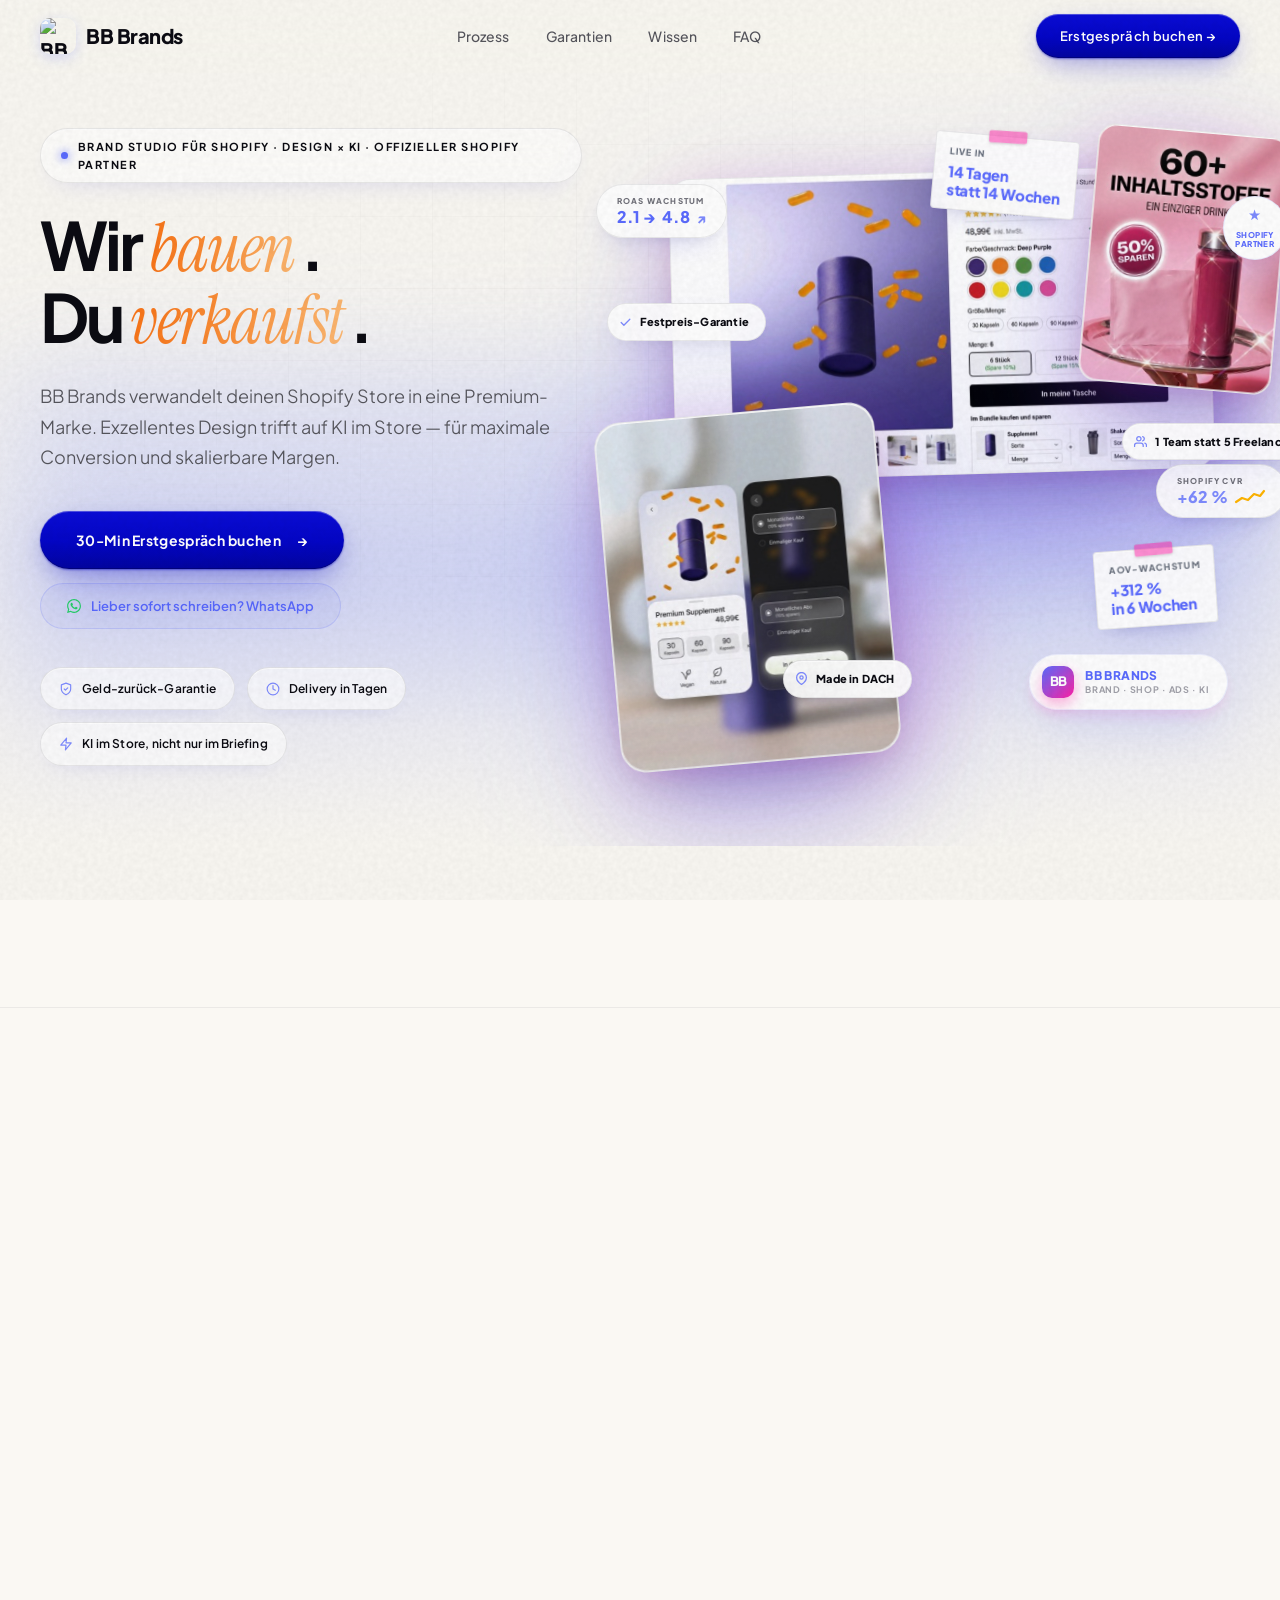
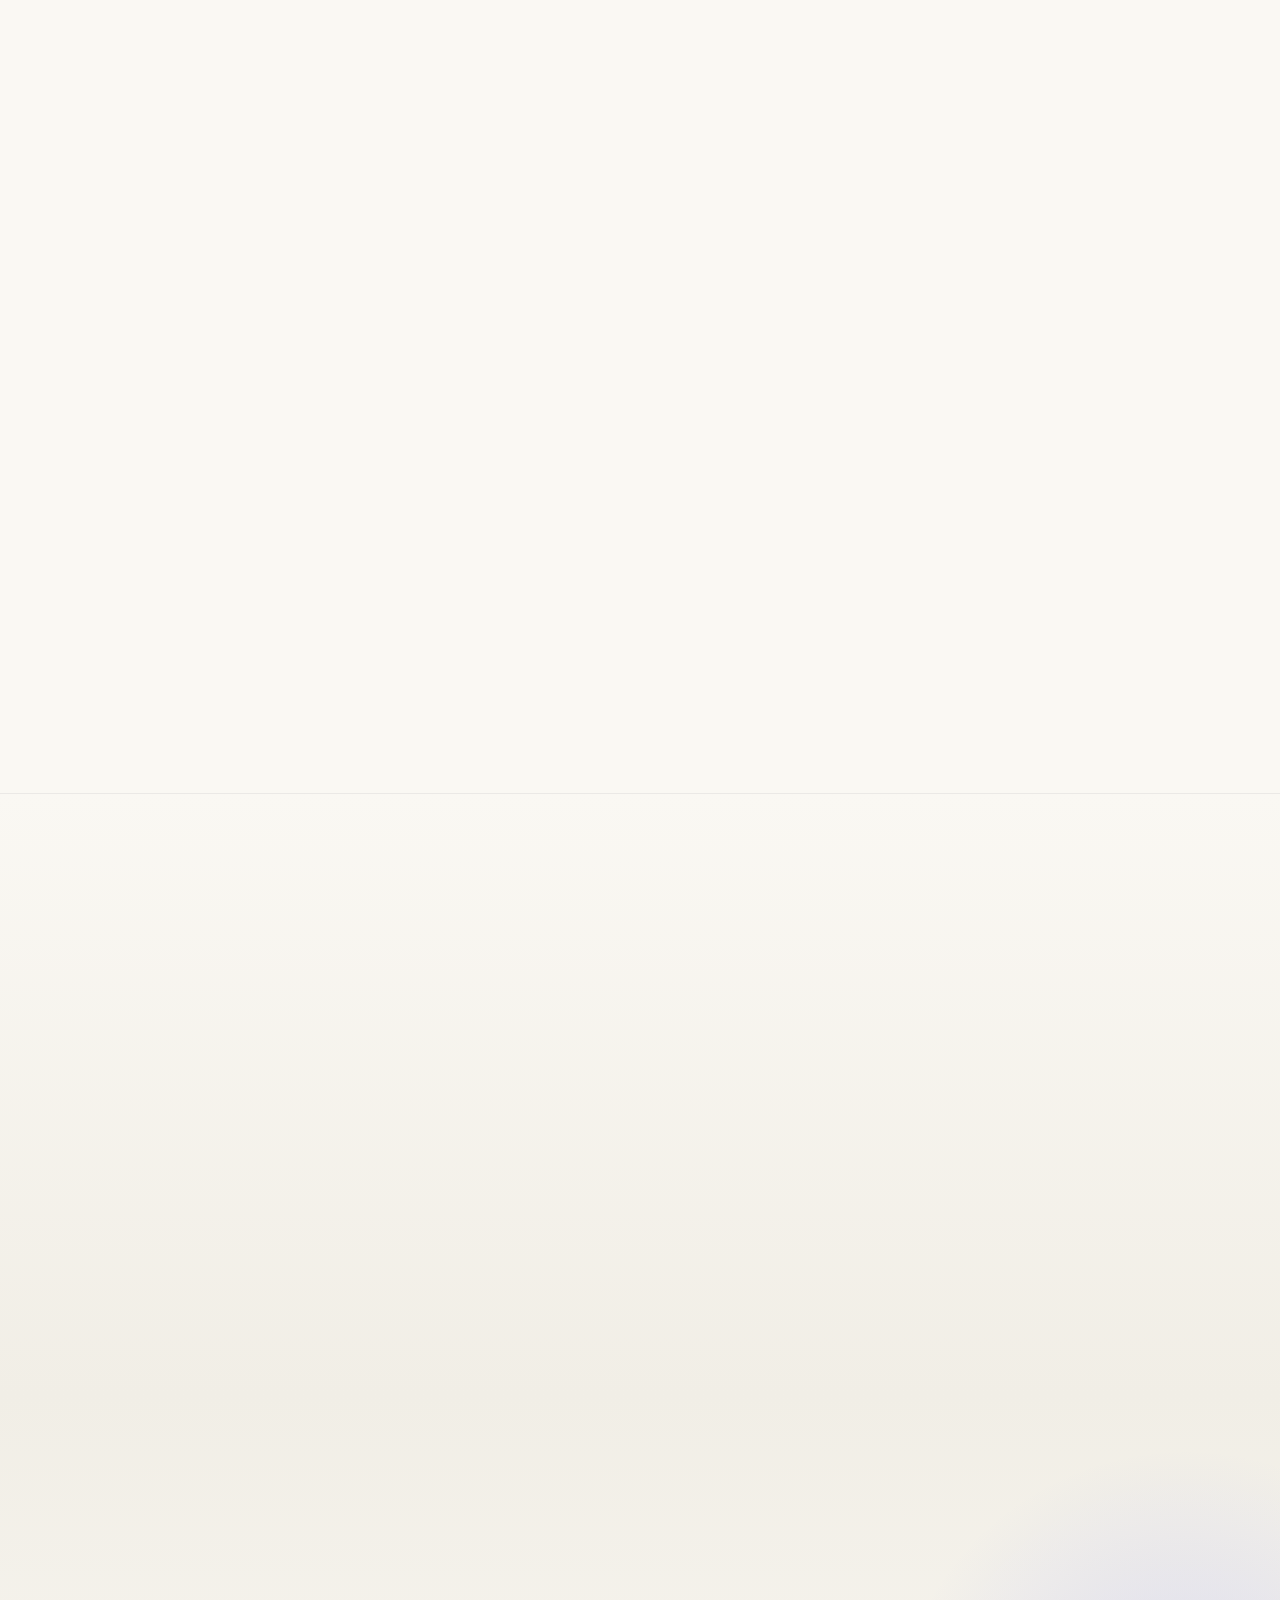
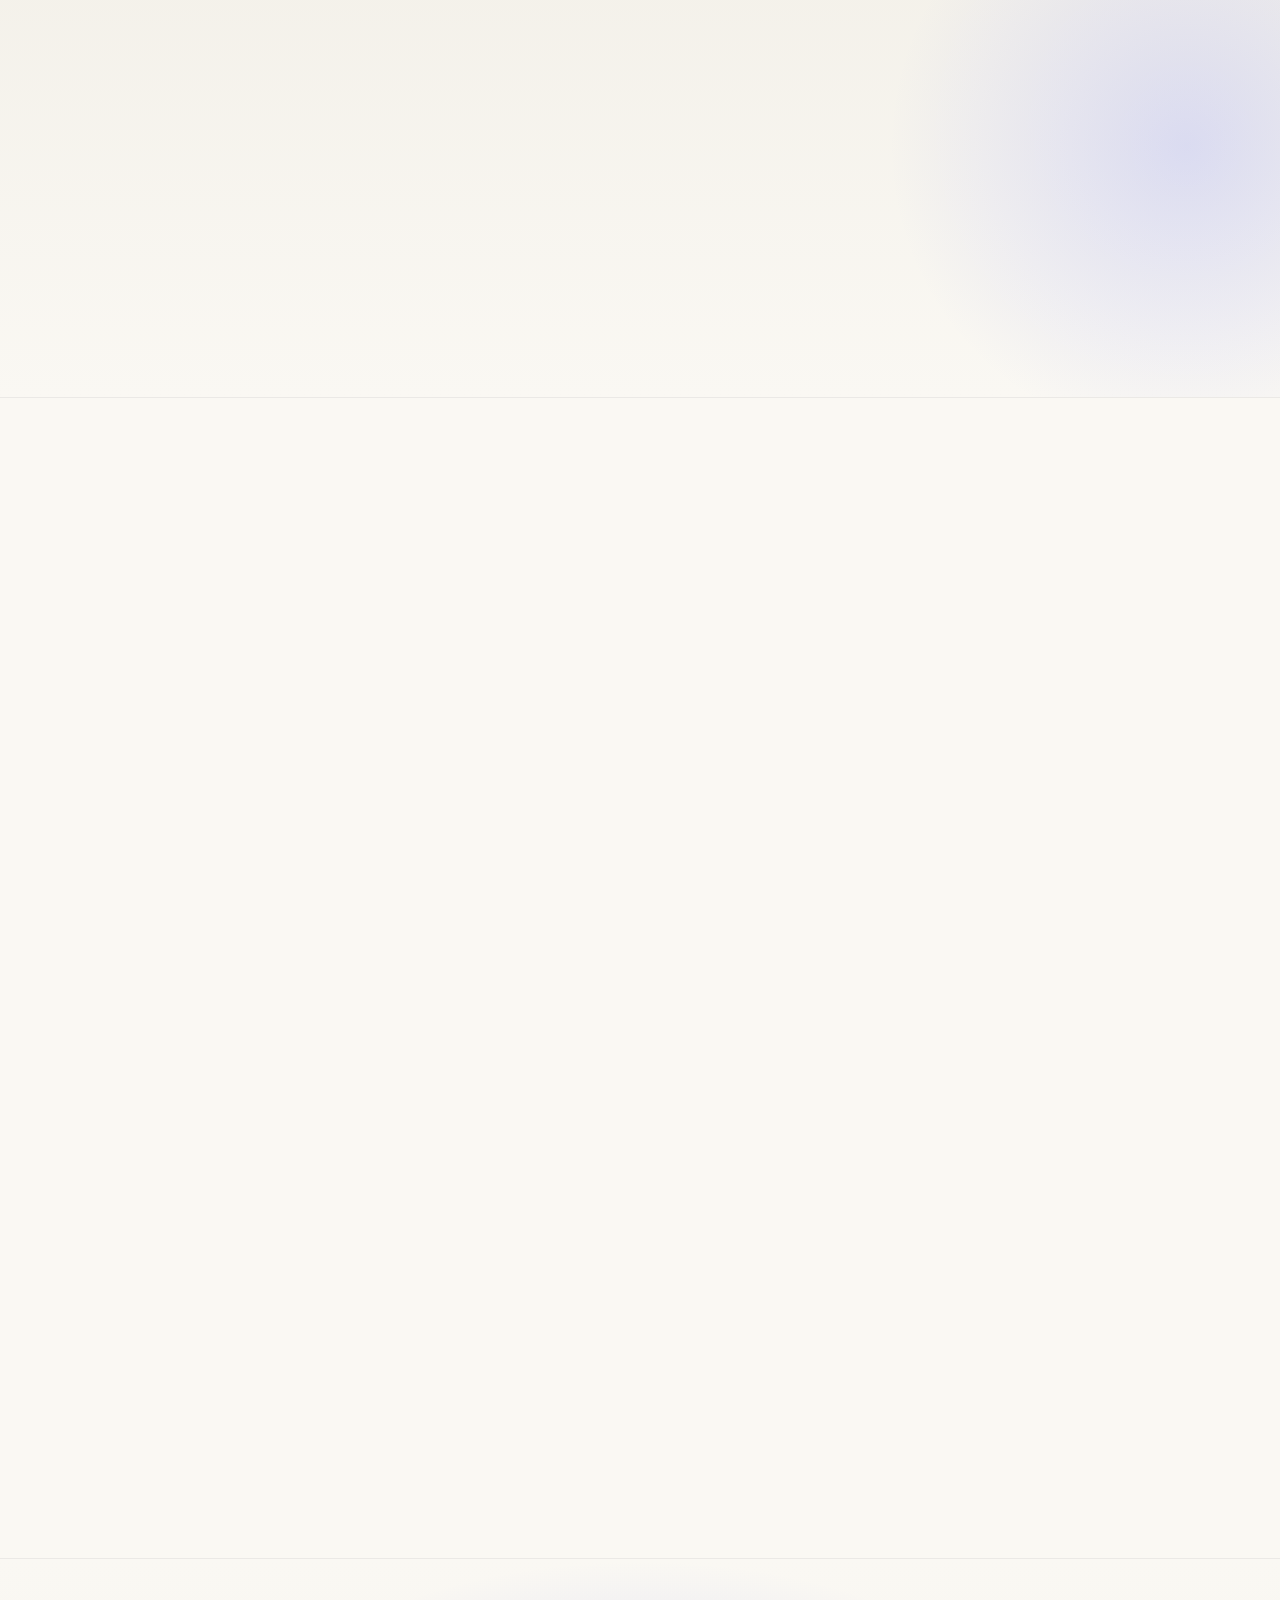
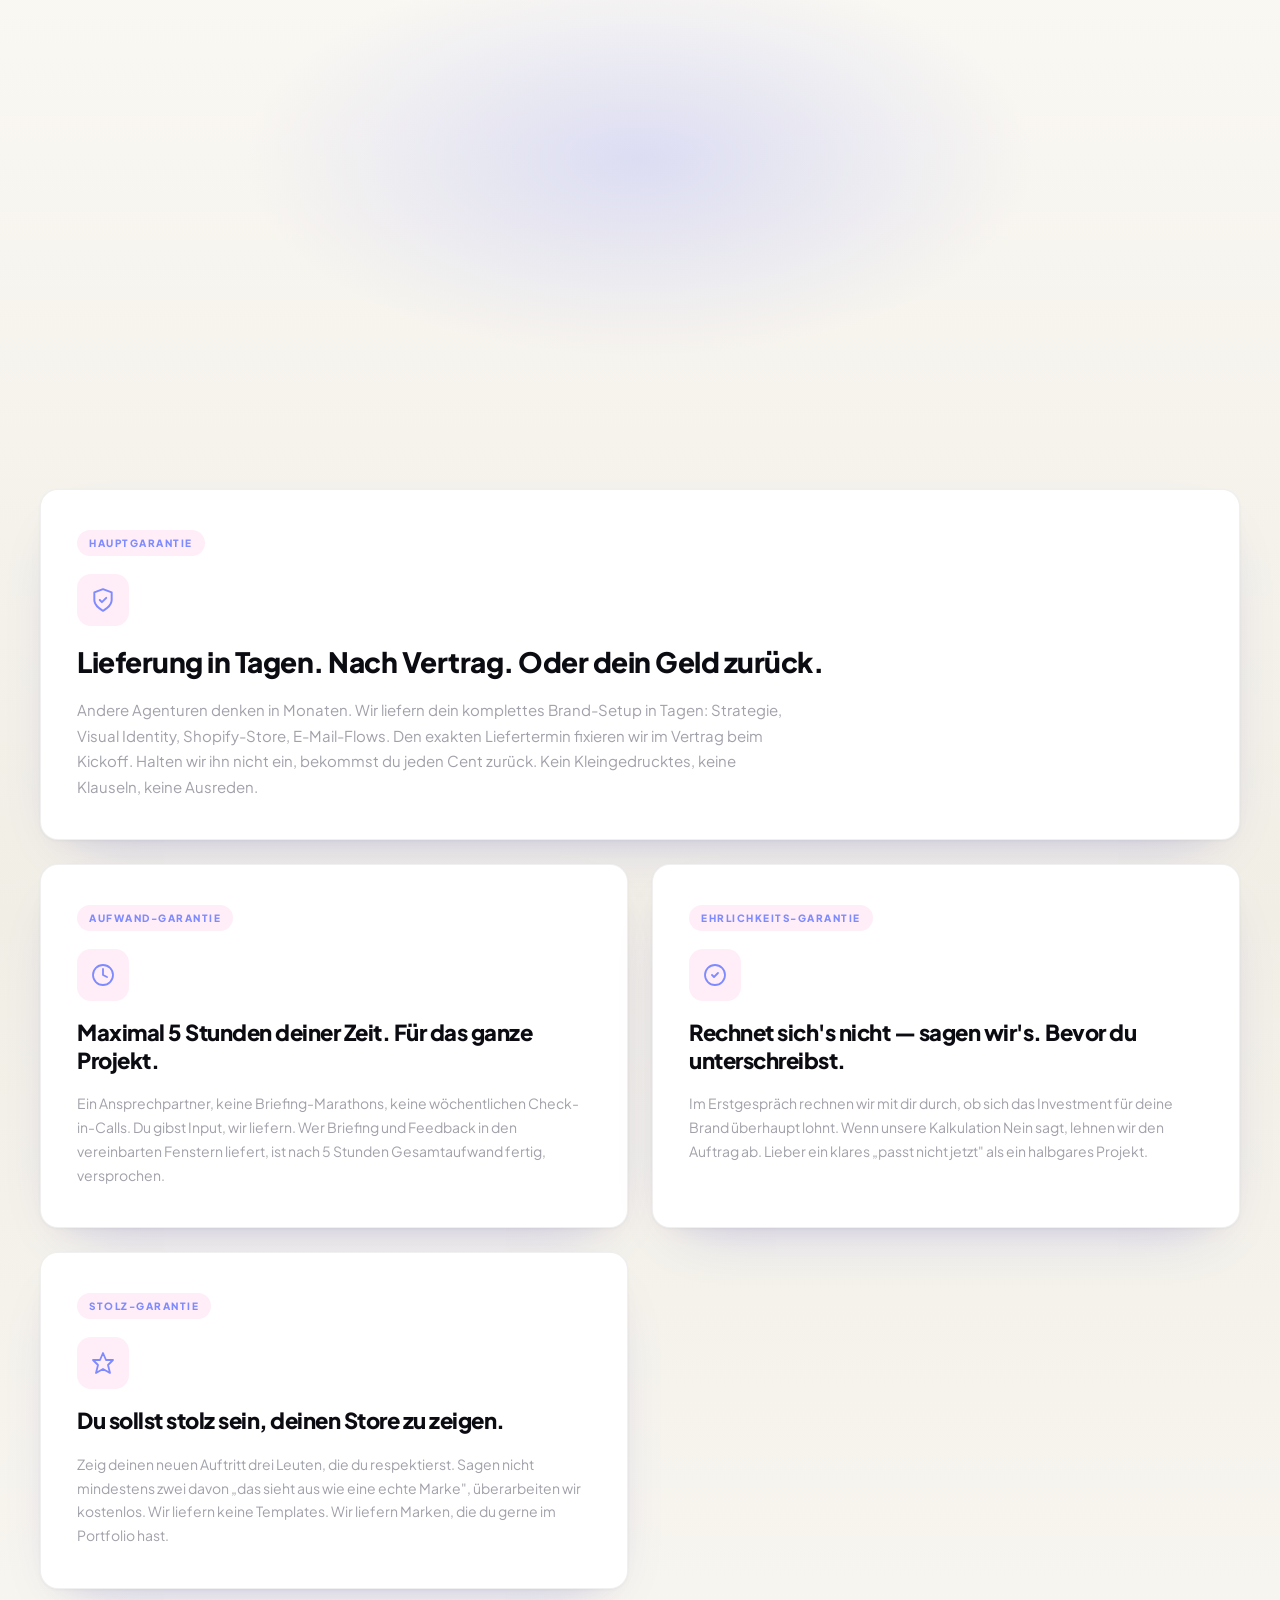
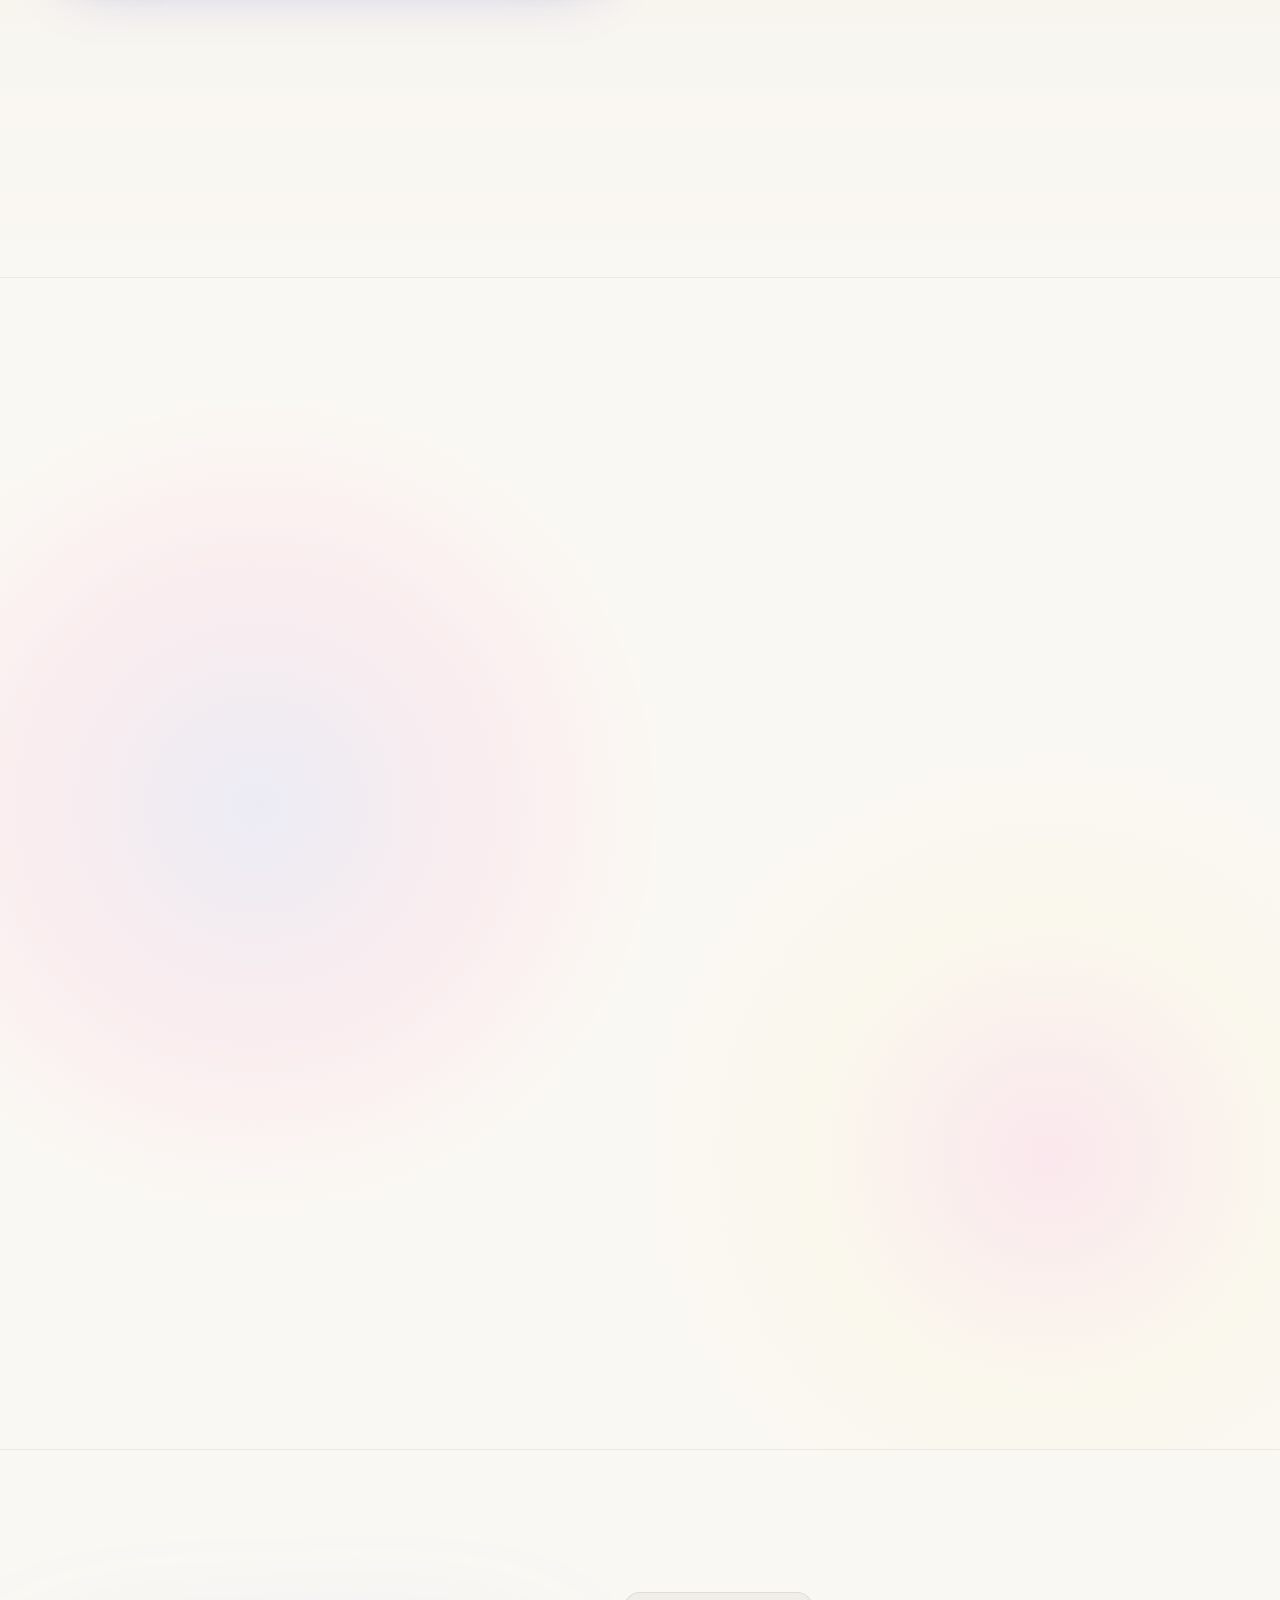
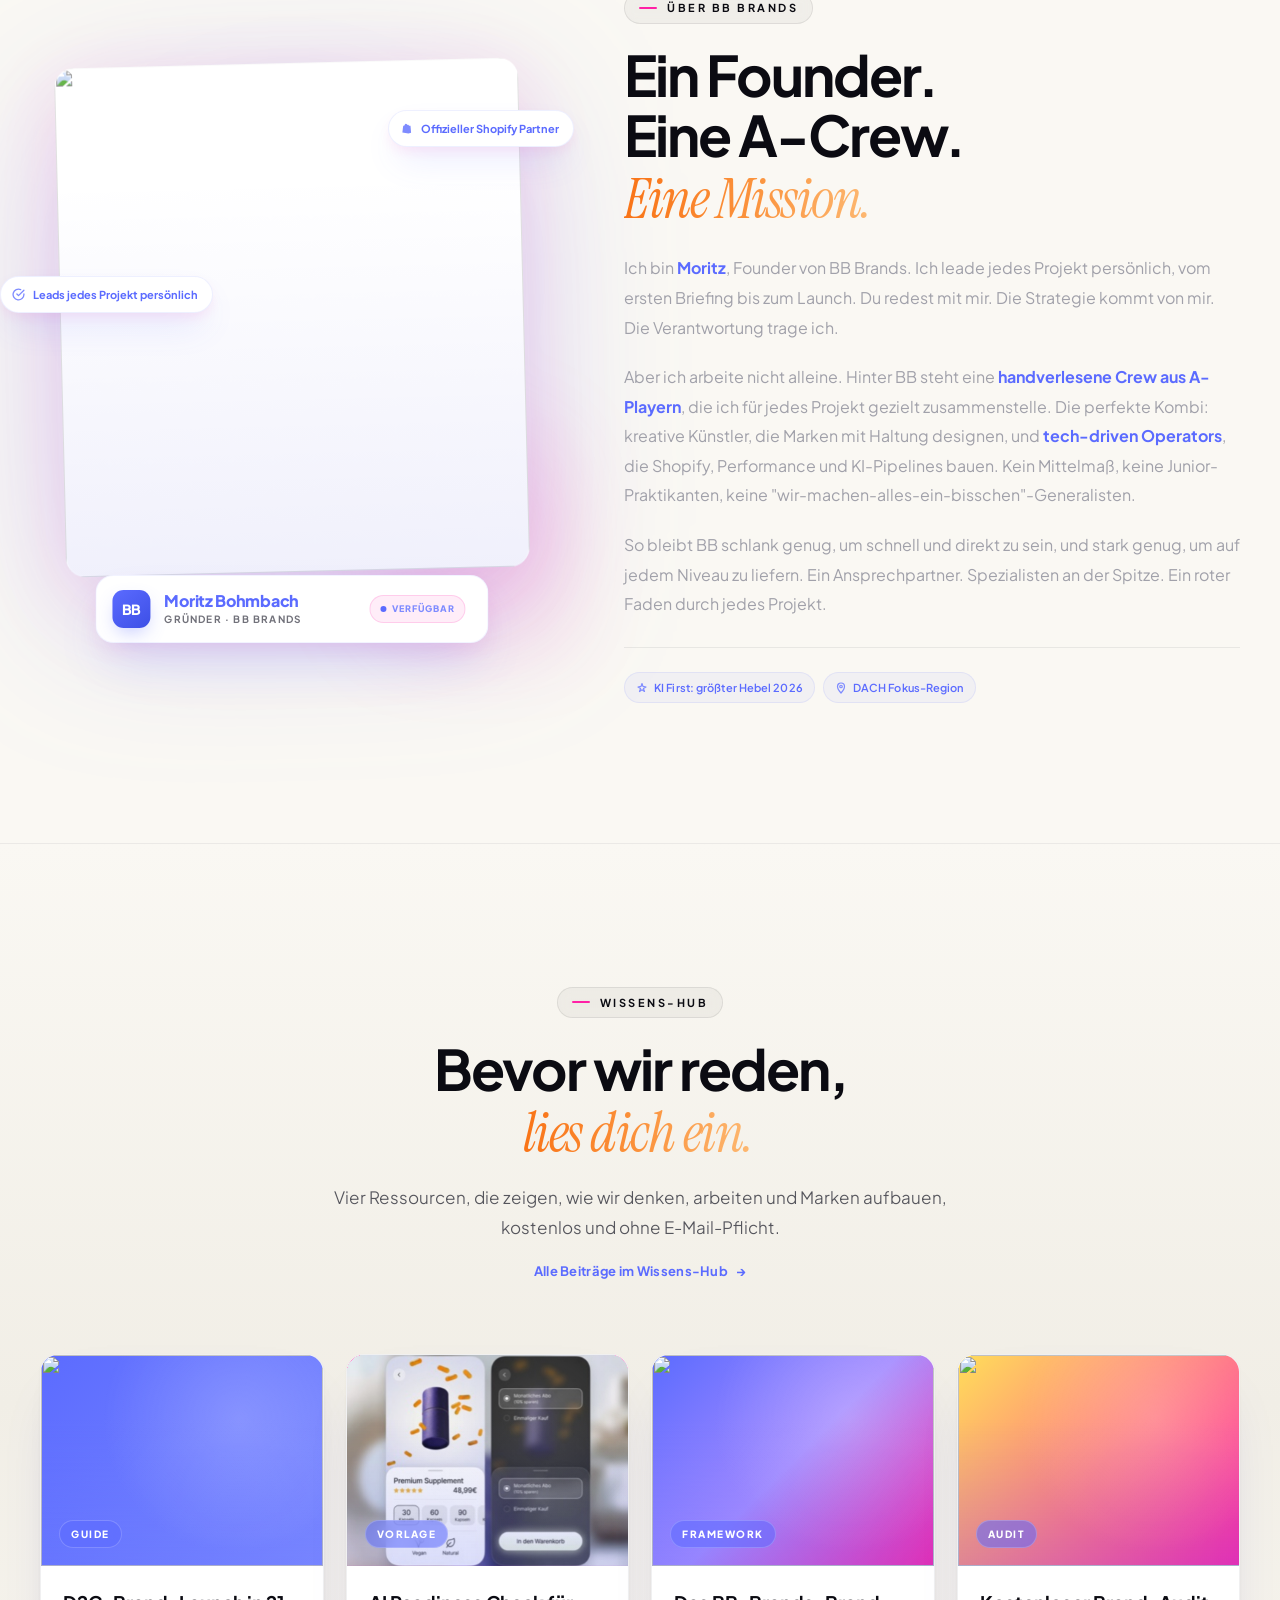
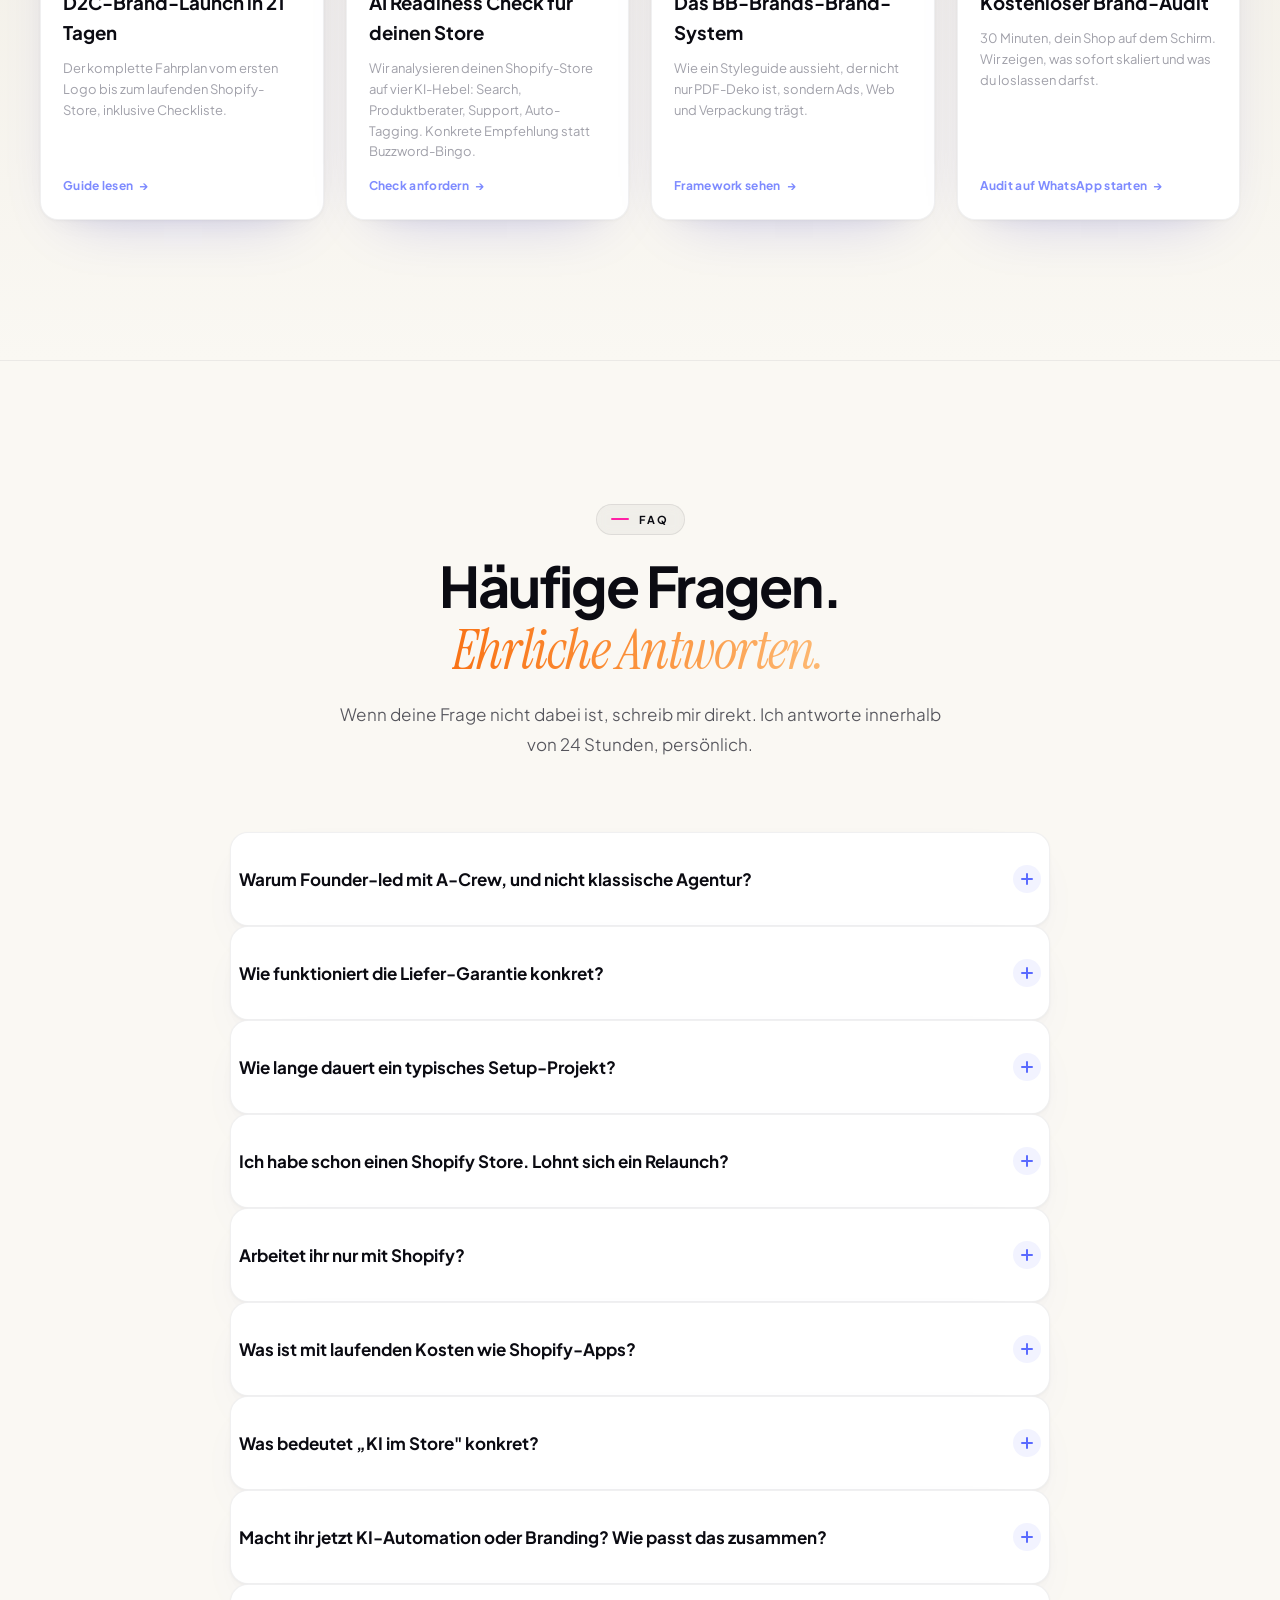
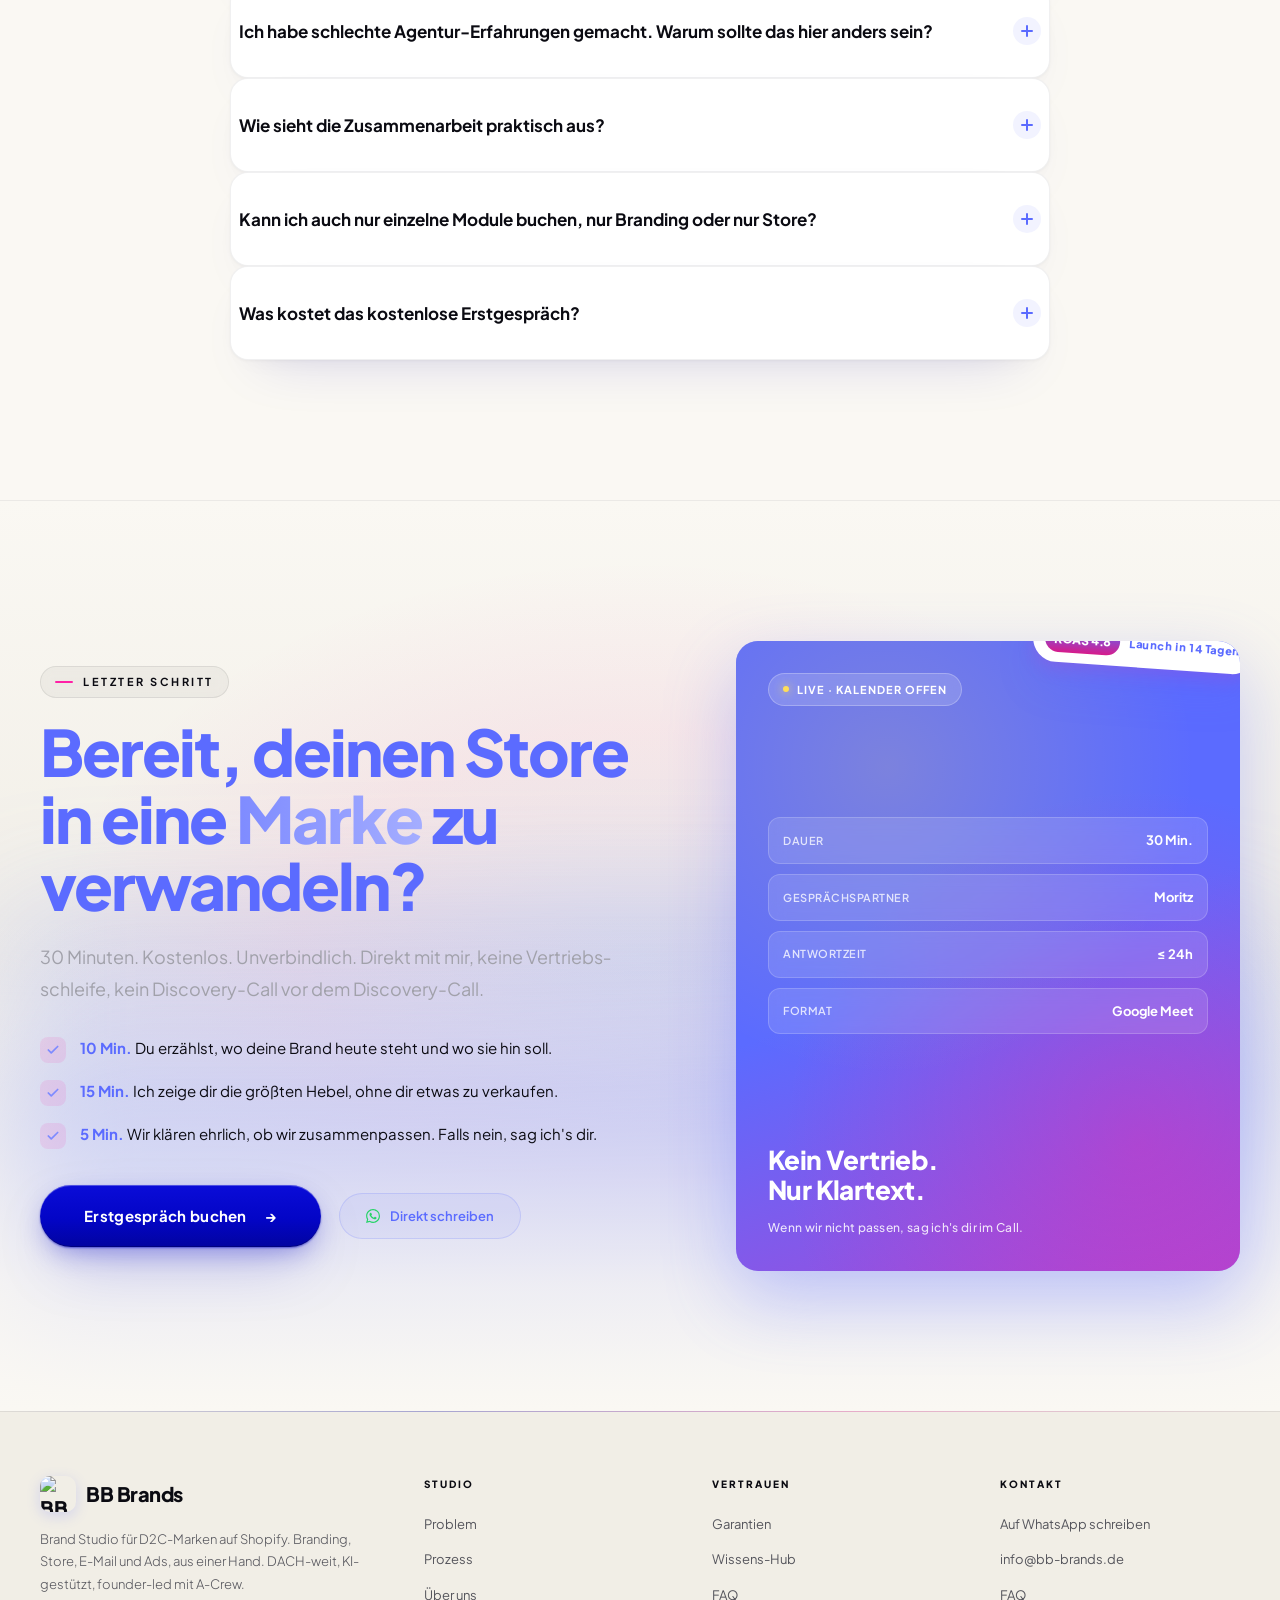
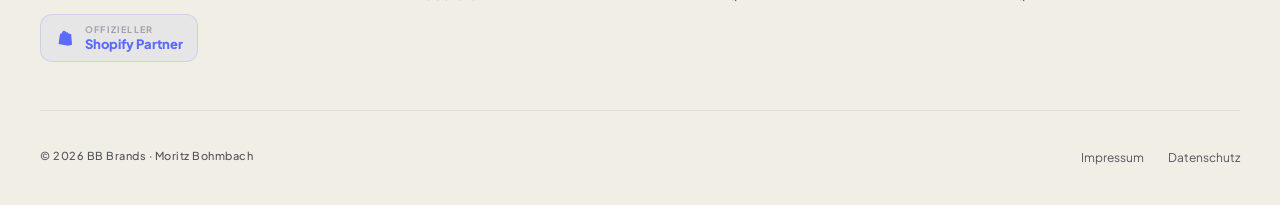
==== commit 5aa4420b: "feat(homepage): roter Faden zur Call-Seite + Wissen in Navigation Neuer Funnel-Flow: alle primären C" ====
--- a/index.html
+++ b/index.html
@@ -390,6 +390,26 @@
             border-color: var(--primary);
             background: rgba(91, 107, 255, 0.04);
         }
+        /* Secondary button — dezenter als btn-primary, für Quick-Path "WhatsApp" CTAs */
+        .btn-secondary {
+            display: inline-flex; align-items: center; gap: 10px;
+            padding: 14px 26px;
+            background: rgba(91, 107, 255, 0.06);
+            color: var(--primary);
+            border: 1.5px solid rgba(91, 107, 255, 0.18);
+            font-family: var(--font-body); font-size: 13px; font-weight: 600;
+            transition: all 0.2s;
+            border-radius: var(--radius-pill);
+            cursor: pointer;
+        }
+        .btn-secondary:hover {
+            background: rgba(91, 107, 255, 0.10);
+            border-color: var(--primary);
+            transform: translateY(-1px);
+        }
+        .btn-secondary svg { color: #25D366; flex-shrink: 0; }
+        /* btn-call ist eine reine Marker-Klasse für das Tracking — visueller Style kommt von btn-primary */
+
         .hero-guarantees {
             display: flex; flex-wrap: wrap; justify-content: center; gap: 12px;
             margin: 48px auto 0; max-width: 720px;
@@ -4268,13 +4288,12 @@
         <div class="nav-inner">
             <a href="#" class="logo"><img src="assets/bb-logo.jpg" alt="BB Brands" class="logo-img">BB Brands</a>
             <ul class="nav-links">
-                <li><a href="#problem">Problem</a></li>
                 <li><a href="#services">Prozess</a></li>
                 <li><a href="#guarantees">Garantien</a></li>
-                <li><a href="#about">Studio</a></li>
+                <li><a href="wissen.html">Wissen</a></li>
                 <li><a href="#faq">FAQ</a></li>
             </ul>
-            <button type="button" class="nav-cta btn-whatsapp" data-wa-open data-wa-source="nav" aria-haspopup="dialog" aria-controls="waModal">Auf WhatsApp schreiben</button>
+            <a href="erstgespraech.html" class="nav-cta nav-cta-primary">Erstgespräch buchen <span aria-hidden="true">→</span></a>
             <button class="nav-burger" id="navBurger" aria-label="Menü öffnen" aria-expanded="false">
                 <span></span><span></span><span></span>
             </button>
@@ -4282,12 +4301,11 @@
     </nav>
 
     <div class="mobile-overlay" id="mobileOverlay">
-        <a href="#problem">Problem</a>
         <a href="#services">Prozess</a>
         <a href="#guarantees">Garantien</a>
-        <a href="#about">Studio</a>
+        <a href="wissen.html">Wissen</a>
         <a href="#faq">FAQ</a>
-        <a href="#" data-wa-open data-wa-source="mobile-nav" style="color: #25D366;">Auf WhatsApp schreiben</a>
+        <a href="erstgespraech.html" style="color: var(--c-primary, #0305C6); font-weight: 700;">Erstgespräch buchen →</a>
     </div>
 
     <!-- ============ HERO ============ -->
@@ -4312,9 +4330,13 @@
                     BB Brands verwandelt deinen Shopify Store in eine Premium-Marke. Exzellentes Design trifft auf KI im Store — für maximale Conversion und skalierbare Margen.
                 </p>
                 <div class="hero-actions">
-                    <button type="button" class="btn-primary btn-whatsapp" data-wa-open data-wa-source="hero" aria-haspopup="dialog" aria-controls="waModal">
-                        <svg width="16" height="16" viewBox="0 0 24 24" fill="currentColor" aria-hidden="true"><path d="M17.472 14.382c-.297-.149-1.758-.867-2.03-.967-.273-.099-.471-.148-.67.15-.197.297-.767.966-.94 1.164-.173.199-.347.223-.644.075-.297-.15-1.255-.463-2.39-1.475-.883-.788-1.48-1.761-1.653-2.059-.173-.297-.018-.458.13-.606.134-.133.298-.347.446-.52.149-.174.198-.298.298-.497.099-.198.05-.371-.025-.52-.075-.149-.669-1.612-.916-2.207-.242-.579-.487-.5-.669-.51-.173-.008-.371-.01-.57-.01-.198 0-.52.074-.792.372-.272.297-1.04 1.016-1.04 2.479 0 1.462 1.065 2.875 1.213 3.074.149.198 2.096 3.2 5.077 4.487.709.306 1.262.489 1.694.625.712.227 1.36.195 1.871.118.571-.085 1.758-.719 2.006-1.413.248-.694.248-1.289.173-1.413-.074-.124-.272-.198-.57-.347m-5.421 7.403h-.004a9.87 9.87 0 0 1-5.031-1.378l-.361-.214-3.741.982.998-3.648-.235-.374a9.86 9.86 0 0 1-1.51-5.26c.001-5.45 4.436-9.884 9.888-9.884 2.64 0 5.122 1.03 6.988 2.898a9.825 9.825 0 0 1 2.893 6.994c-.003 5.45-4.437 9.884-9.885 9.884m8.413-18.297A11.815 11.815 0 0 0 12.05 0C5.495 0 .16 5.335.157 11.892c0 2.096.547 4.142 1.588 5.945L.057 24l6.305-1.654a11.882 11.882 0 0 0 5.683 1.448h.005c6.554 0 11.89-5.335 11.893-11.893A11.821 11.821 0 0 0 20.465 3.488"/></svg>
-                        Schreib uns auf WhatsApp
+                    <a href="erstgespraech.html" class="btn-primary btn-call" data-cta-source="hero">
+                        30-Min Erstgespräch buchen
+                        <span aria-hidden="true" style="margin-left: 4px;">→</span>
+                    </a>
+                    <button type="button" class="btn-secondary btn-whatsapp" data-wa-open data-wa-source="hero-secondary" aria-haspopup="dialog" aria-controls="waModal">
+                        <svg width="14" height="14" viewBox="0 0 24 24" fill="currentColor" aria-hidden="true"><path d="M17.472 14.382c-.297-.149-1.758-.867-2.03-.967-.273-.099-.471-.148-.67.15-.197.297-.767.966-.94 1.164-.173.199-.347.223-.644.075-.297-.15-1.255-.463-2.39-1.475-.883-.788-1.48-1.761-1.653-2.059-.173-.297-.018-.458.13-.606.134-.133.298-.347.446-.52.149-.174.198-.298.298-.497.099-.198.05-.371-.025-.52-.075-.149-.669-1.612-.916-2.207-.242-.579-.487-.5-.669-.51-.173-.008-.371-.01-.57-.01-.198 0-.52.074-.792.372-.272.297-1.04 1.016-1.04 2.479 0 1.462 1.065 2.875 1.213 3.074.149.198 2.096 3.2 5.077 4.487.709.306 1.262.489 1.694.625.712.227 1.36.195 1.871.118.571-.085 1.758-.719 2.006-1.413.248-.694.248-1.289.173-1.413-.074-.124-.272-.198-.57-.347m-5.421 7.403h-.004a9.87 9.87 0 0 1-5.031-1.378l-.361-.214-3.741.982.998-3.648-.235-.374a9.86 9.86 0 0 1-1.51-5.26c.001-5.45 4.436-9.884 9.888-9.884 2.64 0 5.122 1.03 6.988 2.898a9.825 9.825 0 0 1 2.893 6.994c-.003 5.45-4.437 9.884-9.885 9.884m8.413-18.297A11.815 11.815 0 0 0 12.05 0C5.495 0 .16 5.335.157 11.892c0 2.096.547 4.142 1.588 5.945L.057 24l6.305-1.654a11.882 11.882 0 0 0 5.683 1.448h.005c6.554 0 11.89-5.335 11.893-11.893A11.821 11.821 0 0 0 20.465 3.488"/></svg>
+                        Lieber sofort schreiben? WhatsApp
                     </button>
                 </div>
                 <div class="hero-guarantees">
@@ -4464,178 +4486,6 @@
         </div>
     </section>
 
-    <!-- ============ LEAD MAGNET ============ -->
-    <section class="leadmagnet" id="gratis-guide" aria-label="Kostenloser Brand Style Guide">
-        <div class="lm-bg-glow" aria-hidden="true"></div>
-        <div class="lm-bg-glow right" aria-hidden="true"></div>
-        <div class="container">
-            <div class="lm-inner">
-                <div class="lm-copy reveal">
-                    <div class="eyebrow">
-                        <span class="lm-free-tag">0 €</span> Für D2C-Founder
-                    </div>
-                    <h2 class="section-title">
-                        Dein kompletter Brand<br>
-                        Style Guide <span class="accent">in 24h</span>.
-                    </h2>
-                    <p class="section-sub">
-                        Kein Pitch. Keine Haken. Wir bauen dir einen interaktiven Brand Style Guide mit Logo-Nutzung, Farbsystem, Typografie, Bildsprache und Brand Voice. Genau so, wie wir ihn sonst nur für zahlende Kunden liefern. Du gibst uns ein paar Infos, wir liefern innerhalb von 24 Stunden — per WhatsApp direkt auf dein Handy.
-                    </p>
-                    <ul class="lm-benefits">
-                        <li>
-                            <span class="lm-check" aria-hidden="true"><svg width="12" height="12" viewBox="0 0 24 24" fill="none" stroke="currentColor" stroke-width="3" stroke-linecap="round" stroke-linejoin="round"><polyline points="20 6 9 17 4 12"/></svg></span>
-                            <span><strong>Logo-Rules, Farbsystem & Typografie</strong>. Plus Spacing, Iconografie und UI-Tokens, die du sofort nutzen kannst.</span>
-                        </li>
-                        <li>
-                            <span class="lm-check" aria-hidden="true"><svg width="12" height="12" viewBox="0 0 24 24" fill="none" stroke="currentColor" stroke-width="3" stroke-linecap="round" stroke-linejoin="round"><polyline points="20 6 9 17 4 12"/></svg></span>
-                            <span><strong>Brand Voice, Dos & Don'ts, Bildsprache</strong>. Alles was dein Team (und dein Designer) braucht, um konsistent zu kommunizieren.</span>
-                        </li>
-                        <li>
-                            <span class="lm-check" aria-hidden="true"><svg width="12" height="12" viewBox="0 0 24 24" fill="none" stroke="currentColor" stroke-width="3" stroke-linecap="round" stroke-linejoin="round"><polyline points="20 6 9 17 4 12"/></svg></span>
-                            <span><strong>Interaktives HTML-Dokument</strong>. Kein totes PDF, live nutzbar, teilbar mit Copy-to-Clipboard für Farben und Snippets.</span>
-                        </li>
-                        <li>
-                            <span class="lm-check" aria-hidden="true"><svg width="12" height="12" viewBox="0 0 24 24" fill="none" stroke="currentColor" stroke-width="3" stroke-linecap="round" stroke-linejoin="round"><polyline points="20 6 9 17 4 12"/></svg></span>
-                            <span><strong>In 24h bei dir</strong>. Garantiert. Per WhatsApp direkt auf dein Handy.</span>
-                        </li>
-                    </ul>
-                    <div class="lm-trust-row">
-                        <span>100 % kostenlos</span>
-                        <span>Keine Kreditkarte</span>
-                        <span>Kein Newsletter</span>
-                    </div>
-                    <button type="button" class="lm-cta" id="lmOpenBtn" data-lm-open data-magnet="style-guide" aria-haspopup="dialog" aria-controls="lmModal">
-                        <span class="lm-cta-shine" aria-hidden="true"></span>
-                        <span class="lm-cta-text">Kostenlosen Style Guide anfordern</span>
-                        <svg width="16" height="16" viewBox="0 0 16 16" fill="none" aria-hidden="true"><path d="M3 8h10m0 0L9 4m4 4L9 12" stroke="currentColor" stroke-width="2" stroke-linecap="round" stroke-linejoin="round"/></svg>
-                    </button>
-                    <p class="lm-cta-micro">In 24h bei dir · Keine Weiterleitung · Kein Newsletter</p>
-                    <div class="lm-second-magnet">
-                        <span class="lm-second-magnet-label">Oder lieber technisch?</span>
-                        <button type="button" class="lm-second-magnet-cta" data-lm-open data-magnet="ai-readiness-check" aria-haspopup="dialog" aria-controls="lmModal">
-                            <svg width="14" height="14" viewBox="0 0 24 24" fill="none" stroke="currentColor" stroke-width="2.2" stroke-linecap="round" stroke-linejoin="round" aria-hidden="true"><path d="M12 2v4"/><path d="M12 18v4"/><path d="m4.93 4.93 2.83 2.83"/><path d="m16.24 16.24 2.83 2.83"/><path d="M2 12h4"/><path d="M18 12h4"/><path d="m4.93 19.07 2.83-2.83"/><path d="m16.24 7.76 2.83-2.83"/></svg>
-                            <span>Kostenloser AI Readiness Check für deinen Store</span>
-                            <svg width="14" height="14" viewBox="0 0 16 16" fill="none" aria-hidden="true"><path d="M3 8h10m0 0L9 4m4 4L9 12" stroke="currentColor" stroke-width="2" stroke-linecap="round" stroke-linejoin="round"/></svg>
-                        </button>
-                    </div>
-                </div>
-
-                <div class="lm-showcase reveal" id="lmShowcase">
-                    <div class="lm-showcase-tag">
-                        <span class="lm-pulse" aria-hidden="true"></span>
-                        Live Beispiel · Echter Kunde
-                    </div>
-                    <div class="lm-window" role="figure" aria-label="Beispiel: ARCTIVE Brand Style Guide">
-                        <div class="lm-window-chrome">
-                            <div class="lm-window-traffic" aria-hidden="true">
-                                <span></span><span></span><span></span>
-                            </div>
-                            <div class="lm-window-url">
-                                <svg viewBox="0 0 24 24" fill="none" stroke="currentColor" stroke-width="2.2" stroke-linecap="round" stroke-linejoin="round"><rect x="3" y="11" width="18" height="11" rx="2"/><path d="M7 11V7a5 5 0 0 1 10 0v4"/></svg>
-                                <span><span class="lm-window-host">brand-guide.bb-brands.de</span>/arctive</span>
-                            </div>
-                            <div class="lm-window-actions">
-                                <a class="lm-window-newtab" href="/preview/arctive-style-guide.html" target="_blank" rel="noopener" aria-label="Beispiel im neuen Tab öffnen">
-                                    <svg viewBox="0 0 24 24" fill="none" stroke="currentColor" stroke-width="2.4" stroke-linecap="round" stroke-linejoin="round"><path d="M14 3h7v7"/><path d="M10 14 21 3"/><path d="M21 14v5a2 2 0 0 1-2 2H5a2 2 0 0 1-2-2V5a2 2 0 0 1 2-2h5"/></svg>
-                                </a>
-                            </div>
-                        </div>
-                        <div class="lm-window-frame">
-                            <video
-                                class="lm-window-video"
-                                src="https://jm1dlc1r0alm6hwf.public.blob.vercel-storage.com/video/arctive-preview.mov"
-                                autoplay
-                                loop
-                                muted
-                                playsinline
-                                preload="metadata"
-                                aria-label="ARCTIVE Brand Style Guide — Beispiel-Video"
-                            ></video>
-                        </div>
-                    </div>
-                </div>
-            </div>
-        </div>
-
-        <!-- ====== LEAD FORM MODAL ====== -->
-        <div class="lm-modal" id="lmModal" hidden role="dialog" aria-modal="true" aria-labelledby="lmModalTitle">
-            <div class="lm-modal-backdrop" data-lm-close></div>
-            <div class="lm-modal-card" role="document">
-                <button type="button" class="lm-modal-close" data-lm-close aria-label="Schließen">
-                    <svg viewBox="0 0 24 24" fill="none" stroke="currentColor" stroke-width="2.4" stroke-linecap="round" stroke-linejoin="round"><path d="M18 6 6 18M6 6l12 12"/></svg>
-                </button>
-                <div class="lm-modal-body">
-                    <div class="lm-form-head" id="lmFormHead">
-                        <div class="lm-form-eyebrow" id="lmFormEyebrow">Style Guide anfordern</div>
-                        <h3 id="lmModalTitle">Ein paar Infos — und er ist unterwegs.</h3>
-                    </div>
-                    <!--
-                      Backend: /api/leads (Vercel Serverless Function → Upstash Redis)
-                      Setup-Guide: SETUP-LEADS.md
-                      Lead-Verwaltung: /admin
-                    -->
-                    <form class="lm-form" id="lmForm" action="/api/leads" method="POST" novalidate>
-                            <input type="text" name="_gotcha" style="display:none" tabindex="-1" autocomplete="off">
-                            <input type="hidden" name="magnet" id="lmMagnetField" value="style-guide">
-
-                            <div class="lm-row-2">
-                                <div class="lm-field">
-                                    <label class="lm-label" for="lm-name">Dein Name</label>
-                                    <input type="text" id="lm-name" name="name" required placeholder="Max Mustermann" autocomplete="name">
-                                </div>
-                                <div class="lm-field">
-                                    <label class="lm-label" for="lm-company">Unternehmen</label>
-                                    <input type="text" id="lm-company" name="company" required placeholder="Muster GmbH" autocomplete="organization">
-                                </div>
-                            </div>
-                            <div class="lm-field">
-                                <label class="lm-label" for="lm-website">Webseite</label>
-                                <input type="url" id="lm-website" name="website" required placeholder="https://deine-brand.de" autocomplete="url">
-                            </div>
-                            <div class="lm-field" id="lmPhoneField">
-                                <label class="lm-label" for="lm-phone">Deine WhatsApp-Nummer</label>
-                                <input type="tel" id="lm-phone" name="phone" required placeholder="+49 170 1234567" autocomplete="tel">
-                            </div>
-                            <input type="hidden" name="delivery" value="whatsapp">
-
-                            <div class="lm-consents">
-                                <label class="lm-consent" id="lmConsentGuide">
-                                    <input type="checkbox" name="consentGuide" required>
-                                    <span class="lm-consent-box" aria-hidden="true"></span>
-                                    <span class="lm-consent-text">
-                                        <span class="lm-consent-tag required">Pflicht</span>
-                                        Ich willige ein, dass BB Brands meine Angaben sowie öffentlich zugängliche Inhalte meiner Webseite (Markenelemente, Texte, Store-Struktur) verarbeitet, um meinen kostenlosen Lead-Magnet (Brand Style Guide oder AI Readiness Check) zu erstellen und mir per <strong>WhatsApp</strong> zuzustellen. Dabei werden die relevanten Inhalte zur automatisierten Analyse an <strong>Manus&nbsp;AI</strong> (Butterfly&nbsp;Effect&nbsp;Pte&nbsp;Ltd, Singapur) übermittelt, ein Drittland ohne EU-Angemessenheitsbeschluss. Die Zustellung erfolgt über <strong>WhatsApp</strong> (Meta&nbsp;Platforms&nbsp;Inc., USA); meine Telefonnummer wird ausschließlich für die Auslieferung verwendet und nicht für Marketing-Zwecke genutzt. Details und meine Rechte in der <a href="/datenschutz" target="_blank" rel="noopener">Datenschutzerklärung</a>.
-                                    </span>
-                                </label>
-                                <label class="lm-consent" id="lmConsentReference">
-                                    <input type="checkbox" name="consentReference">
-                                    <span class="lm-consent-box" aria-hidden="true"></span>
-                                    <span class="lm-consent-text">
-                                        <span class="lm-consent-tag optional">Optional</span>
-                                        Ich stimme zu, dass BB Brands mein Firmenlogo und meinen Firmennamen als Referenzkunde auf <strong>bb-brands.de</strong> anzeigen darf. Diese Zustimmung ist freiwillig, jederzeit per E-Mail an <a href="mailto:info@bb-brands.de">info@bb-brands.de</a> widerruflich und hat keinen Einfluss auf die Erstellung des Style Guides.
-                                    </span>
-                                </label>
-                            </div>
-
-                            <button type="submit" class="lm-submit">
-                                <span class="lm-submit-text">Kostenlosen Style Guide anfordern</span>
-                                <svg width="14" height="14" viewBox="0 0 16 16" fill="none" aria-hidden="true"><path d="M3 8h10m0 0L9 4m4 4L9 12" stroke="currentColor" stroke-width="1.8" stroke-linecap="round" stroke-linejoin="round"/></svg>
-                            </button>
-                            <p class="lm-micro">Innerhalb von 24h bei dir. Keine Weiterleitung, keine Abo-Falle, kein Newsletter.</p>
-                        </form>
-
-                        <div class="lm-success" id="lmSuccess" hidden>
-                            <div class="lm-success-icon" aria-hidden="true">
-                                <svg width="28" height="28" viewBox="0 0 24 24" fill="none" stroke="currentColor" stroke-width="3" stroke-linecap="round" stroke-linejoin="round"><polyline points="20 6 9 17 4 12"/></svg>
-                            </div>
-                            <h3>Passt! Wir sind dran.</h3>
-                            <p><span id="lmSuccessLead">Du bekommst deinen Brand Style Guide</span> innerhalb der nächsten 24 Stunden per <strong>WhatsApp</strong>. Halte dein Handy bereit!</p>
-                        </div>
-                    </div>
-                </div>
-            </div>
-        </div>
-    </section>
 
     <!-- ============ WHATSAPP CHAT MODAL ============ -->
     <!--
@@ -5123,15 +4973,187 @@
             </div>
 
             <div class="guarantees-cta reveal">
-                <button type="button" class="btn-primary btn-whatsapp" data-wa-open data-wa-source="guarantees" aria-haspopup="dialog" aria-controls="waModal">
-                    <svg width="16" height="16" viewBox="0 0 24 24" fill="currentColor" aria-hidden="true"><path d="M17.472 14.382c-.297-.149-1.758-.867-2.03-.967-.273-.099-.471-.148-.67.15-.197.297-.767.966-.94 1.164-.173.199-.347.223-.644.075-.297-.15-1.255-.463-2.39-1.475-.883-.788-1.48-1.761-1.653-2.059-.173-.297-.018-.458.13-.606.134-.133.298-.347.446-.52.149-.174.198-.298.298-.497.099-.198.05-.371-.025-.52-.075-.149-.669-1.612-.916-2.207-.242-.579-.487-.5-.669-.51-.173-.008-.371-.01-.57-.01-.198 0-.52.074-.792.372-.272.297-1.04 1.016-1.04 2.479 0 1.462 1.065 2.875 1.213 3.074.149.198 2.096 3.2 5.077 4.487.709.306 1.262.489 1.694.625.712.227 1.36.195 1.871.118.571-.085 1.758-.719 2.006-1.413.248-.694.248-1.289.173-1.413-.074-.124-.272-.198-.57-.347m-5.421 7.403h-.004a9.87 9.87 0 0 1-5.031-1.378l-.361-.214-3.741.982.998-3.648-.235-.374a9.86 9.86 0 0 1-1.51-5.26c.001-5.45 4.436-9.884 9.888-9.884 2.64 0 5.122 1.03 6.988 2.898a9.825 9.825 0 0 1 2.893 6.994c-.003 5.45-4.437 9.884-9.885 9.884m8.413-18.297A11.815 11.815 0 0 0 12.05 0C5.495 0 .16 5.335.157 11.892c0 2.096.547 4.142 1.588 5.945L.057 24l6.305-1.654a11.882 11.882 0 0 0 5.683 1.448h.005c6.554 0 11.89-5.335 11.893-11.893A11.821 11.821 0 0 0 20.465 3.488"/></svg>
-                    Schreib uns auf WhatsApp
-                </button>
-                <p class="guarantees-cta-meta">2 Min. · unverbindlich · direkt mit Moritz · Antwort innerhalb von 2 Stunden</p>
+                <a href="erstgespraech.html" class="btn-primary btn-call" data-cta-source="guarantees">
+                    Erstgespräch buchen
+                    <span aria-hidden="true" style="margin-left: 6px;">→</span>
+                </a>
+                <p class="guarantees-cta-meta">30 Min. · unverbindlich · direkt mit Moritz · Angebot in 24h</p>
             </div>
         </div>
     </section>
 
+    <!-- ============ LEAD MAGNET ============ -->
+    <section class="leadmagnet" id="gratis-guide" aria-label="Kostenloser Brand Style Guide">
+        <div class="lm-bg-glow" aria-hidden="true"></div>
+        <div class="lm-bg-glow right" aria-hidden="true"></div>
+        <div class="container">
+            <div class="lm-inner">
+                <div class="lm-copy reveal">
+                    <div class="eyebrow">
+                        <span class="lm-free-tag">0 €</span> Für D2C-Founder
+                    </div>
+                    <h2 class="section-title">
+                        Dein kompletter Brand<br>
+                        Style Guide <span class="accent">in 24h</span>.
+                    </h2>
+                    <p class="section-sub">
+                        Kein Pitch. Keine Haken. Wir bauen dir einen interaktiven Brand Style Guide mit Logo-Nutzung, Farbsystem, Typografie, Bildsprache und Brand Voice. Genau so, wie wir ihn sonst nur für zahlende Kunden liefern. Du gibst uns ein paar Infos, wir liefern innerhalb von 24 Stunden — per WhatsApp direkt auf dein Handy.
+                    </p>
+                    <ul class="lm-benefits">
+                        <li>
+                            <span class="lm-check" aria-hidden="true"><svg width="12" height="12" viewBox="0 0 24 24" fill="none" stroke="currentColor" stroke-width="3" stroke-linecap="round" stroke-linejoin="round"><polyline points="20 6 9 17 4 12"/></svg></span>
+                            <span><strong>Logo-Rules, Farbsystem & Typografie</strong>. Plus Spacing, Iconografie und UI-Tokens, die du sofort nutzen kannst.</span>
+                        </li>
+                        <li>
+                            <span class="lm-check" aria-hidden="true"><svg width="12" height="12" viewBox="0 0 24 24" fill="none" stroke="currentColor" stroke-width="3" stroke-linecap="round" stroke-linejoin="round"><polyline points="20 6 9 17 4 12"/></svg></span>
+                            <span><strong>Brand Voice, Dos & Don'ts, Bildsprache</strong>. Alles was dein Team (und dein Designer) braucht, um konsistent zu kommunizieren.</span>
+                        </li>
+                        <li>
+                            <span class="lm-check" aria-hidden="true"><svg width="12" height="12" viewBox="0 0 24 24" fill="none" stroke="currentColor" stroke-width="3" stroke-linecap="round" stroke-linejoin="round"><polyline points="20 6 9 17 4 12"/></svg></span>
+                            <span><strong>Interaktives HTML-Dokument</strong>. Kein totes PDF, live nutzbar, teilbar mit Copy-to-Clipboard für Farben und Snippets.</span>
+                        </li>
+                        <li>
+                            <span class="lm-check" aria-hidden="true"><svg width="12" height="12" viewBox="0 0 24 24" fill="none" stroke="currentColor" stroke-width="3" stroke-linecap="round" stroke-linejoin="round"><polyline points="20 6 9 17 4 12"/></svg></span>
+                            <span><strong>In 24h bei dir</strong>. Garantiert. Per WhatsApp direkt auf dein Handy.</span>
+                        </li>
+                    </ul>
+                    <div class="lm-trust-row">
+                        <span>100 % kostenlos</span>
+                        <span>Keine Kreditkarte</span>
+                        <span>Kein Newsletter</span>
+                    </div>
+                    <button type="button" class="lm-cta" id="lmOpenBtn" data-lm-open data-magnet="style-guide" aria-haspopup="dialog" aria-controls="lmModal">
+                        <span class="lm-cta-shine" aria-hidden="true"></span>
+                        <span class="lm-cta-text">Kostenlosen Style Guide anfordern</span>
+                        <svg width="16" height="16" viewBox="0 0 16 16" fill="none" aria-hidden="true"><path d="M3 8h10m0 0L9 4m4 4L9 12" stroke="currentColor" stroke-width="2" stroke-linecap="round" stroke-linejoin="round"/></svg>
+                    </button>
+                    <p class="lm-cta-micro">In 24h bei dir · Keine Weiterleitung · Kein Newsletter</p>
+                    <div class="lm-second-magnet">
+                        <span class="lm-second-magnet-label">Oder lieber technisch?</span>
+                        <button type="button" class="lm-second-magnet-cta" data-lm-open data-magnet="ai-readiness-check" aria-haspopup="dialog" aria-controls="lmModal">
+                            <svg width="14" height="14" viewBox="0 0 24 24" fill="none" stroke="currentColor" stroke-width="2.2" stroke-linecap="round" stroke-linejoin="round" aria-hidden="true"><path d="M12 2v4"/><path d="M12 18v4"/><path d="m4.93 4.93 2.83 2.83"/><path d="m16.24 16.24 2.83 2.83"/><path d="M2 12h4"/><path d="M18 12h4"/><path d="m4.93 19.07 2.83-2.83"/><path d="m16.24 7.76 2.83-2.83"/></svg>
+                            <span>Kostenloser AI Readiness Check für deinen Store</span>
+                            <svg width="14" height="14" viewBox="0 0 16 16" fill="none" aria-hidden="true"><path d="M3 8h10m0 0L9 4m4 4L9 12" stroke="currentColor" stroke-width="2" stroke-linecap="round" stroke-linejoin="round"/></svg>
+                        </button>
+                    </div>
+                </div>
+
+                <div class="lm-showcase reveal" id="lmShowcase">
+                    <div class="lm-showcase-tag">
+                        <span class="lm-pulse" aria-hidden="true"></span>
+                        Live Beispiel · Echter Kunde
+                    </div>
+                    <div class="lm-window" role="figure" aria-label="Beispiel: ARCTIVE Brand Style Guide">
+                        <div class="lm-window-chrome">
+                            <div class="lm-window-traffic" aria-hidden="true">
+                                <span></span><span></span><span></span>
+                            </div>
+                            <div class="lm-window-url">
+                                <svg viewBox="0 0 24 24" fill="none" stroke="currentColor" stroke-width="2.2" stroke-linecap="round" stroke-linejoin="round"><rect x="3" y="11" width="18" height="11" rx="2"/><path d="M7 11V7a5 5 0 0 1 10 0v4"/></svg>
+                                <span><span class="lm-window-host">brand-guide.bb-brands.de</span>/arctive</span>
+                            </div>
+                            <div class="lm-window-actions">
+                                <a class="lm-window-newtab" href="/preview/arctive-style-guide.html" target="_blank" rel="noopener" aria-label="Beispiel im neuen Tab öffnen">
+                                    <svg viewBox="0 0 24 24" fill="none" stroke="currentColor" stroke-width="2.4" stroke-linecap="round" stroke-linejoin="round"><path d="M14 3h7v7"/><path d="M10 14 21 3"/><path d="M21 14v5a2 2 0 0 1-2 2H5a2 2 0 0 1-2-2V5a2 2 0 0 1 2-2h5"/></svg>
+                                </a>
+                            </div>
+                        </div>
+                        <div class="lm-window-frame">
+                            <video
+                                class="lm-window-video"
+                                src="https://jm1dlc1r0alm6hwf.public.blob.vercel-storage.com/video/arctive-preview.mov"
+                                autoplay
+                                loop
+                                muted
+                                playsinline
+                                preload="metadata"
+                                aria-label="ARCTIVE Brand Style Guide — Beispiel-Video"
+                            ></video>
+                        </div>
+                    </div>
+                </div>
+            </div>
+        </div>
+
+        <!-- ====== LEAD FORM MODAL ====== -->
+        <div class="lm-modal" id="lmModal" hidden role="dialog" aria-modal="true" aria-labelledby="lmModalTitle">
+            <div class="lm-modal-backdrop" data-lm-close></div>
+            <div class="lm-modal-card" role="document">
+                <button type="button" class="lm-modal-close" data-lm-close aria-label="Schließen">
+                    <svg viewBox="0 0 24 24" fill="none" stroke="currentColor" stroke-width="2.4" stroke-linecap="round" stroke-linejoin="round"><path d="M18 6 6 18M6 6l12 12"/></svg>
+                </button>
+                <div class="lm-modal-body">
+                    <div class="lm-form-head" id="lmFormHead">
+                        <div class="lm-form-eyebrow" id="lmFormEyebrow">Style Guide anfordern</div>
+                        <h3 id="lmModalTitle">Ein paar Infos — und er ist unterwegs.</h3>
+                    </div>
+                    <!--
+                      Backend: /api/leads (Vercel Serverless Function → Upstash Redis)
+                      Setup-Guide: SETUP-LEADS.md
+                      Lead-Verwaltung: /admin
+                    -->
+                    <form class="lm-form" id="lmForm" action="/api/leads" method="POST" novalidate>
+                            <input type="text" name="_gotcha" style="display:none" tabindex="-1" autocomplete="off">
+                            <input type="hidden" name="magnet" id="lmMagnetField" value="style-guide">
+
+                            <div class="lm-row-2">
+                                <div class="lm-field">
+                                    <label class="lm-label" for="lm-name">Dein Name</label>
+                                    <input type="text" id="lm-name" name="name" required placeholder="Max Mustermann" autocomplete="name">
+                                </div>
+                                <div class="lm-field">
+                                    <label class="lm-label" for="lm-company">Unternehmen</label>
+                                    <input type="text" id="lm-company" name="company" required placeholder="Muster GmbH" autocomplete="organization">
+                                </div>
+                            </div>
+                            <div class="lm-field">
+                                <label class="lm-label" for="lm-website">Webseite</label>
+                                <input type="url" id="lm-website" name="website" required placeholder="https://deine-brand.de" autocomplete="url">
+                            </div>
+                            <div class="lm-field" id="lmPhoneField">
+                                <label class="lm-label" for="lm-phone">Deine WhatsApp-Nummer</label>
+                                <input type="tel" id="lm-phone" name="phone" required placeholder="+49 170 1234567" autocomplete="tel">
+                            </div>
+                            <input type="hidden" name="delivery" value="whatsapp">
+
+                            <div class="lm-consents">
+                                <label class="lm-consent" id="lmConsentGuide">
+                                    <input type="checkbox" name="consentGuide" required>
+                                    <span class="lm-consent-box" aria-hidden="true"></span>
+                                    <span class="lm-consent-text">
+                                        <span class="lm-consent-tag required">Pflicht</span>
+                                        Ich willige ein, dass BB Brands meine Angaben sowie öffentlich zugängliche Inhalte meiner Webseite (Markenelemente, Texte, Store-Struktur) verarbeitet, um meinen kostenlosen Lead-Magnet (Brand Style Guide oder AI Readiness Check) zu erstellen und mir per <strong>WhatsApp</strong> zuzustellen. Dabei werden die relevanten Inhalte zur automatisierten Analyse an <strong>Manus&nbsp;AI</strong> (Butterfly&nbsp;Effect&nbsp;Pte&nbsp;Ltd, Singapur) übermittelt, ein Drittland ohne EU-Angemessenheitsbeschluss. Die Zustellung erfolgt über <strong>WhatsApp</strong> (Meta&nbsp;Platforms&nbsp;Inc., USA); meine Telefonnummer wird ausschließlich für die Auslieferung verwendet und nicht für Marketing-Zwecke genutzt. Details und meine Rechte in der <a href="/datenschutz" target="_blank" rel="noopener">Datenschutzerklärung</a>.
+                                    </span>
+                                </label>
+                                <label class="lm-consent" id="lmConsentReference">
+                                    <input type="checkbox" name="consentReference">
+                                    <span class="lm-consent-box" aria-hidden="true"></span>
+                                    <span class="lm-consent-text">
+                                        <span class="lm-consent-tag optional">Optional</span>
+                                        Ich stimme zu, dass BB Brands mein Firmenlogo und meinen Firmennamen als Referenzkunde auf <strong>bb-brands.de</strong> anzeigen darf. Diese Zustimmung ist freiwillig, jederzeit per E-Mail an <a href="mailto:info@bb-brands.de">info@bb-brands.de</a> widerruflich und hat keinen Einfluss auf die Erstellung des Style Guides.
+                                    </span>
+                                </label>
+                            </div>
+
+                            <button type="submit" class="lm-submit">
+                                <span class="lm-submit-text">Kostenlosen Style Guide anfordern</span>
+                                <svg width="14" height="14" viewBox="0 0 16 16" fill="none" aria-hidden="true"><path d="M3 8h10m0 0L9 4m4 4L9 12" stroke="currentColor" stroke-width="1.8" stroke-linecap="round" stroke-linejoin="round"/></svg>
+                            </button>
+                            <p class="lm-micro">Innerhalb von 24h bei dir. Keine Weiterleitung, keine Abo-Falle, kein Newsletter.</p>
+                        </form>
+
+                        <div class="lm-success" id="lmSuccess" hidden>
+                            <div class="lm-success-icon" aria-hidden="true">
+                                <svg width="28" height="28" viewBox="0 0 24 24" fill="none" stroke="currentColor" stroke-width="3" stroke-linecap="round" stroke-linejoin="round"><polyline points="20 6 9 17 4 12"/></svg>
+                            </div>
+                            <h3>Passt! Wir sind dran.</h3>
+                            <p><span id="lmSuccessLead">Du bekommst deinen Brand Style Guide</span> innerhalb der nächsten 24 Stunden per <strong>WhatsApp</strong>. Halte dein Handy bereit!</p>
+                        </div>
+                    </div>
+                </div>
+            </div>
+        </div>
+    </section>
     <!-- ============ ABOUT ============ -->
     <section class="about" id="about">
         <div class="about-grid">
@@ -5393,9 +5415,13 @@
                     </li>
                 </ul>
                 <div class="final-cta-actions">
-                    <button type="button" class="btn-primary btn-whatsapp" data-wa-open data-wa-source="final-cta" aria-haspopup="dialog" aria-controls="waModal">
-                        <svg width="18" height="18" viewBox="0 0 24 24" fill="currentColor" aria-hidden="true"><path d="M17.472 14.382c-.297-.149-1.758-.867-2.03-.967-.273-.099-.471-.148-.67.15-.197.297-.767.966-.94 1.164-.173.199-.347.223-.644.075-.297-.15-1.255-.463-2.39-1.475-.883-.788-1.48-1.761-1.653-2.059-.173-.297-.018-.458.13-.606.134-.133.298-.347.446-.52.149-.174.198-.298.298-.497.099-.198.05-.371-.025-.52-.075-.149-.669-1.612-.916-2.207-.242-.579-.487-.5-.669-.51-.173-.008-.371-.01-.57-.01-.198 0-.52.074-.792.372-.272.297-1.04 1.016-1.04 2.479 0 1.462 1.065 2.875 1.213 3.074.149.198 2.096 3.2 5.077 4.487.709.306 1.262.489 1.694.625.712.227 1.36.195 1.871.118.571-.085 1.758-.719 2.006-1.413.248-.694.248-1.289.173-1.413-.074-.124-.272-.198-.57-.347m-5.421 7.403h-.004a9.87 9.87 0 0 1-5.031-1.378l-.361-.214-3.741.982.998-3.648-.235-.374a9.86 9.86 0 0 1-1.51-5.26c.001-5.45 4.436-9.884 9.888-9.884 2.64 0 5.122 1.03 6.988 2.898a9.825 9.825 0 0 1 2.893 6.994c-.003 5.45-4.437 9.884-9.885 9.884m8.413-18.297A11.815 11.815 0 0 0 12.05 0C5.495 0 .16 5.335.157 11.892c0 2.096.547 4.142 1.588 5.945L.057 24l6.305-1.654a11.882 11.882 0 0 0 5.683 1.448h.005c6.554 0 11.89-5.335 11.893-11.893A11.821 11.821 0 0 0 20.465 3.488"/></svg>
-                        Schreib uns auf WhatsApp
+                    <a href="erstgespraech.html" class="btn-primary btn-call" data-cta-source="final-cta">
+                        Erstgespräch buchen
+                        <span aria-hidden="true" style="margin-left: 6px;">→</span>
+                    </a>
+                    <button type="button" class="btn-secondary btn-whatsapp" data-wa-open data-wa-source="final-cta-secondary" aria-haspopup="dialog" aria-controls="waModal">
+                        <svg width="14" height="14" viewBox="0 0 24 24" fill="currentColor" aria-hidden="true"><path d="M17.472 14.382c-.297-.149-1.758-.867-2.03-.967-.273-.099-.471-.148-.67.15-.197.297-.767.966-.94 1.164-.173.199-.347.223-.644.075-.297-.15-1.255-.463-2.39-1.475-.883-.788-1.48-1.761-1.653-2.059-.173-.297-.018-.458.13-.606.134-.133.298-.347.446-.52.149-.174.198-.298.298-.497.099-.198.05-.371-.025-.52-.075-.149-.669-1.612-.916-2.207-.242-.579-.487-.5-.669-.51-.173-.008-.371-.01-.57-.01-.198 0-.52.074-.792.372-.272.297-1.04 1.016-1.04 2.479 0 1.462 1.065 2.875 1.213 3.074.149.198 2.096 3.2 5.077 4.487.709.306 1.262.489 1.694.625.712.227 1.36.195 1.871.118.571-.085 1.758-.719 2.006-1.413.248-.694.248-1.289.173-1.413-.074-.124-.272-.198-.57-.347m-5.421 7.403h-.004a9.87 9.87 0 0 1-5.031-1.378l-.361-.214-3.741.982.998-3.648-.235-.374a9.86 9.86 0 0 1-1.51-5.26c.001-5.45 4.436-9.884 9.888-9.884 2.64 0 5.122 1.03 6.988 2.898a9.825 9.825 0 0 1 2.893 6.994c-.003 5.45-4.437 9.884-9.885 9.884m8.413-18.297A11.815 11.815 0 0 0 12.05 0C5.495 0 .16 5.335.157 11.892c0 2.096.547 4.142 1.588 5.945L.057 24l6.305-1.654a11.882 11.882 0 0 0 5.683 1.448h.005c6.554 0 11.89-5.335 11.893-11.893A11.821 11.821 0 0 0 20.465 3.488"/></svg>
+                        Direkt schreiben
                     </button>
                 </div>
             </div>
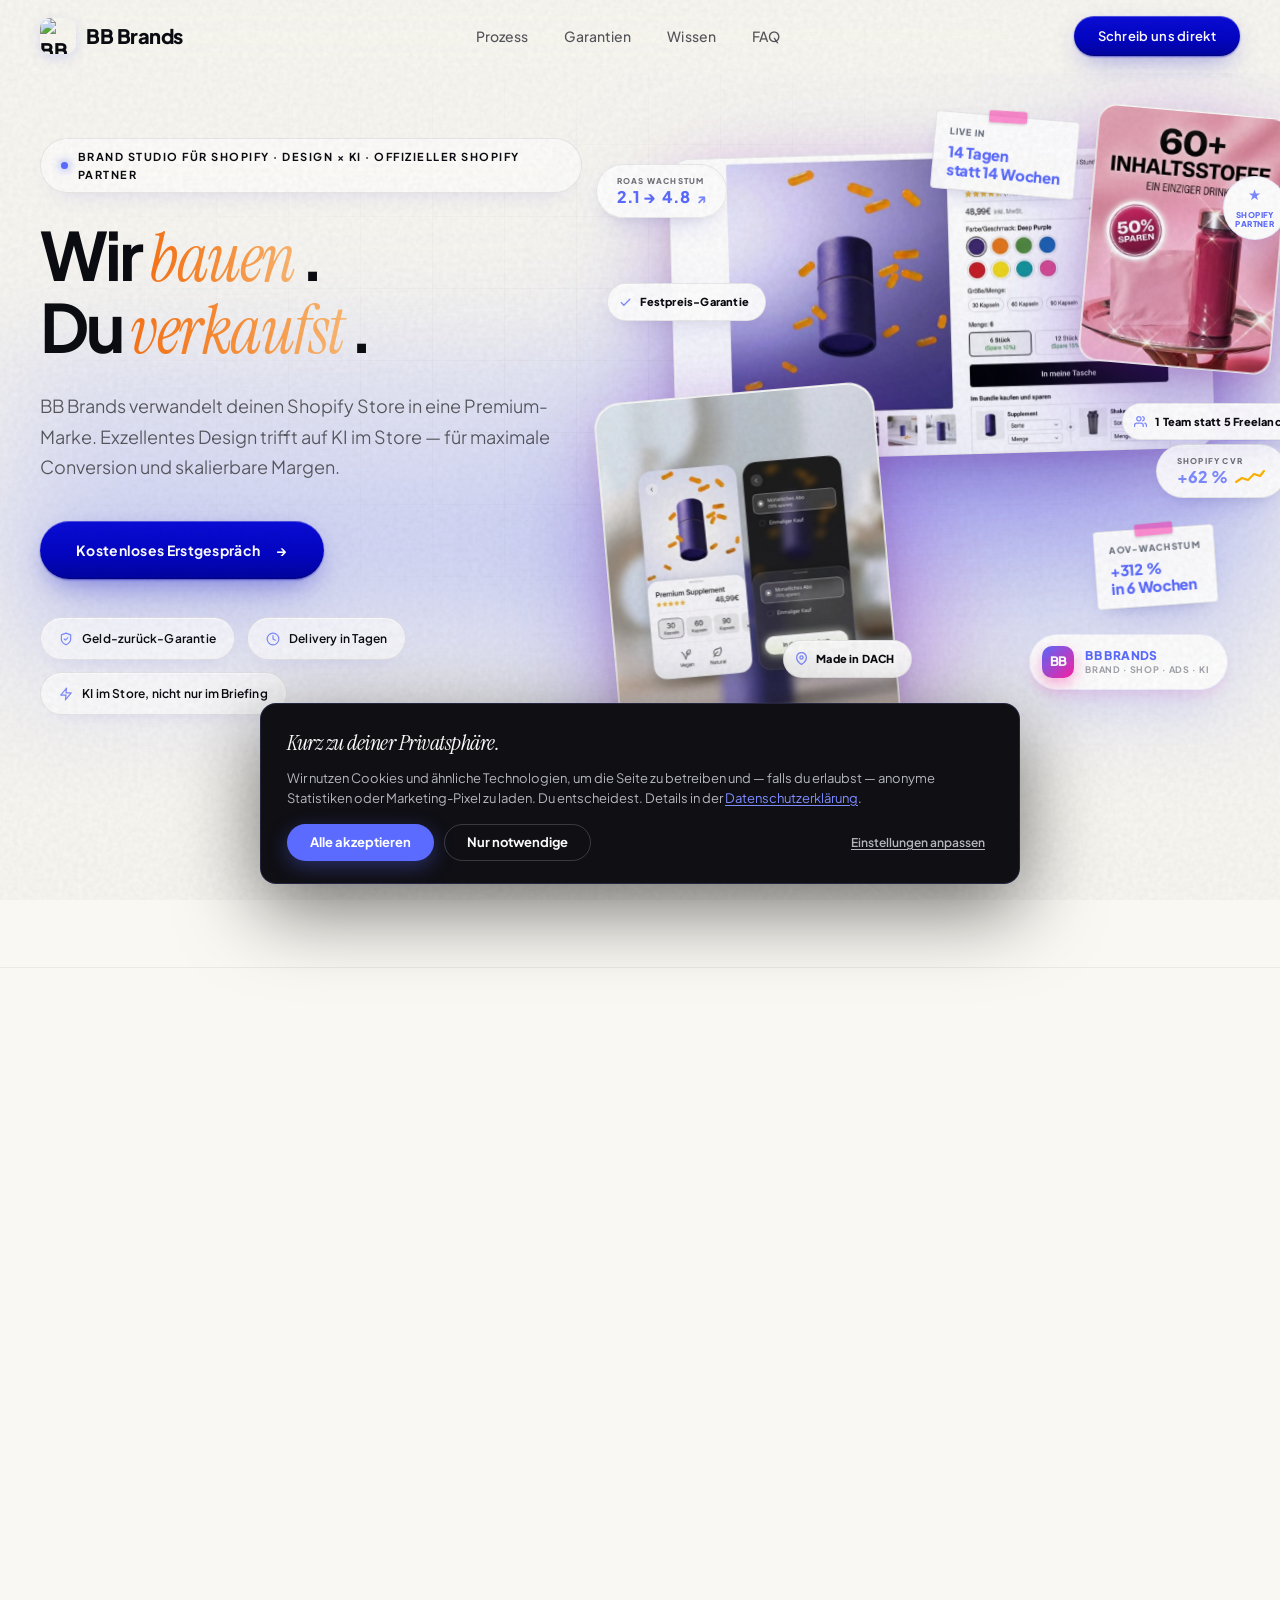
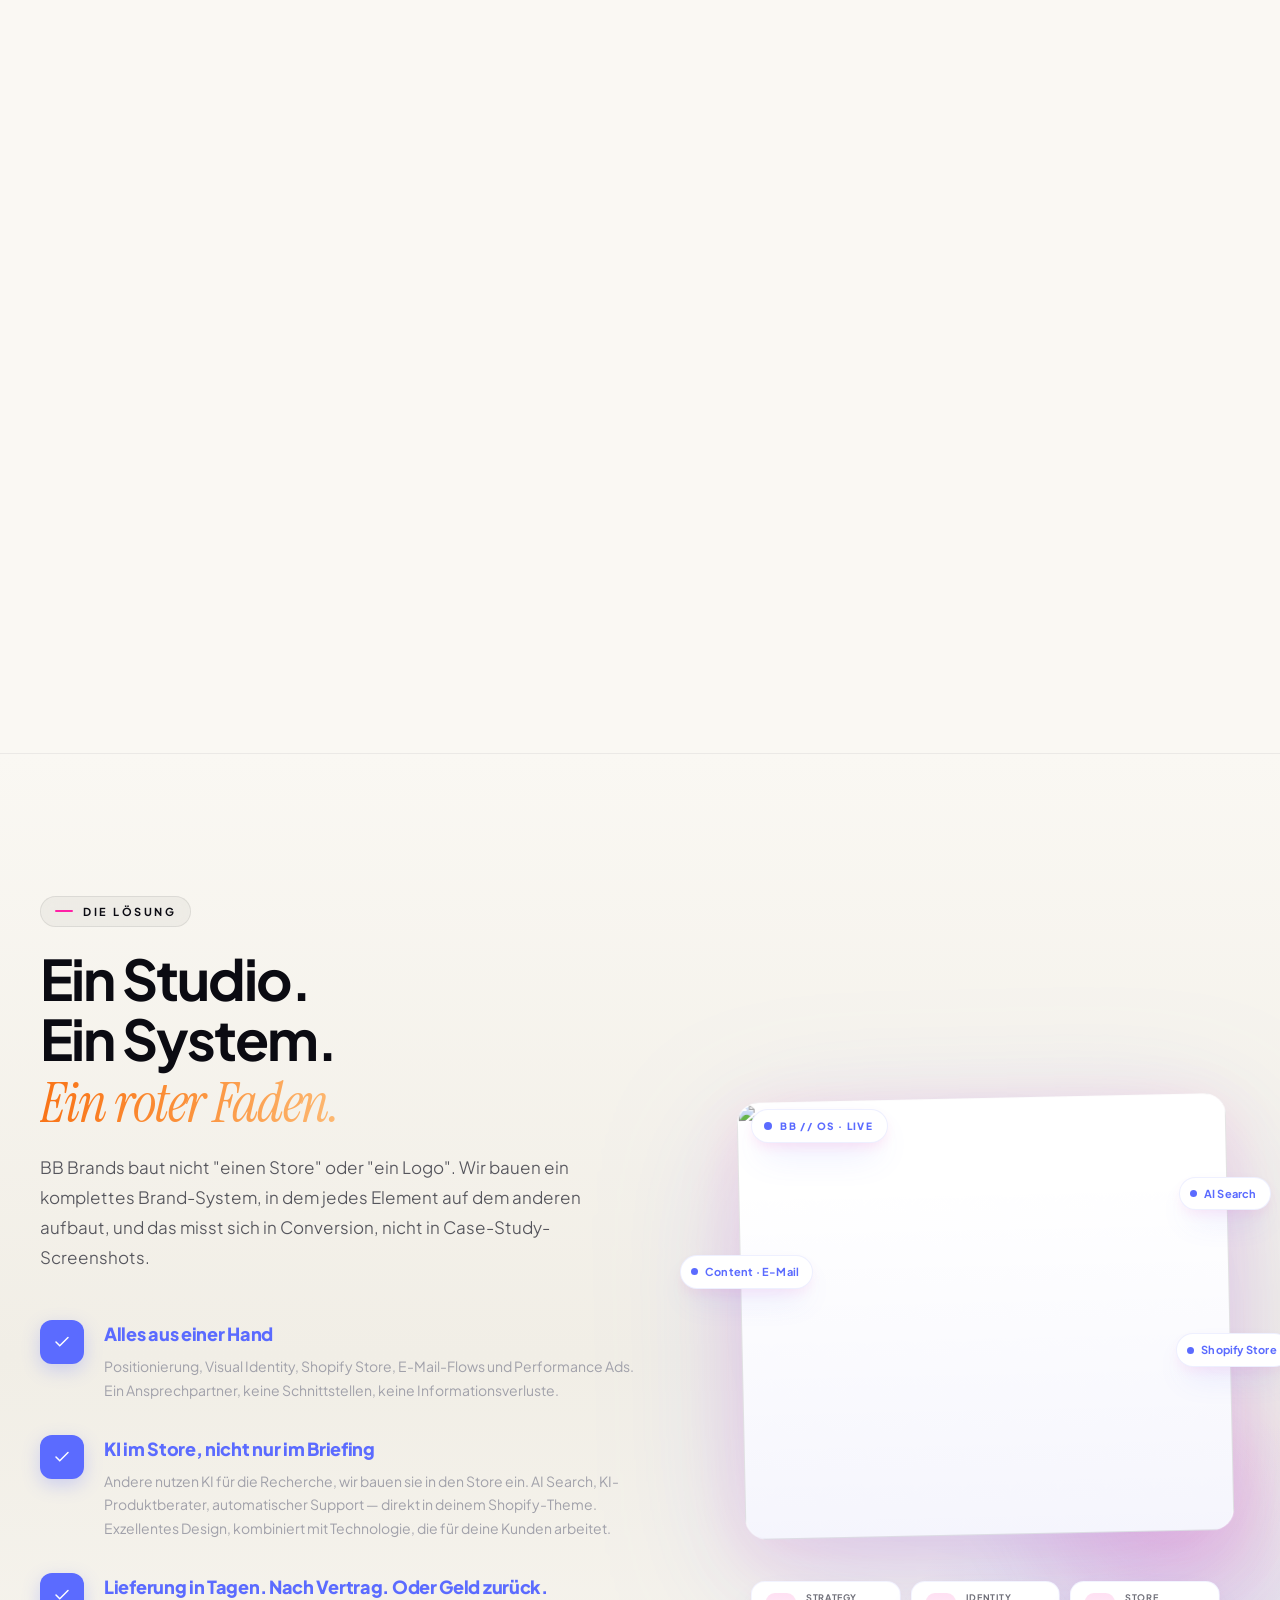
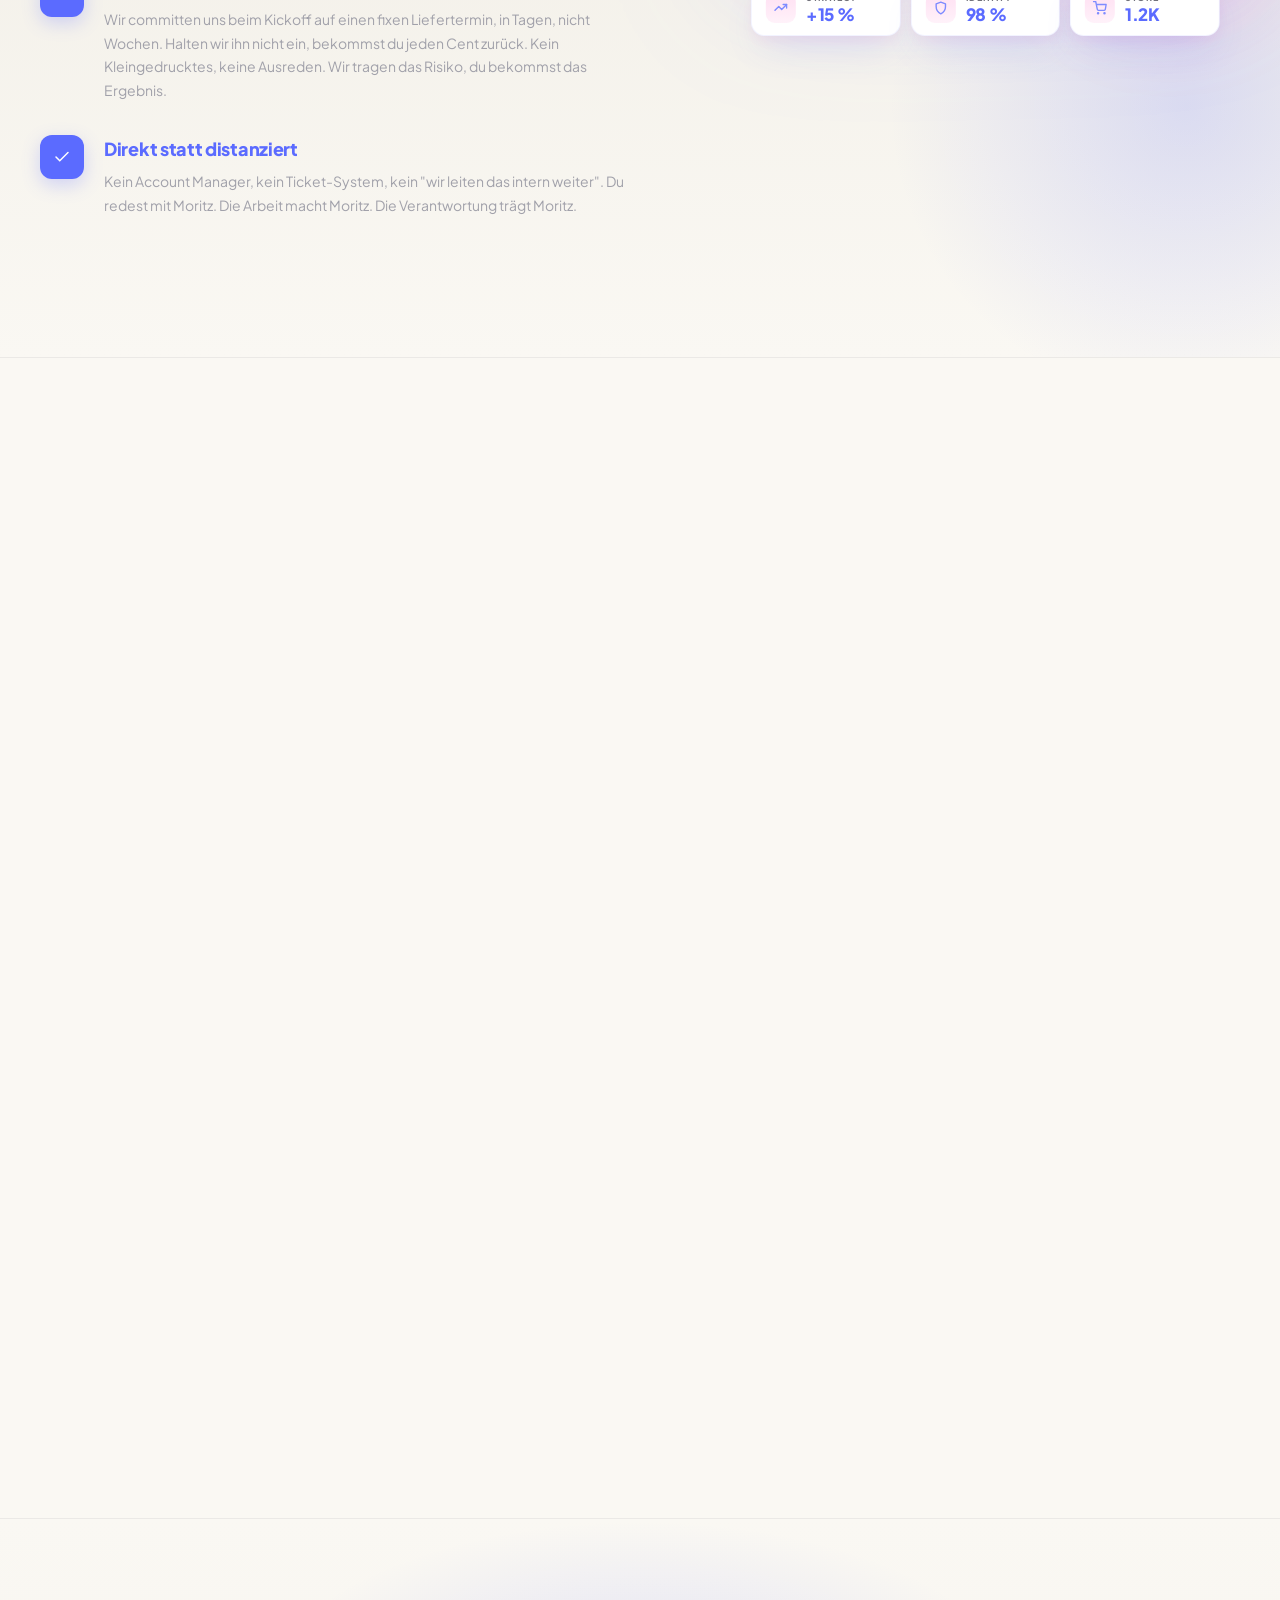
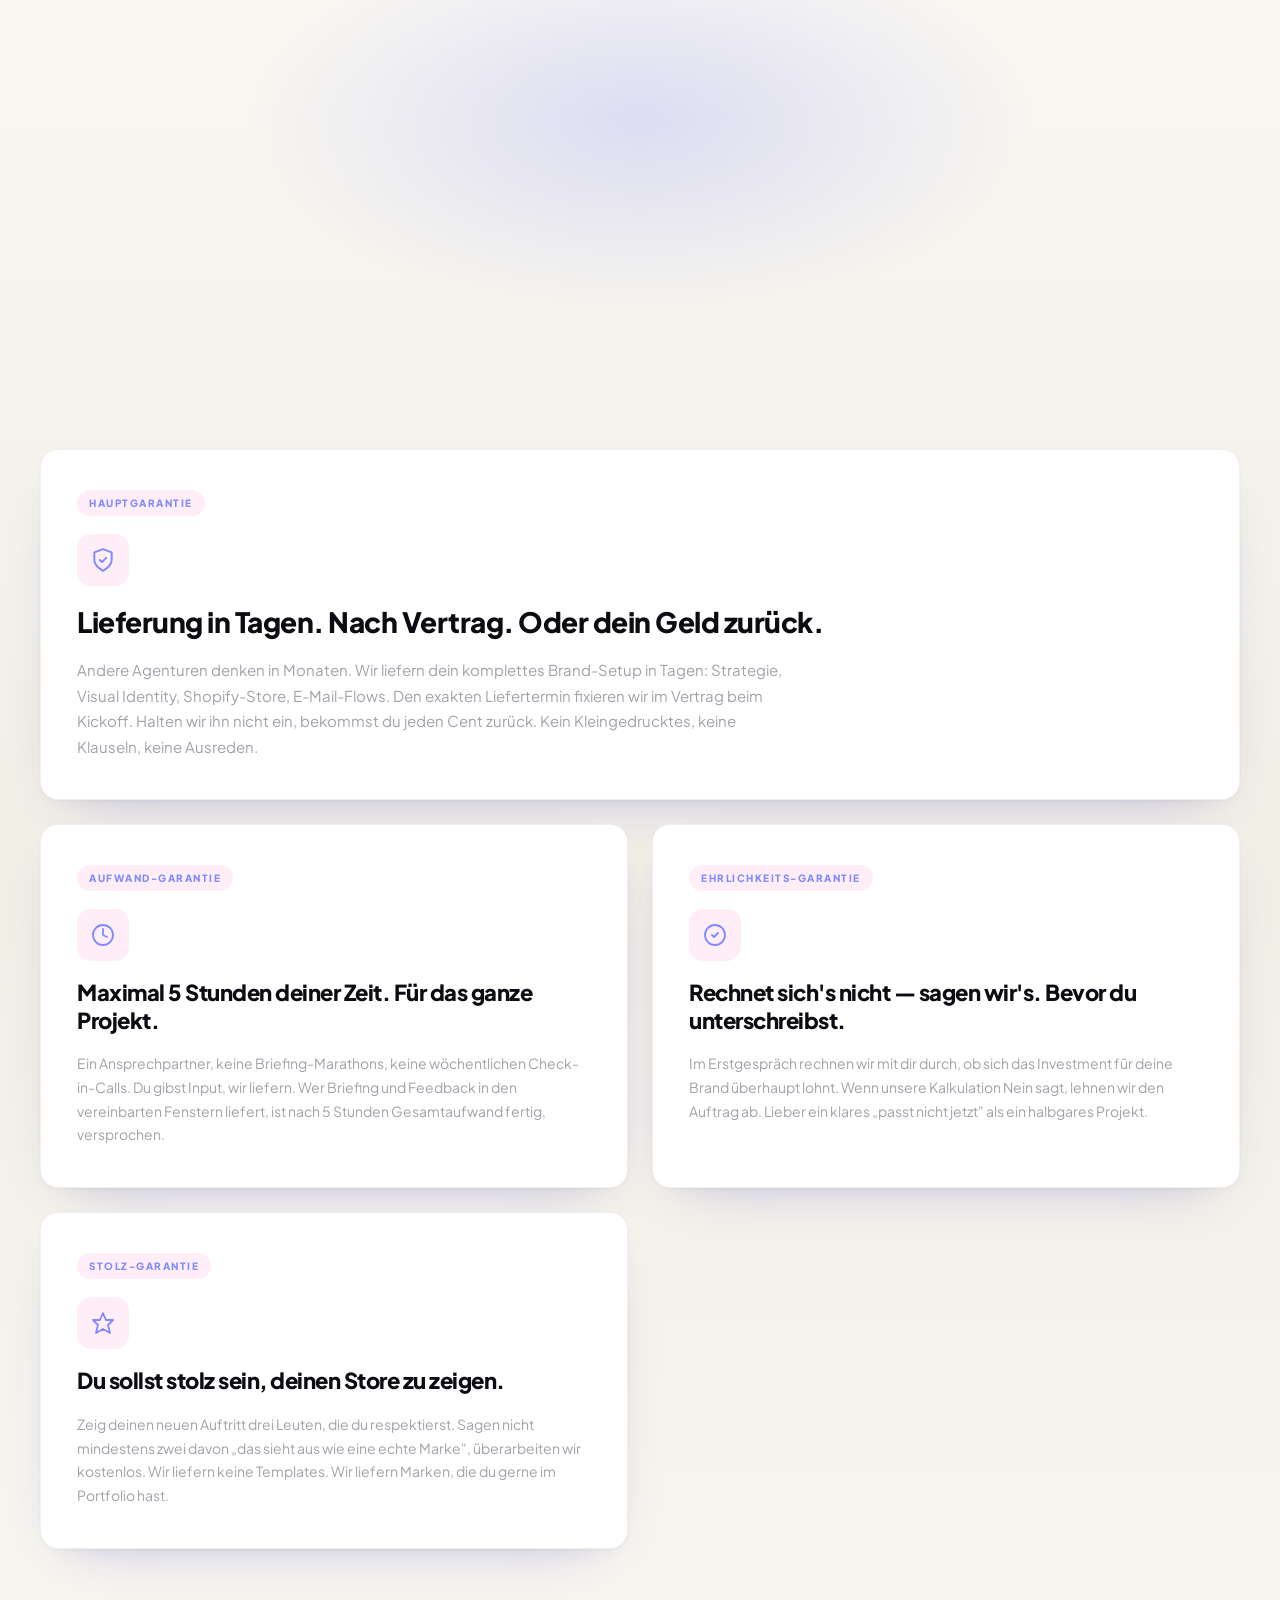
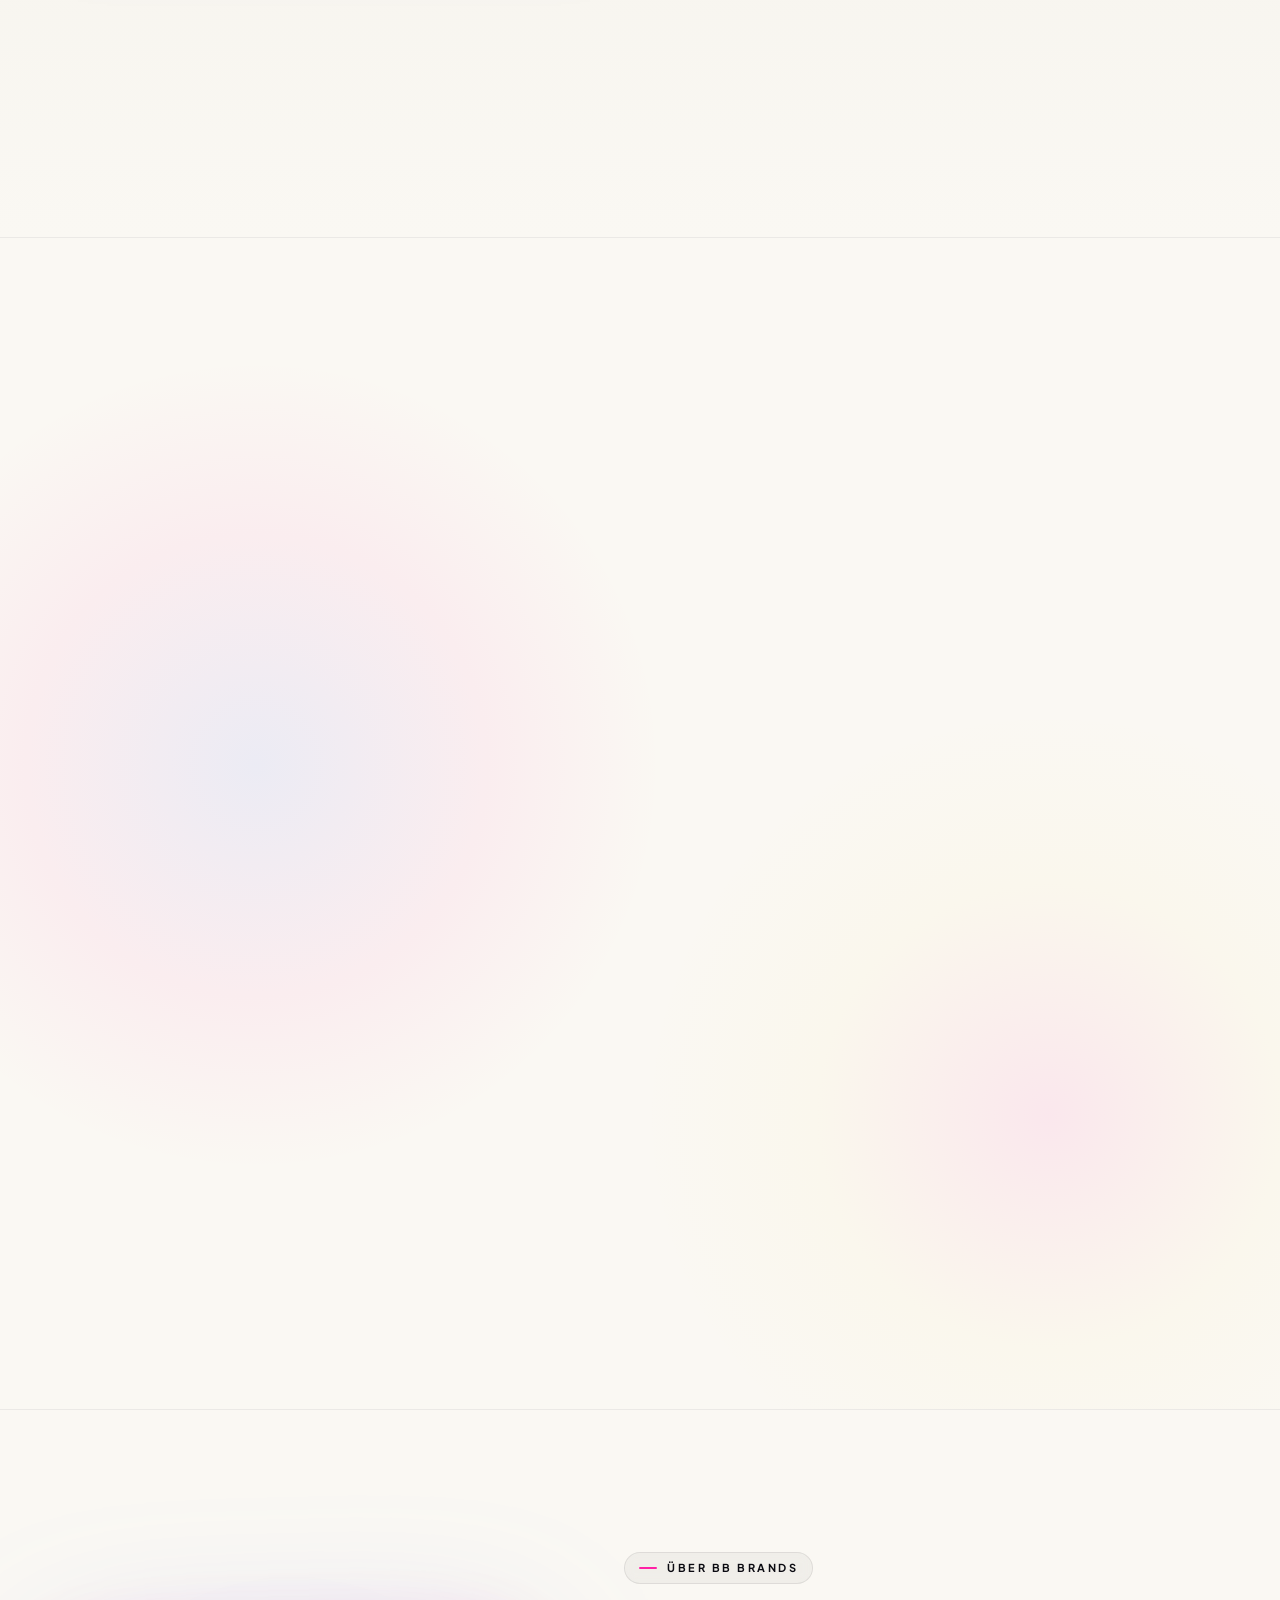
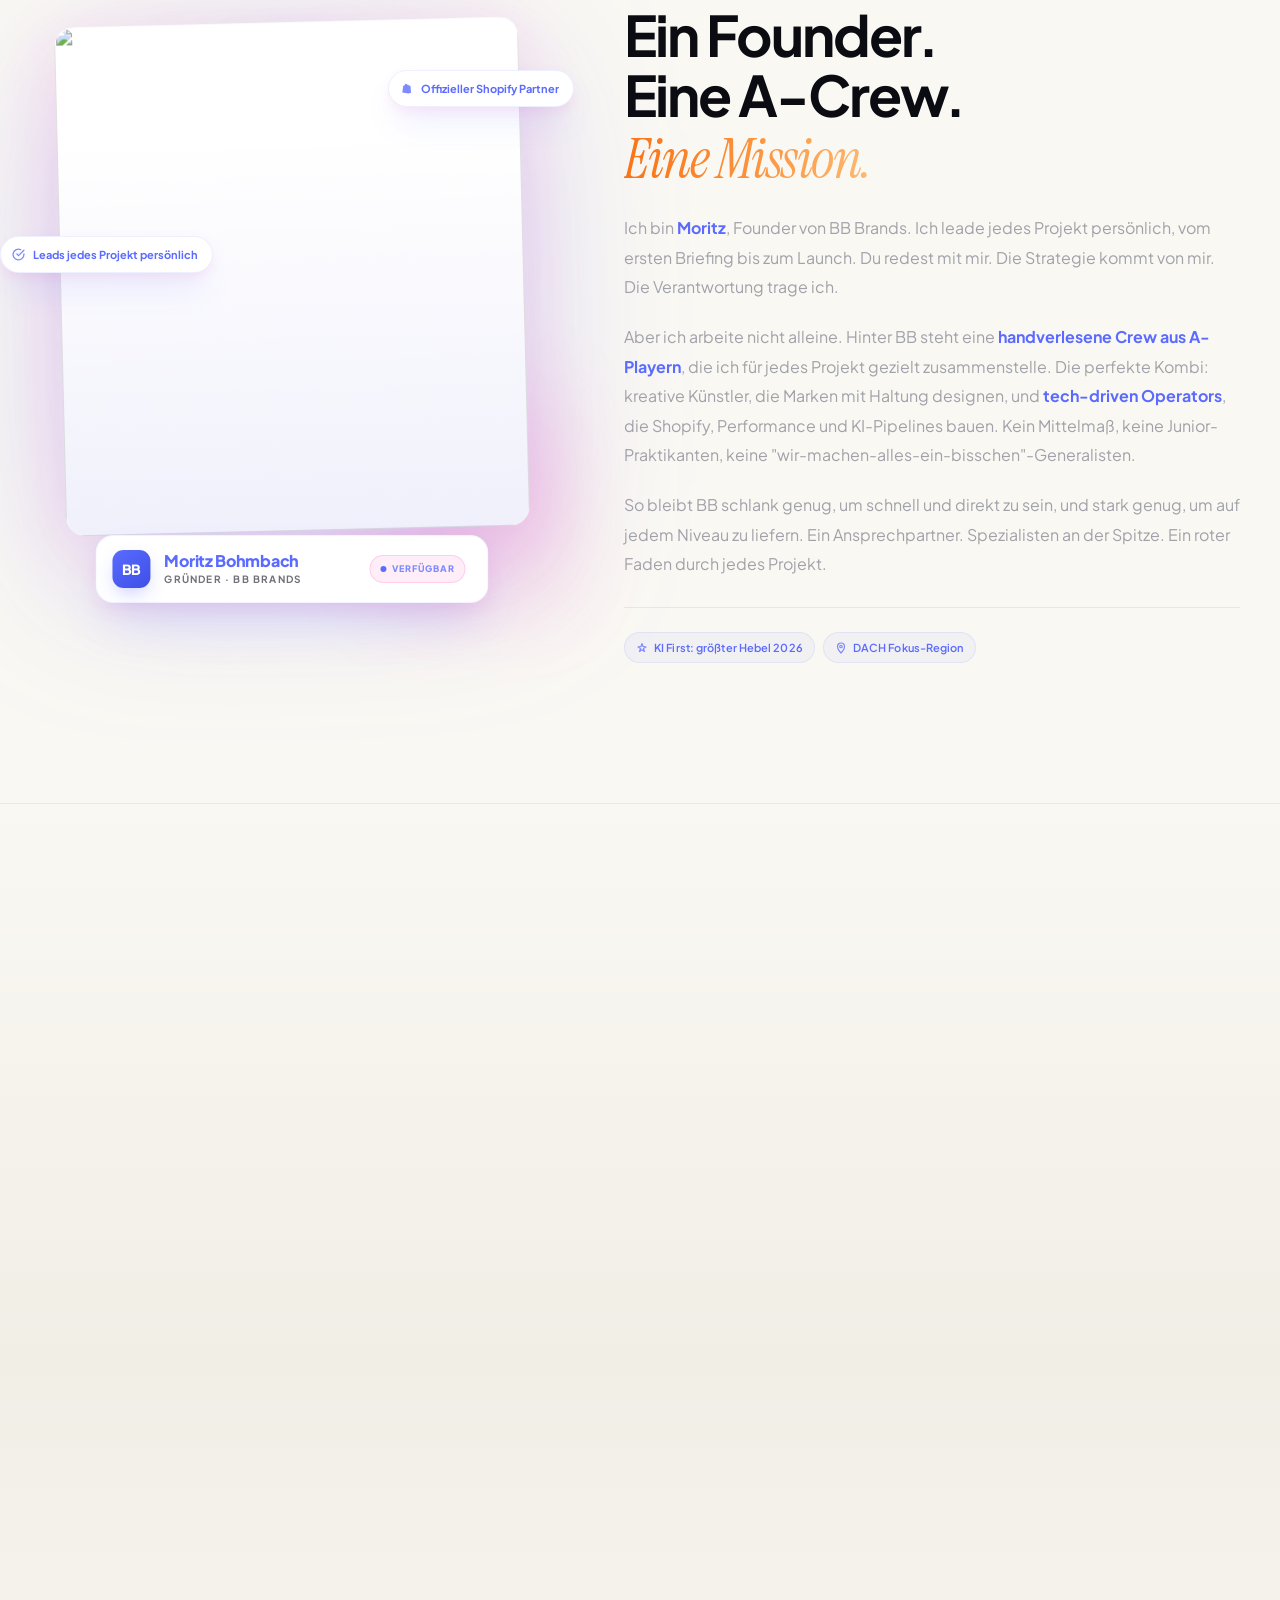
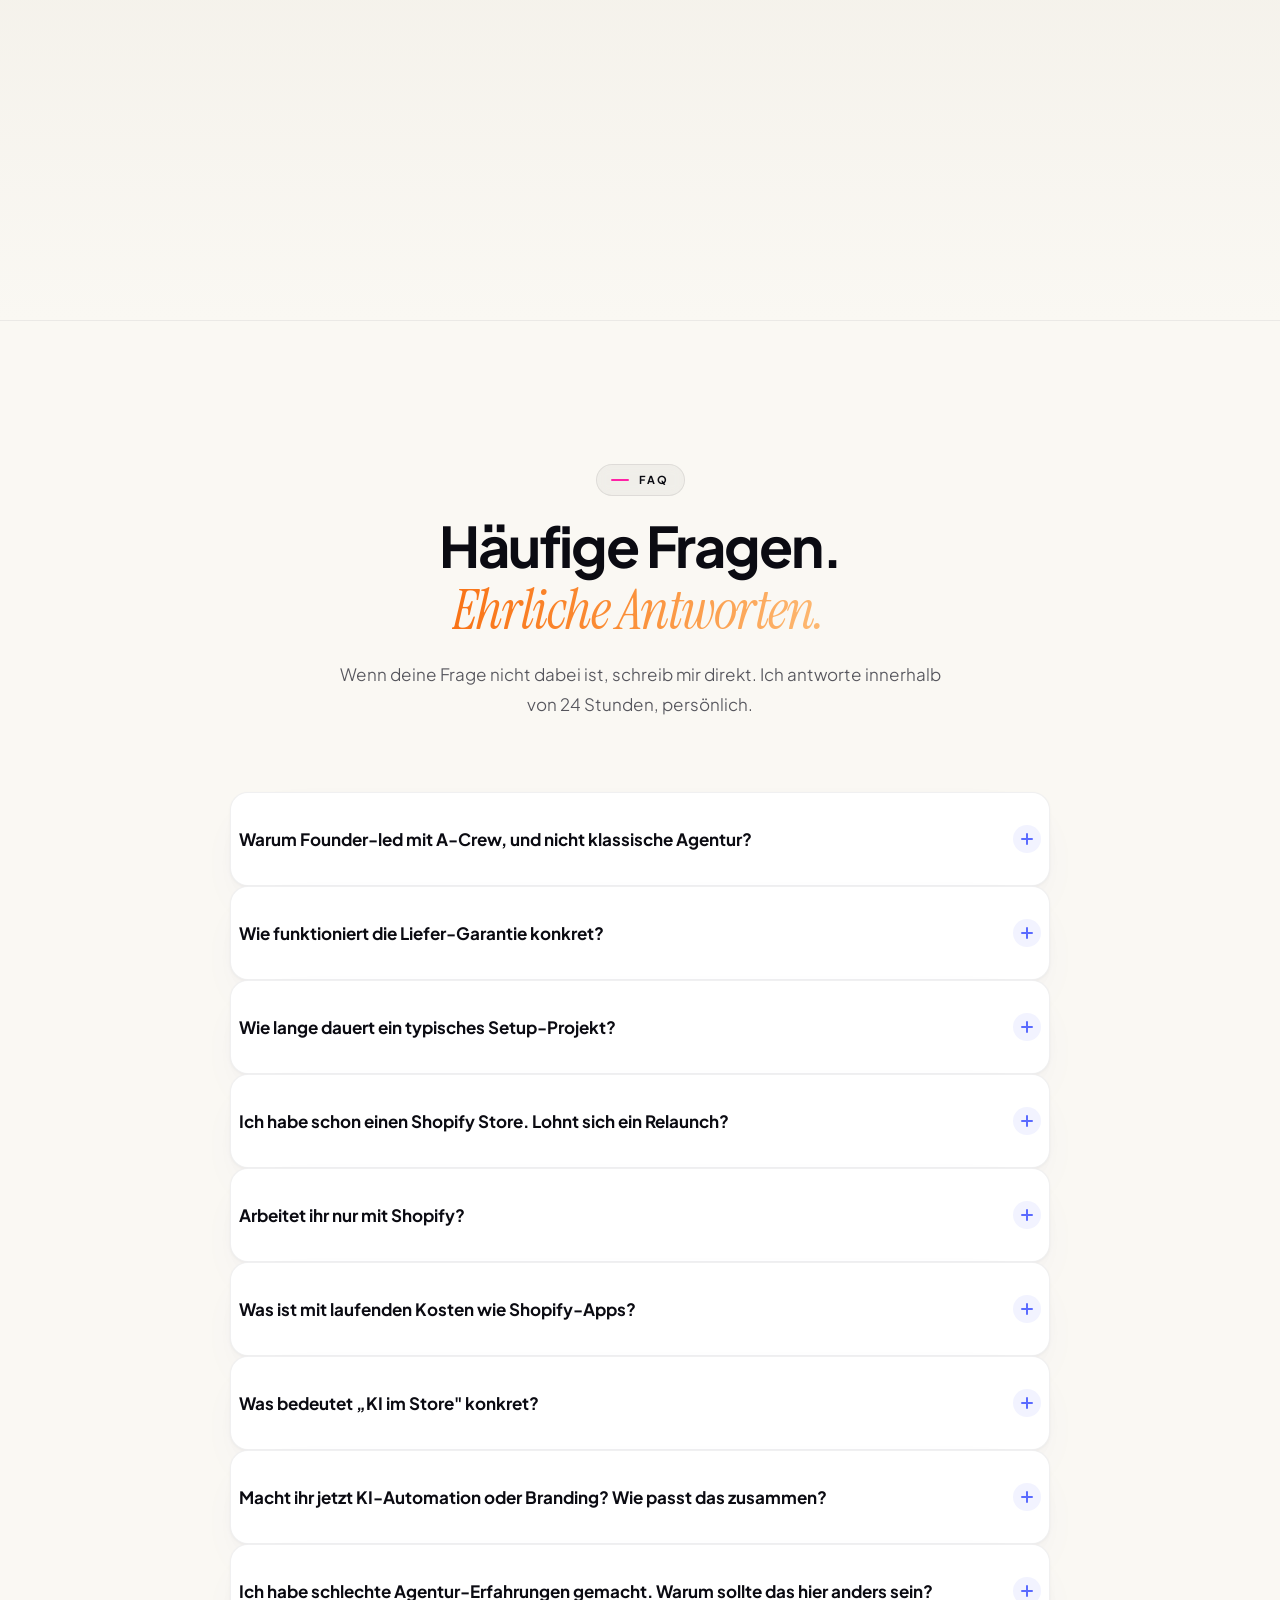
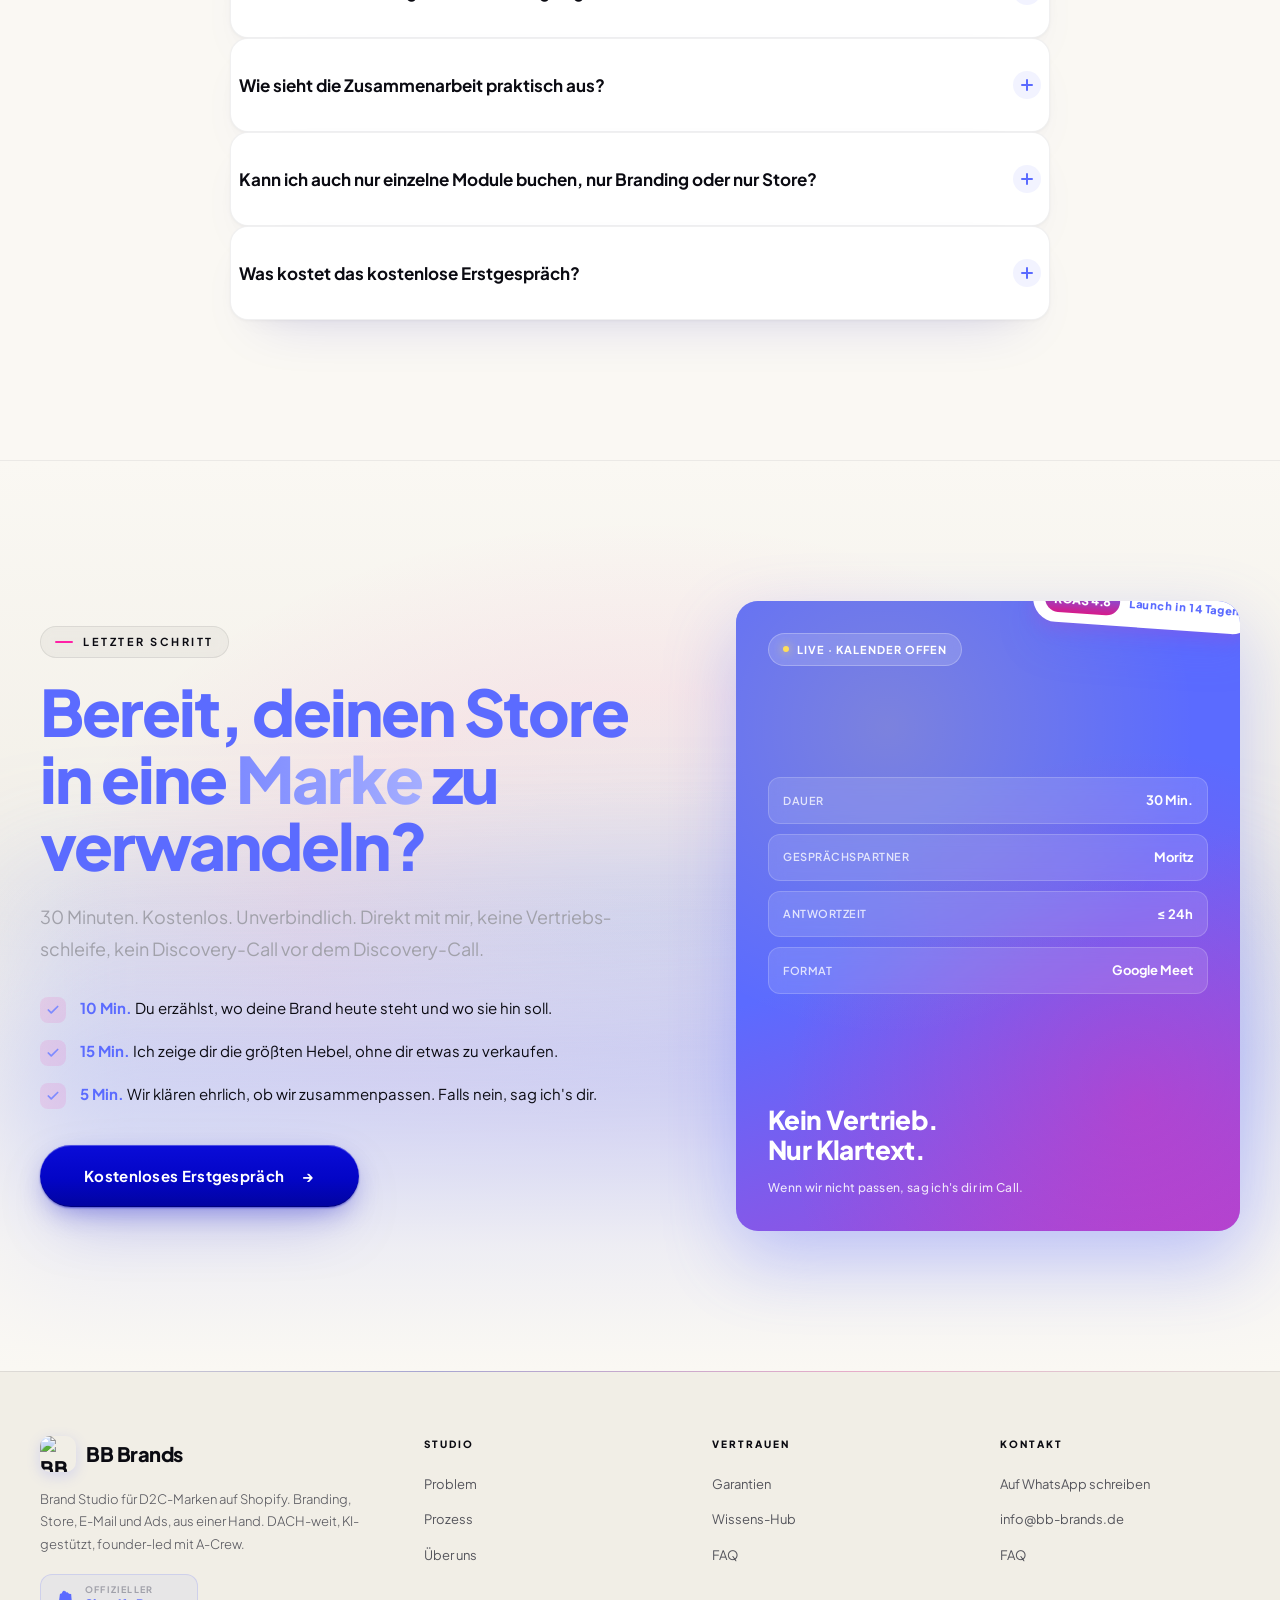
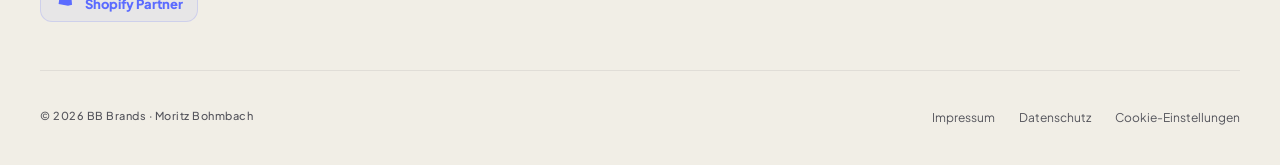
==== commit 44c58ed5: "feat(consent): own cookie/consent manager — DSGVO-ready, no third-party Eigenes Consent-Tool für DSG" ====
--- a/index.html
+++ b/index.html
@@ -4280,6 +4280,8 @@
     <script src="assets/premium-reveal.js" defer></script>
     <!-- Attribution-Tracker: UTMs + Referrer + Landing-Page erfassen -->
     <script src="/assets/attribution.js"></script>
+    <!-- Cookie/Consent Manager (lokal, kein Drittanbieter) -->
+    <script src="/assets/consent.js" defer></script>
 </head>
 <body>
 
@@ -4293,7 +4295,7 @@
                 <li><a href="wissen.html">Wissen</a></li>
                 <li><a href="#faq">FAQ</a></li>
             </ul>
-            <a href="erstgespraech.html" class="nav-cta nav-cta-primary">Erstgespräch buchen <span aria-hidden="true">→</span></a>
+            <button type="button" class="nav-cta btn-whatsapp" data-wa-open data-wa-source="nav" aria-haspopup="dialog" aria-controls="waModal">Schreib uns direkt</button>
             <button class="nav-burger" id="navBurger" aria-label="Menü öffnen" aria-expanded="false">
                 <span></span><span></span><span></span>
             </button>
@@ -4305,7 +4307,8 @@
         <a href="#guarantees">Garantien</a>
         <a href="wissen.html">Wissen</a>
         <a href="#faq">FAQ</a>
-        <a href="erstgespraech.html" style="color: var(--c-primary, #0305C6); font-weight: 700;">Erstgespräch buchen →</a>
+        <a href="erstgespraech.html" style="color: var(--c-primary, #0305C6); font-weight: 700;">Kostenloses Erstgespräch →</a>
+        <a href="#" data-wa-open data-wa-source="mobile-nav" style="color: #25D366;">Schreib uns direkt</a>
     </div>
 
     <!-- ============ HERO ============ -->
@@ -4331,13 +4334,9 @@
                 </p>
                 <div class="hero-actions">
                     <a href="erstgespraech.html" class="btn-primary btn-call" data-cta-source="hero">
-                        30-Min Erstgespräch buchen
+                        Kostenloses Erstgespräch
                         <span aria-hidden="true" style="margin-left: 4px;">→</span>
                     </a>
-                    <button type="button" class="btn-secondary btn-whatsapp" data-wa-open data-wa-source="hero-secondary" aria-haspopup="dialog" aria-controls="waModal">
-                        <svg width="14" height="14" viewBox="0 0 24 24" fill="currentColor" aria-hidden="true"><path d="M17.472 14.382c-.297-.149-1.758-.867-2.03-.967-.273-.099-.471-.148-.67.15-.197.297-.767.966-.94 1.164-.173.199-.347.223-.644.075-.297-.15-1.255-.463-2.39-1.475-.883-.788-1.48-1.761-1.653-2.059-.173-.297-.018-.458.13-.606.134-.133.298-.347.446-.52.149-.174.198-.298.298-.497.099-.198.05-.371-.025-.52-.075-.149-.669-1.612-.916-2.207-.242-.579-.487-.5-.669-.51-.173-.008-.371-.01-.57-.01-.198 0-.52.074-.792.372-.272.297-1.04 1.016-1.04 2.479 0 1.462 1.065 2.875 1.213 3.074.149.198 2.096 3.2 5.077 4.487.709.306 1.262.489 1.694.625.712.227 1.36.195 1.871.118.571-.085 1.758-.719 2.006-1.413.248-.694.248-1.289.173-1.413-.074-.124-.272-.198-.57-.347m-5.421 7.403h-.004a9.87 9.87 0 0 1-5.031-1.378l-.361-.214-3.741.982.998-3.648-.235-.374a9.86 9.86 0 0 1-1.51-5.26c.001-5.45 4.436-9.884 9.888-9.884 2.64 0 5.122 1.03 6.988 2.898a9.825 9.825 0 0 1 2.893 6.994c-.003 5.45-4.437 9.884-9.885 9.884m8.413-18.297A11.815 11.815 0 0 0 12.05 0C5.495 0 .16 5.335.157 11.892c0 2.096.547 4.142 1.588 5.945L.057 24l6.305-1.654a11.882 11.882 0 0 0 5.683 1.448h.005c6.554 0 11.89-5.335 11.893-11.893A11.821 11.821 0 0 0 20.465 3.488"/></svg>
-                        Lieber sofort schreiben? WhatsApp
-                    </button>
                 </div>
                 <div class="hero-guarantees">
                     <div class="hero-guarantee">
@@ -4974,7 +4973,7 @@
 
             <div class="guarantees-cta reveal">
                 <a href="erstgespraech.html" class="btn-primary btn-call" data-cta-source="guarantees">
-                    Erstgespräch buchen
+                    Kostenloses Erstgespräch
                     <span aria-hidden="true" style="margin-left: 6px;">→</span>
                 </a>
                 <p class="guarantees-cta-meta">30 Min. · unverbindlich · direkt mit Moritz · Angebot in 24h</p>
@@ -5416,13 +5415,9 @@
                 </ul>
                 <div class="final-cta-actions">
                     <a href="erstgespraech.html" class="btn-primary btn-call" data-cta-source="final-cta">
-                        Erstgespräch buchen
+                        Kostenloses Erstgespräch
                         <span aria-hidden="true" style="margin-left: 6px;">→</span>
                     </a>
-                    <button type="button" class="btn-secondary btn-whatsapp" data-wa-open data-wa-source="final-cta-secondary" aria-haspopup="dialog" aria-controls="waModal">
-                        <svg width="14" height="14" viewBox="0 0 24 24" fill="currentColor" aria-hidden="true"><path d="M17.472 14.382c-.297-.149-1.758-.867-2.03-.967-.273-.099-.471-.148-.67.15-.197.297-.767.966-.94 1.164-.173.199-.347.223-.644.075-.297-.15-1.255-.463-2.39-1.475-.883-.788-1.48-1.761-1.653-2.059-.173-.297-.018-.458.13-.606.134-.133.298-.347.446-.52.149-.174.198-.298.298-.497.099-.198.05-.371-.025-.52-.075-.149-.669-1.612-.916-2.207-.242-.579-.487-.5-.669-.51-.173-.008-.371-.01-.57-.01-.198 0-.52.074-.792.372-.272.297-1.04 1.016-1.04 2.479 0 1.462 1.065 2.875 1.213 3.074.149.198 2.096 3.2 5.077 4.487.709.306 1.262.489 1.694.625.712.227 1.36.195 1.871.118.571-.085 1.758-.719 2.006-1.413.248-.694.248-1.289.173-1.413-.074-.124-.272-.198-.57-.347m-5.421 7.403h-.004a9.87 9.87 0 0 1-5.031-1.378l-.361-.214-3.741.982.998-3.648-.235-.374a9.86 9.86 0 0 1-1.51-5.26c.001-5.45 4.436-9.884 9.888-9.884 2.64 0 5.122 1.03 6.988 2.898a9.825 9.825 0 0 1 2.893 6.994c-.003 5.45-4.437 9.884-9.885 9.884m8.413-18.297A11.815 11.815 0 0 0 12.05 0C5.495 0 .16 5.335.157 11.892c0 2.096.547 4.142 1.588 5.945L.057 24l6.305-1.654a11.882 11.882 0 0 0 5.683 1.448h.005c6.554 0 11.89-5.335 11.893-11.893A11.821 11.821 0 0 0 20.465 3.488"/></svg>
-                        Direkt schreiben
-                    </button>
                 </div>
             </div>
             <aside class="final-cta-side reveal" aria-hidden="true">
@@ -5511,6 +5506,7 @@
             <ul class="footer-legal">
                 <li><a href="impressum.html">Impressum</a></li>
                 <li><a href="datenschutz.html">Datenschutz</a></li>
+                <li><a href="#" data-bb-consent-open>Cookie-Einstellungen</a></li>
             </ul>
         </div>
     </footer>
